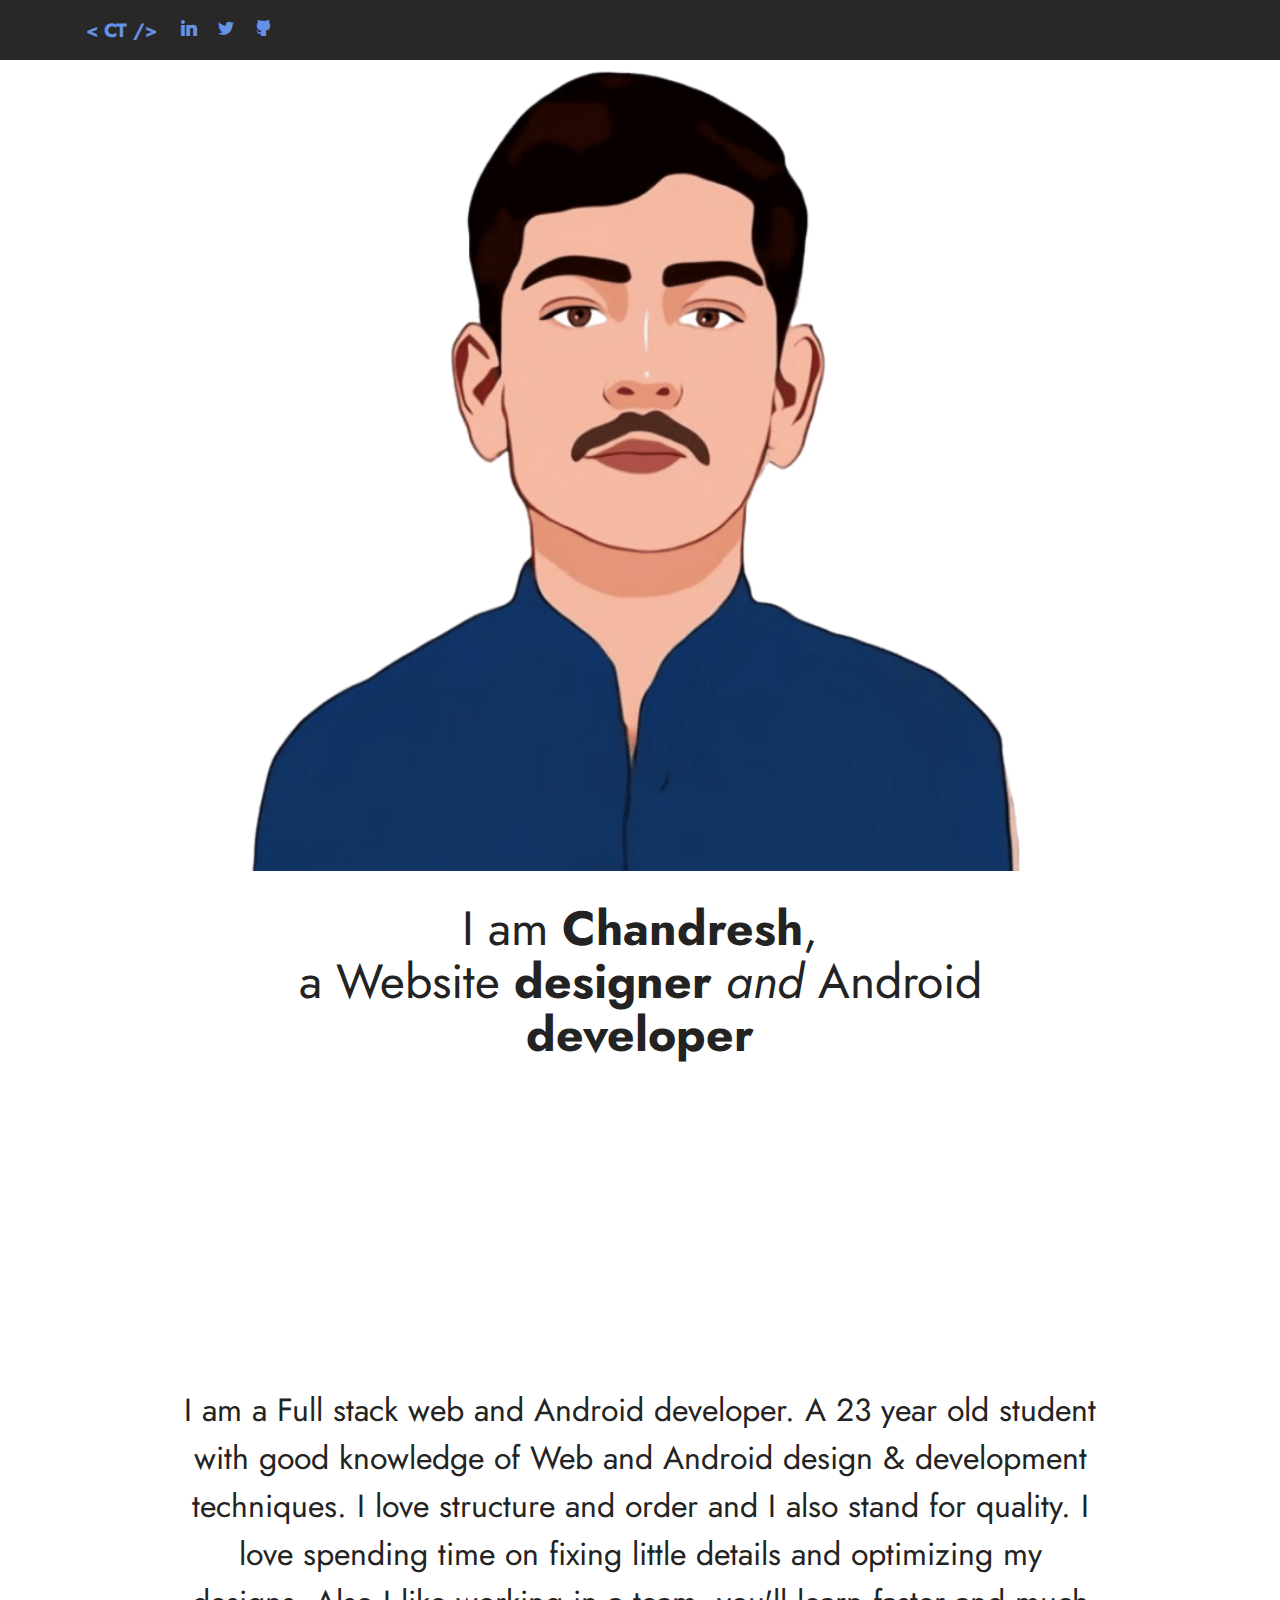
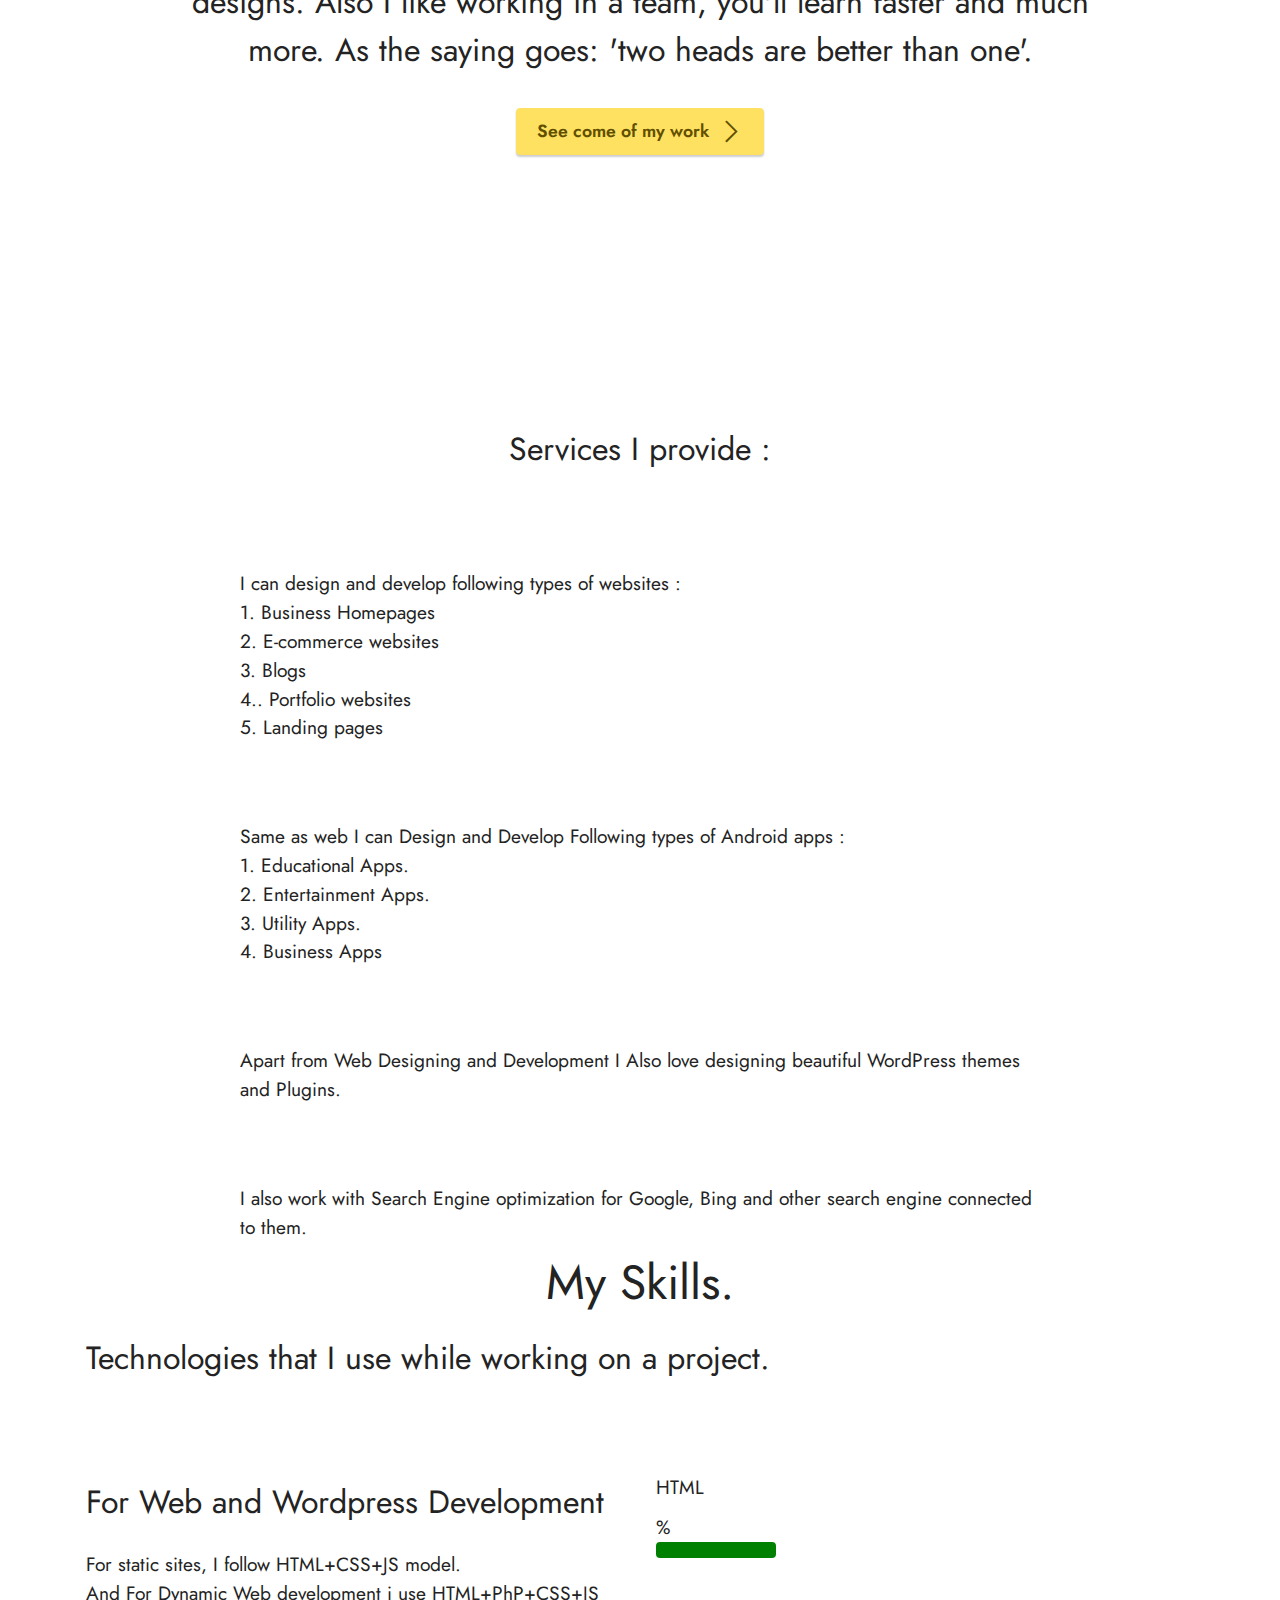
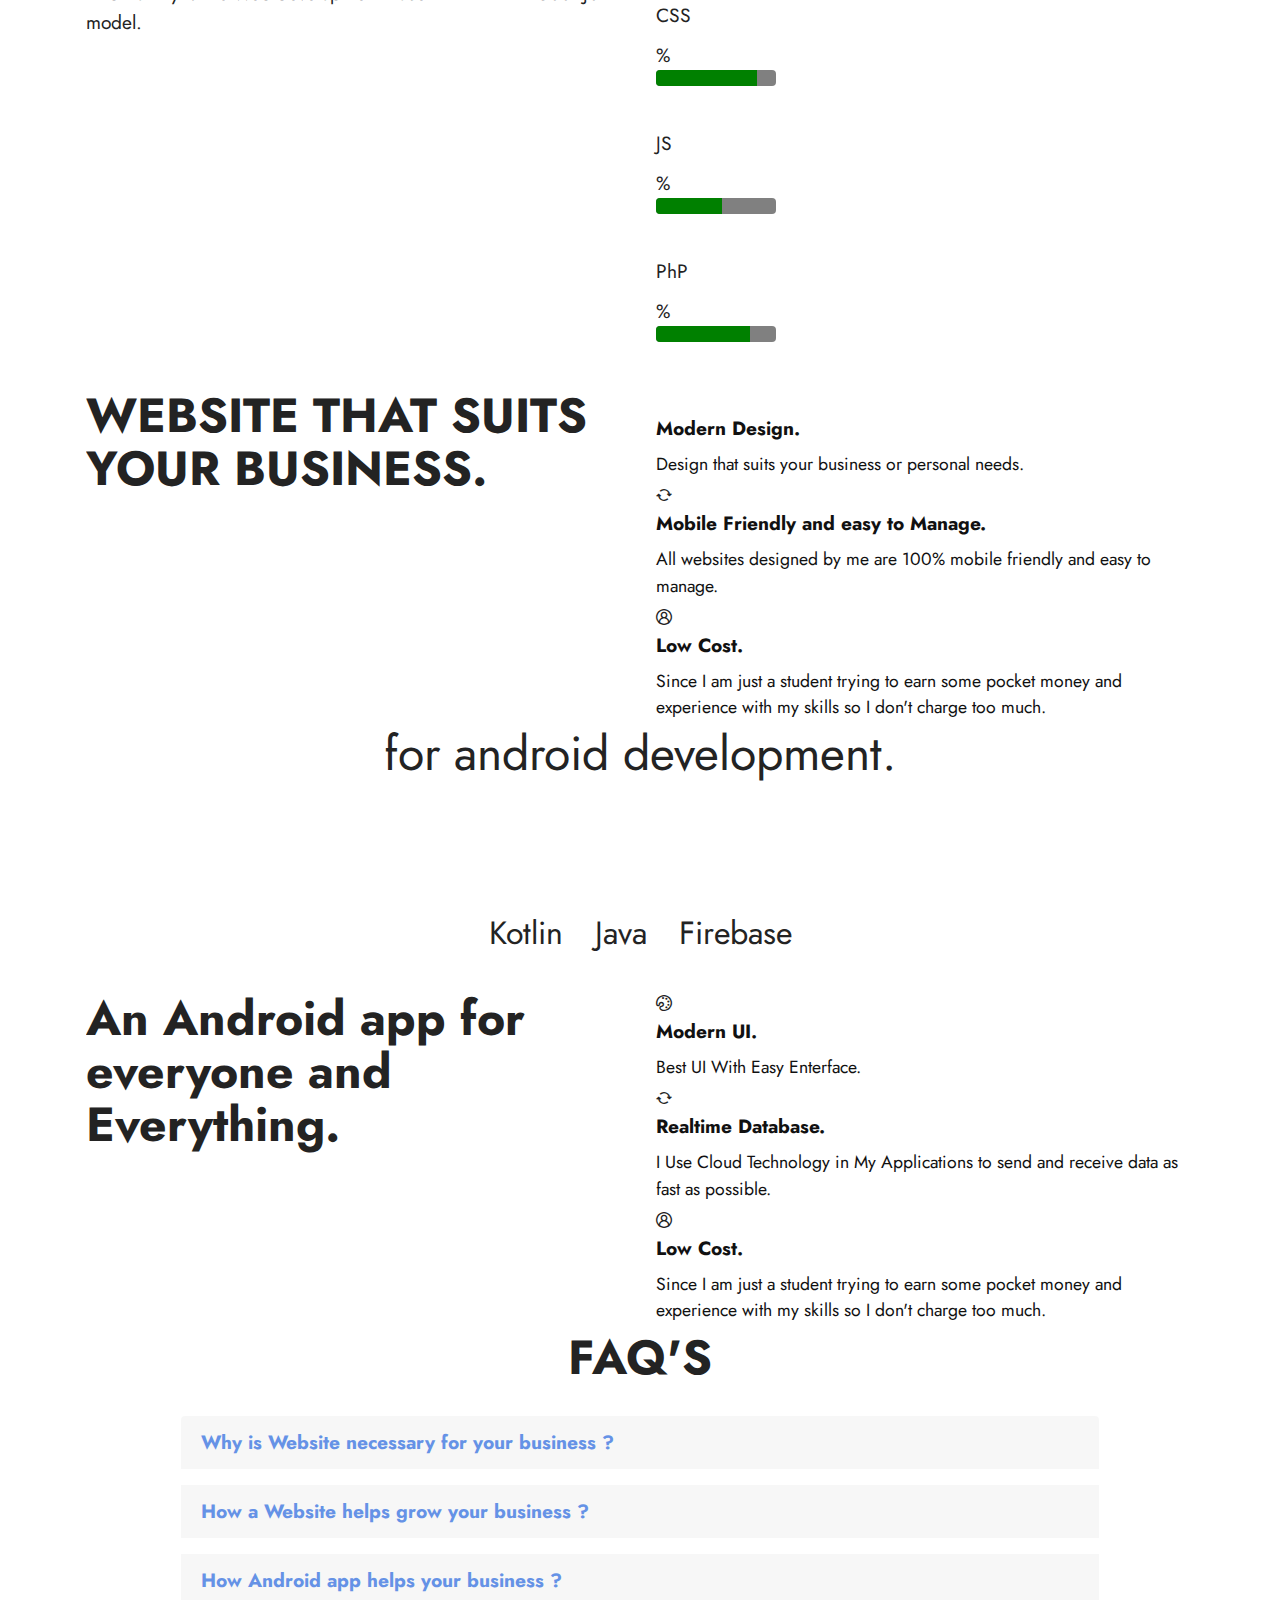
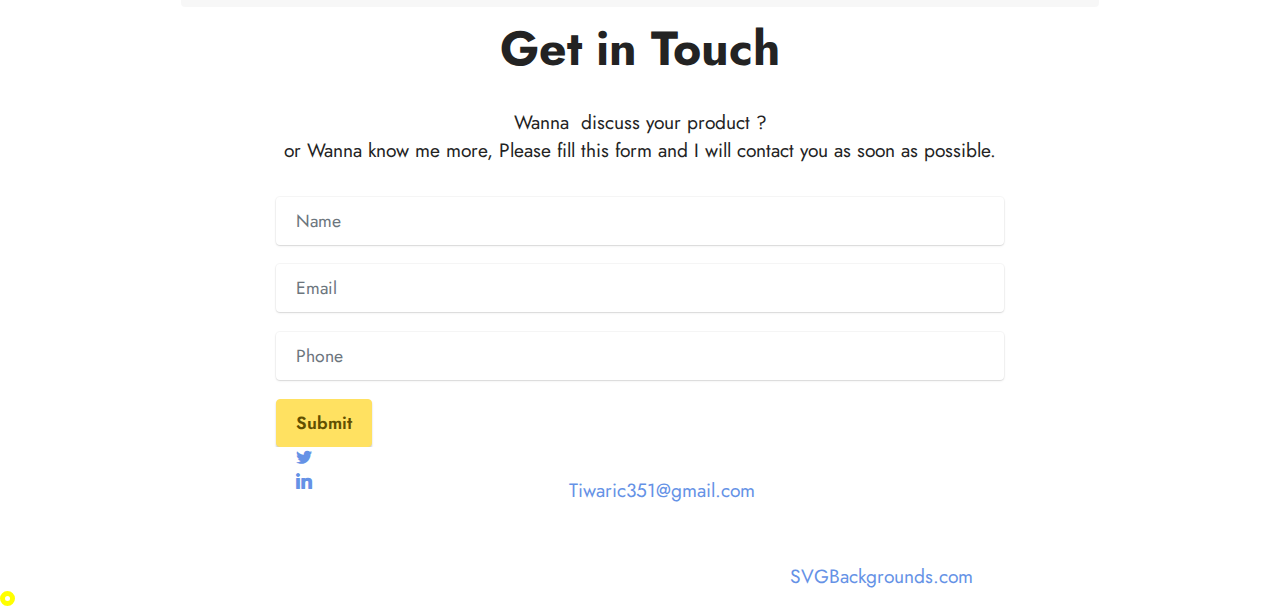
==== index.html @ 20e08c9a "Update index.html" ====
<!DOCTYPE html>
<html lang="en-US">
<head>
  
  <meta charset="UTF-8">
  <meta http-equiv="X-UA-Compatible" content="IE=edge">
  <meta name="robots" content="index, follow">
  
  <meta name="twitter:card" content="summary_large_image"/>
  <meta name="twitter:image:src" content="assets/images/index-meta.jpg">
  <meta property="og:image" content="assets/images/index-meta.jpg">
  <meta name="twitter:title" content="Freelancer full stack web and Android developer | CodewithCT.com">
  <meta name="viewport" content="width=device-width, initial-scale=1, minimum-scale=1">
  <link rel="shortcut icon" href="assets/images/favicon-1.ico" type="image/x-icon">
  <meta name="description" content="a full stack website designer and Android developer. I am a 23 year old student with good knowledge of Web design and Android development techniques.">
  <meta name="keywords" content="HTML, CSS, JavaScript, web developer, web designer, freelancer, android, app, developer">
  <meta name="tags" content="HTML, CSS, JavaScript, web developer, web designer, freelancer, android, app, developer">
  <meta name="author" content="Chandresh Tiwari">
  
  
  <title>Freelancer full stack web and Android developer | CodewithCT.com</title>
  <link rel="stylesheet" href="assets/web/assets/codewithct-icons2/codewithct2.css">
  <link rel="stylesheet" href="assets/web/assets/codewithct-icons/codewithct-icons.css">
  <link rel="stylesheet" href="assets/web/assets/codewithct-icons-bold/codewithct-icons-bold.css">
  <link rel="stylesheet" href="assets/tether/tether.min.css">
  <link rel="stylesheet" href="assets/bootstrap/css/bootstrap.min.css">
  <link rel="stylesheet" href="assets/bootstrap/css/bootstrap-grid.min.css">
  <link rel="stylesheet" href="assets/bootstrap/css/bootstrap-reboot.min.css">
  <link rel="stylesheet" href="assets/dropdown/css/style.css">
  <link rel="stylesheet" href="assets/as-pie-progress/css/progress.min.css">
  <link rel="stylesheet" href="assets/formstyler/jquery.formstyler.css">
  <link rel="stylesheet" href="assets/formstyler/jquery.formstyler.theme.css">
  <link rel="stylesheet" href="assets/datepicker/jquery.datetimepicker.min.css">
  <link rel="stylesheet" href="assets/socicon/css/styles.css">
  <link rel="stylesheet" href="assets/theme/css/style.css">
  <link rel="stylesheet" href="assets/cursor/cursorct.css">
  <link href="assets/fonts/style.css" rel="stylesheet">
  <link rel="preload" href="https://fonts.googleapis.com/css?family=Jost:100,200,300,400,500,600,700,800,900,100i,200i,300i,400i,500i,600i,700i,800i,900i&display=swap" as="style" onload="this.onload=null;this.rel='stylesheet'">
  <noscript><link rel="stylesheet" href="https://fonts.googleapis.com/css?family=Jost:100,200,300,400,500,600,700,800,900,100i,200i,300i,400i,500i,600i,700i,800i,900i&display=swap"></noscript>
  <link rel="preload" as="style" href="assets/codewithct/css/mbr-additional.css"><link rel="stylesheet" href="assets/codewithct/css/mbr-additional.css" type="text/css">

   <!-- Clarity tracking code for http://www.codewithct.com --><script>    (function(c,l,a,r,i,t,y){        c[a]=c[a]||function(){(c[a].q=c[a].q||[]).push(arguments)};        t=l.createElement(r);t.async=1;t.src="https://www.clarity.ms/tag/"+i+"?ref=bwt";        y=l.getElementsByTagName(r)[0];y.parentNode.insertBefore(t,y);    })(window, document, "clarity", "script", "75ow5qo7jx");</script>
  
  
  
  
  
</head>
<body>
  
  <section class="menu menu1 cid-sAToTck0s3" once="menu" id="menu1-11">
    

    <nav class="navbar navbar-dropdown navbar-fixed-top navbar-expand-lg">
        <div class="container">
            <div class="navbar-brand">
                
                <span class="navbar-caption-wrap"><a class="navbar-caption text-primary display-7" href="index.html#top">&lt; CT /&gt;</a></span>
            </div>
            <button class="navbar-toggler" type="button" data-toggle="collapse" data-target="#navbarSupportedContent" aria-controls="navbarNavAltMarkup" aria-expanded="false" aria-label="Toggle navigation">
                <div class="hamburger">
                    <span></span>
                    <span></span>
                    <span></span>
                    <span></span>
                </div>
            </button>
            <div class="collapse navbar-collapse" id="navbarSupportedContent">
             
                <div class="icons-menu">
                    <a class="iconfont-wrapper" href="https://linkedin.com/in/tiwaric351" target="_blank">
                        <span class="p-2 mbr-iconfont socicon-linkedin socicon"></span>
                    </a>
                    <a class="iconfont-wrapper" href="https://twitter.com/tiwaric351" target="_blank">
                        <span class="p-2 mbr-iconfont socicon-twitter socicon"></span>
                    </a>
                    <a class="iconfont-wrapper" href="https://github.com/codewithct" target="_blank">
                        <span class="p-2 mbr-iconfont socicon-github socicon"></span>
                    </a>
                    
                </div>
                
            </div>
        </div>
    </nav>
</section>

<section class="header9 cid-sATgW39Pqu mbr-fullscreen" id="header9-x">

    

    

    <div class="text-center container">
        <div class="row justify-content-center">
            <div class="col-md-12 col-lg-9">
                <div class="image-wrap mb-4">
                    <img src="assets/images/1616324937390-696x696.png" alt="Chandresh Tiwari">
                </div>
                <h4 class="mbr-section-title mbr-fonts-style mb-3 display-2">I am<strong> Chandresh</strong>,<div>a<strong> </strong>Website <strong>designer</strong><em><strong>&nbsp;</strong>and</em>&nbsp;Android<strong> developer</strong></div></h4>
                
                
            </div>
        </div>
    </div>
</section>

<section class="header1 cid-sATpk5YneS mbr-fullscreen" id="header16-12">

    

    

    <div class="container">
        <div class="row justify-content-md-center">
            <div class="col-md-10 align-center">
                
                
                <h1 class="mbr-text pb-3 mbr-fonts-style display-5">I am a Full stack web and Android developer. A 23 year old student with good knowledge of Web and Android design &amp; development techniques. I love structure and order and I also stand for quality. I love spending time on fixing little details and optimizing my designs. Also I like working in a team, you'll learn faster and much more. As the saying goes: 'two heads are better than one'.<br></h1>
                <div class="mbr-section-btn"><a class="btn btn-md btn-warning display-4" href="demos/index.html"><span class="mobi-mbri mobi-mbri-arrow-next mbr-iconfont mbr-iconfont-btn"></span>See come of my work</a></div>
            </div>
        </div>
    </div>

</section>

<section class="content4 cid-sATutIsgRt" id="content4-15">
    
    
    <div class="container-fluid">
        <div class="row justify-content-center">
            <div class="title col-md-12 col-lg-7">
                
                <h4 class="mbr-section-subtitle align-center mbr-fonts-style mb-4 display-5">
                    Services I provide :<br></h4>
                
            </div>
        </div>
    </div>
</section>

<section class="content15 cid-sATuuzBR5l" id="content15-16">

    

    
    <div class="container-fluid">
        <div class="row justify-content-center">
            <div class="card col-md-12 col-lg-8">
                <div class="card-wrapper">
                    <div class="card-box align-left">
                        <h4 class="card-title mbr-fonts-style mbr-white mb-3 display-5">
                            <strong>
</strong><div><span style="font-size: 2rem;">Web Designing and Development.</span><br></div></h4>
                        <p class="mbr-text mbr-fonts-style display-7">I can design and develop following types of websites :
<br>1. Business Homepages
<br>2.  E-commerce websites
<br>3. Blogs
<br>4..  Portfolio websites
<br> 5. Landing pages</p>
                        
                    </div>
                </div>
            </div>
        </div>
    </div>
</section>

<section class="content15 cid-sATuveB1mz" id="content15-17">

    

    
    <div class="container-fluid">
        <div class="row justify-content-center">
            <div class="card col-md-12 col-lg-8">
                <div class="card-wrapper">
                    <div class="card-box align-left">
                        <h4 class="card-title mbr-fonts-style mbr-white mb-3 display-5">
                            <strong>
</strong><div>Android Application development.</div></h4>
                        <p class="mbr-text mbr-fonts-style display-7">Same as web I can Design and Develop Following types of Android apps : 
<br>1. Educational Apps.
<br>2. Entertainment Apps.
<br>3. Utility Apps.
<br>4. Business Apps</p>
                        
                    </div>
                </div>
            </div>
        </div>
    </div>
</section>

<section class="content15 cid-sATz8chSTM" id="content15-1i">

    

    
    <div class="container-fluid">
        <div class="row justify-content-center">
            <div class="card col-md-12 col-lg-8">
                <div class="card-wrapper">
                    <div class="card-box align-left">
                        <h4 class="card-title mbr-fonts-style mbr-white mb-3 display-5">WordPress Development</h4>
                        <p class="mbr-text mbr-fonts-style display-7">Apart from Web Designing and Development I Also love designing beautiful WordPress themes and Plugins.</p>
                        
                    </div>
                </div>
            </div>
        </div>
    </div>
</section>

<section class="content15 cid-sATuvvnBgK" id="content15-18">

    

    
    <div class="container-fluid">
        <div class="row justify-content-center">
            <div class="card col-md-12 col-lg-8">
                <div class="card-wrapper">
                    <div class="card-box align-left">
                        <h4 class="card-title mbr-fonts-style mbr-white mb-3 display-5">On page SEO or Web Management.</h4>
                        <p class="mbr-text mbr-fonts-style display-7">I also work with Search Engine optimization for Google, Bing and other search engine connected to them.</p>
                        
                    </div>
                </div>
            </div>
        </div>
    </div>
</section>

<section class="progress-bars2 cid-sATv9GaW3u" id="progress-bars2-19">
    
     

    

    <div class="container">
        <h2 class="mbr-section-title pb-3 align-center mbr-fonts-style display-2">My Skills.</h2>

        <h3 class="mbr-section-subtitle mbr-fonts-style display-5">Technologies that I use while working on a project.&nbsp;</h3>

        <div class="row pt-5 mt-5">
            <div class="col-md-6 text-elements">
                <h4 class="section-content-title pb-3 align-left mbr-fonts-style display-5">For Web and Wordpress Development</h4>
                <p class="section-content-text align-left mbr-fonts-style display-7">
                    For static sites, I follow HTML+CSS+JS model.<br>And For Dynamic Web development i use HTML+PhP+CSS+JS model.</p>
            </div>
            <div class="progress_elements col-md-6">
                <div class="progress1 pb-5">
                    <div class="title-wrap">
                        <div class="progressbar-title mbr-fonts-style display-7">
                            <p>HTML</p>
                        </div>
                        <div class="progress_value mbr-fonts-style display-7">
                            <div class="progressbar-number">
                            </div>
                            <span>%</span>
                        </div>
                    </div>
                    <progress class="progress progress-primary " max="100" value="100">
                    </progress>
                </div>
                 
                <div class="progress2 pb-5">
                    <div class="title-wrap">
                        <div class="progressbar-title mbr-fonts-style display-7">
                            <p>
                                CSS</p>
                        </div>
                    <div class="progress_value mbr-fonts-style display-7">
                        <div class="progressbar-number">
                        </div>
                        <span>%</span>
                    </div>
                    </div>
                    <progress class="progress progress-primary" max="100" value="84">
                    </progress>
                </div>
                
                <div class="progress3 pb-5">
                    <div class="title-wrap">
                        <div class="progressbar-title mbr-fonts-style display-7">
                            <p>
                                JS</p>
                        </div>
                    <div class="progress_value mbr-fonts-style display-7">
                        <div class="progressbar-number">
                        </div>
                        <span>%</span>
                    </div>
                    </div>
                    <progress class="progress progress-primary" max="100" value="55">
                    </progress>
                </div>
                
                <div class="progress4 pb-5">
                    <div class="title-wrap">
                        <div class="progressbar-title mbr-fonts-style display-7">
                            <p>
                                PhP</p>
                        </div>
                    <div class="progress_value mbr-fonts-style display-7">
                        <div class="progressbar-number">
                        </div>
                        <span>%</span>
                    </div>
                    </div>
                    <progress class="progress progress-primary" max="100" value="78">
                    </progress>
                </div>
            
                
            </div>
        </div>
    </div>
</section>

<section class="features12 cid-sATwjLiS8d" id="features13-1e">

    
    
    <div class="container">
        <div class="row justify-content-center">
            <div class="col-12 col-lg-6">
                <div class="card-wrapper">
                    <div class="card-box align-left">
                        <h4 class="card-title mbr-fonts-style mb-4 display-2">
                            <strong>WEBSITE THAT SUITS YOUR BUSINESS.</strong></h4>
                        
                        
                    </div>
                </div>
            </div>
            <div class="col-12 col-lg-6">
                <div class="item mbr-flex">
                    <div class="icon-box">
                        <span class="mbr-iconfont mobi-mbri-change-style mobi-mbri" style="color: rgb(255, 255, 255); fill: rgb(255, 255, 255);"></span>
                    </div>
                    <div class="text-box">
                        <h4 class="icon-title mbr-black mbr-fonts-style display-7">
                            <strong>Modern Design.</strong></h4>
                        <h5 class="icon-text mbr-black mbr-fonts-style display-4">Design that suits your business or personal needs.<br></h5>
                    </div>
                </div>
                <div class="item mbr-flex">
                    <div class="icon-box">
                        <span class="mbr-iconfont mobi-mbri-update mobi-mbri"></span>
                    </div>
                    <div class="text-box">
                        <h4 class="icon-title mbr-black mbr-fonts-style display-7">
                            <strong>Mobile Friendly and easy to Manage.</strong></h4>
                        <h5 class="icon-text mbr-black mbr-fonts-style display-4">All websites designed by me are 100% mobile friendly and easy to manage.</h5>
                    </div>
                </div>
                <div class="item mbr-flex">
                    <div class="icon-box">
                        <span class="mbr-iconfont mobi-mbri-user-2 mobi-mbri"></span>
                    </div>
                    <div class="text-box">
                        <h4 class="icon-title mbr-black mbr-fonts-style display-7"><strong>Low Cost.</strong></h4>
                        <h5 class="icon-text mbr-black mbr-fonts-style display-4">Since I am just a student trying to earn some pocket money and experience with my skills so I don't charge too much.</h5>
                    </div>
                </div>
            </div>
        </div>
    </div>
</section>

<section class="progress-bars3 cid-sATv9X6Xob" id="progress-bars3-1a">
 
     

    
    
    <div class="container">
        <h2 class="mbr-section-title pb-3 align-center mbr-fonts-style display-2">
            for android development.</h2>

        
    
        <div class="media-container-row pt-5 mt-2">
            <div class="card p-3 align-center">
                <div class="wrap">
                    <div class="pie_progress progress1" role="progressbar" data-goal="88">
                        <p class="pie_progress__number mbr-fonts-style display-5"></p>
                    </div>
                </div> 
                <div class="mbr-crt-title pt-3">
                    <h4 class="card-title py-2 mbr-fonts-style display-5">
                        Kotlin</h4>
                </div>                 
            </div>

            <div class="card p-3 align-center">
                <div class="wrap">
                    <div class="pie_progress progress2" role="progressbar" data-goal="77">
                        <p class="pie_progress__number mbr-fonts-style display-5"></p>
                    </div>
                </div> 
                <div class="mbr-crt-title pt-3">
                    <h4 class="card-title py-2 mbr-fonts-style display-5">
                        Java</h4>
                </div>                 
            </div>

            <div class="card p-3 align-center">
                <div class="wrap">
                    <div class="pie_progress progress3" role="progressbar" data-goal="100">
                        <p class="pie_progress__number mbr-fonts-style display-5"></p>
                    </div>
                </div> 
                <div class="mbr-crt-title pt-3">
                    <h4 class="card-title py-2 mbr-fonts-style display-5">
                        Firebase</h4>
                </div>                 
            </div>

            

            

            
        </div>
</div></section>

<section class="features12 cid-sATwkWQdXM" id="features13-1f">

    
    
    <div class="container">
        <div class="row justify-content-center">
            <div class="col-12 col-lg-6">
                <div class="card-wrapper">
                    <div class="card-box align-left">
                        <h4 class="card-title mbr-fonts-style mb-4 display-2">
                            <strong>An Android app for everyone and Everything.</strong><br><strong><br></strong></h4>
                        
                    </div>
                </div>
            </div>
            <div class="col-12 col-lg-6">
                <div class="item mbr-flex">
                    <div class="icon-box">
                        <span class="mbr-iconfont mobi-mbri-change-style mobi-mbri"></span>
                    </div>
                    <div class="text-box">
                        <h4 class="icon-title mbr-black mbr-fonts-style display-7">
                            <strong>Modern UI.</strong></h4>
                        <h5 class="icon-text mbr-black mbr-fonts-style display-4">Best UI With Easy Enterface.<br></h5>
                    </div>
                </div>
                <div class="item mbr-flex">
                    <div class="icon-box">
                        <span class="mbr-iconfont mobi-mbri-update mobi-mbri"></span>
                    </div>
                    <div class="text-box">
                        <h4 class="icon-title mbr-black mbr-fonts-style display-7"><strong>Realtime Database.</strong></h4>
                        <h5 class="icon-text mbr-black mbr-fonts-style display-4">I Use Cloud Technology in My Applications to send and receive data as fast as possible.</h5>
                    </div>
                </div>
                <div class="item mbr-flex">
                    <div class="icon-box">
                        <span class="mbr-iconfont mobi-mbri-user-2 mobi-mbri"></span>
                    </div>
                    <div class="text-box">
                        <h4 class="icon-title mbr-black mbr-fonts-style display-7"><strong>Low Cost.</strong></h4>
                        <h5 class="icon-text mbr-black mbr-fonts-style display-4">Since I am just a student trying to earn some pocket money and experience with my skills so I don't charge too much.</h5>
                    </div>
                </div>
            </div>
        </div>
    </div>
</section>

<section class="content16 cid-sATvBIXCqu" id="content16-1d">

    

    
    <div class="container">
        <div class="row justify-content-center">
            <div class="col-12 col-md-10">
                <div class="mbr-section-head align-center mb-4">
                    <h3 class="mbr-section-title mb-0 mbr-fonts-style display-2"><strong>FAQ'S</strong></h3>
                    
                </div>
                <div id="bootstrap-accordion_12" class="panel-group accordionStyles accordion" role="tablist" aria-multiselectable="true">
                    <div class="card mb-3">
                        <div class="card-header" role="tab" id="headingOne">
                            <a role="button" class="panel-title collapsed" data-toggle="collapse" data-core="" href="#collapse1_12" aria-expanded="false" aria-controls="collapse1">
                                <h6 class="panel-title-edit mbr-fonts-style mb-0 display-7"><strong>Why is Website </strong><span style="font-size: 19.2px;"><strong>necessary</strong></span><strong>&nbsp;for your business ?</strong></h6>
                                <span class="sign mbr-iconfont mbri-arrow-down"></span>
                            </a>
                        </div>
                        <div id="collapse1_12" class="panel-collapse noScroll collapse" role="tabpanel" aria-labelledby="headingOne" data-parent="#bootstrap-accordion_12">
                            <div class="panel-body">
                                <p class="mbr-fonts-style panel-text display-4">If your business has gotten this far without a website, you might be wondering: do I need a website for my business? What’s the point if my business is already successful without one?
<br>
<br>The short answer is that there has never been a better or more important time to invest in a website for your business. A website offers a wide variety of benefits for small businesses, and most of these benefits increase in value exponentially year over year, just like the Internet itself.<br>
<br>Not convinced? I’ve collected eight of the biggest benefits your small business can receive from even a simple website.<br><br>1. A website makes you look professional.<br>2. Your website can attract new customers through Google.<br>3. You can clearly showcase your products and services.<br>4. You can display your best reviews and testimonials prominently on your website.<br>5. A website can encourage customers to contact you.<br>6. You can integrate your website with Google Maps so people can find you more easily.<br>7. Your website establishes your place in the industry.<br>8. A website ensures your success over the long term<br>Reed full article <a href="https://themeisle.com/blog/do-i-need-a-website-for-my-business/" class="text-primary" target="_blank">here</a><br><br></p>
                            </div>
                        </div>
                    </div>
                    <div class="card mb-3">
                        <div class="card-header" role="tab" id="headingOne">
                            <a role="button" class="panel-title collapsed" data-toggle="collapse" data-core="" href="#collapse2_12" aria-expanded="false" aria-controls="collapse2">
                                <h6 class="panel-title-edit mbr-fonts-style mb-0 display-7"><strong>How a Website helps grow your business ?</strong></h6>
                                <span class="sign mbr-iconfont mbri-arrow-down"></span>
                            </a>
                        </div>
                        <div id="collapse2_12" class="panel-collapse noScroll collapse" role="tabpanel" aria-labelledby="headingOne" data-parent="#bootstrap-accordion_12">
                            <div class="panel-body">
                                <p class="mbr-fonts-style panel-text display-4">
                                    Having a website has become mandatory for any business regardless of the scale and the industry. As a matter of fact, a website can help any business to grow in many ways and the purpose of this answer is to stress those ways.<br><br>1. Your website helps build your online reputation<br>2. It is a highly effective way to promote what you sell<br>3. It is an affordable way of advertising<br>4. It provides proof that you are not an outdated business<br>5. It allows customers to interact with your business<br>6. To empower social media presence<br>7. It displays your credibility<br><br>so with these 7 points I can say that a website can help your business grow more faster and easier.<br><br></p>
                            </div>
                        </div>
                    </div>
                    <div class="card mb-3">
                        <div class="card-header" role="tab" id="headingOne">
                            <a role="button" class="panel-title collapsed" data-toggle="collapse" data-core="" href="#collapse3_12" aria-expanded="false" aria-controls="collapse3">
                                <h6 class="panel-title-edit mbr-fonts-style mb-0 display-7"><strong>How Android app helps your business ?</strong></h6>
                                <span class="sign mbr-iconfont mbri-arrow-down"></span>
                            </a>
                        </div>
                        <div id="collapse3_12" class="panel-collapse noScroll collapse" role="tabpanel" aria-labelledby="headingOne" data-parent="#bootstrap-accordion_12">
                            <div class="panel-body">
                                <p class="mbr-fonts-style panel-text display-4">Mobile apps offer a variety of advantages for businesses trying to grow their customer base and increase engagement. These four benefits of mobile apps demonstrate the importance of developing an app for your company.<br><br>1. Mobile apps are created for some specific purposes where you can easily build an instantaneous and direct relationship with your customers and gain their loyalty. <br>2.&nbsp;If customers are satisfied using your app they will also suggest it to others. This will give you the mileage to remain a step ahead of your close competitors and&nbsp; hence it Enhances Your Accessibility.<br>3.&nbsp;Your mobile app can provide an added channel for customer service. With an increased connection to customers, your company feels more real to users.<br>4.&nbsp;Whenever someone downloads your app to ask a question or make a purchase, you now have an additional channel to gather information about that user and you can use this information to manage your business according customers needs.<br>5. With mobile app you can get valuable feedback from your customers.<br>Reed full article <a href="https://clutch.co/app-developers/resources/how-mobile-apps-help-optimize-business-prospects" class="text-primary" target="_blank">here&nbsp;</a><br><br></p>
                            </div>
                        </div>
                    </div>
                    
                    
                    
                </div>
            </div>
        </div>
    </div>
</section>

<section class="form7 cid-sATvaRyzJb" id="form7-1b">
    
    
    <div class="container">
        <div class="mbr-section-head">
            <h3 class="mbr-section-title mbr-fonts-style align-center mb-0 display-2">
                <strong>Get in Touch</strong>
            </h3>
            
        </div>
        <div class="row justify-content-center mt-4">
            <div class="col-lg-8 mx-auto mbr-form" data-form-type="formoid">
                <form action="https://codewithct.com/" method="POST" class="mbr-form form-with-styler mx-auto" data-form-title="Form Name"><input type="hidden" name="email" data-form-email="true" value="PrZEnB2grEx10s6qNZeTyiobTme0t2Vbntsv7GvGoSk2XTfi5S7SyYI+jztJ53yeCoZ6zp+IN7dLuWKykuxmUyd5MmTPMKHdU/YncJg+1YmGG/1DxYTzYAULhIOXFmWU">
                    <p class="mbr-text mbr-fonts-style align-center mb-4 display-7">
                        Wanna&nbsp; discuss your product ?<br>or Wanna know me more, Please fill this form and I will contact you as soon as possible.</p>
                    <div class="row">
                        <div hidden="hidden" data-form-alert="" class="alert alert-success col-12">Thanks for filling
                            out the form!</div>
                        <div hidden="hidden" data-form-alert-danger="" class="alert alert-danger col-12">Oops...! some
                            problem!</div>
                    </div>
                    <div class="dragArea row">
                        <div class="col-lg-12 col-md-12 col-sm-12 form-group" data-for="name">
                            <input type="text" name="name" placeholder="Name" data-form-field="name" class="form-control" value="" id="name-form7-1b">
                        </div>
                        <div class="col-lg-12 col-md-12 col-sm-12 form-group" data-for="email">
                            <input type="email" name="email" placeholder="Email" data-form-field="email" class="form-control" value="" id="email-form7-1b">
                        </div>
                        <div data-for="phone" class="col-lg-12 col-md-12 col-sm-12 form-group">
                            <input type="tel" name="phone" placeholder="Phone" data-form-field="phone" class="form-control" value="" id="phone-form7-1b">
                        </div>
                        <div class="col-auto mbr-section-btn align-center"><button type="submit" class="btn btn-warning display-4">Submit</button></div>
                    </div>
                </form>
            </div>
        </div>
    </div>
</section>

<section class="footer3 cid-sATvb7IqUY" once="footers" id="footer3-sAkHXYrPJc-sAkHXYrPJc-sAkHXYrPJc-sAkHXYrPJc-sAkHXYrPJc-sAkHXYrPJc-sAkHXYrPJc-sAkHXYrPJc-sAkHXYrPJc-1c">

    

    

    <div class="container">
        <div class="media-container-row align-center mbr-white">
            
            <div class="row social-row">
                <div class="social-list align-right pb-2">
                    
                    
                    
                    
                    
                    
                <div class="soc-item">
                        <a href="https://twitter.com/tiwaric351" target="_blank">
                            <span class="mbr-iconfont mbr-iconfont-social socicon-twitter socicon"></span>
                        </a>
                    </div><div class="soc-item">
                        <a href="https://linkedin.com/in/tiwaric351" target="_blank">
                            <span class="mbr-iconfont mbr-iconfont-social socicon-linkedin socicon"></span>
                        </a>
                    </div><div class="soc-item">
                        <a href="https://github.com/codewithct" target="_blank">
                            <span class="mbr-iconfont mbr-iconfont-social mbrib-github"></span>
                        </a>
                    </div></div>
            </div>
            <div class="row row-copirayt">
                <p class="mbr-text mb-0 mbr-fonts-style mbr-white align-center display-7">CodeWithCT.com<br>Email - <a href="mailto:tiwaric351@gmail.com" class="text-primary">Tiwaric351@gmail.com</a><a href="mailto:tiwaric351@gmail.com" class="text-primary"><br></a><br><br>I customized the wicked cool background on my homepage at <a href="https://svgbackgrounds.com" class="text-primary" target="_blank">SVGBackgrounds.com</a>.&nbsp;<a href="mailto:tiwaric351@gmail.com" class="text-primary"><br></a></p>
            </div>
        </div>
    </div></section>
    <div class="cursor"></div>
    <a href="https://mobirise.site"></a>
    <script src="assets/web/assets/jquery/jquery.min.js"></script>  
    <script src="assets/popper/popper.min.js"></script>  
    <script src="assets/tether/tether.min.js"></script>  
    <script src="assets/bootstrap/js/bootstrap.min.js"></script>  
    <script src="assets/smoothscroll/smooth-scroll.js"></script>  
    <script src="assets/dropdown/js/nav-dropdown.js"></script>  
    <script src="assets/dropdown/js/navbar-dropdown.js"></script>  
    <script src="assets/touchswipe/jquery.touch-swipe.min.js"></script>  
    <script src="assets/as-pie-progress/jquery-as-pie-progress.min.js"></script>  
    <script src="assets/mbr-switch-arrow/mbr-switch-arrow.js"></script>  
    <script src="assets/formstyler/jquery.formstyler.js"></script>  
    <script src="assets/formstyler/jquery.formstyler.min.js"></script>  
    <script src="assets/datepicker/jquery.datetimepicker.full.js"></script>  
    <script src="assets/theme/js/script.js"></script>  
    <script src="assets/formoid/formoid.min.js"></script>  
    <script src="assets/cursor/cursorct.js"></script>
  
  
 <div id="scrollToTop" class="scrollToTop mbr-arrow-up"><a style="text-align: center;"><i class="mbr-arrow-up-icon mbr-arrow-up-icon-cm cm-icon cm-icon-smallarrow-up"></i></a></div>
  </body>
</html>
---- assets/web/assets/codewithct-icons2/codewithct2.css ----
@font-face {
  font-family: 'Moririse2';
  font-display: swap;
  src:  url('mobirise2.eot?f2bix4');
  src:  url('mobirise2.eot?f2bix4#iefix') format('embedded-opentype'),
    url('mobirise2.ttf?f2bix4') format('truetype'),
    url('mobirise2.woff?f2bix4') format('woff'),
    url('mobirise2.svg?f2bix4#mobirise2') format('svg');
  font-weight: normal;
  font-style: normal;
}

[class^="mobi-"], [class*=" mobi-"] {
  /* use !important to prevent issues with browser extensions that change fonts */
  font-family: 'Moririse2' !important;
  speak: none;
  font-style: normal;
  font-weight: normal;
  font-variant: normal;
  text-transform: none;
  line-height: 1;

  /* Better Font Rendering =========== */
  -webkit-font-smoothing: antialiased;
  -moz-osx-font-smoothing: grayscale;
}

.mobi-mbri-add-submenu:before {
  content: "\e900";
}
.mobi-mbri-alert:before {
  content: "\e901";
}
.mobi-mbri-align-center:before {
  content: "\e902";
}
.mobi-mbri-align-justify:before {
  content: "\e903";
}
.mobi-mbri-align-left:before {
  content: "\e904";
}
.mobi-mbri-align-right:before {
  content: "\e905";
}
.mobi-mbri-android:before {
  content: "\e906";
}
.mobi-mbri-apple:before {
  content: "\e907";
}
.mobi-mbri-arrow-down:before {
  content: "\e908";
}
.mobi-mbri-arrow-next:before {
  content: "\e909";
}
.mobi-mbri-arrow-prev:before {
  content: "\e90a";
}
.mobi-mbri-arrow-up:before {
  content: "\e90b";
}
.mobi-mbri-bold:before {
  content: "\e90c";
}
.mobi-mbri-bookmark:before {
  content: "\e90d";
}
.mobi-mbri-bootstrap:before {
  content: "\e90e";
}
.mobi-mbri-briefcase:before {
  content: "\e90f";
}
.mobi-mbri-browse:before {
  content: "\e910";
}
.mobi-mbri-bulleted-list:before {
  content: "\e911";
}
.mobi-mbri-calendar:before {
  content: "\e912";
}
.mobi-mbri-camera:before {
  content: "\e913";
}
.mobi-mbri-cart-add:before {
  content: "\e914";
}
.mobi-mbri-cart-full:before {
  content: "\e915";
}
.mobi-mbri-cash:before {
  content: "\e916";
}
.mobi-mbri-change-style:before {
  content: "\e917";
}
.mobi-mbri-chat:before {
  content: "\e918";
}
.mobi-mbri-clock:before {
  content: "\e919";
}
.mobi-mbri-close:before {
  content: "\e91a";
}
.mobi-mbri-cloud:before {
  content: "\e91b";
}
.mobi-mbri-code:before {
  content: "\e91c";
}
.mobi-mbri-contact-form:before {
  content: "\e91d";
}
.mobi-mbri-credit-card:before {
  content: "\e91e";
}
.mobi-mbri-cursor-click:before {
  content: "\e91f";
}
.mobi-mbri-cust-feedback:before {
  content: "\e920";
}
.mobi-mbri-database:before {
  content: "\e921";
}
.mobi-mbri-delivery:before {
  content: "\e922";
}
.mobi-mbri-desktop:before {
  content: "\e923";
}
.mobi-mbri-devices:before {
  content: "\e924";
}
.mobi-mbri-down:before {
  content: "\e925";
}
.mobi-mbri-download-2:before {
  content: "\e926";
}
.mobi-mbri-download:before {
  content: "\e927";
}
.mobi-mbri-drag-n-drop-2:before {
  content: "\e928";
}
.mobi-mbri-drag-n-drop:before {
  content: "\e929";
}
.mobi-mbri-edit-2:before {
  content: "\e92a";
}
.mobi-mbri-edit:before {
  content: "\e92b";
}
.mobi-mbri-error:before {
  content: "\e92c";
}
.mobi-mbri-extension:before {
  content: "\e92d";
}
.mobi-mbri-features:before {
  content: "\e92e";
}
.mobi-mbri-file:before {
  content: "\e92f";
}
.mobi-mbri-flag:before {
  content: "\e930";
}
.mobi-mbri-folder:before {
  content: "\e931";
}
.mobi-mbri-gift:before {
  content: "\e932";
}
.mobi-mbri-github:before {
  content: "\e933";
}
.mobi-mbri-globe-2:before {
  content: "\e934";
}
.mobi-mbri-globe:before {
  content: "\e935";
}
.mobi-mbri-growing-chart:before {
  content: "\e936";
}
.mobi-mbri-hearth:before {
  content: "\e937";
}
.mobi-mbri-help:before {
  content: "\e938";
}
.mobi-mbri-home:before {
  content: "\e939";
}
.mobi-mbri-hot-cup:before {
  content: "\e93a";
}
.mobi-mbri-idea:before {
  content: "\e93b";
}
.mobi-mbri-image-gallery:before {
  content: "\e93c";
}
.mobi-mbri-image-slider:before {
  content: "\e93d";
}
.mobi-mbri-info:before {
  content: "\e93e";
}
.mobi-mbri-italic:before {
  content: "\e93f";
}
.mobi-mbri-key:before {
  content: "\e940";
}
.mobi-mbri-laptop:before {
  content: "\e941";
}
.mobi-mbri-layers:before {
  content: "\e942";
}
.mobi-mbri-left-right:before {
  content: "\e943";
}
.mobi-mbri-left:before {
  content: "\e944";
}
.mobi-mbri-letter:before {
  content: "\e945";
}
.mobi-mbri-like:before {
  content: "\e946";
}
.mobi-mbri-link:before {
  content: "\e947";
}
.mobi-mbri-lock:before {
  content: "\e948";
}
.mobi-mbri-login:before {
  content: "\e949";
}
.mobi-mbri-logout:before {
  content: "\e94a";
}
.mobi-mbri-magic-stick:before {
  content: "\e94b";
}
.mobi-mbri-map-pin:before {
  content: "\e94c";
}
.mobi-mbri-menu:before {
  content: "\e94d";
}
.mobi-mbri-mobile-2:before {
  content: "\e94e";
}
.mobi-mbri-mobile-horizontal:before {
  content: "\e94f";
}
.mobi-mbri-mobile:before {
  content: "\e950";
}
.mobi-mbri-mobirise:before {
  content: "\e951";
}
.mobi-mbri-more-horizontal:before {
  content: "\e952";
}
.mobi-mbri-more-vertical:before {
  content: "\e953";
}
.mobi-mbri-music:before {
  content: "\e954";
}
.mobi-mbri-new-file:before {
  content: "\e955";
}
.mobi-mbri-numbered-list:before {
  content: "\e956";
}
.mobi-mbri-opened-folder:before {
  content: "\e957";
}
.mobi-mbri-pages:before {
  content: "\e958";
}
.mobi-mbri-paper-plane:before {
  content: "\e959";
}
.mobi-mbri-paperclip:before {
  content: "\e95a";
}
.mobi-mbri-phone:before {
  content: "\e95b";
}
.mobi-mbri-photo:before {
  content: "\e95c";
}
.mobi-mbri-photos:before {
  content: "\e95d";
}
.mobi-mbri-pin:before {
  content: "\e95e";
}
.mobi-mbri-play:before {
  content: "\e95f";
}
.mobi-mbri-plus:before {
  content: "\e960";
}
.mobi-mbri-preview:before {
  content: "\e961";
}
.mobi-mbri-print:before {
  content: "\e962";
}
.mobi-mbri-protect:before {
  content: "\e963";
}
.mobi-mbri-question:before {
  content: "\e964";
}
.mobi-mbri-quote-left:before {
  content: "\e965";
}
.mobi-mbri-quote-right:before {
  content: "\e966";
}
.mobi-mbri-redo:before {
  content: "\e967";
}
.mobi-mbri-refresh:before {
  content: "\e968";
}
.mobi-mbri-responsive-2:before {
  content: "\e969";
}
.mobi-mbri-responsive:before {
  content: "\e96a";
}
.mobi-mbri-right:before {
  content: "\e96b";
}
.mobi-mbri-rocket:before {
  content: "\e96c";
}
.mobi-mbri-sad-face:before {
  content: "\e96d";
}
.mobi-mbri-sale:before {
  content: "\e96e";
}
.mobi-mbri-save:before {
  content: "\e96f";
}
.mobi-mbri-search:before {
  content: "\e970";
}
.mobi-mbri-setting-2:before {
  content: "\e971";
}
.mobi-mbri-setting-3:before {
  content: "\e972";
}
.mobi-mbri-setting:before {
  content: "\e973";
}
.mobi-mbri-share:before {
  content: "\e974";
}
.mobi-mbri-shopping-bag:before {
  content: "\e975";
}
.mobi-mbri-shopping-basket:before {
  content: "\e976";
}
.mobi-mbri-shopping-cart:before {
  content: "\e977";
}
.mobi-mbri-sites:before {
  content: "\e978";
}
.mobi-mbri-smile-face:before {
  content: "\e979";
}
.mobi-mbri-speed:before {
  content: "\e97a";
}
.mobi-mbri-star:before {
  content: "\e97b";
}
.mobi-mbri-success:before {
  content: "\e97c";
}
.mobi-mbri-sun:before {
  content: "\e97d";
}
.mobi-mbri-sun2:before {
  content: "\e97e";
}
.mobi-mbri-tablet-vertical:before {
  content: "\e97f";
}
.mobi-mbri-tablet:before {
  content: "\e980";
}
.mobi-mbri-target:before {
  content: "\e981";
}
.mobi-mbri-timer:before {
  content: "\e982";
}
.mobi-mbri-to-ftp:before {
  content: "\e983";
}
.mobi-mbri-to-local-drive:before {
  content: "\e984";
}
.mobi-mbri-touch-swipe:before {
  content: "\e985";
}
.mobi-mbri-touch:before {
  content: "\e986";
}
.mobi-mbri-trash:before {
  content: "\e987";
}
.mobi-mbri-underline:before {
  content: "\e988";
}
.mobi-mbri-undo:before {
  content: "\e989";
}
.mobi-mbri-unlink:before {
  content: "\e98a";
}
.mobi-mbri-unlock:before {
  content: "\e98b";
}
.mobi-mbri-up-down:before {
  content: "\e98c";
}
.mobi-mbri-up:before {
  content: "\e98d";
}
.mobi-mbri-update:before {
  content: "\e98e";
}
.mobi-mbri-upload-2:before {
  content: "\e98f";
}
.mobi-mbri-upload:before {
  content: "\e990";
}
.mobi-mbri-user-2:before {
  content: "\e991";
}
.mobi-mbri-user:before {
  content: "\e992";
}
.mobi-mbri-users:before {
  content: "\e993";
}
.mobi-mbri-video-play:before {
  content: "\e994";
}
.mobi-mbri-video:before {
  content: "\e995";
}
.mobi-mbri-watch:before {
  content: "\e996";
}
.mobi-mbri-website-theme-2:before {
  content: "\e997";
}
.mobi-mbri-website-theme:before {
  content: "\e998";
}
.mobi-mbri-wifi:before {
  content: "\e999";
}
.mobi-mbri-windows:before {
  content: "\e99a";
}
.mobi-mbri-zoom-in:before {
  content: "\e99b";
}
.mobi-mbri-zoom-out:before {
  content: "\e99c";
}
---- assets/dropdown/css/style.css ----
.navbar-dropdown {
  left: 0;
  padding: 0;
  position: absolute;
  right: 0;
  top: 0;
  transition: all 0.45s ease;
  z-index: 1030;
  background: #282828; }
  .navbar-dropdown .navbar-logo {
    margin-right: 0.8rem;
    transition: margin 0.3s ease-in-out;
    vertical-align: middle; }
    .navbar-dropdown .navbar-logo img {
      height: 3.125rem;
      transition: all 0.3s ease-in-out; }
    .navbar-dropdown .navbar-logo.mbr-iconfont {
      font-size: 3.125rem;
      line-height: 3.125rem; }
  .navbar-dropdown .navbar-caption {
    font-weight: 700;
    white-space: normal;
    vertical-align: -4px;
    line-height: 3.125rem !important; }
    .navbar-dropdown .navbar-caption, .navbar-dropdown .navbar-caption:hover {
      color: inherit;
      text-decoration: none; }
  .navbar-dropdown .mbr-iconfont + .navbar-caption {
    vertical-align: -1px; }
  .navbar-dropdown.navbar-fixed-top {
    position: fixed; }
  .navbar-dropdown .navbar-brand span {
    vertical-align: -4px; }
  .navbar-dropdown.bg-color.transparent {
    background: none; }
  .navbar-dropdown.navbar-short .navbar-brand {
    padding: 0.625rem 0; }
    .navbar-dropdown.navbar-short .navbar-brand span {
      vertical-align: -1px; }
  .navbar-dropdown.navbar-short .navbar-caption {
    line-height: 2.375rem !important;
    vertical-align: -2px; }
  .navbar-dropdown.navbar-short .navbar-logo {
    margin-right: 0.5rem; }
    .navbar-dropdown.navbar-short .navbar-logo img {
      height: 2.375rem; }
    .navbar-dropdown.navbar-short .navbar-logo.mbr-iconfont {
      font-size: 2.375rem;
      line-height: 2.375rem; }
  .navbar-dropdown.navbar-short .mbr-table-cell {
    height: 3.625rem; }
  .navbar-dropdown .navbar-close {
    left: 0.6875rem;
    position: fixed;
    top: 0.75rem;
    z-index: 1000; }
  .navbar-dropdown .hamburger-icon {
    content: "";
    display: inline-block;
    vertical-align: middle;
    width: 16px;
    -webkit-box-shadow: 0 -6px 0 1px #282828,0 0 0 1px #282828,0 6px 0 1px #282828;
    -moz-box-shadow: 0 -6px 0 1px #282828,0 0 0 1px #282828,0 6px 0 1px #282828;
    box-shadow: 0 -6px 0 1px #282828,0 0 0 1px #282828,0 6px 0 1px #282828; }

.dropdown-menu .dropdown-toggle[data-toggle="dropdown-submenu"]::after {
  border-bottom: 0.35em solid transparent;
  border-left: 0.35em solid;
  border-right: 0;
  border-top: 0.35em solid transparent;
  margin-left: 0.3rem; }

.dropdown-menu .dropdown-item:focus {
  outline: 0; }

.nav-dropdown {
  font-size: 0.75rem;
  font-weight: 500;
  height: auto !important; }
  .nav-dropdown .nav-btn {
    padding-left: 1rem; }
  .nav-dropdown .link {
    margin: .667em 1.667em;
    font-weight: 500;
    padding: 0;
    transition: color .2s ease-in-out; }
    .nav-dropdown .link.dropdown-toggle {
      margin-right: 2.583em; }
      .nav-dropdown .link.dropdown-toggle::after {
        margin-left: .25rem;
        border-top: 0.35em solid;
        border-right: 0.35em solid transparent;
        border-left: 0.35em solid transparent;
        border-bottom: 0; }
      .nav-dropdown .link.dropdown-toggle[aria-expanded="true"] {
        margin: 0;
        padding: 0.667em 3.263em  0.667em 1.667em; }
  .nav-dropdown .link::after,
  .nav-dropdown .dropdown-item::after {
    color: inherit; }
  .nav-dropdown .btn {
    font-size: 0.75rem;
    font-weight: 700;
    letter-spacing: 0;
    margin-bottom: 0;
    padding-left: 1.25rem;
    padding-right: 1.25rem; }
  .nav-dropdown .dropdown-menu {
    border-radius: 0;
    border: 0;
    left: 0;
    margin: 0;
    padding-bottom: 1.25rem;
    padding-top: 1.25rem;
    position: relative; }
  .nav-dropdown .dropdown-submenu {
    margin-left: 0.125rem;
    top: 0; }
  .nav-dropdown .dropdown-item {
    font-weight: 500;
    line-height: 2;
    padding: 0.3846em 4.615em 0.3846em 1.5385em;
    position: relative;
    transition: color .2s ease-in-out, background-color .2s ease-in-out; }
    .nav-dropdown .dropdown-item::after {
      margin-top: -0.3077em;
      position: absolute;
      right: 1.1538em;
      top: 50%; }
    .nav-dropdown .dropdown-item:focus, .nav-dropdown .dropdown-item:hover {
      background: none; }

@media (max-width: 767px) {
  .nav-dropdown.navbar-toggleable-sm {
    bottom: 0;
    display: none;
    left: 0;
    overflow-x: hidden;
    position: fixed;
    top: 0;
    transform: translateX(-100%);
    -ms-transform: translateX(-100%);
    -webkit-transform: translateX(-100%);
    width: 18.75rem;
    z-index: 999; } }
.nav-dropdown.navbar-toggleable-xl {
  bottom: 0;
  display: none;
  left: 0;
  overflow-x: hidden;
  position: fixed;
  top: 0;
  transform: translateX(-100%);
  -ms-transform: translateX(-100%);
  -webkit-transform: translateX(-100%);
  width: 18.75rem;
  z-index: 999; }

.nav-dropdown-sm {
  display: block !important;
  overflow-x: hidden;
  overflow: auto;
  padding-top: 3.875rem; }
  .nav-dropdown-sm::after {
    content: "";
    display: block;
    height: 3rem;
    width: 100%; }
  .nav-dropdown-sm.collapse.in ~ .navbar-close {
    display: block !important; }
  .nav-dropdown-sm.collapsing, .nav-dropdown-sm.collapse.in {
    transform: translateX(0);
    -ms-transform: translateX(0);
    -webkit-transform: translateX(0);
    transition: all 0.25s ease-out;
    -webkit-transition: all 0.25s ease-out;
    background: #282828; }
  .nav-dropdown-sm.collapsing[aria-expanded="false"] {
    transform: translateX(-100%);
    -ms-transform: translateX(-100%);
    -webkit-transform: translateX(-100%); }
  .nav-dropdown-sm .nav-item {
    display: block;
    margin-left: 0 !important;
    padding-left: 0; }
  .nav-dropdown-sm .link,
  .nav-dropdown-sm .dropdown-item {
    border-top: 1px dotted rgba(255, 255, 255, 0.1);
    font-size: 0.8125rem;
    line-height: 1.6;
    margin: 0 !important;
    padding: 0.875rem 2.4rem 0.875rem 1.5625rem !important;
    position: relative;
    white-space: normal; }
    .nav-dropdown-sm .link:focus, .nav-dropdown-sm .link:hover,
    .nav-dropdown-sm .dropdown-item:focus,
    .nav-dropdown-sm .dropdown-item:hover {
      background: rgba(0, 0, 0, 0.2) !important;
      color: #c0a375; }
  .nav-dropdown-sm .nav-btn {
    position: relative;
    padding: 1.5625rem 1.5625rem 0 1.5625rem; }
    .nav-dropdown-sm .nav-btn::before {
      border-top: 1px dotted rgba(255, 255, 255, 0.1);
      content: "";
      left: 0;
      position: absolute;
      top: 0;
      width: 100%; }
    .nav-dropdown-sm .nav-btn + .nav-btn {
      padding-top: 0.625rem; }
      .nav-dropdown-sm .nav-btn + .nav-btn::before {
        display: none; }
  .nav-dropdown-sm .btn {
    padding: 0.625rem 0; }
  .nav-dropdown-sm .dropdown-toggle[data-toggle="dropdown-submenu"]::after {
    margin-left: .25rem;
    border-top: 0.35em solid;
    border-right: 0.35em solid transparent;
    border-left: 0.35em solid transparent;
    border-bottom: 0; }
  .nav-dropdown-sm .dropdown-toggle[data-toggle="dropdown-submenu"][aria-expanded="true"]::after {
    border-top: 0;
    border-right: 0.35em solid transparent;
    border-left: 0.35em solid transparent;
    border-bottom: 0.35em solid; }
  .nav-dropdown-sm .dropdown-menu {
    margin: 0;
    padding: 0;
    position: relative;
    top: 0;
    left: 0;
    width: 100%;
    border: 0;
    float: none;
    border-radius: 0;
    background: none; }
  .nav-dropdown-sm .dropdown-submenu {
    left: 100%;
    margin-left: 0.125rem;
    margin-top: -1.25rem;
    top: 0; }

.navbar-toggleable-sm .nav-dropdown .dropdown-menu {
  position: absolute; }

.navbar-toggleable-sm .nav-dropdown .dropdown-submenu {
  left: 100%;
  margin-left: 0.125rem;
  margin-top: -1.25rem;
  top: 0; }

.navbar-toggleable-sm.opened .nav-dropdown .dropdown-menu {
  position: relative; }

.navbar-toggleable-sm.opened .nav-dropdown .dropdown-submenu {
  left: 0;
  margin-left: 00rem;
  margin-top: 0rem;
  top: 0; }

.is-builder .nav-dropdown.collapsing {
  transition: none !important; }

/*# sourceMappingURL=style.css.map */
---- assets/socicon/css/styles.css ----
@charset "UTF-8";

@font-face {
  font-family: 'Socicon';
  src:  url('../fonts/socicon.eot');
  src:  url('../fonts/socicon.eot?#iefix') format('embedded-opentype'),
    url('../fonts/socicon.woff2') format('woff2'),
    url('../fonts/socicon.ttf') format('truetype'),
    url('../fonts/socicon.woff') format('woff'),
    url('../fonts/socicon.svg#socicon') format('svg');
  font-weight: normal;
  font-style: normal;
  font-display: swap;
}

[data-icon]:before {
  font-family: "socicon" !important;
  content: attr(data-icon);
  font-style: normal !important;
  font-weight: normal !important;
  font-variant: normal !important;
  text-transform: none !important;
  speak: none;
  line-height: 1;
  -webkit-font-smoothing: antialiased;
  -moz-osx-font-smoothing: grayscale;
}

[class^="socicon-"], [class*=" socicon-"] {
  /* use !important to prevent issues with browser extensions that change fonts */
  font-family: 'Socicon' !important;
  speak: none;
  font-style: normal;
  font-weight: normal;
  font-variant: normal;
  text-transform: none;
  line-height: 1;

  /* Better Font Rendering =========== */
  -webkit-font-smoothing: antialiased;
  -moz-osx-font-smoothing: grayscale;
}

.socicon-eitaa:before {
  content: "\e97c";
}
.socicon-soroush:before {
  content: "\e97d";
}
.socicon-bale:before {
  content: "\e97e";
}
.socicon-zazzle:before {
  content: "\e97b";
}
.socicon-society6:before {
  content: "\e97a";
}
.socicon-redbubble:before {
  content: "\e979";
}
.socicon-avvo:before {
  content: "\e978";
}
.socicon-stitcher:before {
  content: "\e977";
}
.socicon-googlehangouts:before {
  content: "\e974";
}
.socicon-dlive:before {
  content: "\e975";
}
.socicon-vsco:before {
  content: "\e976";
}
.socicon-flipboard:before {
  content: "\e973";
}
.socicon-ubuntu:before {
  content: "\e958";
}
.socicon-artstation:before {
  content: "\e959";
}
.socicon-invision:before {
  content: "\e95a";
}
.socicon-torial:before {
  content: "\e95b";
}
.socicon-collectorz:before {
  content: "\e95c";
}
.socicon-seenthis:before {
  content: "\e95d";
}
.socicon-googleplaymusic:before {
  content: "\e95e";
}
.socicon-debian:before {
  content: "\e95f";
}
.socicon-filmfreeway:before {
  content: "\e960";
}
.socicon-gnome:before {
  content: "\e961";
}
.socicon-itchio:before {
  content: "\e962";
}
.socicon-jamendo:before {
  content: "\e963";
}
.socicon-mix:before {
  content: "\e964";
}
.socicon-sharepoint:before {
  content: "\e965";
}
.socicon-tinder:before {
  content: "\e966";
}
.socicon-windguru:before {
  content: "\e967";
}
.socicon-cdbaby:before {
  content: "\e968";
}
.socicon-elementaryos:before {
  content: "\e969";
}
.socicon-stage32:before {
  content: "\e96a";
}
.socicon-tiktok:before {
  content: "\e96b";
}
.socicon-gitter:before {
  content: "\e96c";
}
.socicon-letterboxd:before {
  content: "\e96d";
}
.socicon-threema:before {
  content: "\e96e";
}
.socicon-splice:before {
  content: "\e96f";
}
.socicon-metapop:before {
  content: "\e970";
}
.socicon-naver:before {
  content: "\e971";
}
.socicon-remote:before {
  content: "\e972";
}
.socicon-internet:before {
  content: "\e957";
}
.socicon-moddb:before {
  content: "\e94b";
}
.socicon-indiedb:before {
  content: "\e94c";
}
.socicon-traxsource:before {
  content: "\e94d";
}
.socicon-gamefor:before {
  content: "\e94e";
}
.socicon-pixiv:before {
  content: "\e94f";
}
.socicon-myanimelist:before {
  content: "\e950";
}
.socicon-blackberry:before {
  content: "\e951";
}
.socicon-wickr:before {
  content: "\e952";
}
.socicon-spip:before {
  content: "\e953";
}
.socicon-napster:before {
  content: "\e954";
}
.socicon-beatport:before {
  content: "\e955";
}
.socicon-hackerone:before {
  content: "\e956";
}
.socicon-hackernews:before {
  content: "\e946";
}
.socicon-smashwords:before {
  content: "\e947";
}
.socicon-kobo:before {
  content: "\e948";
}
.socicon-bookbub:before {
  content: "\e949";
}
.socicon-mailru:before {
  content: "\e94a";
}
.socicon-gitlab:before {
  content: "\e945";
}
.socicon-instructables:before {
  content: "\e944";
}
.socicon-portfolio:before {
  content: "\e943";
}
.socicon-codered:before {
  content: "\e940";
}
.socicon-origin:before {
  content: "\e941";
}
.socicon-nextdoor:before {
  content: "\e942";
}
.socicon-udemy:before {
  content: "\e93f";
}
.socicon-livemaster:before {
  content: "\e93e";
}
.socicon-crunchbase:before {
  content: "\e93b";
}
.socicon-homefy:before {
  content: "\e93c";
}
.socicon-calendly:before {
  content: "\e93d";
}
.socicon-realtor:before {
  content: "\e90f";
}
.socicon-tidal:before {
  content: "\e910";
}
.socicon-qobuz:before {
  content: "\e911";
}
.socicon-natgeo:before {
  content: "\e912";
}
.socicon-mastodon:before {
  content: "\e913";
}
.socicon-unsplash:before {
  content: "\e914";
}
.socicon-homeadvisor:before {
  content: "\e915";
}
.socicon-angieslist:before {
  content: "\e916";
}
.socicon-codepen:before {
  content: "\e917";
}
.socicon-slack:before {
  content: "\e918";
}
.socicon-openaigym:before {
  content: "\e919";
}
.socicon-logmein:before {
  content: "\e91a";
}
.socicon-fiverr:before {
  content: "\e91b";
}
.socicon-gotomeeting:before {
  content: "\e91c";
}
.socicon-aliexpress:before {
  content: "\e91d";
}
.socicon-guru:before {
  content: "\e91e";
}
.socicon-appstore:before {
  content: "\e91f";
}
.socicon-homes:before {
  content: "\e920";
}
.socicon-zoom:before {
  content: "\e921";
}
.socicon-alibaba:before {
  content: "\e922";
}
.socicon-craigslist:before {
  content: "\e923";
}
.socicon-wix:before {
  content: "\e924";
}
.socicon-redfin:before {
  content: "\e925";
}
.socicon-googlecalendar:before {
  content: "\e926";
}
.socicon-shopify:before {
  content: "\e927";
}
.socicon-freelancer:before {
  content: "\e928";
}
.socicon-seedrs:before {
  content: "\e929";
}
.socicon-bing:before {
  content: "\e92a";
}
.socicon-doodle:before {
  content: "\e92b";
}
.socicon-bonanza:before {
  content: "\e92c";
}
.socicon-squarespace:before {
  content: "\e92d";
}
.socicon-toptal:before {
  content: "\e92e";
}
.socicon-gust:before {
  content: "\e92f";
}
.socicon-ask:before {
  content: "\e930";
}
.socicon-trulia:before {
  content: "\e931";
}
.socicon-loomly:before {
  content: "\e932";
}
.socicon-ghost:before {
  content: "\e933";
}
.socicon-upwork:before {
  content: "\e934";
}
.socicon-fundable:before {
  content: "\e935";
}
.socicon-booking:before {
  content: "\e936";
}
.socicon-googlemaps:before {
  content: "\e937";
}
.socicon-zillow:before {
  content: "\e938";
}
.socicon-niconico:before {
  content: "\e939";
}
.socicon-toneden:before {
  content: "\e93a";
}
.socicon-augment:before {
  content: "\e908";
}
.socicon-bitbucket:before {
  content: "\e909";
}
.socicon-fyuse:before {
  content: "\e90a";
}
.socicon-yt-gaming:before {
  content: "\e90b";
}
.socicon-sketchfab:before {
  content: "\e90c";
}
.socicon-mobcrush:before {
  content: "\e90d";
}
.socicon-microsoft:before {
  content: "\e90e";
}
.socicon-pandora:before {
  content: "\e907";
}
.socicon-messenger:before {
  content: "\e906";
}
.socicon-gamewisp:before {
  content: "\e905";
}
.socicon-bloglovin:before {
  content: "\e904";
}
.socicon-tunein:before {
  content: "\e903";
}
.socicon-gamejolt:before {
  content: "\e901";
}
.socicon-trello:before {
  content: "\e902";
}
.socicon-spreadshirt:before {
  content: "\e900";
}
.socicon-500px:before {
  content: "\e000";
}
.socicon-8tracks:before {
  content: "\e001";
}
.socicon-airbnb:before {
  content: "\e002";
}
.socicon-alliance:before {
  content: "\e003";
}
.socicon-amazon:before {
  content: "\e004";
}
.socicon-amplement:before {
  content: "\e005";
}
.socicon-android:before {
  content: "\e006";
}
.socicon-angellist:before {
  content: "\e007";
}
.socicon-apple:before {
  content: "\e008";
}
.socicon-appnet:before {
  content: "\e009";
}
.socicon-baidu:before {
  content: "\e00a";
}
.socicon-bandcamp:before {
  content: "\e00b";
}
.socicon-battlenet:before {
  content: "\e00c";
}
.socicon-mixer:before {
  content: "\e00d";
}
.socicon-bebee:before {
  content: "\e00e";
}
.socicon-bebo:before {
  content: "\e00f";
}
.socicon-behance:before {
  content: "\e010";
}
.socicon-blizzard:before {
  content: "\e011";
}
.socicon-blogger:before {
  content: "\e012";
}
.socicon-buffer:before {
  content: "\e013";
}
.socicon-chrome:before {
  content: "\e014";
}
.socicon-coderwall:before {
  content: "\e015";
}
.socicon-curse:before {
  content: "\e016";
}
.socicon-dailymotion:before {
  content: "\e017";
}
.socicon-deezer:before {
  content: "\e018";
}
.socicon-delicious:before {
  content: "\e019";
}
.socicon-deviantart:before {
  content: "\e01a";
}
.socicon-diablo:before {
  content: "\e01b";
}
.socicon-digg:before {
  content: "\e01c";
}
.socicon-discord:before {
  content: "\e01d";
}
.socicon-disqus:before {
  content: "\e01e";
}
.socicon-douban:before {
  content: "\e01f";
}
.socicon-draugiem:before {
  content: "\e020";
}
.socicon-dribbble:before {
  content: "\e021";
}
.socicon-drupal:before {
  content: "\e022";
}
.socicon-ebay:before {
  content: "\e023";
}
.socicon-ello:before {
  content: "\e024";
}
.socicon-endomodo:before {
  content: "\e025";
}
.socicon-envato:before {
  content: "\e026";
}
.socicon-etsy:before {
  content: "\e027";
}
.socicon-facebook:before {
  content: "\e028";
}
.socicon-feedburner:before {
  content: "\e029";
}
.socicon-filmweb:before {
  content: "\e02a";
}
.socicon-firefox:before {
  content: "\e02b";
}
.socicon-flattr:before {
  content: "\e02c";
}
.socicon-flickr:before {
  content: "\e02d";
}
.socicon-formulr:before {
  content: "\e02e";
}
.socicon-forrst:before {
  content: "\e02f";
}
.socicon-foursquare:before {
  content: "\e030";
}
.socicon-friendfeed:before {
  content: "\e031";
}
.socicon-github:before {
  content: "\e032";
}
.socicon-goodreads:before {
  content: "\e033";
}
.socicon-google:before {
  content: "\e034";
}
.socicon-googlescholar:before {
  content: "\e035";
}
.socicon-googlegroups:before {
  content: "\e036";
}
.socicon-googlephotos:before {
  content: "\e037";
}
.socicon-googleplus:before {
  content: "\e038";
}
.socicon-grooveshark:before {
  content: "\e039";
}
.socicon-hackerrank:before {
  content: "\e03a";
}
.socicon-hearthstone:before {
  content: "\e03b";
}
.socicon-hellocoton:before {
  content: "\e03c";
}
.socicon-heroes:before {
  content: "\e03d";
}
.socicon-smashcast:before {
  content: "\e03e";
}
.socicon-horde:before {
  content: "\e03f";
}
.socicon-houzz:before {
  content: "\e040";
}
.socicon-icq:before {
  content: "\e041";
}
.socicon-identica:before {
  content: "\e042";
}
.socicon-imdb:before {
  content: "\e043";
}
.socicon-instagram:before {
  content: "\e044";
}
.socicon-issuu:before {
  content: "\e045";
}
.socicon-istock:before {
  content: "\e046";
}
.socicon-itunes:before {
  content: "\e047";
}
.socicon-keybase:before {
  content: "\e048";
}
.socicon-lanyrd:before {
  content: "\e049";
}
.socicon-lastfm:before {
  content: "\e04a";
}
.socicon-line:before {
  content: "\e04b";
}
.socicon-linkedin:before {
  content: "\e04c";
}
.socicon-livejournal:before {
  content: "\e04d";
}
.socicon-lyft:before {
  content: "\e04e";
}
.socicon-macos:before {
  content: "\e04f";
}
.socicon-mail:before {
  content: "\e050";
}
.socicon-medium:before {
  content: "\e051";
}
.socicon-meetup:before {
  content: "\e052";
}
.socicon-mixcloud:before {
  content: "\e053";
}
.socicon-modelmayhem:before {
  content: "\e054";
}
.socicon-mumble:before {
  content: "\e055";
}
.socicon-myspace:before {
  content: "\e056";
}
.socicon-newsvine:before {
  content: "\e057";
}
.socicon-nintendo:before {
  content: "\e058";
}
.socicon-npm:before {
  content: "\e059";
}
.socicon-odnoklassniki:before {
  content: "\e05a";
}
.socicon-openid:before {
  content: "\e05b";
}
.socicon-opera:before {
  content: "\e05c";
}
.socicon-outlook:before {
  content: "\e05d";
}
.socicon-overwatch:before {
  content: "\e05e";
}
.socicon-patreon:before {
  content: "\e05f";
}
.socicon-paypal:before {
  content: "\e060";
}
.socicon-periscope:before {
  content: "\e061";
}
.socicon-persona:before {
  content: "\e062";
}
.socicon-pinterest:before {
  content: "\e063";
}
.socicon-play:before {
  content: "\e064";
}
.socicon-player:before {
  content: "\e065";
}
.socicon-playstation:before {
  content: "\e066";
}
.socicon-pocket:before {
  content: "\e067";
}
.socicon-qq:before {
  content: "\e068";
}
.socicon-quora:before {
  content: "\e069";
}
.socicon-raidcall:before {
  content: "\e06a";
}
.socicon-ravelry:before {
  content: "\e06b";
}
.socicon-reddit:before {
  content: "\e06c";
}
.socicon-renren:before {
  content: "\e06d";
}
.socicon-researchgate:before {
  content: "\e06e";
}
.socicon-residentadvisor:before {
  content: "\e06f";
}
.socicon-reverbnation:before {
  content: "\e070";
}
.socicon-rss:before {
  content: "\e071";
}
.socicon-sharethis:before {
  content: "\e072";
}
.socicon-skype:before {
  content: "\e073";
}
.socicon-slideshare:before {
  content: "\e074";
}
.socicon-smugmug:before {
  content: "\e075";
}
.socicon-snapchat:before {
  content: "\e076";
}
.socicon-songkick:before {
  content: "\e077";
}
.socicon-soundcloud:before {
  content: "\e078";
}
.socicon-spotify:before {
  content: "\e079";
}
.socicon-stackexchange:before {
  content: "\e07a";
}
.socicon-stackoverflow:before {
  content: "\e07b";
}
.socicon-starcraft:before {
  content: "\e07c";
}
.socicon-stayfriends:before {
  content: "\e07d";
}
.socicon-steam:before {
  content: "\e07e";
}
.socicon-storehouse:before {
  content: "\e07f";
}
.socicon-strava:before {
  content: "\e080";
}
.socicon-streamjar:before {
  content: "\e081";
}
.socicon-stumbleupon:before {
  content: "\e082";
}
.socicon-swarm:before {
  content: "\e083";
}
.socicon-teamspeak:before {
  content: "\e084";
}
.socicon-teamviewer:before {
  content: "\e085";
}
.socicon-technorati:before {
  content: "\e086";
}
.socicon-telegram:before {
  content: "\e087";
}
.socicon-tripadvisor:before {
  content: "\e088";
}
.socicon-tripit:before {
  content: "\e089";
}
.socicon-triplej:before {
  content: "\e08a";
}
.socicon-tumblr:before {
  content: "\e08b";
}
.socicon-twitch:before {
  content: "\e08c";
}
.socicon-twitter:before {
  content: "\e08d";
}
.socicon-uber:before {
  content: "\e08e";
}
.socicon-ventrilo:before {
  content: "\e08f";
}
.socicon-viadeo:before {
  content: "\e090";
}
.socicon-viber:before {
  content: "\e091";
}
.socicon-viewbug:before {
  content: "\e092";
}
.socicon-vimeo:before {
  content: "\e093";
}
.socicon-vine:before {
  content: "\e094";
}
.socicon-vkontakte:before {
  content: "\e095";
}
.socicon-warcraft:before {
  content: "\e096";
}
.socicon-wechat:before {
  content: "\e097";
}
.socicon-weibo:before {
  content: "\e098";
}
.socicon-whatsapp:before {
  content: "\e099";
}
.socicon-wikipedia:before {
  content: "\e09a";
}
.socicon-windows:before {
  content: "\e09b";
}
.socicon-wordpress:before {
  content: "\e09c";
}
.socicon-wykop:before {
  content: "\e09d";
}
.socicon-xbox:before {
  content: "\e09e";
}
.socicon-xing:before {
  content: "\e09f";
}
.socicon-yahoo:before {
  content: "\e0a0";
}
.socicon-yammer:before {
  content: "\e0a1";
}
.socicon-yandex:before {
  content: "\e0a2";
}
.socicon-yelp:before {
  content: "\e0a3";
}
.socicon-younow:before {
  content: "\e0a4";
}
.socicon-youtube:before {
  content: "\e0a5";
}
.socicon-zapier:before {
  content: "\e0a6";
}
.socicon-zerply:before {
  content: "\e0a7";
}
.socicon-zomato:before {
  content: "\e0a8";
}
.socicon-zynga:before {
  content: "\e0a9";
}
---- assets/theme/css/style.css ----
@charset "UTF-8";
section {
  background-color: #ffffff;
}

body {
  font-style: normal;
  line-height: 1.5;
  font-weight: 400;
  color: #232323;
  position: relative;
}

section,
.container,
.container-fluid {
  position: relative;
  word-wrap: break-word;
}

a.mbr-iconfont:hover {
  text-decoration: none;
}

.article .lead p,
.article .lead ul,
.article .lead ol,
.article .lead pre,
.article .lead blockquote {
  margin-bottom: 0;
}

a {
  font-style: normal;
  font-weight: 400;
  cursor: pointer;
}
a, a:hover {
  text-decoration: none;
}

.mbr-section-title {
  font-style: normal;
  line-height: 1.3;
}

.mbr-section-subtitle {
  line-height: 1.3;
}

.mbr-text {
  font-style: normal;
  line-height: 1.7;
}

h1,
h2,
h3,
h4,
h5,
h6,
.display-1,
.display-2,
.display-4,
.display-5,
.display-7,
span,
p,
a {
  line-height: 1;
  word-break: break-word;
  word-wrap: break-word;
  font-weight: 400;
}

b,
strong {
  font-weight: bold;
}

input:-webkit-autofill, input:-webkit-autofill:hover, input:-webkit-autofill:focus, input:-webkit-autofill:active {
  transition-delay: 9999s;
  -webkit-transition-property: background-color, color;
  transition-property: background-color, color;
}

textarea[type=hidden] {
  display: none;
}

section {
  background-position: 50% 50%;
  background-repeat: no-repeat;
  background-size: cover;
}
section .mbr-background-video,
section .mbr-background-video-preview {
  position: absolute;
  bottom: 0;
  left: 0;
  right: 0;
  top: 0;
}

.hidden {
  visibility: hidden;
}

.mbr-z-index20 {
  z-index: 20;
}

/*! Base colors */
.mbr-white {
  color: #ffffff;
}

.mbr-black {
  color: #111111;
}

.mbr-bg-white {
  background-color: #ffffff;
}

.mbr-bg-black {
  background-color: #000000;
}

/*! Text-aligns */
.align-left {
  text-align: left;
}

.align-center {
  text-align: center;
}

.align-right {
  text-align: right;
}

/*! Font-weight  */
.mbr-light {
  font-weight: 300;
}

.mbr-regular {
  font-weight: 400;
}

.mbr-semibold {
  font-weight: 500;
}

.mbr-bold {
  font-weight: 700;
}

/*! Media  */
.media-content {
  flex-basis: 100%;
}

.media-container-row {
  display: flex;
  flex-direction: row;
  flex-wrap: wrap;
  justify-content: center;
  align-content: center;
  align-items: start;
}
.media-container-row .media-size-item {
  width: 400px;
}

.media-container-column {
  display: flex;
  flex-direction: column;
  flex-wrap: wrap;
  justify-content: center;
  align-content: center;
  align-items: stretch;
}
.media-container-column > * {
  width: 100%;
}

@media (min-width: 992px) {
  .media-container-row {
    flex-wrap: nowrap;
  }
}
figure {
  margin-bottom: 0;
  overflow: hidden;
}

figure[mbr-media-size] {
  transition: width 0.1s;
}

img,
iframe {
  display: block;
  width: 100%;
}

.card {
  background-color: transparent;
  border: none;
}

.card-box {
  width: 100%;
}

.card-img {
  text-align: center;
  flex-shrink: 0;
  -webkit-flex-shrink: 0;
}

.media {
  max-width: 100%;
  margin: 0 auto;
}

.mbr-figure {
  align-self: center;
}

.media-container > div {
  max-width: 100%;
}

.mbr-figure img,
.card-img img {
  width: 100%;
}

@media (max-width: 991px) {
  .media-size-item {
    width: auto !important;
  }

  .media {
    width: auto;
  }

  .mbr-figure {
    width: 100% !important;
  }
}
/*! Buttons */
.mbr-section-btn {
  margin-left: -0.6rem;
  margin-right: -0.6rem;
  font-size: 0;
}

.btn {
  font-weight: 600;
  border-width: 1px;
  font-style: normal;
  margin: 0.6rem 0.6rem;
  white-space: normal;
  transition: all 0.2s ease-in-out;
  display: inline-flex;
  align-items: center;
  justify-content: center;
  word-break: break-word;
}

.btn-sm {
  font-weight: 600;
  letter-spacing: 0px;
  transition: all 0.3s ease-in-out;
}

.btn-md {
  font-weight: 600;
  letter-spacing: 0px;
  transition: all 0.3s ease-in-out;
}

.btn-lg {
  font-weight: 600;
  letter-spacing: 0px;
  transition: all 0.3s ease-in-out;
}

.btn-form {
  margin: 0;
}
.btn-form:hover {
  cursor: pointer;
}

nav .mbr-section-btn {
  margin-left: 0rem;
  margin-right: 0rem;
}

/*! Btn icon margin */
.btn .mbr-iconfont,
.btn.btn-sm .mbr-iconfont {
  order: 1;
  cursor: pointer;
  margin-left: 0.5rem;
  vertical-align: sub;
}

.btn.btn-md .mbr-iconfont,
.btn.btn-md .mbr-iconfont {
  margin-left: 0.8rem;
}

.mbr-regular {
  font-weight: 400;
}

.mbr-semibold {
  font-weight: 500;
}

.mbr-bold {
  font-weight: 700;
}

[type=submit] {
  -webkit-appearance: none;
}

/*! Full-screen */
.mbr-fullscreen .mbr-overlay {
  min-height: 100vh;
}

.mbr-fullscreen {
  display: flex;
  display: -moz-flex;
  display: -ms-flex;
  display: -o-flex;
  align-items: center;
  min-height: 100vh;
  padding-top: 3rem;
  padding-bottom: 3rem;
}

/*! Map */
.map {
  height: 25rem;
  position: relative;
}
.map iframe {
  width: 100%;
  height: 100%;
}

/*! Scroll to top arrow */
.mbr-arrow-up {
  bottom: 25px;
  right: 90px;
  position: fixed;
  text-align: right;
  z-index: 5000;
  color: #ffffff;
  font-size: 22px;
}

.mbr-arrow-up a {
  background: rgba(0, 0, 0, 0.2);
  border-radius: 50%;
  color: #fff;
  display: inline-block;
  height: 60px;
  width: 60px;
  border: 2px solid #fff;
  outline-style: none !important;
  position: relative;
  text-decoration: none;
  transition: all 0.3s ease-in-out;
  cursor: pointer;
  text-align: center;
}
.mbr-arrow-up a:hover {
  background-color: rgba(0, 0, 0, 0.4);
}
.mbr-arrow-up a i {
  line-height: 60px;
}

.mbr-arrow-up-icon {
  display: block;
  color: #fff;
}

.mbr-arrow-up-icon::before {
  content: "›";
  display: inline-block;
  font-family: serif;
  font-size: 22px;
  line-height: 1;
  font-style: normal;
  position: relative;
  top: 6px;
  left: -4px;
  transform: rotate(-90deg);
}

/*! Arrow Down */
.mbr-arrow {
  position: absolute;
  bottom: 45px;
  left: 50%;
  width: 60px;
  height: 60px;
  cursor: pointer;
  background-color: rgba(80, 80, 80, 0.5);
  border-radius: 50%;
  transform: translateX(-50%);
}
@media (max-width: 767px) {
  .mbr-arrow {
    display: none;
  }
}
.mbr-arrow > a {
  display: inline-block;
  text-decoration: none;
  outline-style: none;
  -webkit-animation: arrowdown 1.7s ease-in-out infinite;
          animation: arrowdown 1.7s ease-in-out infinite;
  color: #ffffff;
}
.mbr-arrow > a > i {
  position: absolute;
  top: -2px;
  left: 15px;
  font-size: 2rem;
}

#scrollToTop a i::before {
  content: "";
  position: absolute;
  display: block;
  border-bottom: 2.5px solid #fff;
  border-left: 2.5px solid #fff;
  width: 27.8%;
  height: 27.8%;
  left: 50%;
  top: 51%;
  transform: translateY(-30%) translateX(-50%) rotate(135deg);
}

@keyframes arrowdown {
  0% {
    transform: translateY(0px);
  }
  50% {
    transform: translateY(-5px);
  }
  100% {
    transform: translateY(0px);
  }
}
@-webkit-keyframes arrowdown {
  0% {
    transform: translateY(0px);
  }
  50% {
    transform: translateY(-5px);
  }
  100% {
    transform: translateY(0px);
  }
}
@media (max-width: 500px) {
  .mbr-arrow-up {
    left: 0;
    right: 0;
    text-align: center;
  }
}
/*Gradients animation*/
@keyframes gradient-animation {
  from {
    background-position: 0% 100%;
    -webkit-animation-timing-function: ease-in-out;
            animation-timing-function: ease-in-out;
  }
  to {
    background-position: 100% 0%;
    -webkit-animation-timing-function: ease-in-out;
            animation-timing-function: ease-in-out;
  }
}
@-webkit-keyframes gradient-animation {
  from {
    background-position: 0% 100%;
    -webkit-animation-timing-function: ease-in-out;
            animation-timing-function: ease-in-out;
  }
  to {
    background-position: 100% 0%;
    -webkit-animation-timing-function: ease-in-out;
            animation-timing-function: ease-in-out;
  }
}
.bg-gradient {
  background-size: 200% 200%;
  animation: gradient-animation 5s infinite alternate;
  -webkit-animation: gradient-animation 5s infinite alternate;
}

.menu .navbar-brand {
  display: -webkit-flex;
}
.menu .navbar-brand span {
  display: flex;
  display: -webkit-flex;
}
.menu .navbar-brand .navbar-caption-wrap {
  display: -webkit-flex;
}
.menu .navbar-brand .navbar-logo img {
  display: -webkit-flex;
  width: auto;
}
@media (min-width: 768px) and (max-width: 991px) {
  .menu .navbar-toggleable-sm .navbar-nav {
    display: -ms-flexbox;
  }
}
@media (max-width: 991px) {
  .menu .navbar-collapse {
    max-height: 93.5vh;
  }
  .menu .navbar-collapse.show {
    overflow: auto;
  }
}
@media (min-width: 992px) {
  .menu .navbar-nav.nav-dropdown {
    display: -webkit-flex;
  }
  .menu .navbar-toggleable-sm .navbar-collapse {
    display: -webkit-flex !important;
  }
  .menu .collapsed .navbar-collapse {
    max-height: 93.5vh;
  }
  .menu .collapsed .navbar-collapse.show {
    overflow: auto;
  }
}
@media (max-width: 767px) {
  .menu .navbar-collapse {
    max-height: 80vh;
  }
}

.nav-link .mbr-iconfont {
  margin-right: 0.5rem;
}

.navbar {
  display: -webkit-flex;
  -webkit-flex-wrap: wrap;
  -webkit-align-items: center;
  -webkit-justify-content: space-between;
}

.navbar-collapse {
  -webkit-flex-basis: 100%;
  -webkit-flex-grow: 1;
  -webkit-align-items: center;
}

.nav-dropdown .link {
  padding: 0.667em 1.667em !important;
  margin: 0 !important;
}

.nav {
  display: -webkit-flex;
  -webkit-flex-wrap: wrap;
}

.row {
  display: -webkit-flex;
  -webkit-flex-wrap: wrap;
}

.justify-content-center {
  -webkit-justify-content: center;
}

.form-inline {
  display: -webkit-flex;
}

.card-wrapper {
  -webkit-flex: 1;
}

.carousel-control {
  z-index: 10;
  display: -webkit-flex;
}

.carousel-controls {
  display: -webkit-flex;
}

.media {
  display: -webkit-flex;
}

.form-group:focus {
  outline: none;
}

.jq-selectbox__select {
  padding: 7px 0;
  position: relative;
}

.jq-selectbox__dropdown {
  overflow: hidden;
  border-radius: 10px;
  position: absolute;
  top: 100%;
  left: 0 !important;
  width: 100% !important;
}

.jq-selectbox__trigger-arrow {
  right: 0;
  transform: translateY(-50%);
}

.jq-selectbox li {
  padding: 1.07em 0.5em;
}

input[type=range] {
  padding-left: 0 !important;
  padding-right: 0 !important;
}

.modal-dialog,
.modal-content {
  height: 100%;
}

.modal-dialog .carousel-inner {
  height: calc(100vh - 1.75rem);
}
@media (max-width: 575px) {
  .modal-dialog .carousel-inner {
    height: calc(100vh - 1rem);
  }
}

.carousel-item {
  text-align: center;
}

.carousel-item img {
  margin: auto;
}

.navbar-toggler {
  align-self: flex-start;
  padding: 0.25rem 0.75rem;
  font-size: 1.25rem;
  line-height: 1;
  background: transparent;
  border: 1px solid transparent;
  border-radius: 0.25rem;
}

.navbar-toggler:focus,
.navbar-toggler:hover {
  text-decoration: none;
}

.navbar-toggler-icon {
  display: inline-block;
  width: 1.5em;
  height: 1.5em;
  vertical-align: middle;
  content: "";
  background: no-repeat center center;
  background-size: 100% 100%;
}

.navbar-toggler-left {
  position: absolute;
  left: 1rem;
}

.navbar-toggler-right {
  position: absolute;
  right: 1rem;
}

.card-img {
  width: auto;
}

.menu .navbar.collapsed:not(.beta-menu) {
  flex-direction: column;
}

.carousel-item.active,
.carousel-item-next,
.carousel-item-prev {
  display: flex;
}

.note-air-layout .dropup .dropdown-menu,
.note-air-layout .navbar-fixed-bottom .dropdown .dropdown-menu {
  bottom: initial !important;
}

html,
body {
  height: auto;
  min-height: 100vh;
}

.dropup .dropdown-toggle::after {
  display: none;
}

.form-asterisk {
  font-family: initial;
  position: absolute;
  top: -2px;
  font-weight: normal;
}

.form-control-label {
  position: relative;
  cursor: pointer;
  margin-bottom: 0.357em;
  padding: 0;
}

.alert {
  color: #ffffff;
  border-radius: 0;
  border: 0;
  font-size: 1.1rem;
  line-height: 1.5;
  margin-bottom: 1.875rem;
  padding: 1.25rem;
  position: relative;
  text-align: center;
}
.alert.alert-form::after {
  background-color: inherit;
  bottom: -7px;
  content: "";
  display: block;
  height: 14px;
  left: 50%;
  margin-left: -7px;
  position: absolute;
  transform: rotate(45deg);
  width: 14px;
}

.form-control {
  background-color: #ffffff;
  background-clip: border-box;
  color: #232323;
  line-height: 1rem !important;
  height: auto;
  padding: 0.6rem 1.2rem;
  transition: border-color 0.25s ease 0s;
  border: 1px solid transparent !important;
  border-radius: 4px;
  box-shadow: rgba(0, 0, 0, 0.07) 0px 1px 1px 0px, rgba(0, 0, 0, 0.07) 0px 1px 3px 0px, rgba(0, 0, 0, 0.03) 0px 0px 0px 1px;
}
.form-active .form-control:invalid {
  border-color: red;
}

form .row {
  margin-left: -0.6rem;
  margin-right: -0.6rem;
}
form .row [class*=col] {
  padding-left: 0.6rem;
  padding-right: 0.6rem;
}

form .mbr-section-btn {
  margin: 0;
  padding-left: 0.6rem;
  padding-right: 0.6rem;
}

form .btn {
  display: flex;
  padding: 0.6rem 1.2rem;
  margin: 0;
}

form .form-check-input {
  margin-top: 0.5;
}

textarea.form-control {
  line-height: 1.5rem !important;
}

.form-group {
  margin-bottom: 1.2rem;
}

.form-control,
form .btn {
  min-height: 48px;
}

.gdpr-block label span.textGDPR input[name=gdpr] {
  top: 7px;
}

.form-control:focus {
  box-shadow: none;
}

:focus {
  outline: none;
}

.mbr-overlay {
  background-color: #000;
  bottom: 0;
  left: 0;
  opacity: 0.5;
  position: absolute;
  right: 0;
  top: 0;
  z-index: 0;
  pointer-events: none;
}

blockquote {
  font-style: italic;
  padding: 3rem;
  font-size: 1.09rem;
  position: relative;
  border-left: 3px solid;
}

ul,
ol,
pre,
blockquote {
  margin-bottom: 2.3125rem;
}

.mt-4 {
  margin-top: 2rem !important;
}

.mb-4 {
  margin-bottom: 2rem !important;
}

@media (min-width: 992px) {
  .container {
    padding-left: 16px;
    padding-right: 16px;
  }

  .row {
    margin-left: -16px;
    margin-right: -16px;
  }
  .row > [class*=col] {
    padding-left: 16px;
    padding-right: 16px;
  }
}
@media (min-width: 768px) {
  .container-fluid {
    padding-left: 32px;
    padding-right: 32px;
  }
}
@media (min-width: 768px) and (max-width: 991px) {
  .mbr-container {
    padding-left: 32px;
    padding-right: 32px;
  }
}
@media (max-width: 767px) {
  .mbr-container {
    padding-left: 16px;
    padding-right: 16px;
  }
}
.card-wrapper,
.item-wrapper {
  overflow: hidden;
}

.app-video-wrapper > img {
  opacity: 1;
}.engine {
	position: absolute;
	text-indent: -2400px;
	text-align: center;
	padding: 0;
	top: 0;
	left: -2400px;
}
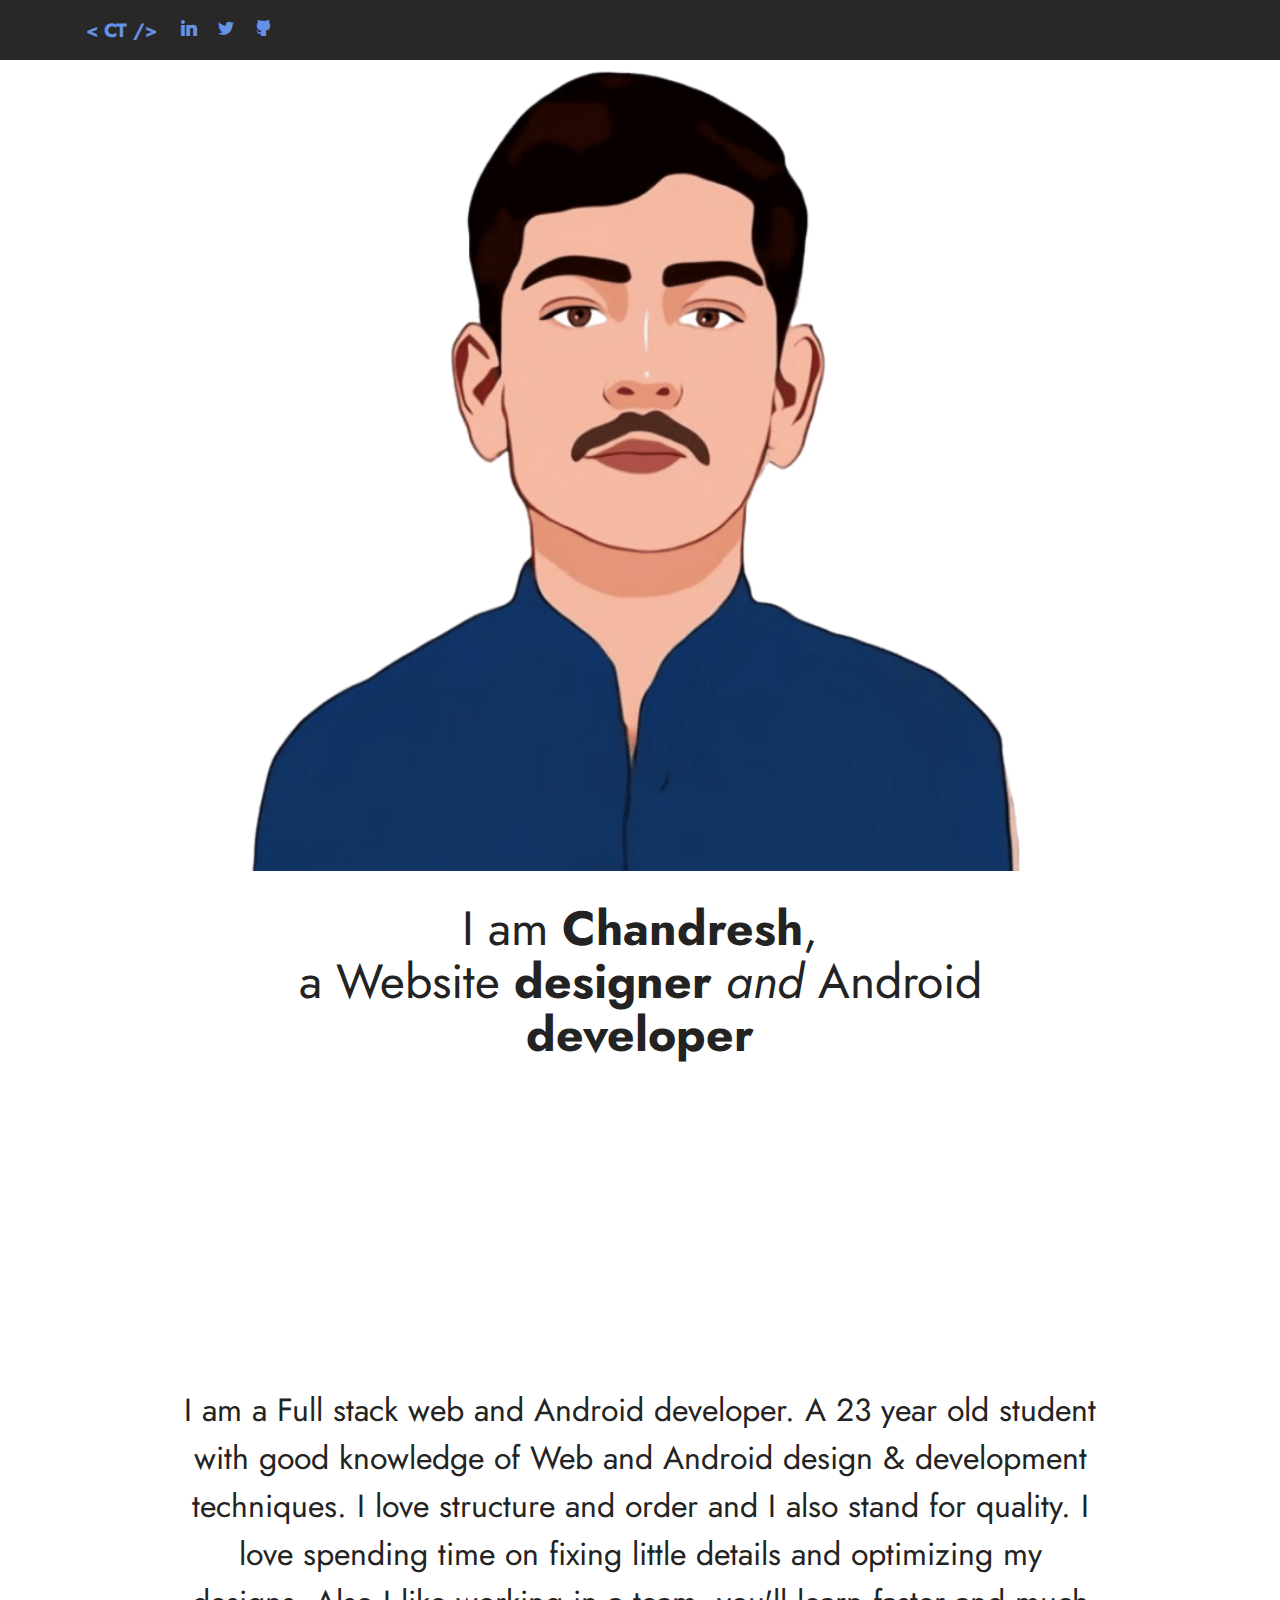
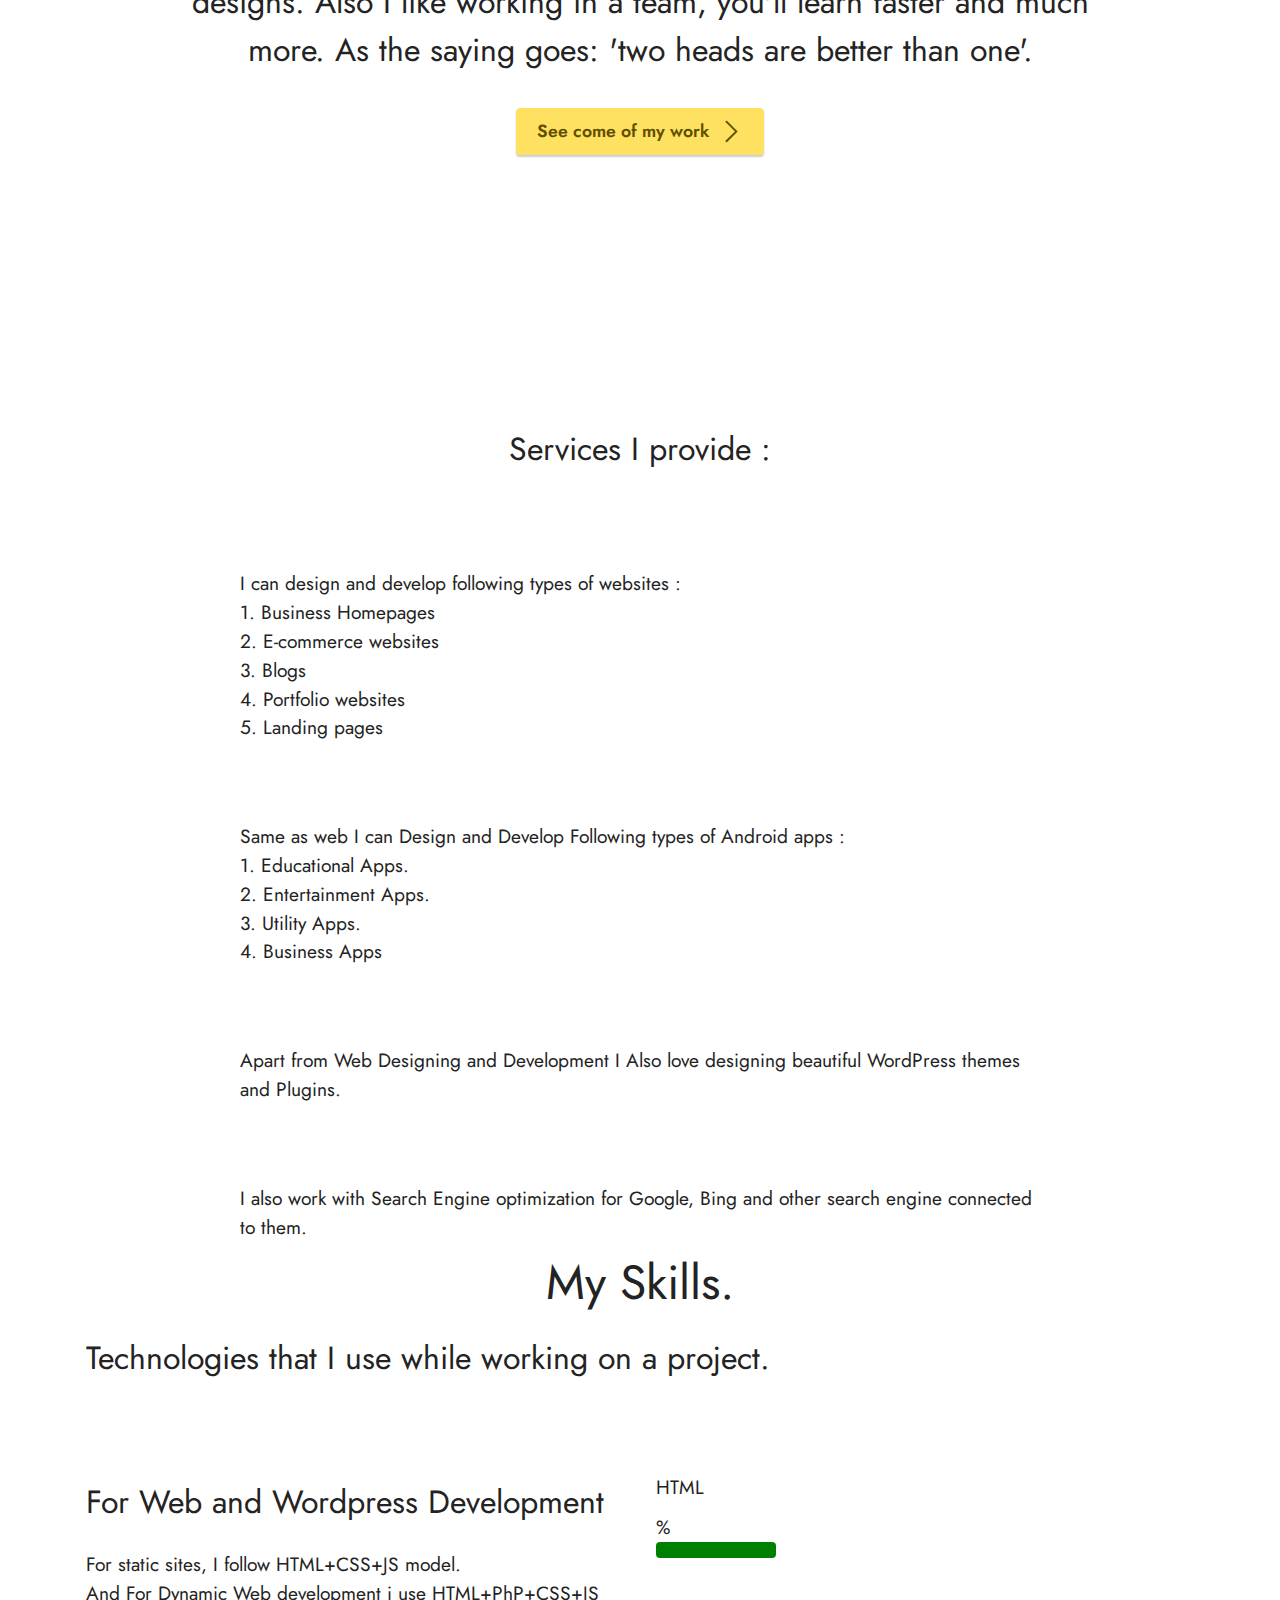
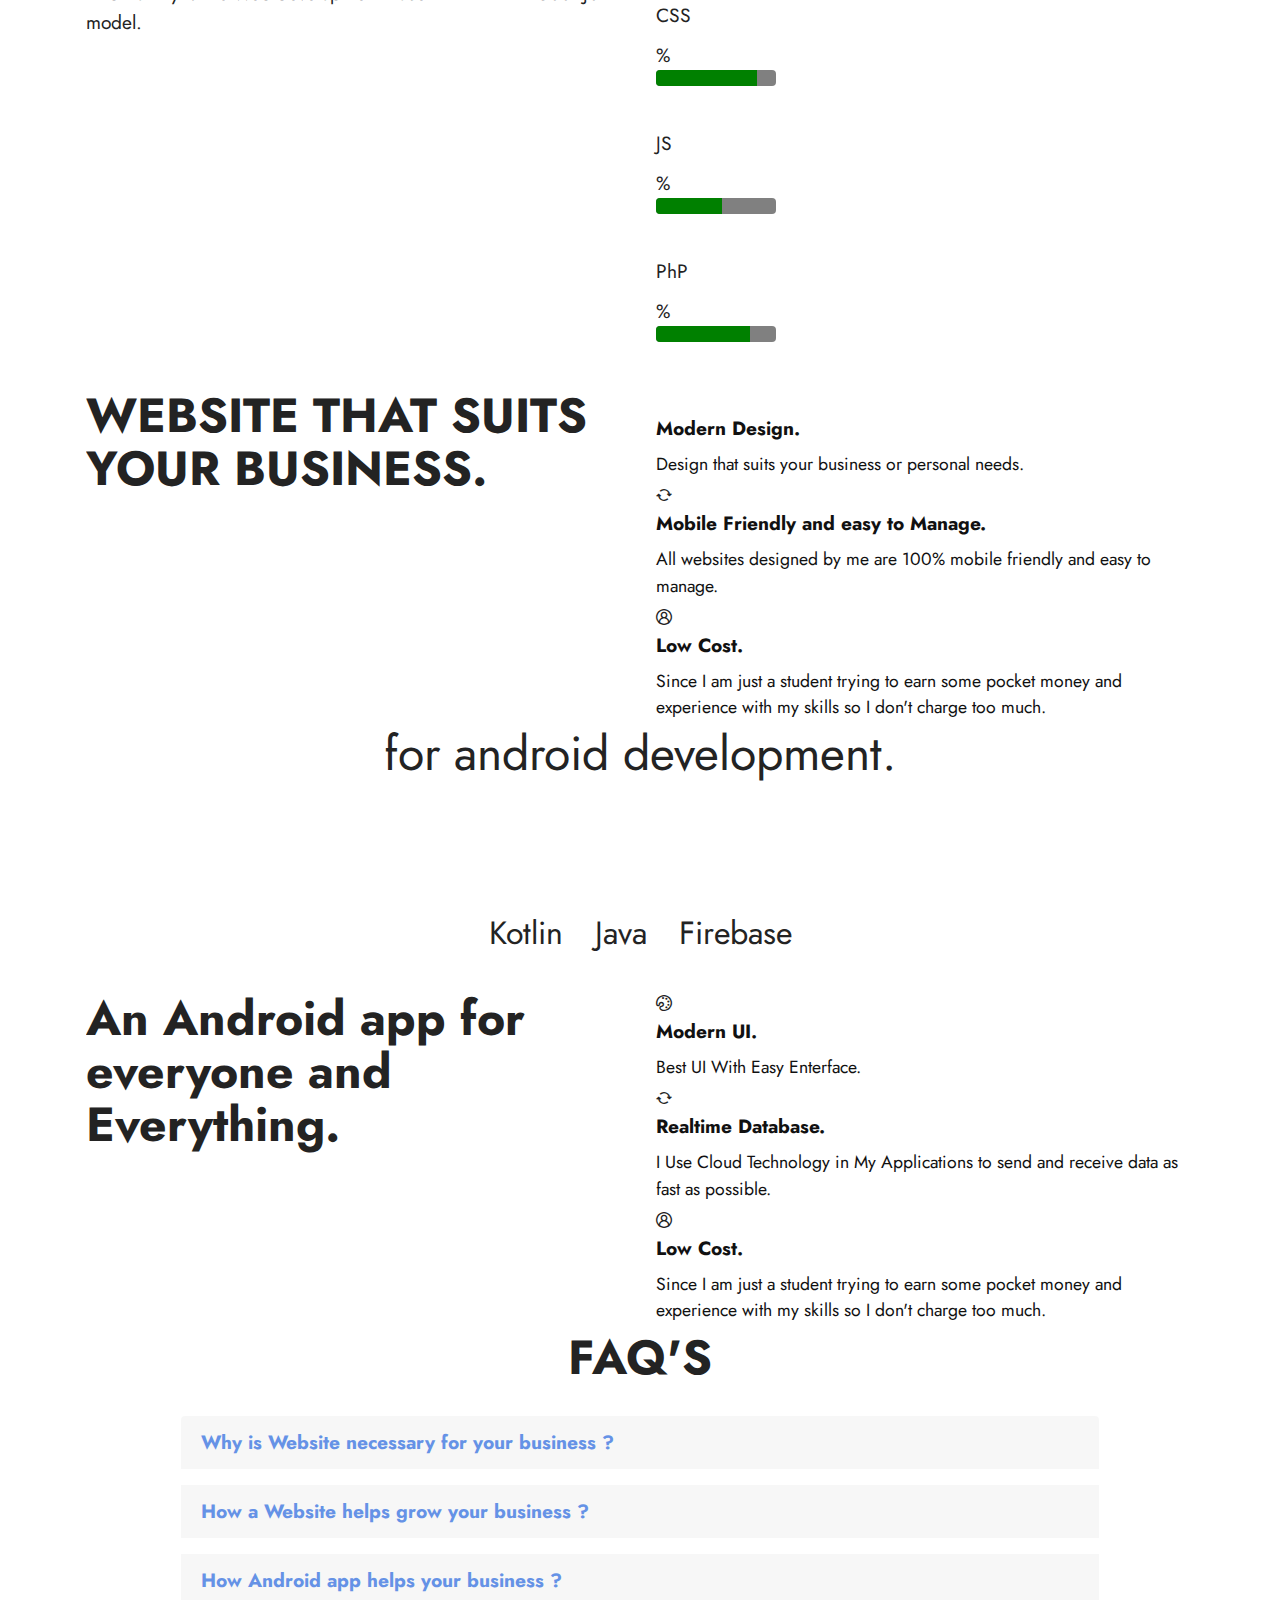
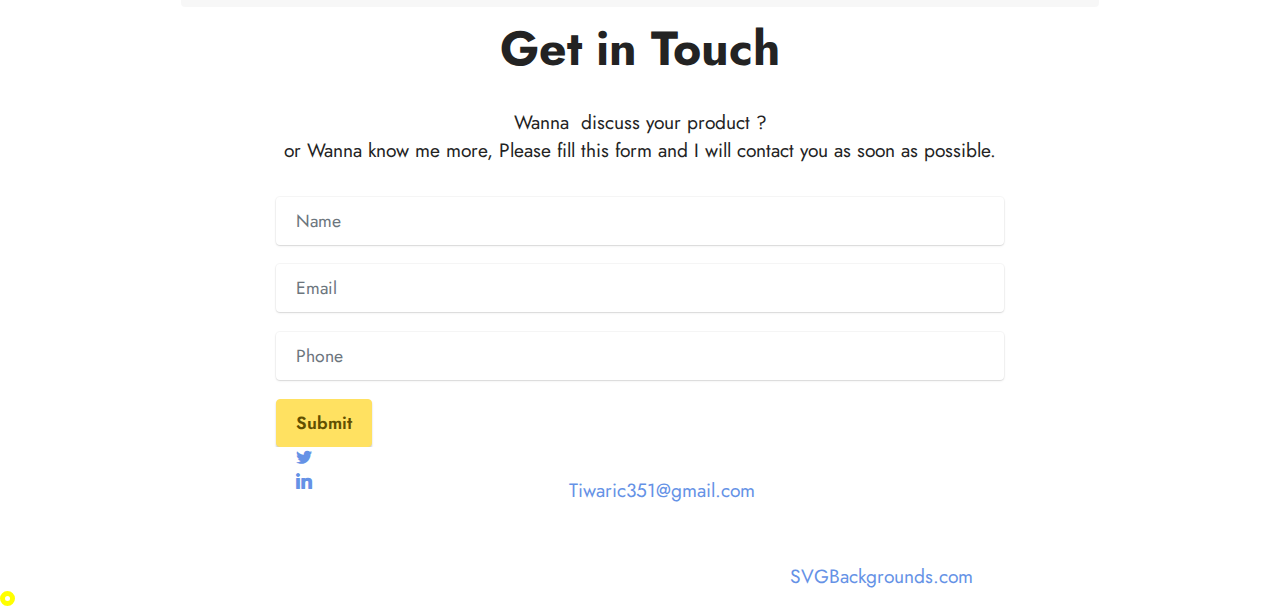
==== commit 5b6aea3a: "Update index.html" ====
--- a/index.html
+++ b/index.html
@@ -14,7 +14,6 @@
   <link rel="shortcut icon" href="assets/images/favicon-1.ico" type="image/x-icon">
   <meta name="description" content="a full stack website designer and Android developer. I am a 23 year old student with good knowledge of Web design and Android development techniques.">
   <meta name="keywords" content="HTML, CSS, JavaScript, web developer, web designer, freelancer, android, app, developer">
-  <meta name="tags" content="HTML, CSS, JavaScript, web developer, web designer, freelancer, android, app, developer">
   <meta name="author" content="Chandresh Tiwari">
   
   
@@ -156,7 +155,7 @@
 <br>1. Business Homepages
 <br>2.  E-commerce websites
 <br>3. Blogs
-<br>4..  Portfolio websites
+<br>4.  Portfolio websites
 <br> 5. Landing pages</p>
                         
                     </div>
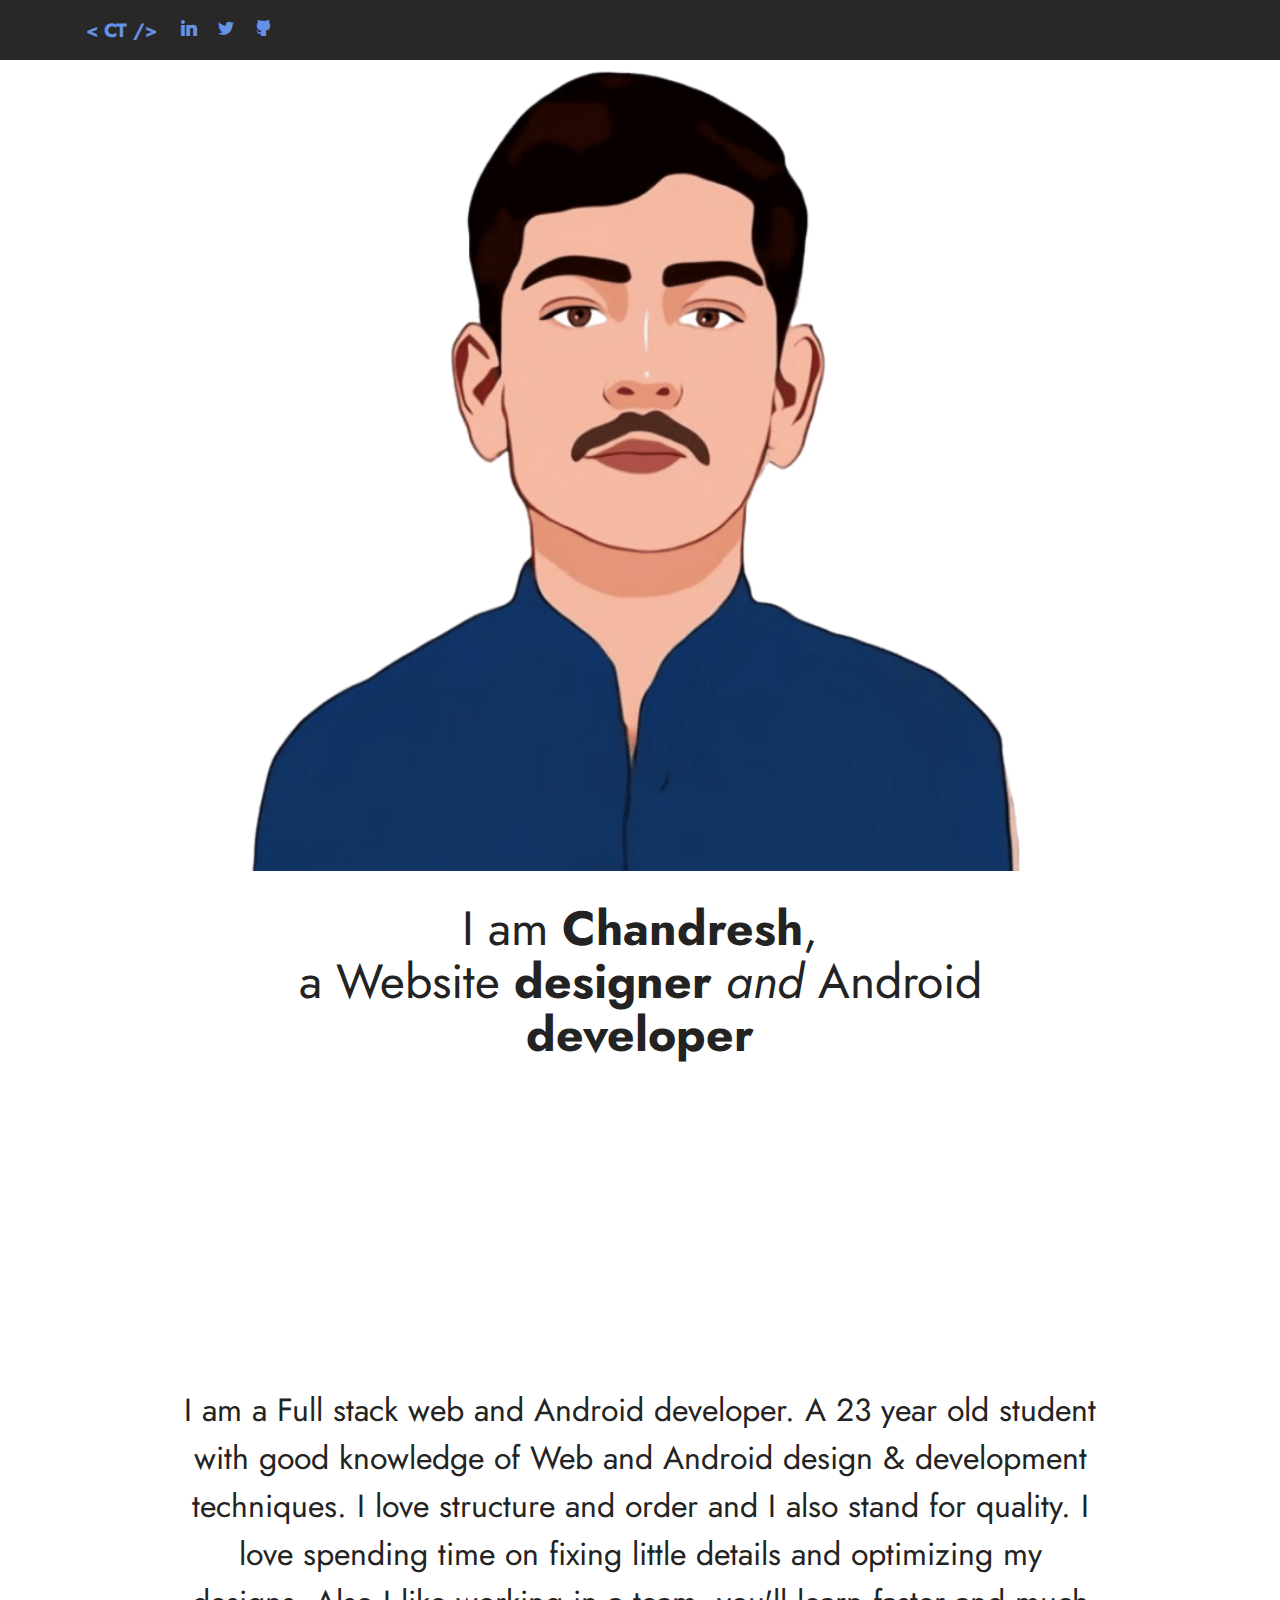
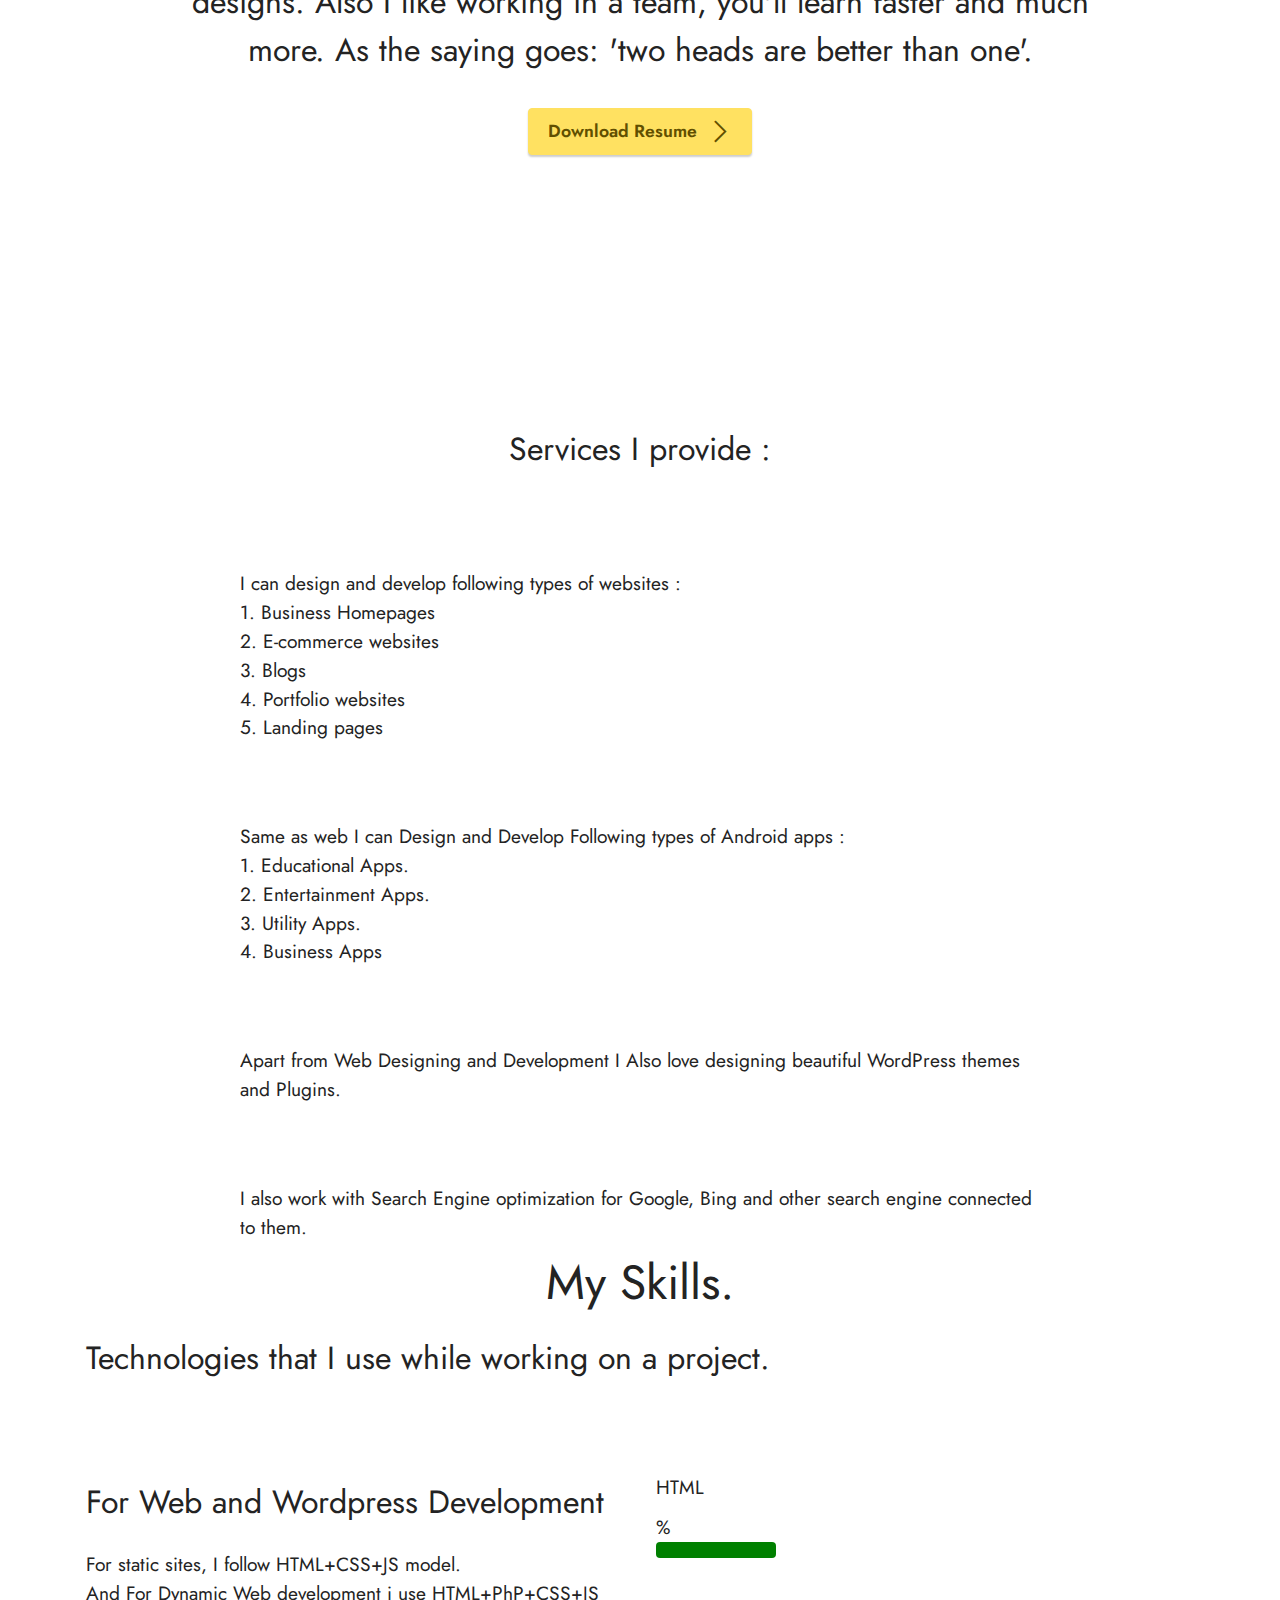
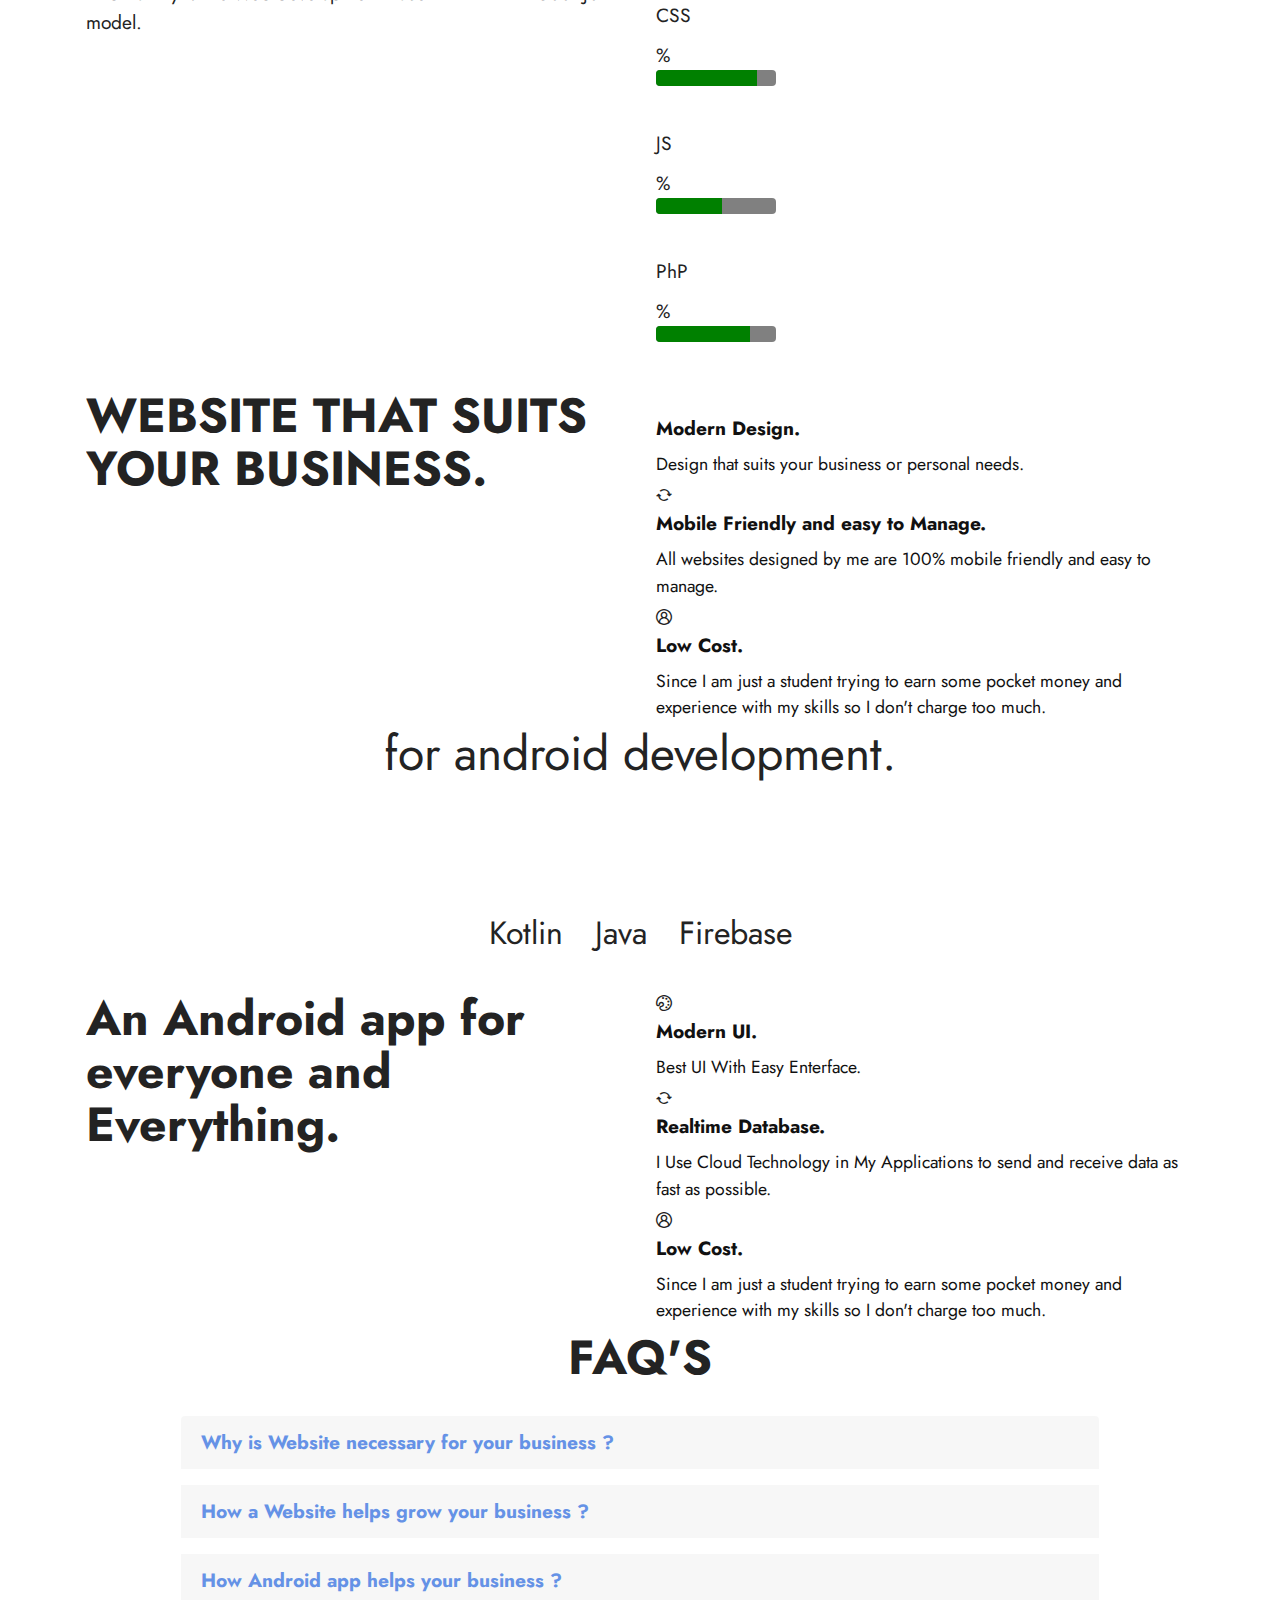
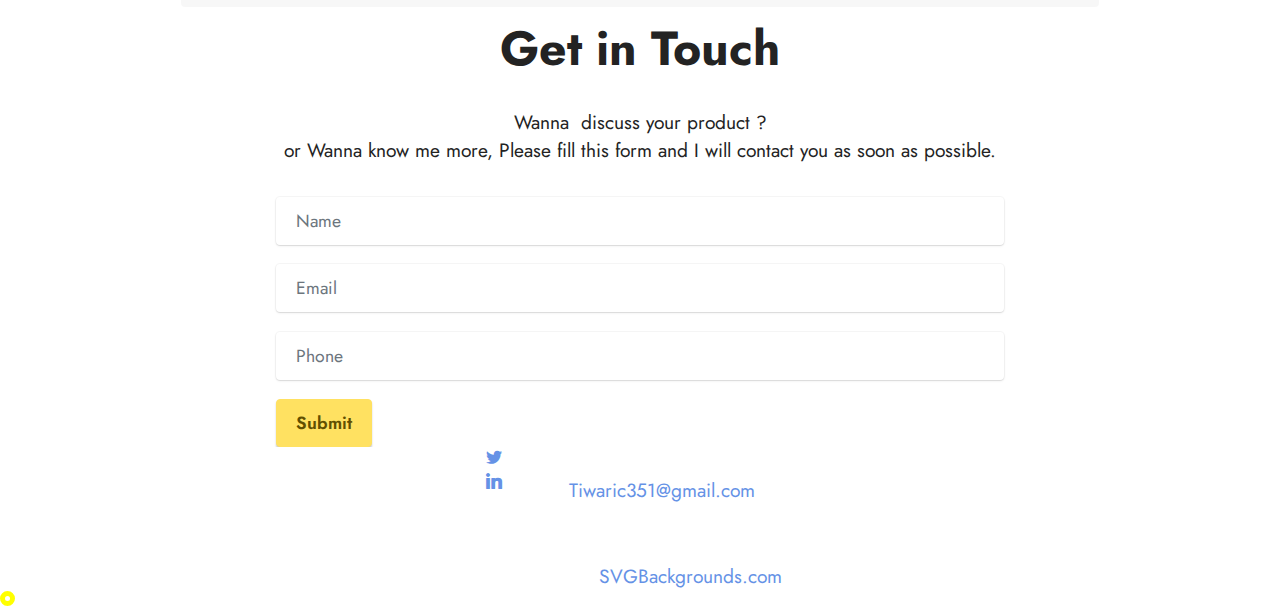
==== commit d6086cd3: "Update index.html" ====
--- a/index.html
+++ b/index.html
@@ -40,6 +40,15 @@
 
    <!-- Clarity tracking code for http://www.codewithct.com --><script>    (function(c,l,a,r,i,t,y){        c[a]=c[a]||function(){(c[a].q=c[a].q||[]).push(arguments)};        t=l.createElement(r);t.async=1;t.src="https://www.clarity.ms/tag/"+i+"?ref=bwt";        y=l.getElementsByTagName(r)[0];y.parentNode.insertBefore(t,y);    })(window, document, "clarity", "script", "75ow5qo7jx");</script>
   
+  <!-- Global site tag (gtag.js) - Google Analytics -->
+<script async src="https://www.googletagmanager.com/gtag/js?id=G-C9JXLMP145"></script>
+<script>
+  window.dataLayer = window.dataLayer || [];
+  function gtag(){dataLayer.push(arguments);}
+  gtag('js', new Date());
+
+  gtag('config', 'G-C9JXLMP145');
+</script>
   
   
   
@@ -116,7 +125,7 @@
                 
                 
                 <h1 class="mbr-text pb-3 mbr-fonts-style display-5">I am a Full stack web and Android developer. A 23 year old student with good knowledge of Web and Android design &amp; development techniques. I love structure and order and I also stand for quality. I love spending time on fixing little details and optimizing my designs. Also I like working in a team, you'll learn faster and much more. As the saying goes: 'two heads are better than one'.<br></h1>
-                <div class="mbr-section-btn"><a class="btn btn-md btn-warning display-4" href="demos/index.html"><span class="mobi-mbri mobi-mbri-arrow-next mbr-iconfont mbr-iconfont-btn"></span>See come of my work</a></div>
+                <div class="mbr-section-btn"><a class="btn btn-md btn-warning display-4" href="demos/resume_chandresh.pdf"><span class="mobi-mbri mobi-mbri-arrow-next mbr-iconfont mbr-iconfont-btn"></span>Download Resume</a></div>
             </div>
         </div>
     </div>
@@ -611,7 +620,7 @@
                     </div></div>
             </div>
             <div class="row row-copirayt">
-                <p class="mbr-text mb-0 mbr-fonts-style mbr-white align-center display-7">CodeWithCT.com<br>Email - <a href="mailto:tiwaric351@gmail.com" class="text-primary">Tiwaric351@gmail.com</a><a href="mailto:tiwaric351@gmail.com" class="text-primary"><br></a><br><br>I customized the wicked cool background on my homepage at <a href="https://svgbackgrounds.com" class="text-primary" target="_blank">SVGBackgrounds.com</a>.&nbsp;<a href="mailto:tiwaric351@gmail.com" class="text-primary"><br></a></p>
+                <p class="mbr-text mb-0 mbr-fonts-style mbr-white align-center display-7">CodeWithCT.com<br>Email - <a href="mailto:tiwaric351@gmail.com" class="text-primary">Tiwaric351@gmail.com</a><a href="mailto:tiwaric351@gmail.com" class="text-primary"><br></a><br><br>Write a Review <a href="/reviews/index.html" class="text-primary" target="_blank">SVGBackgrounds.com</a>.&nbsp;<a href="mailto:tiwaric351@gmail.com" class="text-primary"><br></a></p>
             </div>
         </div>
     </div></section>
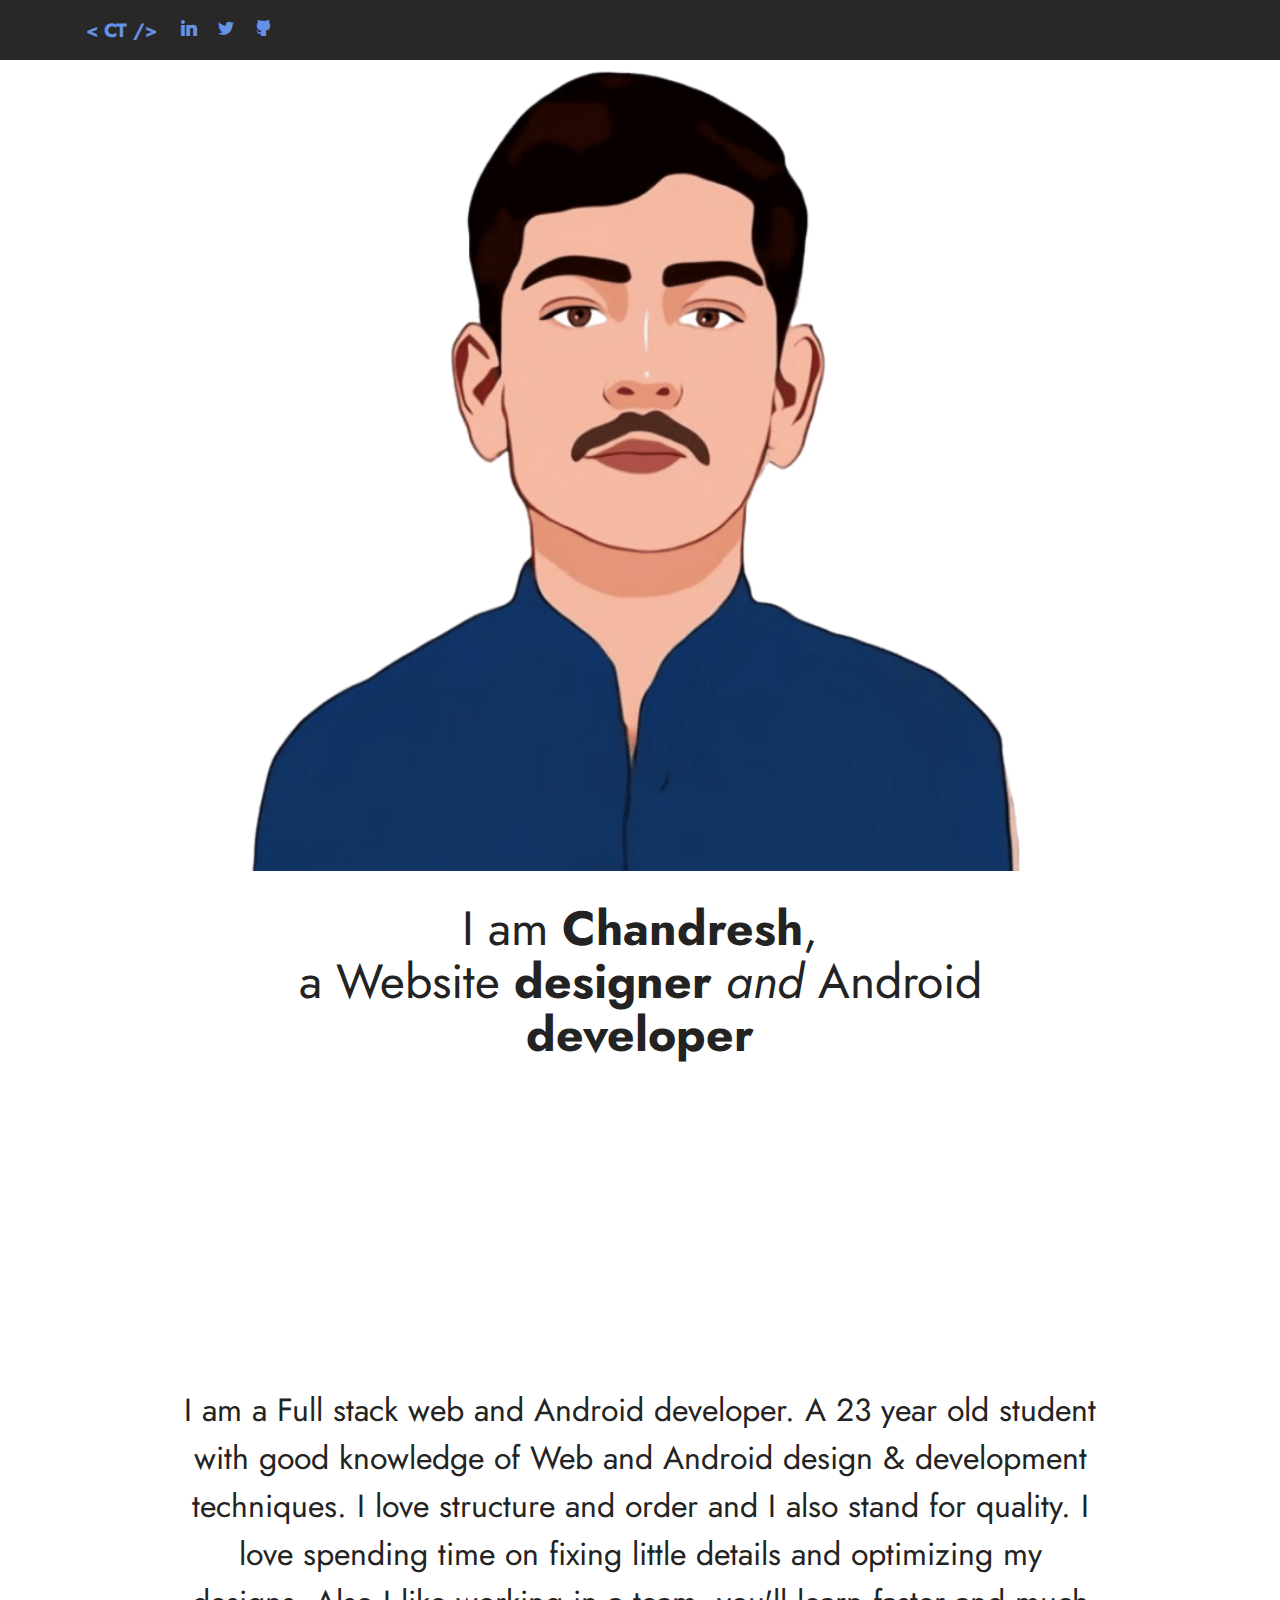
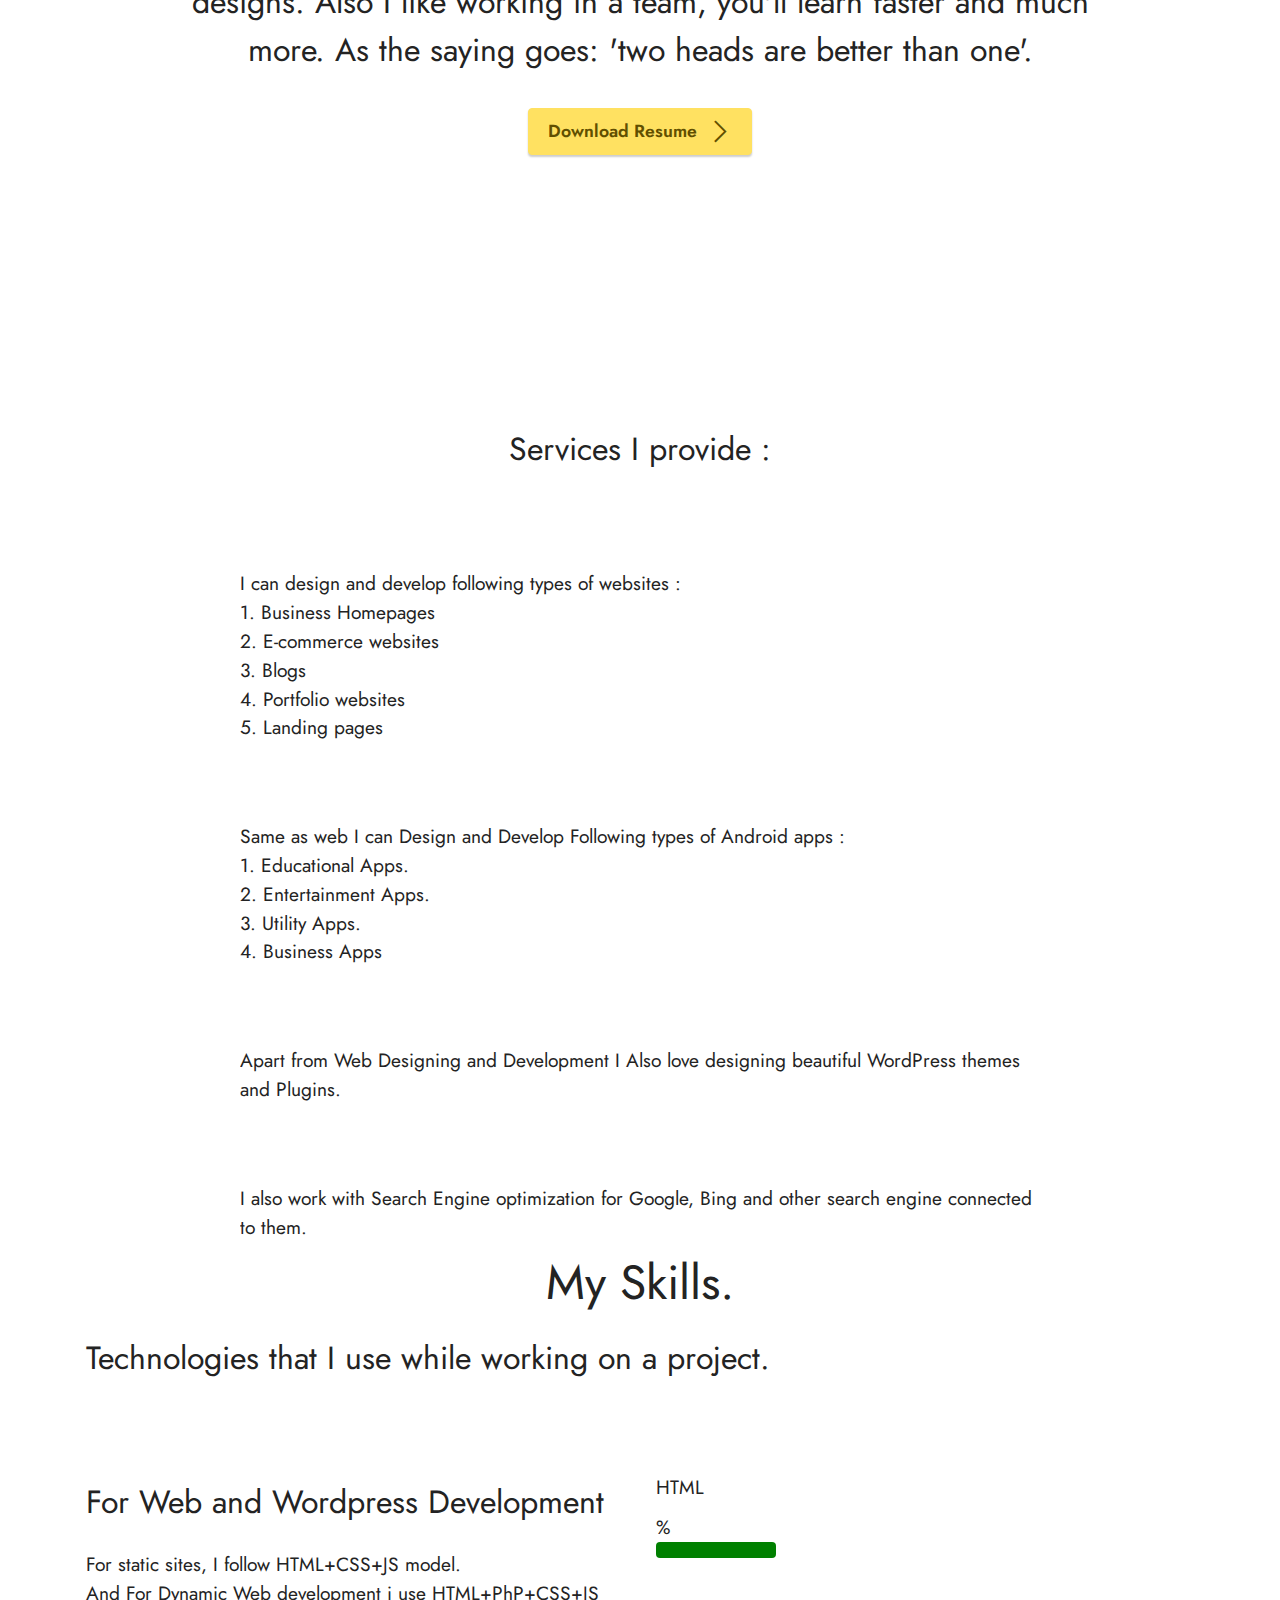
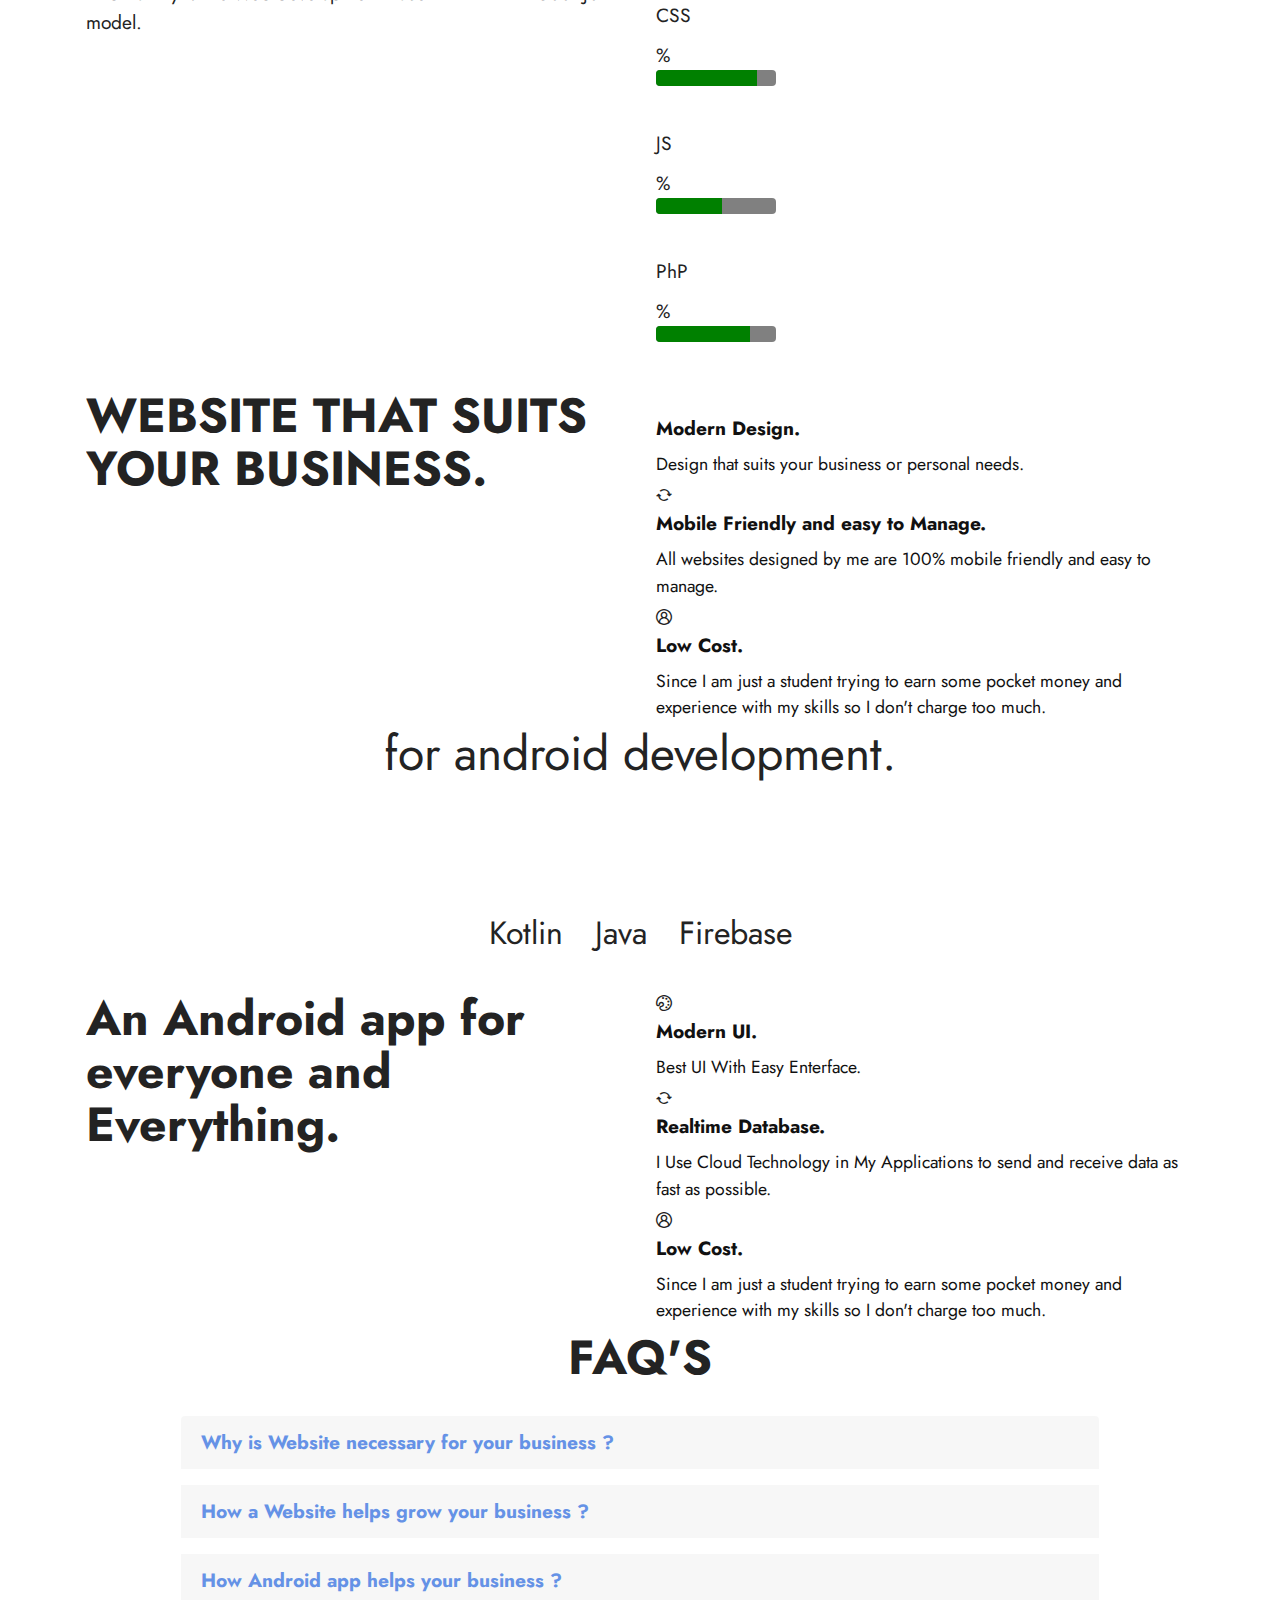
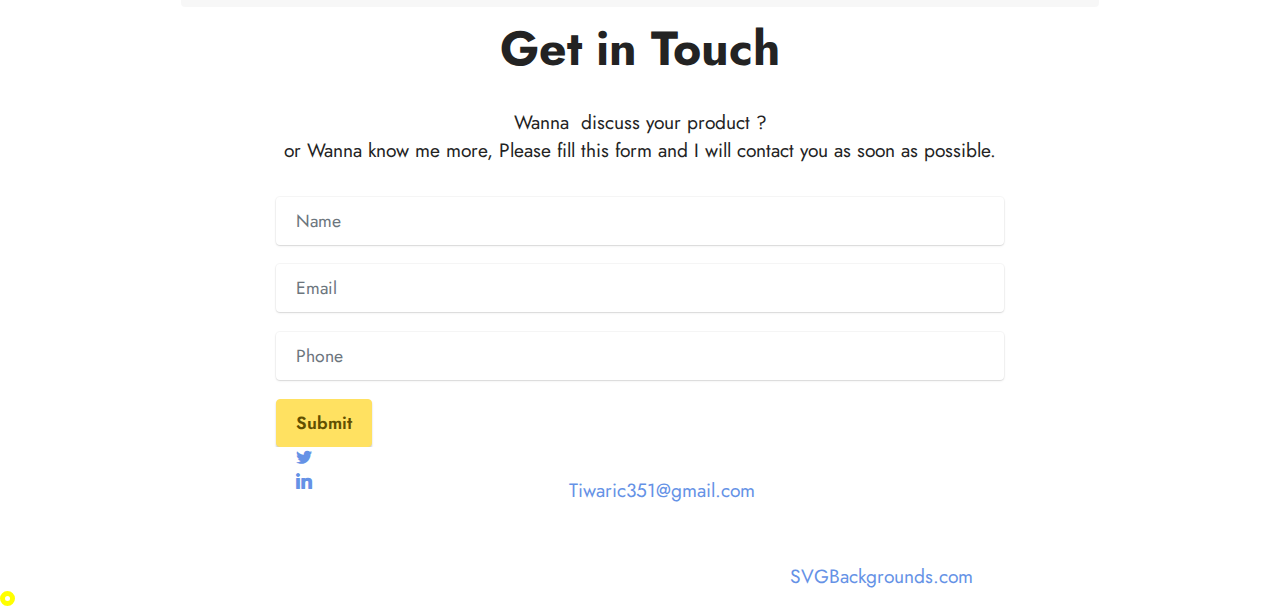
==== commit e6c1acfc: "Revert "Update index.html"" ====
--- a/index.html
+++ b/index.html
@@ -620,7 +620,7 @@
                     </div></div>
             </div>
             <div class="row row-copirayt">
-                <p class="mbr-text mb-0 mbr-fonts-style mbr-white align-center display-7">CodeWithCT.com<br>Email - <a href="mailto:tiwaric351@gmail.com" class="text-primary">Tiwaric351@gmail.com</a><a href="mailto:tiwaric351@gmail.com" class="text-primary"><br></a><br><br>Write a Review <a href="/reviews/index.html" class="text-primary" target="_blank">SVGBackgrounds.com</a>.&nbsp;<a href="mailto:tiwaric351@gmail.com" class="text-primary"><br></a></p>
+                <p class="mbr-text mb-0 mbr-fonts-style mbr-white align-center display-7">CodeWithCT.com<br>Email - <a href="mailto:tiwaric351@gmail.com" class="text-primary">Tiwaric351@gmail.com</a><a href="mailto:tiwaric351@gmail.com" class="text-primary"><br></a><br><br>I customized the wicked cool background on my homepage at <a href="https://svgbackgrounds.com" class="text-primary" target="_blank">SVGBackgrounds.com</a>.&nbsp;<a href="mailto:tiwaric351@gmail.com" class="text-primary"><br></a></p>
             </div>
         </div>
     </div></section>
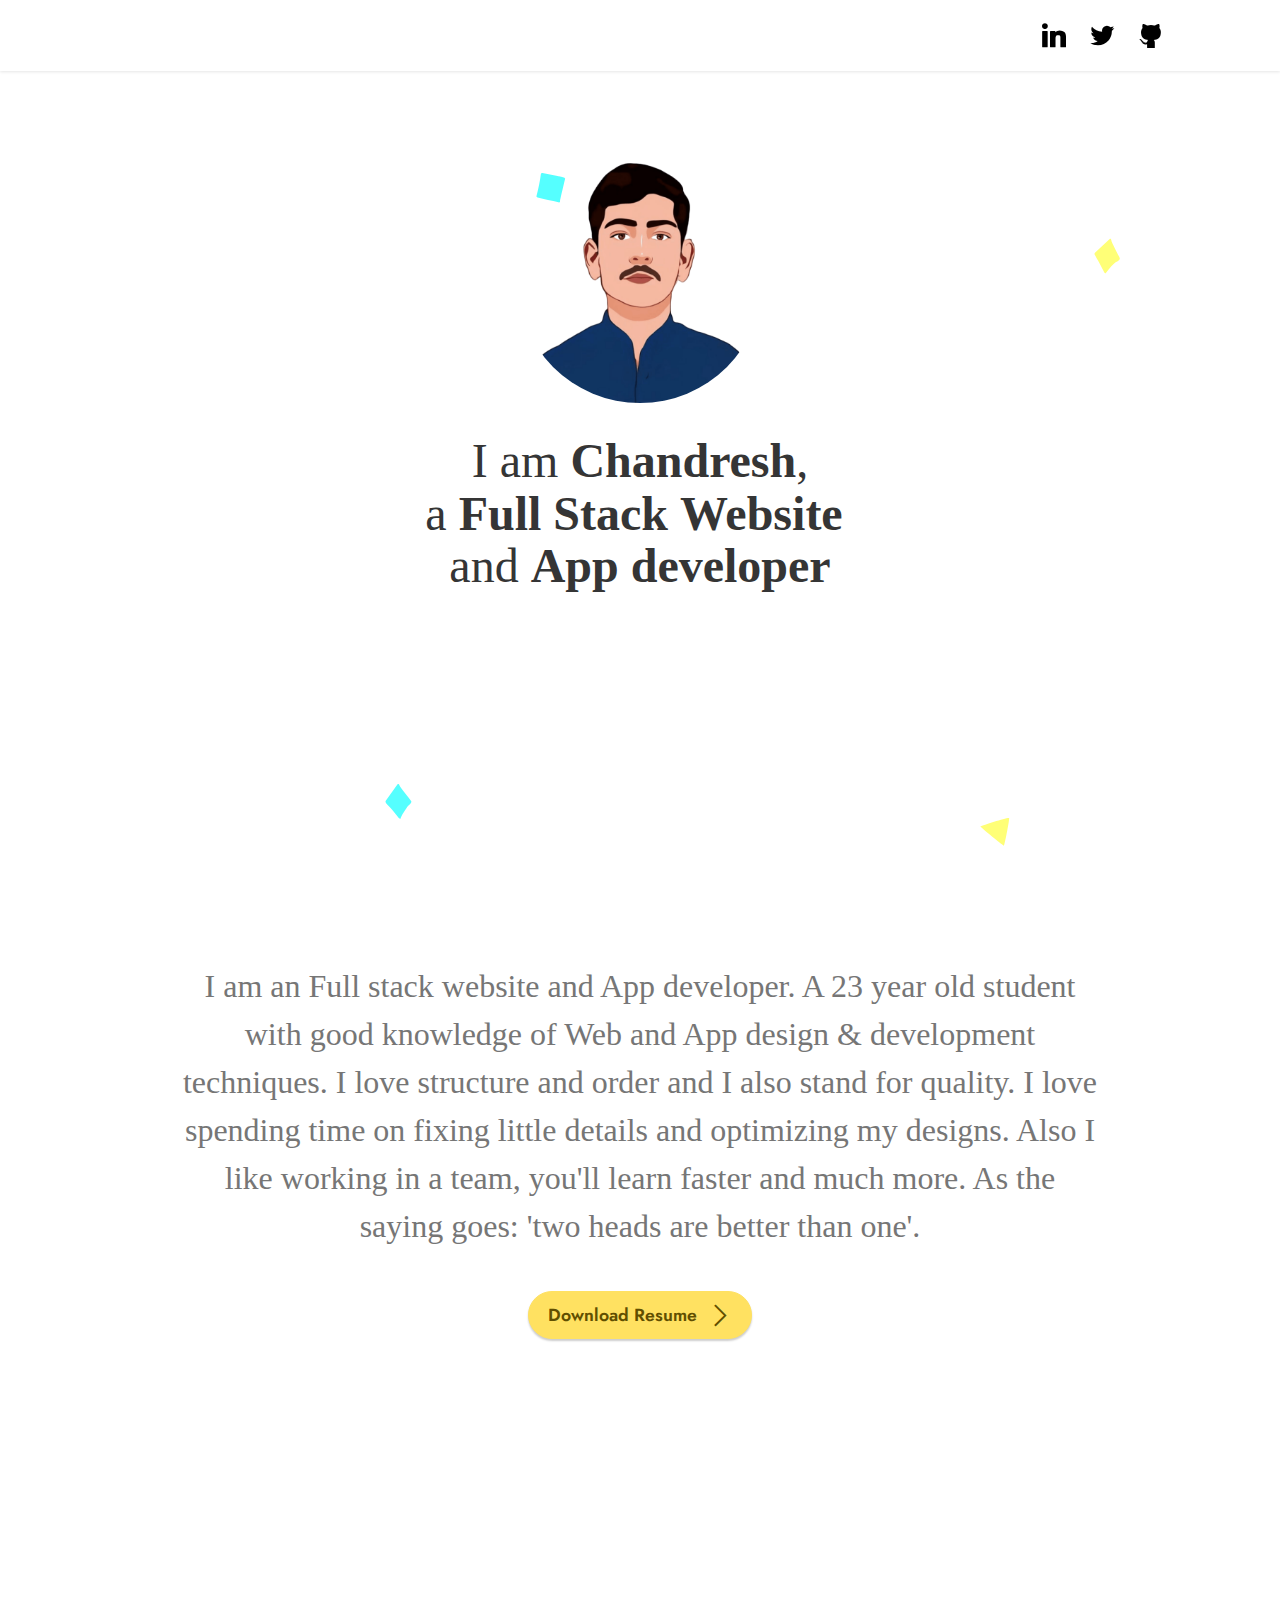
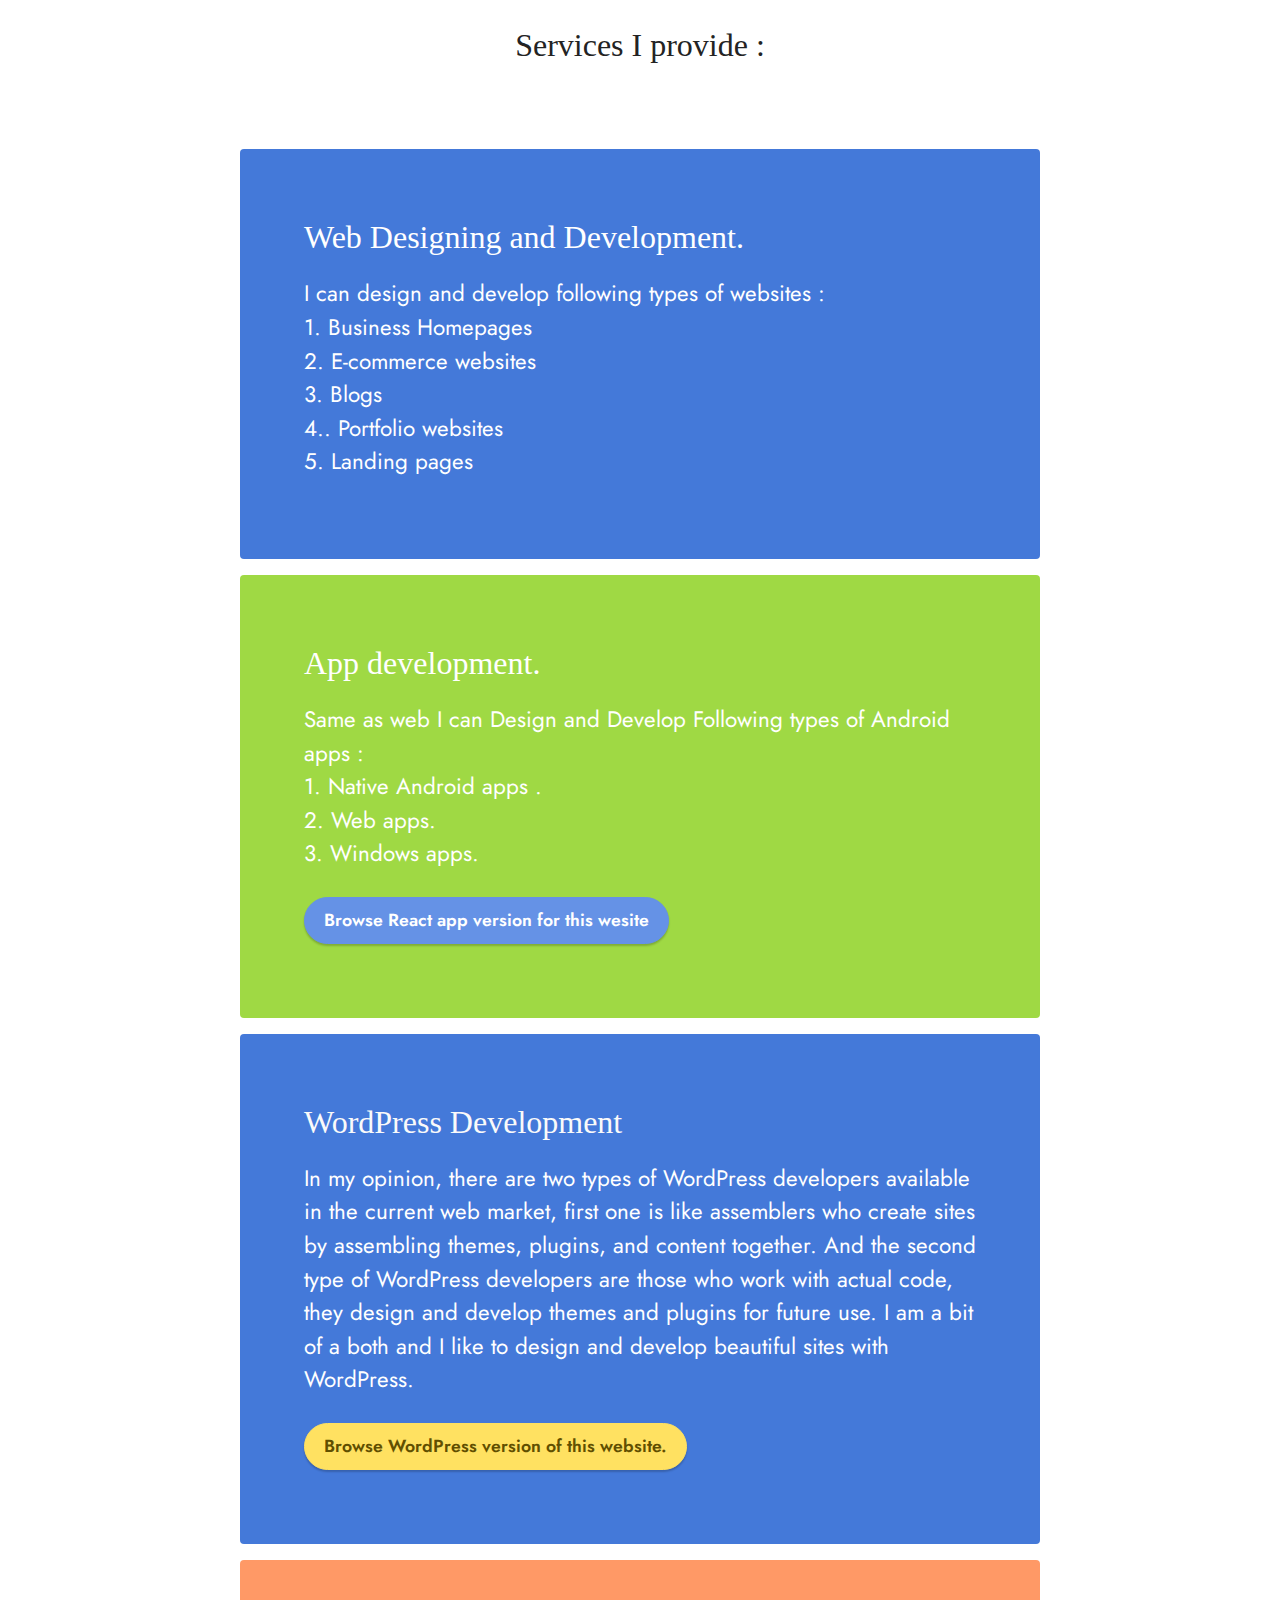
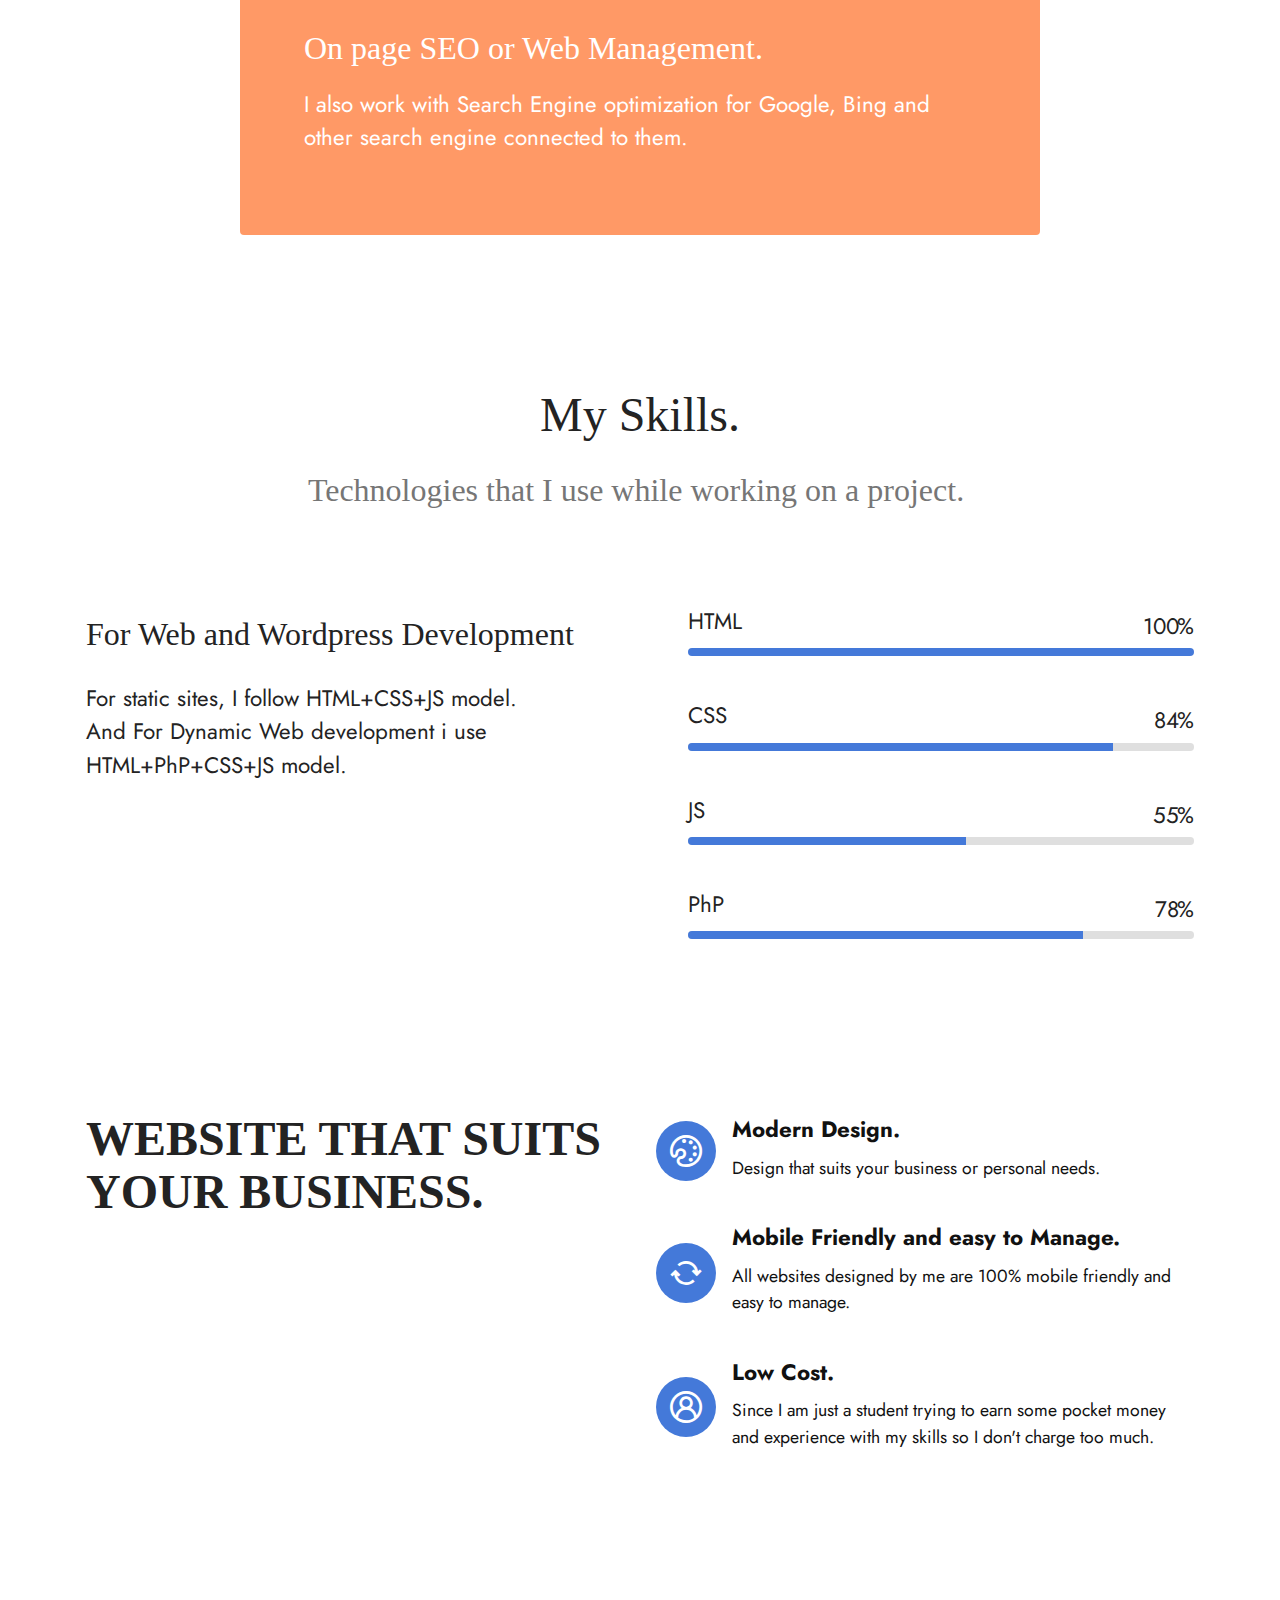
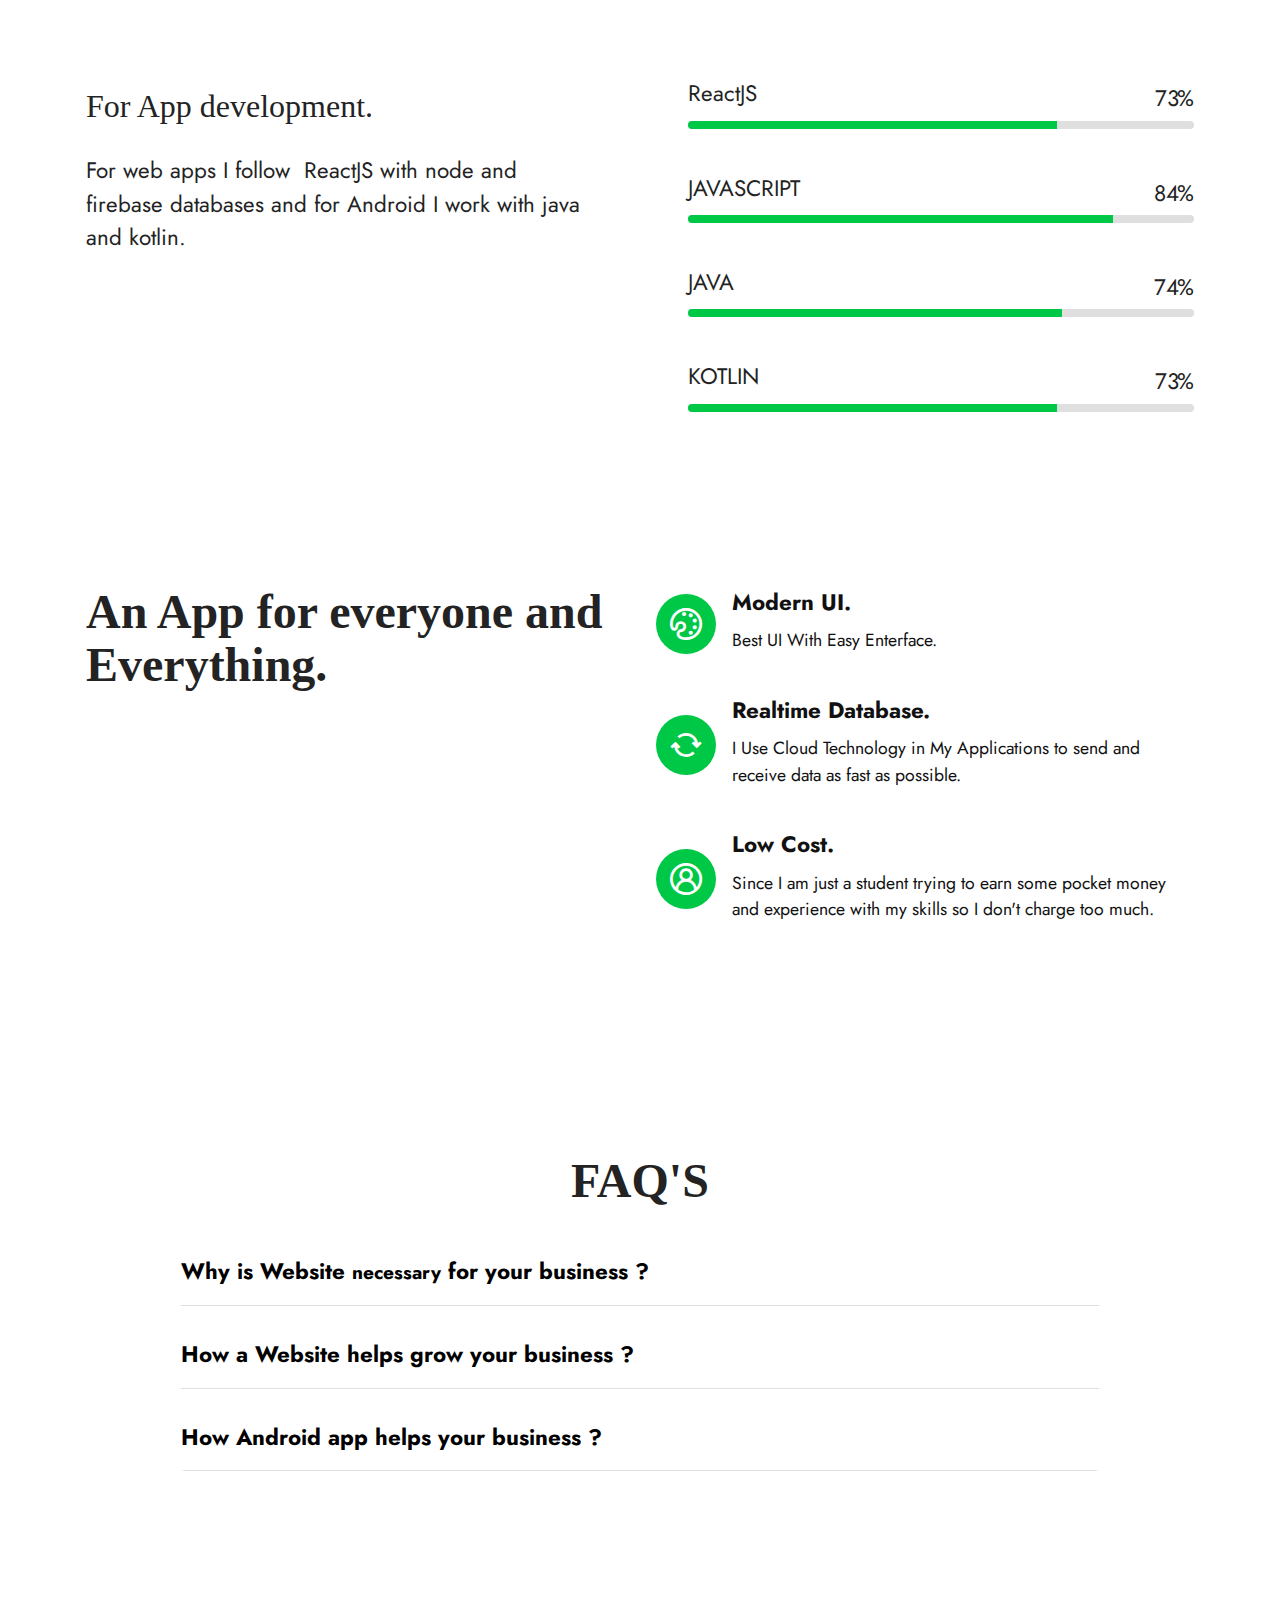
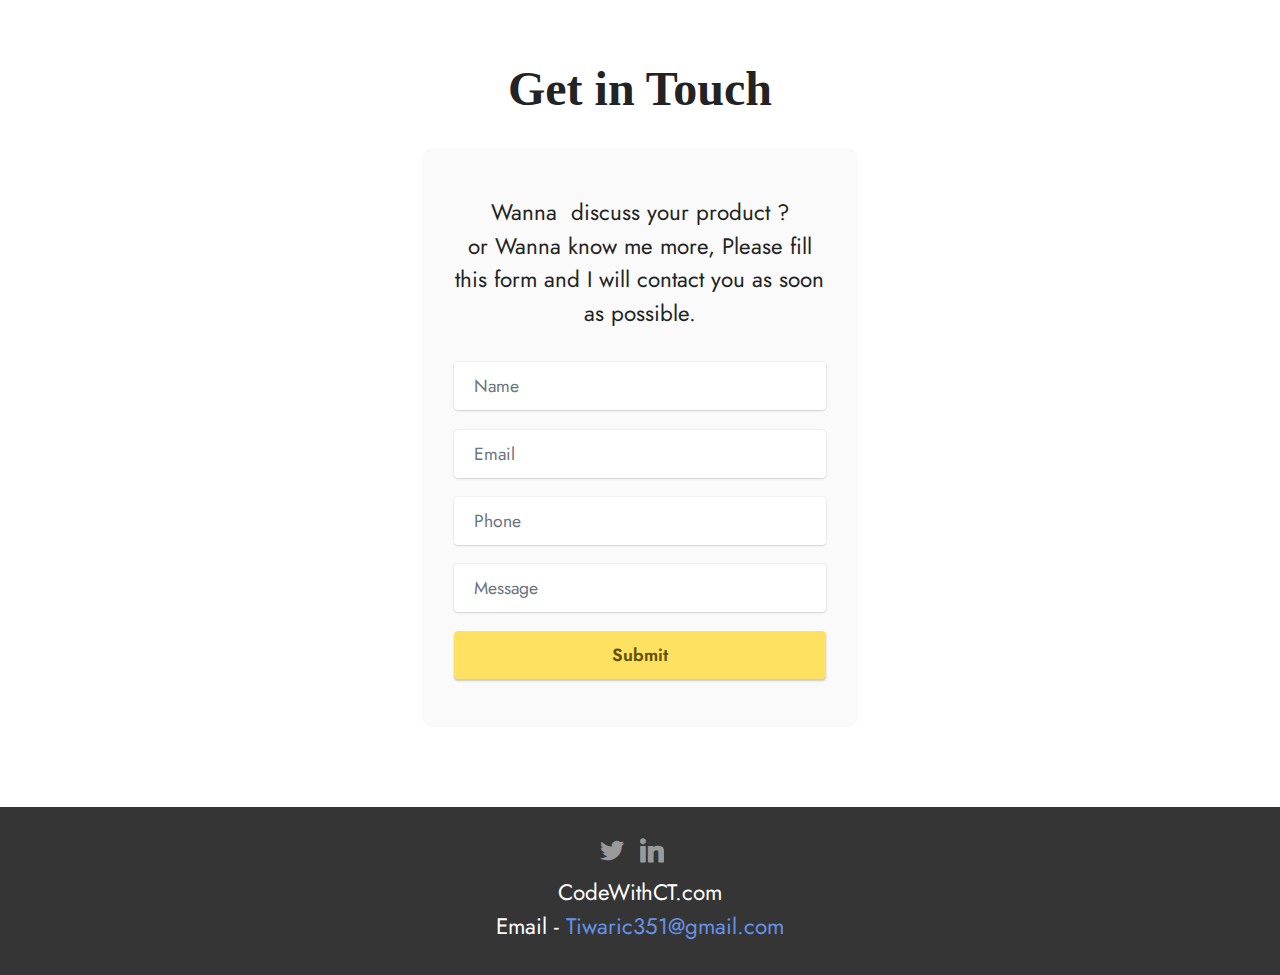
==== commit 54dfa767: "big edit suggested by jayesh" ====
--- a/index.html
+++ b/index.html
@@ -26,7 +26,6 @@
   <link rel="stylesheet" href="assets/bootstrap/css/bootstrap-grid.min.css">
   <link rel="stylesheet" href="assets/bootstrap/css/bootstrap-reboot.min.css">
   <link rel="stylesheet" href="assets/dropdown/css/style.css">
-  <link rel="stylesheet" href="assets/as-pie-progress/css/progress.min.css">
   <link rel="stylesheet" href="assets/formstyler/jquery.formstyler.css">
   <link rel="stylesheet" href="assets/formstyler/jquery.formstyler.theme.css">
   <link rel="stylesheet" href="assets/datepicker/jquery.datetimepicker.min.css">
@@ -37,8 +36,15 @@
   <link rel="preload" href="https://fonts.googleapis.com/css?family=Jost:100,200,300,400,500,600,700,800,900,100i,200i,300i,400i,500i,600i,700i,800i,900i&display=swap" as="style" onload="this.onload=null;this.rel='stylesheet'">
   <noscript><link rel="stylesheet" href="https://fonts.googleapis.com/css?family=Jost:100,200,300,400,500,600,700,800,900,100i,200i,300i,400i,500i,600i,700i,800i,900i&display=swap"></noscript>
   <link rel="preload" as="style" href="assets/codewithct/css/mbr-additional.css"><link rel="stylesheet" href="assets/codewithct/css/mbr-additional.css" type="text/css">
-
-   <!-- Clarity tracking code for http://www.codewithct.com --><script>    (function(c,l,a,r,i,t,y){        c[a]=c[a]||function(){(c[a].q=c[a].q||[]).push(arguments)};        t=l.createElement(r);t.async=1;t.src="https://www.clarity.ms/tag/"+i+"?ref=bwt";        y=l.getElementsByTagName(r)[0];y.parentNode.insertBefore(t,y);    })(window, document, "clarity", "script", "75ow5qo7jx");</script>
+  
+  
+  
+  
+</head>
+<body>
+
+<!-- Analytics -->
+<!-- Clarity tracking code for http://www.codewithct.com --><script>    (function(c,l,a,r,i,t,y){        c[a]=c[a]||function(){(c[a].q=c[a].q||[]).push(arguments)};        t=l.createElement(r);t.async=1;t.src="https://www.clarity.ms/tag/"+i+"?ref=bwt";        y=l.getElementsByTagName(r)[0];y.parentNode.insertBefore(t,y);    })(window, document, "clarity", "script", "75ow5qo7jx");</script>
   
   <!-- Global site tag (gtag.js) - Google Analytics -->
 <script async src="https://www.googletagmanager.com/gtag/js?id=G-C9JXLMP145"></script>
@@ -49,21 +55,22 @@
 
   gtag('config', 'G-C9JXLMP145');
 </script>
-  
-  
-  
-  
-</head>
-<body>
-  
-  <section class="menu menu1 cid-sAToTck0s3" once="menu" id="menu1-11">
+<!-- /Analytics -->
+
+
+  
+  <section class="menu menu1 cid-sAToTck0s3" once="menu" id="menu1-1g">
     
 
     <nav class="navbar navbar-dropdown navbar-fixed-top navbar-expand-lg">
         <div class="container">
             <div class="navbar-brand">
-                
-                <span class="navbar-caption-wrap"><a class="navbar-caption text-primary display-7" href="index.html#top">&lt; CT /&gt;</a></span>
+                <span class="navbar-logo">
+                    <a href="https://mobiri.se">
+                        <img src="assets/images/favicon.ico" alt="" style="height: 3rem;">
+                    </a>
+                </span>
+                
             </div>
             <button class="navbar-toggler" type="button" data-toggle="collapse" data-target="#navbarSupportedContent" aria-controls="navbarNavAltMarkup" aria-expanded="false" aria-label="Toggle navigation">
                 <div class="hamburger">
@@ -74,7 +81,7 @@
                 </div>
             </button>
             <div class="collapse navbar-collapse" id="navbarSupportedContent">
-             
+                
                 <div class="icons-menu">
                     <a class="iconfont-wrapper" href="https://linkedin.com/in/tiwaric351" target="_blank">
                         <span class="p-2 mbr-iconfont socicon-linkedin socicon"></span>
@@ -93,7 +100,7 @@
     </nav>
 </section>
 
-<section class="header9 cid-sATgW39Pqu mbr-fullscreen" id="header9-x">
+<section class="header9 cid-sATgW39Pqu" id="header9-x">
 
     
 
@@ -103,9 +110,9 @@
         <div class="row justify-content-center">
             <div class="col-md-12 col-lg-9">
                 <div class="image-wrap mb-4">
-                    <img src="assets/images/1616324937390-696x696.png" alt="Chandresh Tiwari">
-                </div>
-                <h4 class="mbr-section-title mbr-fonts-style mb-3 display-2">I am<strong> Chandresh</strong>,<div>a<strong> </strong>Website <strong>designer</strong><em><strong>&nbsp;</strong>and</em>&nbsp;Android<strong> developer</strong></div></h4>
+                    <img src="assets/images/1616324937390-696x696.png" alt="">
+                </div>
+                <h4 class="mbr-section-title mbr-fonts-style mb-3 display-2">I am<strong> Chandresh</strong>,<div>a <strong>Full Stack&nbsp;Website&nbsp;</strong></div><div>and&nbsp;<strong>App&nbsp;developer</strong></div></h4>
                 
                 
             </div>
@@ -114,17 +121,10 @@
 </section>
 
 <section class="header1 cid-sATpk5YneS mbr-fullscreen" id="header16-12">
-
-    
-
-    
-
     <div class="container">
         <div class="row justify-content-md-center">
             <div class="col-md-10 align-center">
-                
-                
-                <h1 class="mbr-text pb-3 mbr-fonts-style display-5">I am a Full stack web and Android developer. A 23 year old student with good knowledge of Web and Android design &amp; development techniques. I love structure and order and I also stand for quality. I love spending time on fixing little details and optimizing my designs. Also I like working in a team, you'll learn faster and much more. As the saying goes: 'two heads are better than one'.<br></h1>
+                               <p class="mbr-text pb-3 mbr-fonts-style display-5">I am an Full stack website and App developer. A 23 year old student with good knowledge of Web and App design &amp; development techniques. I love structure and order and I also stand for quality. I love spending time on fixing little details and optimizing my designs. Also I like working in a team, you'll learn faster and much more. As the saying goes: 'two heads are better than one'.<br></p>
                 <div class="mbr-section-btn"><a class="btn btn-md btn-warning display-4" href="demos/resume_chandresh.pdf"><span class="mobi-mbri mobi-mbri-arrow-next mbr-iconfont mbr-iconfont-btn"></span>Download Resume</a></div>
             </div>
         </div>
@@ -133,8 +133,6 @@
 </section>
 
 <section class="content4 cid-sATutIsgRt" id="content4-15">
-    
-    
     <div class="container-fluid">
         <div class="row justify-content-center">
             <div class="title col-md-12 col-lg-7">
@@ -148,10 +146,6 @@
 </section>
 
 <section class="content15 cid-sATuuzBR5l" id="content15-16">
-
-    
-
-    
     <div class="container-fluid">
         <div class="row justify-content-center">
             <div class="card col-md-12 col-lg-8">
@@ -164,7 +158,7 @@
 <br>1. Business Homepages
 <br>2.  E-commerce websites
 <br>3. Blogs
-<br>4.  Portfolio websites
+<br>4..  Portfolio websites
 <br> 5. Landing pages</p>
                         
                     </div>
@@ -175,10 +169,6 @@
 </section>
 
 <section class="content15 cid-sATuveB1mz" id="content15-17">
-
-    
-
-    
     <div class="container-fluid">
         <div class="row justify-content-center">
             <div class="card col-md-12 col-lg-8">
@@ -186,13 +176,12 @@
                     <div class="card-box align-left">
                         <h4 class="card-title mbr-fonts-style mbr-white mb-3 display-5">
                             <strong>
-</strong><div>Android Application development.</div></h4>
+</strong><div>App development.</div></h4>
                         <p class="mbr-text mbr-fonts-style display-7">Same as web I can Design and Develop Following types of Android apps : 
-<br>1. Educational Apps.
-<br>2. Entertainment Apps.
-<br>3. Utility Apps.
-<br>4. Business Apps</p>
-                        
+<br>1. Native Android apps .
+<br>2. Web apps.
+<br>3. Windows apps.<br></p>
+                        <div class="mbr-section-btn mt-3"><a class="btn btn-primary display-4" href="https://codewithct.web.app" target="_blank">Browse React app version for this wesite</a></div>
                     </div>
                 </div>
             </div>
@@ -201,18 +190,14 @@
 </section>
 
 <section class="content15 cid-sATz8chSTM" id="content15-1i">
-
-    
-
-    
     <div class="container-fluid">
         <div class="row justify-content-center">
             <div class="card col-md-12 col-lg-8">
                 <div class="card-wrapper">
                     <div class="card-box align-left">
-                        <h4 class="card-title mbr-fonts-style mbr-white mb-3 display-5">WordPress Development</h4>
-                        <p class="mbr-text mbr-fonts-style display-7">Apart from Web Designing and Development I Also love designing beautiful WordPress themes and Plugins.</p>
-                        
+                        <h4 class="card-title mbr-fonts-style mbr-white mb-3 display-5"><a href="page5.html#top" class="text-white">WordPress Development</a></h4>
+                        <p class="mbr-text mbr-fonts-style display-7">In my opinion, there are two types of WordPress developers available in the current web market, first one is like assemblers who create sites by assembling themes, plugins, and content together. And the second type of WordPress developers are those who work with actual code, they design and develop themes and plugins for future use. I am a bit of a both and I like to design and develop beautiful sites with WordPress.</p>
+                        <div class="mbr-section-btn mt-3"><a class="btn btn-warning display-4" href="https://wp.codewithct.com" target="_blank">Browse WordPress version of this website. </a></div>
                     </div>
                 </div>
             </div>
@@ -221,10 +206,6 @@
 </section>
 
 <section class="content15 cid-sATuvvnBgK" id="content15-18">
-
-    
-
-    
     <div class="container-fluid">
         <div class="row justify-content-center">
             <div class="card col-md-12 col-lg-8">
@@ -241,11 +222,6 @@
 </section>
 
 <section class="progress-bars2 cid-sATv9GaW3u" id="progress-bars2-19">
-    
-     
-
-    
-
     <div class="container">
         <h2 class="mbr-section-title pb-3 align-center mbr-fonts-style display-2">My Skills.</h2>
 
@@ -328,9 +304,6 @@
 </section>
 
 <section class="features12 cid-sATwjLiS8d" id="features13-1e">
-
-    
-    
     <div class="container">
         <div class="row justify-content-center">
             <div class="col-12 col-lg-6">
@@ -378,74 +351,91 @@
     </div>
 </section>
 
-<section class="progress-bars3 cid-sATv9X6Xob" id="progress-bars3-1a">
- 
-     
-
-    
-    
-    <div class="container">
-        <h2 class="mbr-section-title pb-3 align-center mbr-fonts-style display-2">
-            for android development.</h2>
-
-        
-    
-        <div class="media-container-row pt-5 mt-2">
-            <div class="card p-3 align-center">
-                <div class="wrap">
-                    <div class="pie_progress progress1" role="progressbar" data-goal="88">
-                        <p class="pie_progress__number mbr-fonts-style display-5"></p>
-                    </div>
-                </div> 
-                <div class="mbr-crt-title pt-3">
-                    <h4 class="card-title py-2 mbr-fonts-style display-5">
-                        Kotlin</h4>
-                </div>                 
-            </div>
-
-            <div class="card p-3 align-center">
-                <div class="wrap">
-                    <div class="pie_progress progress2" role="progressbar" data-goal="77">
-                        <p class="pie_progress__number mbr-fonts-style display-5"></p>
-                    </div>
-                </div> 
-                <div class="mbr-crt-title pt-3">
-                    <h4 class="card-title py-2 mbr-fonts-style display-5">
-                        Java</h4>
-                </div>                 
-            </div>
-
-            <div class="card p-3 align-center">
-                <div class="wrap">
-                    <div class="pie_progress progress3" role="progressbar" data-goal="100">
-                        <p class="pie_progress__number mbr-fonts-style display-5"></p>
-                    </div>
-                </div> 
-                <div class="mbr-crt-title pt-3">
-                    <h4 class="card-title py-2 mbr-fonts-style display-5">
-                        Firebase</h4>
-                </div>                 
-            </div>
-
+<section class="progress-bars2 cid-sD6lTTlgLp" id="progress-bars2-22">
+    <div class="container">
+        <div class="row pt-5 mt-5">
+            <div class="col-md-6 text-elements">
+                <h4 class="section-content-title pb-3 align-left mbr-fonts-style display-5">For App development.&nbsp;</h4>
+                <p class="section-content-text align-left mbr-fonts-style display-7">For web apps I follow&nbsp; ReactJS with node and firebase databases and for Android I work with java and kotlin.&nbsp;</p>
+            </div>
+            <div class="progress_elements col-md-6">
+                <div class="progress1 pb-5">
+                    <div class="title-wrap">
+                        <div class="progressbar-title mbr-fonts-style display-7">
+                            <p>ReactJS</p>
+                        </div>
+                        <div class="progress_value mbr-fonts-style display-7">
+                            <div class="progressbar-number">
+                            </div>
+                            <span>%</span>
+                        </div>
+                    </div>
+                    <progress class="progress progress-primary " max="100" value="73">
+                    </progress>
+                </div>
+                 
+                <div class="progress2 pb-5">
+                    <div class="title-wrap">
+                        <div class="progressbar-title mbr-fonts-style display-7">
+                            <p>
+                                JAVASCRIPT</p>
+                        </div>
+                    <div class="progress_value mbr-fonts-style display-7">
+                        <div class="progressbar-number">
+                        </div>
+                        <span>%</span>
+                    </div>
+                    </div>
+                    <progress class="progress progress-primary" max="100" value="84">
+                    </progress>
+                </div>
+                
+                <div class="progress3 pb-5">
+                    <div class="title-wrap">
+                        <div class="progressbar-title mbr-fonts-style display-7">
+                            <p>
+                                JAVA</p>
+                        </div>
+                    <div class="progress_value mbr-fonts-style display-7">
+                        <div class="progressbar-number">
+                        </div>
+                        <span>%</span>
+                    </div>
+                    </div>
+                    <progress class="progress progress-primary" max="100" value="74">
+                    </progress>
+                </div>
+                
+                <div class="progress4 pb-5">
+                    <div class="title-wrap">
+                        <div class="progressbar-title mbr-fonts-style display-7">
+                            <p>
+                                KOTLIN</p>
+                        </div>
+                    <div class="progress_value mbr-fonts-style display-7">
+                        <div class="progressbar-number">
+                        </div>
+                        <span>%</span>
+                    </div>
+                    </div>
+                    <progress class="progress progress-primary" max="100" value="73">
+                    </progress>
+                </div>
             
-
-            
-
-            
-        </div>
-</div></section>
+                
+            </div>
+        </div>
+    </div>
+</section>
 
 <section class="features12 cid-sATwkWQdXM" id="features13-1f">
-
-    
-    
     <div class="container">
         <div class="row justify-content-center">
             <div class="col-12 col-lg-6">
                 <div class="card-wrapper">
                     <div class="card-box align-left">
                         <h4 class="card-title mbr-fonts-style mb-4 display-2">
-                            <strong>An Android app for everyone and Everything.</strong><br><strong><br></strong></h4>
+                            <strong>An App for everyone and Everything.</strong><br><strong><br></strong></h4>
                         
                     </div>
                 </div>
@@ -484,11 +474,7 @@
     </div>
 </section>
 
-<section class="content16 cid-sATvBIXCqu" id="content16-1d">
-
-    
-
-    
+<section class="content16 cid-sD6sp50dXQ" id="content16-23">
     <div class="container">
         <div class="row justify-content-center">
             <div class="col-12 col-md-10">
@@ -549,9 +535,7 @@
     </div>
 </section>
 
-<section class="form7 cid-sATvaRyzJb" id="form7-1b">
-    
-    
+<section class="form7 cid-sD6sqS8SD1" id="form7-24">
     <div class="container">
         <div class="mbr-section-head">
             <h3 class="mbr-section-title mbr-fonts-style align-center mb-0 display-2">
@@ -561,7 +545,7 @@
         </div>
         <div class="row justify-content-center mt-4">
             <div class="col-lg-8 mx-auto mbr-form" data-form-type="formoid">
-                <form action="https://codewithct.com/" method="POST" class="mbr-form form-with-styler mx-auto" data-form-title="Form Name"><input type="hidden" name="email" data-form-email="true" value="PrZEnB2grEx10s6qNZeTyiobTme0t2Vbntsv7GvGoSk2XTfi5S7SyYI+jztJ53yeCoZ6zp+IN7dLuWKykuxmUyd5MmTPMKHdU/YncJg+1YmGG/1DxYTzYAULhIOXFmWU">
+                <form action="https://codewithct.com/" method="POST" class="mbr-form form-with-styler mx-auto" data-form-title="Form Name"><input type="hidden" name="email" data-form-email="true" value="N6gpAhybZdATYfs2DL3ksi9H8tLmswp8RhYVO2zaJ74+0hHMGzdiDIDKlhEf8uSKkWN0frIHgysb27g6K3BCCUW5/TVWDL54Lt6gb54bDRG41GNEEZNinmk6K3+gvOMB">
                     <p class="mbr-text mbr-fonts-style align-center mb-4 display-7">
                         Wanna&nbsp; discuss your product ?<br>or Wanna know me more, Please fill this form and I will contact you as soon as possible.</p>
                     <div class="row">
@@ -572,13 +556,16 @@
                     </div>
                     <div class="dragArea row">
                         <div class="col-lg-12 col-md-12 col-sm-12 form-group" data-for="name">
-                            <input type="text" name="name" placeholder="Name" data-form-field="name" class="form-control" value="" id="name-form7-1b">
+                            <input type="text" name="name" placeholder="Name" data-form-field="name" class="form-control" value="" id="name-form7-24">
                         </div>
                         <div class="col-lg-12 col-md-12 col-sm-12 form-group" data-for="email">
-                            <input type="email" name="email" placeholder="Email" data-form-field="email" class="form-control" value="" id="email-form7-1b">
+                            <input type="email" name="email" placeholder="Email" data-form-field="email" class="form-control" value="" id="email-form7-24">
                         </div>
                         <div data-for="phone" class="col-lg-12 col-md-12 col-sm-12 form-group">
-                            <input type="tel" name="phone" placeholder="Phone" data-form-field="phone" class="form-control" value="" id="phone-form7-1b">
+                            <input type="tel" name="phone" placeholder="Phone" data-form-field="phone" class="form-control" value="" id="phone-form7-24">
+                        </div>
+                        <div data-for="message" class="col-lg-12 col-md-12 col-sm-12 form-group">
+                            <input type="text" name="message" placeholder="Message" data-form-field="message" class="form-control" value="" id="message-form7-24">
                         </div>
                         <div class="col-auto mbr-section-btn align-center"><button type="submit" class="btn btn-warning display-4">Submit</button></div>
                     </div>
@@ -589,21 +576,11 @@
 </section>
 
 <section class="footer3 cid-sATvb7IqUY" once="footers" id="footer3-sAkHXYrPJc-sAkHXYrPJc-sAkHXYrPJc-sAkHXYrPJc-sAkHXYrPJc-sAkHXYrPJc-sAkHXYrPJc-sAkHXYrPJc-sAkHXYrPJc-1c">
-
-    
-
-    
-
     <div class="container">
         <div class="media-container-row align-center mbr-white">
             
             <div class="row social-row">
                 <div class="social-list align-right pb-2">
-                    
-                    
-                    
-                    
-                    
                     
                 <div class="soc-item">
                         <a href="https://twitter.com/tiwaric351" target="_blank">
@@ -620,7 +597,7 @@
                     </div></div>
             </div>
             <div class="row row-copirayt">
-                <p class="mbr-text mb-0 mbr-fonts-style mbr-white align-center display-7">CodeWithCT.com<br>Email - <a href="mailto:tiwaric351@gmail.com" class="text-primary">Tiwaric351@gmail.com</a><a href="mailto:tiwaric351@gmail.com" class="text-primary"><br></a><br><br>I customized the wicked cool background on my homepage at <a href="https://svgbackgrounds.com" class="text-primary" target="_blank">SVGBackgrounds.com</a>.&nbsp;<a href="mailto:tiwaric351@gmail.com" class="text-primary"><br></a></p>
+                <p class="mbr-text mb-0 mbr-fonts-style mbr-white align-center display-7">CodeWithCT.com<br>Email - <a href="mailto:tiwaric351@gmail.com" class="text-primary">Tiwaric351@gmail.com</a><a href="mailto:tiwaric351@gmail.com" class="text-primary"><br></a></p>
             </div>
         </div>
     </div></section>
@@ -634,14 +611,13 @@
     <script src="assets/dropdown/js/nav-dropdown.js"></script>  
     <script src="assets/dropdown/js/navbar-dropdown.js"></script>  
     <script src="assets/touchswipe/jquery.touch-swipe.min.js"></script>  
-    <script src="assets/as-pie-progress/jquery-as-pie-progress.min.js"></script>  
     <script src="assets/mbr-switch-arrow/mbr-switch-arrow.js"></script>  
     <script src="assets/formstyler/jquery.formstyler.js"></script>  
     <script src="assets/formstyler/jquery.formstyler.min.js"></script>  
     <script src="assets/datepicker/jquery.datetimepicker.full.js"></script>  
     <script src="assets/theme/js/script.js"></script>  
-    <script src="assets/formoid/formoid.min.js"></script>  
-    <script src="assets/cursor/cursorct.js"></script>
+    <script src="assets/formoid/formoid.min.js"></script> 
+    <script src="assets/cursor/cursorct.js"></script> 
   
   
  <div id="scrollToTop" class="scrollToTop mbr-arrow-up"><a style="text-align: center;"><i class="mbr-arrow-up-icon mbr-arrow-up-icon-cm cm-icon cm-icon-smallarrow-up"></i></a></div>
--- a/assets/codewithct/css/mbr-additional.css
+++ b/assets/codewithct/css/mbr-additional.css
@@ -1,60 +1,16 @@
 body {
   font-family: Jost;
 }
-.cursor {
-  width: 15px;
-  height: 15px;
-  border: 5px solid yellow;
-  border-radius: 50%;
-  position: absolute;
-  transition-duration: 100ms;
-  transition-timing-function: ease-out;
-  animation: cursorAnim 0.5s infinite alternate;
-  pointer-events: none;
-}
-
-@keyframes cursorAnim {
-  from {
-    transform: scale(1);
-  }
-  to {
-    transform: scale(0.7);
-  }
-}
-@keyframes cursorAnim2 {
-  from {
-    transform: scale(1);
-  }
-  to {
-    transform: scale(0.4);
-  }
-}
-@keyframes cursorAnim3 {
-  0% {
-    transform: scale(1);
-  }
-  50% {
-    transform: scale(3);
-  }
-  100% {
-    transform: scale(1);
-    opacity: 0;
-  }
-}
-.expand {
-  animation: cursorAnim3 0.5s forwards;
-  border: 1px solid red;
-}
 .display-1 {
   font-family: 'Jost', sans-serif;
-  font-size: 3.5rem;
+  font-size: 4.2rem;
   line-height: 1.1;
 }
 .display-1 > .mbr-iconfont {
-  font-size: 4.375rem;
+  font-size: 5.25rem;
 }
 .display-2 {
-  font-family: 'Jost', sans-serif;
+  font-family: 'basiercircle-regular-webfont';
   font-size: 3rem;
   line-height: 1.1;
 }
@@ -70,7 +26,7 @@
   font-size: 1.375rem;
 }
 .display-5 {
-  font-family: 'Jost', sans-serif;
+  font-family: 'basiercircle-regular-webfont';
   font-size: 2rem;
   line-height: 1.5;
 }
@@ -79,11 +35,11 @@
 }
 .display-7 {
   font-family: 'Jost', sans-serif;
-  font-size: 1.2rem;
+  font-size: 1.4rem;
   line-height: 1.5;
 }
 .display-7 > .mbr-iconfont {
-  font-size: 1.5rem;
+  font-size: 1.75rem;
 }
 /* ---- Fluid typography for mobile devices ---- */
 /* 1.4 - font scale ratio ( bootstrap == 1.42857 ) */
@@ -92,14 +48,14 @@
 /* 0.65 - min scale variable, may vary */
 @media (max-width: 992px) {
   .display-1 {
-    font-size: 2.8rem;
+    font-size: 3.36rem;
   }
 }
 @media (max-width: 768px) {
   .display-1 {
-    font-size: 2.45rem;
-    font-size: calc( 1.875rem + (3.5 - 1.875) * ((100vw - 20rem) / (48 - 20)));
-    line-height: calc( 1.1 * (1.875rem + (3.5 - 1.875) * ((100vw - 20rem) / (48 - 20))));
+    font-size: 2.94rem;
+    font-size: calc( 2.12rem + (4.2 - 2.12) * ((100vw - 20rem) / (48 - 20)));
+    line-height: calc( 1.1 * (2.12rem + (4.2 - 2.12) * ((100vw - 20rem) / (48 - 20))));
   }
   .display-2 {
     font-size: 2.4rem;
@@ -117,9 +73,9 @@
     line-height: calc( 1.4 * (1.35rem + (2 - 1.35) * ((100vw - 20rem) / (48 - 20))));
   }
   .display-7 {
-    font-size: 0.96rem;
-    font-size: calc( 1.07rem + (1.2 - 1.07) * ((100vw - 20rem) / (48 - 20)));
-    line-height: calc( 1.4 * (1.07rem + (1.2 - 1.07) * ((100vw - 20rem) / (48 - 20))));
+    font-size: 1.12rem;
+    font-size: calc( 1.14rem + (1.4 - 1.14) * ((100vw - 20rem) / (48 - 20)));
+    line-height: calc( 1.4 * (1.14rem + (1.4 - 1.14) * ((100vw - 20rem) / (48 - 20))));
   }
 }
 /* Buttons */
@@ -146,7 +102,7 @@
   background-color: #40b0bf !important;
 }
 .bg-info {
-  background-color: #47b5ed !important;
+  background-color: #00c847 !important;
 }
 .bg-warning {
   background-color: #ffe161 !important;
@@ -200,8 +156,8 @@
 }
 .btn-info,
 .btn-info:active {
-  background-color: #47b5ed !important;
-  border-color: #47b5ed !important;
+  background-color: #00c847 !important;
+  border-color: #00c847 !important;
   color: #ffffff !important;
   box-shadow: 0 2px 2px 0 rgba(0, 0, 0, 0.2);
 }
@@ -210,15 +166,15 @@
 .btn-info.focus,
 .btn-info.active {
   color: #ffffff !important;
-  background-color: #148cca !important;
-  border-color: #148cca !important;
+  background-color: #007128 !important;
+  border-color: #007128 !important;
   box-shadow: 0 2px 5px 0 rgba(0, 0, 0, 0.2);
 }
 .btn-info.disabled,
 .btn-info:disabled {
   color: #ffffff !important;
-  background-color: #148cca !important;
-  border-color: #148cca !important;
+  background-color: #007128 !important;
+  border-color: #007128 !important;
 }
 .btn-success,
 .btn-success:active {
@@ -376,13 +332,13 @@
 .btn-info-outline:active {
   background-color: transparent !important;
   border-color: transparent;
-  color: #47b5ed;
+  color: #00c847;
 }
 .btn-info-outline:hover,
 .btn-info-outline:focus,
 .btn-info-outline.focus,
 .btn-info-outline.active {
-  color: #148cca !important;
+  color: #007128 !important;
   background-color: transparent!important;
   border-color: transparent!important;
   box-shadow: none!important;
@@ -390,8 +346,8 @@
 .btn-info-outline.disabled,
 .btn-info-outline:disabled {
   color: #ffffff !important;
-  background-color: #47b5ed !important;
-  border-color: #47b5ed !important;
+  background-color: #00c847 !important;
+  border-color: #00c847 !important;
 }
 .btn-success-outline,
 .btn-success-outline:active {
@@ -508,7 +464,7 @@
   color: #40b0bf !important;
 }
 .text-info {
-  color: #47b5ed !important;
+  color: #00c847 !important;
 }
 .text-warning {
   color: #ffe161 !important;
@@ -540,7 +496,7 @@
 a.text-info:hover,
 a.text-info:focus,
 a.text-info.active {
-  color: #1283bc !important;
+  color: #006223 !important;
 }
 a.text-warning:hover,
 a.text-warning:focus,
@@ -585,13 +541,19 @@
   background-color: #70c770;
 }
 .alert-info {
-  background-color: #47b5ed;
+  background-color: #00c847;
 }
 .alert-warning {
   background-color: #ffe161;
 }
 .alert-danger {
   background-color: #ff9966;
+}
+.mbr-section-btn a.btn:not(.btn-form) {
+  border-radius: 100px;
+}
+.mbr-gallery-filter li a {
+  border-radius: 100px !important;
 }
 .mbr-gallery-filter li.active .btn {
   background-color: #6592e6;
@@ -601,6 +563,9 @@
 .mbr-gallery-filter li.active .btn:focus {
   box-shadow: none;
 }
+.nav-tabs .nav-link {
+  border-radius: 100px !important;
+}
 a,
 a:hover {
   color: #6592e6;
@@ -615,7 +580,7 @@
 }
 .mbr-plan-header.bg-info .mbr-plan-subtitle,
 .mbr-plan-header.bg-info .mbr-plan-price-desc {
-  color: #ffffff;
+  color: #48ff89;
 }
 .mbr-plan-header.bg-warning .mbr-plan-subtitle,
 .mbr-plan-header.bg-warning .mbr-plan-price-desc {
@@ -626,8 +591,8 @@
   color: #ffffff;
 }
 /* Scroll to top button*/
-.scrollToTop_wraper {
-  display: none;
+#scrollToTop a {
+  border-radius: 100px;
 }
 .form-control {
   font-family: 'Jost', sans-serif;
@@ -656,6 +621,19 @@
   border-color: #6592e6;
 }
 /* Forms */
+.mbr-form .input-group-btn a.btn {
+  border-radius: 100px !important;
+}
+.mbr-form .input-group-btn a.btn:hover {
+  box-shadow: 0 10px 40px 0 rgba(0, 0, 0, 0.2);
+}
+.mbr-form .input-group-btn button[type="submit"] {
+  border-radius: 100px !important;
+  padding: 1rem 3rem;
+}
+.mbr-form .input-group-btn button[type="submit"]:hover {
+  box-shadow: 0 10px 40px 0 rgba(0, 0, 0, 0.2);
+}
 .jq-selectbox li:hover,
 .jq-selectbox li.selected {
   background-color: #6592e6;
@@ -726,16 +704,51 @@
 a {
   transition: color 0.6s;
 }
-.cid-sAkfGkf05s {
+.cid-sATgW39Pqu {
+  padding-top: 6rem;
+  padding-bottom: 6rem;
+  background-color: #ffffff;
+  background-image: url("data:image/svg+xml,%3Csvg xmlns='http://www.w3.org/2000/svg' width='2000' height='1000' viewBox='0 0 1600 800'%3E%3Cpath fill='%23FF7' d='M1102.5 734.8c2.5-1.2 24.8-8.6 25.6-7.5.5.7-3.9 23.8-4.6 24.5C1123.3 752.1 1107.5 739.5 1102.5 734.8zM1226.3 229.1c0-.1-4.9-9.4-7-14.2-.1-.3-.3-1.1-.4-1.6-.1-.4-.3-.7-.6-.9-.3-.2-.6-.1-.8.1l-13.1 12.3c0 0 0 0 0 0-.2.2-.3.5-.4.8 0 .3 0 .7.2 1 .1.1 1.4 2.5 2.1 3.6 2.4 3.7 6.5 12.1 6.5 12.2.2.3.4.5.7.6.3 0 .5-.1.7-.3 0 0 1.8-2.5 2.7-3.6 1.5-1.6 3-3.2 4.6-4.7 1.2-1.2 1.6-1.4 2.1-1.6.5-.3 1.1-.5 2.5-1.9C1226.5 230.4 1226.6 229.6 1226.3 229.1zM33 770.3C33 770.3 33 770.3 33 770.3c0-.7-.5-1.2-1.2-1.2-.1 0-.3 0-.4.1-1.6.2-14.3.1-22.2 0-.3 0-.6.1-.9.4-.2.2-.4.5-.4.9 0 .2 0 4.9.1 5.9l.4 13.6c0 .3.2.6.4.9.2.2.5.3.8.3 0 0 .1 0 .1 0 7.3-.7 14.7-.9 22-.6.3 0 .7-.1.9-.3.2-.2.4-.6.4-.9C32.9 783.3 32.9 776.2 33 770.3z'/%3E%3Cpath fill='%235ff' d='M171.1 383.4c1.3-2.5 14.3-22 15.6-21.6.8.3 11.5 21.2 11.5 22.1C198.1 384.2 177.9 384 171.1 383.4zM596.4 711.8c-.1-.1-6.7-8.2-9.7-12.5-.2-.3-.5-1-.7-1.5-.2-.4-.4-.7-.7-.8-.3-.1-.6 0-.8.3L574 712c0 0 0 0 0 0-.2.2-.2.5-.2.9 0 .3.2.7.4.9.1.1 1.8 2.2 2.8 3.1 3.1 3.1 8.8 10.5 8.9 10.6.2.3.5.4.8.4.3 0 .5-.2.6-.5 0 0 1.2-2.8 2-4.1 1.1-1.9 2.3-3.7 3.5-5.5.9-1.4 1.3-1.7 1.7-2 .5-.4 1-.7 2.1-2.4C596.9 713.1 596.8 712.3 596.4 711.8zM727.5 179.9C727.5 179.9 727.5 179.9 727.5 179.9c.6.2 1.3-.2 1.4-.8 0-.1 0-.2 0-.4.2-1.4 2.8-12.6 4.5-19.5.1-.3 0-.6-.2-.8-.2-.3-.5-.4-.8-.5-.2 0-4.7-1.1-5.7-1.3l-13.4-2.7c-.3-.1-.7 0-.9.2-.2.2-.4.4-.5.6 0 0 0 .1 0 .1-.8 6.5-2.2 13.1-3.9 19.4-.1.3 0 .6.2.9.2.3.5.4.8.5C714.8 176.9 721.7 178.5 727.5 179.9zM728.5 178.1c-.1-.1-.2-.2-.4-.2C728.3 177.9 728.4 178 728.5 178.1z'/%3E%3Cg fill-opacity='0.53' fill='%23FFF'%3E%3Cpath d='M699.6 472.7c-1.5 0-2.8-.8-3.5-2.3-.8-1.9 0-4.2 1.9-5 3.7-1.6 6.8-4.7 8.4-8.5 1.6-3.8 1.7-8.1.2-11.9-.3-.9-.8-1.8-1.2-2.8-.8-1.7-1.8-3.7-2.3-5.9-.9-4.1-.2-8.6 2-12.8 1.7-3.1 4.1-6.1 7.6-9.1 1.6-1.4 4-1.2 5.3.4 1.4 1.6 1.2 4-.4 5.3-2.8 2.5-4.7 4.7-5.9 7-1.4 2.6-1.9 5.3-1.3 7.6.3 1.4 1 2.8 1.7 4.3.5 1.1 1 2.2 1.5 3.3 2.1 5.6 2 12-.3 17.6-2.3 5.5-6.8 10.1-12.3 12.5C700.6 472.6 700.1 472.7 699.6 472.7zM740.4 421.4c1.5-.2 3 .5 3.8 1.9 1.1 1.8.4 4.2-1.4 5.3-3.7 2.1-6.4 5.6-7.6 9.5-1.2 4-.8 8.4 1.1 12.1.4.9 1 1.7 1.6 2.7 1 1.7 2.2 3.5 3 5.7 1.4 4 1.2 8.7-.6 13.2-1.4 3.4-3.5 6.6-6.8 10.1-1.5 1.6-3.9 1.7-5.5.2-1.6-1.4-1.7-3.9-.2-5.4 2.6-2.8 4.3-5.3 5.3-7.7 1.1-2.8 1.3-5.6.5-7.9-.5-1.3-1.3-2.7-2.2-4.1-.6-1-1.3-2.1-1.9-3.2-2.8-5.4-3.4-11.9-1.7-17.8 1.8-5.9 5.8-11 11.2-14C739.4 421.6 739.9 421.4 740.4 421.4zM261.3 590.9c5.7 6.8 9 15.7 9.4 22.4.5 7.3-2.4 16.4-10.2 20.4-3 1.5-6.7 2.2-11.2 2.2-7.9-.1-12.9-2.9-15.4-8.4-2.1-4.7-2.3-11.4 1.8-15.9 3.2-3.5 7.8-4.1 11.2-1.6 1.2.9 1.5 2.7.6 3.9-.9 1.2-2.7 1.5-3.9.6-1.8-1.3-3.6.6-3.8.8-2.4 2.6-2.1 7-.8 9.9 1.5 3.4 4.7 5 10.4 5.1 3.6 0 6.4-.5 8.6-1.6 4.7-2.4 7.7-8.6 7.2-15-.5-7.3-5.3-18.2-13-23.9-4.2-3.1-8.5-4.1-12.9-3.1-3.1.7-6.2 2.4-9.7 5-6.6 5.1-11.7 11.8-14.2 19-2.7 7.7-2.1 15.8 1.9 23.9.7 1.4.1 3.1-1.3 3.7-1.4.7-3.1.1-3.7-1.3-4.6-9.4-5.4-19.2-2.2-28.2 2.9-8.2 8.6-15.9 16.1-21.6 4.1-3.1 8-5.1 11.8-6 6-1.4 12 0 17.5 4C257.6 586.9 259.6 588.8 261.3 590.9z'/%3E%3Ccircle cx='1013.7' cy='153.9' r='7.1'/%3E%3Ccircle cx='1024.3' cy='132.1' r='7.1'/%3E%3Ccircle cx='1037.3' cy='148.9' r='7.1'/%3E%3Cpath d='M1508.7 297.2c-4.8-5.4-9.7-10.8-14.8-16.2 5.6-5.6 11.1-11.5 15.6-18.2 1.2-1.7.7-4.1-1-5.2-1.7-1.2-4.1-.7-5.2 1-4.2 6.2-9.1 11.6-14.5 16.9-4.8-5-9.7-10-14.7-14.9-1.5-1.5-3.9-1.5-5.3 0-1.5 1.5-1.5 3.9 0 5.3 4.9 4.8 9.7 9.8 14.5 14.8-1.1 1.1-2.3 2.2-3.5 3.2-4.1 3.8-8.4 7.8-12.4 12-1.4 1.5-1.4 3.8 0 5.3 0 0 0 0 0 0 1.5 1.4 3.9 1.4 5.3-.1 3.9-4 8.1-7.9 12.1-11.7 1.2-1.1 2.3-2.2 3.5-3.3 4.9 5.3 9.8 10.6 14.6 15.9.1.1.1.1.2.2 1.4 1.4 3.7 1.5 5.2.2C1510 301.2 1510.1 298.8 1508.7 297.2zM327.6 248.6l-.4-2.6c-1.5-11.1-2.2-23.2-2.3-37 0-5.5 0-11.5.2-18.5 0-.7 0-1.5 0-2.3 0-5 0-11.2 3.9-13.5 2.2-1.3 5.1-1 8.5.9 5.7 3.1 13.2 8.7 17.5 14.9 5.5 7.8 7.3 16.9 5 25.7-3.2 12.3-15 31-30 32.1L327.6 248.6zM332.1 179.2c-.2 0-.3 0-.4.1-.1.1-.7.5-1.1 2.7-.3 1.9-.3 4.2-.3 6.3 0 .8 0 1.7 0 2.4-.2 6.9-.2 12.8-.2 18.3.1 12.5.7 23.5 2 33.7 11-2.7 20.4-18.1 23-27.8 1.9-7.2.4-14.8-4.2-21.3l0 0C347 188.1 340 183 335 180.3 333.6 179.5 332.6 179.2 332.1 179.2zM516.3 60.8c-.1 0-.2 0-.4-.1-2.4-.7-4-.9-6.7-.7-.7 0-1.3-.5-1.4-1.2 0-.7.5-1.3 1.2-1.4 3.1-.2 4.9 0 7.6.8.7.2 1.1.9.9 1.6C517.3 60.4 516.8 60.8 516.3 60.8zM506.1 70.5c-.5 0-1-.3-1.2-.8-.8-2.1-1.2-4.3-1.3-6.6 0-.7.5-1.3 1.2-1.3.7 0 1.3.5 1.3 1.2.1 2 .5 3.9 1.1 5.8.2.7-.1 1.4-.8 1.6C506.4 70.5 506.2 70.5 506.1 70.5zM494.1 64.4c-.4 0-.8-.2-1-.5-.4-.6-.3-1.4.2-1.8 1.8-1.4 3.7-2.6 5.8-3.6.6-.3 1.4 0 1.7.6.3.6 0 1.4-.6 1.7-1.9.9-3.7 2-5.3 3.3C494.7 64.3 494.4 64.4 494.1 64.4zM500.5 55.3c-.5 0-.9-.3-1.2-.7-.5-1-1.2-1.9-2.4-3.4-.3-.4-.7-.9-1.1-1.4-.4-.6-.3-1.4.2-1.8.6-.4 1.4-.3 1.8.2.4.5.8 1 1.1 1.4 1.3 1.6 2.1 2.6 2.7 3.9.3.6 0 1.4-.6 1.7C500.9 55.3 500.7 55.3 500.5 55.3zM506.7 55c-.3 0-.5-.1-.8-.2-.6-.4-.7-1.2-.3-1.8 1.2-1.7 2.3-3.4 3.3-5.2.3-.6 1.1-.9 1.7-.5.6.3.9 1.1.5 1.7-1 1.9-2.2 3.8-3.5 5.6C507.4 54.8 507.1 55 506.7 55zM1029.3 382.8c-.1 0-.2 0-.4-.1-2.4-.7-4-.9-6.7-.7-.7 0-1.3-.5-1.4-1.2 0-.7.5-1.3 1.2-1.4 3.1-.2 4.9 0 7.6.8.7.2 1.1.9.9 1.6C1030.3 382.4 1029.8 382.8 1029.3 382.8zM1019.1 392.5c-.5 0-1-.3-1.2-.8-.8-2.1-1.2-4.3-1.3-6.6 0-.7.5-1.3 1.2-1.3.7 0 1.3.5 1.3 1.2.1 2 .5 3.9 1.1 5.8.2.7-.1 1.4-.8 1.6C1019.4 392.5 1019.2 392.5 1019.1 392.5zM1007.1 386.4c-.4 0-.8-.2-1-.5-.4-.6-.3-1.4.2-1.8 1.8-1.4 3.7-2.6 5.8-3.6.6-.3 1.4 0 1.7.6.3.6 0 1.4-.6 1.7-1.9.9-3.7 2-5.3 3.3C1007.7 386.3 1007.4 386.4 1007.1 386.4zM1013.5 377.3c-.5 0-.9-.3-1.2-.7-.5-1-1.2-1.9-2.4-3.4-.3-.4-.7-.9-1.1-1.4-.4-.6-.3-1.4.2-1.8.6-.4 1.4-.3 1.8.2.4.5.8 1 1.1 1.4 1.3 1.6 2.1 2.6 2.7 3.9.3.6 0 1.4-.6 1.7C1013.9 377.3 1013.7 377.3 1013.5 377.3zM1019.7 377c-.3 0-.5-.1-.8-.2-.6-.4-.7-1.2-.3-1.8 1.2-1.7 2.3-3.4 3.3-5.2.3-.6 1.1-.9 1.7-.5.6.3.9 1.1.5 1.7-1 1.9-2.2 3.8-3.5 5.6C1020.4 376.8 1020.1 377 1019.7 377zM1329.7 573.4c-1.4 0-2.9-.2-4.5-.7-8.4-2.7-16.6-12.7-18.7-20-.4-1.4-.7-2.9-.9-4.4-8.1 3.3-15.5 10.6-15.4 21 0 1.5-1.2 2.7-2.7 2.8 0 0 0 0 0 0-1.5 0-2.7-1.2-2.7-2.7-.1-6.7 2.4-12.9 7-18 3.6-4 8.4-7.1 13.7-8.8.5-6.5 3.1-12.9 7.4-17.4 7-7.4 18.2-8.9 27.3-10.1l.7-.1c1.5-.2 2.9.9 3.1 2.3.2 1.5-.9 2.9-2.3 3.1l-.7.1c-8.6 1.2-18.4 2.5-24 8.4-3 3.2-5 7.7-5.7 12.4 7.9-1 17.7 1.3 24.3 5.7 4.3 2.9 7.1 7.8 7.2 12.7.2 4.3-1.7 8.3-5.2 11.1C1335.2 572.4 1332.6 573.4 1329.7 573.4zM1311 546.7c.1 1.5.4 3 .8 4.4 1.7 5.8 8.7 14.2 15.1 16.3 2.8.9 5.1.5 7.2-1.1 2.7-2.1 3.2-4.8 3.1-6.6-.1-3.2-2-6.4-4.8-8.3C1326.7 547.5 1317.7 545.6 1311 546.7z'/%3E%3C/g%3E%3C/svg%3E");
+  background-attachment: fixed;
+}
+.cid-sATgW39Pqu .image-wrap img {
+  width: 100%;
+  border-radius: 50%;
+}
+@media (min-width: 992px) {
+  .cid-sATgW39Pqu .image-wrap img {
+    display: block;
+    margin: auto;
+    width: 30%;
+  }
+}
+@media (min-width: 432px) {
+  .cid-sATgW39Pqu .image-wrap img {
+    display: block;
+    margin: auto;
+    width: 30%;
+  }
+}
+@media (max-width: 432px) {
+  .cid-sATgW39Pqu .image-wrap img {
+    display: block;
+    margin: auto;
+    width: 45%;
+  }
+}
+.cid-sATgW39Pqu .mbr-section-title {
+  color: #353535;
+}
+.cid-sAToTck0s3 {
   z-index: 1000;
   width: 100%;
   position: relative;
   min-height: 60px;
 }
-.cid-sAkfGkf05s nav.navbar {
+.cid-sAToTck0s3 nav.navbar {
   position: fixed;
 }
-.cid-sAkfGkf05s .dropdown-item:before {
+.cid-sAToTck0s3 .dropdown-item:before {
   font-family: Moririse2 !important;
   content: "\e966";
   display: inline-block;
@@ -752,116 +765,121 @@
   transform: scale(0, 1);
   transition: all 0.25s ease-in-out;
 }
-.cid-sAkfGkf05s .dropdown-menu {
+.cid-sAToTck0s3 .dropdown-menu {
   padding: 0;
   border-radius: 4px;
   box-shadow: 0 1px 3px 0 rgba(0, 0, 0, 0.1);
 }
-.cid-sAkfGkf05s .dropdown-item {
+.cid-sAToTck0s3 .dropdown-item {
   border-bottom: 1px solid #e6e6e6;
 }
-.cid-sAkfGkf05s .dropdown-item:hover,
-.cid-sAkfGkf05s .dropdown-item:focus {
+.cid-sAToTck0s3 .dropdown-item:hover,
+.cid-sAToTck0s3 .dropdown-item:focus {
   background: #6592e6 !important;
   color: white !important;
 }
-.cid-sAkfGkf05s .dropdown-item:first-child {
+.cid-sAToTck0s3 .dropdown-item:first-child {
   border-top-left-radius: 4px;
   border-top-right-radius: 4px;
 }
-.cid-sAkfGkf05s .dropdown-item:last-child {
+.cid-sAToTck0s3 .dropdown-item:last-child {
   border-bottom: none;
   border-bottom-left-radius: 4px;
   border-bottom-right-radius: 4px;
 }
-.cid-sAkfGkf05s .nav-dropdown .link {
+.cid-sAToTck0s3 .nav-dropdown .link {
   padding: 0 0.3em !important;
   margin: 0.667em 1em !important;
 }
-.cid-sAkfGkf05s .nav-dropdown .link.dropdown-toggle::after {
+.cid-sAToTck0s3 .nav-dropdown .link.dropdown-toggle::after {
   margin-left: 0.5rem;
   margin-top: 0.2rem;
 }
-.cid-sAkfGkf05s .nav-link {
+.cid-sAToTck0s3 .nav-link {
   position: relative;
 }
-.cid-sAkfGkf05s .container {
+.cid-sAToTck0s3 .container {
   display: flex;
   margin: auto;
 }
-.cid-sAkfGkf05s .iconfont-wrapper {
+.cid-sAToTck0s3 .iconfont-wrapper {
   color: #000000 !important;
   font-size: 1.5rem;
   padding-right: 0.5rem;
 }
-.cid-sAkfGkf05s .dropdown-menu,
-.cid-sAkfGkf05s .navbar.opened {
+.cid-sAToTck0s3 .dropdown-menu,
+.cid-sAToTck0s3 .navbar.opened {
   background: #ffffff !important;
 }
-.cid-sAkfGkf05s .nav-item:focus,
-.cid-sAkfGkf05s .nav-link:focus {
+.cid-sAToTck0s3 .nav-item:focus,
+.cid-sAToTck0s3 .nav-link:focus {
   outline: none;
 }
-.cid-sAkfGkf05s .dropdown .dropdown-menu .dropdown-item {
+.cid-sAToTck0s3 .dropdown .dropdown-menu .dropdown-item {
   width: auto;
   transition: all 0.25s ease-in-out;
 }
-.cid-sAkfGkf05s .dropdown .dropdown-menu .dropdown-item::after {
+.cid-sAToTck0s3 .dropdown .dropdown-menu .dropdown-item::after {
   right: 0.5rem;
 }
-.cid-sAkfGkf05s .dropdown .dropdown-menu .dropdown-item .mbr-iconfont {
+.cid-sAToTck0s3 .dropdown .dropdown-menu .dropdown-item .mbr-iconfont {
   margin-right: 0.5rem;
   vertical-align: sub;
 }
-.cid-sAkfGkf05s .dropdown .dropdown-menu .dropdown-item .mbr-iconfont:before {
+.cid-sAToTck0s3 .dropdown .dropdown-menu .dropdown-item .mbr-iconfont:before {
   display: inline-block;
   transform: scale(1, 1);
   transition: all 0.25s ease-in-out;
 }
-.cid-sAkfGkf05s .collapsed .dropdown-menu .dropdown-item:before {
+.cid-sAToTck0s3 .collapsed .dropdown-menu .dropdown-item:before {
   display: none;
 }
-.cid-sAkfGkf05s .collapsed .dropdown .dropdown-menu .dropdown-item {
+.cid-sAToTck0s3 .collapsed .dropdown .dropdown-menu .dropdown-item {
   padding: 0.235em 1.5em 0.235em 1.5em !important;
   transition: none;
   margin: 0 !important;
 }
-.cid-sAkfGkf05s .navbar {
+.cid-sAToTck0s3 .navbar {
   min-height: 70px;
   transition: all 0.3s;
   border-bottom: 1px solid transparent;
   box-shadow: 0 1px 3px 0 rgba(0, 0, 0, 0.1);
   background: #ffffff;
 }
-.cid-sAkfGkf05s .navbar.opened {
+.cid-sAToTck0s3 .navbar.opened {
   transition: all 0.3s;
 }
-.cid-sAkfGkf05s .navbar .dropdown-item {
+.cid-sAToTck0s3 .navbar .dropdown-item {
   padding: 0.5rem 1.8rem;
 }
-.cid-sAkfGkf05s .navbar .navbar-logo img {
+.cid-sAToTck0s3 .navbar .navbar-logo img {
   width: auto;
 }
-.cid-sAkfGkf05s .navbar .navbar-collapse {
+.cid-sAToTck0s3 .navbar .navbar-collapse {
   justify-content: flex-end;
   z-index: 1;
 }
-.cid-sAkfGkf05s .navbar.collapsed {
+.cid-sAToTck0s3 .navbar.collapsed {
   justify-content: center;
 }
-.cid-sAkfGkf05s .navbar.collapsed .nav-item .nav-link::before {
+.cid-sAToTck0s3 .navbar.collapsed .nav-item .nav-link::before {
   display: none;
 }
-.cid-sAkfGkf05s .navbar.collapsed.opened .dropdown-menu {
+.cid-sAToTck0s3 .navbar.collapsed.opened .dropdown-menu {
   top: 0;
 }
-.cid-sAkfGkf05s .navbar.collapsed .dropdown-menu .dropdown-submenu {
+@media (min-width: 992px) {
+  .cid-sAToTck0s3 .navbar.collapsed.opened:not(.navbar-short) .navbar-collapse {
+    max-height: calc(98.5vh - 3rem);
+  }
+}
+.cid-sAToTck0s3 .navbar.collapsed .dropdown-menu .dropdown-submenu {
   left: 0 !important;
 }
-.cid-sAkfGkf05s .navbar.collapsed .dropdown-menu .dropdown-item:after {
+.cid-sAToTck0s3 .navbar.collapsed .dropdown-menu .dropdown-item:after {
   right: auto;
 }
-.cid-sAkfGkf05s .navbar.collapsed .dropdown-menu .dropdown-toggle[data-toggle="dropdown-submenu"]:after {
+.cid-sAToTck0s3 .navbar.collapsed .dropdown-menu .dropdown-toggle[data-toggle="dropdown-submenu"]:after {
   margin-left: 0.5rem;
   margin-top: 0.2rem;
   border-top: 0.35em solid;
@@ -870,33 +888,33 @@
   border-bottom: 0;
   top: 41%;
 }
-.cid-sAkfGkf05s .navbar.collapsed ul.navbar-nav li {
+.cid-sAToTck0s3 .navbar.collapsed ul.navbar-nav li {
   margin: auto;
 }
-.cid-sAkfGkf05s .navbar.collapsed .dropdown-menu .dropdown-item {
+.cid-sAToTck0s3 .navbar.collapsed .dropdown-menu .dropdown-item {
   padding: 0.25rem 1.5rem;
   text-align: center;
 }
-.cid-sAkfGkf05s .navbar.collapsed .icons-menu {
+.cid-sAToTck0s3 .navbar.collapsed .icons-menu {
   padding-left: 0;
   padding-right: 0;
   padding-top: 0.5rem;
   padding-bottom: 0.5rem;
 }
 @media (max-width: 991px) {
-  .cid-sAkfGkf05s .navbar .nav-item .nav-link::before {
+  .cid-sAToTck0s3 .navbar .nav-item .nav-link::before {
     display: none;
   }
-  .cid-sAkfGkf05s .navbar.opened .dropdown-menu {
+  .cid-sAToTck0s3 .navbar.opened .dropdown-menu {
     top: 0;
   }
-  .cid-sAkfGkf05s .navbar .dropdown-menu .dropdown-submenu {
+  .cid-sAToTck0s3 .navbar .dropdown-menu .dropdown-submenu {
     left: 0 !important;
   }
-  .cid-sAkfGkf05s .navbar .dropdown-menu .dropdown-item:after {
+  .cid-sAToTck0s3 .navbar .dropdown-menu .dropdown-item:after {
     right: auto;
   }
-  .cid-sAkfGkf05s .navbar .dropdown-menu .dropdown-toggle[data-toggle="dropdown-submenu"]:after {
+  .cid-sAToTck0s3 .navbar .dropdown-menu .dropdown-toggle[data-toggle="dropdown-submenu"]:after {
     margin-left: 0.5rem;
     margin-top: 0.2rem;
     border-top: 0.35em solid;
@@ -905,42 +923,42 @@
     border-bottom: 0;
     top: 40%;
   }
-  .cid-sAkfGkf05s .navbar .navbar-logo img {
+  .cid-sAToTck0s3 .navbar .navbar-logo img {
     height: 3rem !important;
   }
-  .cid-sAkfGkf05s .navbar ul.navbar-nav li {
+  .cid-sAToTck0s3 .navbar ul.navbar-nav li {
     margin: auto;
   }
-  .cid-sAkfGkf05s .navbar .dropdown-menu .dropdown-item {
+  .cid-sAToTck0s3 .navbar .dropdown-menu .dropdown-item {
     padding: 0.25rem 1.5rem !important;
     text-align: center;
   }
-  .cid-sAkfGkf05s .navbar .navbar-brand {
+  .cid-sAToTck0s3 .navbar .navbar-brand {
     flex-shrink: initial;
     flex-basis: auto;
     word-break: break-word;
     padding-right: 2rem;
   }
-  .cid-sAkfGkf05s .navbar .navbar-toggler {
+  .cid-sAToTck0s3 .navbar .navbar-toggler {
     flex-basis: auto;
   }
-  .cid-sAkfGkf05s .navbar .icons-menu {
+  .cid-sAToTck0s3 .navbar .icons-menu {
     padding-left: 0;
     padding-top: 0.5rem;
     padding-bottom: 0.5rem;
   }
 }
-.cid-sAkfGkf05s .navbar.navbar-short {
+.cid-sAToTck0s3 .navbar.navbar-short {
   min-height: 60px;
 }
-.cid-sAkfGkf05s .navbar.navbar-short .navbar-logo img {
+.cid-sAToTck0s3 .navbar.navbar-short .navbar-logo img {
   height: 2.5rem !important;
 }
-.cid-sAkfGkf05s .navbar.navbar-short .navbar-brand {
+.cid-sAToTck0s3 .navbar.navbar-short .navbar-brand {
   min-height: 60px;
   padding: 0;
 }
-.cid-sAkfGkf05s .navbar-brand {
+.cid-sAToTck0s3 .navbar-brand {
   min-height: 70px;
   flex-shrink: 0;
   align-items: center;
@@ -950,44 +968,44 @@
   word-break: break-word;
   z-index: 1;
 }
-.cid-sAkfGkf05s .navbar-brand .navbar-caption {
+.cid-sAToTck0s3 .navbar-brand .navbar-caption {
   line-height: inherit !important;
 }
-.cid-sAkfGkf05s .navbar-brand .navbar-logo a {
+.cid-sAToTck0s3 .navbar-brand .navbar-logo a {
   outline: none;
 }
-.cid-sAkfGkf05s .dropdown-item.active,
-.cid-sAkfGkf05s .dropdown-item:active {
+.cid-sAToTck0s3 .dropdown-item.active,
+.cid-sAToTck0s3 .dropdown-item:active {
   background-color: transparent;
 }
-.cid-sAkfGkf05s .navbar-expand-lg .navbar-nav .nav-link {
+.cid-sAToTck0s3 .navbar-expand-lg .navbar-nav .nav-link {
   padding: 0;
 }
-.cid-sAkfGkf05s .nav-dropdown .link.dropdown-toggle {
+.cid-sAToTck0s3 .nav-dropdown .link.dropdown-toggle {
   margin-right: 1.667em;
 }
-.cid-sAkfGkf05s .nav-dropdown .link.dropdown-toggle[aria-expanded="true"] {
+.cid-sAToTck0s3 .nav-dropdown .link.dropdown-toggle[aria-expanded="true"] {
   margin-right: 0;
   padding: 0.667em 1.667em;
 }
-.cid-sAkfGkf05s .navbar.navbar-expand-lg .dropdown .dropdown-menu {
+.cid-sAToTck0s3 .navbar.navbar-expand-lg .dropdown .dropdown-menu {
   background: #ffffff;
 }
-.cid-sAkfGkf05s .navbar.navbar-expand-lg .dropdown .dropdown-menu .dropdown-submenu {
+.cid-sAToTck0s3 .navbar.navbar-expand-lg .dropdown .dropdown-menu .dropdown-submenu {
   margin: 0;
   left: 100%;
 }
-.cid-sAkfGkf05s .navbar .dropdown.open > .dropdown-menu {
+.cid-sAToTck0s3 .navbar .dropdown.open > .dropdown-menu {
   display: block;
 }
-.cid-sAkfGkf05s ul.navbar-nav {
+.cid-sAToTck0s3 ul.navbar-nav {
   flex-wrap: wrap;
 }
-.cid-sAkfGkf05s .navbar-buttons {
+.cid-sAToTck0s3 .navbar-buttons {
   text-align: center;
   min-width: 170px;
 }
-.cid-sAkfGkf05s button.navbar-toggler {
+.cid-sAToTck0s3 button.navbar-toggler {
   outline: none;
   width: 31px;
   height: 20px;
@@ -996,7 +1014,7 @@
   position: relative;
   align-self: center;
 }
-.cid-sAkfGkf05s button.navbar-toggler .hamburger span {
+.cid-sAToTck0s3 button.navbar-toggler .hamburger span {
   position: absolute;
   right: 0;
   width: 30px;
@@ -1004,54 +1022,54 @@
   border-right: 5px;
   background-color: #000000;
 }
-.cid-sAkfGkf05s button.navbar-toggler .hamburger span:nth-child(1) {
+.cid-sAToTck0s3 button.navbar-toggler .hamburger span:nth-child(1) {
   top: 0;
   transition: all 0.2s;
 }
-.cid-sAkfGkf05s button.navbar-toggler .hamburger span:nth-child(2) {
+.cid-sAToTck0s3 button.navbar-toggler .hamburger span:nth-child(2) {
   top: 8px;
   transition: all 0.15s;
 }
-.cid-sAkfGkf05s button.navbar-toggler .hamburger span:nth-child(3) {
+.cid-sAToTck0s3 button.navbar-toggler .hamburger span:nth-child(3) {
   top: 8px;
   transition: all 0.15s;
 }
-.cid-sAkfGkf05s button.navbar-toggler .hamburger span:nth-child(4) {
+.cid-sAToTck0s3 button.navbar-toggler .hamburger span:nth-child(4) {
   top: 16px;
   transition: all 0.2s;
 }
-.cid-sAkfGkf05s nav.opened .hamburger span:nth-child(1) {
+.cid-sAToTck0s3 nav.opened .hamburger span:nth-child(1) {
   top: 8px;
   width: 0;
   opacity: 0;
   right: 50%;
   transition: all 0.2s;
 }
-.cid-sAkfGkf05s nav.opened .hamburger span:nth-child(2) {
+.cid-sAToTck0s3 nav.opened .hamburger span:nth-child(2) {
   transform: rotate(45deg);
   transition: all 0.25s;
 }
-.cid-sAkfGkf05s nav.opened .hamburger span:nth-child(3) {
+.cid-sAToTck0s3 nav.opened .hamburger span:nth-child(3) {
   transform: rotate(-45deg);
   transition: all 0.25s;
 }
-.cid-sAkfGkf05s nav.opened .hamburger span:nth-child(4) {
+.cid-sAToTck0s3 nav.opened .hamburger span:nth-child(4) {
   top: 8px;
   width: 0;
   opacity: 0;
   right: 50%;
   transition: all 0.2s;
 }
-.cid-sAkfGkf05s .navbar-dropdown {
+.cid-sAToTck0s3 .navbar-dropdown {
   padding: 0 1rem;
   position: fixed;
 }
-.cid-sAkfGkf05s a.nav-link {
+.cid-sAToTck0s3 a.nav-link {
   display: flex;
   align-items: center;
   justify-content: center;
 }
-.cid-sAkfGkf05s .icons-menu {
+.cid-sAToTck0s3 .icons-menu {
   flex-wrap: nowrap;
   display: flex;
   justify-content: center;
@@ -1061,103 +1079,276 @@
   text-align: center;
 }
 @media screen and (-ms-high-contrast: active), (-ms-high-contrast: none) {
-  .cid-sAkfGkf05s .navbar {
+  .cid-sAToTck0s3 .navbar {
     height: 70px;
   }
-  .cid-sAkfGkf05s .navbar.opened {
+  .cid-sAToTck0s3 .navbar.opened {
     height: auto;
   }
-  .cid-sAkfGkf05s .nav-item .nav-link:hover::before {
+  .cid-sAToTck0s3 .nav-item .nav-link:hover::before {
     width: 175%;
     max-width: calc(100% + 2rem);
     left: -1rem;
   }
 }
-.cid-sAnCb3LKWi {
-  padding-top: 6rem;
-  padding-bottom: 6rem;
-  background-color: #bed3f9;
+.cid-sATpk5YneS {
+  background-color: #ffffff;
   background-image: url("data:image/svg+xml,%3Csvg xmlns='http://www.w3.org/2000/svg' width='2000' height='1000' viewBox='0 0 1600 800'%3E%3Cpath fill='%23FF7' d='M1102.5 734.8c2.5-1.2 24.8-8.6 25.6-7.5.5.7-3.9 23.8-4.6 24.5C1123.3 752.1 1107.5 739.5 1102.5 734.8zM1226.3 229.1c0-.1-4.9-9.4-7-14.2-.1-.3-.3-1.1-.4-1.6-.1-.4-.3-.7-.6-.9-.3-.2-.6-.1-.8.1l-13.1 12.3c0 0 0 0 0 0-.2.2-.3.5-.4.8 0 .3 0 .7.2 1 .1.1 1.4 2.5 2.1 3.6 2.4 3.7 6.5 12.1 6.5 12.2.2.3.4.5.7.6.3 0 .5-.1.7-.3 0 0 1.8-2.5 2.7-3.6 1.5-1.6 3-3.2 4.6-4.7 1.2-1.2 1.6-1.4 2.1-1.6.5-.3 1.1-.5 2.5-1.9C1226.5 230.4 1226.6 229.6 1226.3 229.1zM33 770.3C33 770.3 33 770.3 33 770.3c0-.7-.5-1.2-1.2-1.2-.1 0-.3 0-.4.1-1.6.2-14.3.1-22.2 0-.3 0-.6.1-.9.4-.2.2-.4.5-.4.9 0 .2 0 4.9.1 5.9l.4 13.6c0 .3.2.6.4.9.2.2.5.3.8.3 0 0 .1 0 .1 0 7.3-.7 14.7-.9 22-.6.3 0 .7-.1.9-.3.2-.2.4-.6.4-.9C32.9 783.3 32.9 776.2 33 770.3z'/%3E%3Cpath fill='%235ff' d='M171.1 383.4c1.3-2.5 14.3-22 15.6-21.6.8.3 11.5 21.2 11.5 22.1C198.1 384.2 177.9 384 171.1 383.4zM596.4 711.8c-.1-.1-6.7-8.2-9.7-12.5-.2-.3-.5-1-.7-1.5-.2-.4-.4-.7-.7-.8-.3-.1-.6 0-.8.3L574 712c0 0 0 0 0 0-.2.2-.2.5-.2.9 0 .3.2.7.4.9.1.1 1.8 2.2 2.8 3.1 3.1 3.1 8.8 10.5 8.9 10.6.2.3.5.4.8.4.3 0 .5-.2.6-.5 0 0 1.2-2.8 2-4.1 1.1-1.9 2.3-3.7 3.5-5.5.9-1.4 1.3-1.7 1.7-2 .5-.4 1-.7 2.1-2.4C596.9 713.1 596.8 712.3 596.4 711.8zM727.5 179.9C727.5 179.9 727.5 179.9 727.5 179.9c.6.2 1.3-.2 1.4-.8 0-.1 0-.2 0-.4.2-1.4 2.8-12.6 4.5-19.5.1-.3 0-.6-.2-.8-.2-.3-.5-.4-.8-.5-.2 0-4.7-1.1-5.7-1.3l-13.4-2.7c-.3-.1-.7 0-.9.2-.2.2-.4.4-.5.6 0 0 0 .1 0 .1-.8 6.5-2.2 13.1-3.9 19.4-.1.3 0 .6.2.9.2.3.5.4.8.5C714.8 176.9 721.7 178.5 727.5 179.9zM728.5 178.1c-.1-.1-.2-.2-.4-.2C728.3 177.9 728.4 178 728.5 178.1z'/%3E%3Cg fill-opacity='0.53' fill='%23FFF'%3E%3Cpath d='M699.6 472.7c-1.5 0-2.8-.8-3.5-2.3-.8-1.9 0-4.2 1.9-5 3.7-1.6 6.8-4.7 8.4-8.5 1.6-3.8 1.7-8.1.2-11.9-.3-.9-.8-1.8-1.2-2.8-.8-1.7-1.8-3.7-2.3-5.9-.9-4.1-.2-8.6 2-12.8 1.7-3.1 4.1-6.1 7.6-9.1 1.6-1.4 4-1.2 5.3.4 1.4 1.6 1.2 4-.4 5.3-2.8 2.5-4.7 4.7-5.9 7-1.4 2.6-1.9 5.3-1.3 7.6.3 1.4 1 2.8 1.7 4.3.5 1.1 1 2.2 1.5 3.3 2.1 5.6 2 12-.3 17.6-2.3 5.5-6.8 10.1-12.3 12.5C700.6 472.6 700.1 472.7 699.6 472.7zM740.4 421.4c1.5-.2 3 .5 3.8 1.9 1.1 1.8.4 4.2-1.4 5.3-3.7 2.1-6.4 5.6-7.6 9.5-1.2 4-.8 8.4 1.1 12.1.4.9 1 1.7 1.6 2.7 1 1.7 2.2 3.5 3 5.7 1.4 4 1.2 8.7-.6 13.2-1.4 3.4-3.5 6.6-6.8 10.1-1.5 1.6-3.9 1.7-5.5.2-1.6-1.4-1.7-3.9-.2-5.4 2.6-2.8 4.3-5.3 5.3-7.7 1.1-2.8 1.3-5.6.5-7.9-.5-1.3-1.3-2.7-2.2-4.1-.6-1-1.3-2.1-1.9-3.2-2.8-5.4-3.4-11.9-1.7-17.8 1.8-5.9 5.8-11 11.2-14C739.4 421.6 739.9 421.4 740.4 421.4zM261.3 590.9c5.7 6.8 9 15.7 9.4 22.4.5 7.3-2.4 16.4-10.2 20.4-3 1.5-6.7 2.2-11.2 2.2-7.9-.1-12.9-2.9-15.4-8.4-2.1-4.7-2.3-11.4 1.8-15.9 3.2-3.5 7.8-4.1 11.2-1.6 1.2.9 1.5 2.7.6 3.9-.9 1.2-2.7 1.5-3.9.6-1.8-1.3-3.6.6-3.8.8-2.4 2.6-2.1 7-.8 9.9 1.5 3.4 4.7 5 10.4 5.1 3.6 0 6.4-.5 8.6-1.6 4.7-2.4 7.7-8.6 7.2-15-.5-7.3-5.3-18.2-13-23.9-4.2-3.1-8.5-4.1-12.9-3.1-3.1.7-6.2 2.4-9.7 5-6.6 5.1-11.7 11.8-14.2 19-2.7 7.7-2.1 15.8 1.9 23.9.7 1.4.1 3.1-1.3 3.7-1.4.7-3.1.1-3.7-1.3-4.6-9.4-5.4-19.2-2.2-28.2 2.9-8.2 8.6-15.9 16.1-21.6 4.1-3.1 8-5.1 11.8-6 6-1.4 12 0 17.5 4C257.6 586.9 259.6 588.8 261.3 590.9z'/%3E%3Ccircle cx='1013.7' cy='153.9' r='7.1'/%3E%3Ccircle cx='1024.3' cy='132.1' r='7.1'/%3E%3Ccircle cx='1037.3' cy='148.9' r='7.1'/%3E%3Cpath d='M1508.7 297.2c-4.8-5.4-9.7-10.8-14.8-16.2 5.6-5.6 11.1-11.5 15.6-18.2 1.2-1.7.7-4.1-1-5.2-1.7-1.2-4.1-.7-5.2 1-4.2 6.2-9.1 11.6-14.5 16.9-4.8-5-9.7-10-14.7-14.9-1.5-1.5-3.9-1.5-5.3 0-1.5 1.5-1.5 3.9 0 5.3 4.9 4.8 9.7 9.8 14.5 14.8-1.1 1.1-2.3 2.2-3.5 3.2-4.1 3.8-8.4 7.8-12.4 12-1.4 1.5-1.4 3.8 0 5.3 0 0 0 0 0 0 1.5 1.4 3.9 1.4 5.3-.1 3.9-4 8.1-7.9 12.1-11.7 1.2-1.1 2.3-2.2 3.5-3.3 4.9 5.3 9.8 10.6 14.6 15.9.1.1.1.1.2.2 1.4 1.4 3.7 1.5 5.2.2C1510 301.2 1510.1 298.8 1508.7 297.2zM327.6 248.6l-.4-2.6c-1.5-11.1-2.2-23.2-2.3-37 0-5.5 0-11.5.2-18.5 0-.7 0-1.5 0-2.3 0-5 0-11.2 3.9-13.5 2.2-1.3 5.1-1 8.5.9 5.7 3.1 13.2 8.7 17.5 14.9 5.5 7.8 7.3 16.9 5 25.7-3.2 12.3-15 31-30 32.1L327.6 248.6zM332.1 179.2c-.2 0-.3 0-.4.1-.1.1-.7.5-1.1 2.7-.3 1.9-.3 4.2-.3 6.3 0 .8 0 1.7 0 2.4-.2 6.9-.2 12.8-.2 18.3.1 12.5.7 23.5 2 33.7 11-2.7 20.4-18.1 23-27.8 1.9-7.2.4-14.8-4.2-21.3l0 0C347 188.1 340 183 335 180.3 333.6 179.5 332.6 179.2 332.1 179.2zM516.3 60.8c-.1 0-.2 0-.4-.1-2.4-.7-4-.9-6.7-.7-.7 0-1.3-.5-1.4-1.2 0-.7.5-1.3 1.2-1.4 3.1-.2 4.9 0 7.6.8.7.2 1.1.9.9 1.6C517.3 60.4 516.8 60.8 516.3 60.8zM506.1 70.5c-.5 0-1-.3-1.2-.8-.8-2.1-1.2-4.3-1.3-6.6 0-.7.5-1.3 1.2-1.3.7 0 1.3.5 1.3 1.2.1 2 .5 3.9 1.1 5.8.2.7-.1 1.4-.8 1.6C506.4 70.5 506.2 70.5 506.1 70.5zM494.1 64.4c-.4 0-.8-.2-1-.5-.4-.6-.3-1.4.2-1.8 1.8-1.4 3.7-2.6 5.8-3.6.6-.3 1.4 0 1.7.6.3.6 0 1.4-.6 1.7-1.9.9-3.7 2-5.3 3.3C494.7 64.3 494.4 64.4 494.1 64.4zM500.5 55.3c-.5 0-.9-.3-1.2-.7-.5-1-1.2-1.9-2.4-3.4-.3-.4-.7-.9-1.1-1.4-.4-.6-.3-1.4.2-1.8.6-.4 1.4-.3 1.8.2.4.5.8 1 1.1 1.4 1.3 1.6 2.1 2.6 2.7 3.9.3.6 0 1.4-.6 1.7C500.9 55.3 500.7 55.3 500.5 55.3zM506.7 55c-.3 0-.5-.1-.8-.2-.6-.4-.7-1.2-.3-1.8 1.2-1.7 2.3-3.4 3.3-5.2.3-.6 1.1-.9 1.7-.5.6.3.9 1.1.5 1.7-1 1.9-2.2 3.8-3.5 5.6C507.4 54.8 507.1 55 506.7 55zM1029.3 382.8c-.1 0-.2 0-.4-.1-2.4-.7-4-.9-6.7-.7-.7 0-1.3-.5-1.4-1.2 0-.7.5-1.3 1.2-1.4 3.1-.2 4.9 0 7.6.8.7.2 1.1.9.9 1.6C1030.3 382.4 1029.8 382.8 1029.3 382.8zM1019.1 392.5c-.5 0-1-.3-1.2-.8-.8-2.1-1.2-4.3-1.3-6.6 0-.7.5-1.3 1.2-1.3.7 0 1.3.5 1.3 1.2.1 2 .5 3.9 1.1 5.8.2.7-.1 1.4-.8 1.6C1019.4 392.5 1019.2 392.5 1019.1 392.5zM1007.1 386.4c-.4 0-.8-.2-1-.5-.4-.6-.3-1.4.2-1.8 1.8-1.4 3.7-2.6 5.8-3.6.6-.3 1.4 0 1.7.6.3.6 0 1.4-.6 1.7-1.9.9-3.7 2-5.3 3.3C1007.7 386.3 1007.4 386.4 1007.1 386.4zM1013.5 377.3c-.5 0-.9-.3-1.2-.7-.5-1-1.2-1.9-2.4-3.4-.3-.4-.7-.9-1.1-1.4-.4-.6-.3-1.4.2-1.8.6-.4 1.4-.3 1.8.2.4.5.8 1 1.1 1.4 1.3 1.6 2.1 2.6 2.7 3.9.3.6 0 1.4-.6 1.7C1013.9 377.3 1013.7 377.3 1013.5 377.3zM1019.7 377c-.3 0-.5-.1-.8-.2-.6-.4-.7-1.2-.3-1.8 1.2-1.7 2.3-3.4 3.3-5.2.3-.6 1.1-.9 1.7-.5.6.3.9 1.1.5 1.7-1 1.9-2.2 3.8-3.5 5.6C1020.4 376.8 1020.1 377 1019.7 377zM1329.7 573.4c-1.4 0-2.9-.2-4.5-.7-8.4-2.7-16.6-12.7-18.7-20-.4-1.4-.7-2.9-.9-4.4-8.1 3.3-15.5 10.6-15.4 21 0 1.5-1.2 2.7-2.7 2.8 0 0 0 0 0 0-1.5 0-2.7-1.2-2.7-2.7-.1-6.7 2.4-12.9 7-18 3.6-4 8.4-7.1 13.7-8.8.5-6.5 3.1-12.9 7.4-17.4 7-7.4 18.2-8.9 27.3-10.1l.7-.1c1.5-.2 2.9.9 3.1 2.3.2 1.5-.9 2.9-2.3 3.1l-.7.1c-8.6 1.2-18.4 2.5-24 8.4-3 3.2-5 7.7-5.7 12.4 7.9-1 17.7 1.3 24.3 5.7 4.3 2.9 7.1 7.8 7.2 12.7.2 4.3-1.7 8.3-5.2 11.1C1335.2 572.4 1332.6 573.4 1329.7 573.4zM1311 546.7c.1 1.5.4 3 .8 4.4 1.7 5.8 8.7 14.2 15.1 16.3 2.8.9 5.1.5 7.2-1.1 2.7-2.1 3.2-4.8 3.1-6.6-.1-3.2-2-6.4-4.8-8.3C1326.7 547.5 1317.7 545.6 1311 546.7z'/%3E%3C/g%3E%3C/svg%3E");
   background-attachment: fixed;
 }
-.cid-sAnCb3LKWi .card-wrapper {
-  padding-right: 2rem;
-}
-@media (max-width: 992px) {
-  .cid-sAnCb3LKWi .card {
-    margin-bottom: 2rem!important;
-  }
-  .cid-sAnCb3LKWi .card-wrapper {
-    padding: 0 1rem;
-  }
+.cid-sATpk5YneS P {
+  color: #767676;
+}
+.cid-sATutIsgRt {
+  padding-top: 1rem;
+  padding-bottom: 0rem;
+  background-color: #ffffff;
+}
+.cid-sATuuzBR5l {
+  padding-top: 3rem;
+  padding-bottom: 0rem;
+  background-color: #ffffff;
+  background-image: url("data:image/svg+xml,%3Csvg xmlns='http://www.w3.org/2000/svg' width='2000' height='1000' viewBox='0 0 1600 800'%3E%3Cpath fill='%23FF7' d='M1102.5 734.8c2.5-1.2 24.8-8.6 25.6-7.5.5.7-3.9 23.8-4.6 24.5C1123.3 752.1 1107.5 739.5 1102.5 734.8zM1226.3 229.1c0-.1-4.9-9.4-7-14.2-.1-.3-.3-1.1-.4-1.6-.1-.4-.3-.7-.6-.9-.3-.2-.6-.1-.8.1l-13.1 12.3c0 0 0 0 0 0-.2.2-.3.5-.4.8 0 .3 0 .7.2 1 .1.1 1.4 2.5 2.1 3.6 2.4 3.7 6.5 12.1 6.5 12.2.2.3.4.5.7.6.3 0 .5-.1.7-.3 0 0 1.8-2.5 2.7-3.6 1.5-1.6 3-3.2 4.6-4.7 1.2-1.2 1.6-1.4 2.1-1.6.5-.3 1.1-.5 2.5-1.9C1226.5 230.4 1226.6 229.6 1226.3 229.1zM33 770.3C33 770.3 33 770.3 33 770.3c0-.7-.5-1.2-1.2-1.2-.1 0-.3 0-.4.1-1.6.2-14.3.1-22.2 0-.3 0-.6.1-.9.4-.2.2-.4.5-.4.9 0 .2 0 4.9.1 5.9l.4 13.6c0 .3.2.6.4.9.2.2.5.3.8.3 0 0 .1 0 .1 0 7.3-.7 14.7-.9 22-.6.3 0 .7-.1.9-.3.2-.2.4-.6.4-.9C32.9 783.3 32.9 776.2 33 770.3z'/%3E%3Cpath fill='%235ff' d='M171.1 383.4c1.3-2.5 14.3-22 15.6-21.6.8.3 11.5 21.2 11.5 22.1C198.1 384.2 177.9 384 171.1 383.4zM596.4 711.8c-.1-.1-6.7-8.2-9.7-12.5-.2-.3-.5-1-.7-1.5-.2-.4-.4-.7-.7-.8-.3-.1-.6 0-.8.3L574 712c0 0 0 0 0 0-.2.2-.2.5-.2.9 0 .3.2.7.4.9.1.1 1.8 2.2 2.8 3.1 3.1 3.1 8.8 10.5 8.9 10.6.2.3.5.4.8.4.3 0 .5-.2.6-.5 0 0 1.2-2.8 2-4.1 1.1-1.9 2.3-3.7 3.5-5.5.9-1.4 1.3-1.7 1.7-2 .5-.4 1-.7 2.1-2.4C596.9 713.1 596.8 712.3 596.4 711.8zM727.5 179.9C727.5 179.9 727.5 179.9 727.5 179.9c.6.2 1.3-.2 1.4-.8 0-.1 0-.2 0-.4.2-1.4 2.8-12.6 4.5-19.5.1-.3 0-.6-.2-.8-.2-.3-.5-.4-.8-.5-.2 0-4.7-1.1-5.7-1.3l-13.4-2.7c-.3-.1-.7 0-.9.2-.2.2-.4.4-.5.6 0 0 0 .1 0 .1-.8 6.5-2.2 13.1-3.9 19.4-.1.3 0 .6.2.9.2.3.5.4.8.5C714.8 176.9 721.7 178.5 727.5 179.9zM728.5 178.1c-.1-.1-.2-.2-.4-.2C728.3 177.9 728.4 178 728.5 178.1z'/%3E%3Cg fill-opacity='0.53' fill='%23FFF'%3E%3Cpath d='M699.6 472.7c-1.5 0-2.8-.8-3.5-2.3-.8-1.9 0-4.2 1.9-5 3.7-1.6 6.8-4.7 8.4-8.5 1.6-3.8 1.7-8.1.2-11.9-.3-.9-.8-1.8-1.2-2.8-.8-1.7-1.8-3.7-2.3-5.9-.9-4.1-.2-8.6 2-12.8 1.7-3.1 4.1-6.1 7.6-9.1 1.6-1.4 4-1.2 5.3.4 1.4 1.6 1.2 4-.4 5.3-2.8 2.5-4.7 4.7-5.9 7-1.4 2.6-1.9 5.3-1.3 7.6.3 1.4 1 2.8 1.7 4.3.5 1.1 1 2.2 1.5 3.3 2.1 5.6 2 12-.3 17.6-2.3 5.5-6.8 10.1-12.3 12.5C700.6 472.6 700.1 472.7 699.6 472.7zM740.4 421.4c1.5-.2 3 .5 3.8 1.9 1.1 1.8.4 4.2-1.4 5.3-3.7 2.1-6.4 5.6-7.6 9.5-1.2 4-.8 8.4 1.1 12.1.4.9 1 1.7 1.6 2.7 1 1.7 2.2 3.5 3 5.7 1.4 4 1.2 8.7-.6 13.2-1.4 3.4-3.5 6.6-6.8 10.1-1.5 1.6-3.9 1.7-5.5.2-1.6-1.4-1.7-3.9-.2-5.4 2.6-2.8 4.3-5.3 5.3-7.7 1.1-2.8 1.3-5.6.5-7.9-.5-1.3-1.3-2.7-2.2-4.1-.6-1-1.3-2.1-1.9-3.2-2.8-5.4-3.4-11.9-1.7-17.8 1.8-5.9 5.8-11 11.2-14C739.4 421.6 739.9 421.4 740.4 421.4zM261.3 590.9c5.7 6.8 9 15.7 9.4 22.4.5 7.3-2.4 16.4-10.2 20.4-3 1.5-6.7 2.2-11.2 2.2-7.9-.1-12.9-2.9-15.4-8.4-2.1-4.7-2.3-11.4 1.8-15.9 3.2-3.5 7.8-4.1 11.2-1.6 1.2.9 1.5 2.7.6 3.9-.9 1.2-2.7 1.5-3.9.6-1.8-1.3-3.6.6-3.8.8-2.4 2.6-2.1 7-.8 9.9 1.5 3.4 4.7 5 10.4 5.1 3.6 0 6.4-.5 8.6-1.6 4.7-2.4 7.7-8.6 7.2-15-.5-7.3-5.3-18.2-13-23.9-4.2-3.1-8.5-4.1-12.9-3.1-3.1.7-6.2 2.4-9.7 5-6.6 5.1-11.7 11.8-14.2 19-2.7 7.7-2.1 15.8 1.9 23.9.7 1.4.1 3.1-1.3 3.7-1.4.7-3.1.1-3.7-1.3-4.6-9.4-5.4-19.2-2.2-28.2 2.9-8.2 8.6-15.9 16.1-21.6 4.1-3.1 8-5.1 11.8-6 6-1.4 12 0 17.5 4C257.6 586.9 259.6 588.8 261.3 590.9z'/%3E%3Ccircle cx='1013.7' cy='153.9' r='7.1'/%3E%3Ccircle cx='1024.3' cy='132.1' r='7.1'/%3E%3Ccircle cx='1037.3' cy='148.9' r='7.1'/%3E%3Cpath d='M1508.7 297.2c-4.8-5.4-9.7-10.8-14.8-16.2 5.6-5.6 11.1-11.5 15.6-18.2 1.2-1.7.7-4.1-1-5.2-1.7-1.2-4.1-.7-5.2 1-4.2 6.2-9.1 11.6-14.5 16.9-4.8-5-9.7-10-14.7-14.9-1.5-1.5-3.9-1.5-5.3 0-1.5 1.5-1.5 3.9 0 5.3 4.9 4.8 9.7 9.8 14.5 14.8-1.1 1.1-2.3 2.2-3.5 3.2-4.1 3.8-8.4 7.8-12.4 12-1.4 1.5-1.4 3.8 0 5.3 0 0 0 0 0 0 1.5 1.4 3.9 1.4 5.3-.1 3.9-4 8.1-7.9 12.1-11.7 1.2-1.1 2.3-2.2 3.5-3.3 4.9 5.3 9.8 10.6 14.6 15.9.1.1.1.1.2.2 1.4 1.4 3.7 1.5 5.2.2C1510 301.2 1510.1 298.8 1508.7 297.2zM327.6 248.6l-.4-2.6c-1.5-11.1-2.2-23.2-2.3-37 0-5.5 0-11.5.2-18.5 0-.7 0-1.5 0-2.3 0-5 0-11.2 3.9-13.5 2.2-1.3 5.1-1 8.5.9 5.7 3.1 13.2 8.7 17.5 14.9 5.5 7.8 7.3 16.9 5 25.7-3.2 12.3-15 31-30 32.1L327.6 248.6zM332.1 179.2c-.2 0-.3 0-.4.1-.1.1-.7.5-1.1 2.7-.3 1.9-.3 4.2-.3 6.3 0 .8 0 1.7 0 2.4-.2 6.9-.2 12.8-.2 18.3.1 12.5.7 23.5 2 33.7 11-2.7 20.4-18.1 23-27.8 1.9-7.2.4-14.8-4.2-21.3l0 0C347 188.1 340 183 335 180.3 333.6 179.5 332.6 179.2 332.1 179.2zM516.3 60.8c-.1 0-.2 0-.4-.1-2.4-.7-4-.9-6.7-.7-.7 0-1.3-.5-1.4-1.2 0-.7.5-1.3 1.2-1.4 3.1-.2 4.9 0 7.6.8.7.2 1.1.9.9 1.6C517.3 60.4 516.8 60.8 516.3 60.8zM506.1 70.5c-.5 0-1-.3-1.2-.8-.8-2.1-1.2-4.3-1.3-6.6 0-.7.5-1.3 1.2-1.3.7 0 1.3.5 1.3 1.2.1 2 .5 3.9 1.1 5.8.2.7-.1 1.4-.8 1.6C506.4 70.5 506.2 70.5 506.1 70.5zM494.1 64.4c-.4 0-.8-.2-1-.5-.4-.6-.3-1.4.2-1.8 1.8-1.4 3.7-2.6 5.8-3.6.6-.3 1.4 0 1.7.6.3.6 0 1.4-.6 1.7-1.9.9-3.7 2-5.3 3.3C494.7 64.3 494.4 64.4 494.1 64.4zM500.5 55.3c-.5 0-.9-.3-1.2-.7-.5-1-1.2-1.9-2.4-3.4-.3-.4-.7-.9-1.1-1.4-.4-.6-.3-1.4.2-1.8.6-.4 1.4-.3 1.8.2.4.5.8 1 1.1 1.4 1.3 1.6 2.1 2.6 2.7 3.9.3.6 0 1.4-.6 1.7C500.9 55.3 500.7 55.3 500.5 55.3zM506.7 55c-.3 0-.5-.1-.8-.2-.6-.4-.7-1.2-.3-1.8 1.2-1.7 2.3-3.4 3.3-5.2.3-.6 1.1-.9 1.7-.5.6.3.9 1.1.5 1.7-1 1.9-2.2 3.8-3.5 5.6C507.4 54.8 507.1 55 506.7 55zM1029.3 382.8c-.1 0-.2 0-.4-.1-2.4-.7-4-.9-6.7-.7-.7 0-1.3-.5-1.4-1.2 0-.7.5-1.3 1.2-1.4 3.1-.2 4.9 0 7.6.8.7.2 1.1.9.9 1.6C1030.3 382.4 1029.8 382.8 1029.3 382.8zM1019.1 392.5c-.5 0-1-.3-1.2-.8-.8-2.1-1.2-4.3-1.3-6.6 0-.7.5-1.3 1.2-1.3.7 0 1.3.5 1.3 1.2.1 2 .5 3.9 1.1 5.8.2.7-.1 1.4-.8 1.6C1019.4 392.5 1019.2 392.5 1019.1 392.5zM1007.1 386.4c-.4 0-.8-.2-1-.5-.4-.6-.3-1.4.2-1.8 1.8-1.4 3.7-2.6 5.8-3.6.6-.3 1.4 0 1.7.6.3.6 0 1.4-.6 1.7-1.9.9-3.7 2-5.3 3.3C1007.7 386.3 1007.4 386.4 1007.1 386.4zM1013.5 377.3c-.5 0-.9-.3-1.2-.7-.5-1-1.2-1.9-2.4-3.4-.3-.4-.7-.9-1.1-1.4-.4-.6-.3-1.4.2-1.8.6-.4 1.4-.3 1.8.2.4.5.8 1 1.1 1.4 1.3 1.6 2.1 2.6 2.7 3.9.3.6 0 1.4-.6 1.7C1013.9 377.3 1013.7 377.3 1013.5 377.3zM1019.7 377c-.3 0-.5-.1-.8-.2-.6-.4-.7-1.2-.3-1.8 1.2-1.7 2.3-3.4 3.3-5.2.3-.6 1.1-.9 1.7-.5.6.3.9 1.1.5 1.7-1 1.9-2.2 3.8-3.5 5.6C1020.4 376.8 1020.1 377 1019.7 377zM1329.7 573.4c-1.4 0-2.9-.2-4.5-.7-8.4-2.7-16.6-12.7-18.7-20-.4-1.4-.7-2.9-.9-4.4-8.1 3.3-15.5 10.6-15.4 21 0 1.5-1.2 2.7-2.7 2.8 0 0 0 0 0 0-1.5 0-2.7-1.2-2.7-2.7-.1-6.7 2.4-12.9 7-18 3.6-4 8.4-7.1 13.7-8.8.5-6.5 3.1-12.9 7.4-17.4 7-7.4 18.2-8.9 27.3-10.1l.7-.1c1.5-.2 2.9.9 3.1 2.3.2 1.5-.9 2.9-2.3 3.1l-.7.1c-8.6 1.2-18.4 2.5-24 8.4-3 3.2-5 7.7-5.7 12.4 7.9-1 17.7 1.3 24.3 5.7 4.3 2.9 7.1 7.8 7.2 12.7.2 4.3-1.7 8.3-5.2 11.1C1335.2 572.4 1332.6 573.4 1329.7 573.4zM1311 546.7c.1 1.5.4 3 .8 4.4 1.7 5.8 8.7 14.2 15.1 16.3 2.8.9 5.1.5 7.2-1.1 2.7-2.1 3.2-4.8 3.1-6.6-.1-3.2-2-6.4-4.8-8.3C1326.7 547.5 1317.7 545.6 1311 546.7z'/%3E%3C/g%3E%3C/svg%3E");
+  background-attachment: fixed;
+}
+.cid-sATuuzBR5l .card-wrapper {
+  background: #4479d9;
+  border-radius: 4px;
+  background-image: url("data:image/svg+xml,%3Csvg xmlns='http://www.w3.org/2000/svg' width='2000' height='1000' viewBox='0 0 1600 800'%3E%3Cpath fill='%23FF7' d='M1102.5 734.8c2.5-1.2 24.8-8.6 25.6-7.5.5.7-3.9 23.8-4.6 24.5C1123.3 752.1 1107.5 739.5 1102.5 734.8zM1226.3 229.1c0-.1-4.9-9.4-7-14.2-.1-.3-.3-1.1-.4-1.6-.1-.4-.3-.7-.6-.9-.3-.2-.6-.1-.8.1l-13.1 12.3c0 0 0 0 0 0-.2.2-.3.5-.4.8 0 .3 0 .7.2 1 .1.1 1.4 2.5 2.1 3.6 2.4 3.7 6.5 12.1 6.5 12.2.2.3.4.5.7.6.3 0 .5-.1.7-.3 0 0 1.8-2.5 2.7-3.6 1.5-1.6 3-3.2 4.6-4.7 1.2-1.2 1.6-1.4 2.1-1.6.5-.3 1.1-.5 2.5-1.9C1226.5 230.4 1226.6 229.6 1226.3 229.1zM33 770.3C33 770.3 33 770.3 33 770.3c0-.7-.5-1.2-1.2-1.2-.1 0-.3 0-.4.1-1.6.2-14.3.1-22.2 0-.3 0-.6.1-.9.4-.2.2-.4.5-.4.9 0 .2 0 4.9.1 5.9l.4 13.6c0 .3.2.6.4.9.2.2.5.3.8.3 0 0 .1 0 .1 0 7.3-.7 14.7-.9 22-.6.3 0 .7-.1.9-.3.2-.2.4-.6.4-.9C32.9 783.3 32.9 776.2 33 770.3z'/%3E%3Cpath fill='%235ff' d='M171.1 383.4c1.3-2.5 14.3-22 15.6-21.6.8.3 11.5 21.2 11.5 22.1C198.1 384.2 177.9 384 171.1 383.4zM596.4 711.8c-.1-.1-6.7-8.2-9.7-12.5-.2-.3-.5-1-.7-1.5-.2-.4-.4-.7-.7-.8-.3-.1-.6 0-.8.3L574 712c0 0 0 0 0 0-.2.2-.2.5-.2.9 0 .3.2.7.4.9.1.1 1.8 2.2 2.8 3.1 3.1 3.1 8.8 10.5 8.9 10.6.2.3.5.4.8.4.3 0 .5-.2.6-.5 0 0 1.2-2.8 2-4.1 1.1-1.9 2.3-3.7 3.5-5.5.9-1.4 1.3-1.7 1.7-2 .5-.4 1-.7 2.1-2.4C596.9 713.1 596.8 712.3 596.4 711.8zM727.5 179.9C727.5 179.9 727.5 179.9 727.5 179.9c.6.2 1.3-.2 1.4-.8 0-.1 0-.2 0-.4.2-1.4 2.8-12.6 4.5-19.5.1-.3 0-.6-.2-.8-.2-.3-.5-.4-.8-.5-.2 0-4.7-1.1-5.7-1.3l-13.4-2.7c-.3-.1-.7 0-.9.2-.2.2-.4.4-.5.6 0 0 0 .1 0 .1-.8 6.5-2.2 13.1-3.9 19.4-.1.3 0 .6.2.9.2.3.5.4.8.5C714.8 176.9 721.7 178.5 727.5 179.9zM728.5 178.1c-.1-.1-.2-.2-.4-.2C728.3 177.9 728.4 178 728.5 178.1z'/%3E%3Cg fill-opacity='0.53' fill='%23FFF'%3E%3Cpath d='M699.6 472.7c-1.5 0-2.8-.8-3.5-2.3-.8-1.9 0-4.2 1.9-5 3.7-1.6 6.8-4.7 8.4-8.5 1.6-3.8 1.7-8.1.2-11.9-.3-.9-.8-1.8-1.2-2.8-.8-1.7-1.8-3.7-2.3-5.9-.9-4.1-.2-8.6 2-12.8 1.7-3.1 4.1-6.1 7.6-9.1 1.6-1.4 4-1.2 5.3.4 1.4 1.6 1.2 4-.4 5.3-2.8 2.5-4.7 4.7-5.9 7-1.4 2.6-1.9 5.3-1.3 7.6.3 1.4 1 2.8 1.7 4.3.5 1.1 1 2.2 1.5 3.3 2.1 5.6 2 12-.3 17.6-2.3 5.5-6.8 10.1-12.3 12.5C700.6 472.6 700.1 472.7 699.6 472.7zM740.4 421.4c1.5-.2 3 .5 3.8 1.9 1.1 1.8.4 4.2-1.4 5.3-3.7 2.1-6.4 5.6-7.6 9.5-1.2 4-.8 8.4 1.1 12.1.4.9 1 1.7 1.6 2.7 1 1.7 2.2 3.5 3 5.7 1.4 4 1.2 8.7-.6 13.2-1.4 3.4-3.5 6.6-6.8 10.1-1.5 1.6-3.9 1.7-5.5.2-1.6-1.4-1.7-3.9-.2-5.4 2.6-2.8 4.3-5.3 5.3-7.7 1.1-2.8 1.3-5.6.5-7.9-.5-1.3-1.3-2.7-2.2-4.1-.6-1-1.3-2.1-1.9-3.2-2.8-5.4-3.4-11.9-1.7-17.8 1.8-5.9 5.8-11 11.2-14C739.4 421.6 739.9 421.4 740.4 421.4zM261.3 590.9c5.7 6.8 9 15.7 9.4 22.4.5 7.3-2.4 16.4-10.2 20.4-3 1.5-6.7 2.2-11.2 2.2-7.9-.1-12.9-2.9-15.4-8.4-2.1-4.7-2.3-11.4 1.8-15.9 3.2-3.5 7.8-4.1 11.2-1.6 1.2.9 1.5 2.7.6 3.9-.9 1.2-2.7 1.5-3.9.6-1.8-1.3-3.6.6-3.8.8-2.4 2.6-2.1 7-.8 9.9 1.5 3.4 4.7 5 10.4 5.1 3.6 0 6.4-.5 8.6-1.6 4.7-2.4 7.7-8.6 7.2-15-.5-7.3-5.3-18.2-13-23.9-4.2-3.1-8.5-4.1-12.9-3.1-3.1.7-6.2 2.4-9.7 5-6.6 5.1-11.7 11.8-14.2 19-2.7 7.7-2.1 15.8 1.9 23.9.7 1.4.1 3.1-1.3 3.7-1.4.7-3.1.1-3.7-1.3-4.6-9.4-5.4-19.2-2.2-28.2 2.9-8.2 8.6-15.9 16.1-21.6 4.1-3.1 8-5.1 11.8-6 6-1.4 12 0 17.5 4C257.6 586.9 259.6 588.8 261.3 590.9z'/%3E%3Ccircle cx='1013.7' cy='153.9' r='7.1'/%3E%3Ccircle cx='1024.3' cy='132.1' r='7.1'/%3E%3Ccircle cx='1037.3' cy='148.9' r='7.1'/%3E%3Cpath d='M1508.7 297.2c-4.8-5.4-9.7-10.8-14.8-16.2 5.6-5.6 11.1-11.5 15.6-18.2 1.2-1.7.7-4.1-1-5.2-1.7-1.2-4.1-.7-5.2 1-4.2 6.2-9.1 11.6-14.5 16.9-4.8-5-9.7-10-14.7-14.9-1.5-1.5-3.9-1.5-5.3 0-1.5 1.5-1.5 3.9 0 5.3 4.9 4.8 9.7 9.8 14.5 14.8-1.1 1.1-2.3 2.2-3.5 3.2-4.1 3.8-8.4 7.8-12.4 12-1.4 1.5-1.4 3.8 0 5.3 0 0 0 0 0 0 1.5 1.4 3.9 1.4 5.3-.1 3.9-4 8.1-7.9 12.1-11.7 1.2-1.1 2.3-2.2 3.5-3.3 4.9 5.3 9.8 10.6 14.6 15.9.1.1.1.1.2.2 1.4 1.4 3.7 1.5 5.2.2C1510 301.2 1510.1 298.8 1508.7 297.2zM327.6 248.6l-.4-2.6c-1.5-11.1-2.2-23.2-2.3-37 0-5.5 0-11.5.2-18.5 0-.7 0-1.5 0-2.3 0-5 0-11.2 3.9-13.5 2.2-1.3 5.1-1 8.5.9 5.7 3.1 13.2 8.7 17.5 14.9 5.5 7.8 7.3 16.9 5 25.7-3.2 12.3-15 31-30 32.1L327.6 248.6zM332.1 179.2c-.2 0-.3 0-.4.1-.1.1-.7.5-1.1 2.7-.3 1.9-.3 4.2-.3 6.3 0 .8 0 1.7 0 2.4-.2 6.9-.2 12.8-.2 18.3.1 12.5.7 23.5 2 33.7 11-2.7 20.4-18.1 23-27.8 1.9-7.2.4-14.8-4.2-21.3l0 0C347 188.1 340 183 335 180.3 333.6 179.5 332.6 179.2 332.1 179.2zM516.3 60.8c-.1 0-.2 0-.4-.1-2.4-.7-4-.9-6.7-.7-.7 0-1.3-.5-1.4-1.2 0-.7.5-1.3 1.2-1.4 3.1-.2 4.9 0 7.6.8.7.2 1.1.9.9 1.6C517.3 60.4 516.8 60.8 516.3 60.8zM506.1 70.5c-.5 0-1-.3-1.2-.8-.8-2.1-1.2-4.3-1.3-6.6 0-.7.5-1.3 1.2-1.3.7 0 1.3.5 1.3 1.2.1 2 .5 3.9 1.1 5.8.2.7-.1 1.4-.8 1.6C506.4 70.5 506.2 70.5 506.1 70.5zM494.1 64.4c-.4 0-.8-.2-1-.5-.4-.6-.3-1.4.2-1.8 1.8-1.4 3.7-2.6 5.8-3.6.6-.3 1.4 0 1.7.6.3.6 0 1.4-.6 1.7-1.9.9-3.7 2-5.3 3.3C494.7 64.3 494.4 64.4 494.1 64.4zM500.5 55.3c-.5 0-.9-.3-1.2-.7-.5-1-1.2-1.9-2.4-3.4-.3-.4-.7-.9-1.1-1.4-.4-.6-.3-1.4.2-1.8.6-.4 1.4-.3 1.8.2.4.5.8 1 1.1 1.4 1.3 1.6 2.1 2.6 2.7 3.9.3.6 0 1.4-.6 1.7C500.9 55.3 500.7 55.3 500.5 55.3zM506.7 55c-.3 0-.5-.1-.8-.2-.6-.4-.7-1.2-.3-1.8 1.2-1.7 2.3-3.4 3.3-5.2.3-.6 1.1-.9 1.7-.5.6.3.9 1.1.5 1.7-1 1.9-2.2 3.8-3.5 5.6C507.4 54.8 507.1 55 506.7 55zM1029.3 382.8c-.1 0-.2 0-.4-.1-2.4-.7-4-.9-6.7-.7-.7 0-1.3-.5-1.4-1.2 0-.7.5-1.3 1.2-1.4 3.1-.2 4.9 0 7.6.8.7.2 1.1.9.9 1.6C1030.3 382.4 1029.8 382.8 1029.3 382.8zM1019.1 392.5c-.5 0-1-.3-1.2-.8-.8-2.1-1.2-4.3-1.3-6.6 0-.7.5-1.3 1.2-1.3.7 0 1.3.5 1.3 1.2.1 2 .5 3.9 1.1 5.8.2.7-.1 1.4-.8 1.6C1019.4 392.5 1019.2 392.5 1019.1 392.5zM1007.1 386.4c-.4 0-.8-.2-1-.5-.4-.6-.3-1.4.2-1.8 1.8-1.4 3.7-2.6 5.8-3.6.6-.3 1.4 0 1.7.6.3.6 0 1.4-.6 1.7-1.9.9-3.7 2-5.3 3.3C1007.7 386.3 1007.4 386.4 1007.1 386.4zM1013.5 377.3c-.5 0-.9-.3-1.2-.7-.5-1-1.2-1.9-2.4-3.4-.3-.4-.7-.9-1.1-1.4-.4-.6-.3-1.4.2-1.8.6-.4 1.4-.3 1.8.2.4.5.8 1 1.1 1.4 1.3 1.6 2.1 2.6 2.7 3.9.3.6 0 1.4-.6 1.7C1013.9 377.3 1013.7 377.3 1013.5 377.3zM1019.7 377c-.3 0-.5-.1-.8-.2-.6-.4-.7-1.2-.3-1.8 1.2-1.7 2.3-3.4 3.3-5.2.3-.6 1.1-.9 1.7-.5.6.3.9 1.1.5 1.7-1 1.9-2.2 3.8-3.5 5.6C1020.4 376.8 1020.1 377 1019.7 377zM1329.7 573.4c-1.4 0-2.9-.2-4.5-.7-8.4-2.7-16.6-12.7-18.7-20-.4-1.4-.7-2.9-.9-4.4-8.1 3.3-15.5 10.6-15.4 21 0 1.5-1.2 2.7-2.7 2.8 0 0 0 0 0 0-1.5 0-2.7-1.2-2.7-2.7-.1-6.7 2.4-12.9 7-18 3.6-4 8.4-7.1 13.7-8.8.5-6.5 3.1-12.9 7.4-17.4 7-7.4 18.2-8.9 27.3-10.1l.7-.1c1.5-.2 2.9.9 3.1 2.3.2 1.5-.9 2.9-2.3 3.1l-.7.1c-8.6 1.2-18.4 2.5-24 8.4-3 3.2-5 7.7-5.7 12.4 7.9-1 17.7 1.3 24.3 5.7 4.3 2.9 7.1 7.8 7.2 12.7.2 4.3-1.7 8.3-5.2 11.1C1335.2 572.4 1332.6 573.4 1329.7 573.4zM1311 546.7c.1 1.5.4 3 .8 4.4 1.7 5.8 8.7 14.2 15.1 16.3 2.8.9 5.1.5 7.2-1.1 2.7-2.1 3.2-4.8 3.1-6.6-.1-3.2-2-6.4-4.8-8.3C1326.7 547.5 1317.7 545.6 1311 546.7z'/%3E%3C/g%3E%3C/svg%3E");
+  background-attachment: fixed;
 }
 @media (max-width: 767px) {
-  .cid-sAnCb3LKWi .link-wrap {
-    align-items: center;
-  }
-}
-.cid-sAnCb3LKWi .image-wrapper img {
+  .cid-sATuuzBR5l .card-wrapper {
+    padding: 1rem;
+  }
+}
+@media (min-width: 768px) and (max-width: 991px) {
+  .cid-sATuuzBR5l .card-wrapper {
+    padding: 2rem;
+  }
+}
+@media (min-width: 992px) {
+  .cid-sATuuzBR5l .card-wrapper {
+    padding: 4rem;
+  }
+}
+.cid-sATuuzBR5l .mbr-text,
+.cid-sATuuzBR5l .mbr-section-btn {
+  color: #ffffff;
+}
+.cid-sATuuzBR5l .card-title,
+.cid-sATuuzBR5l .card-box {
+  text-align: left;
+}
+.cid-sATuveB1mz {
+  padding-top: 1rem;
+  padding-bottom: 0rem;
+  background-color: #ffffff;
+  background-image: url("data:image/svg+xml,%3Csvg xmlns='http://www.w3.org/2000/svg' width='2000' height='1000' viewBox='0 0 1600 800'%3E%3Cpath fill='%23FF7' d='M1102.5 734.8c2.5-1.2 24.8-8.6 25.6-7.5.5.7-3.9 23.8-4.6 24.5C1123.3 752.1 1107.5 739.5 1102.5 734.8zM1226.3 229.1c0-.1-4.9-9.4-7-14.2-.1-.3-.3-1.1-.4-1.6-.1-.4-.3-.7-.6-.9-.3-.2-.6-.1-.8.1l-13.1 12.3c0 0 0 0 0 0-.2.2-.3.5-.4.8 0 .3 0 .7.2 1 .1.1 1.4 2.5 2.1 3.6 2.4 3.7 6.5 12.1 6.5 12.2.2.3.4.5.7.6.3 0 .5-.1.7-.3 0 0 1.8-2.5 2.7-3.6 1.5-1.6 3-3.2 4.6-4.7 1.2-1.2 1.6-1.4 2.1-1.6.5-.3 1.1-.5 2.5-1.9C1226.5 230.4 1226.6 229.6 1226.3 229.1zM33 770.3C33 770.3 33 770.3 33 770.3c0-.7-.5-1.2-1.2-1.2-.1 0-.3 0-.4.1-1.6.2-14.3.1-22.2 0-.3 0-.6.1-.9.4-.2.2-.4.5-.4.9 0 .2 0 4.9.1 5.9l.4 13.6c0 .3.2.6.4.9.2.2.5.3.8.3 0 0 .1 0 .1 0 7.3-.7 14.7-.9 22-.6.3 0 .7-.1.9-.3.2-.2.4-.6.4-.9C32.9 783.3 32.9 776.2 33 770.3z'/%3E%3Cpath fill='%235ff' d='M171.1 383.4c1.3-2.5 14.3-22 15.6-21.6.8.3 11.5 21.2 11.5 22.1C198.1 384.2 177.9 384 171.1 383.4zM596.4 711.8c-.1-.1-6.7-8.2-9.7-12.5-.2-.3-.5-1-.7-1.5-.2-.4-.4-.7-.7-.8-.3-.1-.6 0-.8.3L574 712c0 0 0 0 0 0-.2.2-.2.5-.2.9 0 .3.2.7.4.9.1.1 1.8 2.2 2.8 3.1 3.1 3.1 8.8 10.5 8.9 10.6.2.3.5.4.8.4.3 0 .5-.2.6-.5 0 0 1.2-2.8 2-4.1 1.1-1.9 2.3-3.7 3.5-5.5.9-1.4 1.3-1.7 1.7-2 .5-.4 1-.7 2.1-2.4C596.9 713.1 596.8 712.3 596.4 711.8zM727.5 179.9C727.5 179.9 727.5 179.9 727.5 179.9c.6.2 1.3-.2 1.4-.8 0-.1 0-.2 0-.4.2-1.4 2.8-12.6 4.5-19.5.1-.3 0-.6-.2-.8-.2-.3-.5-.4-.8-.5-.2 0-4.7-1.1-5.7-1.3l-13.4-2.7c-.3-.1-.7 0-.9.2-.2.2-.4.4-.5.6 0 0 0 .1 0 .1-.8 6.5-2.2 13.1-3.9 19.4-.1.3 0 .6.2.9.2.3.5.4.8.5C714.8 176.9 721.7 178.5 727.5 179.9zM728.5 178.1c-.1-.1-.2-.2-.4-.2C728.3 177.9 728.4 178 728.5 178.1z'/%3E%3Cg fill-opacity='0.53' fill='%23FFF'%3E%3Cpath d='M699.6 472.7c-1.5 0-2.8-.8-3.5-2.3-.8-1.9 0-4.2 1.9-5 3.7-1.6 6.8-4.7 8.4-8.5 1.6-3.8 1.7-8.1.2-11.9-.3-.9-.8-1.8-1.2-2.8-.8-1.7-1.8-3.7-2.3-5.9-.9-4.1-.2-8.6 2-12.8 1.7-3.1 4.1-6.1 7.6-9.1 1.6-1.4 4-1.2 5.3.4 1.4 1.6 1.2 4-.4 5.3-2.8 2.5-4.7 4.7-5.9 7-1.4 2.6-1.9 5.3-1.3 7.6.3 1.4 1 2.8 1.7 4.3.5 1.1 1 2.2 1.5 3.3 2.1 5.6 2 12-.3 17.6-2.3 5.5-6.8 10.1-12.3 12.5C700.6 472.6 700.1 472.7 699.6 472.7zM740.4 421.4c1.5-.2 3 .5 3.8 1.9 1.1 1.8.4 4.2-1.4 5.3-3.7 2.1-6.4 5.6-7.6 9.5-1.2 4-.8 8.4 1.1 12.1.4.9 1 1.7 1.6 2.7 1 1.7 2.2 3.5 3 5.7 1.4 4 1.2 8.7-.6 13.2-1.4 3.4-3.5 6.6-6.8 10.1-1.5 1.6-3.9 1.7-5.5.2-1.6-1.4-1.7-3.9-.2-5.4 2.6-2.8 4.3-5.3 5.3-7.7 1.1-2.8 1.3-5.6.5-7.9-.5-1.3-1.3-2.7-2.2-4.1-.6-1-1.3-2.1-1.9-3.2-2.8-5.4-3.4-11.9-1.7-17.8 1.8-5.9 5.8-11 11.2-14C739.4 421.6 739.9 421.4 740.4 421.4zM261.3 590.9c5.7 6.8 9 15.7 9.4 22.4.5 7.3-2.4 16.4-10.2 20.4-3 1.5-6.7 2.2-11.2 2.2-7.9-.1-12.9-2.9-15.4-8.4-2.1-4.7-2.3-11.4 1.8-15.9 3.2-3.5 7.8-4.1 11.2-1.6 1.2.9 1.5 2.7.6 3.9-.9 1.2-2.7 1.5-3.9.6-1.8-1.3-3.6.6-3.8.8-2.4 2.6-2.1 7-.8 9.9 1.5 3.4 4.7 5 10.4 5.1 3.6 0 6.4-.5 8.6-1.6 4.7-2.4 7.7-8.6 7.2-15-.5-7.3-5.3-18.2-13-23.9-4.2-3.1-8.5-4.1-12.9-3.1-3.1.7-6.2 2.4-9.7 5-6.6 5.1-11.7 11.8-14.2 19-2.7 7.7-2.1 15.8 1.9 23.9.7 1.4.1 3.1-1.3 3.7-1.4.7-3.1.1-3.7-1.3-4.6-9.4-5.4-19.2-2.2-28.2 2.9-8.2 8.6-15.9 16.1-21.6 4.1-3.1 8-5.1 11.8-6 6-1.4 12 0 17.5 4C257.6 586.9 259.6 588.8 261.3 590.9z'/%3E%3Ccircle cx='1013.7' cy='153.9' r='7.1'/%3E%3Ccircle cx='1024.3' cy='132.1' r='7.1'/%3E%3Ccircle cx='1037.3' cy='148.9' r='7.1'/%3E%3Cpath d='M1508.7 297.2c-4.8-5.4-9.7-10.8-14.8-16.2 5.6-5.6 11.1-11.5 15.6-18.2 1.2-1.7.7-4.1-1-5.2-1.7-1.2-4.1-.7-5.2 1-4.2 6.2-9.1 11.6-14.5 16.9-4.8-5-9.7-10-14.7-14.9-1.5-1.5-3.9-1.5-5.3 0-1.5 1.5-1.5 3.9 0 5.3 4.9 4.8 9.7 9.8 14.5 14.8-1.1 1.1-2.3 2.2-3.5 3.2-4.1 3.8-8.4 7.8-12.4 12-1.4 1.5-1.4 3.8 0 5.3 0 0 0 0 0 0 1.5 1.4 3.9 1.4 5.3-.1 3.9-4 8.1-7.9 12.1-11.7 1.2-1.1 2.3-2.2 3.5-3.3 4.9 5.3 9.8 10.6 14.6 15.9.1.1.1.1.2.2 1.4 1.4 3.7 1.5 5.2.2C1510 301.2 1510.1 298.8 1508.7 297.2zM327.6 248.6l-.4-2.6c-1.5-11.1-2.2-23.2-2.3-37 0-5.5 0-11.5.2-18.5 0-.7 0-1.5 0-2.3 0-5 0-11.2 3.9-13.5 2.2-1.3 5.1-1 8.5.9 5.7 3.1 13.2 8.7 17.5 14.9 5.5 7.8 7.3 16.9 5 25.7-3.2 12.3-15 31-30 32.1L327.6 248.6zM332.1 179.2c-.2 0-.3 0-.4.1-.1.1-.7.5-1.1 2.7-.3 1.9-.3 4.2-.3 6.3 0 .8 0 1.7 0 2.4-.2 6.9-.2 12.8-.2 18.3.1 12.5.7 23.5 2 33.7 11-2.7 20.4-18.1 23-27.8 1.9-7.2.4-14.8-4.2-21.3l0 0C347 188.1 340 183 335 180.3 333.6 179.5 332.6 179.2 332.1 179.2zM516.3 60.8c-.1 0-.2 0-.4-.1-2.4-.7-4-.9-6.7-.7-.7 0-1.3-.5-1.4-1.2 0-.7.5-1.3 1.2-1.4 3.1-.2 4.9 0 7.6.8.7.2 1.1.9.9 1.6C517.3 60.4 516.8 60.8 516.3 60.8zM506.1 70.5c-.5 0-1-.3-1.2-.8-.8-2.1-1.2-4.3-1.3-6.6 0-.7.5-1.3 1.2-1.3.7 0 1.3.5 1.3 1.2.1 2 .5 3.9 1.1 5.8.2.7-.1 1.4-.8 1.6C506.4 70.5 506.2 70.5 506.1 70.5zM494.1 64.4c-.4 0-.8-.2-1-.5-.4-.6-.3-1.4.2-1.8 1.8-1.4 3.7-2.6 5.8-3.6.6-.3 1.4 0 1.7.6.3.6 0 1.4-.6 1.7-1.9.9-3.7 2-5.3 3.3C494.7 64.3 494.4 64.4 494.1 64.4zM500.5 55.3c-.5 0-.9-.3-1.2-.7-.5-1-1.2-1.9-2.4-3.4-.3-.4-.7-.9-1.1-1.4-.4-.6-.3-1.4.2-1.8.6-.4 1.4-.3 1.8.2.4.5.8 1 1.1 1.4 1.3 1.6 2.1 2.6 2.7 3.9.3.6 0 1.4-.6 1.7C500.9 55.3 500.7 55.3 500.5 55.3zM506.7 55c-.3 0-.5-.1-.8-.2-.6-.4-.7-1.2-.3-1.8 1.2-1.7 2.3-3.4 3.3-5.2.3-.6 1.1-.9 1.7-.5.6.3.9 1.1.5 1.7-1 1.9-2.2 3.8-3.5 5.6C507.4 54.8 507.1 55 506.7 55zM1029.3 382.8c-.1 0-.2 0-.4-.1-2.4-.7-4-.9-6.7-.7-.7 0-1.3-.5-1.4-1.2 0-.7.5-1.3 1.2-1.4 3.1-.2 4.9 0 7.6.8.7.2 1.1.9.9 1.6C1030.3 382.4 1029.8 382.8 1029.3 382.8zM1019.1 392.5c-.5 0-1-.3-1.2-.8-.8-2.1-1.2-4.3-1.3-6.6 0-.7.5-1.3 1.2-1.3.7 0 1.3.5 1.3 1.2.1 2 .5 3.9 1.1 5.8.2.7-.1 1.4-.8 1.6C1019.4 392.5 1019.2 392.5 1019.1 392.5zM1007.1 386.4c-.4 0-.8-.2-1-.5-.4-.6-.3-1.4.2-1.8 1.8-1.4 3.7-2.6 5.8-3.6.6-.3 1.4 0 1.7.6.3.6 0 1.4-.6 1.7-1.9.9-3.7 2-5.3 3.3C1007.7 386.3 1007.4 386.4 1007.1 386.4zM1013.5 377.3c-.5 0-.9-.3-1.2-.7-.5-1-1.2-1.9-2.4-3.4-.3-.4-.7-.9-1.1-1.4-.4-.6-.3-1.4.2-1.8.6-.4 1.4-.3 1.8.2.4.5.8 1 1.1 1.4 1.3 1.6 2.1 2.6 2.7 3.9.3.6 0 1.4-.6 1.7C1013.9 377.3 1013.7 377.3 1013.5 377.3zM1019.7 377c-.3 0-.5-.1-.8-.2-.6-.4-.7-1.2-.3-1.8 1.2-1.7 2.3-3.4 3.3-5.2.3-.6 1.1-.9 1.7-.5.6.3.9 1.1.5 1.7-1 1.9-2.2 3.8-3.5 5.6C1020.4 376.8 1020.1 377 1019.7 377zM1329.7 573.4c-1.4 0-2.9-.2-4.5-.7-8.4-2.7-16.6-12.7-18.7-20-.4-1.4-.7-2.9-.9-4.4-8.1 3.3-15.5 10.6-15.4 21 0 1.5-1.2 2.7-2.7 2.8 0 0 0 0 0 0-1.5 0-2.7-1.2-2.7-2.7-.1-6.7 2.4-12.9 7-18 3.6-4 8.4-7.1 13.7-8.8.5-6.5 3.1-12.9 7.4-17.4 7-7.4 18.2-8.9 27.3-10.1l.7-.1c1.5-.2 2.9.9 3.1 2.3.2 1.5-.9 2.9-2.3 3.1l-.7.1c-8.6 1.2-18.4 2.5-24 8.4-3 3.2-5 7.7-5.7 12.4 7.9-1 17.7 1.3 24.3 5.7 4.3 2.9 7.1 7.8 7.2 12.7.2 4.3-1.7 8.3-5.2 11.1C1335.2 572.4 1332.6 573.4 1329.7 573.4zM1311 546.7c.1 1.5.4 3 .8 4.4 1.7 5.8 8.7 14.2 15.1 16.3 2.8.9 5.1.5 7.2-1.1 2.7-2.1 3.2-4.8 3.1-6.6-.1-3.2-2-6.4-4.8-8.3C1326.7 547.5 1317.7 545.6 1311 546.7z'/%3E%3C/g%3E%3C/svg%3E");
+  background-attachment: fixed;
+}
+.cid-sATuveB1mz .card-wrapper {
+  background: #9fd944;
+  border-radius: 4px;
+  background-image: url("data:image/svg+xml,%3Csvg xmlns='http://www.w3.org/2000/svg' width='2000' height='1000' viewBox='0 0 1600 800'%3E%3Cpath fill='%23FF7' d='M1102.5 734.8c2.5-1.2 24.8-8.6 25.6-7.5.5.7-3.9 23.8-4.6 24.5C1123.3 752.1 1107.5 739.5 1102.5 734.8zM1226.3 229.1c0-.1-4.9-9.4-7-14.2-.1-.3-.3-1.1-.4-1.6-.1-.4-.3-.7-.6-.9-.3-.2-.6-.1-.8.1l-13.1 12.3c0 0 0 0 0 0-.2.2-.3.5-.4.8 0 .3 0 .7.2 1 .1.1 1.4 2.5 2.1 3.6 2.4 3.7 6.5 12.1 6.5 12.2.2.3.4.5.7.6.3 0 .5-.1.7-.3 0 0 1.8-2.5 2.7-3.6 1.5-1.6 3-3.2 4.6-4.7 1.2-1.2 1.6-1.4 2.1-1.6.5-.3 1.1-.5 2.5-1.9C1226.5 230.4 1226.6 229.6 1226.3 229.1zM33 770.3C33 770.3 33 770.3 33 770.3c0-.7-.5-1.2-1.2-1.2-.1 0-.3 0-.4.1-1.6.2-14.3.1-22.2 0-.3 0-.6.1-.9.4-.2.2-.4.5-.4.9 0 .2 0 4.9.1 5.9l.4 13.6c0 .3.2.6.4.9.2.2.5.3.8.3 0 0 .1 0 .1 0 7.3-.7 14.7-.9 22-.6.3 0 .7-.1.9-.3.2-.2.4-.6.4-.9C32.9 783.3 32.9 776.2 33 770.3z'/%3E%3Cpath fill='%235ff' d='M171.1 383.4c1.3-2.5 14.3-22 15.6-21.6.8.3 11.5 21.2 11.5 22.1C198.1 384.2 177.9 384 171.1 383.4zM596.4 711.8c-.1-.1-6.7-8.2-9.7-12.5-.2-.3-.5-1-.7-1.5-.2-.4-.4-.7-.7-.8-.3-.1-.6 0-.8.3L574 712c0 0 0 0 0 0-.2.2-.2.5-.2.9 0 .3.2.7.4.9.1.1 1.8 2.2 2.8 3.1 3.1 3.1 8.8 10.5 8.9 10.6.2.3.5.4.8.4.3 0 .5-.2.6-.5 0 0 1.2-2.8 2-4.1 1.1-1.9 2.3-3.7 3.5-5.5.9-1.4 1.3-1.7 1.7-2 .5-.4 1-.7 2.1-2.4C596.9 713.1 596.8 712.3 596.4 711.8zM727.5 179.9C727.5 179.9 727.5 179.9 727.5 179.9c.6.2 1.3-.2 1.4-.8 0-.1 0-.2 0-.4.2-1.4 2.8-12.6 4.5-19.5.1-.3 0-.6-.2-.8-.2-.3-.5-.4-.8-.5-.2 0-4.7-1.1-5.7-1.3l-13.4-2.7c-.3-.1-.7 0-.9.2-.2.2-.4.4-.5.6 0 0 0 .1 0 .1-.8 6.5-2.2 13.1-3.9 19.4-.1.3 0 .6.2.9.2.3.5.4.8.5C714.8 176.9 721.7 178.5 727.5 179.9zM728.5 178.1c-.1-.1-.2-.2-.4-.2C728.3 177.9 728.4 178 728.5 178.1z'/%3E%3Cg fill-opacity='0.53' fill='%23FFF'%3E%3Cpath d='M699.6 472.7c-1.5 0-2.8-.8-3.5-2.3-.8-1.9 0-4.2 1.9-5 3.7-1.6 6.8-4.7 8.4-8.5 1.6-3.8 1.7-8.1.2-11.9-.3-.9-.8-1.8-1.2-2.8-.8-1.7-1.8-3.7-2.3-5.9-.9-4.1-.2-8.6 2-12.8 1.7-3.1 4.1-6.1 7.6-9.1 1.6-1.4 4-1.2 5.3.4 1.4 1.6 1.2 4-.4 5.3-2.8 2.5-4.7 4.7-5.9 7-1.4 2.6-1.9 5.3-1.3 7.6.3 1.4 1 2.8 1.7 4.3.5 1.1 1 2.2 1.5 3.3 2.1 5.6 2 12-.3 17.6-2.3 5.5-6.8 10.1-12.3 12.5C700.6 472.6 700.1 472.7 699.6 472.7zM740.4 421.4c1.5-.2 3 .5 3.8 1.9 1.1 1.8.4 4.2-1.4 5.3-3.7 2.1-6.4 5.6-7.6 9.5-1.2 4-.8 8.4 1.1 12.1.4.9 1 1.7 1.6 2.7 1 1.7 2.2 3.5 3 5.7 1.4 4 1.2 8.7-.6 13.2-1.4 3.4-3.5 6.6-6.8 10.1-1.5 1.6-3.9 1.7-5.5.2-1.6-1.4-1.7-3.9-.2-5.4 2.6-2.8 4.3-5.3 5.3-7.7 1.1-2.8 1.3-5.6.5-7.9-.5-1.3-1.3-2.7-2.2-4.1-.6-1-1.3-2.1-1.9-3.2-2.8-5.4-3.4-11.9-1.7-17.8 1.8-5.9 5.8-11 11.2-14C739.4 421.6 739.9 421.4 740.4 421.4zM261.3 590.9c5.7 6.8 9 15.7 9.4 22.4.5 7.3-2.4 16.4-10.2 20.4-3 1.5-6.7 2.2-11.2 2.2-7.9-.1-12.9-2.9-15.4-8.4-2.1-4.7-2.3-11.4 1.8-15.9 3.2-3.5 7.8-4.1 11.2-1.6 1.2.9 1.5 2.7.6 3.9-.9 1.2-2.7 1.5-3.9.6-1.8-1.3-3.6.6-3.8.8-2.4 2.6-2.1 7-.8 9.9 1.5 3.4 4.7 5 10.4 5.1 3.6 0 6.4-.5 8.6-1.6 4.7-2.4 7.7-8.6 7.2-15-.5-7.3-5.3-18.2-13-23.9-4.2-3.1-8.5-4.1-12.9-3.1-3.1.7-6.2 2.4-9.7 5-6.6 5.1-11.7 11.8-14.2 19-2.7 7.7-2.1 15.8 1.9 23.9.7 1.4.1 3.1-1.3 3.7-1.4.7-3.1.1-3.7-1.3-4.6-9.4-5.4-19.2-2.2-28.2 2.9-8.2 8.6-15.9 16.1-21.6 4.1-3.1 8-5.1 11.8-6 6-1.4 12 0 17.5 4C257.6 586.9 259.6 588.8 261.3 590.9z'/%3E%3Ccircle cx='1013.7' cy='153.9' r='7.1'/%3E%3Ccircle cx='1024.3' cy='132.1' r='7.1'/%3E%3Ccircle cx='1037.3' cy='148.9' r='7.1'/%3E%3Cpath d='M1508.7 297.2c-4.8-5.4-9.7-10.8-14.8-16.2 5.6-5.6 11.1-11.5 15.6-18.2 1.2-1.7.7-4.1-1-5.2-1.7-1.2-4.1-.7-5.2 1-4.2 6.2-9.1 11.6-14.5 16.9-4.8-5-9.7-10-14.7-14.9-1.5-1.5-3.9-1.5-5.3 0-1.5 1.5-1.5 3.9 0 5.3 4.9 4.8 9.7 9.8 14.5 14.8-1.1 1.1-2.3 2.2-3.5 3.2-4.1 3.8-8.4 7.8-12.4 12-1.4 1.5-1.4 3.8 0 5.3 0 0 0 0 0 0 1.5 1.4 3.9 1.4 5.3-.1 3.9-4 8.1-7.9 12.1-11.7 1.2-1.1 2.3-2.2 3.5-3.3 4.9 5.3 9.8 10.6 14.6 15.9.1.1.1.1.2.2 1.4 1.4 3.7 1.5 5.2.2C1510 301.2 1510.1 298.8 1508.7 297.2zM327.6 248.6l-.4-2.6c-1.5-11.1-2.2-23.2-2.3-37 0-5.5 0-11.5.2-18.5 0-.7 0-1.5 0-2.3 0-5 0-11.2 3.9-13.5 2.2-1.3 5.1-1 8.5.9 5.7 3.1 13.2 8.7 17.5 14.9 5.5 7.8 7.3 16.9 5 25.7-3.2 12.3-15 31-30 32.1L327.6 248.6zM332.1 179.2c-.2 0-.3 0-.4.1-.1.1-.7.5-1.1 2.7-.3 1.9-.3 4.2-.3 6.3 0 .8 0 1.7 0 2.4-.2 6.9-.2 12.8-.2 18.3.1 12.5.7 23.5 2 33.7 11-2.7 20.4-18.1 23-27.8 1.9-7.2.4-14.8-4.2-21.3l0 0C347 188.1 340 183 335 180.3 333.6 179.5 332.6 179.2 332.1 179.2zM516.3 60.8c-.1 0-.2 0-.4-.1-2.4-.7-4-.9-6.7-.7-.7 0-1.3-.5-1.4-1.2 0-.7.5-1.3 1.2-1.4 3.1-.2 4.9 0 7.6.8.7.2 1.1.9.9 1.6C517.3 60.4 516.8 60.8 516.3 60.8zM506.1 70.5c-.5 0-1-.3-1.2-.8-.8-2.1-1.2-4.3-1.3-6.6 0-.7.5-1.3 1.2-1.3.7 0 1.3.5 1.3 1.2.1 2 .5 3.9 1.1 5.8.2.7-.1 1.4-.8 1.6C506.4 70.5 506.2 70.5 506.1 70.5zM494.1 64.4c-.4 0-.8-.2-1-.5-.4-.6-.3-1.4.2-1.8 1.8-1.4 3.7-2.6 5.8-3.6.6-.3 1.4 0 1.7.6.3.6 0 1.4-.6 1.7-1.9.9-3.7 2-5.3 3.3C494.7 64.3 494.4 64.4 494.1 64.4zM500.5 55.3c-.5 0-.9-.3-1.2-.7-.5-1-1.2-1.9-2.4-3.4-.3-.4-.7-.9-1.1-1.4-.4-.6-.3-1.4.2-1.8.6-.4 1.4-.3 1.8.2.4.5.8 1 1.1 1.4 1.3 1.6 2.1 2.6 2.7 3.9.3.6 0 1.4-.6 1.7C500.9 55.3 500.7 55.3 500.5 55.3zM506.7 55c-.3 0-.5-.1-.8-.2-.6-.4-.7-1.2-.3-1.8 1.2-1.7 2.3-3.4 3.3-5.2.3-.6 1.1-.9 1.7-.5.6.3.9 1.1.5 1.7-1 1.9-2.2 3.8-3.5 5.6C507.4 54.8 507.1 55 506.7 55zM1029.3 382.8c-.1 0-.2 0-.4-.1-2.4-.7-4-.9-6.7-.7-.7 0-1.3-.5-1.4-1.2 0-.7.5-1.3 1.2-1.4 3.1-.2 4.9 0 7.6.8.7.2 1.1.9.9 1.6C1030.3 382.4 1029.8 382.8 1029.3 382.8zM1019.1 392.5c-.5 0-1-.3-1.2-.8-.8-2.1-1.2-4.3-1.3-6.6 0-.7.5-1.3 1.2-1.3.7 0 1.3.5 1.3 1.2.1 2 .5 3.9 1.1 5.8.2.7-.1 1.4-.8 1.6C1019.4 392.5 1019.2 392.5 1019.1 392.5zM1007.1 386.4c-.4 0-.8-.2-1-.5-.4-.6-.3-1.4.2-1.8 1.8-1.4 3.7-2.6 5.8-3.6.6-.3 1.4 0 1.7.6.3.6 0 1.4-.6 1.7-1.9.9-3.7 2-5.3 3.3C1007.7 386.3 1007.4 386.4 1007.1 386.4zM1013.5 377.3c-.5 0-.9-.3-1.2-.7-.5-1-1.2-1.9-2.4-3.4-.3-.4-.7-.9-1.1-1.4-.4-.6-.3-1.4.2-1.8.6-.4 1.4-.3 1.8.2.4.5.8 1 1.1 1.4 1.3 1.6 2.1 2.6 2.7 3.9.3.6 0 1.4-.6 1.7C1013.9 377.3 1013.7 377.3 1013.5 377.3zM1019.7 377c-.3 0-.5-.1-.8-.2-.6-.4-.7-1.2-.3-1.8 1.2-1.7 2.3-3.4 3.3-5.2.3-.6 1.1-.9 1.7-.5.6.3.9 1.1.5 1.7-1 1.9-2.2 3.8-3.5 5.6C1020.4 376.8 1020.1 377 1019.7 377zM1329.7 573.4c-1.4 0-2.9-.2-4.5-.7-8.4-2.7-16.6-12.7-18.7-20-.4-1.4-.7-2.9-.9-4.4-8.1 3.3-15.5 10.6-15.4 21 0 1.5-1.2 2.7-2.7 2.8 0 0 0 0 0 0-1.5 0-2.7-1.2-2.7-2.7-.1-6.7 2.4-12.9 7-18 3.6-4 8.4-7.1 13.7-8.8.5-6.5 3.1-12.9 7.4-17.4 7-7.4 18.2-8.9 27.3-10.1l.7-.1c1.5-.2 2.9.9 3.1 2.3.2 1.5-.9 2.9-2.3 3.1l-.7.1c-8.6 1.2-18.4 2.5-24 8.4-3 3.2-5 7.7-5.7 12.4 7.9-1 17.7 1.3 24.3 5.7 4.3 2.9 7.1 7.8 7.2 12.7.2 4.3-1.7 8.3-5.2 11.1C1335.2 572.4 1332.6 573.4 1329.7 573.4zM1311 546.7c.1 1.5.4 3 .8 4.4 1.7 5.8 8.7 14.2 15.1 16.3 2.8.9 5.1.5 7.2-1.1 2.7-2.1 3.2-4.8 3.1-6.6-.1-3.2-2-6.4-4.8-8.3C1326.7 547.5 1317.7 545.6 1311 546.7z'/%3E%3C/g%3E%3C/svg%3E");
+  background-attachment: fixed;
+}
+@media (max-width: 767px) {
+  .cid-sATuveB1mz .card-wrapper {
+    padding: 1rem;
+  }
+}
+@media (min-width: 768px) and (max-width: 991px) {
+  .cid-sATuveB1mz .card-wrapper {
+    padding: 2rem;
+  }
+}
+@media (min-width: 992px) {
+  .cid-sATuveB1mz .card-wrapper {
+    padding: 4rem;
+  }
+}
+.cid-sATuveB1mz .mbr-text,
+.cid-sATuveB1mz .mbr-section-btn {
+  color: #ffffff;
+}
+.cid-sATuveB1mz .card-title,
+.cid-sATuveB1mz .card-box {
+  text-align: left;
+}
+.cid-sATz8chSTM {
+  padding-top: 1rem;
+  padding-bottom: 1rem;
+  background-color: #ffffff;
+  background-image: url("data:image/svg+xml,%3Csvg xmlns='http://www.w3.org/2000/svg' width='2000' height='1000' viewBox='0 0 1600 800'%3E%3Cpath fill='%23FF7' d='M1102.5 734.8c2.5-1.2 24.8-8.6 25.6-7.5.5.7-3.9 23.8-4.6 24.5C1123.3 752.1 1107.5 739.5 1102.5 734.8zM1226.3 229.1c0-.1-4.9-9.4-7-14.2-.1-.3-.3-1.1-.4-1.6-.1-.4-.3-.7-.6-.9-.3-.2-.6-.1-.8.1l-13.1 12.3c0 0 0 0 0 0-.2.2-.3.5-.4.8 0 .3 0 .7.2 1 .1.1 1.4 2.5 2.1 3.6 2.4 3.7 6.5 12.1 6.5 12.2.2.3.4.5.7.6.3 0 .5-.1.7-.3 0 0 1.8-2.5 2.7-3.6 1.5-1.6 3-3.2 4.6-4.7 1.2-1.2 1.6-1.4 2.1-1.6.5-.3 1.1-.5 2.5-1.9C1226.5 230.4 1226.6 229.6 1226.3 229.1zM33 770.3C33 770.3 33 770.3 33 770.3c0-.7-.5-1.2-1.2-1.2-.1 0-.3 0-.4.1-1.6.2-14.3.1-22.2 0-.3 0-.6.1-.9.4-.2.2-.4.5-.4.9 0 .2 0 4.9.1 5.9l.4 13.6c0 .3.2.6.4.9.2.2.5.3.8.3 0 0 .1 0 .1 0 7.3-.7 14.7-.9 22-.6.3 0 .7-.1.9-.3.2-.2.4-.6.4-.9C32.9 783.3 32.9 776.2 33 770.3z'/%3E%3Cpath fill='%235ff' d='M171.1 383.4c1.3-2.5 14.3-22 15.6-21.6.8.3 11.5 21.2 11.5 22.1C198.1 384.2 177.9 384 171.1 383.4zM596.4 711.8c-.1-.1-6.7-8.2-9.7-12.5-.2-.3-.5-1-.7-1.5-.2-.4-.4-.7-.7-.8-.3-.1-.6 0-.8.3L574 712c0 0 0 0 0 0-.2.2-.2.5-.2.9 0 .3.2.7.4.9.1.1 1.8 2.2 2.8 3.1 3.1 3.1 8.8 10.5 8.9 10.6.2.3.5.4.8.4.3 0 .5-.2.6-.5 0 0 1.2-2.8 2-4.1 1.1-1.9 2.3-3.7 3.5-5.5.9-1.4 1.3-1.7 1.7-2 .5-.4 1-.7 2.1-2.4C596.9 713.1 596.8 712.3 596.4 711.8zM727.5 179.9C727.5 179.9 727.5 179.9 727.5 179.9c.6.2 1.3-.2 1.4-.8 0-.1 0-.2 0-.4.2-1.4 2.8-12.6 4.5-19.5.1-.3 0-.6-.2-.8-.2-.3-.5-.4-.8-.5-.2 0-4.7-1.1-5.7-1.3l-13.4-2.7c-.3-.1-.7 0-.9.2-.2.2-.4.4-.5.6 0 0 0 .1 0 .1-.8 6.5-2.2 13.1-3.9 19.4-.1.3 0 .6.2.9.2.3.5.4.8.5C714.8 176.9 721.7 178.5 727.5 179.9zM728.5 178.1c-.1-.1-.2-.2-.4-.2C728.3 177.9 728.4 178 728.5 178.1z'/%3E%3Cg fill-opacity='0.53' fill='%23FFF'%3E%3Cpath d='M699.6 472.7c-1.5 0-2.8-.8-3.5-2.3-.8-1.9 0-4.2 1.9-5 3.7-1.6 6.8-4.7 8.4-8.5 1.6-3.8 1.7-8.1.2-11.9-.3-.9-.8-1.8-1.2-2.8-.8-1.7-1.8-3.7-2.3-5.9-.9-4.1-.2-8.6 2-12.8 1.7-3.1 4.1-6.1 7.6-9.1 1.6-1.4 4-1.2 5.3.4 1.4 1.6 1.2 4-.4 5.3-2.8 2.5-4.7 4.7-5.9 7-1.4 2.6-1.9 5.3-1.3 7.6.3 1.4 1 2.8 1.7 4.3.5 1.1 1 2.2 1.5 3.3 2.1 5.6 2 12-.3 17.6-2.3 5.5-6.8 10.1-12.3 12.5C700.6 472.6 700.1 472.7 699.6 472.7zM740.4 421.4c1.5-.2 3 .5 3.8 1.9 1.1 1.8.4 4.2-1.4 5.3-3.7 2.1-6.4 5.6-7.6 9.5-1.2 4-.8 8.4 1.1 12.1.4.9 1 1.7 1.6 2.7 1 1.7 2.2 3.5 3 5.7 1.4 4 1.2 8.7-.6 13.2-1.4 3.4-3.5 6.6-6.8 10.1-1.5 1.6-3.9 1.7-5.5.2-1.6-1.4-1.7-3.9-.2-5.4 2.6-2.8 4.3-5.3 5.3-7.7 1.1-2.8 1.3-5.6.5-7.9-.5-1.3-1.3-2.7-2.2-4.1-.6-1-1.3-2.1-1.9-3.2-2.8-5.4-3.4-11.9-1.7-17.8 1.8-5.9 5.8-11 11.2-14C739.4 421.6 739.9 421.4 740.4 421.4zM261.3 590.9c5.7 6.8 9 15.7 9.4 22.4.5 7.3-2.4 16.4-10.2 20.4-3 1.5-6.7 2.2-11.2 2.2-7.9-.1-12.9-2.9-15.4-8.4-2.1-4.7-2.3-11.4 1.8-15.9 3.2-3.5 7.8-4.1 11.2-1.6 1.2.9 1.5 2.7.6 3.9-.9 1.2-2.7 1.5-3.9.6-1.8-1.3-3.6.6-3.8.8-2.4 2.6-2.1 7-.8 9.9 1.5 3.4 4.7 5 10.4 5.1 3.6 0 6.4-.5 8.6-1.6 4.7-2.4 7.7-8.6 7.2-15-.5-7.3-5.3-18.2-13-23.9-4.2-3.1-8.5-4.1-12.9-3.1-3.1.7-6.2 2.4-9.7 5-6.6 5.1-11.7 11.8-14.2 19-2.7 7.7-2.1 15.8 1.9 23.9.7 1.4.1 3.1-1.3 3.7-1.4.7-3.1.1-3.7-1.3-4.6-9.4-5.4-19.2-2.2-28.2 2.9-8.2 8.6-15.9 16.1-21.6 4.1-3.1 8-5.1 11.8-6 6-1.4 12 0 17.5 4C257.6 586.9 259.6 588.8 261.3 590.9z'/%3E%3Ccircle cx='1013.7' cy='153.9' r='7.1'/%3E%3Ccircle cx='1024.3' cy='132.1' r='7.1'/%3E%3Ccircle cx='1037.3' cy='148.9' r='7.1'/%3E%3Cpath d='M1508.7 297.2c-4.8-5.4-9.7-10.8-14.8-16.2 5.6-5.6 11.1-11.5 15.6-18.2 1.2-1.7.7-4.1-1-5.2-1.7-1.2-4.1-.7-5.2 1-4.2 6.2-9.1 11.6-14.5 16.9-4.8-5-9.7-10-14.7-14.9-1.5-1.5-3.9-1.5-5.3 0-1.5 1.5-1.5 3.9 0 5.3 4.9 4.8 9.7 9.8 14.5 14.8-1.1 1.1-2.3 2.2-3.5 3.2-4.1 3.8-8.4 7.8-12.4 12-1.4 1.5-1.4 3.8 0 5.3 0 0 0 0 0 0 1.5 1.4 3.9 1.4 5.3-.1 3.9-4 8.1-7.9 12.1-11.7 1.2-1.1 2.3-2.2 3.5-3.3 4.9 5.3 9.8 10.6 14.6 15.9.1.1.1.1.2.2 1.4 1.4 3.7 1.5 5.2.2C1510 301.2 1510.1 298.8 1508.7 297.2zM327.6 248.6l-.4-2.6c-1.5-11.1-2.2-23.2-2.3-37 0-5.5 0-11.5.2-18.5 0-.7 0-1.5 0-2.3 0-5 0-11.2 3.9-13.5 2.2-1.3 5.1-1 8.5.9 5.7 3.1 13.2 8.7 17.5 14.9 5.5 7.8 7.3 16.9 5 25.7-3.2 12.3-15 31-30 32.1L327.6 248.6zM332.1 179.2c-.2 0-.3 0-.4.1-.1.1-.7.5-1.1 2.7-.3 1.9-.3 4.2-.3 6.3 0 .8 0 1.7 0 2.4-.2 6.9-.2 12.8-.2 18.3.1 12.5.7 23.5 2 33.7 11-2.7 20.4-18.1 23-27.8 1.9-7.2.4-14.8-4.2-21.3l0 0C347 188.1 340 183 335 180.3 333.6 179.5 332.6 179.2 332.1 179.2zM516.3 60.8c-.1 0-.2 0-.4-.1-2.4-.7-4-.9-6.7-.7-.7 0-1.3-.5-1.4-1.2 0-.7.5-1.3 1.2-1.4 3.1-.2 4.9 0 7.6.8.7.2 1.1.9.9 1.6C517.3 60.4 516.8 60.8 516.3 60.8zM506.1 70.5c-.5 0-1-.3-1.2-.8-.8-2.1-1.2-4.3-1.3-6.6 0-.7.5-1.3 1.2-1.3.7 0 1.3.5 1.3 1.2.1 2 .5 3.9 1.1 5.8.2.7-.1 1.4-.8 1.6C506.4 70.5 506.2 70.5 506.1 70.5zM494.1 64.4c-.4 0-.8-.2-1-.5-.4-.6-.3-1.4.2-1.8 1.8-1.4 3.7-2.6 5.8-3.6.6-.3 1.4 0 1.7.6.3.6 0 1.4-.6 1.7-1.9.9-3.7 2-5.3 3.3C494.7 64.3 494.4 64.4 494.1 64.4zM500.5 55.3c-.5 0-.9-.3-1.2-.7-.5-1-1.2-1.9-2.4-3.4-.3-.4-.7-.9-1.1-1.4-.4-.6-.3-1.4.2-1.8.6-.4 1.4-.3 1.8.2.4.5.8 1 1.1 1.4 1.3 1.6 2.1 2.6 2.7 3.9.3.6 0 1.4-.6 1.7C500.9 55.3 500.7 55.3 500.5 55.3zM506.7 55c-.3 0-.5-.1-.8-.2-.6-.4-.7-1.2-.3-1.8 1.2-1.7 2.3-3.4 3.3-5.2.3-.6 1.1-.9 1.7-.5.6.3.9 1.1.5 1.7-1 1.9-2.2 3.8-3.5 5.6C507.4 54.8 507.1 55 506.7 55zM1029.3 382.8c-.1 0-.2 0-.4-.1-2.4-.7-4-.9-6.7-.7-.7 0-1.3-.5-1.4-1.2 0-.7.5-1.3 1.2-1.4 3.1-.2 4.9 0 7.6.8.7.2 1.1.9.9 1.6C1030.3 382.4 1029.8 382.8 1029.3 382.8zM1019.1 392.5c-.5 0-1-.3-1.2-.8-.8-2.1-1.2-4.3-1.3-6.6 0-.7.5-1.3 1.2-1.3.7 0 1.3.5 1.3 1.2.1 2 .5 3.9 1.1 5.8.2.7-.1 1.4-.8 1.6C1019.4 392.5 1019.2 392.5 1019.1 392.5zM1007.1 386.4c-.4 0-.8-.2-1-.5-.4-.6-.3-1.4.2-1.8 1.8-1.4 3.7-2.6 5.8-3.6.6-.3 1.4 0 1.7.6.3.6 0 1.4-.6 1.7-1.9.9-3.7 2-5.3 3.3C1007.7 386.3 1007.4 386.4 1007.1 386.4zM1013.5 377.3c-.5 0-.9-.3-1.2-.7-.5-1-1.2-1.9-2.4-3.4-.3-.4-.7-.9-1.1-1.4-.4-.6-.3-1.4.2-1.8.6-.4 1.4-.3 1.8.2.4.5.8 1 1.1 1.4 1.3 1.6 2.1 2.6 2.7 3.9.3.6 0 1.4-.6 1.7C1013.9 377.3 1013.7 377.3 1013.5 377.3zM1019.7 377c-.3 0-.5-.1-.8-.2-.6-.4-.7-1.2-.3-1.8 1.2-1.7 2.3-3.4 3.3-5.2.3-.6 1.1-.9 1.7-.5.6.3.9 1.1.5 1.7-1 1.9-2.2 3.8-3.5 5.6C1020.4 376.8 1020.1 377 1019.7 377zM1329.7 573.4c-1.4 0-2.9-.2-4.5-.7-8.4-2.7-16.6-12.7-18.7-20-.4-1.4-.7-2.9-.9-4.4-8.1 3.3-15.5 10.6-15.4 21 0 1.5-1.2 2.7-2.7 2.8 0 0 0 0 0 0-1.5 0-2.7-1.2-2.7-2.7-.1-6.7 2.4-12.9 7-18 3.6-4 8.4-7.1 13.7-8.8.5-6.5 3.1-12.9 7.4-17.4 7-7.4 18.2-8.9 27.3-10.1l.7-.1c1.5-.2 2.9.9 3.1 2.3.2 1.5-.9 2.9-2.3 3.1l-.7.1c-8.6 1.2-18.4 2.5-24 8.4-3 3.2-5 7.7-5.7 12.4 7.9-1 17.7 1.3 24.3 5.7 4.3 2.9 7.1 7.8 7.2 12.7.2 4.3-1.7 8.3-5.2 11.1C1335.2 572.4 1332.6 573.4 1329.7 573.4zM1311 546.7c.1 1.5.4 3 .8 4.4 1.7 5.8 8.7 14.2 15.1 16.3 2.8.9 5.1.5 7.2-1.1 2.7-2.1 3.2-4.8 3.1-6.6-.1-3.2-2-6.4-4.8-8.3C1326.7 547.5 1317.7 545.6 1311 546.7z'/%3E%3C/g%3E%3C/svg%3E");
+  background-attachment: fixed;
+}
+.cid-sATz8chSTM .card-wrapper {
+  background: #4479d9;
+  border-radius: 4px;
+  background-image: url("data:image/svg+xml,%3Csvg xmlns='http://www.w3.org/2000/svg' width='2000' height='1000' viewBox='0 0 1600 800'%3E%3Cpath fill='%23FF7' d='M1102.5 734.8c2.5-1.2 24.8-8.6 25.6-7.5.5.7-3.9 23.8-4.6 24.5C1123.3 752.1 1107.5 739.5 1102.5 734.8zM1226.3 229.1c0-.1-4.9-9.4-7-14.2-.1-.3-.3-1.1-.4-1.6-.1-.4-.3-.7-.6-.9-.3-.2-.6-.1-.8.1l-13.1 12.3c0 0 0 0 0 0-.2.2-.3.5-.4.8 0 .3 0 .7.2 1 .1.1 1.4 2.5 2.1 3.6 2.4 3.7 6.5 12.1 6.5 12.2.2.3.4.5.7.6.3 0 .5-.1.7-.3 0 0 1.8-2.5 2.7-3.6 1.5-1.6 3-3.2 4.6-4.7 1.2-1.2 1.6-1.4 2.1-1.6.5-.3 1.1-.5 2.5-1.9C1226.5 230.4 1226.6 229.6 1226.3 229.1zM33 770.3C33 770.3 33 770.3 33 770.3c0-.7-.5-1.2-1.2-1.2-.1 0-.3 0-.4.1-1.6.2-14.3.1-22.2 0-.3 0-.6.1-.9.4-.2.2-.4.5-.4.9 0 .2 0 4.9.1 5.9l.4 13.6c0 .3.2.6.4.9.2.2.5.3.8.3 0 0 .1 0 .1 0 7.3-.7 14.7-.9 22-.6.3 0 .7-.1.9-.3.2-.2.4-.6.4-.9C32.9 783.3 32.9 776.2 33 770.3z'/%3E%3Cpath fill='%235ff' d='M171.1 383.4c1.3-2.5 14.3-22 15.6-21.6.8.3 11.5 21.2 11.5 22.1C198.1 384.2 177.9 384 171.1 383.4zM596.4 711.8c-.1-.1-6.7-8.2-9.7-12.5-.2-.3-.5-1-.7-1.5-.2-.4-.4-.7-.7-.8-.3-.1-.6 0-.8.3L574 712c0 0 0 0 0 0-.2.2-.2.5-.2.9 0 .3.2.7.4.9.1.1 1.8 2.2 2.8 3.1 3.1 3.1 8.8 10.5 8.9 10.6.2.3.5.4.8.4.3 0 .5-.2.6-.5 0 0 1.2-2.8 2-4.1 1.1-1.9 2.3-3.7 3.5-5.5.9-1.4 1.3-1.7 1.7-2 .5-.4 1-.7 2.1-2.4C596.9 713.1 596.8 712.3 596.4 711.8zM727.5 179.9C727.5 179.9 727.5 179.9 727.5 179.9c.6.2 1.3-.2 1.4-.8 0-.1 0-.2 0-.4.2-1.4 2.8-12.6 4.5-19.5.1-.3 0-.6-.2-.8-.2-.3-.5-.4-.8-.5-.2 0-4.7-1.1-5.7-1.3l-13.4-2.7c-.3-.1-.7 0-.9.2-.2.2-.4.4-.5.6 0 0 0 .1 0 .1-.8 6.5-2.2 13.1-3.9 19.4-.1.3 0 .6.2.9.2.3.5.4.8.5C714.8 176.9 721.7 178.5 727.5 179.9zM728.5 178.1c-.1-.1-.2-.2-.4-.2C728.3 177.9 728.4 178 728.5 178.1z'/%3E%3Cg fill-opacity='0.53' fill='%23FFF'%3E%3Cpath d='M699.6 472.7c-1.5 0-2.8-.8-3.5-2.3-.8-1.9 0-4.2 1.9-5 3.7-1.6 6.8-4.7 8.4-8.5 1.6-3.8 1.7-8.1.2-11.9-.3-.9-.8-1.8-1.2-2.8-.8-1.7-1.8-3.7-2.3-5.9-.9-4.1-.2-8.6 2-12.8 1.7-3.1 4.1-6.1 7.6-9.1 1.6-1.4 4-1.2 5.3.4 1.4 1.6 1.2 4-.4 5.3-2.8 2.5-4.7 4.7-5.9 7-1.4 2.6-1.9 5.3-1.3 7.6.3 1.4 1 2.8 1.7 4.3.5 1.1 1 2.2 1.5 3.3 2.1 5.6 2 12-.3 17.6-2.3 5.5-6.8 10.1-12.3 12.5C700.6 472.6 700.1 472.7 699.6 472.7zM740.4 421.4c1.5-.2 3 .5 3.8 1.9 1.1 1.8.4 4.2-1.4 5.3-3.7 2.1-6.4 5.6-7.6 9.5-1.2 4-.8 8.4 1.1 12.1.4.9 1 1.7 1.6 2.7 1 1.7 2.2 3.5 3 5.7 1.4 4 1.2 8.7-.6 13.2-1.4 3.4-3.5 6.6-6.8 10.1-1.5 1.6-3.9 1.7-5.5.2-1.6-1.4-1.7-3.9-.2-5.4 2.6-2.8 4.3-5.3 5.3-7.7 1.1-2.8 1.3-5.6.5-7.9-.5-1.3-1.3-2.7-2.2-4.1-.6-1-1.3-2.1-1.9-3.2-2.8-5.4-3.4-11.9-1.7-17.8 1.8-5.9 5.8-11 11.2-14C739.4 421.6 739.9 421.4 740.4 421.4zM261.3 590.9c5.7 6.8 9 15.7 9.4 22.4.5 7.3-2.4 16.4-10.2 20.4-3 1.5-6.7 2.2-11.2 2.2-7.9-.1-12.9-2.9-15.4-8.4-2.1-4.7-2.3-11.4 1.8-15.9 3.2-3.5 7.8-4.1 11.2-1.6 1.2.9 1.5 2.7.6 3.9-.9 1.2-2.7 1.5-3.9.6-1.8-1.3-3.6.6-3.8.8-2.4 2.6-2.1 7-.8 9.9 1.5 3.4 4.7 5 10.4 5.1 3.6 0 6.4-.5 8.6-1.6 4.7-2.4 7.7-8.6 7.2-15-.5-7.3-5.3-18.2-13-23.9-4.2-3.1-8.5-4.1-12.9-3.1-3.1.7-6.2 2.4-9.7 5-6.6 5.1-11.7 11.8-14.2 19-2.7 7.7-2.1 15.8 1.9 23.9.7 1.4.1 3.1-1.3 3.7-1.4.7-3.1.1-3.7-1.3-4.6-9.4-5.4-19.2-2.2-28.2 2.9-8.2 8.6-15.9 16.1-21.6 4.1-3.1 8-5.1 11.8-6 6-1.4 12 0 17.5 4C257.6 586.9 259.6 588.8 261.3 590.9z'/%3E%3Ccircle cx='1013.7' cy='153.9' r='7.1'/%3E%3Ccircle cx='1024.3' cy='132.1' r='7.1'/%3E%3Ccircle cx='1037.3' cy='148.9' r='7.1'/%3E%3Cpath d='M1508.7 297.2c-4.8-5.4-9.7-10.8-14.8-16.2 5.6-5.6 11.1-11.5 15.6-18.2 1.2-1.7.7-4.1-1-5.2-1.7-1.2-4.1-.7-5.2 1-4.2 6.2-9.1 11.6-14.5 16.9-4.8-5-9.7-10-14.7-14.9-1.5-1.5-3.9-1.5-5.3 0-1.5 1.5-1.5 3.9 0 5.3 4.9 4.8 9.7 9.8 14.5 14.8-1.1 1.1-2.3 2.2-3.5 3.2-4.1 3.8-8.4 7.8-12.4 12-1.4 1.5-1.4 3.8 0 5.3 0 0 0 0 0 0 1.5 1.4 3.9 1.4 5.3-.1 3.9-4 8.1-7.9 12.1-11.7 1.2-1.1 2.3-2.2 3.5-3.3 4.9 5.3 9.8 10.6 14.6 15.9.1.1.1.1.2.2 1.4 1.4 3.7 1.5 5.2.2C1510 301.2 1510.1 298.8 1508.7 297.2zM327.6 248.6l-.4-2.6c-1.5-11.1-2.2-23.2-2.3-37 0-5.5 0-11.5.2-18.5 0-.7 0-1.5 0-2.3 0-5 0-11.2 3.9-13.5 2.2-1.3 5.1-1 8.5.9 5.7 3.1 13.2 8.7 17.5 14.9 5.5 7.8 7.3 16.9 5 25.7-3.2 12.3-15 31-30 32.1L327.6 248.6zM332.1 179.2c-.2 0-.3 0-.4.1-.1.1-.7.5-1.1 2.7-.3 1.9-.3 4.2-.3 6.3 0 .8 0 1.7 0 2.4-.2 6.9-.2 12.8-.2 18.3.1 12.5.7 23.5 2 33.7 11-2.7 20.4-18.1 23-27.8 1.9-7.2.4-14.8-4.2-21.3l0 0C347 188.1 340 183 335 180.3 333.6 179.5 332.6 179.2 332.1 179.2zM516.3 60.8c-.1 0-.2 0-.4-.1-2.4-.7-4-.9-6.7-.7-.7 0-1.3-.5-1.4-1.2 0-.7.5-1.3 1.2-1.4 3.1-.2 4.9 0 7.6.8.7.2 1.1.9.9 1.6C517.3 60.4 516.8 60.8 516.3 60.8zM506.1 70.5c-.5 0-1-.3-1.2-.8-.8-2.1-1.2-4.3-1.3-6.6 0-.7.5-1.3 1.2-1.3.7 0 1.3.5 1.3 1.2.1 2 .5 3.9 1.1 5.8.2.7-.1 1.4-.8 1.6C506.4 70.5 506.2 70.5 506.1 70.5zM494.1 64.4c-.4 0-.8-.2-1-.5-.4-.6-.3-1.4.2-1.8 1.8-1.4 3.7-2.6 5.8-3.6.6-.3 1.4 0 1.7.6.3.6 0 1.4-.6 1.7-1.9.9-3.7 2-5.3 3.3C494.7 64.3 494.4 64.4 494.1 64.4zM500.5 55.3c-.5 0-.9-.3-1.2-.7-.5-1-1.2-1.9-2.4-3.4-.3-.4-.7-.9-1.1-1.4-.4-.6-.3-1.4.2-1.8.6-.4 1.4-.3 1.8.2.4.5.8 1 1.1 1.4 1.3 1.6 2.1 2.6 2.7 3.9.3.6 0 1.4-.6 1.7C500.9 55.3 500.7 55.3 500.5 55.3zM506.7 55c-.3 0-.5-.1-.8-.2-.6-.4-.7-1.2-.3-1.8 1.2-1.7 2.3-3.4 3.3-5.2.3-.6 1.1-.9 1.7-.5.6.3.9 1.1.5 1.7-1 1.9-2.2 3.8-3.5 5.6C507.4 54.8 507.1 55 506.7 55zM1029.3 382.8c-.1 0-.2 0-.4-.1-2.4-.7-4-.9-6.7-.7-.7 0-1.3-.5-1.4-1.2 0-.7.5-1.3 1.2-1.4 3.1-.2 4.9 0 7.6.8.7.2 1.1.9.9 1.6C1030.3 382.4 1029.8 382.8 1029.3 382.8zM1019.1 392.5c-.5 0-1-.3-1.2-.8-.8-2.1-1.2-4.3-1.3-6.6 0-.7.5-1.3 1.2-1.3.7 0 1.3.5 1.3 1.2.1 2 .5 3.9 1.1 5.8.2.7-.1 1.4-.8 1.6C1019.4 392.5 1019.2 392.5 1019.1 392.5zM1007.1 386.4c-.4 0-.8-.2-1-.5-.4-.6-.3-1.4.2-1.8 1.8-1.4 3.7-2.6 5.8-3.6.6-.3 1.4 0 1.7.6.3.6 0 1.4-.6 1.7-1.9.9-3.7 2-5.3 3.3C1007.7 386.3 1007.4 386.4 1007.1 386.4zM1013.5 377.3c-.5 0-.9-.3-1.2-.7-.5-1-1.2-1.9-2.4-3.4-.3-.4-.7-.9-1.1-1.4-.4-.6-.3-1.4.2-1.8.6-.4 1.4-.3 1.8.2.4.5.8 1 1.1 1.4 1.3 1.6 2.1 2.6 2.7 3.9.3.6 0 1.4-.6 1.7C1013.9 377.3 1013.7 377.3 1013.5 377.3zM1019.7 377c-.3 0-.5-.1-.8-.2-.6-.4-.7-1.2-.3-1.8 1.2-1.7 2.3-3.4 3.3-5.2.3-.6 1.1-.9 1.7-.5.6.3.9 1.1.5 1.7-1 1.9-2.2 3.8-3.5 5.6C1020.4 376.8 1020.1 377 1019.7 377zM1329.7 573.4c-1.4 0-2.9-.2-4.5-.7-8.4-2.7-16.6-12.7-18.7-20-.4-1.4-.7-2.9-.9-4.4-8.1 3.3-15.5 10.6-15.4 21 0 1.5-1.2 2.7-2.7 2.8 0 0 0 0 0 0-1.5 0-2.7-1.2-2.7-2.7-.1-6.7 2.4-12.9 7-18 3.6-4 8.4-7.1 13.7-8.8.5-6.5 3.1-12.9 7.4-17.4 7-7.4 18.2-8.9 27.3-10.1l.7-.1c1.5-.2 2.9.9 3.1 2.3.2 1.5-.9 2.9-2.3 3.1l-.7.1c-8.6 1.2-18.4 2.5-24 8.4-3 3.2-5 7.7-5.7 12.4 7.9-1 17.7 1.3 24.3 5.7 4.3 2.9 7.1 7.8 7.2 12.7.2 4.3-1.7 8.3-5.2 11.1C1335.2 572.4 1332.6 573.4 1329.7 573.4zM1311 546.7c.1 1.5.4 3 .8 4.4 1.7 5.8 8.7 14.2 15.1 16.3 2.8.9 5.1.5 7.2-1.1 2.7-2.1 3.2-4.8 3.1-6.6-.1-3.2-2-6.4-4.8-8.3C1326.7 547.5 1317.7 545.6 1311 546.7z'/%3E%3C/g%3E%3C/svg%3E");
+  background-attachment: fixed;
+}
+@media (max-width: 767px) {
+  .cid-sATz8chSTM .card-wrapper {
+    padding: 1rem;
+  }
+}
+@media (min-width: 768px) and (max-width: 991px) {
+  .cid-sATz8chSTM .card-wrapper {
+    padding: 2rem;
+  }
+}
+@media (min-width: 992px) {
+  .cid-sATz8chSTM .card-wrapper {
+    padding: 4rem;
+  }
+}
+.cid-sATz8chSTM .mbr-text,
+.cid-sATz8chSTM .mbr-section-btn {
+  color: #ffffff;
+}
+.cid-sATz8chSTM .card-title,
+.cid-sATz8chSTM .card-box {
+  text-align: left;
+}
+.cid-sATuvvnBgK {
+  padding-top: 0rem;
+  padding-bottom: 4rem;
+  background-color: #ffffff;
+  background-image: url("data:image/svg+xml,%3Csvg xmlns='http://www.w3.org/2000/svg' width='2000' height='1000' viewBox='0 0 1600 800'%3E%3Cpath fill='%23FF7' d='M1102.5 734.8c2.5-1.2 24.8-8.6 25.6-7.5.5.7-3.9 23.8-4.6 24.5C1123.3 752.1 1107.5 739.5 1102.5 734.8zM1226.3 229.1c0-.1-4.9-9.4-7-14.2-.1-.3-.3-1.1-.4-1.6-.1-.4-.3-.7-.6-.9-.3-.2-.6-.1-.8.1l-13.1 12.3c0 0 0 0 0 0-.2.2-.3.5-.4.8 0 .3 0 .7.2 1 .1.1 1.4 2.5 2.1 3.6 2.4 3.7 6.5 12.1 6.5 12.2.2.3.4.5.7.6.3 0 .5-.1.7-.3 0 0 1.8-2.5 2.7-3.6 1.5-1.6 3-3.2 4.6-4.7 1.2-1.2 1.6-1.4 2.1-1.6.5-.3 1.1-.5 2.5-1.9C1226.5 230.4 1226.6 229.6 1226.3 229.1zM33 770.3C33 770.3 33 770.3 33 770.3c0-.7-.5-1.2-1.2-1.2-.1 0-.3 0-.4.1-1.6.2-14.3.1-22.2 0-.3 0-.6.1-.9.4-.2.2-.4.5-.4.9 0 .2 0 4.9.1 5.9l.4 13.6c0 .3.2.6.4.9.2.2.5.3.8.3 0 0 .1 0 .1 0 7.3-.7 14.7-.9 22-.6.3 0 .7-.1.9-.3.2-.2.4-.6.4-.9C32.9 783.3 32.9 776.2 33 770.3z'/%3E%3Cpath fill='%235ff' d='M171.1 383.4c1.3-2.5 14.3-22 15.6-21.6.8.3 11.5 21.2 11.5 22.1C198.1 384.2 177.9 384 171.1 383.4zM596.4 711.8c-.1-.1-6.7-8.2-9.7-12.5-.2-.3-.5-1-.7-1.5-.2-.4-.4-.7-.7-.8-.3-.1-.6 0-.8.3L574 712c0 0 0 0 0 0-.2.2-.2.5-.2.9 0 .3.2.7.4.9.1.1 1.8 2.2 2.8 3.1 3.1 3.1 8.8 10.5 8.9 10.6.2.3.5.4.8.4.3 0 .5-.2.6-.5 0 0 1.2-2.8 2-4.1 1.1-1.9 2.3-3.7 3.5-5.5.9-1.4 1.3-1.7 1.7-2 .5-.4 1-.7 2.1-2.4C596.9 713.1 596.8 712.3 596.4 711.8zM727.5 179.9C727.5 179.9 727.5 179.9 727.5 179.9c.6.2 1.3-.2 1.4-.8 0-.1 0-.2 0-.4.2-1.4 2.8-12.6 4.5-19.5.1-.3 0-.6-.2-.8-.2-.3-.5-.4-.8-.5-.2 0-4.7-1.1-5.7-1.3l-13.4-2.7c-.3-.1-.7 0-.9.2-.2.2-.4.4-.5.6 0 0 0 .1 0 .1-.8 6.5-2.2 13.1-3.9 19.4-.1.3 0 .6.2.9.2.3.5.4.8.5C714.8 176.9 721.7 178.5 727.5 179.9zM728.5 178.1c-.1-.1-.2-.2-.4-.2C728.3 177.9 728.4 178 728.5 178.1z'/%3E%3Cg fill-opacity='0.53' fill='%23FFF'%3E%3Cpath d='M699.6 472.7c-1.5 0-2.8-.8-3.5-2.3-.8-1.9 0-4.2 1.9-5 3.7-1.6 6.8-4.7 8.4-8.5 1.6-3.8 1.7-8.1.2-11.9-.3-.9-.8-1.8-1.2-2.8-.8-1.7-1.8-3.7-2.3-5.9-.9-4.1-.2-8.6 2-12.8 1.7-3.1 4.1-6.1 7.6-9.1 1.6-1.4 4-1.2 5.3.4 1.4 1.6 1.2 4-.4 5.3-2.8 2.5-4.7 4.7-5.9 7-1.4 2.6-1.9 5.3-1.3 7.6.3 1.4 1 2.8 1.7 4.3.5 1.1 1 2.2 1.5 3.3 2.1 5.6 2 12-.3 17.6-2.3 5.5-6.8 10.1-12.3 12.5C700.6 472.6 700.1 472.7 699.6 472.7zM740.4 421.4c1.5-.2 3 .5 3.8 1.9 1.1 1.8.4 4.2-1.4 5.3-3.7 2.1-6.4 5.6-7.6 9.5-1.2 4-.8 8.4 1.1 12.1.4.9 1 1.7 1.6 2.7 1 1.7 2.2 3.5 3 5.7 1.4 4 1.2 8.7-.6 13.2-1.4 3.4-3.5 6.6-6.8 10.1-1.5 1.6-3.9 1.7-5.5.2-1.6-1.4-1.7-3.9-.2-5.4 2.6-2.8 4.3-5.3 5.3-7.7 1.1-2.8 1.3-5.6.5-7.9-.5-1.3-1.3-2.7-2.2-4.1-.6-1-1.3-2.1-1.9-3.2-2.8-5.4-3.4-11.9-1.7-17.8 1.8-5.9 5.8-11 11.2-14C739.4 421.6 739.9 421.4 740.4 421.4zM261.3 590.9c5.7 6.8 9 15.7 9.4 22.4.5 7.3-2.4 16.4-10.2 20.4-3 1.5-6.7 2.2-11.2 2.2-7.9-.1-12.9-2.9-15.4-8.4-2.1-4.7-2.3-11.4 1.8-15.9 3.2-3.5 7.8-4.1 11.2-1.6 1.2.9 1.5 2.7.6 3.9-.9 1.2-2.7 1.5-3.9.6-1.8-1.3-3.6.6-3.8.8-2.4 2.6-2.1 7-.8 9.9 1.5 3.4 4.7 5 10.4 5.1 3.6 0 6.4-.5 8.6-1.6 4.7-2.4 7.7-8.6 7.2-15-.5-7.3-5.3-18.2-13-23.9-4.2-3.1-8.5-4.1-12.9-3.1-3.1.7-6.2 2.4-9.7 5-6.6 5.1-11.7 11.8-14.2 19-2.7 7.7-2.1 15.8 1.9 23.9.7 1.4.1 3.1-1.3 3.7-1.4.7-3.1.1-3.7-1.3-4.6-9.4-5.4-19.2-2.2-28.2 2.9-8.2 8.6-15.9 16.1-21.6 4.1-3.1 8-5.1 11.8-6 6-1.4 12 0 17.5 4C257.6 586.9 259.6 588.8 261.3 590.9z'/%3E%3Ccircle cx='1013.7' cy='153.9' r='7.1'/%3E%3Ccircle cx='1024.3' cy='132.1' r='7.1'/%3E%3Ccircle cx='1037.3' cy='148.9' r='7.1'/%3E%3Cpath d='M1508.7 297.2c-4.8-5.4-9.7-10.8-14.8-16.2 5.6-5.6 11.1-11.5 15.6-18.2 1.2-1.7.7-4.1-1-5.2-1.7-1.2-4.1-.7-5.2 1-4.2 6.2-9.1 11.6-14.5 16.9-4.8-5-9.7-10-14.7-14.9-1.5-1.5-3.9-1.5-5.3 0-1.5 1.5-1.5 3.9 0 5.3 4.9 4.8 9.7 9.8 14.5 14.8-1.1 1.1-2.3 2.2-3.5 3.2-4.1 3.8-8.4 7.8-12.4 12-1.4 1.5-1.4 3.8 0 5.3 0 0 0 0 0 0 1.5 1.4 3.9 1.4 5.3-.1 3.9-4 8.1-7.9 12.1-11.7 1.2-1.1 2.3-2.2 3.5-3.3 4.9 5.3 9.8 10.6 14.6 15.9.1.1.1.1.2.2 1.4 1.4 3.7 1.5 5.2.2C1510 301.2 1510.1 298.8 1508.7 297.2zM327.6 248.6l-.4-2.6c-1.5-11.1-2.2-23.2-2.3-37 0-5.5 0-11.5.2-18.5 0-.7 0-1.5 0-2.3 0-5 0-11.2 3.9-13.5 2.2-1.3 5.1-1 8.5.9 5.7 3.1 13.2 8.7 17.5 14.9 5.5 7.8 7.3 16.9 5 25.7-3.2 12.3-15 31-30 32.1L327.6 248.6zM332.1 179.2c-.2 0-.3 0-.4.1-.1.1-.7.5-1.1 2.7-.3 1.9-.3 4.2-.3 6.3 0 .8 0 1.7 0 2.4-.2 6.9-.2 12.8-.2 18.3.1 12.5.7 23.5 2 33.7 11-2.7 20.4-18.1 23-27.8 1.9-7.2.4-14.8-4.2-21.3l0 0C347 188.1 340 183 335 180.3 333.6 179.5 332.6 179.2 332.1 179.2zM516.3 60.8c-.1 0-.2 0-.4-.1-2.4-.7-4-.9-6.7-.7-.7 0-1.3-.5-1.4-1.2 0-.7.5-1.3 1.2-1.4 3.1-.2 4.9 0 7.6.8.7.2 1.1.9.9 1.6C517.3 60.4 516.8 60.8 516.3 60.8zM506.1 70.5c-.5 0-1-.3-1.2-.8-.8-2.1-1.2-4.3-1.3-6.6 0-.7.5-1.3 1.2-1.3.7 0 1.3.5 1.3 1.2.1 2 .5 3.9 1.1 5.8.2.7-.1 1.4-.8 1.6C506.4 70.5 506.2 70.5 506.1 70.5zM494.1 64.4c-.4 0-.8-.2-1-.5-.4-.6-.3-1.4.2-1.8 1.8-1.4 3.7-2.6 5.8-3.6.6-.3 1.4 0 1.7.6.3.6 0 1.4-.6 1.7-1.9.9-3.7 2-5.3 3.3C494.7 64.3 494.4 64.4 494.1 64.4zM500.5 55.3c-.5 0-.9-.3-1.2-.7-.5-1-1.2-1.9-2.4-3.4-.3-.4-.7-.9-1.1-1.4-.4-.6-.3-1.4.2-1.8.6-.4 1.4-.3 1.8.2.4.5.8 1 1.1 1.4 1.3 1.6 2.1 2.6 2.7 3.9.3.6 0 1.4-.6 1.7C500.9 55.3 500.7 55.3 500.5 55.3zM506.7 55c-.3 0-.5-.1-.8-.2-.6-.4-.7-1.2-.3-1.8 1.2-1.7 2.3-3.4 3.3-5.2.3-.6 1.1-.9 1.7-.5.6.3.9 1.1.5 1.7-1 1.9-2.2 3.8-3.5 5.6C507.4 54.8 507.1 55 506.7 55zM1029.3 382.8c-.1 0-.2 0-.4-.1-2.4-.7-4-.9-6.7-.7-.7 0-1.3-.5-1.4-1.2 0-.7.5-1.3 1.2-1.4 3.1-.2 4.9 0 7.6.8.7.2 1.1.9.9 1.6C1030.3 382.4 1029.8 382.8 1029.3 382.8zM1019.1 392.5c-.5 0-1-.3-1.2-.8-.8-2.1-1.2-4.3-1.3-6.6 0-.7.5-1.3 1.2-1.3.7 0 1.3.5 1.3 1.2.1 2 .5 3.9 1.1 5.8.2.7-.1 1.4-.8 1.6C1019.4 392.5 1019.2 392.5 1019.1 392.5zM1007.1 386.4c-.4 0-.8-.2-1-.5-.4-.6-.3-1.4.2-1.8 1.8-1.4 3.7-2.6 5.8-3.6.6-.3 1.4 0 1.7.6.3.6 0 1.4-.6 1.7-1.9.9-3.7 2-5.3 3.3C1007.7 386.3 1007.4 386.4 1007.1 386.4zM1013.5 377.3c-.5 0-.9-.3-1.2-.7-.5-1-1.2-1.9-2.4-3.4-.3-.4-.7-.9-1.1-1.4-.4-.6-.3-1.4.2-1.8.6-.4 1.4-.3 1.8.2.4.5.8 1 1.1 1.4 1.3 1.6 2.1 2.6 2.7 3.9.3.6 0 1.4-.6 1.7C1013.9 377.3 1013.7 377.3 1013.5 377.3zM1019.7 377c-.3 0-.5-.1-.8-.2-.6-.4-.7-1.2-.3-1.8 1.2-1.7 2.3-3.4 3.3-5.2.3-.6 1.1-.9 1.7-.5.6.3.9 1.1.5 1.7-1 1.9-2.2 3.8-3.5 5.6C1020.4 376.8 1020.1 377 1019.7 377zM1329.7 573.4c-1.4 0-2.9-.2-4.5-.7-8.4-2.7-16.6-12.7-18.7-20-.4-1.4-.7-2.9-.9-4.4-8.1 3.3-15.5 10.6-15.4 21 0 1.5-1.2 2.7-2.7 2.8 0 0 0 0 0 0-1.5 0-2.7-1.2-2.7-2.7-.1-6.7 2.4-12.9 7-18 3.6-4 8.4-7.1 13.7-8.8.5-6.5 3.1-12.9 7.4-17.4 7-7.4 18.2-8.9 27.3-10.1l.7-.1c1.5-.2 2.9.9 3.1 2.3.2 1.5-.9 2.9-2.3 3.1l-.7.1c-8.6 1.2-18.4 2.5-24 8.4-3 3.2-5 7.7-5.7 12.4 7.9-1 17.7 1.3 24.3 5.7 4.3 2.9 7.1 7.8 7.2 12.7.2 4.3-1.7 8.3-5.2 11.1C1335.2 572.4 1332.6 573.4 1329.7 573.4zM1311 546.7c.1 1.5.4 3 .8 4.4 1.7 5.8 8.7 14.2 15.1 16.3 2.8.9 5.1.5 7.2-1.1 2.7-2.1 3.2-4.8 3.1-6.6-.1-3.2-2-6.4-4.8-8.3C1326.7 547.5 1317.7 545.6 1311 546.7z'/%3E%3C/g%3E%3C/svg%3E");
+  background-attachment: fixed;
+}
+.cid-sATuvvnBgK .card-wrapper {
+  background: #ff9966;
+  border-radius: 4px;
+  background-image: url("data:image/svg+xml,%3Csvg xmlns='http://www.w3.org/2000/svg' width='2000' height='1000' viewBox='0 0 1600 800'%3E%3Cpath fill='%23FF7' d='M1102.5 734.8c2.5-1.2 24.8-8.6 25.6-7.5.5.7-3.9 23.8-4.6 24.5C1123.3 752.1 1107.5 739.5 1102.5 734.8zM1226.3 229.1c0-.1-4.9-9.4-7-14.2-.1-.3-.3-1.1-.4-1.6-.1-.4-.3-.7-.6-.9-.3-.2-.6-.1-.8.1l-13.1 12.3c0 0 0 0 0 0-.2.2-.3.5-.4.8 0 .3 0 .7.2 1 .1.1 1.4 2.5 2.1 3.6 2.4 3.7 6.5 12.1 6.5 12.2.2.3.4.5.7.6.3 0 .5-.1.7-.3 0 0 1.8-2.5 2.7-3.6 1.5-1.6 3-3.2 4.6-4.7 1.2-1.2 1.6-1.4 2.1-1.6.5-.3 1.1-.5 2.5-1.9C1226.5 230.4 1226.6 229.6 1226.3 229.1zM33 770.3C33 770.3 33 770.3 33 770.3c0-.7-.5-1.2-1.2-1.2-.1 0-.3 0-.4.1-1.6.2-14.3.1-22.2 0-.3 0-.6.1-.9.4-.2.2-.4.5-.4.9 0 .2 0 4.9.1 5.9l.4 13.6c0 .3.2.6.4.9.2.2.5.3.8.3 0 0 .1 0 .1 0 7.3-.7 14.7-.9 22-.6.3 0 .7-.1.9-.3.2-.2.4-.6.4-.9C32.9 783.3 32.9 776.2 33 770.3z'/%3E%3Cpath fill='%235ff' d='M171.1 383.4c1.3-2.5 14.3-22 15.6-21.6.8.3 11.5 21.2 11.5 22.1C198.1 384.2 177.9 384 171.1 383.4zM596.4 711.8c-.1-.1-6.7-8.2-9.7-12.5-.2-.3-.5-1-.7-1.5-.2-.4-.4-.7-.7-.8-.3-.1-.6 0-.8.3L574 712c0 0 0 0 0 0-.2.2-.2.5-.2.9 0 .3.2.7.4.9.1.1 1.8 2.2 2.8 3.1 3.1 3.1 8.8 10.5 8.9 10.6.2.3.5.4.8.4.3 0 .5-.2.6-.5 0 0 1.2-2.8 2-4.1 1.1-1.9 2.3-3.7 3.5-5.5.9-1.4 1.3-1.7 1.7-2 .5-.4 1-.7 2.1-2.4C596.9 713.1 596.8 712.3 596.4 711.8zM727.5 179.9C727.5 179.9 727.5 179.9 727.5 179.9c.6.2 1.3-.2 1.4-.8 0-.1 0-.2 0-.4.2-1.4 2.8-12.6 4.5-19.5.1-.3 0-.6-.2-.8-.2-.3-.5-.4-.8-.5-.2 0-4.7-1.1-5.7-1.3l-13.4-2.7c-.3-.1-.7 0-.9.2-.2.2-.4.4-.5.6 0 0 0 .1 0 .1-.8 6.5-2.2 13.1-3.9 19.4-.1.3 0 .6.2.9.2.3.5.4.8.5C714.8 176.9 721.7 178.5 727.5 179.9zM728.5 178.1c-.1-.1-.2-.2-.4-.2C728.3 177.9 728.4 178 728.5 178.1z'/%3E%3Cg fill-opacity='0.53' fill='%23FFF'%3E%3Cpath d='M699.6 472.7c-1.5 0-2.8-.8-3.5-2.3-.8-1.9 0-4.2 1.9-5 3.7-1.6 6.8-4.7 8.4-8.5 1.6-3.8 1.7-8.1.2-11.9-.3-.9-.8-1.8-1.2-2.8-.8-1.7-1.8-3.7-2.3-5.9-.9-4.1-.2-8.6 2-12.8 1.7-3.1 4.1-6.1 7.6-9.1 1.6-1.4 4-1.2 5.3.4 1.4 1.6 1.2 4-.4 5.3-2.8 2.5-4.7 4.7-5.9 7-1.4 2.6-1.9 5.3-1.3 7.6.3 1.4 1 2.8 1.7 4.3.5 1.1 1 2.2 1.5 3.3 2.1 5.6 2 12-.3 17.6-2.3 5.5-6.8 10.1-12.3 12.5C700.6 472.6 700.1 472.7 699.6 472.7zM740.4 421.4c1.5-.2 3 .5 3.8 1.9 1.1 1.8.4 4.2-1.4 5.3-3.7 2.1-6.4 5.6-7.6 9.5-1.2 4-.8 8.4 1.1 12.1.4.9 1 1.7 1.6 2.7 1 1.7 2.2 3.5 3 5.7 1.4 4 1.2 8.7-.6 13.2-1.4 3.4-3.5 6.6-6.8 10.1-1.5 1.6-3.9 1.7-5.5.2-1.6-1.4-1.7-3.9-.2-5.4 2.6-2.8 4.3-5.3 5.3-7.7 1.1-2.8 1.3-5.6.5-7.9-.5-1.3-1.3-2.7-2.2-4.1-.6-1-1.3-2.1-1.9-3.2-2.8-5.4-3.4-11.9-1.7-17.8 1.8-5.9 5.8-11 11.2-14C739.4 421.6 739.9 421.4 740.4 421.4zM261.3 590.9c5.7 6.8 9 15.7 9.4 22.4.5 7.3-2.4 16.4-10.2 20.4-3 1.5-6.7 2.2-11.2 2.2-7.9-.1-12.9-2.9-15.4-8.4-2.1-4.7-2.3-11.4 1.8-15.9 3.2-3.5 7.8-4.1 11.2-1.6 1.2.9 1.5 2.7.6 3.9-.9 1.2-2.7 1.5-3.9.6-1.8-1.3-3.6.6-3.8.8-2.4 2.6-2.1 7-.8 9.9 1.5 3.4 4.7 5 10.4 5.1 3.6 0 6.4-.5 8.6-1.6 4.7-2.4 7.7-8.6 7.2-15-.5-7.3-5.3-18.2-13-23.9-4.2-3.1-8.5-4.1-12.9-3.1-3.1.7-6.2 2.4-9.7 5-6.6 5.1-11.7 11.8-14.2 19-2.7 7.7-2.1 15.8 1.9 23.9.7 1.4.1 3.1-1.3 3.7-1.4.7-3.1.1-3.7-1.3-4.6-9.4-5.4-19.2-2.2-28.2 2.9-8.2 8.6-15.9 16.1-21.6 4.1-3.1 8-5.1 11.8-6 6-1.4 12 0 17.5 4C257.6 586.9 259.6 588.8 261.3 590.9z'/%3E%3Ccircle cx='1013.7' cy='153.9' r='7.1'/%3E%3Ccircle cx='1024.3' cy='132.1' r='7.1'/%3E%3Ccircle cx='1037.3' cy='148.9' r='7.1'/%3E%3Cpath d='M1508.7 297.2c-4.8-5.4-9.7-10.8-14.8-16.2 5.6-5.6 11.1-11.5 15.6-18.2 1.2-1.7.7-4.1-1-5.2-1.7-1.2-4.1-.7-5.2 1-4.2 6.2-9.1 11.6-14.5 16.9-4.8-5-9.7-10-14.7-14.9-1.5-1.5-3.9-1.5-5.3 0-1.5 1.5-1.5 3.9 0 5.3 4.9 4.8 9.7 9.8 14.5 14.8-1.1 1.1-2.3 2.2-3.5 3.2-4.1 3.8-8.4 7.8-12.4 12-1.4 1.5-1.4 3.8 0 5.3 0 0 0 0 0 0 1.5 1.4 3.9 1.4 5.3-.1 3.9-4 8.1-7.9 12.1-11.7 1.2-1.1 2.3-2.2 3.5-3.3 4.9 5.3 9.8 10.6 14.6 15.9.1.1.1.1.2.2 1.4 1.4 3.7 1.5 5.2.2C1510 301.2 1510.1 298.8 1508.7 297.2zM327.6 248.6l-.4-2.6c-1.5-11.1-2.2-23.2-2.3-37 0-5.5 0-11.5.2-18.5 0-.7 0-1.5 0-2.3 0-5 0-11.2 3.9-13.5 2.2-1.3 5.1-1 8.5.9 5.7 3.1 13.2 8.7 17.5 14.9 5.5 7.8 7.3 16.9 5 25.7-3.2 12.3-15 31-30 32.1L327.6 248.6zM332.1 179.2c-.2 0-.3 0-.4.1-.1.1-.7.5-1.1 2.7-.3 1.9-.3 4.2-.3 6.3 0 .8 0 1.7 0 2.4-.2 6.9-.2 12.8-.2 18.3.1 12.5.7 23.5 2 33.7 11-2.7 20.4-18.1 23-27.8 1.9-7.2.4-14.8-4.2-21.3l0 0C347 188.1 340 183 335 180.3 333.6 179.5 332.6 179.2 332.1 179.2zM516.3 60.8c-.1 0-.2 0-.4-.1-2.4-.7-4-.9-6.7-.7-.7 0-1.3-.5-1.4-1.2 0-.7.5-1.3 1.2-1.4 3.1-.2 4.9 0 7.6.8.7.2 1.1.9.9 1.6C517.3 60.4 516.8 60.8 516.3 60.8zM506.1 70.5c-.5 0-1-.3-1.2-.8-.8-2.1-1.2-4.3-1.3-6.6 0-.7.5-1.3 1.2-1.3.7 0 1.3.5 1.3 1.2.1 2 .5 3.9 1.1 5.8.2.7-.1 1.4-.8 1.6C506.4 70.5 506.2 70.5 506.1 70.5zM494.1 64.4c-.4 0-.8-.2-1-.5-.4-.6-.3-1.4.2-1.8 1.8-1.4 3.7-2.6 5.8-3.6.6-.3 1.4 0 1.7.6.3.6 0 1.4-.6 1.7-1.9.9-3.7 2-5.3 3.3C494.7 64.3 494.4 64.4 494.1 64.4zM500.5 55.3c-.5 0-.9-.3-1.2-.7-.5-1-1.2-1.9-2.4-3.4-.3-.4-.7-.9-1.1-1.4-.4-.6-.3-1.4.2-1.8.6-.4 1.4-.3 1.8.2.4.5.8 1 1.1 1.4 1.3 1.6 2.1 2.6 2.7 3.9.3.6 0 1.4-.6 1.7C500.9 55.3 500.7 55.3 500.5 55.3zM506.7 55c-.3 0-.5-.1-.8-.2-.6-.4-.7-1.2-.3-1.8 1.2-1.7 2.3-3.4 3.3-5.2.3-.6 1.1-.9 1.7-.5.6.3.9 1.1.5 1.7-1 1.9-2.2 3.8-3.5 5.6C507.4 54.8 507.1 55 506.7 55zM1029.3 382.8c-.1 0-.2 0-.4-.1-2.4-.7-4-.9-6.7-.7-.7 0-1.3-.5-1.4-1.2 0-.7.5-1.3 1.2-1.4 3.1-.2 4.9 0 7.6.8.7.2 1.1.9.9 1.6C1030.3 382.4 1029.8 382.8 1029.3 382.8zM1019.1 392.5c-.5 0-1-.3-1.2-.8-.8-2.1-1.2-4.3-1.3-6.6 0-.7.5-1.3 1.2-1.3.7 0 1.3.5 1.3 1.2.1 2 .5 3.9 1.1 5.8.2.7-.1 1.4-.8 1.6C1019.4 392.5 1019.2 392.5 1019.1 392.5zM1007.1 386.4c-.4 0-.8-.2-1-.5-.4-.6-.3-1.4.2-1.8 1.8-1.4 3.7-2.6 5.8-3.6.6-.3 1.4 0 1.7.6.3.6 0 1.4-.6 1.7-1.9.9-3.7 2-5.3 3.3C1007.7 386.3 1007.4 386.4 1007.1 386.4zM1013.5 377.3c-.5 0-.9-.3-1.2-.7-.5-1-1.2-1.9-2.4-3.4-.3-.4-.7-.9-1.1-1.4-.4-.6-.3-1.4.2-1.8.6-.4 1.4-.3 1.8.2.4.5.8 1 1.1 1.4 1.3 1.6 2.1 2.6 2.7 3.9.3.6 0 1.4-.6 1.7C1013.9 377.3 1013.7 377.3 1013.5 377.3zM1019.7 377c-.3 0-.5-.1-.8-.2-.6-.4-.7-1.2-.3-1.8 1.2-1.7 2.3-3.4 3.3-5.2.3-.6 1.1-.9 1.7-.5.6.3.9 1.1.5 1.7-1 1.9-2.2 3.8-3.5 5.6C1020.4 376.8 1020.1 377 1019.7 377zM1329.7 573.4c-1.4 0-2.9-.2-4.5-.7-8.4-2.7-16.6-12.7-18.7-20-.4-1.4-.7-2.9-.9-4.4-8.1 3.3-15.5 10.6-15.4 21 0 1.5-1.2 2.7-2.7 2.8 0 0 0 0 0 0-1.5 0-2.7-1.2-2.7-2.7-.1-6.7 2.4-12.9 7-18 3.6-4 8.4-7.1 13.7-8.8.5-6.5 3.1-12.9 7.4-17.4 7-7.4 18.2-8.9 27.3-10.1l.7-.1c1.5-.2 2.9.9 3.1 2.3.2 1.5-.9 2.9-2.3 3.1l-.7.1c-8.6 1.2-18.4 2.5-24 8.4-3 3.2-5 7.7-5.7 12.4 7.9-1 17.7 1.3 24.3 5.7 4.3 2.9 7.1 7.8 7.2 12.7.2 4.3-1.7 8.3-5.2 11.1C1335.2 572.4 1332.6 573.4 1329.7 573.4zM1311 546.7c.1 1.5.4 3 .8 4.4 1.7 5.8 8.7 14.2 15.1 16.3 2.8.9 5.1.5 7.2-1.1 2.7-2.1 3.2-4.8 3.1-6.6-.1-3.2-2-6.4-4.8-8.3C1326.7 547.5 1317.7 545.6 1311 546.7z'/%3E%3C/g%3E%3C/svg%3E");
+  background-attachment: fixed;
+}
+@media (max-width: 767px) {
+  .cid-sATuvvnBgK .card-wrapper {
+    padding: 1rem;
+  }
+}
+@media (min-width: 768px) and (max-width: 991px) {
+  .cid-sATuvvnBgK .card-wrapper {
+    padding: 2rem;
+  }
+}
+@media (min-width: 992px) {
+  .cid-sATuvvnBgK .card-wrapper {
+    padding: 4rem;
+  }
+}
+.cid-sATuvvnBgK .mbr-text,
+.cid-sATuvvnBgK .mbr-section-btn {
+  color: #ffffff;
+}
+.cid-sATuvvnBgK .card-title,
+.cid-sATuvvnBgK .card-box {
+  text-align: left;
+}
+.cid-sATv9GaW3u {
+  padding-top: 90px;
+  padding-bottom: 30px;
+  background-color: #ffffff;
+  background-image: url("data:image/svg+xml,%3Csvg xmlns='http://www.w3.org/2000/svg' width='2000' height='1000' viewBox='0 0 1600 800'%3E%3Cpath fill='%23FF7' d='M1102.5 734.8c2.5-1.2 24.8-8.6 25.6-7.5.5.7-3.9 23.8-4.6 24.5C1123.3 752.1 1107.5 739.5 1102.5 734.8zM1226.3 229.1c0-.1-4.9-9.4-7-14.2-.1-.3-.3-1.1-.4-1.6-.1-.4-.3-.7-.6-.9-.3-.2-.6-.1-.8.1l-13.1 12.3c0 0 0 0 0 0-.2.2-.3.5-.4.8 0 .3 0 .7.2 1 .1.1 1.4 2.5 2.1 3.6 2.4 3.7 6.5 12.1 6.5 12.2.2.3.4.5.7.6.3 0 .5-.1.7-.3 0 0 1.8-2.5 2.7-3.6 1.5-1.6 3-3.2 4.6-4.7 1.2-1.2 1.6-1.4 2.1-1.6.5-.3 1.1-.5 2.5-1.9C1226.5 230.4 1226.6 229.6 1226.3 229.1zM33 770.3C33 770.3 33 770.3 33 770.3c0-.7-.5-1.2-1.2-1.2-.1 0-.3 0-.4.1-1.6.2-14.3.1-22.2 0-.3 0-.6.1-.9.4-.2.2-.4.5-.4.9 0 .2 0 4.9.1 5.9l.4 13.6c0 .3.2.6.4.9.2.2.5.3.8.3 0 0 .1 0 .1 0 7.3-.7 14.7-.9 22-.6.3 0 .7-.1.9-.3.2-.2.4-.6.4-.9C32.9 783.3 32.9 776.2 33 770.3z'/%3E%3Cpath fill='%235ff' d='M171.1 383.4c1.3-2.5 14.3-22 15.6-21.6.8.3 11.5 21.2 11.5 22.1C198.1 384.2 177.9 384 171.1 383.4zM596.4 711.8c-.1-.1-6.7-8.2-9.7-12.5-.2-.3-.5-1-.7-1.5-.2-.4-.4-.7-.7-.8-.3-.1-.6 0-.8.3L574 712c0 0 0 0 0 0-.2.2-.2.5-.2.9 0 .3.2.7.4.9.1.1 1.8 2.2 2.8 3.1 3.1 3.1 8.8 10.5 8.9 10.6.2.3.5.4.8.4.3 0 .5-.2.6-.5 0 0 1.2-2.8 2-4.1 1.1-1.9 2.3-3.7 3.5-5.5.9-1.4 1.3-1.7 1.7-2 .5-.4 1-.7 2.1-2.4C596.9 713.1 596.8 712.3 596.4 711.8zM727.5 179.9C727.5 179.9 727.5 179.9 727.5 179.9c.6.2 1.3-.2 1.4-.8 0-.1 0-.2 0-.4.2-1.4 2.8-12.6 4.5-19.5.1-.3 0-.6-.2-.8-.2-.3-.5-.4-.8-.5-.2 0-4.7-1.1-5.7-1.3l-13.4-2.7c-.3-.1-.7 0-.9.2-.2.2-.4.4-.5.6 0 0 0 .1 0 .1-.8 6.5-2.2 13.1-3.9 19.4-.1.3 0 .6.2.9.2.3.5.4.8.5C714.8 176.9 721.7 178.5 727.5 179.9zM728.5 178.1c-.1-.1-.2-.2-.4-.2C728.3 177.9 728.4 178 728.5 178.1z'/%3E%3Cg fill-opacity='0.53' fill='%23FFF'%3E%3Cpath d='M699.6 472.7c-1.5 0-2.8-.8-3.5-2.3-.8-1.9 0-4.2 1.9-5 3.7-1.6 6.8-4.7 8.4-8.5 1.6-3.8 1.7-8.1.2-11.9-.3-.9-.8-1.8-1.2-2.8-.8-1.7-1.8-3.7-2.3-5.9-.9-4.1-.2-8.6 2-12.8 1.7-3.1 4.1-6.1 7.6-9.1 1.6-1.4 4-1.2 5.3.4 1.4 1.6 1.2 4-.4 5.3-2.8 2.5-4.7 4.7-5.9 7-1.4 2.6-1.9 5.3-1.3 7.6.3 1.4 1 2.8 1.7 4.3.5 1.1 1 2.2 1.5 3.3 2.1 5.6 2 12-.3 17.6-2.3 5.5-6.8 10.1-12.3 12.5C700.6 472.6 700.1 472.7 699.6 472.7zM740.4 421.4c1.5-.2 3 .5 3.8 1.9 1.1 1.8.4 4.2-1.4 5.3-3.7 2.1-6.4 5.6-7.6 9.5-1.2 4-.8 8.4 1.1 12.1.4.9 1 1.7 1.6 2.7 1 1.7 2.2 3.5 3 5.7 1.4 4 1.2 8.7-.6 13.2-1.4 3.4-3.5 6.6-6.8 10.1-1.5 1.6-3.9 1.7-5.5.2-1.6-1.4-1.7-3.9-.2-5.4 2.6-2.8 4.3-5.3 5.3-7.7 1.1-2.8 1.3-5.6.5-7.9-.5-1.3-1.3-2.7-2.2-4.1-.6-1-1.3-2.1-1.9-3.2-2.8-5.4-3.4-11.9-1.7-17.8 1.8-5.9 5.8-11 11.2-14C739.4 421.6 739.9 421.4 740.4 421.4zM261.3 590.9c5.7 6.8 9 15.7 9.4 22.4.5 7.3-2.4 16.4-10.2 20.4-3 1.5-6.7 2.2-11.2 2.2-7.9-.1-12.9-2.9-15.4-8.4-2.1-4.7-2.3-11.4 1.8-15.9 3.2-3.5 7.8-4.1 11.2-1.6 1.2.9 1.5 2.7.6 3.9-.9 1.2-2.7 1.5-3.9.6-1.8-1.3-3.6.6-3.8.8-2.4 2.6-2.1 7-.8 9.9 1.5 3.4 4.7 5 10.4 5.1 3.6 0 6.4-.5 8.6-1.6 4.7-2.4 7.7-8.6 7.2-15-.5-7.3-5.3-18.2-13-23.9-4.2-3.1-8.5-4.1-12.9-3.1-3.1.7-6.2 2.4-9.7 5-6.6 5.1-11.7 11.8-14.2 19-2.7 7.7-2.1 15.8 1.9 23.9.7 1.4.1 3.1-1.3 3.7-1.4.7-3.1.1-3.7-1.3-4.6-9.4-5.4-19.2-2.2-28.2 2.9-8.2 8.6-15.9 16.1-21.6 4.1-3.1 8-5.1 11.8-6 6-1.4 12 0 17.5 4C257.6 586.9 259.6 588.8 261.3 590.9z'/%3E%3Ccircle cx='1013.7' cy='153.9' r='7.1'/%3E%3Ccircle cx='1024.3' cy='132.1' r='7.1'/%3E%3Ccircle cx='1037.3' cy='148.9' r='7.1'/%3E%3Cpath d='M1508.7 297.2c-4.8-5.4-9.7-10.8-14.8-16.2 5.6-5.6 11.1-11.5 15.6-18.2 1.2-1.7.7-4.1-1-5.2-1.7-1.2-4.1-.7-5.2 1-4.2 6.2-9.1 11.6-14.5 16.9-4.8-5-9.7-10-14.7-14.9-1.5-1.5-3.9-1.5-5.3 0-1.5 1.5-1.5 3.9 0 5.3 4.9 4.8 9.7 9.8 14.5 14.8-1.1 1.1-2.3 2.2-3.5 3.2-4.1 3.8-8.4 7.8-12.4 12-1.4 1.5-1.4 3.8 0 5.3 0 0 0 0 0 0 1.5 1.4 3.9 1.4 5.3-.1 3.9-4 8.1-7.9 12.1-11.7 1.2-1.1 2.3-2.2 3.5-3.3 4.9 5.3 9.8 10.6 14.6 15.9.1.1.1.1.2.2 1.4 1.4 3.7 1.5 5.2.2C1510 301.2 1510.1 298.8 1508.7 297.2zM327.6 248.6l-.4-2.6c-1.5-11.1-2.2-23.2-2.3-37 0-5.5 0-11.5.2-18.5 0-.7 0-1.5 0-2.3 0-5 0-11.2 3.9-13.5 2.2-1.3 5.1-1 8.5.9 5.7 3.1 13.2 8.7 17.5 14.9 5.5 7.8 7.3 16.9 5 25.7-3.2 12.3-15 31-30 32.1L327.6 248.6zM332.1 179.2c-.2 0-.3 0-.4.1-.1.1-.7.5-1.1 2.7-.3 1.9-.3 4.2-.3 6.3 0 .8 0 1.7 0 2.4-.2 6.9-.2 12.8-.2 18.3.1 12.5.7 23.5 2 33.7 11-2.7 20.4-18.1 23-27.8 1.9-7.2.4-14.8-4.2-21.3l0 0C347 188.1 340 183 335 180.3 333.6 179.5 332.6 179.2 332.1 179.2zM516.3 60.8c-.1 0-.2 0-.4-.1-2.4-.7-4-.9-6.7-.7-.7 0-1.3-.5-1.4-1.2 0-.7.5-1.3 1.2-1.4 3.1-.2 4.9 0 7.6.8.7.2 1.1.9.9 1.6C517.3 60.4 516.8 60.8 516.3 60.8zM506.1 70.5c-.5 0-1-.3-1.2-.8-.8-2.1-1.2-4.3-1.3-6.6 0-.7.5-1.3 1.2-1.3.7 0 1.3.5 1.3 1.2.1 2 .5 3.9 1.1 5.8.2.7-.1 1.4-.8 1.6C506.4 70.5 506.2 70.5 506.1 70.5zM494.1 64.4c-.4 0-.8-.2-1-.5-.4-.6-.3-1.4.2-1.8 1.8-1.4 3.7-2.6 5.8-3.6.6-.3 1.4 0 1.7.6.3.6 0 1.4-.6 1.7-1.9.9-3.7 2-5.3 3.3C494.7 64.3 494.4 64.4 494.1 64.4zM500.5 55.3c-.5 0-.9-.3-1.2-.7-.5-1-1.2-1.9-2.4-3.4-.3-.4-.7-.9-1.1-1.4-.4-.6-.3-1.4.2-1.8.6-.4 1.4-.3 1.8.2.4.5.8 1 1.1 1.4 1.3 1.6 2.1 2.6 2.7 3.9.3.6 0 1.4-.6 1.7C500.9 55.3 500.7 55.3 500.5 55.3zM506.7 55c-.3 0-.5-.1-.8-.2-.6-.4-.7-1.2-.3-1.8 1.2-1.7 2.3-3.4 3.3-5.2.3-.6 1.1-.9 1.7-.5.6.3.9 1.1.5 1.7-1 1.9-2.2 3.8-3.5 5.6C507.4 54.8 507.1 55 506.7 55zM1029.3 382.8c-.1 0-.2 0-.4-.1-2.4-.7-4-.9-6.7-.7-.7 0-1.3-.5-1.4-1.2 0-.7.5-1.3 1.2-1.4 3.1-.2 4.9 0 7.6.8.7.2 1.1.9.9 1.6C1030.3 382.4 1029.8 382.8 1029.3 382.8zM1019.1 392.5c-.5 0-1-.3-1.2-.8-.8-2.1-1.2-4.3-1.3-6.6 0-.7.5-1.3 1.2-1.3.7 0 1.3.5 1.3 1.2.1 2 .5 3.9 1.1 5.8.2.7-.1 1.4-.8 1.6C1019.4 392.5 1019.2 392.5 1019.1 392.5zM1007.1 386.4c-.4 0-.8-.2-1-.5-.4-.6-.3-1.4.2-1.8 1.8-1.4 3.7-2.6 5.8-3.6.6-.3 1.4 0 1.7.6.3.6 0 1.4-.6 1.7-1.9.9-3.7 2-5.3 3.3C1007.7 386.3 1007.4 386.4 1007.1 386.4zM1013.5 377.3c-.5 0-.9-.3-1.2-.7-.5-1-1.2-1.9-2.4-3.4-.3-.4-.7-.9-1.1-1.4-.4-.6-.3-1.4.2-1.8.6-.4 1.4-.3 1.8.2.4.5.8 1 1.1 1.4 1.3 1.6 2.1 2.6 2.7 3.9.3.6 0 1.4-.6 1.7C1013.9 377.3 1013.7 377.3 1013.5 377.3zM1019.7 377c-.3 0-.5-.1-.8-.2-.6-.4-.7-1.2-.3-1.8 1.2-1.7 2.3-3.4 3.3-5.2.3-.6 1.1-.9 1.7-.5.6.3.9 1.1.5 1.7-1 1.9-2.2 3.8-3.5 5.6C1020.4 376.8 1020.1 377 1019.7 377zM1329.7 573.4c-1.4 0-2.9-.2-4.5-.7-8.4-2.7-16.6-12.7-18.7-20-.4-1.4-.7-2.9-.9-4.4-8.1 3.3-15.5 10.6-15.4 21 0 1.5-1.2 2.7-2.7 2.8 0 0 0 0 0 0-1.5 0-2.7-1.2-2.7-2.7-.1-6.7 2.4-12.9 7-18 3.6-4 8.4-7.1 13.7-8.8.5-6.5 3.1-12.9 7.4-17.4 7-7.4 18.2-8.9 27.3-10.1l.7-.1c1.5-.2 2.9.9 3.1 2.3.2 1.5-.9 2.9-2.3 3.1l-.7.1c-8.6 1.2-18.4 2.5-24 8.4-3 3.2-5 7.7-5.7 12.4 7.9-1 17.7 1.3 24.3 5.7 4.3 2.9 7.1 7.8 7.2 12.7.2 4.3-1.7 8.3-5.2 11.1C1335.2 572.4 1332.6 573.4 1329.7 573.4zM1311 546.7c.1 1.5.4 3 .8 4.4 1.7 5.8 8.7 14.2 15.1 16.3 2.8.9 5.1.5 7.2-1.1 2.7-2.1 3.2-4.8 3.1-6.6-.1-3.2-2-6.4-4.8-8.3C1326.7 547.5 1317.7 545.6 1311 546.7z'/%3E%3C/g%3E%3C/svg%3E");
+  background-attachment: fixed;
+}
+.cid-sATv9GaW3u h3 {
+  text-align: center;
+  font-weight: 300;
+}
+.cid-sATv9GaW3u .progress {
   width: 100%;
-  object-fit: cover;
-  border-radius: 50%;
-  background-color: #ffffff;
-}
-.cid-sAncAsjKkP {
-  background-color: #bed3f9;
-}
-.cid-sAncAsjKkP .wave1 {
-  fill: #ffffff;
-}
-.cid-sAncAsjKkP .wave2 {
-  fill: #ffffff;
-  opacity: 0.5;
-}
-.cid-sAncAsjKkP .wave3,
-.cid-sAncAsjKkP .wave4 {
-  fill: #ffffff;
-  opacity: 0.35;
-}
-.cid-sAkhaONNsT {
+}
+.cid-sATv9GaW3u .title-wrap {
+  display: flex;
+  justify-content: space-between;
+  -webkit-justify-content: space-between;
+}
+.cid-sATv9GaW3u progress {
+  height: 8px;
+}
+.cid-sATv9GaW3u .progressbar-number {
+  display: inline-block;
+  word-break: normal;
+}
+.cid-sATv9GaW3u .progress-primary {
+  background: rgba(206, 206, 206, 0.4);
+  border: none;
+  outline: none;
+}
+.cid-sATv9GaW3u .progress-primary::-webkit-progress-bar {
+  background: rgba(206, 206, 206, 0.4);
+}
+.cid-sATv9GaW3u .mbr-section-subtitle {
+  color: #767676;
+}
+.cid-sATv9GaW3u .section-content-title {
+  font-weight: 500;
+}
+.cid-sATv9GaW3u .progress_value {
+  position: relative;
+}
+.cid-sATv9GaW3u .progress1 .progressbar-number:before,
+.cid-sATv9GaW3u .progress2 .progressbar-number:before,
+.cid-sATv9GaW3u .progress3 .progressbar-number:before,
+.cid-sATv9GaW3u .progress4 .progressbar-number:before,
+.cid-sATv9GaW3u .progress5 .progressbar-number:before {
+  position: absolute;
+  right: 15px;
+  top: 0;
+}
+.cid-sATv9GaW3u progress[value]::-webkit-progress-bar {
+  background: rgba(206, 206, 206, 0.4);
+}
+.cid-sATv9GaW3u progress::-webkit-progress-value {
+  background: #4479d9;
+}
+.cid-sATv9GaW3u progress[value]::-moz-progress-bar {
+  background: #4479d9;
+}
+.cid-sATv9GaW3u progress::-ms-fill {
+  background: #4479d9;
+}
+.cid-sATv9GaW3u .progress1 .progressbar-number:before {
+  content: '100';
+}
+.cid-sATv9GaW3u .progress2 .progressbar-number:before {
+  content: '84';
+}
+.cid-sATv9GaW3u .progress3 .progressbar-number:before {
+  content: '55';
+}
+.cid-sATv9GaW3u .progress4 .progressbar-number:before {
+  content: '78';
+}
+.cid-sATv9GaW3u .progress5 .progressbar-number:before {
+  content: '60';
+}
+@media (min-width: 768px) {
+  .cid-sATv9GaW3u .text-elements {
+    padding-right: 3rem;
+  }
+  .cid-sATv9GaW3u .progress_elements {
+    padding-left: 3rem;
+  }
+}
+.cid-sATwjLiS8d {
   padding-top: 6rem;
   padding-bottom: 6rem;
   background-color: #ffffff;
   background-image: url("data:image/svg+xml,%3Csvg xmlns='http://www.w3.org/2000/svg' width='2000' height='1000' viewBox='0 0 1600 800'%3E%3Cpath fill='%23FF7' d='M1102.5 734.8c2.5-1.2 24.8-8.6 25.6-7.5.5.7-3.9 23.8-4.6 24.5C1123.3 752.1 1107.5 739.5 1102.5 734.8zM1226.3 229.1c0-.1-4.9-9.4-7-14.2-.1-.3-.3-1.1-.4-1.6-.1-.4-.3-.7-.6-.9-.3-.2-.6-.1-.8.1l-13.1 12.3c0 0 0 0 0 0-.2.2-.3.5-.4.8 0 .3 0 .7.2 1 .1.1 1.4 2.5 2.1 3.6 2.4 3.7 6.5 12.1 6.5 12.2.2.3.4.5.7.6.3 0 .5-.1.7-.3 0 0 1.8-2.5 2.7-3.6 1.5-1.6 3-3.2 4.6-4.7 1.2-1.2 1.6-1.4 2.1-1.6.5-.3 1.1-.5 2.5-1.9C1226.5 230.4 1226.6 229.6 1226.3 229.1zM33 770.3C33 770.3 33 770.3 33 770.3c0-.7-.5-1.2-1.2-1.2-.1 0-.3 0-.4.1-1.6.2-14.3.1-22.2 0-.3 0-.6.1-.9.4-.2.2-.4.5-.4.9 0 .2 0 4.9.1 5.9l.4 13.6c0 .3.2.6.4.9.2.2.5.3.8.3 0 0 .1 0 .1 0 7.3-.7 14.7-.9 22-.6.3 0 .7-.1.9-.3.2-.2.4-.6.4-.9C32.9 783.3 32.9 776.2 33 770.3z'/%3E%3Cpath fill='%235ff' d='M171.1 383.4c1.3-2.5 14.3-22 15.6-21.6.8.3 11.5 21.2 11.5 22.1C198.1 384.2 177.9 384 171.1 383.4zM596.4 711.8c-.1-.1-6.7-8.2-9.7-12.5-.2-.3-.5-1-.7-1.5-.2-.4-.4-.7-.7-.8-.3-.1-.6 0-.8.3L574 712c0 0 0 0 0 0-.2.2-.2.5-.2.9 0 .3.2.7.4.9.1.1 1.8 2.2 2.8 3.1 3.1 3.1 8.8 10.5 8.9 10.6.2.3.5.4.8.4.3 0 .5-.2.6-.5 0 0 1.2-2.8 2-4.1 1.1-1.9 2.3-3.7 3.5-5.5.9-1.4 1.3-1.7 1.7-2 .5-.4 1-.7 2.1-2.4C596.9 713.1 596.8 712.3 596.4 711.8zM727.5 179.9C727.5 179.9 727.5 179.9 727.5 179.9c.6.2 1.3-.2 1.4-.8 0-.1 0-.2 0-.4.2-1.4 2.8-12.6 4.5-19.5.1-.3 0-.6-.2-.8-.2-.3-.5-.4-.8-.5-.2 0-4.7-1.1-5.7-1.3l-13.4-2.7c-.3-.1-.7 0-.9.2-.2.2-.4.4-.5.6 0 0 0 .1 0 .1-.8 6.5-2.2 13.1-3.9 19.4-.1.3 0 .6.2.9.2.3.5.4.8.5C714.8 176.9 721.7 178.5 727.5 179.9zM728.5 178.1c-.1-.1-.2-.2-.4-.2C728.3 177.9 728.4 178 728.5 178.1z'/%3E%3Cg fill-opacity='0.53' fill='%23FFF'%3E%3Cpath d='M699.6 472.7c-1.5 0-2.8-.8-3.5-2.3-.8-1.9 0-4.2 1.9-5 3.7-1.6 6.8-4.7 8.4-8.5 1.6-3.8 1.7-8.1.2-11.9-.3-.9-.8-1.8-1.2-2.8-.8-1.7-1.8-3.7-2.3-5.9-.9-4.1-.2-8.6 2-12.8 1.7-3.1 4.1-6.1 7.6-9.1 1.6-1.4 4-1.2 5.3.4 1.4 1.6 1.2 4-.4 5.3-2.8 2.5-4.7 4.7-5.9 7-1.4 2.6-1.9 5.3-1.3 7.6.3 1.4 1 2.8 1.7 4.3.5 1.1 1 2.2 1.5 3.3 2.1 5.6 2 12-.3 17.6-2.3 5.5-6.8 10.1-12.3 12.5C700.6 472.6 700.1 472.7 699.6 472.7zM740.4 421.4c1.5-.2 3 .5 3.8 1.9 1.1 1.8.4 4.2-1.4 5.3-3.7 2.1-6.4 5.6-7.6 9.5-1.2 4-.8 8.4 1.1 12.1.4.9 1 1.7 1.6 2.7 1 1.7 2.2 3.5 3 5.7 1.4 4 1.2 8.7-.6 13.2-1.4 3.4-3.5 6.6-6.8 10.1-1.5 1.6-3.9 1.7-5.5.2-1.6-1.4-1.7-3.9-.2-5.4 2.6-2.8 4.3-5.3 5.3-7.7 1.1-2.8 1.3-5.6.5-7.9-.5-1.3-1.3-2.7-2.2-4.1-.6-1-1.3-2.1-1.9-3.2-2.8-5.4-3.4-11.9-1.7-17.8 1.8-5.9 5.8-11 11.2-14C739.4 421.6 739.9 421.4 740.4 421.4zM261.3 590.9c5.7 6.8 9 15.7 9.4 22.4.5 7.3-2.4 16.4-10.2 20.4-3 1.5-6.7 2.2-11.2 2.2-7.9-.1-12.9-2.9-15.4-8.4-2.1-4.7-2.3-11.4 1.8-15.9 3.2-3.5 7.8-4.1 11.2-1.6 1.2.9 1.5 2.7.6 3.9-.9 1.2-2.7 1.5-3.9.6-1.8-1.3-3.6.6-3.8.8-2.4 2.6-2.1 7-.8 9.9 1.5 3.4 4.7 5 10.4 5.1 3.6 0 6.4-.5 8.6-1.6 4.7-2.4 7.7-8.6 7.2-15-.5-7.3-5.3-18.2-13-23.9-4.2-3.1-8.5-4.1-12.9-3.1-3.1.7-6.2 2.4-9.7 5-6.6 5.1-11.7 11.8-14.2 19-2.7 7.7-2.1 15.8 1.9 23.9.7 1.4.1 3.1-1.3 3.7-1.4.7-3.1.1-3.7-1.3-4.6-9.4-5.4-19.2-2.2-28.2 2.9-8.2 8.6-15.9 16.1-21.6 4.1-3.1 8-5.1 11.8-6 6-1.4 12 0 17.5 4C257.6 586.9 259.6 588.8 261.3 590.9z'/%3E%3Ccircle cx='1013.7' cy='153.9' r='7.1'/%3E%3Ccircle cx='1024.3' cy='132.1' r='7.1'/%3E%3Ccircle cx='1037.3' cy='148.9' r='7.1'/%3E%3Cpath d='M1508.7 297.2c-4.8-5.4-9.7-10.8-14.8-16.2 5.6-5.6 11.1-11.5 15.6-18.2 1.2-1.7.7-4.1-1-5.2-1.7-1.2-4.1-.7-5.2 1-4.2 6.2-9.1 11.6-14.5 16.9-4.8-5-9.7-10-14.7-14.9-1.5-1.5-3.9-1.5-5.3 0-1.5 1.5-1.5 3.9 0 5.3 4.9 4.8 9.7 9.8 14.5 14.8-1.1 1.1-2.3 2.2-3.5 3.2-4.1 3.8-8.4 7.8-12.4 12-1.4 1.5-1.4 3.8 0 5.3 0 0 0 0 0 0 1.5 1.4 3.9 1.4 5.3-.1 3.9-4 8.1-7.9 12.1-11.7 1.2-1.1 2.3-2.2 3.5-3.3 4.9 5.3 9.8 10.6 14.6 15.9.1.1.1.1.2.2 1.4 1.4 3.7 1.5 5.2.2C1510 301.2 1510.1 298.8 1508.7 297.2zM327.6 248.6l-.4-2.6c-1.5-11.1-2.2-23.2-2.3-37 0-5.5 0-11.5.2-18.5 0-.7 0-1.5 0-2.3 0-5 0-11.2 3.9-13.5 2.2-1.3 5.1-1 8.5.9 5.7 3.1 13.2 8.7 17.5 14.9 5.5 7.8 7.3 16.9 5 25.7-3.2 12.3-15 31-30 32.1L327.6 248.6zM332.1 179.2c-.2 0-.3 0-.4.1-.1.1-.7.5-1.1 2.7-.3 1.9-.3 4.2-.3 6.3 0 .8 0 1.7 0 2.4-.2 6.9-.2 12.8-.2 18.3.1 12.5.7 23.5 2 33.7 11-2.7 20.4-18.1 23-27.8 1.9-7.2.4-14.8-4.2-21.3l0 0C347 188.1 340 183 335 180.3 333.6 179.5 332.6 179.2 332.1 179.2zM516.3 60.8c-.1 0-.2 0-.4-.1-2.4-.7-4-.9-6.7-.7-.7 0-1.3-.5-1.4-1.2 0-.7.5-1.3 1.2-1.4 3.1-.2 4.9 0 7.6.8.7.2 1.1.9.9 1.6C517.3 60.4 516.8 60.8 516.3 60.8zM506.1 70.5c-.5 0-1-.3-1.2-.8-.8-2.1-1.2-4.3-1.3-6.6 0-.7.5-1.3 1.2-1.3.7 0 1.3.5 1.3 1.2.1 2 .5 3.9 1.1 5.8.2.7-.1 1.4-.8 1.6C506.4 70.5 506.2 70.5 506.1 70.5zM494.1 64.4c-.4 0-.8-.2-1-.5-.4-.6-.3-1.4.2-1.8 1.8-1.4 3.7-2.6 5.8-3.6.6-.3 1.4 0 1.7.6.3.6 0 1.4-.6 1.7-1.9.9-3.7 2-5.3 3.3C494.7 64.3 494.4 64.4 494.1 64.4zM500.5 55.3c-.5 0-.9-.3-1.2-.7-.5-1-1.2-1.9-2.4-3.4-.3-.4-.7-.9-1.1-1.4-.4-.6-.3-1.4.2-1.8.6-.4 1.4-.3 1.8.2.4.5.8 1 1.1 1.4 1.3 1.6 2.1 2.6 2.7 3.9.3.6 0 1.4-.6 1.7C500.9 55.3 500.7 55.3 500.5 55.3zM506.7 55c-.3 0-.5-.1-.8-.2-.6-.4-.7-1.2-.3-1.8 1.2-1.7 2.3-3.4 3.3-5.2.3-.6 1.1-.9 1.7-.5.6.3.9 1.1.5 1.7-1 1.9-2.2 3.8-3.5 5.6C507.4 54.8 507.1 55 506.7 55zM1029.3 382.8c-.1 0-.2 0-.4-.1-2.4-.7-4-.9-6.7-.7-.7 0-1.3-.5-1.4-1.2 0-.7.5-1.3 1.2-1.4 3.1-.2 4.9 0 7.6.8.7.2 1.1.9.9 1.6C1030.3 382.4 1029.8 382.8 1029.3 382.8zM1019.1 392.5c-.5 0-1-.3-1.2-.8-.8-2.1-1.2-4.3-1.3-6.6 0-.7.5-1.3 1.2-1.3.7 0 1.3.5 1.3 1.2.1 2 .5 3.9 1.1 5.8.2.7-.1 1.4-.8 1.6C1019.4 392.5 1019.2 392.5 1019.1 392.5zM1007.1 386.4c-.4 0-.8-.2-1-.5-.4-.6-.3-1.4.2-1.8 1.8-1.4 3.7-2.6 5.8-3.6.6-.3 1.4 0 1.7.6.3.6 0 1.4-.6 1.7-1.9.9-3.7 2-5.3 3.3C1007.7 386.3 1007.4 386.4 1007.1 386.4zM1013.5 377.3c-.5 0-.9-.3-1.2-.7-.5-1-1.2-1.9-2.4-3.4-.3-.4-.7-.9-1.1-1.4-.4-.6-.3-1.4.2-1.8.6-.4 1.4-.3 1.8.2.4.5.8 1 1.1 1.4 1.3 1.6 2.1 2.6 2.7 3.9.3.6 0 1.4-.6 1.7C1013.9 377.3 1013.7 377.3 1013.5 377.3zM1019.7 377c-.3 0-.5-.1-.8-.2-.6-.4-.7-1.2-.3-1.8 1.2-1.7 2.3-3.4 3.3-5.2.3-.6 1.1-.9 1.7-.5.6.3.9 1.1.5 1.7-1 1.9-2.2 3.8-3.5 5.6C1020.4 376.8 1020.1 377 1019.7 377zM1329.7 573.4c-1.4 0-2.9-.2-4.5-.7-8.4-2.7-16.6-12.7-18.7-20-.4-1.4-.7-2.9-.9-4.4-8.1 3.3-15.5 10.6-15.4 21 0 1.5-1.2 2.7-2.7 2.8 0 0 0 0 0 0-1.5 0-2.7-1.2-2.7-2.7-.1-6.7 2.4-12.9 7-18 3.6-4 8.4-7.1 13.7-8.8.5-6.5 3.1-12.9 7.4-17.4 7-7.4 18.2-8.9 27.3-10.1l.7-.1c1.5-.2 2.9.9 3.1 2.3.2 1.5-.9 2.9-2.3 3.1l-.7.1c-8.6 1.2-18.4 2.5-24 8.4-3 3.2-5 7.7-5.7 12.4 7.9-1 17.7 1.3 24.3 5.7 4.3 2.9 7.1 7.8 7.2 12.7.2 4.3-1.7 8.3-5.2 11.1C1335.2 572.4 1332.6 573.4 1329.7 573.4zM1311 546.7c.1 1.5.4 3 .8 4.4 1.7 5.8 8.7 14.2 15.1 16.3 2.8.9 5.1.5 7.2-1.1 2.7-2.1 3.2-4.8 3.1-6.6-.1-3.2-2-6.4-4.8-8.3C1326.7 547.5 1317.7 545.6 1311 546.7z'/%3E%3C/g%3E%3C/svg%3E");
   background-attachment: fixed;
 }
-.cid-sAkhaONNsT .card-wrapper {
-  padding-right: 2rem;
-}
-@media (max-width: 992px) {
-  .cid-sAkhaONNsT .card {
-    margin-bottom: 2rem!important;
-  }
-  .cid-sAkhaONNsT .card-wrapper {
-    padding: 0 1rem;
-  }
-}
-@media (max-width: 767px) {
-  .cid-sAkhaONNsT .link-wrap {
-    align-items: center;
-  }
-}
-.cid-sAkhaONNsT .image-wrapper img {
-  width: 100%;
-  object-fit: cover;
-}
-.cid-sAkiQrZP7F {
-  padding-top: 6rem;
-  padding-bottom: 6rem;
-  background-color: #ffffff;
-  background-image: url("data:image/svg+xml,%3Csvg xmlns='http://www.w3.org/2000/svg' width='2000' height='1000' viewBox='0 0 1600 800'%3E%3Cpath fill='%23FF7' d='M1102.5 734.8c2.5-1.2 24.8-8.6 25.6-7.5.5.7-3.9 23.8-4.6 24.5C1123.3 752.1 1107.5 739.5 1102.5 734.8zM1226.3 229.1c0-.1-4.9-9.4-7-14.2-.1-.3-.3-1.1-.4-1.6-.1-.4-.3-.7-.6-.9-.3-.2-.6-.1-.8.1l-13.1 12.3c0 0 0 0 0 0-.2.2-.3.5-.4.8 0 .3 0 .7.2 1 .1.1 1.4 2.5 2.1 3.6 2.4 3.7 6.5 12.1 6.5 12.2.2.3.4.5.7.6.3 0 .5-.1.7-.3 0 0 1.8-2.5 2.7-3.6 1.5-1.6 3-3.2 4.6-4.7 1.2-1.2 1.6-1.4 2.1-1.6.5-.3 1.1-.5 2.5-1.9C1226.5 230.4 1226.6 229.6 1226.3 229.1zM33 770.3C33 770.3 33 770.3 33 770.3c0-.7-.5-1.2-1.2-1.2-.1 0-.3 0-.4.1-1.6.2-14.3.1-22.2 0-.3 0-.6.1-.9.4-.2.2-.4.5-.4.9 0 .2 0 4.9.1 5.9l.4 13.6c0 .3.2.6.4.9.2.2.5.3.8.3 0 0 .1 0 .1 0 7.3-.7 14.7-.9 22-.6.3 0 .7-.1.9-.3.2-.2.4-.6.4-.9C32.9 783.3 32.9 776.2 33 770.3z'/%3E%3Cpath fill='%235ff' d='M171.1 383.4c1.3-2.5 14.3-22 15.6-21.6.8.3 11.5 21.2 11.5 22.1C198.1 384.2 177.9 384 171.1 383.4zM596.4 711.8c-.1-.1-6.7-8.2-9.7-12.5-.2-.3-.5-1-.7-1.5-.2-.4-.4-.7-.7-.8-.3-.1-.6 0-.8.3L574 712c0 0 0 0 0 0-.2.2-.2.5-.2.9 0 .3.2.7.4.9.1.1 1.8 2.2 2.8 3.1 3.1 3.1 8.8 10.5 8.9 10.6.2.3.5.4.8.4.3 0 .5-.2.6-.5 0 0 1.2-2.8 2-4.1 1.1-1.9 2.3-3.7 3.5-5.5.9-1.4 1.3-1.7 1.7-2 .5-.4 1-.7 2.1-2.4C596.9 713.1 596.8 712.3 596.4 711.8zM727.5 179.9C727.5 179.9 727.5 179.9 727.5 179.9c.6.2 1.3-.2 1.4-.8 0-.1 0-.2 0-.4.2-1.4 2.8-12.6 4.5-19.5.1-.3 0-.6-.2-.8-.2-.3-.5-.4-.8-.5-.2 0-4.7-1.1-5.7-1.3l-13.4-2.7c-.3-.1-.7 0-.9.2-.2.2-.4.4-.5.6 0 0 0 .1 0 .1-.8 6.5-2.2 13.1-3.9 19.4-.1.3 0 .6.2.9.2.3.5.4.8.5C714.8 176.9 721.7 178.5 727.5 179.9zM728.5 178.1c-.1-.1-.2-.2-.4-.2C728.3 177.9 728.4 178 728.5 178.1z'/%3E%3Cg fill-opacity='0.53' fill='%23FFF'%3E%3Cpath d='M699.6 472.7c-1.5 0-2.8-.8-3.5-2.3-.8-1.9 0-4.2 1.9-5 3.7-1.6 6.8-4.7 8.4-8.5 1.6-3.8 1.7-8.1.2-11.9-.3-.9-.8-1.8-1.2-2.8-.8-1.7-1.8-3.7-2.3-5.9-.9-4.1-.2-8.6 2-12.8 1.7-3.1 4.1-6.1 7.6-9.1 1.6-1.4 4-1.2 5.3.4 1.4 1.6 1.2 4-.4 5.3-2.8 2.5-4.7 4.7-5.9 7-1.4 2.6-1.9 5.3-1.3 7.6.3 1.4 1 2.8 1.7 4.3.5 1.1 1 2.2 1.5 3.3 2.1 5.6 2 12-.3 17.6-2.3 5.5-6.8 10.1-12.3 12.5C700.6 472.6 700.1 472.7 699.6 472.7zM740.4 421.4c1.5-.2 3 .5 3.8 1.9 1.1 1.8.4 4.2-1.4 5.3-3.7 2.1-6.4 5.6-7.6 9.5-1.2 4-.8 8.4 1.1 12.1.4.9 1 1.7 1.6 2.7 1 1.7 2.2 3.5 3 5.7 1.4 4 1.2 8.7-.6 13.2-1.4 3.4-3.5 6.6-6.8 10.1-1.5 1.6-3.9 1.7-5.5.2-1.6-1.4-1.7-3.9-.2-5.4 2.6-2.8 4.3-5.3 5.3-7.7 1.1-2.8 1.3-5.6.5-7.9-.5-1.3-1.3-2.7-2.2-4.1-.6-1-1.3-2.1-1.9-3.2-2.8-5.4-3.4-11.9-1.7-17.8 1.8-5.9 5.8-11 11.2-14C739.4 421.6 739.9 421.4 740.4 421.4zM261.3 590.9c5.7 6.8 9 15.7 9.4 22.4.5 7.3-2.4 16.4-10.2 20.4-3 1.5-6.7 2.2-11.2 2.2-7.9-.1-12.9-2.9-15.4-8.4-2.1-4.7-2.3-11.4 1.8-15.9 3.2-3.5 7.8-4.1 11.2-1.6 1.2.9 1.5 2.7.6 3.9-.9 1.2-2.7 1.5-3.9.6-1.8-1.3-3.6.6-3.8.8-2.4 2.6-2.1 7-.8 9.9 1.5 3.4 4.7 5 10.4 5.1 3.6 0 6.4-.5 8.6-1.6 4.7-2.4 7.7-8.6 7.2-15-.5-7.3-5.3-18.2-13-23.9-4.2-3.1-8.5-4.1-12.9-3.1-3.1.7-6.2 2.4-9.7 5-6.6 5.1-11.7 11.8-14.2 19-2.7 7.7-2.1 15.8 1.9 23.9.7 1.4.1 3.1-1.3 3.7-1.4.7-3.1.1-3.7-1.3-4.6-9.4-5.4-19.2-2.2-28.2 2.9-8.2 8.6-15.9 16.1-21.6 4.1-3.1 8-5.1 11.8-6 6-1.4 12 0 17.5 4C257.6 586.9 259.6 588.8 261.3 590.9z'/%3E%3Ccircle cx='1013.7' cy='153.9' r='7.1'/%3E%3Ccircle cx='1024.3' cy='132.1' r='7.1'/%3E%3Ccircle cx='1037.3' cy='148.9' r='7.1'/%3E%3Cpath d='M1508.7 297.2c-4.8-5.4-9.7-10.8-14.8-16.2 5.6-5.6 11.1-11.5 15.6-18.2 1.2-1.7.7-4.1-1-5.2-1.7-1.2-4.1-.7-5.2 1-4.2 6.2-9.1 11.6-14.5 16.9-4.8-5-9.7-10-14.7-14.9-1.5-1.5-3.9-1.5-5.3 0-1.5 1.5-1.5 3.9 0 5.3 4.9 4.8 9.7 9.8 14.5 14.8-1.1 1.1-2.3 2.2-3.5 3.2-4.1 3.8-8.4 7.8-12.4 12-1.4 1.5-1.4 3.8 0 5.3 0 0 0 0 0 0 1.5 1.4 3.9 1.4 5.3-.1 3.9-4 8.1-7.9 12.1-11.7 1.2-1.1 2.3-2.2 3.5-3.3 4.9 5.3 9.8 10.6 14.6 15.9.1.1.1.1.2.2 1.4 1.4 3.7 1.5 5.2.2C1510 301.2 1510.1 298.8 1508.7 297.2zM327.6 248.6l-.4-2.6c-1.5-11.1-2.2-23.2-2.3-37 0-5.5 0-11.5.2-18.5 0-.7 0-1.5 0-2.3 0-5 0-11.2 3.9-13.5 2.2-1.3 5.1-1 8.5.9 5.7 3.1 13.2 8.7 17.5 14.9 5.5 7.8 7.3 16.9 5 25.7-3.2 12.3-15 31-30 32.1L327.6 248.6zM332.1 179.2c-.2 0-.3 0-.4.1-.1.1-.7.5-1.1 2.7-.3 1.9-.3 4.2-.3 6.3 0 .8 0 1.7 0 2.4-.2 6.9-.2 12.8-.2 18.3.1 12.5.7 23.5 2 33.7 11-2.7 20.4-18.1 23-27.8 1.9-7.2.4-14.8-4.2-21.3l0 0C347 188.1 340 183 335 180.3 333.6 179.5 332.6 179.2 332.1 179.2zM516.3 60.8c-.1 0-.2 0-.4-.1-2.4-.7-4-.9-6.7-.7-.7 0-1.3-.5-1.4-1.2 0-.7.5-1.3 1.2-1.4 3.1-.2 4.9 0 7.6.8.7.2 1.1.9.9 1.6C517.3 60.4 516.8 60.8 516.3 60.8zM506.1 70.5c-.5 0-1-.3-1.2-.8-.8-2.1-1.2-4.3-1.3-6.6 0-.7.5-1.3 1.2-1.3.7 0 1.3.5 1.3 1.2.1 2 .5 3.9 1.1 5.8.2.7-.1 1.4-.8 1.6C506.4 70.5 506.2 70.5 506.1 70.5zM494.1 64.4c-.4 0-.8-.2-1-.5-.4-.6-.3-1.4.2-1.8 1.8-1.4 3.7-2.6 5.8-3.6.6-.3 1.4 0 1.7.6.3.6 0 1.4-.6 1.7-1.9.9-3.7 2-5.3 3.3C494.7 64.3 494.4 64.4 494.1 64.4zM500.5 55.3c-.5 0-.9-.3-1.2-.7-.5-1-1.2-1.9-2.4-3.4-.3-.4-.7-.9-1.1-1.4-.4-.6-.3-1.4.2-1.8.6-.4 1.4-.3 1.8.2.4.5.8 1 1.1 1.4 1.3 1.6 2.1 2.6 2.7 3.9.3.6 0 1.4-.6 1.7C500.9 55.3 500.7 55.3 500.5 55.3zM506.7 55c-.3 0-.5-.1-.8-.2-.6-.4-.7-1.2-.3-1.8 1.2-1.7 2.3-3.4 3.3-5.2.3-.6 1.1-.9 1.7-.5.6.3.9 1.1.5 1.7-1 1.9-2.2 3.8-3.5 5.6C507.4 54.8 507.1 55 506.7 55zM1029.3 382.8c-.1 0-.2 0-.4-.1-2.4-.7-4-.9-6.7-.7-.7 0-1.3-.5-1.4-1.2 0-.7.5-1.3 1.2-1.4 3.1-.2 4.9 0 7.6.8.7.2 1.1.9.9 1.6C1030.3 382.4 1029.8 382.8 1029.3 382.8zM1019.1 392.5c-.5 0-1-.3-1.2-.8-.8-2.1-1.2-4.3-1.3-6.6 0-.7.5-1.3 1.2-1.3.7 0 1.3.5 1.3 1.2.1 2 .5 3.9 1.1 5.8.2.7-.1 1.4-.8 1.6C1019.4 392.5 1019.2 392.5 1019.1 392.5zM1007.1 386.4c-.4 0-.8-.2-1-.5-.4-.6-.3-1.4.2-1.8 1.8-1.4 3.7-2.6 5.8-3.6.6-.3 1.4 0 1.7.6.3.6 0 1.4-.6 1.7-1.9.9-3.7 2-5.3 3.3C1007.7 386.3 1007.4 386.4 1007.1 386.4zM1013.5 377.3c-.5 0-.9-.3-1.2-.7-.5-1-1.2-1.9-2.4-3.4-.3-.4-.7-.9-1.1-1.4-.4-.6-.3-1.4.2-1.8.6-.4 1.4-.3 1.8.2.4.5.8 1 1.1 1.4 1.3 1.6 2.1 2.6 2.7 3.9.3.6 0 1.4-.6 1.7C1013.9 377.3 1013.7 377.3 1013.5 377.3zM1019.7 377c-.3 0-.5-.1-.8-.2-.6-.4-.7-1.2-.3-1.8 1.2-1.7 2.3-3.4 3.3-5.2.3-.6 1.1-.9 1.7-.5.6.3.9 1.1.5 1.7-1 1.9-2.2 3.8-3.5 5.6C1020.4 376.8 1020.1 377 1019.7 377zM1329.7 573.4c-1.4 0-2.9-.2-4.5-.7-8.4-2.7-16.6-12.7-18.7-20-.4-1.4-.7-2.9-.9-4.4-8.1 3.3-15.5 10.6-15.4 21 0 1.5-1.2 2.7-2.7 2.8 0 0 0 0 0 0-1.5 0-2.7-1.2-2.7-2.7-.1-6.7 2.4-12.9 7-18 3.6-4 8.4-7.1 13.7-8.8.5-6.5 3.1-12.9 7.4-17.4 7-7.4 18.2-8.9 27.3-10.1l.7-.1c1.5-.2 2.9.9 3.1 2.3.2 1.5-.9 2.9-2.3 3.1l-.7.1c-8.6 1.2-18.4 2.5-24 8.4-3 3.2-5 7.7-5.7 12.4 7.9-1 17.7 1.3 24.3 5.7 4.3 2.9 7.1 7.8 7.2 12.7.2 4.3-1.7 8.3-5.2 11.1C1335.2 572.4 1332.6 573.4 1329.7 573.4zM1311 546.7c.1 1.5.4 3 .8 4.4 1.7 5.8 8.7 14.2 15.1 16.3 2.8.9 5.1.5 7.2-1.1 2.7-2.1 3.2-4.8 3.1-6.6-.1-3.2-2-6.4-4.8-8.3C1326.7 547.5 1317.7 545.6 1311 546.7z'/%3E%3C/g%3E%3C/svg%3E");
-  background-attachment: fixed;
-}
-.cid-sAkiQrZP7F .item {
+.cid-sATwjLiS8d .item {
   display: flex;
   align-items: center;
   margin-bottom: 2rem;
 }
-.cid-sAkiQrZP7F .icon-box {
-  background: #6592e6;
+.cid-sATwjLiS8d .icon-box {
+  background: #4479d9;
   width: 60px;
   min-width: 60px;
   height: 60px;
@@ -1167,32 +1358,119 @@
   justify-content: center;
   align-items: center;
 }
-.cid-sAkiQrZP7F .mbr-iconfont {
+.cid-sATwjLiS8d .mbr-iconfont {
   font-size: 2rem;
   color: #ffffff;
 }
 @media (max-width: 991px) {
-  .cid-sAkiQrZP7F .card {
+  .cid-sATwjLiS8d .card {
     margin-bottom: 2rem;
   }
-  .cid-sAkiQrZP7F .card-wrapper {
+  .cid-sATwjLiS8d .card-wrapper {
     margin-bottom: 2rem;
   }
 }
-.cid-sAp7dSwVR1 {
+.cid-sD6lTTlgLp {
+  padding-top: 0px;
+  padding-bottom: 30px;
+  background-color: #ffffff;
+  background-image: url("data:image/svg+xml,%3Csvg xmlns='http://www.w3.org/2000/svg' width='2000' height='1000' viewBox='0 0 1600 800'%3E%3Cpath fill='%23FF7' d='M1102.5 734.8c2.5-1.2 24.8-8.6 25.6-7.5.5.7-3.9 23.8-4.6 24.5C1123.3 752.1 1107.5 739.5 1102.5 734.8zM1226.3 229.1c0-.1-4.9-9.4-7-14.2-.1-.3-.3-1.1-.4-1.6-.1-.4-.3-.7-.6-.9-.3-.2-.6-.1-.8.1l-13.1 12.3c0 0 0 0 0 0-.2.2-.3.5-.4.8 0 .3 0 .7.2 1 .1.1 1.4 2.5 2.1 3.6 2.4 3.7 6.5 12.1 6.5 12.2.2.3.4.5.7.6.3 0 .5-.1.7-.3 0 0 1.8-2.5 2.7-3.6 1.5-1.6 3-3.2 4.6-4.7 1.2-1.2 1.6-1.4 2.1-1.6.5-.3 1.1-.5 2.5-1.9C1226.5 230.4 1226.6 229.6 1226.3 229.1zM33 770.3C33 770.3 33 770.3 33 770.3c0-.7-.5-1.2-1.2-1.2-.1 0-.3 0-.4.1-1.6.2-14.3.1-22.2 0-.3 0-.6.1-.9.4-.2.2-.4.5-.4.9 0 .2 0 4.9.1 5.9l.4 13.6c0 .3.2.6.4.9.2.2.5.3.8.3 0 0 .1 0 .1 0 7.3-.7 14.7-.9 22-.6.3 0 .7-.1.9-.3.2-.2.4-.6.4-.9C32.9 783.3 32.9 776.2 33 770.3z'/%3E%3Cpath fill='%235ff' d='M171.1 383.4c1.3-2.5 14.3-22 15.6-21.6.8.3 11.5 21.2 11.5 22.1C198.1 384.2 177.9 384 171.1 383.4zM596.4 711.8c-.1-.1-6.7-8.2-9.7-12.5-.2-.3-.5-1-.7-1.5-.2-.4-.4-.7-.7-.8-.3-.1-.6 0-.8.3L574 712c0 0 0 0 0 0-.2.2-.2.5-.2.9 0 .3.2.7.4.9.1.1 1.8 2.2 2.8 3.1 3.1 3.1 8.8 10.5 8.9 10.6.2.3.5.4.8.4.3 0 .5-.2.6-.5 0 0 1.2-2.8 2-4.1 1.1-1.9 2.3-3.7 3.5-5.5.9-1.4 1.3-1.7 1.7-2 .5-.4 1-.7 2.1-2.4C596.9 713.1 596.8 712.3 596.4 711.8zM727.5 179.9C727.5 179.9 727.5 179.9 727.5 179.9c.6.2 1.3-.2 1.4-.8 0-.1 0-.2 0-.4.2-1.4 2.8-12.6 4.5-19.5.1-.3 0-.6-.2-.8-.2-.3-.5-.4-.8-.5-.2 0-4.7-1.1-5.7-1.3l-13.4-2.7c-.3-.1-.7 0-.9.2-.2.2-.4.4-.5.6 0 0 0 .1 0 .1-.8 6.5-2.2 13.1-3.9 19.4-.1.3 0 .6.2.9.2.3.5.4.8.5C714.8 176.9 721.7 178.5 727.5 179.9zM728.5 178.1c-.1-.1-.2-.2-.4-.2C728.3 177.9 728.4 178 728.5 178.1z'/%3E%3Cg fill-opacity='0.53' fill='%23FFF'%3E%3Cpath d='M699.6 472.7c-1.5 0-2.8-.8-3.5-2.3-.8-1.9 0-4.2 1.9-5 3.7-1.6 6.8-4.7 8.4-8.5 1.6-3.8 1.7-8.1.2-11.9-.3-.9-.8-1.8-1.2-2.8-.8-1.7-1.8-3.7-2.3-5.9-.9-4.1-.2-8.6 2-12.8 1.7-3.1 4.1-6.1 7.6-9.1 1.6-1.4 4-1.2 5.3.4 1.4 1.6 1.2 4-.4 5.3-2.8 2.5-4.7 4.7-5.9 7-1.4 2.6-1.9 5.3-1.3 7.6.3 1.4 1 2.8 1.7 4.3.5 1.1 1 2.2 1.5 3.3 2.1 5.6 2 12-.3 17.6-2.3 5.5-6.8 10.1-12.3 12.5C700.6 472.6 700.1 472.7 699.6 472.7zM740.4 421.4c1.5-.2 3 .5 3.8 1.9 1.1 1.8.4 4.2-1.4 5.3-3.7 2.1-6.4 5.6-7.6 9.5-1.2 4-.8 8.4 1.1 12.1.4.9 1 1.7 1.6 2.7 1 1.7 2.2 3.5 3 5.7 1.4 4 1.2 8.7-.6 13.2-1.4 3.4-3.5 6.6-6.8 10.1-1.5 1.6-3.9 1.7-5.5.2-1.6-1.4-1.7-3.9-.2-5.4 2.6-2.8 4.3-5.3 5.3-7.7 1.1-2.8 1.3-5.6.5-7.9-.5-1.3-1.3-2.7-2.2-4.1-.6-1-1.3-2.1-1.9-3.2-2.8-5.4-3.4-11.9-1.7-17.8 1.8-5.9 5.8-11 11.2-14C739.4 421.6 739.9 421.4 740.4 421.4zM261.3 590.9c5.7 6.8 9 15.7 9.4 22.4.5 7.3-2.4 16.4-10.2 20.4-3 1.5-6.7 2.2-11.2 2.2-7.9-.1-12.9-2.9-15.4-8.4-2.1-4.7-2.3-11.4 1.8-15.9 3.2-3.5 7.8-4.1 11.2-1.6 1.2.9 1.5 2.7.6 3.9-.9 1.2-2.7 1.5-3.9.6-1.8-1.3-3.6.6-3.8.8-2.4 2.6-2.1 7-.8 9.9 1.5 3.4 4.7 5 10.4 5.1 3.6 0 6.4-.5 8.6-1.6 4.7-2.4 7.7-8.6 7.2-15-.5-7.3-5.3-18.2-13-23.9-4.2-3.1-8.5-4.1-12.9-3.1-3.1.7-6.2 2.4-9.7 5-6.6 5.1-11.7 11.8-14.2 19-2.7 7.7-2.1 15.8 1.9 23.9.7 1.4.1 3.1-1.3 3.7-1.4.7-3.1.1-3.7-1.3-4.6-9.4-5.4-19.2-2.2-28.2 2.9-8.2 8.6-15.9 16.1-21.6 4.1-3.1 8-5.1 11.8-6 6-1.4 12 0 17.5 4C257.6 586.9 259.6 588.8 261.3 590.9z'/%3E%3Ccircle cx='1013.7' cy='153.9' r='7.1'/%3E%3Ccircle cx='1024.3' cy='132.1' r='7.1'/%3E%3Ccircle cx='1037.3' cy='148.9' r='7.1'/%3E%3Cpath d='M1508.7 297.2c-4.8-5.4-9.7-10.8-14.8-16.2 5.6-5.6 11.1-11.5 15.6-18.2 1.2-1.7.7-4.1-1-5.2-1.7-1.2-4.1-.7-5.2 1-4.2 6.2-9.1 11.6-14.5 16.9-4.8-5-9.7-10-14.7-14.9-1.5-1.5-3.9-1.5-5.3 0-1.5 1.5-1.5 3.9 0 5.3 4.9 4.8 9.7 9.8 14.5 14.8-1.1 1.1-2.3 2.2-3.5 3.2-4.1 3.8-8.4 7.8-12.4 12-1.4 1.5-1.4 3.8 0 5.3 0 0 0 0 0 0 1.5 1.4 3.9 1.4 5.3-.1 3.9-4 8.1-7.9 12.1-11.7 1.2-1.1 2.3-2.2 3.5-3.3 4.9 5.3 9.8 10.6 14.6 15.9.1.1.1.1.2.2 1.4 1.4 3.7 1.5 5.2.2C1510 301.2 1510.1 298.8 1508.7 297.2zM327.6 248.6l-.4-2.6c-1.5-11.1-2.2-23.2-2.3-37 0-5.5 0-11.5.2-18.5 0-.7 0-1.5 0-2.3 0-5 0-11.2 3.9-13.5 2.2-1.3 5.1-1 8.5.9 5.7 3.1 13.2 8.7 17.5 14.9 5.5 7.8 7.3 16.9 5 25.7-3.2 12.3-15 31-30 32.1L327.6 248.6zM332.1 179.2c-.2 0-.3 0-.4.1-.1.1-.7.5-1.1 2.7-.3 1.9-.3 4.2-.3 6.3 0 .8 0 1.7 0 2.4-.2 6.9-.2 12.8-.2 18.3.1 12.5.7 23.5 2 33.7 11-2.7 20.4-18.1 23-27.8 1.9-7.2.4-14.8-4.2-21.3l0 0C347 188.1 340 183 335 180.3 333.6 179.5 332.6 179.2 332.1 179.2zM516.3 60.8c-.1 0-.2 0-.4-.1-2.4-.7-4-.9-6.7-.7-.7 0-1.3-.5-1.4-1.2 0-.7.5-1.3 1.2-1.4 3.1-.2 4.9 0 7.6.8.7.2 1.1.9.9 1.6C517.3 60.4 516.8 60.8 516.3 60.8zM506.1 70.5c-.5 0-1-.3-1.2-.8-.8-2.1-1.2-4.3-1.3-6.6 0-.7.5-1.3 1.2-1.3.7 0 1.3.5 1.3 1.2.1 2 .5 3.9 1.1 5.8.2.7-.1 1.4-.8 1.6C506.4 70.5 506.2 70.5 506.1 70.5zM494.1 64.4c-.4 0-.8-.2-1-.5-.4-.6-.3-1.4.2-1.8 1.8-1.4 3.7-2.6 5.8-3.6.6-.3 1.4 0 1.7.6.3.6 0 1.4-.6 1.7-1.9.9-3.7 2-5.3 3.3C494.7 64.3 494.4 64.4 494.1 64.4zM500.5 55.3c-.5 0-.9-.3-1.2-.7-.5-1-1.2-1.9-2.4-3.4-.3-.4-.7-.9-1.1-1.4-.4-.6-.3-1.4.2-1.8.6-.4 1.4-.3 1.8.2.4.5.8 1 1.1 1.4 1.3 1.6 2.1 2.6 2.7 3.9.3.6 0 1.4-.6 1.7C500.9 55.3 500.7 55.3 500.5 55.3zM506.7 55c-.3 0-.5-.1-.8-.2-.6-.4-.7-1.2-.3-1.8 1.2-1.7 2.3-3.4 3.3-5.2.3-.6 1.1-.9 1.7-.5.6.3.9 1.1.5 1.7-1 1.9-2.2 3.8-3.5 5.6C507.4 54.8 507.1 55 506.7 55zM1029.3 382.8c-.1 0-.2 0-.4-.1-2.4-.7-4-.9-6.7-.7-.7 0-1.3-.5-1.4-1.2 0-.7.5-1.3 1.2-1.4 3.1-.2 4.9 0 7.6.8.7.2 1.1.9.9 1.6C1030.3 382.4 1029.8 382.8 1029.3 382.8zM1019.1 392.5c-.5 0-1-.3-1.2-.8-.8-2.1-1.2-4.3-1.3-6.6 0-.7.5-1.3 1.2-1.3.7 0 1.3.5 1.3 1.2.1 2 .5 3.9 1.1 5.8.2.7-.1 1.4-.8 1.6C1019.4 392.5 1019.2 392.5 1019.1 392.5zM1007.1 386.4c-.4 0-.8-.2-1-.5-.4-.6-.3-1.4.2-1.8 1.8-1.4 3.7-2.6 5.8-3.6.6-.3 1.4 0 1.7.6.3.6 0 1.4-.6 1.7-1.9.9-3.7 2-5.3 3.3C1007.7 386.3 1007.4 386.4 1007.1 386.4zM1013.5 377.3c-.5 0-.9-.3-1.2-.7-.5-1-1.2-1.9-2.4-3.4-.3-.4-.7-.9-1.1-1.4-.4-.6-.3-1.4.2-1.8.6-.4 1.4-.3 1.8.2.4.5.8 1 1.1 1.4 1.3 1.6 2.1 2.6 2.7 3.9.3.6 0 1.4-.6 1.7C1013.9 377.3 1013.7 377.3 1013.5 377.3zM1019.7 377c-.3 0-.5-.1-.8-.2-.6-.4-.7-1.2-.3-1.8 1.2-1.7 2.3-3.4 3.3-5.2.3-.6 1.1-.9 1.7-.5.6.3.9 1.1.5 1.7-1 1.9-2.2 3.8-3.5 5.6C1020.4 376.8 1020.1 377 1019.7 377zM1329.7 573.4c-1.4 0-2.9-.2-4.5-.7-8.4-2.7-16.6-12.7-18.7-20-.4-1.4-.7-2.9-.9-4.4-8.1 3.3-15.5 10.6-15.4 21 0 1.5-1.2 2.7-2.7 2.8 0 0 0 0 0 0-1.5 0-2.7-1.2-2.7-2.7-.1-6.7 2.4-12.9 7-18 3.6-4 8.4-7.1 13.7-8.8.5-6.5 3.1-12.9 7.4-17.4 7-7.4 18.2-8.9 27.3-10.1l.7-.1c1.5-.2 2.9.9 3.1 2.3.2 1.5-.9 2.9-2.3 3.1l-.7.1c-8.6 1.2-18.4 2.5-24 8.4-3 3.2-5 7.7-5.7 12.4 7.9-1 17.7 1.3 24.3 5.7 4.3 2.9 7.1 7.8 7.2 12.7.2 4.3-1.7 8.3-5.2 11.1C1335.2 572.4 1332.6 573.4 1329.7 573.4zM1311 546.7c.1 1.5.4 3 .8 4.4 1.7 5.8 8.7 14.2 15.1 16.3 2.8.9 5.1.5 7.2-1.1 2.7-2.1 3.2-4.8 3.1-6.6-.1-3.2-2-6.4-4.8-8.3C1326.7 547.5 1317.7 545.6 1311 546.7z'/%3E%3C/g%3E%3C/svg%3E");
+  background-attachment: fixed;
+}
+.cid-sD6lTTlgLp h3 {
+  text-align: center;
+  font-weight: 300;
+}
+.cid-sD6lTTlgLp .progress {
+  width: 100%;
+}
+.cid-sD6lTTlgLp .title-wrap {
+  display: flex;
+  justify-content: space-between;
+  -webkit-justify-content: space-between;
+}
+.cid-sD6lTTlgLp progress {
+  height: 8px;
+}
+.cid-sD6lTTlgLp .progressbar-number {
+  display: inline-block;
+  word-break: normal;
+}
+.cid-sD6lTTlgLp .progress-primary {
+  background: rgba(206, 206, 206, 0.4);
+  border: none;
+  outline: none;
+}
+.cid-sD6lTTlgLp .progress-primary::-webkit-progress-bar {
+  background: rgba(206, 206, 206, 0.4);
+}
+.cid-sD6lTTlgLp .mbr-section-subtitle {
+  color: #767676;
+}
+.cid-sD6lTTlgLp .section-content-title {
+  font-weight: 500;
+}
+.cid-sD6lTTlgLp .progress_value {
+  position: relative;
+}
+.cid-sD6lTTlgLp .progress1 .progressbar-number:before,
+.cid-sD6lTTlgLp .progress2 .progressbar-number:before,
+.cid-sD6lTTlgLp .progress3 .progressbar-number:before,
+.cid-sD6lTTlgLp .progress4 .progressbar-number:before,
+.cid-sD6lTTlgLp .progress5 .progressbar-number:before {
+  position: absolute;
+  right: 15px;
+  top: 0;
+}
+.cid-sD6lTTlgLp progress[value]::-webkit-progress-bar {
+  background: rgba(206, 206, 206, 0.4);
+}
+.cid-sD6lTTlgLp progress::-webkit-progress-value {
+  background: #00c847;
+}
+.cid-sD6lTTlgLp progress[value]::-moz-progress-bar {
+  background: #00c847;
+}
+.cid-sD6lTTlgLp progress::-ms-fill {
+  background: #00c847;
+}
+.cid-sD6lTTlgLp .progress1 .progressbar-number:before {
+  content: '73';
+}
+.cid-sD6lTTlgLp .progress2 .progressbar-number:before {
+  content: '84';
+}
+.cid-sD6lTTlgLp .progress3 .progressbar-number:before {
+  content: '74';
+}
+.cid-sD6lTTlgLp .progress4 .progressbar-number:before {
+  content: '73';
+}
+.cid-sD6lTTlgLp .progress5 .progressbar-number:before {
+  content: '60';
+}
+@media (min-width: 768px) {
+  .cid-sD6lTTlgLp .text-elements {
+    padding-right: 3rem;
+  }
+  .cid-sD6lTTlgLp .progress_elements {
+    padding-left: 3rem;
+  }
+}
+.cid-sATwkWQdXM {
   padding-top: 6rem;
   padding-bottom: 6rem;
   background-color: #ffffff;
   background-image: url("data:image/svg+xml,%3Csvg xmlns='http://www.w3.org/2000/svg' width='2000' height='1000' viewBox='0 0 1600 800'%3E%3Cpath fill='%23FF7' d='M1102.5 734.8c2.5-1.2 24.8-8.6 25.6-7.5.5.7-3.9 23.8-4.6 24.5C1123.3 752.1 1107.5 739.5 1102.5 734.8zM1226.3 229.1c0-.1-4.9-9.4-7-14.2-.1-.3-.3-1.1-.4-1.6-.1-.4-.3-.7-.6-.9-.3-.2-.6-.1-.8.1l-13.1 12.3c0 0 0 0 0 0-.2.2-.3.5-.4.8 0 .3 0 .7.2 1 .1.1 1.4 2.5 2.1 3.6 2.4 3.7 6.5 12.1 6.5 12.2.2.3.4.5.7.6.3 0 .5-.1.7-.3 0 0 1.8-2.5 2.7-3.6 1.5-1.6 3-3.2 4.6-4.7 1.2-1.2 1.6-1.4 2.1-1.6.5-.3 1.1-.5 2.5-1.9C1226.5 230.4 1226.6 229.6 1226.3 229.1zM33 770.3C33 770.3 33 770.3 33 770.3c0-.7-.5-1.2-1.2-1.2-.1 0-.3 0-.4.1-1.6.2-14.3.1-22.2 0-.3 0-.6.1-.9.4-.2.2-.4.5-.4.9 0 .2 0 4.9.1 5.9l.4 13.6c0 .3.2.6.4.9.2.2.5.3.8.3 0 0 .1 0 .1 0 7.3-.7 14.7-.9 22-.6.3 0 .7-.1.9-.3.2-.2.4-.6.4-.9C32.9 783.3 32.9 776.2 33 770.3z'/%3E%3Cpath fill='%235ff' d='M171.1 383.4c1.3-2.5 14.3-22 15.6-21.6.8.3 11.5 21.2 11.5 22.1C198.1 384.2 177.9 384 171.1 383.4zM596.4 711.8c-.1-.1-6.7-8.2-9.7-12.5-.2-.3-.5-1-.7-1.5-.2-.4-.4-.7-.7-.8-.3-.1-.6 0-.8.3L574 712c0 0 0 0 0 0-.2.2-.2.5-.2.9 0 .3.2.7.4.9.1.1 1.8 2.2 2.8 3.1 3.1 3.1 8.8 10.5 8.9 10.6.2.3.5.4.8.4.3 0 .5-.2.6-.5 0 0 1.2-2.8 2-4.1 1.1-1.9 2.3-3.7 3.5-5.5.9-1.4 1.3-1.7 1.7-2 .5-.4 1-.7 2.1-2.4C596.9 713.1 596.8 712.3 596.4 711.8zM727.5 179.9C727.5 179.9 727.5 179.9 727.5 179.9c.6.2 1.3-.2 1.4-.8 0-.1 0-.2 0-.4.2-1.4 2.8-12.6 4.5-19.5.1-.3 0-.6-.2-.8-.2-.3-.5-.4-.8-.5-.2 0-4.7-1.1-5.7-1.3l-13.4-2.7c-.3-.1-.7 0-.9.2-.2.2-.4.4-.5.6 0 0 0 .1 0 .1-.8 6.5-2.2 13.1-3.9 19.4-.1.3 0 .6.2.9.2.3.5.4.8.5C714.8 176.9 721.7 178.5 727.5 179.9zM728.5 178.1c-.1-.1-.2-.2-.4-.2C728.3 177.9 728.4 178 728.5 178.1z'/%3E%3Cg fill-opacity='0.53' fill='%23FFF'%3E%3Cpath d='M699.6 472.7c-1.5 0-2.8-.8-3.5-2.3-.8-1.9 0-4.2 1.9-5 3.7-1.6 6.8-4.7 8.4-8.5 1.6-3.8 1.7-8.1.2-11.9-.3-.9-.8-1.8-1.2-2.8-.8-1.7-1.8-3.7-2.3-5.9-.9-4.1-.2-8.6 2-12.8 1.7-3.1 4.1-6.1 7.6-9.1 1.6-1.4 4-1.2 5.3.4 1.4 1.6 1.2 4-.4 5.3-2.8 2.5-4.7 4.7-5.9 7-1.4 2.6-1.9 5.3-1.3 7.6.3 1.4 1 2.8 1.7 4.3.5 1.1 1 2.2 1.5 3.3 2.1 5.6 2 12-.3 17.6-2.3 5.5-6.8 10.1-12.3 12.5C700.6 472.6 700.1 472.7 699.6 472.7zM740.4 421.4c1.5-.2 3 .5 3.8 1.9 1.1 1.8.4 4.2-1.4 5.3-3.7 2.1-6.4 5.6-7.6 9.5-1.2 4-.8 8.4 1.1 12.1.4.9 1 1.7 1.6 2.7 1 1.7 2.2 3.5 3 5.7 1.4 4 1.2 8.7-.6 13.2-1.4 3.4-3.5 6.6-6.8 10.1-1.5 1.6-3.9 1.7-5.5.2-1.6-1.4-1.7-3.9-.2-5.4 2.6-2.8 4.3-5.3 5.3-7.7 1.1-2.8 1.3-5.6.5-7.9-.5-1.3-1.3-2.7-2.2-4.1-.6-1-1.3-2.1-1.9-3.2-2.8-5.4-3.4-11.9-1.7-17.8 1.8-5.9 5.8-11 11.2-14C739.4 421.6 739.9 421.4 740.4 421.4zM261.3 590.9c5.7 6.8 9 15.7 9.4 22.4.5 7.3-2.4 16.4-10.2 20.4-3 1.5-6.7 2.2-11.2 2.2-7.9-.1-12.9-2.9-15.4-8.4-2.1-4.7-2.3-11.4 1.8-15.9 3.2-3.5 7.8-4.1 11.2-1.6 1.2.9 1.5 2.7.6 3.9-.9 1.2-2.7 1.5-3.9.6-1.8-1.3-3.6.6-3.8.8-2.4 2.6-2.1 7-.8 9.9 1.5 3.4 4.7 5 10.4 5.1 3.6 0 6.4-.5 8.6-1.6 4.7-2.4 7.7-8.6 7.2-15-.5-7.3-5.3-18.2-13-23.9-4.2-3.1-8.5-4.1-12.9-3.1-3.1.7-6.2 2.4-9.7 5-6.6 5.1-11.7 11.8-14.2 19-2.7 7.7-2.1 15.8 1.9 23.9.7 1.4.1 3.1-1.3 3.7-1.4.7-3.1.1-3.7-1.3-4.6-9.4-5.4-19.2-2.2-28.2 2.9-8.2 8.6-15.9 16.1-21.6 4.1-3.1 8-5.1 11.8-6 6-1.4 12 0 17.5 4C257.6 586.9 259.6 588.8 261.3 590.9z'/%3E%3Ccircle cx='1013.7' cy='153.9' r='7.1'/%3E%3Ccircle cx='1024.3' cy='132.1' r='7.1'/%3E%3Ccircle cx='1037.3' cy='148.9' r='7.1'/%3E%3Cpath d='M1508.7 297.2c-4.8-5.4-9.7-10.8-14.8-16.2 5.6-5.6 11.1-11.5 15.6-18.2 1.2-1.7.7-4.1-1-5.2-1.7-1.2-4.1-.7-5.2 1-4.2 6.2-9.1 11.6-14.5 16.9-4.8-5-9.7-10-14.7-14.9-1.5-1.5-3.9-1.5-5.3 0-1.5 1.5-1.5 3.9 0 5.3 4.9 4.8 9.7 9.8 14.5 14.8-1.1 1.1-2.3 2.2-3.5 3.2-4.1 3.8-8.4 7.8-12.4 12-1.4 1.5-1.4 3.8 0 5.3 0 0 0 0 0 0 1.5 1.4 3.9 1.4 5.3-.1 3.9-4 8.1-7.9 12.1-11.7 1.2-1.1 2.3-2.2 3.5-3.3 4.9 5.3 9.8 10.6 14.6 15.9.1.1.1.1.2.2 1.4 1.4 3.7 1.5 5.2.2C1510 301.2 1510.1 298.8 1508.7 297.2zM327.6 248.6l-.4-2.6c-1.5-11.1-2.2-23.2-2.3-37 0-5.5 0-11.5.2-18.5 0-.7 0-1.5 0-2.3 0-5 0-11.2 3.9-13.5 2.2-1.3 5.1-1 8.5.9 5.7 3.1 13.2 8.7 17.5 14.9 5.5 7.8 7.3 16.9 5 25.7-3.2 12.3-15 31-30 32.1L327.6 248.6zM332.1 179.2c-.2 0-.3 0-.4.1-.1.1-.7.5-1.1 2.7-.3 1.9-.3 4.2-.3 6.3 0 .8 0 1.7 0 2.4-.2 6.9-.2 12.8-.2 18.3.1 12.5.7 23.5 2 33.7 11-2.7 20.4-18.1 23-27.8 1.9-7.2.4-14.8-4.2-21.3l0 0C347 188.1 340 183 335 180.3 333.6 179.5 332.6 179.2 332.1 179.2zM516.3 60.8c-.1 0-.2 0-.4-.1-2.4-.7-4-.9-6.7-.7-.7 0-1.3-.5-1.4-1.2 0-.7.5-1.3 1.2-1.4 3.1-.2 4.9 0 7.6.8.7.2 1.1.9.9 1.6C517.3 60.4 516.8 60.8 516.3 60.8zM506.1 70.5c-.5 0-1-.3-1.2-.8-.8-2.1-1.2-4.3-1.3-6.6 0-.7.5-1.3 1.2-1.3.7 0 1.3.5 1.3 1.2.1 2 .5 3.9 1.1 5.8.2.7-.1 1.4-.8 1.6C506.4 70.5 506.2 70.5 506.1 70.5zM494.1 64.4c-.4 0-.8-.2-1-.5-.4-.6-.3-1.4.2-1.8 1.8-1.4 3.7-2.6 5.8-3.6.6-.3 1.4 0 1.7.6.3.6 0 1.4-.6 1.7-1.9.9-3.7 2-5.3 3.3C494.7 64.3 494.4 64.4 494.1 64.4zM500.5 55.3c-.5 0-.9-.3-1.2-.7-.5-1-1.2-1.9-2.4-3.4-.3-.4-.7-.9-1.1-1.4-.4-.6-.3-1.4.2-1.8.6-.4 1.4-.3 1.8.2.4.5.8 1 1.1 1.4 1.3 1.6 2.1 2.6 2.7 3.9.3.6 0 1.4-.6 1.7C500.9 55.3 500.7 55.3 500.5 55.3zM506.7 55c-.3 0-.5-.1-.8-.2-.6-.4-.7-1.2-.3-1.8 1.2-1.7 2.3-3.4 3.3-5.2.3-.6 1.1-.9 1.7-.5.6.3.9 1.1.5 1.7-1 1.9-2.2 3.8-3.5 5.6C507.4 54.8 507.1 55 506.7 55zM1029.3 382.8c-.1 0-.2 0-.4-.1-2.4-.7-4-.9-6.7-.7-.7 0-1.3-.5-1.4-1.2 0-.7.5-1.3 1.2-1.4 3.1-.2 4.9 0 7.6.8.7.2 1.1.9.9 1.6C1030.3 382.4 1029.8 382.8 1029.3 382.8zM1019.1 392.5c-.5 0-1-.3-1.2-.8-.8-2.1-1.2-4.3-1.3-6.6 0-.7.5-1.3 1.2-1.3.7 0 1.3.5 1.3 1.2.1 2 .5 3.9 1.1 5.8.2.7-.1 1.4-.8 1.6C1019.4 392.5 1019.2 392.5 1019.1 392.5zM1007.1 386.4c-.4 0-.8-.2-1-.5-.4-.6-.3-1.4.2-1.8 1.8-1.4 3.7-2.6 5.8-3.6.6-.3 1.4 0 1.7.6.3.6 0 1.4-.6 1.7-1.9.9-3.7 2-5.3 3.3C1007.7 386.3 1007.4 386.4 1007.1 386.4zM1013.5 377.3c-.5 0-.9-.3-1.2-.7-.5-1-1.2-1.9-2.4-3.4-.3-.4-.7-.9-1.1-1.4-.4-.6-.3-1.4.2-1.8.6-.4 1.4-.3 1.8.2.4.5.8 1 1.1 1.4 1.3 1.6 2.1 2.6 2.7 3.9.3.6 0 1.4-.6 1.7C1013.9 377.3 1013.7 377.3 1013.5 377.3zM1019.7 377c-.3 0-.5-.1-.8-.2-.6-.4-.7-1.2-.3-1.8 1.2-1.7 2.3-3.4 3.3-5.2.3-.6 1.1-.9 1.7-.5.6.3.9 1.1.5 1.7-1 1.9-2.2 3.8-3.5 5.6C1020.4 376.8 1020.1 377 1019.7 377zM1329.7 573.4c-1.4 0-2.9-.2-4.5-.7-8.4-2.7-16.6-12.7-18.7-20-.4-1.4-.7-2.9-.9-4.4-8.1 3.3-15.5 10.6-15.4 21 0 1.5-1.2 2.7-2.7 2.8 0 0 0 0 0 0-1.5 0-2.7-1.2-2.7-2.7-.1-6.7 2.4-12.9 7-18 3.6-4 8.4-7.1 13.7-8.8.5-6.5 3.1-12.9 7.4-17.4 7-7.4 18.2-8.9 27.3-10.1l.7-.1c1.5-.2 2.9.9 3.1 2.3.2 1.5-.9 2.9-2.3 3.1l-.7.1c-8.6 1.2-18.4 2.5-24 8.4-3 3.2-5 7.7-5.7 12.4 7.9-1 17.7 1.3 24.3 5.7 4.3 2.9 7.1 7.8 7.2 12.7.2 4.3-1.7 8.3-5.2 11.1C1335.2 572.4 1332.6 573.4 1329.7 573.4zM1311 546.7c.1 1.5.4 3 .8 4.4 1.7 5.8 8.7 14.2 15.1 16.3 2.8.9 5.1.5 7.2-1.1 2.7-2.1 3.2-4.8 3.1-6.6-.1-3.2-2-6.4-4.8-8.3C1326.7 547.5 1317.7 545.6 1311 546.7z'/%3E%3C/g%3E%3C/svg%3E");
   background-attachment: fixed;
 }
-.cid-sAp7dSwVR1 .item {
+.cid-sATwkWQdXM .item {
   display: flex;
   align-items: center;
   margin-bottom: 2rem;
 }
-.cid-sAp7dSwVR1 .icon-box {
-  background: #ffe161;
+.cid-sATwkWQdXM .icon-box {
+  background: #00c847;
   width: 60px;
   min-width: 60px;
   height: 60px;
@@ -1202,133 +1480,102 @@
   justify-content: center;
   align-items: center;
 }
-.cid-sAp7dSwVR1 .mbr-iconfont {
+.cid-sATwkWQdXM .mbr-iconfont {
   font-size: 2rem;
-  color: #614f00;
+  color: #ffffff;
 }
 @media (max-width: 991px) {
-  .cid-sAp7dSwVR1 .card {
+  .cid-sATwkWQdXM .card {
     margin-bottom: 2rem;
   }
-  .cid-sAp7dSwVR1 .card-wrapper {
+  .cid-sATwkWQdXM .card-wrapper {
     margin-bottom: 2rem;
   }
 }
-.cid-sApoxM2ih4 {
-  padding-top: 4rem;
-  padding-bottom: 0rem;
-  background-color: #fff0b0;
+.cid-sD6sp50dXQ {
+  padding-top: 6rem;
+  padding-bottom: 6rem;
+  background-color: #ffffff;
   background-image: url("data:image/svg+xml,%3Csvg xmlns='http://www.w3.org/2000/svg' width='2000' height='1000' viewBox='0 0 1600 800'%3E%3Cpath fill='%23FF7' d='M1102.5 734.8c2.5-1.2 24.8-8.6 25.6-7.5.5.7-3.9 23.8-4.6 24.5C1123.3 752.1 1107.5 739.5 1102.5 734.8zM1226.3 229.1c0-.1-4.9-9.4-7-14.2-.1-.3-.3-1.1-.4-1.6-.1-.4-.3-.7-.6-.9-.3-.2-.6-.1-.8.1l-13.1 12.3c0 0 0 0 0 0-.2.2-.3.5-.4.8 0 .3 0 .7.2 1 .1.1 1.4 2.5 2.1 3.6 2.4 3.7 6.5 12.1 6.5 12.2.2.3.4.5.7.6.3 0 .5-.1.7-.3 0 0 1.8-2.5 2.7-3.6 1.5-1.6 3-3.2 4.6-4.7 1.2-1.2 1.6-1.4 2.1-1.6.5-.3 1.1-.5 2.5-1.9C1226.5 230.4 1226.6 229.6 1226.3 229.1zM33 770.3C33 770.3 33 770.3 33 770.3c0-.7-.5-1.2-1.2-1.2-.1 0-.3 0-.4.1-1.6.2-14.3.1-22.2 0-.3 0-.6.1-.9.4-.2.2-.4.5-.4.9 0 .2 0 4.9.1 5.9l.4 13.6c0 .3.2.6.4.9.2.2.5.3.8.3 0 0 .1 0 .1 0 7.3-.7 14.7-.9 22-.6.3 0 .7-.1.9-.3.2-.2.4-.6.4-.9C32.9 783.3 32.9 776.2 33 770.3z'/%3E%3Cpath fill='%235ff' d='M171.1 383.4c1.3-2.5 14.3-22 15.6-21.6.8.3 11.5 21.2 11.5 22.1C198.1 384.2 177.9 384 171.1 383.4zM596.4 711.8c-.1-.1-6.7-8.2-9.7-12.5-.2-.3-.5-1-.7-1.5-.2-.4-.4-.7-.7-.8-.3-.1-.6 0-.8.3L574 712c0 0 0 0 0 0-.2.2-.2.5-.2.9 0 .3.2.7.4.9.1.1 1.8 2.2 2.8 3.1 3.1 3.1 8.8 10.5 8.9 10.6.2.3.5.4.8.4.3 0 .5-.2.6-.5 0 0 1.2-2.8 2-4.1 1.1-1.9 2.3-3.7 3.5-5.5.9-1.4 1.3-1.7 1.7-2 .5-.4 1-.7 2.1-2.4C596.9 713.1 596.8 712.3 596.4 711.8zM727.5 179.9C727.5 179.9 727.5 179.9 727.5 179.9c.6.2 1.3-.2 1.4-.8 0-.1 0-.2 0-.4.2-1.4 2.8-12.6 4.5-19.5.1-.3 0-.6-.2-.8-.2-.3-.5-.4-.8-.5-.2 0-4.7-1.1-5.7-1.3l-13.4-2.7c-.3-.1-.7 0-.9.2-.2.2-.4.4-.5.6 0 0 0 .1 0 .1-.8 6.5-2.2 13.1-3.9 19.4-.1.3 0 .6.2.9.2.3.5.4.8.5C714.8 176.9 721.7 178.5 727.5 179.9zM728.5 178.1c-.1-.1-.2-.2-.4-.2C728.3 177.9 728.4 178 728.5 178.1z'/%3E%3Cg fill-opacity='0.53' fill='%23FFF'%3E%3Cpath d='M699.6 472.7c-1.5 0-2.8-.8-3.5-2.3-.8-1.9 0-4.2 1.9-5 3.7-1.6 6.8-4.7 8.4-8.5 1.6-3.8 1.7-8.1.2-11.9-.3-.9-.8-1.8-1.2-2.8-.8-1.7-1.8-3.7-2.3-5.9-.9-4.1-.2-8.6 2-12.8 1.7-3.1 4.1-6.1 7.6-9.1 1.6-1.4 4-1.2 5.3.4 1.4 1.6 1.2 4-.4 5.3-2.8 2.5-4.7 4.7-5.9 7-1.4 2.6-1.9 5.3-1.3 7.6.3 1.4 1 2.8 1.7 4.3.5 1.1 1 2.2 1.5 3.3 2.1 5.6 2 12-.3 17.6-2.3 5.5-6.8 10.1-12.3 12.5C700.6 472.6 700.1 472.7 699.6 472.7zM740.4 421.4c1.5-.2 3 .5 3.8 1.9 1.1 1.8.4 4.2-1.4 5.3-3.7 2.1-6.4 5.6-7.6 9.5-1.2 4-.8 8.4 1.1 12.1.4.9 1 1.7 1.6 2.7 1 1.7 2.2 3.5 3 5.7 1.4 4 1.2 8.7-.6 13.2-1.4 3.4-3.5 6.6-6.8 10.1-1.5 1.6-3.9 1.7-5.5.2-1.6-1.4-1.7-3.9-.2-5.4 2.6-2.8 4.3-5.3 5.3-7.7 1.1-2.8 1.3-5.6.5-7.9-.5-1.3-1.3-2.7-2.2-4.1-.6-1-1.3-2.1-1.9-3.2-2.8-5.4-3.4-11.9-1.7-17.8 1.8-5.9 5.8-11 11.2-14C739.4 421.6 739.9 421.4 740.4 421.4zM261.3 590.9c5.7 6.8 9 15.7 9.4 22.4.5 7.3-2.4 16.4-10.2 20.4-3 1.5-6.7 2.2-11.2 2.2-7.9-.1-12.9-2.9-15.4-8.4-2.1-4.7-2.3-11.4 1.8-15.9 3.2-3.5 7.8-4.1 11.2-1.6 1.2.9 1.5 2.7.6 3.9-.9 1.2-2.7 1.5-3.9.6-1.8-1.3-3.6.6-3.8.8-2.4 2.6-2.1 7-.8 9.9 1.5 3.4 4.7 5 10.4 5.1 3.6 0 6.4-.5 8.6-1.6 4.7-2.4 7.7-8.6 7.2-15-.5-7.3-5.3-18.2-13-23.9-4.2-3.1-8.5-4.1-12.9-3.1-3.1.7-6.2 2.4-9.7 5-6.6 5.1-11.7 11.8-14.2 19-2.7 7.7-2.1 15.8 1.9 23.9.7 1.4.1 3.1-1.3 3.7-1.4.7-3.1.1-3.7-1.3-4.6-9.4-5.4-19.2-2.2-28.2 2.9-8.2 8.6-15.9 16.1-21.6 4.1-3.1 8-5.1 11.8-6 6-1.4 12 0 17.5 4C257.6 586.9 259.6 588.8 261.3 590.9z'/%3E%3Ccircle cx='1013.7' cy='153.9' r='7.1'/%3E%3Ccircle cx='1024.3' cy='132.1' r='7.1'/%3E%3Ccircle cx='1037.3' cy='148.9' r='7.1'/%3E%3Cpath d='M1508.7 297.2c-4.8-5.4-9.7-10.8-14.8-16.2 5.6-5.6 11.1-11.5 15.6-18.2 1.2-1.7.7-4.1-1-5.2-1.7-1.2-4.1-.7-5.2 1-4.2 6.2-9.1 11.6-14.5 16.9-4.8-5-9.7-10-14.7-14.9-1.5-1.5-3.9-1.5-5.3 0-1.5 1.5-1.5 3.9 0 5.3 4.9 4.8 9.7 9.8 14.5 14.8-1.1 1.1-2.3 2.2-3.5 3.2-4.1 3.8-8.4 7.8-12.4 12-1.4 1.5-1.4 3.8 0 5.3 0 0 0 0 0 0 1.5 1.4 3.9 1.4 5.3-.1 3.9-4 8.1-7.9 12.1-11.7 1.2-1.1 2.3-2.2 3.5-3.3 4.9 5.3 9.8 10.6 14.6 15.9.1.1.1.1.2.2 1.4 1.4 3.7 1.5 5.2.2C1510 301.2 1510.1 298.8 1508.7 297.2zM327.6 248.6l-.4-2.6c-1.5-11.1-2.2-23.2-2.3-37 0-5.5 0-11.5.2-18.5 0-.7 0-1.5 0-2.3 0-5 0-11.2 3.9-13.5 2.2-1.3 5.1-1 8.5.9 5.7 3.1 13.2 8.7 17.5 14.9 5.5 7.8 7.3 16.9 5 25.7-3.2 12.3-15 31-30 32.1L327.6 248.6zM332.1 179.2c-.2 0-.3 0-.4.1-.1.1-.7.5-1.1 2.7-.3 1.9-.3 4.2-.3 6.3 0 .8 0 1.7 0 2.4-.2 6.9-.2 12.8-.2 18.3.1 12.5.7 23.5 2 33.7 11-2.7 20.4-18.1 23-27.8 1.9-7.2.4-14.8-4.2-21.3l0 0C347 188.1 340 183 335 180.3 333.6 179.5 332.6 179.2 332.1 179.2zM516.3 60.8c-.1 0-.2 0-.4-.1-2.4-.7-4-.9-6.7-.7-.7 0-1.3-.5-1.4-1.2 0-.7.5-1.3 1.2-1.4 3.1-.2 4.9 0 7.6.8.7.2 1.1.9.9 1.6C517.3 60.4 516.8 60.8 516.3 60.8zM506.1 70.5c-.5 0-1-.3-1.2-.8-.8-2.1-1.2-4.3-1.3-6.6 0-.7.5-1.3 1.2-1.3.7 0 1.3.5 1.3 1.2.1 2 .5 3.9 1.1 5.8.2.7-.1 1.4-.8 1.6C506.4 70.5 506.2 70.5 506.1 70.5zM494.1 64.4c-.4 0-.8-.2-1-.5-.4-.6-.3-1.4.2-1.8 1.8-1.4 3.7-2.6 5.8-3.6.6-.3 1.4 0 1.7.6.3.6 0 1.4-.6 1.7-1.9.9-3.7 2-5.3 3.3C494.7 64.3 494.4 64.4 494.1 64.4zM500.5 55.3c-.5 0-.9-.3-1.2-.7-.5-1-1.2-1.9-2.4-3.4-.3-.4-.7-.9-1.1-1.4-.4-.6-.3-1.4.2-1.8.6-.4 1.4-.3 1.8.2.4.5.8 1 1.1 1.4 1.3 1.6 2.1 2.6 2.7 3.9.3.6 0 1.4-.6 1.7C500.9 55.3 500.7 55.3 500.5 55.3zM506.7 55c-.3 0-.5-.1-.8-.2-.6-.4-.7-1.2-.3-1.8 1.2-1.7 2.3-3.4 3.3-5.2.3-.6 1.1-.9 1.7-.5.6.3.9 1.1.5 1.7-1 1.9-2.2 3.8-3.5 5.6C507.4 54.8 507.1 55 506.7 55zM1029.3 382.8c-.1 0-.2 0-.4-.1-2.4-.7-4-.9-6.7-.7-.7 0-1.3-.5-1.4-1.2 0-.7.5-1.3 1.2-1.4 3.1-.2 4.9 0 7.6.8.7.2 1.1.9.9 1.6C1030.3 382.4 1029.8 382.8 1029.3 382.8zM1019.1 392.5c-.5 0-1-.3-1.2-.8-.8-2.1-1.2-4.3-1.3-6.6 0-.7.5-1.3 1.2-1.3.7 0 1.3.5 1.3 1.2.1 2 .5 3.9 1.1 5.8.2.7-.1 1.4-.8 1.6C1019.4 392.5 1019.2 392.5 1019.1 392.5zM1007.1 386.4c-.4 0-.8-.2-1-.5-.4-.6-.3-1.4.2-1.8 1.8-1.4 3.7-2.6 5.8-3.6.6-.3 1.4 0 1.7.6.3.6 0 1.4-.6 1.7-1.9.9-3.7 2-5.3 3.3C1007.7 386.3 1007.4 386.4 1007.1 386.4zM1013.5 377.3c-.5 0-.9-.3-1.2-.7-.5-1-1.2-1.9-2.4-3.4-.3-.4-.7-.9-1.1-1.4-.4-.6-.3-1.4.2-1.8.6-.4 1.4-.3 1.8.2.4.5.8 1 1.1 1.4 1.3 1.6 2.1 2.6 2.7 3.9.3.6 0 1.4-.6 1.7C1013.9 377.3 1013.7 377.3 1013.5 377.3zM1019.7 377c-.3 0-.5-.1-.8-.2-.6-.4-.7-1.2-.3-1.8 1.2-1.7 2.3-3.4 3.3-5.2.3-.6 1.1-.9 1.7-.5.6.3.9 1.1.5 1.7-1 1.9-2.2 3.8-3.5 5.6C1020.4 376.8 1020.1 377 1019.7 377zM1329.7 573.4c-1.4 0-2.9-.2-4.5-.7-8.4-2.7-16.6-12.7-18.7-20-.4-1.4-.7-2.9-.9-4.4-8.1 3.3-15.5 10.6-15.4 21 0 1.5-1.2 2.7-2.7 2.8 0 0 0 0 0 0-1.5 0-2.7-1.2-2.7-2.7-.1-6.7 2.4-12.9 7-18 3.6-4 8.4-7.1 13.7-8.8.5-6.5 3.1-12.9 7.4-17.4 7-7.4 18.2-8.9 27.3-10.1l.7-.1c1.5-.2 2.9.9 3.1 2.3.2 1.5-.9 2.9-2.3 3.1l-.7.1c-8.6 1.2-18.4 2.5-24 8.4-3 3.2-5 7.7-5.7 12.4 7.9-1 17.7 1.3 24.3 5.7 4.3 2.9 7.1 7.8 7.2 12.7.2 4.3-1.7 8.3-5.2 11.1C1335.2 572.4 1332.6 573.4 1329.7 573.4zM1311 546.7c.1 1.5.4 3 .8 4.4 1.7 5.8 8.7 14.2 15.1 16.3 2.8.9 5.1.5 7.2-1.1 2.7-2.1 3.2-4.8 3.1-6.6-.1-3.2-2-6.4-4.8-8.3C1326.7 547.5 1317.7 545.6 1311 546.7z'/%3E%3C/g%3E%3C/svg%3E");
   background-attachment: fixed;
 }
-@media (min-width: 1500px) {
-  .cid-sApoxM2ih4 .container {
-    max-width: 1400px;
-  }
-}
-.cid-sApoxM2ih4 .mbr-iconfont {
-  display: block;
-  font-size: 5rem;
+.cid-sD6sp50dXQ .mbr-iconfont {
+  font-size: 1.4rem !important;
+  font-family: 'Moririse2' !important;
   color: #6592e6;
-  margin-bottom: 2rem;
-}
-.cid-sApoxM2ih4 .card-wrapper {
-  margin-top: 3rem;
-}
-.cid-sApoxM2ih4 .row {
-  justify-content: center;
-}
-.cid-sApbfycaPq {
-  padding-top: 0rem;
-  padding-bottom: 5rem;
-  background-color: #fff0b0;
-  background-image: url("data:image/svg+xml,%3Csvg xmlns='http://www.w3.org/2000/svg' width='2000' height='1000' viewBox='0 0 1600 800'%3E%3Cpath fill='%23FF7' d='M1102.5 734.8c2.5-1.2 24.8-8.6 25.6-7.5.5.7-3.9 23.8-4.6 24.5C1123.3 752.1 1107.5 739.5 1102.5 734.8zM1226.3 229.1c0-.1-4.9-9.4-7-14.2-.1-.3-.3-1.1-.4-1.6-.1-.4-.3-.7-.6-.9-.3-.2-.6-.1-.8.1l-13.1 12.3c0 0 0 0 0 0-.2.2-.3.5-.4.8 0 .3 0 .7.2 1 .1.1 1.4 2.5 2.1 3.6 2.4 3.7 6.5 12.1 6.5 12.2.2.3.4.5.7.6.3 0 .5-.1.7-.3 0 0 1.8-2.5 2.7-3.6 1.5-1.6 3-3.2 4.6-4.7 1.2-1.2 1.6-1.4 2.1-1.6.5-.3 1.1-.5 2.5-1.9C1226.5 230.4 1226.6 229.6 1226.3 229.1zM33 770.3C33 770.3 33 770.3 33 770.3c0-.7-.5-1.2-1.2-1.2-.1 0-.3 0-.4.1-1.6.2-14.3.1-22.2 0-.3 0-.6.1-.9.4-.2.2-.4.5-.4.9 0 .2 0 4.9.1 5.9l.4 13.6c0 .3.2.6.4.9.2.2.5.3.8.3 0 0 .1 0 .1 0 7.3-.7 14.7-.9 22-.6.3 0 .7-.1.9-.3.2-.2.4-.6.4-.9C32.9 783.3 32.9 776.2 33 770.3z'/%3E%3Cpath fill='%235ff' d='M171.1 383.4c1.3-2.5 14.3-22 15.6-21.6.8.3 11.5 21.2 11.5 22.1C198.1 384.2 177.9 384 171.1 383.4zM596.4 711.8c-.1-.1-6.7-8.2-9.7-12.5-.2-.3-.5-1-.7-1.5-.2-.4-.4-.7-.7-.8-.3-.1-.6 0-.8.3L574 712c0 0 0 0 0 0-.2.2-.2.5-.2.9 0 .3.2.7.4.9.1.1 1.8 2.2 2.8 3.1 3.1 3.1 8.8 10.5 8.9 10.6.2.3.5.4.8.4.3 0 .5-.2.6-.5 0 0 1.2-2.8 2-4.1 1.1-1.9 2.3-3.7 3.5-5.5.9-1.4 1.3-1.7 1.7-2 .5-.4 1-.7 2.1-2.4C596.9 713.1 596.8 712.3 596.4 711.8zM727.5 179.9C727.5 179.9 727.5 179.9 727.5 179.9c.6.2 1.3-.2 1.4-.8 0-.1 0-.2 0-.4.2-1.4 2.8-12.6 4.5-19.5.1-.3 0-.6-.2-.8-.2-.3-.5-.4-.8-.5-.2 0-4.7-1.1-5.7-1.3l-13.4-2.7c-.3-.1-.7 0-.9.2-.2.2-.4.4-.5.6 0 0 0 .1 0 .1-.8 6.5-2.2 13.1-3.9 19.4-.1.3 0 .6.2.9.2.3.5.4.8.5C714.8 176.9 721.7 178.5 727.5 179.9zM728.5 178.1c-.1-.1-.2-.2-.4-.2C728.3 177.9 728.4 178 728.5 178.1z'/%3E%3Cg fill-opacity='0.53' fill='%23FFF'%3E%3Cpath d='M699.6 472.7c-1.5 0-2.8-.8-3.5-2.3-.8-1.9 0-4.2 1.9-5 3.7-1.6 6.8-4.7 8.4-8.5 1.6-3.8 1.7-8.1.2-11.9-.3-.9-.8-1.8-1.2-2.8-.8-1.7-1.8-3.7-2.3-5.9-.9-4.1-.2-8.6 2-12.8 1.7-3.1 4.1-6.1 7.6-9.1 1.6-1.4 4-1.2 5.3.4 1.4 1.6 1.2 4-.4 5.3-2.8 2.5-4.7 4.7-5.9 7-1.4 2.6-1.9 5.3-1.3 7.6.3 1.4 1 2.8 1.7 4.3.5 1.1 1 2.2 1.5 3.3 2.1 5.6 2 12-.3 17.6-2.3 5.5-6.8 10.1-12.3 12.5C700.6 472.6 700.1 472.7 699.6 472.7zM740.4 421.4c1.5-.2 3 .5 3.8 1.9 1.1 1.8.4 4.2-1.4 5.3-3.7 2.1-6.4 5.6-7.6 9.5-1.2 4-.8 8.4 1.1 12.1.4.9 1 1.7 1.6 2.7 1 1.7 2.2 3.5 3 5.7 1.4 4 1.2 8.7-.6 13.2-1.4 3.4-3.5 6.6-6.8 10.1-1.5 1.6-3.9 1.7-5.5.2-1.6-1.4-1.7-3.9-.2-5.4 2.6-2.8 4.3-5.3 5.3-7.7 1.1-2.8 1.3-5.6.5-7.9-.5-1.3-1.3-2.7-2.2-4.1-.6-1-1.3-2.1-1.9-3.2-2.8-5.4-3.4-11.9-1.7-17.8 1.8-5.9 5.8-11 11.2-14C739.4 421.6 739.9 421.4 740.4 421.4zM261.3 590.9c5.7 6.8 9 15.7 9.4 22.4.5 7.3-2.4 16.4-10.2 20.4-3 1.5-6.7 2.2-11.2 2.2-7.9-.1-12.9-2.9-15.4-8.4-2.1-4.7-2.3-11.4 1.8-15.9 3.2-3.5 7.8-4.1 11.2-1.6 1.2.9 1.5 2.7.6 3.9-.9 1.2-2.7 1.5-3.9.6-1.8-1.3-3.6.6-3.8.8-2.4 2.6-2.1 7-.8 9.9 1.5 3.4 4.7 5 10.4 5.1 3.6 0 6.4-.5 8.6-1.6 4.7-2.4 7.7-8.6 7.2-15-.5-7.3-5.3-18.2-13-23.9-4.2-3.1-8.5-4.1-12.9-3.1-3.1.7-6.2 2.4-9.7 5-6.6 5.1-11.7 11.8-14.2 19-2.7 7.7-2.1 15.8 1.9 23.9.7 1.4.1 3.1-1.3 3.7-1.4.7-3.1.1-3.7-1.3-4.6-9.4-5.4-19.2-2.2-28.2 2.9-8.2 8.6-15.9 16.1-21.6 4.1-3.1 8-5.1 11.8-6 6-1.4 12 0 17.5 4C257.6 586.9 259.6 588.8 261.3 590.9z'/%3E%3Ccircle cx='1013.7' cy='153.9' r='7.1'/%3E%3Ccircle cx='1024.3' cy='132.1' r='7.1'/%3E%3Ccircle cx='1037.3' cy='148.9' r='7.1'/%3E%3Cpath d='M1508.7 297.2c-4.8-5.4-9.7-10.8-14.8-16.2 5.6-5.6 11.1-11.5 15.6-18.2 1.2-1.7.7-4.1-1-5.2-1.7-1.2-4.1-.7-5.2 1-4.2 6.2-9.1 11.6-14.5 16.9-4.8-5-9.7-10-14.7-14.9-1.5-1.5-3.9-1.5-5.3 0-1.5 1.5-1.5 3.9 0 5.3 4.9 4.8 9.7 9.8 14.5 14.8-1.1 1.1-2.3 2.2-3.5 3.2-4.1 3.8-8.4 7.8-12.4 12-1.4 1.5-1.4 3.8 0 5.3 0 0 0 0 0 0 1.5 1.4 3.9 1.4 5.3-.1 3.9-4 8.1-7.9 12.1-11.7 1.2-1.1 2.3-2.2 3.5-3.3 4.9 5.3 9.8 10.6 14.6 15.9.1.1.1.1.2.2 1.4 1.4 3.7 1.5 5.2.2C1510 301.2 1510.1 298.8 1508.7 297.2zM327.6 248.6l-.4-2.6c-1.5-11.1-2.2-23.2-2.3-37 0-5.5 0-11.5.2-18.5 0-.7 0-1.5 0-2.3 0-5 0-11.2 3.9-13.5 2.2-1.3 5.1-1 8.5.9 5.7 3.1 13.2 8.7 17.5 14.9 5.5 7.8 7.3 16.9 5 25.7-3.2 12.3-15 31-30 32.1L327.6 248.6zM332.1 179.2c-.2 0-.3 0-.4.1-.1.1-.7.5-1.1 2.7-.3 1.9-.3 4.2-.3 6.3 0 .8 0 1.7 0 2.4-.2 6.9-.2 12.8-.2 18.3.1 12.5.7 23.5 2 33.7 11-2.7 20.4-18.1 23-27.8 1.9-7.2.4-14.8-4.2-21.3l0 0C347 188.1 340 183 335 180.3 333.6 179.5 332.6 179.2 332.1 179.2zM516.3 60.8c-.1 0-.2 0-.4-.1-2.4-.7-4-.9-6.7-.7-.7 0-1.3-.5-1.4-1.2 0-.7.5-1.3 1.2-1.4 3.1-.2 4.9 0 7.6.8.7.2 1.1.9.9 1.6C517.3 60.4 516.8 60.8 516.3 60.8zM506.1 70.5c-.5 0-1-.3-1.2-.8-.8-2.1-1.2-4.3-1.3-6.6 0-.7.5-1.3 1.2-1.3.7 0 1.3.5 1.3 1.2.1 2 .5 3.9 1.1 5.8.2.7-.1 1.4-.8 1.6C506.4 70.5 506.2 70.5 506.1 70.5zM494.1 64.4c-.4 0-.8-.2-1-.5-.4-.6-.3-1.4.2-1.8 1.8-1.4 3.7-2.6 5.8-3.6.6-.3 1.4 0 1.7.6.3.6 0 1.4-.6 1.7-1.9.9-3.7 2-5.3 3.3C494.7 64.3 494.4 64.4 494.1 64.4zM500.5 55.3c-.5 0-.9-.3-1.2-.7-.5-1-1.2-1.9-2.4-3.4-.3-.4-.7-.9-1.1-1.4-.4-.6-.3-1.4.2-1.8.6-.4 1.4-.3 1.8.2.4.5.8 1 1.1 1.4 1.3 1.6 2.1 2.6 2.7 3.9.3.6 0 1.4-.6 1.7C500.9 55.3 500.7 55.3 500.5 55.3zM506.7 55c-.3 0-.5-.1-.8-.2-.6-.4-.7-1.2-.3-1.8 1.2-1.7 2.3-3.4 3.3-5.2.3-.6 1.1-.9 1.7-.5.6.3.9 1.1.5 1.7-1 1.9-2.2 3.8-3.5 5.6C507.4 54.8 507.1 55 506.7 55zM1029.3 382.8c-.1 0-.2 0-.4-.1-2.4-.7-4-.9-6.7-.7-.7 0-1.3-.5-1.4-1.2 0-.7.5-1.3 1.2-1.4 3.1-.2 4.9 0 7.6.8.7.2 1.1.9.9 1.6C1030.3 382.4 1029.8 382.8 1029.3 382.8zM1019.1 392.5c-.5 0-1-.3-1.2-.8-.8-2.1-1.2-4.3-1.3-6.6 0-.7.5-1.3 1.2-1.3.7 0 1.3.5 1.3 1.2.1 2 .5 3.9 1.1 5.8.2.7-.1 1.4-.8 1.6C1019.4 392.5 1019.2 392.5 1019.1 392.5zM1007.1 386.4c-.4 0-.8-.2-1-.5-.4-.6-.3-1.4.2-1.8 1.8-1.4 3.7-2.6 5.8-3.6.6-.3 1.4 0 1.7.6.3.6 0 1.4-.6 1.7-1.9.9-3.7 2-5.3 3.3C1007.7 386.3 1007.4 386.4 1007.1 386.4zM1013.5 377.3c-.5 0-.9-.3-1.2-.7-.5-1-1.2-1.9-2.4-3.4-.3-.4-.7-.9-1.1-1.4-.4-.6-.3-1.4.2-1.8.6-.4 1.4-.3 1.8.2.4.5.8 1 1.1 1.4 1.3 1.6 2.1 2.6 2.7 3.9.3.6 0 1.4-.6 1.7C1013.9 377.3 1013.7 377.3 1013.5 377.3zM1019.7 377c-.3 0-.5-.1-.8-.2-.6-.4-.7-1.2-.3-1.8 1.2-1.7 2.3-3.4 3.3-5.2.3-.6 1.1-.9 1.7-.5.6.3.9 1.1.5 1.7-1 1.9-2.2 3.8-3.5 5.6C1020.4 376.8 1020.1 377 1019.7 377zM1329.7 573.4c-1.4 0-2.9-.2-4.5-.7-8.4-2.7-16.6-12.7-18.7-20-.4-1.4-.7-2.9-.9-4.4-8.1 3.3-15.5 10.6-15.4 21 0 1.5-1.2 2.7-2.7 2.8 0 0 0 0 0 0-1.5 0-2.7-1.2-2.7-2.7-.1-6.7 2.4-12.9 7-18 3.6-4 8.4-7.1 13.7-8.8.5-6.5 3.1-12.9 7.4-17.4 7-7.4 18.2-8.9 27.3-10.1l.7-.1c1.5-.2 2.9.9 3.1 2.3.2 1.5-.9 2.9-2.3 3.1l-.7.1c-8.6 1.2-18.4 2.5-24 8.4-3 3.2-5 7.7-5.7 12.4 7.9-1 17.7 1.3 24.3 5.7 4.3 2.9 7.1 7.8 7.2 12.7.2 4.3-1.7 8.3-5.2 11.1C1335.2 572.4 1332.6 573.4 1329.7 573.4zM1311 546.7c.1 1.5.4 3 .8 4.4 1.7 5.8 8.7 14.2 15.1 16.3 2.8.9 5.1.5 7.2-1.1 2.7-2.1 3.2-4.8 3.1-6.6-.1-3.2-2-6.4-4.8-8.3C1326.7 547.5 1317.7 545.6 1311 546.7z'/%3E%3C/g%3E%3C/svg%3E");
-  background-attachment: fixed;
-}
-@media (min-width: 1500px) {
-  .cid-sApbfycaPq .container {
-    max-width: 1400px;
-  }
-}
-.cid-sApbfycaPq .mbr-iconfont {
-  display: block;
-  font-size: 5rem;
-  color: #6592e6;
-  margin-bottom: 2rem;
-}
-.cid-sApbfycaPq .card-wrapper {
-  margin-top: 3rem;
-}
-.cid-sApbfycaPq .row {
-  justify-content: center;
-}
-.cid-sAkHUxEDKY {
+  margin-left: 1rem;
+}
+.cid-sD6sp50dXQ .panel-group {
+  border: none;
+}
+.cid-sD6sp50dXQ .panel-title {
+  display: flex;
+  align-items: center;
+  justify-content: space-between;
+}
+.cid-sD6sp50dXQ .panel-body,
+.cid-sD6sp50dXQ .card-header {
+  padding: 1rem 0;
+}
+.cid-sD6sp50dXQ .panel-title-edit {
+  color: #000000;
+}
+.cid-sD6sp50dXQ .card .card-header {
+  background-color: transparent;
+  margin-bottom: 0;
+}
+.cid-sD6sqS8SD1 {
   padding-top: 5rem;
   padding-bottom: 5rem;
   background-color: #ffffff;
   background-image: url("data:image/svg+xml,%3Csvg xmlns='http://www.w3.org/2000/svg' width='2000' height='1000' viewBox='0 0 1600 800'%3E%3Cpath fill='%23FF7' d='M1102.5 734.8c2.5-1.2 24.8-8.6 25.6-7.5.5.7-3.9 23.8-4.6 24.5C1123.3 752.1 1107.5 739.5 1102.5 734.8zM1226.3 229.1c0-.1-4.9-9.4-7-14.2-.1-.3-.3-1.1-.4-1.6-.1-.4-.3-.7-.6-.9-.3-.2-.6-.1-.8.1l-13.1 12.3c0 0 0 0 0 0-.2.2-.3.5-.4.8 0 .3 0 .7.2 1 .1.1 1.4 2.5 2.1 3.6 2.4 3.7 6.5 12.1 6.5 12.2.2.3.4.5.7.6.3 0 .5-.1.7-.3 0 0 1.8-2.5 2.7-3.6 1.5-1.6 3-3.2 4.6-4.7 1.2-1.2 1.6-1.4 2.1-1.6.5-.3 1.1-.5 2.5-1.9C1226.5 230.4 1226.6 229.6 1226.3 229.1zM33 770.3C33 770.3 33 770.3 33 770.3c0-.7-.5-1.2-1.2-1.2-.1 0-.3 0-.4.1-1.6.2-14.3.1-22.2 0-.3 0-.6.1-.9.4-.2.2-.4.5-.4.9 0 .2 0 4.9.1 5.9l.4 13.6c0 .3.2.6.4.9.2.2.5.3.8.3 0 0 .1 0 .1 0 7.3-.7 14.7-.9 22-.6.3 0 .7-.1.9-.3.2-.2.4-.6.4-.9C32.9 783.3 32.9 776.2 33 770.3z'/%3E%3Cpath fill='%235ff' d='M171.1 383.4c1.3-2.5 14.3-22 15.6-21.6.8.3 11.5 21.2 11.5 22.1C198.1 384.2 177.9 384 171.1 383.4zM596.4 711.8c-.1-.1-6.7-8.2-9.7-12.5-.2-.3-.5-1-.7-1.5-.2-.4-.4-.7-.7-.8-.3-.1-.6 0-.8.3L574 712c0 0 0 0 0 0-.2.2-.2.5-.2.9 0 .3.2.7.4.9.1.1 1.8 2.2 2.8 3.1 3.1 3.1 8.8 10.5 8.9 10.6.2.3.5.4.8.4.3 0 .5-.2.6-.5 0 0 1.2-2.8 2-4.1 1.1-1.9 2.3-3.7 3.5-5.5.9-1.4 1.3-1.7 1.7-2 .5-.4 1-.7 2.1-2.4C596.9 713.1 596.8 712.3 596.4 711.8zM727.5 179.9C727.5 179.9 727.5 179.9 727.5 179.9c.6.2 1.3-.2 1.4-.8 0-.1 0-.2 0-.4.2-1.4 2.8-12.6 4.5-19.5.1-.3 0-.6-.2-.8-.2-.3-.5-.4-.8-.5-.2 0-4.7-1.1-5.7-1.3l-13.4-2.7c-.3-.1-.7 0-.9.2-.2.2-.4.4-.5.6 0 0 0 .1 0 .1-.8 6.5-2.2 13.1-3.9 19.4-.1.3 0 .6.2.9.2.3.5.4.8.5C714.8 176.9 721.7 178.5 727.5 179.9zM728.5 178.1c-.1-.1-.2-.2-.4-.2C728.3 177.9 728.4 178 728.5 178.1z'/%3E%3Cg fill-opacity='0.53' fill='%23FFF'%3E%3Cpath d='M699.6 472.7c-1.5 0-2.8-.8-3.5-2.3-.8-1.9 0-4.2 1.9-5 3.7-1.6 6.8-4.7 8.4-8.5 1.6-3.8 1.7-8.1.2-11.9-.3-.9-.8-1.8-1.2-2.8-.8-1.7-1.8-3.7-2.3-5.9-.9-4.1-.2-8.6 2-12.8 1.7-3.1 4.1-6.1 7.6-9.1 1.6-1.4 4-1.2 5.3.4 1.4 1.6 1.2 4-.4 5.3-2.8 2.5-4.7 4.7-5.9 7-1.4 2.6-1.9 5.3-1.3 7.6.3 1.4 1 2.8 1.7 4.3.5 1.1 1 2.2 1.5 3.3 2.1 5.6 2 12-.3 17.6-2.3 5.5-6.8 10.1-12.3 12.5C700.6 472.6 700.1 472.7 699.6 472.7zM740.4 421.4c1.5-.2 3 .5 3.8 1.9 1.1 1.8.4 4.2-1.4 5.3-3.7 2.1-6.4 5.6-7.6 9.5-1.2 4-.8 8.4 1.1 12.1.4.9 1 1.7 1.6 2.7 1 1.7 2.2 3.5 3 5.7 1.4 4 1.2 8.7-.6 13.2-1.4 3.4-3.5 6.6-6.8 10.1-1.5 1.6-3.9 1.7-5.5.2-1.6-1.4-1.7-3.9-.2-5.4 2.6-2.8 4.3-5.3 5.3-7.7 1.1-2.8 1.3-5.6.5-7.9-.5-1.3-1.3-2.7-2.2-4.1-.6-1-1.3-2.1-1.9-3.2-2.8-5.4-3.4-11.9-1.7-17.8 1.8-5.9 5.8-11 11.2-14C739.4 421.6 739.9 421.4 740.4 421.4zM261.3 590.9c5.7 6.8 9 15.7 9.4 22.4.5 7.3-2.4 16.4-10.2 20.4-3 1.5-6.7 2.2-11.2 2.2-7.9-.1-12.9-2.9-15.4-8.4-2.1-4.7-2.3-11.4 1.8-15.9 3.2-3.5 7.8-4.1 11.2-1.6 1.2.9 1.5 2.7.6 3.9-.9 1.2-2.7 1.5-3.9.6-1.8-1.3-3.6.6-3.8.8-2.4 2.6-2.1 7-.8 9.9 1.5 3.4 4.7 5 10.4 5.1 3.6 0 6.4-.5 8.6-1.6 4.7-2.4 7.7-8.6 7.2-15-.5-7.3-5.3-18.2-13-23.9-4.2-3.1-8.5-4.1-12.9-3.1-3.1.7-6.2 2.4-9.7 5-6.6 5.1-11.7 11.8-14.2 19-2.7 7.7-2.1 15.8 1.9 23.9.7 1.4.1 3.1-1.3 3.7-1.4.7-3.1.1-3.7-1.3-4.6-9.4-5.4-19.2-2.2-28.2 2.9-8.2 8.6-15.9 16.1-21.6 4.1-3.1 8-5.1 11.8-6 6-1.4 12 0 17.5 4C257.6 586.9 259.6 588.8 261.3 590.9z'/%3E%3Ccircle cx='1013.7' cy='153.9' r='7.1'/%3E%3Ccircle cx='1024.3' cy='132.1' r='7.1'/%3E%3Ccircle cx='1037.3' cy='148.9' r='7.1'/%3E%3Cpath d='M1508.7 297.2c-4.8-5.4-9.7-10.8-14.8-16.2 5.6-5.6 11.1-11.5 15.6-18.2 1.2-1.7.7-4.1-1-5.2-1.7-1.2-4.1-.7-5.2 1-4.2 6.2-9.1 11.6-14.5 16.9-4.8-5-9.7-10-14.7-14.9-1.5-1.5-3.9-1.5-5.3 0-1.5 1.5-1.5 3.9 0 5.3 4.9 4.8 9.7 9.8 14.5 14.8-1.1 1.1-2.3 2.2-3.5 3.2-4.1 3.8-8.4 7.8-12.4 12-1.4 1.5-1.4 3.8 0 5.3 0 0 0 0 0 0 1.5 1.4 3.9 1.4 5.3-.1 3.9-4 8.1-7.9 12.1-11.7 1.2-1.1 2.3-2.2 3.5-3.3 4.9 5.3 9.8 10.6 14.6 15.9.1.1.1.1.2.2 1.4 1.4 3.7 1.5 5.2.2C1510 301.2 1510.1 298.8 1508.7 297.2zM327.6 248.6l-.4-2.6c-1.5-11.1-2.2-23.2-2.3-37 0-5.5 0-11.5.2-18.5 0-.7 0-1.5 0-2.3 0-5 0-11.2 3.9-13.5 2.2-1.3 5.1-1 8.5.9 5.7 3.1 13.2 8.7 17.5 14.9 5.5 7.8 7.3 16.9 5 25.7-3.2 12.3-15 31-30 32.1L327.6 248.6zM332.1 179.2c-.2 0-.3 0-.4.1-.1.1-.7.5-1.1 2.7-.3 1.9-.3 4.2-.3 6.3 0 .8 0 1.7 0 2.4-.2 6.9-.2 12.8-.2 18.3.1 12.5.7 23.5 2 33.7 11-2.7 20.4-18.1 23-27.8 1.9-7.2.4-14.8-4.2-21.3l0 0C347 188.1 340 183 335 180.3 333.6 179.5 332.6 179.2 332.1 179.2zM516.3 60.8c-.1 0-.2 0-.4-.1-2.4-.7-4-.9-6.7-.7-.7 0-1.3-.5-1.4-1.2 0-.7.5-1.3 1.2-1.4 3.1-.2 4.9 0 7.6.8.7.2 1.1.9.9 1.6C517.3 60.4 516.8 60.8 516.3 60.8zM506.1 70.5c-.5 0-1-.3-1.2-.8-.8-2.1-1.2-4.3-1.3-6.6 0-.7.5-1.3 1.2-1.3.7 0 1.3.5 1.3 1.2.1 2 .5 3.9 1.1 5.8.2.7-.1 1.4-.8 1.6C506.4 70.5 506.2 70.5 506.1 70.5zM494.1 64.4c-.4 0-.8-.2-1-.5-.4-.6-.3-1.4.2-1.8 1.8-1.4 3.7-2.6 5.8-3.6.6-.3 1.4 0 1.7.6.3.6 0 1.4-.6 1.7-1.9.9-3.7 2-5.3 3.3C494.7 64.3 494.4 64.4 494.1 64.4zM500.5 55.3c-.5 0-.9-.3-1.2-.7-.5-1-1.2-1.9-2.4-3.4-.3-.4-.7-.9-1.1-1.4-.4-.6-.3-1.4.2-1.8.6-.4 1.4-.3 1.8.2.4.5.8 1 1.1 1.4 1.3 1.6 2.1 2.6 2.7 3.9.3.6 0 1.4-.6 1.7C500.9 55.3 500.7 55.3 500.5 55.3zM506.7 55c-.3 0-.5-.1-.8-.2-.6-.4-.7-1.2-.3-1.8 1.2-1.7 2.3-3.4 3.3-5.2.3-.6 1.1-.9 1.7-.5.6.3.9 1.1.5 1.7-1 1.9-2.2 3.8-3.5 5.6C507.4 54.8 507.1 55 506.7 55zM1029.3 382.8c-.1 0-.2 0-.4-.1-2.4-.7-4-.9-6.7-.7-.7 0-1.3-.5-1.4-1.2 0-.7.5-1.3 1.2-1.4 3.1-.2 4.9 0 7.6.8.7.2 1.1.9.9 1.6C1030.3 382.4 1029.8 382.8 1029.3 382.8zM1019.1 392.5c-.5 0-1-.3-1.2-.8-.8-2.1-1.2-4.3-1.3-6.6 0-.7.5-1.3 1.2-1.3.7 0 1.3.5 1.3 1.2.1 2 .5 3.9 1.1 5.8.2.7-.1 1.4-.8 1.6C1019.4 392.5 1019.2 392.5 1019.1 392.5zM1007.1 386.4c-.4 0-.8-.2-1-.5-.4-.6-.3-1.4.2-1.8 1.8-1.4 3.7-2.6 5.8-3.6.6-.3 1.4 0 1.7.6.3.6 0 1.4-.6 1.7-1.9.9-3.7 2-5.3 3.3C1007.7 386.3 1007.4 386.4 1007.1 386.4zM1013.5 377.3c-.5 0-.9-.3-1.2-.7-.5-1-1.2-1.9-2.4-3.4-.3-.4-.7-.9-1.1-1.4-.4-.6-.3-1.4.2-1.8.6-.4 1.4-.3 1.8.2.4.5.8 1 1.1 1.4 1.3 1.6 2.1 2.6 2.7 3.9.3.6 0 1.4-.6 1.7C1013.9 377.3 1013.7 377.3 1013.5 377.3zM1019.7 377c-.3 0-.5-.1-.8-.2-.6-.4-.7-1.2-.3-1.8 1.2-1.7 2.3-3.4 3.3-5.2.3-.6 1.1-.9 1.7-.5.6.3.9 1.1.5 1.7-1 1.9-2.2 3.8-3.5 5.6C1020.4 376.8 1020.1 377 1019.7 377zM1329.7 573.4c-1.4 0-2.9-.2-4.5-.7-8.4-2.7-16.6-12.7-18.7-20-.4-1.4-.7-2.9-.9-4.4-8.1 3.3-15.5 10.6-15.4 21 0 1.5-1.2 2.7-2.7 2.8 0 0 0 0 0 0-1.5 0-2.7-1.2-2.7-2.7-.1-6.7 2.4-12.9 7-18 3.6-4 8.4-7.1 13.7-8.8.5-6.5 3.1-12.9 7.4-17.4 7-7.4 18.2-8.9 27.3-10.1l.7-.1c1.5-.2 2.9.9 3.1 2.3.2 1.5-.9 2.9-2.3 3.1l-.7.1c-8.6 1.2-18.4 2.5-24 8.4-3 3.2-5 7.7-5.7 12.4 7.9-1 17.7 1.3 24.3 5.7 4.3 2.9 7.1 7.8 7.2 12.7.2 4.3-1.7 8.3-5.2 11.1C1335.2 572.4 1332.6 573.4 1329.7 573.4zM1311 546.7c.1 1.5.4 3 .8 4.4 1.7 5.8 8.7 14.2 15.1 16.3 2.8.9 5.1.5 7.2-1.1 2.7-2.1 3.2-4.8 3.1-6.6-.1-3.2-2-6.4-4.8-8.3C1326.7 547.5 1317.7 545.6 1311 546.7z'/%3E%3C/g%3E%3C/svg%3E");
   background-attachment: fixed;
 }
-.cid-sAkHUxEDKY .mbr-overlay {
+.cid-sD6sqS8SD1 .mbr-overlay {
   background-color: #ffffff;
   opacity: 0.4;
 }
-.cid-sAkHUxEDKY form.mbr-form {
+.cid-sD6sqS8SD1 form.mbr-form {
   border-radius: 10px;
   background-color: #fafafa;
 }
 @media (min-width: 992px) {
-  .cid-sAkHUxEDKY form.mbr-form {
+  .cid-sD6sqS8SD1 form.mbr-form {
     padding: 3rem 2rem;
     width: 60%;
   }
 }
 @media (max-width: 991px) {
-  .cid-sAkHUxEDKY form.mbr-form {
+  .cid-sD6sqS8SD1 form.mbr-form {
     padding: 1rem;
   }
 }
-.cid-sAkHUxEDKY form.mbr-form .mbr-section-btn {
+.cid-sD6sqS8SD1 form.mbr-form .mbr-section-btn {
   text-align: center;
   width: 100%;
 }
-.cid-sAkHUxEDKY form.mbr-form .mbr-section-btn .btn {
+.cid-sD6sqS8SD1 form.mbr-form .mbr-section-btn .btn {
   width: 100%;
 }
-.cid-sAncEQOAgz {
-  background-color: #fafafa;
-}
-.cid-sAncEQOAgz .wave1 {
-  fill: #353535;
-}
-.cid-sAncEQOAgz .wave2 {
-  fill: #353535;
-  opacity: 0.5;
-}
-.cid-sAncEQOAgz .wave3,
-.cid-sAncEQOAgz .wave4 {
-  fill: #353535;
-  opacity: 0.35;
-}
-.cid-sAkHXYrPJc {
+.cid-sATvb7IqUY {
   padding-top: 2rem;
   padding-bottom: 2rem;
   background-color: #353535;
 }
-.cid-sAkHXYrPJc .row-links {
+.cid-sATvb7IqUY .row-links {
   width: 100%;
   justify-content: center;
 }
-.cid-sAkHXYrPJc .social-row {
+.cid-sATvb7IqUY .social-row {
   width: 100%;
   justify-content: center;
 }
-.cid-sAkHXYrPJc .media-container-row {
+.cid-sATvb7IqUY .media-container-row {
   flex-direction: column;
   justify-content: center;
   align-items: center;
 }
-.cid-sAkHXYrPJc .media-container-row .foot-menu {
+.cid-sATvb7IqUY .media-container-row .foot-menu {
   list-style: none;
   display: flex;
   justify-content: center;
@@ -1336,13 +1583,13 @@
   padding: 0;
   margin-bottom: 0;
 }
-.cid-sAkHXYrPJc .media-container-row .foot-menu li {
+.cid-sATvb7IqUY .media-container-row .foot-menu li {
   padding: 0 1rem 1rem 1rem;
 }
-.cid-sAkHXYrPJc .media-container-row .foot-menu li p {
+.cid-sATvb7IqUY .media-container-row .foot-menu li p {
   margin: 0;
 }
-.cid-sAkHXYrPJc .media-container-row .social-list {
+.cid-sATvb7IqUY .media-container-row .social-list {
   padding-left: 0;
   margin-bottom: 0;
   list-style: none;
@@ -1350,31 +1597,31 @@
   flex-wrap: wrap;
   justify-content: flex-end;
 }
-.cid-sAkHXYrPJc .media-container-row .social-list .mbr-iconfont-social {
+.cid-sATvb7IqUY .media-container-row .social-list .mbr-iconfont-social {
   font-size: 1.5rem;
   color: #ffffff;
 }
-.cid-sAkHXYrPJc .media-container-row .social-list .soc-item {
+.cid-sATvb7IqUY .media-container-row .social-list .soc-item {
   margin: 0 .5rem;
 }
-.cid-sAkHXYrPJc .media-container-row .social-list a {
+.cid-sATvb7IqUY .media-container-row .social-list a {
   margin: 0;
   opacity: .5;
   transition: .2s linear;
 }
-.cid-sAkHXYrPJc .media-container-row .social-list a:hover {
+.cid-sATvb7IqUY .media-container-row .social-list a:hover {
   opacity: 1;
 }
 @media (max-width: 767px) {
-  .cid-sAkHXYrPJc .media-container-row .social-list {
+  .cid-sATvb7IqUY .media-container-row .social-list {
     -webkit-justify-content: center;
     justify-content: center;
   }
 }
-.cid-sAkHXYrPJc .media-container-row .row-copirayt {
+.cid-sATvb7IqUY .media-container-row .row-copirayt {
   word-break: break-word;
   width: 100%;
 }
-.cid-sAkHXYrPJc .media-container-row .row-copirayt p {
+.cid-sATvb7IqUY .media-container-row .row-copirayt p {
   width: 100%;
 }
--- a/assets/codewithct/css/mbr-additional.css
+++ b/assets/codewithct/css/mbr-additional.css
@@ -1,60 +1,16 @@
 body {
   font-family: Jost;
 }
-.cursor {
-  width: 15px;
-  height: 15px;
-  border: 5px solid yellow;
-  border-radius: 50%;
-  position: absolute;
-  transition-duration: 100ms;
-  transition-timing-function: ease-out;
-  animation: cursorAnim 0.5s infinite alternate;
-  pointer-events: none;
-}
-
-@keyframes cursorAnim {
-  from {
-    transform: scale(1);
-  }
-  to {
-    transform: scale(0.7);
-  }
-}
-@keyframes cursorAnim2 {
-  from {
-    transform: scale(1);
-  }
-  to {
-    transform: scale(0.4);
-  }
-}
-@keyframes cursorAnim3 {
-  0% {
-    transform: scale(1);
-  }
-  50% {
-    transform: scale(3);
-  }
-  100% {
-    transform: scale(1);
-    opacity: 0;
-  }
-}
-.expand {
-  animation: cursorAnim3 0.5s forwards;
-  border: 1px solid red;
-}
 .display-1 {
   font-family: 'Jost', sans-serif;
-  font-size: 3.5rem;
+  font-size: 4.2rem;
   line-height: 1.1;
 }
 .display-1 > .mbr-iconfont {
-  font-size: 4.375rem;
+  font-size: 5.25rem;
 }
 .display-2 {
-  font-family: 'Jost', sans-serif;
+  font-family: 'basiercircle-regular-webfont';
   font-size: 3rem;
   line-height: 1.1;
 }
@@ -70,7 +26,7 @@
   font-size: 1.375rem;
 }
 .display-5 {
-  font-family: 'Jost', sans-serif;
+  font-family: 'basiercircle-regular-webfont';
   font-size: 2rem;
   line-height: 1.5;
 }
@@ -79,11 +35,11 @@
 }
 .display-7 {
   font-family: 'Jost', sans-serif;
-  font-size: 1.2rem;
+  font-size: 1.4rem;
   line-height: 1.5;
 }
 .display-7 > .mbr-iconfont {
-  font-size: 1.5rem;
+  font-size: 1.75rem;
 }
 /* ---- Fluid typography for mobile devices ---- */
 /* 1.4 - font scale ratio ( bootstrap == 1.42857 ) */
@@ -92,14 +48,14 @@
 /* 0.65 - min scale variable, may vary */
 @media (max-width: 992px) {
   .display-1 {
-    font-size: 2.8rem;
+    font-size: 3.36rem;
   }
 }
 @media (max-width: 768px) {
   .display-1 {
-    font-size: 2.45rem;
-    font-size: calc( 1.875rem + (3.5 - 1.875) * ((100vw - 20rem) / (48 - 20)));
-    line-height: calc( 1.1 * (1.875rem + (3.5 - 1.875) * ((100vw - 20rem) / (48 - 20))));
+    font-size: 2.94rem;
+    font-size: calc( 2.12rem + (4.2 - 2.12) * ((100vw - 20rem) / (48 - 20)));
+    line-height: calc( 1.1 * (2.12rem + (4.2 - 2.12) * ((100vw - 20rem) / (48 - 20))));
   }
   .display-2 {
     font-size: 2.4rem;
@@ -117,9 +73,9 @@
     line-height: calc( 1.4 * (1.35rem + (2 - 1.35) * ((100vw - 20rem) / (48 - 20))));
   }
   .display-7 {
-    font-size: 0.96rem;
-    font-size: calc( 1.07rem + (1.2 - 1.07) * ((100vw - 20rem) / (48 - 20)));
-    line-height: calc( 1.4 * (1.07rem + (1.2 - 1.07) * ((100vw - 20rem) / (48 - 20))));
+    font-size: 1.12rem;
+    font-size: calc( 1.14rem + (1.4 - 1.14) * ((100vw - 20rem) / (48 - 20)));
+    line-height: calc( 1.4 * (1.14rem + (1.4 - 1.14) * ((100vw - 20rem) / (48 - 20))));
   }
 }
 /* Buttons */
@@ -146,7 +102,7 @@
   background-color: #40b0bf !important;
 }
 .bg-info {
-  background-color: #47b5ed !important;
+  background-color: #00c847 !important;
 }
 .bg-warning {
   background-color: #ffe161 !important;
@@ -200,8 +156,8 @@
 }
 .btn-info,
 .btn-info:active {
-  background-color: #47b5ed !important;
-  border-color: #47b5ed !important;
+  background-color: #00c847 !important;
+  border-color: #00c847 !important;
   color: #ffffff !important;
   box-shadow: 0 2px 2px 0 rgba(0, 0, 0, 0.2);
 }
@@ -210,15 +166,15 @@
 .btn-info.focus,
 .btn-info.active {
   color: #ffffff !important;
-  background-color: #148cca !important;
-  border-color: #148cca !important;
+  background-color: #007128 !important;
+  border-color: #007128 !important;
   box-shadow: 0 2px 5px 0 rgba(0, 0, 0, 0.2);
 }
 .btn-info.disabled,
 .btn-info:disabled {
   color: #ffffff !important;
-  background-color: #148cca !important;
-  border-color: #148cca !important;
+  background-color: #007128 !important;
+  border-color: #007128 !important;
 }
 .btn-success,
 .btn-success:active {
@@ -376,13 +332,13 @@
 .btn-info-outline:active {
   background-color: transparent !important;
   border-color: transparent;
-  color: #47b5ed;
+  color: #00c847;
 }
 .btn-info-outline:hover,
 .btn-info-outline:focus,
 .btn-info-outline.focus,
 .btn-info-outline.active {
-  color: #148cca !important;
+  color: #007128 !important;
   background-color: transparent!important;
   border-color: transparent!important;
   box-shadow: none!important;
@@ -390,8 +346,8 @@
 .btn-info-outline.disabled,
 .btn-info-outline:disabled {
   color: #ffffff !important;
-  background-color: #47b5ed !important;
-  border-color: #47b5ed !important;
+  background-color: #00c847 !important;
+  border-color: #00c847 !important;
 }
 .btn-success-outline,
 .btn-success-outline:active {
@@ -508,7 +464,7 @@
   color: #40b0bf !important;
 }
 .text-info {
-  color: #47b5ed !important;
+  color: #00c847 !important;
 }
 .text-warning {
   color: #ffe161 !important;
@@ -540,7 +496,7 @@
 a.text-info:hover,
 a.text-info:focus,
 a.text-info.active {
-  color: #1283bc !important;
+  color: #006223 !important;
 }
 a.text-warning:hover,
 a.text-warning:focus,
@@ -585,13 +541,19 @@
   background-color: #70c770;
 }
 .alert-info {
-  background-color: #47b5ed;
+  background-color: #00c847;
 }
 .alert-warning {
   background-color: #ffe161;
 }
 .alert-danger {
   background-color: #ff9966;
+}
+.mbr-section-btn a.btn:not(.btn-form) {
+  border-radius: 100px;
+}
+.mbr-gallery-filter li a {
+  border-radius: 100px !important;
 }
 .mbr-gallery-filter li.active .btn {
   background-color: #6592e6;
@@ -601,6 +563,9 @@
 .mbr-gallery-filter li.active .btn:focus {
   box-shadow: none;
 }
+.nav-tabs .nav-link {
+  border-radius: 100px !important;
+}
 a,
 a:hover {
   color: #6592e6;
@@ -615,7 +580,7 @@
 }
 .mbr-plan-header.bg-info .mbr-plan-subtitle,
 .mbr-plan-header.bg-info .mbr-plan-price-desc {
-  color: #ffffff;
+  color: #48ff89;
 }
 .mbr-plan-header.bg-warning .mbr-plan-subtitle,
 .mbr-plan-header.bg-warning .mbr-plan-price-desc {
@@ -626,8 +591,8 @@
   color: #ffffff;
 }
 /* Scroll to top button*/
-.scrollToTop_wraper {
-  display: none;
+#scrollToTop a {
+  border-radius: 100px;
 }
 .form-control {
   font-family: 'Jost', sans-serif;
@@ -656,6 +621,19 @@
   border-color: #6592e6;
 }
 /* Forms */
+.mbr-form .input-group-btn a.btn {
+  border-radius: 100px !important;
+}
+.mbr-form .input-group-btn a.btn:hover {
+  box-shadow: 0 10px 40px 0 rgba(0, 0, 0, 0.2);
+}
+.mbr-form .input-group-btn button[type="submit"] {
+  border-radius: 100px !important;
+  padding: 1rem 3rem;
+}
+.mbr-form .input-group-btn button[type="submit"]:hover {
+  box-shadow: 0 10px 40px 0 rgba(0, 0, 0, 0.2);
+}
 .jq-selectbox li:hover,
 .jq-selectbox li.selected {
   background-color: #6592e6;
@@ -726,16 +704,51 @@
 a {
   transition: color 0.6s;
 }
-.cid-sAkfGkf05s {
+.cid-sATgW39Pqu {
+  padding-top: 6rem;
+  padding-bottom: 6rem;
+  background-color: #ffffff;
+  background-image: url("data:image/svg+xml,%3Csvg xmlns='http://www.w3.org/2000/svg' width='2000' height='1000' viewBox='0 0 1600 800'%3E%3Cpath fill='%23FF7' d='M1102.5 734.8c2.5-1.2 24.8-8.6 25.6-7.5.5.7-3.9 23.8-4.6 24.5C1123.3 752.1 1107.5 739.5 1102.5 734.8zM1226.3 229.1c0-.1-4.9-9.4-7-14.2-.1-.3-.3-1.1-.4-1.6-.1-.4-.3-.7-.6-.9-.3-.2-.6-.1-.8.1l-13.1 12.3c0 0 0 0 0 0-.2.2-.3.5-.4.8 0 .3 0 .7.2 1 .1.1 1.4 2.5 2.1 3.6 2.4 3.7 6.5 12.1 6.5 12.2.2.3.4.5.7.6.3 0 .5-.1.7-.3 0 0 1.8-2.5 2.7-3.6 1.5-1.6 3-3.2 4.6-4.7 1.2-1.2 1.6-1.4 2.1-1.6.5-.3 1.1-.5 2.5-1.9C1226.5 230.4 1226.6 229.6 1226.3 229.1zM33 770.3C33 770.3 33 770.3 33 770.3c0-.7-.5-1.2-1.2-1.2-.1 0-.3 0-.4.1-1.6.2-14.3.1-22.2 0-.3 0-.6.1-.9.4-.2.2-.4.5-.4.9 0 .2 0 4.9.1 5.9l.4 13.6c0 .3.2.6.4.9.2.2.5.3.8.3 0 0 .1 0 .1 0 7.3-.7 14.7-.9 22-.6.3 0 .7-.1.9-.3.2-.2.4-.6.4-.9C32.9 783.3 32.9 776.2 33 770.3z'/%3E%3Cpath fill='%235ff' d='M171.1 383.4c1.3-2.5 14.3-22 15.6-21.6.8.3 11.5 21.2 11.5 22.1C198.1 384.2 177.9 384 171.1 383.4zM596.4 711.8c-.1-.1-6.7-8.2-9.7-12.5-.2-.3-.5-1-.7-1.5-.2-.4-.4-.7-.7-.8-.3-.1-.6 0-.8.3L574 712c0 0 0 0 0 0-.2.2-.2.5-.2.9 0 .3.2.7.4.9.1.1 1.8 2.2 2.8 3.1 3.1 3.1 8.8 10.5 8.9 10.6.2.3.5.4.8.4.3 0 .5-.2.6-.5 0 0 1.2-2.8 2-4.1 1.1-1.9 2.3-3.7 3.5-5.5.9-1.4 1.3-1.7 1.7-2 .5-.4 1-.7 2.1-2.4C596.9 713.1 596.8 712.3 596.4 711.8zM727.5 179.9C727.5 179.9 727.5 179.9 727.5 179.9c.6.2 1.3-.2 1.4-.8 0-.1 0-.2 0-.4.2-1.4 2.8-12.6 4.5-19.5.1-.3 0-.6-.2-.8-.2-.3-.5-.4-.8-.5-.2 0-4.7-1.1-5.7-1.3l-13.4-2.7c-.3-.1-.7 0-.9.2-.2.2-.4.4-.5.6 0 0 0 .1 0 .1-.8 6.5-2.2 13.1-3.9 19.4-.1.3 0 .6.2.9.2.3.5.4.8.5C714.8 176.9 721.7 178.5 727.5 179.9zM728.5 178.1c-.1-.1-.2-.2-.4-.2C728.3 177.9 728.4 178 728.5 178.1z'/%3E%3Cg fill-opacity='0.53' fill='%23FFF'%3E%3Cpath d='M699.6 472.7c-1.5 0-2.8-.8-3.5-2.3-.8-1.9 0-4.2 1.9-5 3.7-1.6 6.8-4.7 8.4-8.5 1.6-3.8 1.7-8.1.2-11.9-.3-.9-.8-1.8-1.2-2.8-.8-1.7-1.8-3.7-2.3-5.9-.9-4.1-.2-8.6 2-12.8 1.7-3.1 4.1-6.1 7.6-9.1 1.6-1.4 4-1.2 5.3.4 1.4 1.6 1.2 4-.4 5.3-2.8 2.5-4.7 4.7-5.9 7-1.4 2.6-1.9 5.3-1.3 7.6.3 1.4 1 2.8 1.7 4.3.5 1.1 1 2.2 1.5 3.3 2.1 5.6 2 12-.3 17.6-2.3 5.5-6.8 10.1-12.3 12.5C700.6 472.6 700.1 472.7 699.6 472.7zM740.4 421.4c1.5-.2 3 .5 3.8 1.9 1.1 1.8.4 4.2-1.4 5.3-3.7 2.1-6.4 5.6-7.6 9.5-1.2 4-.8 8.4 1.1 12.1.4.9 1 1.7 1.6 2.7 1 1.7 2.2 3.5 3 5.7 1.4 4 1.2 8.7-.6 13.2-1.4 3.4-3.5 6.6-6.8 10.1-1.5 1.6-3.9 1.7-5.5.2-1.6-1.4-1.7-3.9-.2-5.4 2.6-2.8 4.3-5.3 5.3-7.7 1.1-2.8 1.3-5.6.5-7.9-.5-1.3-1.3-2.7-2.2-4.1-.6-1-1.3-2.1-1.9-3.2-2.8-5.4-3.4-11.9-1.7-17.8 1.8-5.9 5.8-11 11.2-14C739.4 421.6 739.9 421.4 740.4 421.4zM261.3 590.9c5.7 6.8 9 15.7 9.4 22.4.5 7.3-2.4 16.4-10.2 20.4-3 1.5-6.7 2.2-11.2 2.2-7.9-.1-12.9-2.9-15.4-8.4-2.1-4.7-2.3-11.4 1.8-15.9 3.2-3.5 7.8-4.1 11.2-1.6 1.2.9 1.5 2.7.6 3.9-.9 1.2-2.7 1.5-3.9.6-1.8-1.3-3.6.6-3.8.8-2.4 2.6-2.1 7-.8 9.9 1.5 3.4 4.7 5 10.4 5.1 3.6 0 6.4-.5 8.6-1.6 4.7-2.4 7.7-8.6 7.2-15-.5-7.3-5.3-18.2-13-23.9-4.2-3.1-8.5-4.1-12.9-3.1-3.1.7-6.2 2.4-9.7 5-6.6 5.1-11.7 11.8-14.2 19-2.7 7.7-2.1 15.8 1.9 23.9.7 1.4.1 3.1-1.3 3.7-1.4.7-3.1.1-3.7-1.3-4.6-9.4-5.4-19.2-2.2-28.2 2.9-8.2 8.6-15.9 16.1-21.6 4.1-3.1 8-5.1 11.8-6 6-1.4 12 0 17.5 4C257.6 586.9 259.6 588.8 261.3 590.9z'/%3E%3Ccircle cx='1013.7' cy='153.9' r='7.1'/%3E%3Ccircle cx='1024.3' cy='132.1' r='7.1'/%3E%3Ccircle cx='1037.3' cy='148.9' r='7.1'/%3E%3Cpath d='M1508.7 297.2c-4.8-5.4-9.7-10.8-14.8-16.2 5.6-5.6 11.1-11.5 15.6-18.2 1.2-1.7.7-4.1-1-5.2-1.7-1.2-4.1-.7-5.2 1-4.2 6.2-9.1 11.6-14.5 16.9-4.8-5-9.7-10-14.7-14.9-1.5-1.5-3.9-1.5-5.3 0-1.5 1.5-1.5 3.9 0 5.3 4.9 4.8 9.7 9.8 14.5 14.8-1.1 1.1-2.3 2.2-3.5 3.2-4.1 3.8-8.4 7.8-12.4 12-1.4 1.5-1.4 3.8 0 5.3 0 0 0 0 0 0 1.5 1.4 3.9 1.4 5.3-.1 3.9-4 8.1-7.9 12.1-11.7 1.2-1.1 2.3-2.2 3.5-3.3 4.9 5.3 9.8 10.6 14.6 15.9.1.1.1.1.2.2 1.4 1.4 3.7 1.5 5.2.2C1510 301.2 1510.1 298.8 1508.7 297.2zM327.6 248.6l-.4-2.6c-1.5-11.1-2.2-23.2-2.3-37 0-5.5 0-11.5.2-18.5 0-.7 0-1.5 0-2.3 0-5 0-11.2 3.9-13.5 2.2-1.3 5.1-1 8.5.9 5.7 3.1 13.2 8.7 17.5 14.9 5.5 7.8 7.3 16.9 5 25.7-3.2 12.3-15 31-30 32.1L327.6 248.6zM332.1 179.2c-.2 0-.3 0-.4.1-.1.1-.7.5-1.1 2.7-.3 1.9-.3 4.2-.3 6.3 0 .8 0 1.7 0 2.4-.2 6.9-.2 12.8-.2 18.3.1 12.5.7 23.5 2 33.7 11-2.7 20.4-18.1 23-27.8 1.9-7.2.4-14.8-4.2-21.3l0 0C347 188.1 340 183 335 180.3 333.6 179.5 332.6 179.2 332.1 179.2zM516.3 60.8c-.1 0-.2 0-.4-.1-2.4-.7-4-.9-6.7-.7-.7 0-1.3-.5-1.4-1.2 0-.7.5-1.3 1.2-1.4 3.1-.2 4.9 0 7.6.8.7.2 1.1.9.9 1.6C517.3 60.4 516.8 60.8 516.3 60.8zM506.1 70.5c-.5 0-1-.3-1.2-.8-.8-2.1-1.2-4.3-1.3-6.6 0-.7.5-1.3 1.2-1.3.7 0 1.3.5 1.3 1.2.1 2 .5 3.9 1.1 5.8.2.7-.1 1.4-.8 1.6C506.4 70.5 506.2 70.5 506.1 70.5zM494.1 64.4c-.4 0-.8-.2-1-.5-.4-.6-.3-1.4.2-1.8 1.8-1.4 3.7-2.6 5.8-3.6.6-.3 1.4 0 1.7.6.3.6 0 1.4-.6 1.7-1.9.9-3.7 2-5.3 3.3C494.7 64.3 494.4 64.4 494.1 64.4zM500.5 55.3c-.5 0-.9-.3-1.2-.7-.5-1-1.2-1.9-2.4-3.4-.3-.4-.7-.9-1.1-1.4-.4-.6-.3-1.4.2-1.8.6-.4 1.4-.3 1.8.2.4.5.8 1 1.1 1.4 1.3 1.6 2.1 2.6 2.7 3.9.3.6 0 1.4-.6 1.7C500.9 55.3 500.7 55.3 500.5 55.3zM506.7 55c-.3 0-.5-.1-.8-.2-.6-.4-.7-1.2-.3-1.8 1.2-1.7 2.3-3.4 3.3-5.2.3-.6 1.1-.9 1.7-.5.6.3.9 1.1.5 1.7-1 1.9-2.2 3.8-3.5 5.6C507.4 54.8 507.1 55 506.7 55zM1029.3 382.8c-.1 0-.2 0-.4-.1-2.4-.7-4-.9-6.7-.7-.7 0-1.3-.5-1.4-1.2 0-.7.5-1.3 1.2-1.4 3.1-.2 4.9 0 7.6.8.7.2 1.1.9.9 1.6C1030.3 382.4 1029.8 382.8 1029.3 382.8zM1019.1 392.5c-.5 0-1-.3-1.2-.8-.8-2.1-1.2-4.3-1.3-6.6 0-.7.5-1.3 1.2-1.3.7 0 1.3.5 1.3 1.2.1 2 .5 3.9 1.1 5.8.2.7-.1 1.4-.8 1.6C1019.4 392.5 1019.2 392.5 1019.1 392.5zM1007.1 386.4c-.4 0-.8-.2-1-.5-.4-.6-.3-1.4.2-1.8 1.8-1.4 3.7-2.6 5.8-3.6.6-.3 1.4 0 1.7.6.3.6 0 1.4-.6 1.7-1.9.9-3.7 2-5.3 3.3C1007.7 386.3 1007.4 386.4 1007.1 386.4zM1013.5 377.3c-.5 0-.9-.3-1.2-.7-.5-1-1.2-1.9-2.4-3.4-.3-.4-.7-.9-1.1-1.4-.4-.6-.3-1.4.2-1.8.6-.4 1.4-.3 1.8.2.4.5.8 1 1.1 1.4 1.3 1.6 2.1 2.6 2.7 3.9.3.6 0 1.4-.6 1.7C1013.9 377.3 1013.7 377.3 1013.5 377.3zM1019.7 377c-.3 0-.5-.1-.8-.2-.6-.4-.7-1.2-.3-1.8 1.2-1.7 2.3-3.4 3.3-5.2.3-.6 1.1-.9 1.7-.5.6.3.9 1.1.5 1.7-1 1.9-2.2 3.8-3.5 5.6C1020.4 376.8 1020.1 377 1019.7 377zM1329.7 573.4c-1.4 0-2.9-.2-4.5-.7-8.4-2.7-16.6-12.7-18.7-20-.4-1.4-.7-2.9-.9-4.4-8.1 3.3-15.5 10.6-15.4 21 0 1.5-1.2 2.7-2.7 2.8 0 0 0 0 0 0-1.5 0-2.7-1.2-2.7-2.7-.1-6.7 2.4-12.9 7-18 3.6-4 8.4-7.1 13.7-8.8.5-6.5 3.1-12.9 7.4-17.4 7-7.4 18.2-8.9 27.3-10.1l.7-.1c1.5-.2 2.9.9 3.1 2.3.2 1.5-.9 2.9-2.3 3.1l-.7.1c-8.6 1.2-18.4 2.5-24 8.4-3 3.2-5 7.7-5.7 12.4 7.9-1 17.7 1.3 24.3 5.7 4.3 2.9 7.1 7.8 7.2 12.7.2 4.3-1.7 8.3-5.2 11.1C1335.2 572.4 1332.6 573.4 1329.7 573.4zM1311 546.7c.1 1.5.4 3 .8 4.4 1.7 5.8 8.7 14.2 15.1 16.3 2.8.9 5.1.5 7.2-1.1 2.7-2.1 3.2-4.8 3.1-6.6-.1-3.2-2-6.4-4.8-8.3C1326.7 547.5 1317.7 545.6 1311 546.7z'/%3E%3C/g%3E%3C/svg%3E");
+  background-attachment: fixed;
+}
+.cid-sATgW39Pqu .image-wrap img {
+  width: 100%;
+  border-radius: 50%;
+}
+@media (min-width: 992px) {
+  .cid-sATgW39Pqu .image-wrap img {
+    display: block;
+    margin: auto;
+    width: 30%;
+  }
+}
+@media (min-width: 432px) {
+  .cid-sATgW39Pqu .image-wrap img {
+    display: block;
+    margin: auto;
+    width: 30%;
+  }
+}
+@media (max-width: 432px) {
+  .cid-sATgW39Pqu .image-wrap img {
+    display: block;
+    margin: auto;
+    width: 45%;
+  }
+}
+.cid-sATgW39Pqu .mbr-section-title {
+  color: #353535;
+}
+.cid-sAToTck0s3 {
   z-index: 1000;
   width: 100%;
   position: relative;
   min-height: 60px;
 }
-.cid-sAkfGkf05s nav.navbar {
+.cid-sAToTck0s3 nav.navbar {
   position: fixed;
 }
-.cid-sAkfGkf05s .dropdown-item:before {
+.cid-sAToTck0s3 .dropdown-item:before {
   font-family: Moririse2 !important;
   content: "\e966";
   display: inline-block;
@@ -752,116 +765,121 @@
   transform: scale(0, 1);
   transition: all 0.25s ease-in-out;
 }
-.cid-sAkfGkf05s .dropdown-menu {
+.cid-sAToTck0s3 .dropdown-menu {
   padding: 0;
   border-radius: 4px;
   box-shadow: 0 1px 3px 0 rgba(0, 0, 0, 0.1);
 }
-.cid-sAkfGkf05s .dropdown-item {
+.cid-sAToTck0s3 .dropdown-item {
   border-bottom: 1px solid #e6e6e6;
 }
-.cid-sAkfGkf05s .dropdown-item:hover,
-.cid-sAkfGkf05s .dropdown-item:focus {
+.cid-sAToTck0s3 .dropdown-item:hover,
+.cid-sAToTck0s3 .dropdown-item:focus {
   background: #6592e6 !important;
   color: white !important;
 }
-.cid-sAkfGkf05s .dropdown-item:first-child {
+.cid-sAToTck0s3 .dropdown-item:first-child {
   border-top-left-radius: 4px;
   border-top-right-radius: 4px;
 }
-.cid-sAkfGkf05s .dropdown-item:last-child {
+.cid-sAToTck0s3 .dropdown-item:last-child {
   border-bottom: none;
   border-bottom-left-radius: 4px;
   border-bottom-right-radius: 4px;
 }
-.cid-sAkfGkf05s .nav-dropdown .link {
+.cid-sAToTck0s3 .nav-dropdown .link {
   padding: 0 0.3em !important;
   margin: 0.667em 1em !important;
 }
-.cid-sAkfGkf05s .nav-dropdown .link.dropdown-toggle::after {
+.cid-sAToTck0s3 .nav-dropdown .link.dropdown-toggle::after {
   margin-left: 0.5rem;
   margin-top: 0.2rem;
 }
-.cid-sAkfGkf05s .nav-link {
+.cid-sAToTck0s3 .nav-link {
   position: relative;
 }
-.cid-sAkfGkf05s .container {
+.cid-sAToTck0s3 .container {
   display: flex;
   margin: auto;
 }
-.cid-sAkfGkf05s .iconfont-wrapper {
+.cid-sAToTck0s3 .iconfont-wrapper {
   color: #000000 !important;
   font-size: 1.5rem;
   padding-right: 0.5rem;
 }
-.cid-sAkfGkf05s .dropdown-menu,
-.cid-sAkfGkf05s .navbar.opened {
+.cid-sAToTck0s3 .dropdown-menu,
+.cid-sAToTck0s3 .navbar.opened {
   background: #ffffff !important;
 }
-.cid-sAkfGkf05s .nav-item:focus,
-.cid-sAkfGkf05s .nav-link:focus {
+.cid-sAToTck0s3 .nav-item:focus,
+.cid-sAToTck0s3 .nav-link:focus {
   outline: none;
 }
-.cid-sAkfGkf05s .dropdown .dropdown-menu .dropdown-item {
+.cid-sAToTck0s3 .dropdown .dropdown-menu .dropdown-item {
   width: auto;
   transition: all 0.25s ease-in-out;
 }
-.cid-sAkfGkf05s .dropdown .dropdown-menu .dropdown-item::after {
+.cid-sAToTck0s3 .dropdown .dropdown-menu .dropdown-item::after {
   right: 0.5rem;
 }
-.cid-sAkfGkf05s .dropdown .dropdown-menu .dropdown-item .mbr-iconfont {
+.cid-sAToTck0s3 .dropdown .dropdown-menu .dropdown-item .mbr-iconfont {
   margin-right: 0.5rem;
   vertical-align: sub;
 }
-.cid-sAkfGkf05s .dropdown .dropdown-menu .dropdown-item .mbr-iconfont:before {
+.cid-sAToTck0s3 .dropdown .dropdown-menu .dropdown-item .mbr-iconfont:before {
   display: inline-block;
   transform: scale(1, 1);
   transition: all 0.25s ease-in-out;
 }
-.cid-sAkfGkf05s .collapsed .dropdown-menu .dropdown-item:before {
+.cid-sAToTck0s3 .collapsed .dropdown-menu .dropdown-item:before {
   display: none;
 }
-.cid-sAkfGkf05s .collapsed .dropdown .dropdown-menu .dropdown-item {
+.cid-sAToTck0s3 .collapsed .dropdown .dropdown-menu .dropdown-item {
   padding: 0.235em 1.5em 0.235em 1.5em !important;
   transition: none;
   margin: 0 !important;
 }
-.cid-sAkfGkf05s .navbar {
+.cid-sAToTck0s3 .navbar {
   min-height: 70px;
   transition: all 0.3s;
   border-bottom: 1px solid transparent;
   box-shadow: 0 1px 3px 0 rgba(0, 0, 0, 0.1);
   background: #ffffff;
 }
-.cid-sAkfGkf05s .navbar.opened {
+.cid-sAToTck0s3 .navbar.opened {
   transition: all 0.3s;
 }
-.cid-sAkfGkf05s .navbar .dropdown-item {
+.cid-sAToTck0s3 .navbar .dropdown-item {
   padding: 0.5rem 1.8rem;
 }
-.cid-sAkfGkf05s .navbar .navbar-logo img {
+.cid-sAToTck0s3 .navbar .navbar-logo img {
   width: auto;
 }
-.cid-sAkfGkf05s .navbar .navbar-collapse {
+.cid-sAToTck0s3 .navbar .navbar-collapse {
   justify-content: flex-end;
   z-index: 1;
 }
-.cid-sAkfGkf05s .navbar.collapsed {
+.cid-sAToTck0s3 .navbar.collapsed {
   justify-content: center;
 }
-.cid-sAkfGkf05s .navbar.collapsed .nav-item .nav-link::before {
+.cid-sAToTck0s3 .navbar.collapsed .nav-item .nav-link::before {
   display: none;
 }
-.cid-sAkfGkf05s .navbar.collapsed.opened .dropdown-menu {
+.cid-sAToTck0s3 .navbar.collapsed.opened .dropdown-menu {
   top: 0;
 }
-.cid-sAkfGkf05s .navbar.collapsed .dropdown-menu .dropdown-submenu {
+@media (min-width: 992px) {
+  .cid-sAToTck0s3 .navbar.collapsed.opened:not(.navbar-short) .navbar-collapse {
+    max-height: calc(98.5vh - 3rem);
+  }
+}
+.cid-sAToTck0s3 .navbar.collapsed .dropdown-menu .dropdown-submenu {
   left: 0 !important;
 }
-.cid-sAkfGkf05s .navbar.collapsed .dropdown-menu .dropdown-item:after {
+.cid-sAToTck0s3 .navbar.collapsed .dropdown-menu .dropdown-item:after {
   right: auto;
 }
-.cid-sAkfGkf05s .navbar.collapsed .dropdown-menu .dropdown-toggle[data-toggle="dropdown-submenu"]:after {
+.cid-sAToTck0s3 .navbar.collapsed .dropdown-menu .dropdown-toggle[data-toggle="dropdown-submenu"]:after {
   margin-left: 0.5rem;
   margin-top: 0.2rem;
   border-top: 0.35em solid;
@@ -870,33 +888,33 @@
   border-bottom: 0;
   top: 41%;
 }
-.cid-sAkfGkf05s .navbar.collapsed ul.navbar-nav li {
+.cid-sAToTck0s3 .navbar.collapsed ul.navbar-nav li {
   margin: auto;
 }
-.cid-sAkfGkf05s .navbar.collapsed .dropdown-menu .dropdown-item {
+.cid-sAToTck0s3 .navbar.collapsed .dropdown-menu .dropdown-item {
   padding: 0.25rem 1.5rem;
   text-align: center;
 }
-.cid-sAkfGkf05s .navbar.collapsed .icons-menu {
+.cid-sAToTck0s3 .navbar.collapsed .icons-menu {
   padding-left: 0;
   padding-right: 0;
   padding-top: 0.5rem;
   padding-bottom: 0.5rem;
 }
 @media (max-width: 991px) {
-  .cid-sAkfGkf05s .navbar .nav-item .nav-link::before {
+  .cid-sAToTck0s3 .navbar .nav-item .nav-link::before {
     display: none;
   }
-  .cid-sAkfGkf05s .navbar.opened .dropdown-menu {
+  .cid-sAToTck0s3 .navbar.opened .dropdown-menu {
     top: 0;
   }
-  .cid-sAkfGkf05s .navbar .dropdown-menu .dropdown-submenu {
+  .cid-sAToTck0s3 .navbar .dropdown-menu .dropdown-submenu {
     left: 0 !important;
   }
-  .cid-sAkfGkf05s .navbar .dropdown-menu .dropdown-item:after {
+  .cid-sAToTck0s3 .navbar .dropdown-menu .dropdown-item:after {
     right: auto;
   }
-  .cid-sAkfGkf05s .navbar .dropdown-menu .dropdown-toggle[data-toggle="dropdown-submenu"]:after {
+  .cid-sAToTck0s3 .navbar .dropdown-menu .dropdown-toggle[data-toggle="dropdown-submenu"]:after {
     margin-left: 0.5rem;
     margin-top: 0.2rem;
     border-top: 0.35em solid;
@@ -905,42 +923,42 @@
     border-bottom: 0;
     top: 40%;
   }
-  .cid-sAkfGkf05s .navbar .navbar-logo img {
+  .cid-sAToTck0s3 .navbar .navbar-logo img {
     height: 3rem !important;
   }
-  .cid-sAkfGkf05s .navbar ul.navbar-nav li {
+  .cid-sAToTck0s3 .navbar ul.navbar-nav li {
     margin: auto;
   }
-  .cid-sAkfGkf05s .navbar .dropdown-menu .dropdown-item {
+  .cid-sAToTck0s3 .navbar .dropdown-menu .dropdown-item {
     padding: 0.25rem 1.5rem !important;
     text-align: center;
   }
-  .cid-sAkfGkf05s .navbar .navbar-brand {
+  .cid-sAToTck0s3 .navbar .navbar-brand {
     flex-shrink: initial;
     flex-basis: auto;
     word-break: break-word;
     padding-right: 2rem;
   }
-  .cid-sAkfGkf05s .navbar .navbar-toggler {
+  .cid-sAToTck0s3 .navbar .navbar-toggler {
     flex-basis: auto;
   }
-  .cid-sAkfGkf05s .navbar .icons-menu {
+  .cid-sAToTck0s3 .navbar .icons-menu {
     padding-left: 0;
     padding-top: 0.5rem;
     padding-bottom: 0.5rem;
   }
 }
-.cid-sAkfGkf05s .navbar.navbar-short {
+.cid-sAToTck0s3 .navbar.navbar-short {
   min-height: 60px;
 }
-.cid-sAkfGkf05s .navbar.navbar-short .navbar-logo img {
+.cid-sAToTck0s3 .navbar.navbar-short .navbar-logo img {
   height: 2.5rem !important;
 }
-.cid-sAkfGkf05s .navbar.navbar-short .navbar-brand {
+.cid-sAToTck0s3 .navbar.navbar-short .navbar-brand {
   min-height: 60px;
   padding: 0;
 }
-.cid-sAkfGkf05s .navbar-brand {
+.cid-sAToTck0s3 .navbar-brand {
   min-height: 70px;
   flex-shrink: 0;
   align-items: center;
@@ -950,44 +968,44 @@
   word-break: break-word;
   z-index: 1;
 }
-.cid-sAkfGkf05s .navbar-brand .navbar-caption {
+.cid-sAToTck0s3 .navbar-brand .navbar-caption {
   line-height: inherit !important;
 }
-.cid-sAkfGkf05s .navbar-brand .navbar-logo a {
+.cid-sAToTck0s3 .navbar-brand .navbar-logo a {
   outline: none;
 }
-.cid-sAkfGkf05s .dropdown-item.active,
-.cid-sAkfGkf05s .dropdown-item:active {
+.cid-sAToTck0s3 .dropdown-item.active,
+.cid-sAToTck0s3 .dropdown-item:active {
   background-color: transparent;
 }
-.cid-sAkfGkf05s .navbar-expand-lg .navbar-nav .nav-link {
+.cid-sAToTck0s3 .navbar-expand-lg .navbar-nav .nav-link {
   padding: 0;
 }
-.cid-sAkfGkf05s .nav-dropdown .link.dropdown-toggle {
+.cid-sAToTck0s3 .nav-dropdown .link.dropdown-toggle {
   margin-right: 1.667em;
 }
-.cid-sAkfGkf05s .nav-dropdown .link.dropdown-toggle[aria-expanded="true"] {
+.cid-sAToTck0s3 .nav-dropdown .link.dropdown-toggle[aria-expanded="true"] {
   margin-right: 0;
   padding: 0.667em 1.667em;
 }
-.cid-sAkfGkf05s .navbar.navbar-expand-lg .dropdown .dropdown-menu {
+.cid-sAToTck0s3 .navbar.navbar-expand-lg .dropdown .dropdown-menu {
   background: #ffffff;
 }
-.cid-sAkfGkf05s .navbar.navbar-expand-lg .dropdown .dropdown-menu .dropdown-submenu {
+.cid-sAToTck0s3 .navbar.navbar-expand-lg .dropdown .dropdown-menu .dropdown-submenu {
   margin: 0;
   left: 100%;
 }
-.cid-sAkfGkf05s .navbar .dropdown.open > .dropdown-menu {
+.cid-sAToTck0s3 .navbar .dropdown.open > .dropdown-menu {
   display: block;
 }
-.cid-sAkfGkf05s ul.navbar-nav {
+.cid-sAToTck0s3 ul.navbar-nav {
   flex-wrap: wrap;
 }
-.cid-sAkfGkf05s .navbar-buttons {
+.cid-sAToTck0s3 .navbar-buttons {
   text-align: center;
   min-width: 170px;
 }
-.cid-sAkfGkf05s button.navbar-toggler {
+.cid-sAToTck0s3 button.navbar-toggler {
   outline: none;
   width: 31px;
   height: 20px;
@@ -996,7 +1014,7 @@
   position: relative;
   align-self: center;
 }
-.cid-sAkfGkf05s button.navbar-toggler .hamburger span {
+.cid-sAToTck0s3 button.navbar-toggler .hamburger span {
   position: absolute;
   right: 0;
   width: 30px;
@@ -1004,54 +1022,54 @@
   border-right: 5px;
   background-color: #000000;
 }
-.cid-sAkfGkf05s button.navbar-toggler .hamburger span:nth-child(1) {
+.cid-sAToTck0s3 button.navbar-toggler .hamburger span:nth-child(1) {
   top: 0;
   transition: all 0.2s;
 }
-.cid-sAkfGkf05s button.navbar-toggler .hamburger span:nth-child(2) {
+.cid-sAToTck0s3 button.navbar-toggler .hamburger span:nth-child(2) {
   top: 8px;
   transition: all 0.15s;
 }
-.cid-sAkfGkf05s button.navbar-toggler .hamburger span:nth-child(3) {
+.cid-sAToTck0s3 button.navbar-toggler .hamburger span:nth-child(3) {
   top: 8px;
   transition: all 0.15s;
 }
-.cid-sAkfGkf05s button.navbar-toggler .hamburger span:nth-child(4) {
+.cid-sAToTck0s3 button.navbar-toggler .hamburger span:nth-child(4) {
   top: 16px;
   transition: all 0.2s;
 }
-.cid-sAkfGkf05s nav.opened .hamburger span:nth-child(1) {
+.cid-sAToTck0s3 nav.opened .hamburger span:nth-child(1) {
   top: 8px;
   width: 0;
   opacity: 0;
   right: 50%;
   transition: all 0.2s;
 }
-.cid-sAkfGkf05s nav.opened .hamburger span:nth-child(2) {
+.cid-sAToTck0s3 nav.opened .hamburger span:nth-child(2) {
   transform: rotate(45deg);
   transition: all 0.25s;
 }
-.cid-sAkfGkf05s nav.opened .hamburger span:nth-child(3) {
+.cid-sAToTck0s3 nav.opened .hamburger span:nth-child(3) {
   transform: rotate(-45deg);
   transition: all 0.25s;
 }
-.cid-sAkfGkf05s nav.opened .hamburger span:nth-child(4) {
+.cid-sAToTck0s3 nav.opened .hamburger span:nth-child(4) {
   top: 8px;
   width: 0;
   opacity: 0;
   right: 50%;
   transition: all 0.2s;
 }
-.cid-sAkfGkf05s .navbar-dropdown {
+.cid-sAToTck0s3 .navbar-dropdown {
   padding: 0 1rem;
   position: fixed;
 }
-.cid-sAkfGkf05s a.nav-link {
+.cid-sAToTck0s3 a.nav-link {
   display: flex;
   align-items: center;
   justify-content: center;
 }
-.cid-sAkfGkf05s .icons-menu {
+.cid-sAToTck0s3 .icons-menu {
   flex-wrap: nowrap;
   display: flex;
   justify-content: center;
@@ -1061,103 +1079,276 @@
   text-align: center;
 }
 @media screen and (-ms-high-contrast: active), (-ms-high-contrast: none) {
-  .cid-sAkfGkf05s .navbar {
+  .cid-sAToTck0s3 .navbar {
     height: 70px;
   }
-  .cid-sAkfGkf05s .navbar.opened {
+  .cid-sAToTck0s3 .navbar.opened {
     height: auto;
   }
-  .cid-sAkfGkf05s .nav-item .nav-link:hover::before {
+  .cid-sAToTck0s3 .nav-item .nav-link:hover::before {
     width: 175%;
     max-width: calc(100% + 2rem);
     left: -1rem;
   }
 }
-.cid-sAnCb3LKWi {
-  padding-top: 6rem;
-  padding-bottom: 6rem;
-  background-color: #bed3f9;
+.cid-sATpk5YneS {
+  background-color: #ffffff;
   background-image: url("data:image/svg+xml,%3Csvg xmlns='http://www.w3.org/2000/svg' width='2000' height='1000' viewBox='0 0 1600 800'%3E%3Cpath fill='%23FF7' d='M1102.5 734.8c2.5-1.2 24.8-8.6 25.6-7.5.5.7-3.9 23.8-4.6 24.5C1123.3 752.1 1107.5 739.5 1102.5 734.8zM1226.3 229.1c0-.1-4.9-9.4-7-14.2-.1-.3-.3-1.1-.4-1.6-.1-.4-.3-.7-.6-.9-.3-.2-.6-.1-.8.1l-13.1 12.3c0 0 0 0 0 0-.2.2-.3.5-.4.8 0 .3 0 .7.2 1 .1.1 1.4 2.5 2.1 3.6 2.4 3.7 6.5 12.1 6.5 12.2.2.3.4.5.7.6.3 0 .5-.1.7-.3 0 0 1.8-2.5 2.7-3.6 1.5-1.6 3-3.2 4.6-4.7 1.2-1.2 1.6-1.4 2.1-1.6.5-.3 1.1-.5 2.5-1.9C1226.5 230.4 1226.6 229.6 1226.3 229.1zM33 770.3C33 770.3 33 770.3 33 770.3c0-.7-.5-1.2-1.2-1.2-.1 0-.3 0-.4.1-1.6.2-14.3.1-22.2 0-.3 0-.6.1-.9.4-.2.2-.4.5-.4.9 0 .2 0 4.9.1 5.9l.4 13.6c0 .3.2.6.4.9.2.2.5.3.8.3 0 0 .1 0 .1 0 7.3-.7 14.7-.9 22-.6.3 0 .7-.1.9-.3.2-.2.4-.6.4-.9C32.9 783.3 32.9 776.2 33 770.3z'/%3E%3Cpath fill='%235ff' d='M171.1 383.4c1.3-2.5 14.3-22 15.6-21.6.8.3 11.5 21.2 11.5 22.1C198.1 384.2 177.9 384 171.1 383.4zM596.4 711.8c-.1-.1-6.7-8.2-9.7-12.5-.2-.3-.5-1-.7-1.5-.2-.4-.4-.7-.7-.8-.3-.1-.6 0-.8.3L574 712c0 0 0 0 0 0-.2.2-.2.5-.2.9 0 .3.2.7.4.9.1.1 1.8 2.2 2.8 3.1 3.1 3.1 8.8 10.5 8.9 10.6.2.3.5.4.8.4.3 0 .5-.2.6-.5 0 0 1.2-2.8 2-4.1 1.1-1.9 2.3-3.7 3.5-5.5.9-1.4 1.3-1.7 1.7-2 .5-.4 1-.7 2.1-2.4C596.9 713.1 596.8 712.3 596.4 711.8zM727.5 179.9C727.5 179.9 727.5 179.9 727.5 179.9c.6.2 1.3-.2 1.4-.8 0-.1 0-.2 0-.4.2-1.4 2.8-12.6 4.5-19.5.1-.3 0-.6-.2-.8-.2-.3-.5-.4-.8-.5-.2 0-4.7-1.1-5.7-1.3l-13.4-2.7c-.3-.1-.7 0-.9.2-.2.2-.4.4-.5.6 0 0 0 .1 0 .1-.8 6.5-2.2 13.1-3.9 19.4-.1.3 0 .6.2.9.2.3.5.4.8.5C714.8 176.9 721.7 178.5 727.5 179.9zM728.5 178.1c-.1-.1-.2-.2-.4-.2C728.3 177.9 728.4 178 728.5 178.1z'/%3E%3Cg fill-opacity='0.53' fill='%23FFF'%3E%3Cpath d='M699.6 472.7c-1.5 0-2.8-.8-3.5-2.3-.8-1.9 0-4.2 1.9-5 3.7-1.6 6.8-4.7 8.4-8.5 1.6-3.8 1.7-8.1.2-11.9-.3-.9-.8-1.8-1.2-2.8-.8-1.7-1.8-3.7-2.3-5.9-.9-4.1-.2-8.6 2-12.8 1.7-3.1 4.1-6.1 7.6-9.1 1.6-1.4 4-1.2 5.3.4 1.4 1.6 1.2 4-.4 5.3-2.8 2.5-4.7 4.7-5.9 7-1.4 2.6-1.9 5.3-1.3 7.6.3 1.4 1 2.8 1.7 4.3.5 1.1 1 2.2 1.5 3.3 2.1 5.6 2 12-.3 17.6-2.3 5.5-6.8 10.1-12.3 12.5C700.6 472.6 700.1 472.7 699.6 472.7zM740.4 421.4c1.5-.2 3 .5 3.8 1.9 1.1 1.8.4 4.2-1.4 5.3-3.7 2.1-6.4 5.6-7.6 9.5-1.2 4-.8 8.4 1.1 12.1.4.9 1 1.7 1.6 2.7 1 1.7 2.2 3.5 3 5.7 1.4 4 1.2 8.7-.6 13.2-1.4 3.4-3.5 6.6-6.8 10.1-1.5 1.6-3.9 1.7-5.5.2-1.6-1.4-1.7-3.9-.2-5.4 2.6-2.8 4.3-5.3 5.3-7.7 1.1-2.8 1.3-5.6.5-7.9-.5-1.3-1.3-2.7-2.2-4.1-.6-1-1.3-2.1-1.9-3.2-2.8-5.4-3.4-11.9-1.7-17.8 1.8-5.9 5.8-11 11.2-14C739.4 421.6 739.9 421.4 740.4 421.4zM261.3 590.9c5.7 6.8 9 15.7 9.4 22.4.5 7.3-2.4 16.4-10.2 20.4-3 1.5-6.7 2.2-11.2 2.2-7.9-.1-12.9-2.9-15.4-8.4-2.1-4.7-2.3-11.4 1.8-15.9 3.2-3.5 7.8-4.1 11.2-1.6 1.2.9 1.5 2.7.6 3.9-.9 1.2-2.7 1.5-3.9.6-1.8-1.3-3.6.6-3.8.8-2.4 2.6-2.1 7-.8 9.9 1.5 3.4 4.7 5 10.4 5.1 3.6 0 6.4-.5 8.6-1.6 4.7-2.4 7.7-8.6 7.2-15-.5-7.3-5.3-18.2-13-23.9-4.2-3.1-8.5-4.1-12.9-3.1-3.1.7-6.2 2.4-9.7 5-6.6 5.1-11.7 11.8-14.2 19-2.7 7.7-2.1 15.8 1.9 23.9.7 1.4.1 3.1-1.3 3.7-1.4.7-3.1.1-3.7-1.3-4.6-9.4-5.4-19.2-2.2-28.2 2.9-8.2 8.6-15.9 16.1-21.6 4.1-3.1 8-5.1 11.8-6 6-1.4 12 0 17.5 4C257.6 586.9 259.6 588.8 261.3 590.9z'/%3E%3Ccircle cx='1013.7' cy='153.9' r='7.1'/%3E%3Ccircle cx='1024.3' cy='132.1' r='7.1'/%3E%3Ccircle cx='1037.3' cy='148.9' r='7.1'/%3E%3Cpath d='M1508.7 297.2c-4.8-5.4-9.7-10.8-14.8-16.2 5.6-5.6 11.1-11.5 15.6-18.2 1.2-1.7.7-4.1-1-5.2-1.7-1.2-4.1-.7-5.2 1-4.2 6.2-9.1 11.6-14.5 16.9-4.8-5-9.7-10-14.7-14.9-1.5-1.5-3.9-1.5-5.3 0-1.5 1.5-1.5 3.9 0 5.3 4.9 4.8 9.7 9.8 14.5 14.8-1.1 1.1-2.3 2.2-3.5 3.2-4.1 3.8-8.4 7.8-12.4 12-1.4 1.5-1.4 3.8 0 5.3 0 0 0 0 0 0 1.5 1.4 3.9 1.4 5.3-.1 3.9-4 8.1-7.9 12.1-11.7 1.2-1.1 2.3-2.2 3.5-3.3 4.9 5.3 9.8 10.6 14.6 15.9.1.1.1.1.2.2 1.4 1.4 3.7 1.5 5.2.2C1510 301.2 1510.1 298.8 1508.7 297.2zM327.6 248.6l-.4-2.6c-1.5-11.1-2.2-23.2-2.3-37 0-5.5 0-11.5.2-18.5 0-.7 0-1.5 0-2.3 0-5 0-11.2 3.9-13.5 2.2-1.3 5.1-1 8.5.9 5.7 3.1 13.2 8.7 17.5 14.9 5.5 7.8 7.3 16.9 5 25.7-3.2 12.3-15 31-30 32.1L327.6 248.6zM332.1 179.2c-.2 0-.3 0-.4.1-.1.1-.7.5-1.1 2.7-.3 1.9-.3 4.2-.3 6.3 0 .8 0 1.7 0 2.4-.2 6.9-.2 12.8-.2 18.3.1 12.5.7 23.5 2 33.7 11-2.7 20.4-18.1 23-27.8 1.9-7.2.4-14.8-4.2-21.3l0 0C347 188.1 340 183 335 180.3 333.6 179.5 332.6 179.2 332.1 179.2zM516.3 60.8c-.1 0-.2 0-.4-.1-2.4-.7-4-.9-6.7-.7-.7 0-1.3-.5-1.4-1.2 0-.7.5-1.3 1.2-1.4 3.1-.2 4.9 0 7.6.8.7.2 1.1.9.9 1.6C517.3 60.4 516.8 60.8 516.3 60.8zM506.1 70.5c-.5 0-1-.3-1.2-.8-.8-2.1-1.2-4.3-1.3-6.6 0-.7.5-1.3 1.2-1.3.7 0 1.3.5 1.3 1.2.1 2 .5 3.9 1.1 5.8.2.7-.1 1.4-.8 1.6C506.4 70.5 506.2 70.5 506.1 70.5zM494.1 64.4c-.4 0-.8-.2-1-.5-.4-.6-.3-1.4.2-1.8 1.8-1.4 3.7-2.6 5.8-3.6.6-.3 1.4 0 1.7.6.3.6 0 1.4-.6 1.7-1.9.9-3.7 2-5.3 3.3C494.7 64.3 494.4 64.4 494.1 64.4zM500.5 55.3c-.5 0-.9-.3-1.2-.7-.5-1-1.2-1.9-2.4-3.4-.3-.4-.7-.9-1.1-1.4-.4-.6-.3-1.4.2-1.8.6-.4 1.4-.3 1.8.2.4.5.8 1 1.1 1.4 1.3 1.6 2.1 2.6 2.7 3.9.3.6 0 1.4-.6 1.7C500.9 55.3 500.7 55.3 500.5 55.3zM506.7 55c-.3 0-.5-.1-.8-.2-.6-.4-.7-1.2-.3-1.8 1.2-1.7 2.3-3.4 3.3-5.2.3-.6 1.1-.9 1.7-.5.6.3.9 1.1.5 1.7-1 1.9-2.2 3.8-3.5 5.6C507.4 54.8 507.1 55 506.7 55zM1029.3 382.8c-.1 0-.2 0-.4-.1-2.4-.7-4-.9-6.7-.7-.7 0-1.3-.5-1.4-1.2 0-.7.5-1.3 1.2-1.4 3.1-.2 4.9 0 7.6.8.7.2 1.1.9.9 1.6C1030.3 382.4 1029.8 382.8 1029.3 382.8zM1019.1 392.5c-.5 0-1-.3-1.2-.8-.8-2.1-1.2-4.3-1.3-6.6 0-.7.5-1.3 1.2-1.3.7 0 1.3.5 1.3 1.2.1 2 .5 3.9 1.1 5.8.2.7-.1 1.4-.8 1.6C1019.4 392.5 1019.2 392.5 1019.1 392.5zM1007.1 386.4c-.4 0-.8-.2-1-.5-.4-.6-.3-1.4.2-1.8 1.8-1.4 3.7-2.6 5.8-3.6.6-.3 1.4 0 1.7.6.3.6 0 1.4-.6 1.7-1.9.9-3.7 2-5.3 3.3C1007.7 386.3 1007.4 386.4 1007.1 386.4zM1013.5 377.3c-.5 0-.9-.3-1.2-.7-.5-1-1.2-1.9-2.4-3.4-.3-.4-.7-.9-1.1-1.4-.4-.6-.3-1.4.2-1.8.6-.4 1.4-.3 1.8.2.4.5.8 1 1.1 1.4 1.3 1.6 2.1 2.6 2.7 3.9.3.6 0 1.4-.6 1.7C1013.9 377.3 1013.7 377.3 1013.5 377.3zM1019.7 377c-.3 0-.5-.1-.8-.2-.6-.4-.7-1.2-.3-1.8 1.2-1.7 2.3-3.4 3.3-5.2.3-.6 1.1-.9 1.7-.5.6.3.9 1.1.5 1.7-1 1.9-2.2 3.8-3.5 5.6C1020.4 376.8 1020.1 377 1019.7 377zM1329.7 573.4c-1.4 0-2.9-.2-4.5-.7-8.4-2.7-16.6-12.7-18.7-20-.4-1.4-.7-2.9-.9-4.4-8.1 3.3-15.5 10.6-15.4 21 0 1.5-1.2 2.7-2.7 2.8 0 0 0 0 0 0-1.5 0-2.7-1.2-2.7-2.7-.1-6.7 2.4-12.9 7-18 3.6-4 8.4-7.1 13.7-8.8.5-6.5 3.1-12.9 7.4-17.4 7-7.4 18.2-8.9 27.3-10.1l.7-.1c1.5-.2 2.9.9 3.1 2.3.2 1.5-.9 2.9-2.3 3.1l-.7.1c-8.6 1.2-18.4 2.5-24 8.4-3 3.2-5 7.7-5.7 12.4 7.9-1 17.7 1.3 24.3 5.7 4.3 2.9 7.1 7.8 7.2 12.7.2 4.3-1.7 8.3-5.2 11.1C1335.2 572.4 1332.6 573.4 1329.7 573.4zM1311 546.7c.1 1.5.4 3 .8 4.4 1.7 5.8 8.7 14.2 15.1 16.3 2.8.9 5.1.5 7.2-1.1 2.7-2.1 3.2-4.8 3.1-6.6-.1-3.2-2-6.4-4.8-8.3C1326.7 547.5 1317.7 545.6 1311 546.7z'/%3E%3C/g%3E%3C/svg%3E");
   background-attachment: fixed;
 }
-.cid-sAnCb3LKWi .card-wrapper {
-  padding-right: 2rem;
-}
-@media (max-width: 992px) {
-  .cid-sAnCb3LKWi .card {
-    margin-bottom: 2rem!important;
-  }
-  .cid-sAnCb3LKWi .card-wrapper {
-    padding: 0 1rem;
-  }
+.cid-sATpk5YneS P {
+  color: #767676;
+}
+.cid-sATutIsgRt {
+  padding-top: 1rem;
+  padding-bottom: 0rem;
+  background-color: #ffffff;
+}
+.cid-sATuuzBR5l {
+  padding-top: 3rem;
+  padding-bottom: 0rem;
+  background-color: #ffffff;
+  background-image: url("data:image/svg+xml,%3Csvg xmlns='http://www.w3.org/2000/svg' width='2000' height='1000' viewBox='0 0 1600 800'%3E%3Cpath fill='%23FF7' d='M1102.5 734.8c2.5-1.2 24.8-8.6 25.6-7.5.5.7-3.9 23.8-4.6 24.5C1123.3 752.1 1107.5 739.5 1102.5 734.8zM1226.3 229.1c0-.1-4.9-9.4-7-14.2-.1-.3-.3-1.1-.4-1.6-.1-.4-.3-.7-.6-.9-.3-.2-.6-.1-.8.1l-13.1 12.3c0 0 0 0 0 0-.2.2-.3.5-.4.8 0 .3 0 .7.2 1 .1.1 1.4 2.5 2.1 3.6 2.4 3.7 6.5 12.1 6.5 12.2.2.3.4.5.7.6.3 0 .5-.1.7-.3 0 0 1.8-2.5 2.7-3.6 1.5-1.6 3-3.2 4.6-4.7 1.2-1.2 1.6-1.4 2.1-1.6.5-.3 1.1-.5 2.5-1.9C1226.5 230.4 1226.6 229.6 1226.3 229.1zM33 770.3C33 770.3 33 770.3 33 770.3c0-.7-.5-1.2-1.2-1.2-.1 0-.3 0-.4.1-1.6.2-14.3.1-22.2 0-.3 0-.6.1-.9.4-.2.2-.4.5-.4.9 0 .2 0 4.9.1 5.9l.4 13.6c0 .3.2.6.4.9.2.2.5.3.8.3 0 0 .1 0 .1 0 7.3-.7 14.7-.9 22-.6.3 0 .7-.1.9-.3.2-.2.4-.6.4-.9C32.9 783.3 32.9 776.2 33 770.3z'/%3E%3Cpath fill='%235ff' d='M171.1 383.4c1.3-2.5 14.3-22 15.6-21.6.8.3 11.5 21.2 11.5 22.1C198.1 384.2 177.9 384 171.1 383.4zM596.4 711.8c-.1-.1-6.7-8.2-9.7-12.5-.2-.3-.5-1-.7-1.5-.2-.4-.4-.7-.7-.8-.3-.1-.6 0-.8.3L574 712c0 0 0 0 0 0-.2.2-.2.5-.2.9 0 .3.2.7.4.9.1.1 1.8 2.2 2.8 3.1 3.1 3.1 8.8 10.5 8.9 10.6.2.3.5.4.8.4.3 0 .5-.2.6-.5 0 0 1.2-2.8 2-4.1 1.1-1.9 2.3-3.7 3.5-5.5.9-1.4 1.3-1.7 1.7-2 .5-.4 1-.7 2.1-2.4C596.9 713.1 596.8 712.3 596.4 711.8zM727.5 179.9C727.5 179.9 727.5 179.9 727.5 179.9c.6.2 1.3-.2 1.4-.8 0-.1 0-.2 0-.4.2-1.4 2.8-12.6 4.5-19.5.1-.3 0-.6-.2-.8-.2-.3-.5-.4-.8-.5-.2 0-4.7-1.1-5.7-1.3l-13.4-2.7c-.3-.1-.7 0-.9.2-.2.2-.4.4-.5.6 0 0 0 .1 0 .1-.8 6.5-2.2 13.1-3.9 19.4-.1.3 0 .6.2.9.2.3.5.4.8.5C714.8 176.9 721.7 178.5 727.5 179.9zM728.5 178.1c-.1-.1-.2-.2-.4-.2C728.3 177.9 728.4 178 728.5 178.1z'/%3E%3Cg fill-opacity='0.53' fill='%23FFF'%3E%3Cpath d='M699.6 472.7c-1.5 0-2.8-.8-3.5-2.3-.8-1.9 0-4.2 1.9-5 3.7-1.6 6.8-4.7 8.4-8.5 1.6-3.8 1.7-8.1.2-11.9-.3-.9-.8-1.8-1.2-2.8-.8-1.7-1.8-3.7-2.3-5.9-.9-4.1-.2-8.6 2-12.8 1.7-3.1 4.1-6.1 7.6-9.1 1.6-1.4 4-1.2 5.3.4 1.4 1.6 1.2 4-.4 5.3-2.8 2.5-4.7 4.7-5.9 7-1.4 2.6-1.9 5.3-1.3 7.6.3 1.4 1 2.8 1.7 4.3.5 1.1 1 2.2 1.5 3.3 2.1 5.6 2 12-.3 17.6-2.3 5.5-6.8 10.1-12.3 12.5C700.6 472.6 700.1 472.7 699.6 472.7zM740.4 421.4c1.5-.2 3 .5 3.8 1.9 1.1 1.8.4 4.2-1.4 5.3-3.7 2.1-6.4 5.6-7.6 9.5-1.2 4-.8 8.4 1.1 12.1.4.9 1 1.7 1.6 2.7 1 1.7 2.2 3.5 3 5.7 1.4 4 1.2 8.7-.6 13.2-1.4 3.4-3.5 6.6-6.8 10.1-1.5 1.6-3.9 1.7-5.5.2-1.6-1.4-1.7-3.9-.2-5.4 2.6-2.8 4.3-5.3 5.3-7.7 1.1-2.8 1.3-5.6.5-7.9-.5-1.3-1.3-2.7-2.2-4.1-.6-1-1.3-2.1-1.9-3.2-2.8-5.4-3.4-11.9-1.7-17.8 1.8-5.9 5.8-11 11.2-14C739.4 421.6 739.9 421.4 740.4 421.4zM261.3 590.9c5.7 6.8 9 15.7 9.4 22.4.5 7.3-2.4 16.4-10.2 20.4-3 1.5-6.7 2.2-11.2 2.2-7.9-.1-12.9-2.9-15.4-8.4-2.1-4.7-2.3-11.4 1.8-15.9 3.2-3.5 7.8-4.1 11.2-1.6 1.2.9 1.5 2.7.6 3.9-.9 1.2-2.7 1.5-3.9.6-1.8-1.3-3.6.6-3.8.8-2.4 2.6-2.1 7-.8 9.9 1.5 3.4 4.7 5 10.4 5.1 3.6 0 6.4-.5 8.6-1.6 4.7-2.4 7.7-8.6 7.2-15-.5-7.3-5.3-18.2-13-23.9-4.2-3.1-8.5-4.1-12.9-3.1-3.1.7-6.2 2.4-9.7 5-6.6 5.1-11.7 11.8-14.2 19-2.7 7.7-2.1 15.8 1.9 23.9.7 1.4.1 3.1-1.3 3.7-1.4.7-3.1.1-3.7-1.3-4.6-9.4-5.4-19.2-2.2-28.2 2.9-8.2 8.6-15.9 16.1-21.6 4.1-3.1 8-5.1 11.8-6 6-1.4 12 0 17.5 4C257.6 586.9 259.6 588.8 261.3 590.9z'/%3E%3Ccircle cx='1013.7' cy='153.9' r='7.1'/%3E%3Ccircle cx='1024.3' cy='132.1' r='7.1'/%3E%3Ccircle cx='1037.3' cy='148.9' r='7.1'/%3E%3Cpath d='M1508.7 297.2c-4.8-5.4-9.7-10.8-14.8-16.2 5.6-5.6 11.1-11.5 15.6-18.2 1.2-1.7.7-4.1-1-5.2-1.7-1.2-4.1-.7-5.2 1-4.2 6.2-9.1 11.6-14.5 16.9-4.8-5-9.7-10-14.7-14.9-1.5-1.5-3.9-1.5-5.3 0-1.5 1.5-1.5 3.9 0 5.3 4.9 4.8 9.7 9.8 14.5 14.8-1.1 1.1-2.3 2.2-3.5 3.2-4.1 3.8-8.4 7.8-12.4 12-1.4 1.5-1.4 3.8 0 5.3 0 0 0 0 0 0 1.5 1.4 3.9 1.4 5.3-.1 3.9-4 8.1-7.9 12.1-11.7 1.2-1.1 2.3-2.2 3.5-3.3 4.9 5.3 9.8 10.6 14.6 15.9.1.1.1.1.2.2 1.4 1.4 3.7 1.5 5.2.2C1510 301.2 1510.1 298.8 1508.7 297.2zM327.6 248.6l-.4-2.6c-1.5-11.1-2.2-23.2-2.3-37 0-5.5 0-11.5.2-18.5 0-.7 0-1.5 0-2.3 0-5 0-11.2 3.9-13.5 2.2-1.3 5.1-1 8.5.9 5.7 3.1 13.2 8.7 17.5 14.9 5.5 7.8 7.3 16.9 5 25.7-3.2 12.3-15 31-30 32.1L327.6 248.6zM332.1 179.2c-.2 0-.3 0-.4.1-.1.1-.7.5-1.1 2.7-.3 1.9-.3 4.2-.3 6.3 0 .8 0 1.7 0 2.4-.2 6.9-.2 12.8-.2 18.3.1 12.5.7 23.5 2 33.7 11-2.7 20.4-18.1 23-27.8 1.9-7.2.4-14.8-4.2-21.3l0 0C347 188.1 340 183 335 180.3 333.6 179.5 332.6 179.2 332.1 179.2zM516.3 60.8c-.1 0-.2 0-.4-.1-2.4-.7-4-.9-6.7-.7-.7 0-1.3-.5-1.4-1.2 0-.7.5-1.3 1.2-1.4 3.1-.2 4.9 0 7.6.8.7.2 1.1.9.9 1.6C517.3 60.4 516.8 60.8 516.3 60.8zM506.1 70.5c-.5 0-1-.3-1.2-.8-.8-2.1-1.2-4.3-1.3-6.6 0-.7.5-1.3 1.2-1.3.7 0 1.3.5 1.3 1.2.1 2 .5 3.9 1.1 5.8.2.7-.1 1.4-.8 1.6C506.4 70.5 506.2 70.5 506.1 70.5zM494.1 64.4c-.4 0-.8-.2-1-.5-.4-.6-.3-1.4.2-1.8 1.8-1.4 3.7-2.6 5.8-3.6.6-.3 1.4 0 1.7.6.3.6 0 1.4-.6 1.7-1.9.9-3.7 2-5.3 3.3C494.7 64.3 494.4 64.4 494.1 64.4zM500.5 55.3c-.5 0-.9-.3-1.2-.7-.5-1-1.2-1.9-2.4-3.4-.3-.4-.7-.9-1.1-1.4-.4-.6-.3-1.4.2-1.8.6-.4 1.4-.3 1.8.2.4.5.8 1 1.1 1.4 1.3 1.6 2.1 2.6 2.7 3.9.3.6 0 1.4-.6 1.7C500.9 55.3 500.7 55.3 500.5 55.3zM506.7 55c-.3 0-.5-.1-.8-.2-.6-.4-.7-1.2-.3-1.8 1.2-1.7 2.3-3.4 3.3-5.2.3-.6 1.1-.9 1.7-.5.6.3.9 1.1.5 1.7-1 1.9-2.2 3.8-3.5 5.6C507.4 54.8 507.1 55 506.7 55zM1029.3 382.8c-.1 0-.2 0-.4-.1-2.4-.7-4-.9-6.7-.7-.7 0-1.3-.5-1.4-1.2 0-.7.5-1.3 1.2-1.4 3.1-.2 4.9 0 7.6.8.7.2 1.1.9.9 1.6C1030.3 382.4 1029.8 382.8 1029.3 382.8zM1019.1 392.5c-.5 0-1-.3-1.2-.8-.8-2.1-1.2-4.3-1.3-6.6 0-.7.5-1.3 1.2-1.3.7 0 1.3.5 1.3 1.2.1 2 .5 3.9 1.1 5.8.2.7-.1 1.4-.8 1.6C1019.4 392.5 1019.2 392.5 1019.1 392.5zM1007.1 386.4c-.4 0-.8-.2-1-.5-.4-.6-.3-1.4.2-1.8 1.8-1.4 3.7-2.6 5.8-3.6.6-.3 1.4 0 1.7.6.3.6 0 1.4-.6 1.7-1.9.9-3.7 2-5.3 3.3C1007.7 386.3 1007.4 386.4 1007.1 386.4zM1013.5 377.3c-.5 0-.9-.3-1.2-.7-.5-1-1.2-1.9-2.4-3.4-.3-.4-.7-.9-1.1-1.4-.4-.6-.3-1.4.2-1.8.6-.4 1.4-.3 1.8.2.4.5.8 1 1.1 1.4 1.3 1.6 2.1 2.6 2.7 3.9.3.6 0 1.4-.6 1.7C1013.9 377.3 1013.7 377.3 1013.5 377.3zM1019.7 377c-.3 0-.5-.1-.8-.2-.6-.4-.7-1.2-.3-1.8 1.2-1.7 2.3-3.4 3.3-5.2.3-.6 1.1-.9 1.7-.5.6.3.9 1.1.5 1.7-1 1.9-2.2 3.8-3.5 5.6C1020.4 376.8 1020.1 377 1019.7 377zM1329.7 573.4c-1.4 0-2.9-.2-4.5-.7-8.4-2.7-16.6-12.7-18.7-20-.4-1.4-.7-2.9-.9-4.4-8.1 3.3-15.5 10.6-15.4 21 0 1.5-1.2 2.7-2.7 2.8 0 0 0 0 0 0-1.5 0-2.7-1.2-2.7-2.7-.1-6.7 2.4-12.9 7-18 3.6-4 8.4-7.1 13.7-8.8.5-6.5 3.1-12.9 7.4-17.4 7-7.4 18.2-8.9 27.3-10.1l.7-.1c1.5-.2 2.9.9 3.1 2.3.2 1.5-.9 2.9-2.3 3.1l-.7.1c-8.6 1.2-18.4 2.5-24 8.4-3 3.2-5 7.7-5.7 12.4 7.9-1 17.7 1.3 24.3 5.7 4.3 2.9 7.1 7.8 7.2 12.7.2 4.3-1.7 8.3-5.2 11.1C1335.2 572.4 1332.6 573.4 1329.7 573.4zM1311 546.7c.1 1.5.4 3 .8 4.4 1.7 5.8 8.7 14.2 15.1 16.3 2.8.9 5.1.5 7.2-1.1 2.7-2.1 3.2-4.8 3.1-6.6-.1-3.2-2-6.4-4.8-8.3C1326.7 547.5 1317.7 545.6 1311 546.7z'/%3E%3C/g%3E%3C/svg%3E");
+  background-attachment: fixed;
+}
+.cid-sATuuzBR5l .card-wrapper {
+  background: #4479d9;
+  border-radius: 4px;
+  background-image: url("data:image/svg+xml,%3Csvg xmlns='http://www.w3.org/2000/svg' width='2000' height='1000' viewBox='0 0 1600 800'%3E%3Cpath fill='%23FF7' d='M1102.5 734.8c2.5-1.2 24.8-8.6 25.6-7.5.5.7-3.9 23.8-4.6 24.5C1123.3 752.1 1107.5 739.5 1102.5 734.8zM1226.3 229.1c0-.1-4.9-9.4-7-14.2-.1-.3-.3-1.1-.4-1.6-.1-.4-.3-.7-.6-.9-.3-.2-.6-.1-.8.1l-13.1 12.3c0 0 0 0 0 0-.2.2-.3.5-.4.8 0 .3 0 .7.2 1 .1.1 1.4 2.5 2.1 3.6 2.4 3.7 6.5 12.1 6.5 12.2.2.3.4.5.7.6.3 0 .5-.1.7-.3 0 0 1.8-2.5 2.7-3.6 1.5-1.6 3-3.2 4.6-4.7 1.2-1.2 1.6-1.4 2.1-1.6.5-.3 1.1-.5 2.5-1.9C1226.5 230.4 1226.6 229.6 1226.3 229.1zM33 770.3C33 770.3 33 770.3 33 770.3c0-.7-.5-1.2-1.2-1.2-.1 0-.3 0-.4.1-1.6.2-14.3.1-22.2 0-.3 0-.6.1-.9.4-.2.2-.4.5-.4.9 0 .2 0 4.9.1 5.9l.4 13.6c0 .3.2.6.4.9.2.2.5.3.8.3 0 0 .1 0 .1 0 7.3-.7 14.7-.9 22-.6.3 0 .7-.1.9-.3.2-.2.4-.6.4-.9C32.9 783.3 32.9 776.2 33 770.3z'/%3E%3Cpath fill='%235ff' d='M171.1 383.4c1.3-2.5 14.3-22 15.6-21.6.8.3 11.5 21.2 11.5 22.1C198.1 384.2 177.9 384 171.1 383.4zM596.4 711.8c-.1-.1-6.7-8.2-9.7-12.5-.2-.3-.5-1-.7-1.5-.2-.4-.4-.7-.7-.8-.3-.1-.6 0-.8.3L574 712c0 0 0 0 0 0-.2.2-.2.5-.2.9 0 .3.2.7.4.9.1.1 1.8 2.2 2.8 3.1 3.1 3.1 8.8 10.5 8.9 10.6.2.3.5.4.8.4.3 0 .5-.2.6-.5 0 0 1.2-2.8 2-4.1 1.1-1.9 2.3-3.7 3.5-5.5.9-1.4 1.3-1.7 1.7-2 .5-.4 1-.7 2.1-2.4C596.9 713.1 596.8 712.3 596.4 711.8zM727.5 179.9C727.5 179.9 727.5 179.9 727.5 179.9c.6.2 1.3-.2 1.4-.8 0-.1 0-.2 0-.4.2-1.4 2.8-12.6 4.5-19.5.1-.3 0-.6-.2-.8-.2-.3-.5-.4-.8-.5-.2 0-4.7-1.1-5.7-1.3l-13.4-2.7c-.3-.1-.7 0-.9.2-.2.2-.4.4-.5.6 0 0 0 .1 0 .1-.8 6.5-2.2 13.1-3.9 19.4-.1.3 0 .6.2.9.2.3.5.4.8.5C714.8 176.9 721.7 178.5 727.5 179.9zM728.5 178.1c-.1-.1-.2-.2-.4-.2C728.3 177.9 728.4 178 728.5 178.1z'/%3E%3Cg fill-opacity='0.53' fill='%23FFF'%3E%3Cpath d='M699.6 472.7c-1.5 0-2.8-.8-3.5-2.3-.8-1.9 0-4.2 1.9-5 3.7-1.6 6.8-4.7 8.4-8.5 1.6-3.8 1.7-8.1.2-11.9-.3-.9-.8-1.8-1.2-2.8-.8-1.7-1.8-3.7-2.3-5.9-.9-4.1-.2-8.6 2-12.8 1.7-3.1 4.1-6.1 7.6-9.1 1.6-1.4 4-1.2 5.3.4 1.4 1.6 1.2 4-.4 5.3-2.8 2.5-4.7 4.7-5.9 7-1.4 2.6-1.9 5.3-1.3 7.6.3 1.4 1 2.8 1.7 4.3.5 1.1 1 2.2 1.5 3.3 2.1 5.6 2 12-.3 17.6-2.3 5.5-6.8 10.1-12.3 12.5C700.6 472.6 700.1 472.7 699.6 472.7zM740.4 421.4c1.5-.2 3 .5 3.8 1.9 1.1 1.8.4 4.2-1.4 5.3-3.7 2.1-6.4 5.6-7.6 9.5-1.2 4-.8 8.4 1.1 12.1.4.9 1 1.7 1.6 2.7 1 1.7 2.2 3.5 3 5.7 1.4 4 1.2 8.7-.6 13.2-1.4 3.4-3.5 6.6-6.8 10.1-1.5 1.6-3.9 1.7-5.5.2-1.6-1.4-1.7-3.9-.2-5.4 2.6-2.8 4.3-5.3 5.3-7.7 1.1-2.8 1.3-5.6.5-7.9-.5-1.3-1.3-2.7-2.2-4.1-.6-1-1.3-2.1-1.9-3.2-2.8-5.4-3.4-11.9-1.7-17.8 1.8-5.9 5.8-11 11.2-14C739.4 421.6 739.9 421.4 740.4 421.4zM261.3 590.9c5.7 6.8 9 15.7 9.4 22.4.5 7.3-2.4 16.4-10.2 20.4-3 1.5-6.7 2.2-11.2 2.2-7.9-.1-12.9-2.9-15.4-8.4-2.1-4.7-2.3-11.4 1.8-15.9 3.2-3.5 7.8-4.1 11.2-1.6 1.2.9 1.5 2.7.6 3.9-.9 1.2-2.7 1.5-3.9.6-1.8-1.3-3.6.6-3.8.8-2.4 2.6-2.1 7-.8 9.9 1.5 3.4 4.7 5 10.4 5.1 3.6 0 6.4-.5 8.6-1.6 4.7-2.4 7.7-8.6 7.2-15-.5-7.3-5.3-18.2-13-23.9-4.2-3.1-8.5-4.1-12.9-3.1-3.1.7-6.2 2.4-9.7 5-6.6 5.1-11.7 11.8-14.2 19-2.7 7.7-2.1 15.8 1.9 23.9.7 1.4.1 3.1-1.3 3.7-1.4.7-3.1.1-3.7-1.3-4.6-9.4-5.4-19.2-2.2-28.2 2.9-8.2 8.6-15.9 16.1-21.6 4.1-3.1 8-5.1 11.8-6 6-1.4 12 0 17.5 4C257.6 586.9 259.6 588.8 261.3 590.9z'/%3E%3Ccircle cx='1013.7' cy='153.9' r='7.1'/%3E%3Ccircle cx='1024.3' cy='132.1' r='7.1'/%3E%3Ccircle cx='1037.3' cy='148.9' r='7.1'/%3E%3Cpath d='M1508.7 297.2c-4.8-5.4-9.7-10.8-14.8-16.2 5.6-5.6 11.1-11.5 15.6-18.2 1.2-1.7.7-4.1-1-5.2-1.7-1.2-4.1-.7-5.2 1-4.2 6.2-9.1 11.6-14.5 16.9-4.8-5-9.7-10-14.7-14.9-1.5-1.5-3.9-1.5-5.3 0-1.5 1.5-1.5 3.9 0 5.3 4.9 4.8 9.7 9.8 14.5 14.8-1.1 1.1-2.3 2.2-3.5 3.2-4.1 3.8-8.4 7.8-12.4 12-1.4 1.5-1.4 3.8 0 5.3 0 0 0 0 0 0 1.5 1.4 3.9 1.4 5.3-.1 3.9-4 8.1-7.9 12.1-11.7 1.2-1.1 2.3-2.2 3.5-3.3 4.9 5.3 9.8 10.6 14.6 15.9.1.1.1.1.2.2 1.4 1.4 3.7 1.5 5.2.2C1510 301.2 1510.1 298.8 1508.7 297.2zM327.6 248.6l-.4-2.6c-1.5-11.1-2.2-23.2-2.3-37 0-5.5 0-11.5.2-18.5 0-.7 0-1.5 0-2.3 0-5 0-11.2 3.9-13.5 2.2-1.3 5.1-1 8.5.9 5.7 3.1 13.2 8.7 17.5 14.9 5.5 7.8 7.3 16.9 5 25.7-3.2 12.3-15 31-30 32.1L327.6 248.6zM332.1 179.2c-.2 0-.3 0-.4.1-.1.1-.7.5-1.1 2.7-.3 1.9-.3 4.2-.3 6.3 0 .8 0 1.7 0 2.4-.2 6.9-.2 12.8-.2 18.3.1 12.5.7 23.5 2 33.7 11-2.7 20.4-18.1 23-27.8 1.9-7.2.4-14.8-4.2-21.3l0 0C347 188.1 340 183 335 180.3 333.6 179.5 332.6 179.2 332.1 179.2zM516.3 60.8c-.1 0-.2 0-.4-.1-2.4-.7-4-.9-6.7-.7-.7 0-1.3-.5-1.4-1.2 0-.7.5-1.3 1.2-1.4 3.1-.2 4.9 0 7.6.8.7.2 1.1.9.9 1.6C517.3 60.4 516.8 60.8 516.3 60.8zM506.1 70.5c-.5 0-1-.3-1.2-.8-.8-2.1-1.2-4.3-1.3-6.6 0-.7.5-1.3 1.2-1.3.7 0 1.3.5 1.3 1.2.1 2 .5 3.9 1.1 5.8.2.7-.1 1.4-.8 1.6C506.4 70.5 506.2 70.5 506.1 70.5zM494.1 64.4c-.4 0-.8-.2-1-.5-.4-.6-.3-1.4.2-1.8 1.8-1.4 3.7-2.6 5.8-3.6.6-.3 1.4 0 1.7.6.3.6 0 1.4-.6 1.7-1.9.9-3.7 2-5.3 3.3C494.7 64.3 494.4 64.4 494.1 64.4zM500.5 55.3c-.5 0-.9-.3-1.2-.7-.5-1-1.2-1.9-2.4-3.4-.3-.4-.7-.9-1.1-1.4-.4-.6-.3-1.4.2-1.8.6-.4 1.4-.3 1.8.2.4.5.8 1 1.1 1.4 1.3 1.6 2.1 2.6 2.7 3.9.3.6 0 1.4-.6 1.7C500.9 55.3 500.7 55.3 500.5 55.3zM506.7 55c-.3 0-.5-.1-.8-.2-.6-.4-.7-1.2-.3-1.8 1.2-1.7 2.3-3.4 3.3-5.2.3-.6 1.1-.9 1.7-.5.6.3.9 1.1.5 1.7-1 1.9-2.2 3.8-3.5 5.6C507.4 54.8 507.1 55 506.7 55zM1029.3 382.8c-.1 0-.2 0-.4-.1-2.4-.7-4-.9-6.7-.7-.7 0-1.3-.5-1.4-1.2 0-.7.5-1.3 1.2-1.4 3.1-.2 4.9 0 7.6.8.7.2 1.1.9.9 1.6C1030.3 382.4 1029.8 382.8 1029.3 382.8zM1019.1 392.5c-.5 0-1-.3-1.2-.8-.8-2.1-1.2-4.3-1.3-6.6 0-.7.5-1.3 1.2-1.3.7 0 1.3.5 1.3 1.2.1 2 .5 3.9 1.1 5.8.2.7-.1 1.4-.8 1.6C1019.4 392.5 1019.2 392.5 1019.1 392.5zM1007.1 386.4c-.4 0-.8-.2-1-.5-.4-.6-.3-1.4.2-1.8 1.8-1.4 3.7-2.6 5.8-3.6.6-.3 1.4 0 1.7.6.3.6 0 1.4-.6 1.7-1.9.9-3.7 2-5.3 3.3C1007.7 386.3 1007.4 386.4 1007.1 386.4zM1013.5 377.3c-.5 0-.9-.3-1.2-.7-.5-1-1.2-1.9-2.4-3.4-.3-.4-.7-.9-1.1-1.4-.4-.6-.3-1.4.2-1.8.6-.4 1.4-.3 1.8.2.4.5.8 1 1.1 1.4 1.3 1.6 2.1 2.6 2.7 3.9.3.6 0 1.4-.6 1.7C1013.9 377.3 1013.7 377.3 1013.5 377.3zM1019.7 377c-.3 0-.5-.1-.8-.2-.6-.4-.7-1.2-.3-1.8 1.2-1.7 2.3-3.4 3.3-5.2.3-.6 1.1-.9 1.7-.5.6.3.9 1.1.5 1.7-1 1.9-2.2 3.8-3.5 5.6C1020.4 376.8 1020.1 377 1019.7 377zM1329.7 573.4c-1.4 0-2.9-.2-4.5-.7-8.4-2.7-16.6-12.7-18.7-20-.4-1.4-.7-2.9-.9-4.4-8.1 3.3-15.5 10.6-15.4 21 0 1.5-1.2 2.7-2.7 2.8 0 0 0 0 0 0-1.5 0-2.7-1.2-2.7-2.7-.1-6.7 2.4-12.9 7-18 3.6-4 8.4-7.1 13.7-8.8.5-6.5 3.1-12.9 7.4-17.4 7-7.4 18.2-8.9 27.3-10.1l.7-.1c1.5-.2 2.9.9 3.1 2.3.2 1.5-.9 2.9-2.3 3.1l-.7.1c-8.6 1.2-18.4 2.5-24 8.4-3 3.2-5 7.7-5.7 12.4 7.9-1 17.7 1.3 24.3 5.7 4.3 2.9 7.1 7.8 7.2 12.7.2 4.3-1.7 8.3-5.2 11.1C1335.2 572.4 1332.6 573.4 1329.7 573.4zM1311 546.7c.1 1.5.4 3 .8 4.4 1.7 5.8 8.7 14.2 15.1 16.3 2.8.9 5.1.5 7.2-1.1 2.7-2.1 3.2-4.8 3.1-6.6-.1-3.2-2-6.4-4.8-8.3C1326.7 547.5 1317.7 545.6 1311 546.7z'/%3E%3C/g%3E%3C/svg%3E");
+  background-attachment: fixed;
 }
 @media (max-width: 767px) {
-  .cid-sAnCb3LKWi .link-wrap {
-    align-items: center;
-  }
-}
-.cid-sAnCb3LKWi .image-wrapper img {
+  .cid-sATuuzBR5l .card-wrapper {
+    padding: 1rem;
+  }
+}
+@media (min-width: 768px) and (max-width: 991px) {
+  .cid-sATuuzBR5l .card-wrapper {
+    padding: 2rem;
+  }
+}
+@media (min-width: 992px) {
+  .cid-sATuuzBR5l .card-wrapper {
+    padding: 4rem;
+  }
+}
+.cid-sATuuzBR5l .mbr-text,
+.cid-sATuuzBR5l .mbr-section-btn {
+  color: #ffffff;
+}
+.cid-sATuuzBR5l .card-title,
+.cid-sATuuzBR5l .card-box {
+  text-align: left;
+}
+.cid-sATuveB1mz {
+  padding-top: 1rem;
+  padding-bottom: 0rem;
+  background-color: #ffffff;
+  background-image: url("data:image/svg+xml,%3Csvg xmlns='http://www.w3.org/2000/svg' width='2000' height='1000' viewBox='0 0 1600 800'%3E%3Cpath fill='%23FF7' d='M1102.5 734.8c2.5-1.2 24.8-8.6 25.6-7.5.5.7-3.9 23.8-4.6 24.5C1123.3 752.1 1107.5 739.5 1102.5 734.8zM1226.3 229.1c0-.1-4.9-9.4-7-14.2-.1-.3-.3-1.1-.4-1.6-.1-.4-.3-.7-.6-.9-.3-.2-.6-.1-.8.1l-13.1 12.3c0 0 0 0 0 0-.2.2-.3.5-.4.8 0 .3 0 .7.2 1 .1.1 1.4 2.5 2.1 3.6 2.4 3.7 6.5 12.1 6.5 12.2.2.3.4.5.7.6.3 0 .5-.1.7-.3 0 0 1.8-2.5 2.7-3.6 1.5-1.6 3-3.2 4.6-4.7 1.2-1.2 1.6-1.4 2.1-1.6.5-.3 1.1-.5 2.5-1.9C1226.5 230.4 1226.6 229.6 1226.3 229.1zM33 770.3C33 770.3 33 770.3 33 770.3c0-.7-.5-1.2-1.2-1.2-.1 0-.3 0-.4.1-1.6.2-14.3.1-22.2 0-.3 0-.6.1-.9.4-.2.2-.4.5-.4.9 0 .2 0 4.9.1 5.9l.4 13.6c0 .3.2.6.4.9.2.2.5.3.8.3 0 0 .1 0 .1 0 7.3-.7 14.7-.9 22-.6.3 0 .7-.1.9-.3.2-.2.4-.6.4-.9C32.9 783.3 32.9 776.2 33 770.3z'/%3E%3Cpath fill='%235ff' d='M171.1 383.4c1.3-2.5 14.3-22 15.6-21.6.8.3 11.5 21.2 11.5 22.1C198.1 384.2 177.9 384 171.1 383.4zM596.4 711.8c-.1-.1-6.7-8.2-9.7-12.5-.2-.3-.5-1-.7-1.5-.2-.4-.4-.7-.7-.8-.3-.1-.6 0-.8.3L574 712c0 0 0 0 0 0-.2.2-.2.5-.2.9 0 .3.2.7.4.9.1.1 1.8 2.2 2.8 3.1 3.1 3.1 8.8 10.5 8.9 10.6.2.3.5.4.8.4.3 0 .5-.2.6-.5 0 0 1.2-2.8 2-4.1 1.1-1.9 2.3-3.7 3.5-5.5.9-1.4 1.3-1.7 1.7-2 .5-.4 1-.7 2.1-2.4C596.9 713.1 596.8 712.3 596.4 711.8zM727.5 179.9C727.5 179.9 727.5 179.9 727.5 179.9c.6.2 1.3-.2 1.4-.8 0-.1 0-.2 0-.4.2-1.4 2.8-12.6 4.5-19.5.1-.3 0-.6-.2-.8-.2-.3-.5-.4-.8-.5-.2 0-4.7-1.1-5.7-1.3l-13.4-2.7c-.3-.1-.7 0-.9.2-.2.2-.4.4-.5.6 0 0 0 .1 0 .1-.8 6.5-2.2 13.1-3.9 19.4-.1.3 0 .6.2.9.2.3.5.4.8.5C714.8 176.9 721.7 178.5 727.5 179.9zM728.5 178.1c-.1-.1-.2-.2-.4-.2C728.3 177.9 728.4 178 728.5 178.1z'/%3E%3Cg fill-opacity='0.53' fill='%23FFF'%3E%3Cpath d='M699.6 472.7c-1.5 0-2.8-.8-3.5-2.3-.8-1.9 0-4.2 1.9-5 3.7-1.6 6.8-4.7 8.4-8.5 1.6-3.8 1.7-8.1.2-11.9-.3-.9-.8-1.8-1.2-2.8-.8-1.7-1.8-3.7-2.3-5.9-.9-4.1-.2-8.6 2-12.8 1.7-3.1 4.1-6.1 7.6-9.1 1.6-1.4 4-1.2 5.3.4 1.4 1.6 1.2 4-.4 5.3-2.8 2.5-4.7 4.7-5.9 7-1.4 2.6-1.9 5.3-1.3 7.6.3 1.4 1 2.8 1.7 4.3.5 1.1 1 2.2 1.5 3.3 2.1 5.6 2 12-.3 17.6-2.3 5.5-6.8 10.1-12.3 12.5C700.6 472.6 700.1 472.7 699.6 472.7zM740.4 421.4c1.5-.2 3 .5 3.8 1.9 1.1 1.8.4 4.2-1.4 5.3-3.7 2.1-6.4 5.6-7.6 9.5-1.2 4-.8 8.4 1.1 12.1.4.9 1 1.7 1.6 2.7 1 1.7 2.2 3.5 3 5.7 1.4 4 1.2 8.7-.6 13.2-1.4 3.4-3.5 6.6-6.8 10.1-1.5 1.6-3.9 1.7-5.5.2-1.6-1.4-1.7-3.9-.2-5.4 2.6-2.8 4.3-5.3 5.3-7.7 1.1-2.8 1.3-5.6.5-7.9-.5-1.3-1.3-2.7-2.2-4.1-.6-1-1.3-2.1-1.9-3.2-2.8-5.4-3.4-11.9-1.7-17.8 1.8-5.9 5.8-11 11.2-14C739.4 421.6 739.9 421.4 740.4 421.4zM261.3 590.9c5.7 6.8 9 15.7 9.4 22.4.5 7.3-2.4 16.4-10.2 20.4-3 1.5-6.7 2.2-11.2 2.2-7.9-.1-12.9-2.9-15.4-8.4-2.1-4.7-2.3-11.4 1.8-15.9 3.2-3.5 7.8-4.1 11.2-1.6 1.2.9 1.5 2.7.6 3.9-.9 1.2-2.7 1.5-3.9.6-1.8-1.3-3.6.6-3.8.8-2.4 2.6-2.1 7-.8 9.9 1.5 3.4 4.7 5 10.4 5.1 3.6 0 6.4-.5 8.6-1.6 4.7-2.4 7.7-8.6 7.2-15-.5-7.3-5.3-18.2-13-23.9-4.2-3.1-8.5-4.1-12.9-3.1-3.1.7-6.2 2.4-9.7 5-6.6 5.1-11.7 11.8-14.2 19-2.7 7.7-2.1 15.8 1.9 23.9.7 1.4.1 3.1-1.3 3.7-1.4.7-3.1.1-3.7-1.3-4.6-9.4-5.4-19.2-2.2-28.2 2.9-8.2 8.6-15.9 16.1-21.6 4.1-3.1 8-5.1 11.8-6 6-1.4 12 0 17.5 4C257.6 586.9 259.6 588.8 261.3 590.9z'/%3E%3Ccircle cx='1013.7' cy='153.9' r='7.1'/%3E%3Ccircle cx='1024.3' cy='132.1' r='7.1'/%3E%3Ccircle cx='1037.3' cy='148.9' r='7.1'/%3E%3Cpath d='M1508.7 297.2c-4.8-5.4-9.7-10.8-14.8-16.2 5.6-5.6 11.1-11.5 15.6-18.2 1.2-1.7.7-4.1-1-5.2-1.7-1.2-4.1-.7-5.2 1-4.2 6.2-9.1 11.6-14.5 16.9-4.8-5-9.7-10-14.7-14.9-1.5-1.5-3.9-1.5-5.3 0-1.5 1.5-1.5 3.9 0 5.3 4.9 4.8 9.7 9.8 14.5 14.8-1.1 1.1-2.3 2.2-3.5 3.2-4.1 3.8-8.4 7.8-12.4 12-1.4 1.5-1.4 3.8 0 5.3 0 0 0 0 0 0 1.5 1.4 3.9 1.4 5.3-.1 3.9-4 8.1-7.9 12.1-11.7 1.2-1.1 2.3-2.2 3.5-3.3 4.9 5.3 9.8 10.6 14.6 15.9.1.1.1.1.2.2 1.4 1.4 3.7 1.5 5.2.2C1510 301.2 1510.1 298.8 1508.7 297.2zM327.6 248.6l-.4-2.6c-1.5-11.1-2.2-23.2-2.3-37 0-5.5 0-11.5.2-18.5 0-.7 0-1.5 0-2.3 0-5 0-11.2 3.9-13.5 2.2-1.3 5.1-1 8.5.9 5.7 3.1 13.2 8.7 17.5 14.9 5.5 7.8 7.3 16.9 5 25.7-3.2 12.3-15 31-30 32.1L327.6 248.6zM332.1 179.2c-.2 0-.3 0-.4.1-.1.1-.7.5-1.1 2.7-.3 1.9-.3 4.2-.3 6.3 0 .8 0 1.7 0 2.4-.2 6.9-.2 12.8-.2 18.3.1 12.5.7 23.5 2 33.7 11-2.7 20.4-18.1 23-27.8 1.9-7.2.4-14.8-4.2-21.3l0 0C347 188.1 340 183 335 180.3 333.6 179.5 332.6 179.2 332.1 179.2zM516.3 60.8c-.1 0-.2 0-.4-.1-2.4-.7-4-.9-6.7-.7-.7 0-1.3-.5-1.4-1.2 0-.7.5-1.3 1.2-1.4 3.1-.2 4.9 0 7.6.8.7.2 1.1.9.9 1.6C517.3 60.4 516.8 60.8 516.3 60.8zM506.1 70.5c-.5 0-1-.3-1.2-.8-.8-2.1-1.2-4.3-1.3-6.6 0-.7.5-1.3 1.2-1.3.7 0 1.3.5 1.3 1.2.1 2 .5 3.9 1.1 5.8.2.7-.1 1.4-.8 1.6C506.4 70.5 506.2 70.5 506.1 70.5zM494.1 64.4c-.4 0-.8-.2-1-.5-.4-.6-.3-1.4.2-1.8 1.8-1.4 3.7-2.6 5.8-3.6.6-.3 1.4 0 1.7.6.3.6 0 1.4-.6 1.7-1.9.9-3.7 2-5.3 3.3C494.7 64.3 494.4 64.4 494.1 64.4zM500.5 55.3c-.5 0-.9-.3-1.2-.7-.5-1-1.2-1.9-2.4-3.4-.3-.4-.7-.9-1.1-1.4-.4-.6-.3-1.4.2-1.8.6-.4 1.4-.3 1.8.2.4.5.8 1 1.1 1.4 1.3 1.6 2.1 2.6 2.7 3.9.3.6 0 1.4-.6 1.7C500.9 55.3 500.7 55.3 500.5 55.3zM506.7 55c-.3 0-.5-.1-.8-.2-.6-.4-.7-1.2-.3-1.8 1.2-1.7 2.3-3.4 3.3-5.2.3-.6 1.1-.9 1.7-.5.6.3.9 1.1.5 1.7-1 1.9-2.2 3.8-3.5 5.6C507.4 54.8 507.1 55 506.7 55zM1029.3 382.8c-.1 0-.2 0-.4-.1-2.4-.7-4-.9-6.7-.7-.7 0-1.3-.5-1.4-1.2 0-.7.5-1.3 1.2-1.4 3.1-.2 4.9 0 7.6.8.7.2 1.1.9.9 1.6C1030.3 382.4 1029.8 382.8 1029.3 382.8zM1019.1 392.5c-.5 0-1-.3-1.2-.8-.8-2.1-1.2-4.3-1.3-6.6 0-.7.5-1.3 1.2-1.3.7 0 1.3.5 1.3 1.2.1 2 .5 3.9 1.1 5.8.2.7-.1 1.4-.8 1.6C1019.4 392.5 1019.2 392.5 1019.1 392.5zM1007.1 386.4c-.4 0-.8-.2-1-.5-.4-.6-.3-1.4.2-1.8 1.8-1.4 3.7-2.6 5.8-3.6.6-.3 1.4 0 1.7.6.3.6 0 1.4-.6 1.7-1.9.9-3.7 2-5.3 3.3C1007.7 386.3 1007.4 386.4 1007.1 386.4zM1013.5 377.3c-.5 0-.9-.3-1.2-.7-.5-1-1.2-1.9-2.4-3.4-.3-.4-.7-.9-1.1-1.4-.4-.6-.3-1.4.2-1.8.6-.4 1.4-.3 1.8.2.4.5.8 1 1.1 1.4 1.3 1.6 2.1 2.6 2.7 3.9.3.6 0 1.4-.6 1.7C1013.9 377.3 1013.7 377.3 1013.5 377.3zM1019.7 377c-.3 0-.5-.1-.8-.2-.6-.4-.7-1.2-.3-1.8 1.2-1.7 2.3-3.4 3.3-5.2.3-.6 1.1-.9 1.7-.5.6.3.9 1.1.5 1.7-1 1.9-2.2 3.8-3.5 5.6C1020.4 376.8 1020.1 377 1019.7 377zM1329.7 573.4c-1.4 0-2.9-.2-4.5-.7-8.4-2.7-16.6-12.7-18.7-20-.4-1.4-.7-2.9-.9-4.4-8.1 3.3-15.5 10.6-15.4 21 0 1.5-1.2 2.7-2.7 2.8 0 0 0 0 0 0-1.5 0-2.7-1.2-2.7-2.7-.1-6.7 2.4-12.9 7-18 3.6-4 8.4-7.1 13.7-8.8.5-6.5 3.1-12.9 7.4-17.4 7-7.4 18.2-8.9 27.3-10.1l.7-.1c1.5-.2 2.9.9 3.1 2.3.2 1.5-.9 2.9-2.3 3.1l-.7.1c-8.6 1.2-18.4 2.5-24 8.4-3 3.2-5 7.7-5.7 12.4 7.9-1 17.7 1.3 24.3 5.7 4.3 2.9 7.1 7.8 7.2 12.7.2 4.3-1.7 8.3-5.2 11.1C1335.2 572.4 1332.6 573.4 1329.7 573.4zM1311 546.7c.1 1.5.4 3 .8 4.4 1.7 5.8 8.7 14.2 15.1 16.3 2.8.9 5.1.5 7.2-1.1 2.7-2.1 3.2-4.8 3.1-6.6-.1-3.2-2-6.4-4.8-8.3C1326.7 547.5 1317.7 545.6 1311 546.7z'/%3E%3C/g%3E%3C/svg%3E");
+  background-attachment: fixed;
+}
+.cid-sATuveB1mz .card-wrapper {
+  background: #9fd944;
+  border-radius: 4px;
+  background-image: url("data:image/svg+xml,%3Csvg xmlns='http://www.w3.org/2000/svg' width='2000' height='1000' viewBox='0 0 1600 800'%3E%3Cpath fill='%23FF7' d='M1102.5 734.8c2.5-1.2 24.8-8.6 25.6-7.5.5.7-3.9 23.8-4.6 24.5C1123.3 752.1 1107.5 739.5 1102.5 734.8zM1226.3 229.1c0-.1-4.9-9.4-7-14.2-.1-.3-.3-1.1-.4-1.6-.1-.4-.3-.7-.6-.9-.3-.2-.6-.1-.8.1l-13.1 12.3c0 0 0 0 0 0-.2.2-.3.5-.4.8 0 .3 0 .7.2 1 .1.1 1.4 2.5 2.1 3.6 2.4 3.7 6.5 12.1 6.5 12.2.2.3.4.5.7.6.3 0 .5-.1.7-.3 0 0 1.8-2.5 2.7-3.6 1.5-1.6 3-3.2 4.6-4.7 1.2-1.2 1.6-1.4 2.1-1.6.5-.3 1.1-.5 2.5-1.9C1226.5 230.4 1226.6 229.6 1226.3 229.1zM33 770.3C33 770.3 33 770.3 33 770.3c0-.7-.5-1.2-1.2-1.2-.1 0-.3 0-.4.1-1.6.2-14.3.1-22.2 0-.3 0-.6.1-.9.4-.2.2-.4.5-.4.9 0 .2 0 4.9.1 5.9l.4 13.6c0 .3.2.6.4.9.2.2.5.3.8.3 0 0 .1 0 .1 0 7.3-.7 14.7-.9 22-.6.3 0 .7-.1.9-.3.2-.2.4-.6.4-.9C32.9 783.3 32.9 776.2 33 770.3z'/%3E%3Cpath fill='%235ff' d='M171.1 383.4c1.3-2.5 14.3-22 15.6-21.6.8.3 11.5 21.2 11.5 22.1C198.1 384.2 177.9 384 171.1 383.4zM596.4 711.8c-.1-.1-6.7-8.2-9.7-12.5-.2-.3-.5-1-.7-1.5-.2-.4-.4-.7-.7-.8-.3-.1-.6 0-.8.3L574 712c0 0 0 0 0 0-.2.2-.2.5-.2.9 0 .3.2.7.4.9.1.1 1.8 2.2 2.8 3.1 3.1 3.1 8.8 10.5 8.9 10.6.2.3.5.4.8.4.3 0 .5-.2.6-.5 0 0 1.2-2.8 2-4.1 1.1-1.9 2.3-3.7 3.5-5.5.9-1.4 1.3-1.7 1.7-2 .5-.4 1-.7 2.1-2.4C596.9 713.1 596.8 712.3 596.4 711.8zM727.5 179.9C727.5 179.9 727.5 179.9 727.5 179.9c.6.2 1.3-.2 1.4-.8 0-.1 0-.2 0-.4.2-1.4 2.8-12.6 4.5-19.5.1-.3 0-.6-.2-.8-.2-.3-.5-.4-.8-.5-.2 0-4.7-1.1-5.7-1.3l-13.4-2.7c-.3-.1-.7 0-.9.2-.2.2-.4.4-.5.6 0 0 0 .1 0 .1-.8 6.5-2.2 13.1-3.9 19.4-.1.3 0 .6.2.9.2.3.5.4.8.5C714.8 176.9 721.7 178.5 727.5 179.9zM728.5 178.1c-.1-.1-.2-.2-.4-.2C728.3 177.9 728.4 178 728.5 178.1z'/%3E%3Cg fill-opacity='0.53' fill='%23FFF'%3E%3Cpath d='M699.6 472.7c-1.5 0-2.8-.8-3.5-2.3-.8-1.9 0-4.2 1.9-5 3.7-1.6 6.8-4.7 8.4-8.5 1.6-3.8 1.7-8.1.2-11.9-.3-.9-.8-1.8-1.2-2.8-.8-1.7-1.8-3.7-2.3-5.9-.9-4.1-.2-8.6 2-12.8 1.7-3.1 4.1-6.1 7.6-9.1 1.6-1.4 4-1.2 5.3.4 1.4 1.6 1.2 4-.4 5.3-2.8 2.5-4.7 4.7-5.9 7-1.4 2.6-1.9 5.3-1.3 7.6.3 1.4 1 2.8 1.7 4.3.5 1.1 1 2.2 1.5 3.3 2.1 5.6 2 12-.3 17.6-2.3 5.5-6.8 10.1-12.3 12.5C700.6 472.6 700.1 472.7 699.6 472.7zM740.4 421.4c1.5-.2 3 .5 3.8 1.9 1.1 1.8.4 4.2-1.4 5.3-3.7 2.1-6.4 5.6-7.6 9.5-1.2 4-.8 8.4 1.1 12.1.4.9 1 1.7 1.6 2.7 1 1.7 2.2 3.5 3 5.7 1.4 4 1.2 8.7-.6 13.2-1.4 3.4-3.5 6.6-6.8 10.1-1.5 1.6-3.9 1.7-5.5.2-1.6-1.4-1.7-3.9-.2-5.4 2.6-2.8 4.3-5.3 5.3-7.7 1.1-2.8 1.3-5.6.5-7.9-.5-1.3-1.3-2.7-2.2-4.1-.6-1-1.3-2.1-1.9-3.2-2.8-5.4-3.4-11.9-1.7-17.8 1.8-5.9 5.8-11 11.2-14C739.4 421.6 739.9 421.4 740.4 421.4zM261.3 590.9c5.7 6.8 9 15.7 9.4 22.4.5 7.3-2.4 16.4-10.2 20.4-3 1.5-6.7 2.2-11.2 2.2-7.9-.1-12.9-2.9-15.4-8.4-2.1-4.7-2.3-11.4 1.8-15.9 3.2-3.5 7.8-4.1 11.2-1.6 1.2.9 1.5 2.7.6 3.9-.9 1.2-2.7 1.5-3.9.6-1.8-1.3-3.6.6-3.8.8-2.4 2.6-2.1 7-.8 9.9 1.5 3.4 4.7 5 10.4 5.1 3.6 0 6.4-.5 8.6-1.6 4.7-2.4 7.7-8.6 7.2-15-.5-7.3-5.3-18.2-13-23.9-4.2-3.1-8.5-4.1-12.9-3.1-3.1.7-6.2 2.4-9.7 5-6.6 5.1-11.7 11.8-14.2 19-2.7 7.7-2.1 15.8 1.9 23.9.7 1.4.1 3.1-1.3 3.7-1.4.7-3.1.1-3.7-1.3-4.6-9.4-5.4-19.2-2.2-28.2 2.9-8.2 8.6-15.9 16.1-21.6 4.1-3.1 8-5.1 11.8-6 6-1.4 12 0 17.5 4C257.6 586.9 259.6 588.8 261.3 590.9z'/%3E%3Ccircle cx='1013.7' cy='153.9' r='7.1'/%3E%3Ccircle cx='1024.3' cy='132.1' r='7.1'/%3E%3Ccircle cx='1037.3' cy='148.9' r='7.1'/%3E%3Cpath d='M1508.7 297.2c-4.8-5.4-9.7-10.8-14.8-16.2 5.6-5.6 11.1-11.5 15.6-18.2 1.2-1.7.7-4.1-1-5.2-1.7-1.2-4.1-.7-5.2 1-4.2 6.2-9.1 11.6-14.5 16.9-4.8-5-9.7-10-14.7-14.9-1.5-1.5-3.9-1.5-5.3 0-1.5 1.5-1.5 3.9 0 5.3 4.9 4.8 9.7 9.8 14.5 14.8-1.1 1.1-2.3 2.2-3.5 3.2-4.1 3.8-8.4 7.8-12.4 12-1.4 1.5-1.4 3.8 0 5.3 0 0 0 0 0 0 1.5 1.4 3.9 1.4 5.3-.1 3.9-4 8.1-7.9 12.1-11.7 1.2-1.1 2.3-2.2 3.5-3.3 4.9 5.3 9.8 10.6 14.6 15.9.1.1.1.1.2.2 1.4 1.4 3.7 1.5 5.2.2C1510 301.2 1510.1 298.8 1508.7 297.2zM327.6 248.6l-.4-2.6c-1.5-11.1-2.2-23.2-2.3-37 0-5.5 0-11.5.2-18.5 0-.7 0-1.5 0-2.3 0-5 0-11.2 3.9-13.5 2.2-1.3 5.1-1 8.5.9 5.7 3.1 13.2 8.7 17.5 14.9 5.5 7.8 7.3 16.9 5 25.7-3.2 12.3-15 31-30 32.1L327.6 248.6zM332.1 179.2c-.2 0-.3 0-.4.1-.1.1-.7.5-1.1 2.7-.3 1.9-.3 4.2-.3 6.3 0 .8 0 1.7 0 2.4-.2 6.9-.2 12.8-.2 18.3.1 12.5.7 23.5 2 33.7 11-2.7 20.4-18.1 23-27.8 1.9-7.2.4-14.8-4.2-21.3l0 0C347 188.1 340 183 335 180.3 333.6 179.5 332.6 179.2 332.1 179.2zM516.3 60.8c-.1 0-.2 0-.4-.1-2.4-.7-4-.9-6.7-.7-.7 0-1.3-.5-1.4-1.2 0-.7.5-1.3 1.2-1.4 3.1-.2 4.9 0 7.6.8.7.2 1.1.9.9 1.6C517.3 60.4 516.8 60.8 516.3 60.8zM506.1 70.5c-.5 0-1-.3-1.2-.8-.8-2.1-1.2-4.3-1.3-6.6 0-.7.5-1.3 1.2-1.3.7 0 1.3.5 1.3 1.2.1 2 .5 3.9 1.1 5.8.2.7-.1 1.4-.8 1.6C506.4 70.5 506.2 70.5 506.1 70.5zM494.1 64.4c-.4 0-.8-.2-1-.5-.4-.6-.3-1.4.2-1.8 1.8-1.4 3.7-2.6 5.8-3.6.6-.3 1.4 0 1.7.6.3.6 0 1.4-.6 1.7-1.9.9-3.7 2-5.3 3.3C494.7 64.3 494.4 64.4 494.1 64.4zM500.5 55.3c-.5 0-.9-.3-1.2-.7-.5-1-1.2-1.9-2.4-3.4-.3-.4-.7-.9-1.1-1.4-.4-.6-.3-1.4.2-1.8.6-.4 1.4-.3 1.8.2.4.5.8 1 1.1 1.4 1.3 1.6 2.1 2.6 2.7 3.9.3.6 0 1.4-.6 1.7C500.9 55.3 500.7 55.3 500.5 55.3zM506.7 55c-.3 0-.5-.1-.8-.2-.6-.4-.7-1.2-.3-1.8 1.2-1.7 2.3-3.4 3.3-5.2.3-.6 1.1-.9 1.7-.5.6.3.9 1.1.5 1.7-1 1.9-2.2 3.8-3.5 5.6C507.4 54.8 507.1 55 506.7 55zM1029.3 382.8c-.1 0-.2 0-.4-.1-2.4-.7-4-.9-6.7-.7-.7 0-1.3-.5-1.4-1.2 0-.7.5-1.3 1.2-1.4 3.1-.2 4.9 0 7.6.8.7.2 1.1.9.9 1.6C1030.3 382.4 1029.8 382.8 1029.3 382.8zM1019.1 392.5c-.5 0-1-.3-1.2-.8-.8-2.1-1.2-4.3-1.3-6.6 0-.7.5-1.3 1.2-1.3.7 0 1.3.5 1.3 1.2.1 2 .5 3.9 1.1 5.8.2.7-.1 1.4-.8 1.6C1019.4 392.5 1019.2 392.5 1019.1 392.5zM1007.1 386.4c-.4 0-.8-.2-1-.5-.4-.6-.3-1.4.2-1.8 1.8-1.4 3.7-2.6 5.8-3.6.6-.3 1.4 0 1.7.6.3.6 0 1.4-.6 1.7-1.9.9-3.7 2-5.3 3.3C1007.7 386.3 1007.4 386.4 1007.1 386.4zM1013.5 377.3c-.5 0-.9-.3-1.2-.7-.5-1-1.2-1.9-2.4-3.4-.3-.4-.7-.9-1.1-1.4-.4-.6-.3-1.4.2-1.8.6-.4 1.4-.3 1.8.2.4.5.8 1 1.1 1.4 1.3 1.6 2.1 2.6 2.7 3.9.3.6 0 1.4-.6 1.7C1013.9 377.3 1013.7 377.3 1013.5 377.3zM1019.7 377c-.3 0-.5-.1-.8-.2-.6-.4-.7-1.2-.3-1.8 1.2-1.7 2.3-3.4 3.3-5.2.3-.6 1.1-.9 1.7-.5.6.3.9 1.1.5 1.7-1 1.9-2.2 3.8-3.5 5.6C1020.4 376.8 1020.1 377 1019.7 377zM1329.7 573.4c-1.4 0-2.9-.2-4.5-.7-8.4-2.7-16.6-12.7-18.7-20-.4-1.4-.7-2.9-.9-4.4-8.1 3.3-15.5 10.6-15.4 21 0 1.5-1.2 2.7-2.7 2.8 0 0 0 0 0 0-1.5 0-2.7-1.2-2.7-2.7-.1-6.7 2.4-12.9 7-18 3.6-4 8.4-7.1 13.7-8.8.5-6.5 3.1-12.9 7.4-17.4 7-7.4 18.2-8.9 27.3-10.1l.7-.1c1.5-.2 2.9.9 3.1 2.3.2 1.5-.9 2.9-2.3 3.1l-.7.1c-8.6 1.2-18.4 2.5-24 8.4-3 3.2-5 7.7-5.7 12.4 7.9-1 17.7 1.3 24.3 5.7 4.3 2.9 7.1 7.8 7.2 12.7.2 4.3-1.7 8.3-5.2 11.1C1335.2 572.4 1332.6 573.4 1329.7 573.4zM1311 546.7c.1 1.5.4 3 .8 4.4 1.7 5.8 8.7 14.2 15.1 16.3 2.8.9 5.1.5 7.2-1.1 2.7-2.1 3.2-4.8 3.1-6.6-.1-3.2-2-6.4-4.8-8.3C1326.7 547.5 1317.7 545.6 1311 546.7z'/%3E%3C/g%3E%3C/svg%3E");
+  background-attachment: fixed;
+}
+@media (max-width: 767px) {
+  .cid-sATuveB1mz .card-wrapper {
+    padding: 1rem;
+  }
+}
+@media (min-width: 768px) and (max-width: 991px) {
+  .cid-sATuveB1mz .card-wrapper {
+    padding: 2rem;
+  }
+}
+@media (min-width: 992px) {
+  .cid-sATuveB1mz .card-wrapper {
+    padding: 4rem;
+  }
+}
+.cid-sATuveB1mz .mbr-text,
+.cid-sATuveB1mz .mbr-section-btn {
+  color: #ffffff;
+}
+.cid-sATuveB1mz .card-title,
+.cid-sATuveB1mz .card-box {
+  text-align: left;
+}
+.cid-sATz8chSTM {
+  padding-top: 1rem;
+  padding-bottom: 1rem;
+  background-color: #ffffff;
+  background-image: url("data:image/svg+xml,%3Csvg xmlns='http://www.w3.org/2000/svg' width='2000' height='1000' viewBox='0 0 1600 800'%3E%3Cpath fill='%23FF7' d='M1102.5 734.8c2.5-1.2 24.8-8.6 25.6-7.5.5.7-3.9 23.8-4.6 24.5C1123.3 752.1 1107.5 739.5 1102.5 734.8zM1226.3 229.1c0-.1-4.9-9.4-7-14.2-.1-.3-.3-1.1-.4-1.6-.1-.4-.3-.7-.6-.9-.3-.2-.6-.1-.8.1l-13.1 12.3c0 0 0 0 0 0-.2.2-.3.5-.4.8 0 .3 0 .7.2 1 .1.1 1.4 2.5 2.1 3.6 2.4 3.7 6.5 12.1 6.5 12.2.2.3.4.5.7.6.3 0 .5-.1.7-.3 0 0 1.8-2.5 2.7-3.6 1.5-1.6 3-3.2 4.6-4.7 1.2-1.2 1.6-1.4 2.1-1.6.5-.3 1.1-.5 2.5-1.9C1226.5 230.4 1226.6 229.6 1226.3 229.1zM33 770.3C33 770.3 33 770.3 33 770.3c0-.7-.5-1.2-1.2-1.2-.1 0-.3 0-.4.1-1.6.2-14.3.1-22.2 0-.3 0-.6.1-.9.4-.2.2-.4.5-.4.9 0 .2 0 4.9.1 5.9l.4 13.6c0 .3.2.6.4.9.2.2.5.3.8.3 0 0 .1 0 .1 0 7.3-.7 14.7-.9 22-.6.3 0 .7-.1.9-.3.2-.2.4-.6.4-.9C32.9 783.3 32.9 776.2 33 770.3z'/%3E%3Cpath fill='%235ff' d='M171.1 383.4c1.3-2.5 14.3-22 15.6-21.6.8.3 11.5 21.2 11.5 22.1C198.1 384.2 177.9 384 171.1 383.4zM596.4 711.8c-.1-.1-6.7-8.2-9.7-12.5-.2-.3-.5-1-.7-1.5-.2-.4-.4-.7-.7-.8-.3-.1-.6 0-.8.3L574 712c0 0 0 0 0 0-.2.2-.2.5-.2.9 0 .3.2.7.4.9.1.1 1.8 2.2 2.8 3.1 3.1 3.1 8.8 10.5 8.9 10.6.2.3.5.4.8.4.3 0 .5-.2.6-.5 0 0 1.2-2.8 2-4.1 1.1-1.9 2.3-3.7 3.5-5.5.9-1.4 1.3-1.7 1.7-2 .5-.4 1-.7 2.1-2.4C596.9 713.1 596.8 712.3 596.4 711.8zM727.5 179.9C727.5 179.9 727.5 179.9 727.5 179.9c.6.2 1.3-.2 1.4-.8 0-.1 0-.2 0-.4.2-1.4 2.8-12.6 4.5-19.5.1-.3 0-.6-.2-.8-.2-.3-.5-.4-.8-.5-.2 0-4.7-1.1-5.7-1.3l-13.4-2.7c-.3-.1-.7 0-.9.2-.2.2-.4.4-.5.6 0 0 0 .1 0 .1-.8 6.5-2.2 13.1-3.9 19.4-.1.3 0 .6.2.9.2.3.5.4.8.5C714.8 176.9 721.7 178.5 727.5 179.9zM728.5 178.1c-.1-.1-.2-.2-.4-.2C728.3 177.9 728.4 178 728.5 178.1z'/%3E%3Cg fill-opacity='0.53' fill='%23FFF'%3E%3Cpath d='M699.6 472.7c-1.5 0-2.8-.8-3.5-2.3-.8-1.9 0-4.2 1.9-5 3.7-1.6 6.8-4.7 8.4-8.5 1.6-3.8 1.7-8.1.2-11.9-.3-.9-.8-1.8-1.2-2.8-.8-1.7-1.8-3.7-2.3-5.9-.9-4.1-.2-8.6 2-12.8 1.7-3.1 4.1-6.1 7.6-9.1 1.6-1.4 4-1.2 5.3.4 1.4 1.6 1.2 4-.4 5.3-2.8 2.5-4.7 4.7-5.9 7-1.4 2.6-1.9 5.3-1.3 7.6.3 1.4 1 2.8 1.7 4.3.5 1.1 1 2.2 1.5 3.3 2.1 5.6 2 12-.3 17.6-2.3 5.5-6.8 10.1-12.3 12.5C700.6 472.6 700.1 472.7 699.6 472.7zM740.4 421.4c1.5-.2 3 .5 3.8 1.9 1.1 1.8.4 4.2-1.4 5.3-3.7 2.1-6.4 5.6-7.6 9.5-1.2 4-.8 8.4 1.1 12.1.4.9 1 1.7 1.6 2.7 1 1.7 2.2 3.5 3 5.7 1.4 4 1.2 8.7-.6 13.2-1.4 3.4-3.5 6.6-6.8 10.1-1.5 1.6-3.9 1.7-5.5.2-1.6-1.4-1.7-3.9-.2-5.4 2.6-2.8 4.3-5.3 5.3-7.7 1.1-2.8 1.3-5.6.5-7.9-.5-1.3-1.3-2.7-2.2-4.1-.6-1-1.3-2.1-1.9-3.2-2.8-5.4-3.4-11.9-1.7-17.8 1.8-5.9 5.8-11 11.2-14C739.4 421.6 739.9 421.4 740.4 421.4zM261.3 590.9c5.7 6.8 9 15.7 9.4 22.4.5 7.3-2.4 16.4-10.2 20.4-3 1.5-6.7 2.2-11.2 2.2-7.9-.1-12.9-2.9-15.4-8.4-2.1-4.7-2.3-11.4 1.8-15.9 3.2-3.5 7.8-4.1 11.2-1.6 1.2.9 1.5 2.7.6 3.9-.9 1.2-2.7 1.5-3.9.6-1.8-1.3-3.6.6-3.8.8-2.4 2.6-2.1 7-.8 9.9 1.5 3.4 4.7 5 10.4 5.1 3.6 0 6.4-.5 8.6-1.6 4.7-2.4 7.7-8.6 7.2-15-.5-7.3-5.3-18.2-13-23.9-4.2-3.1-8.5-4.1-12.9-3.1-3.1.7-6.2 2.4-9.7 5-6.6 5.1-11.7 11.8-14.2 19-2.7 7.7-2.1 15.8 1.9 23.9.7 1.4.1 3.1-1.3 3.7-1.4.7-3.1.1-3.7-1.3-4.6-9.4-5.4-19.2-2.2-28.2 2.9-8.2 8.6-15.9 16.1-21.6 4.1-3.1 8-5.1 11.8-6 6-1.4 12 0 17.5 4C257.6 586.9 259.6 588.8 261.3 590.9z'/%3E%3Ccircle cx='1013.7' cy='153.9' r='7.1'/%3E%3Ccircle cx='1024.3' cy='132.1' r='7.1'/%3E%3Ccircle cx='1037.3' cy='148.9' r='7.1'/%3E%3Cpath d='M1508.7 297.2c-4.8-5.4-9.7-10.8-14.8-16.2 5.6-5.6 11.1-11.5 15.6-18.2 1.2-1.7.7-4.1-1-5.2-1.7-1.2-4.1-.7-5.2 1-4.2 6.2-9.1 11.6-14.5 16.9-4.8-5-9.7-10-14.7-14.9-1.5-1.5-3.9-1.5-5.3 0-1.5 1.5-1.5 3.9 0 5.3 4.9 4.8 9.7 9.8 14.5 14.8-1.1 1.1-2.3 2.2-3.5 3.2-4.1 3.8-8.4 7.8-12.4 12-1.4 1.5-1.4 3.8 0 5.3 0 0 0 0 0 0 1.5 1.4 3.9 1.4 5.3-.1 3.9-4 8.1-7.9 12.1-11.7 1.2-1.1 2.3-2.2 3.5-3.3 4.9 5.3 9.8 10.6 14.6 15.9.1.1.1.1.2.2 1.4 1.4 3.7 1.5 5.2.2C1510 301.2 1510.1 298.8 1508.7 297.2zM327.6 248.6l-.4-2.6c-1.5-11.1-2.2-23.2-2.3-37 0-5.5 0-11.5.2-18.5 0-.7 0-1.5 0-2.3 0-5 0-11.2 3.9-13.5 2.2-1.3 5.1-1 8.5.9 5.7 3.1 13.2 8.7 17.5 14.9 5.5 7.8 7.3 16.9 5 25.7-3.2 12.3-15 31-30 32.1L327.6 248.6zM332.1 179.2c-.2 0-.3 0-.4.1-.1.1-.7.5-1.1 2.7-.3 1.9-.3 4.2-.3 6.3 0 .8 0 1.7 0 2.4-.2 6.9-.2 12.8-.2 18.3.1 12.5.7 23.5 2 33.7 11-2.7 20.4-18.1 23-27.8 1.9-7.2.4-14.8-4.2-21.3l0 0C347 188.1 340 183 335 180.3 333.6 179.5 332.6 179.2 332.1 179.2zM516.3 60.8c-.1 0-.2 0-.4-.1-2.4-.7-4-.9-6.7-.7-.7 0-1.3-.5-1.4-1.2 0-.7.5-1.3 1.2-1.4 3.1-.2 4.9 0 7.6.8.7.2 1.1.9.9 1.6C517.3 60.4 516.8 60.8 516.3 60.8zM506.1 70.5c-.5 0-1-.3-1.2-.8-.8-2.1-1.2-4.3-1.3-6.6 0-.7.5-1.3 1.2-1.3.7 0 1.3.5 1.3 1.2.1 2 .5 3.9 1.1 5.8.2.7-.1 1.4-.8 1.6C506.4 70.5 506.2 70.5 506.1 70.5zM494.1 64.4c-.4 0-.8-.2-1-.5-.4-.6-.3-1.4.2-1.8 1.8-1.4 3.7-2.6 5.8-3.6.6-.3 1.4 0 1.7.6.3.6 0 1.4-.6 1.7-1.9.9-3.7 2-5.3 3.3C494.7 64.3 494.4 64.4 494.1 64.4zM500.5 55.3c-.5 0-.9-.3-1.2-.7-.5-1-1.2-1.9-2.4-3.4-.3-.4-.7-.9-1.1-1.4-.4-.6-.3-1.4.2-1.8.6-.4 1.4-.3 1.8.2.4.5.8 1 1.1 1.4 1.3 1.6 2.1 2.6 2.7 3.9.3.6 0 1.4-.6 1.7C500.9 55.3 500.7 55.3 500.5 55.3zM506.7 55c-.3 0-.5-.1-.8-.2-.6-.4-.7-1.2-.3-1.8 1.2-1.7 2.3-3.4 3.3-5.2.3-.6 1.1-.9 1.7-.5.6.3.9 1.1.5 1.7-1 1.9-2.2 3.8-3.5 5.6C507.4 54.8 507.1 55 506.7 55zM1029.3 382.8c-.1 0-.2 0-.4-.1-2.4-.7-4-.9-6.7-.7-.7 0-1.3-.5-1.4-1.2 0-.7.5-1.3 1.2-1.4 3.1-.2 4.9 0 7.6.8.7.2 1.1.9.9 1.6C1030.3 382.4 1029.8 382.8 1029.3 382.8zM1019.1 392.5c-.5 0-1-.3-1.2-.8-.8-2.1-1.2-4.3-1.3-6.6 0-.7.5-1.3 1.2-1.3.7 0 1.3.5 1.3 1.2.1 2 .5 3.9 1.1 5.8.2.7-.1 1.4-.8 1.6C1019.4 392.5 1019.2 392.5 1019.1 392.5zM1007.1 386.4c-.4 0-.8-.2-1-.5-.4-.6-.3-1.4.2-1.8 1.8-1.4 3.7-2.6 5.8-3.6.6-.3 1.4 0 1.7.6.3.6 0 1.4-.6 1.7-1.9.9-3.7 2-5.3 3.3C1007.7 386.3 1007.4 386.4 1007.1 386.4zM1013.5 377.3c-.5 0-.9-.3-1.2-.7-.5-1-1.2-1.9-2.4-3.4-.3-.4-.7-.9-1.1-1.4-.4-.6-.3-1.4.2-1.8.6-.4 1.4-.3 1.8.2.4.5.8 1 1.1 1.4 1.3 1.6 2.1 2.6 2.7 3.9.3.6 0 1.4-.6 1.7C1013.9 377.3 1013.7 377.3 1013.5 377.3zM1019.7 377c-.3 0-.5-.1-.8-.2-.6-.4-.7-1.2-.3-1.8 1.2-1.7 2.3-3.4 3.3-5.2.3-.6 1.1-.9 1.7-.5.6.3.9 1.1.5 1.7-1 1.9-2.2 3.8-3.5 5.6C1020.4 376.8 1020.1 377 1019.7 377zM1329.7 573.4c-1.4 0-2.9-.2-4.5-.7-8.4-2.7-16.6-12.7-18.7-20-.4-1.4-.7-2.9-.9-4.4-8.1 3.3-15.5 10.6-15.4 21 0 1.5-1.2 2.7-2.7 2.8 0 0 0 0 0 0-1.5 0-2.7-1.2-2.7-2.7-.1-6.7 2.4-12.9 7-18 3.6-4 8.4-7.1 13.7-8.8.5-6.5 3.1-12.9 7.4-17.4 7-7.4 18.2-8.9 27.3-10.1l.7-.1c1.5-.2 2.9.9 3.1 2.3.2 1.5-.9 2.9-2.3 3.1l-.7.1c-8.6 1.2-18.4 2.5-24 8.4-3 3.2-5 7.7-5.7 12.4 7.9-1 17.7 1.3 24.3 5.7 4.3 2.9 7.1 7.8 7.2 12.7.2 4.3-1.7 8.3-5.2 11.1C1335.2 572.4 1332.6 573.4 1329.7 573.4zM1311 546.7c.1 1.5.4 3 .8 4.4 1.7 5.8 8.7 14.2 15.1 16.3 2.8.9 5.1.5 7.2-1.1 2.7-2.1 3.2-4.8 3.1-6.6-.1-3.2-2-6.4-4.8-8.3C1326.7 547.5 1317.7 545.6 1311 546.7z'/%3E%3C/g%3E%3C/svg%3E");
+  background-attachment: fixed;
+}
+.cid-sATz8chSTM .card-wrapper {
+  background: #4479d9;
+  border-radius: 4px;
+  background-image: url("data:image/svg+xml,%3Csvg xmlns='http://www.w3.org/2000/svg' width='2000' height='1000' viewBox='0 0 1600 800'%3E%3Cpath fill='%23FF7' d='M1102.5 734.8c2.5-1.2 24.8-8.6 25.6-7.5.5.7-3.9 23.8-4.6 24.5C1123.3 752.1 1107.5 739.5 1102.5 734.8zM1226.3 229.1c0-.1-4.9-9.4-7-14.2-.1-.3-.3-1.1-.4-1.6-.1-.4-.3-.7-.6-.9-.3-.2-.6-.1-.8.1l-13.1 12.3c0 0 0 0 0 0-.2.2-.3.5-.4.8 0 .3 0 .7.2 1 .1.1 1.4 2.5 2.1 3.6 2.4 3.7 6.5 12.1 6.5 12.2.2.3.4.5.7.6.3 0 .5-.1.7-.3 0 0 1.8-2.5 2.7-3.6 1.5-1.6 3-3.2 4.6-4.7 1.2-1.2 1.6-1.4 2.1-1.6.5-.3 1.1-.5 2.5-1.9C1226.5 230.4 1226.6 229.6 1226.3 229.1zM33 770.3C33 770.3 33 770.3 33 770.3c0-.7-.5-1.2-1.2-1.2-.1 0-.3 0-.4.1-1.6.2-14.3.1-22.2 0-.3 0-.6.1-.9.4-.2.2-.4.5-.4.9 0 .2 0 4.9.1 5.9l.4 13.6c0 .3.2.6.4.9.2.2.5.3.8.3 0 0 .1 0 .1 0 7.3-.7 14.7-.9 22-.6.3 0 .7-.1.9-.3.2-.2.4-.6.4-.9C32.9 783.3 32.9 776.2 33 770.3z'/%3E%3Cpath fill='%235ff' d='M171.1 383.4c1.3-2.5 14.3-22 15.6-21.6.8.3 11.5 21.2 11.5 22.1C198.1 384.2 177.9 384 171.1 383.4zM596.4 711.8c-.1-.1-6.7-8.2-9.7-12.5-.2-.3-.5-1-.7-1.5-.2-.4-.4-.7-.7-.8-.3-.1-.6 0-.8.3L574 712c0 0 0 0 0 0-.2.2-.2.5-.2.9 0 .3.2.7.4.9.1.1 1.8 2.2 2.8 3.1 3.1 3.1 8.8 10.5 8.9 10.6.2.3.5.4.8.4.3 0 .5-.2.6-.5 0 0 1.2-2.8 2-4.1 1.1-1.9 2.3-3.7 3.5-5.5.9-1.4 1.3-1.7 1.7-2 .5-.4 1-.7 2.1-2.4C596.9 713.1 596.8 712.3 596.4 711.8zM727.5 179.9C727.5 179.9 727.5 179.9 727.5 179.9c.6.2 1.3-.2 1.4-.8 0-.1 0-.2 0-.4.2-1.4 2.8-12.6 4.5-19.5.1-.3 0-.6-.2-.8-.2-.3-.5-.4-.8-.5-.2 0-4.7-1.1-5.7-1.3l-13.4-2.7c-.3-.1-.7 0-.9.2-.2.2-.4.4-.5.6 0 0 0 .1 0 .1-.8 6.5-2.2 13.1-3.9 19.4-.1.3 0 .6.2.9.2.3.5.4.8.5C714.8 176.9 721.7 178.5 727.5 179.9zM728.5 178.1c-.1-.1-.2-.2-.4-.2C728.3 177.9 728.4 178 728.5 178.1z'/%3E%3Cg fill-opacity='0.53' fill='%23FFF'%3E%3Cpath d='M699.6 472.7c-1.5 0-2.8-.8-3.5-2.3-.8-1.9 0-4.2 1.9-5 3.7-1.6 6.8-4.7 8.4-8.5 1.6-3.8 1.7-8.1.2-11.9-.3-.9-.8-1.8-1.2-2.8-.8-1.7-1.8-3.7-2.3-5.9-.9-4.1-.2-8.6 2-12.8 1.7-3.1 4.1-6.1 7.6-9.1 1.6-1.4 4-1.2 5.3.4 1.4 1.6 1.2 4-.4 5.3-2.8 2.5-4.7 4.7-5.9 7-1.4 2.6-1.9 5.3-1.3 7.6.3 1.4 1 2.8 1.7 4.3.5 1.1 1 2.2 1.5 3.3 2.1 5.6 2 12-.3 17.6-2.3 5.5-6.8 10.1-12.3 12.5C700.6 472.6 700.1 472.7 699.6 472.7zM740.4 421.4c1.5-.2 3 .5 3.8 1.9 1.1 1.8.4 4.2-1.4 5.3-3.7 2.1-6.4 5.6-7.6 9.5-1.2 4-.8 8.4 1.1 12.1.4.9 1 1.7 1.6 2.7 1 1.7 2.2 3.5 3 5.7 1.4 4 1.2 8.7-.6 13.2-1.4 3.4-3.5 6.6-6.8 10.1-1.5 1.6-3.9 1.7-5.5.2-1.6-1.4-1.7-3.9-.2-5.4 2.6-2.8 4.3-5.3 5.3-7.7 1.1-2.8 1.3-5.6.5-7.9-.5-1.3-1.3-2.7-2.2-4.1-.6-1-1.3-2.1-1.9-3.2-2.8-5.4-3.4-11.9-1.7-17.8 1.8-5.9 5.8-11 11.2-14C739.4 421.6 739.9 421.4 740.4 421.4zM261.3 590.9c5.7 6.8 9 15.7 9.4 22.4.5 7.3-2.4 16.4-10.2 20.4-3 1.5-6.7 2.2-11.2 2.2-7.9-.1-12.9-2.9-15.4-8.4-2.1-4.7-2.3-11.4 1.8-15.9 3.2-3.5 7.8-4.1 11.2-1.6 1.2.9 1.5 2.7.6 3.9-.9 1.2-2.7 1.5-3.9.6-1.8-1.3-3.6.6-3.8.8-2.4 2.6-2.1 7-.8 9.9 1.5 3.4 4.7 5 10.4 5.1 3.6 0 6.4-.5 8.6-1.6 4.7-2.4 7.7-8.6 7.2-15-.5-7.3-5.3-18.2-13-23.9-4.2-3.1-8.5-4.1-12.9-3.1-3.1.7-6.2 2.4-9.7 5-6.6 5.1-11.7 11.8-14.2 19-2.7 7.7-2.1 15.8 1.9 23.9.7 1.4.1 3.1-1.3 3.7-1.4.7-3.1.1-3.7-1.3-4.6-9.4-5.4-19.2-2.2-28.2 2.9-8.2 8.6-15.9 16.1-21.6 4.1-3.1 8-5.1 11.8-6 6-1.4 12 0 17.5 4C257.6 586.9 259.6 588.8 261.3 590.9z'/%3E%3Ccircle cx='1013.7' cy='153.9' r='7.1'/%3E%3Ccircle cx='1024.3' cy='132.1' r='7.1'/%3E%3Ccircle cx='1037.3' cy='148.9' r='7.1'/%3E%3Cpath d='M1508.7 297.2c-4.8-5.4-9.7-10.8-14.8-16.2 5.6-5.6 11.1-11.5 15.6-18.2 1.2-1.7.7-4.1-1-5.2-1.7-1.2-4.1-.7-5.2 1-4.2 6.2-9.1 11.6-14.5 16.9-4.8-5-9.7-10-14.7-14.9-1.5-1.5-3.9-1.5-5.3 0-1.5 1.5-1.5 3.9 0 5.3 4.9 4.8 9.7 9.8 14.5 14.8-1.1 1.1-2.3 2.2-3.5 3.2-4.1 3.8-8.4 7.8-12.4 12-1.4 1.5-1.4 3.8 0 5.3 0 0 0 0 0 0 1.5 1.4 3.9 1.4 5.3-.1 3.9-4 8.1-7.9 12.1-11.7 1.2-1.1 2.3-2.2 3.5-3.3 4.9 5.3 9.8 10.6 14.6 15.9.1.1.1.1.2.2 1.4 1.4 3.7 1.5 5.2.2C1510 301.2 1510.1 298.8 1508.7 297.2zM327.6 248.6l-.4-2.6c-1.5-11.1-2.2-23.2-2.3-37 0-5.5 0-11.5.2-18.5 0-.7 0-1.5 0-2.3 0-5 0-11.2 3.9-13.5 2.2-1.3 5.1-1 8.5.9 5.7 3.1 13.2 8.7 17.5 14.9 5.5 7.8 7.3 16.9 5 25.7-3.2 12.3-15 31-30 32.1L327.6 248.6zM332.1 179.2c-.2 0-.3 0-.4.1-.1.1-.7.5-1.1 2.7-.3 1.9-.3 4.2-.3 6.3 0 .8 0 1.7 0 2.4-.2 6.9-.2 12.8-.2 18.3.1 12.5.7 23.5 2 33.7 11-2.7 20.4-18.1 23-27.8 1.9-7.2.4-14.8-4.2-21.3l0 0C347 188.1 340 183 335 180.3 333.6 179.5 332.6 179.2 332.1 179.2zM516.3 60.8c-.1 0-.2 0-.4-.1-2.4-.7-4-.9-6.7-.7-.7 0-1.3-.5-1.4-1.2 0-.7.5-1.3 1.2-1.4 3.1-.2 4.9 0 7.6.8.7.2 1.1.9.9 1.6C517.3 60.4 516.8 60.8 516.3 60.8zM506.1 70.5c-.5 0-1-.3-1.2-.8-.8-2.1-1.2-4.3-1.3-6.6 0-.7.5-1.3 1.2-1.3.7 0 1.3.5 1.3 1.2.1 2 .5 3.9 1.1 5.8.2.7-.1 1.4-.8 1.6C506.4 70.5 506.2 70.5 506.1 70.5zM494.1 64.4c-.4 0-.8-.2-1-.5-.4-.6-.3-1.4.2-1.8 1.8-1.4 3.7-2.6 5.8-3.6.6-.3 1.4 0 1.7.6.3.6 0 1.4-.6 1.7-1.9.9-3.7 2-5.3 3.3C494.7 64.3 494.4 64.4 494.1 64.4zM500.5 55.3c-.5 0-.9-.3-1.2-.7-.5-1-1.2-1.9-2.4-3.4-.3-.4-.7-.9-1.1-1.4-.4-.6-.3-1.4.2-1.8.6-.4 1.4-.3 1.8.2.4.5.8 1 1.1 1.4 1.3 1.6 2.1 2.6 2.7 3.9.3.6 0 1.4-.6 1.7C500.9 55.3 500.7 55.3 500.5 55.3zM506.7 55c-.3 0-.5-.1-.8-.2-.6-.4-.7-1.2-.3-1.8 1.2-1.7 2.3-3.4 3.3-5.2.3-.6 1.1-.9 1.7-.5.6.3.9 1.1.5 1.7-1 1.9-2.2 3.8-3.5 5.6C507.4 54.8 507.1 55 506.7 55zM1029.3 382.8c-.1 0-.2 0-.4-.1-2.4-.7-4-.9-6.7-.7-.7 0-1.3-.5-1.4-1.2 0-.7.5-1.3 1.2-1.4 3.1-.2 4.9 0 7.6.8.7.2 1.1.9.9 1.6C1030.3 382.4 1029.8 382.8 1029.3 382.8zM1019.1 392.5c-.5 0-1-.3-1.2-.8-.8-2.1-1.2-4.3-1.3-6.6 0-.7.5-1.3 1.2-1.3.7 0 1.3.5 1.3 1.2.1 2 .5 3.9 1.1 5.8.2.7-.1 1.4-.8 1.6C1019.4 392.5 1019.2 392.5 1019.1 392.5zM1007.1 386.4c-.4 0-.8-.2-1-.5-.4-.6-.3-1.4.2-1.8 1.8-1.4 3.7-2.6 5.8-3.6.6-.3 1.4 0 1.7.6.3.6 0 1.4-.6 1.7-1.9.9-3.7 2-5.3 3.3C1007.7 386.3 1007.4 386.4 1007.1 386.4zM1013.5 377.3c-.5 0-.9-.3-1.2-.7-.5-1-1.2-1.9-2.4-3.4-.3-.4-.7-.9-1.1-1.4-.4-.6-.3-1.4.2-1.8.6-.4 1.4-.3 1.8.2.4.5.8 1 1.1 1.4 1.3 1.6 2.1 2.6 2.7 3.9.3.6 0 1.4-.6 1.7C1013.9 377.3 1013.7 377.3 1013.5 377.3zM1019.7 377c-.3 0-.5-.1-.8-.2-.6-.4-.7-1.2-.3-1.8 1.2-1.7 2.3-3.4 3.3-5.2.3-.6 1.1-.9 1.7-.5.6.3.9 1.1.5 1.7-1 1.9-2.2 3.8-3.5 5.6C1020.4 376.8 1020.1 377 1019.7 377zM1329.7 573.4c-1.4 0-2.9-.2-4.5-.7-8.4-2.7-16.6-12.7-18.7-20-.4-1.4-.7-2.9-.9-4.4-8.1 3.3-15.5 10.6-15.4 21 0 1.5-1.2 2.7-2.7 2.8 0 0 0 0 0 0-1.5 0-2.7-1.2-2.7-2.7-.1-6.7 2.4-12.9 7-18 3.6-4 8.4-7.1 13.7-8.8.5-6.5 3.1-12.9 7.4-17.4 7-7.4 18.2-8.9 27.3-10.1l.7-.1c1.5-.2 2.9.9 3.1 2.3.2 1.5-.9 2.9-2.3 3.1l-.7.1c-8.6 1.2-18.4 2.5-24 8.4-3 3.2-5 7.7-5.7 12.4 7.9-1 17.7 1.3 24.3 5.7 4.3 2.9 7.1 7.8 7.2 12.7.2 4.3-1.7 8.3-5.2 11.1C1335.2 572.4 1332.6 573.4 1329.7 573.4zM1311 546.7c.1 1.5.4 3 .8 4.4 1.7 5.8 8.7 14.2 15.1 16.3 2.8.9 5.1.5 7.2-1.1 2.7-2.1 3.2-4.8 3.1-6.6-.1-3.2-2-6.4-4.8-8.3C1326.7 547.5 1317.7 545.6 1311 546.7z'/%3E%3C/g%3E%3C/svg%3E");
+  background-attachment: fixed;
+}
+@media (max-width: 767px) {
+  .cid-sATz8chSTM .card-wrapper {
+    padding: 1rem;
+  }
+}
+@media (min-width: 768px) and (max-width: 991px) {
+  .cid-sATz8chSTM .card-wrapper {
+    padding: 2rem;
+  }
+}
+@media (min-width: 992px) {
+  .cid-sATz8chSTM .card-wrapper {
+    padding: 4rem;
+  }
+}
+.cid-sATz8chSTM .mbr-text,
+.cid-sATz8chSTM .mbr-section-btn {
+  color: #ffffff;
+}
+.cid-sATz8chSTM .card-title,
+.cid-sATz8chSTM .card-box {
+  text-align: left;
+}
+.cid-sATuvvnBgK {
+  padding-top: 0rem;
+  padding-bottom: 4rem;
+  background-color: #ffffff;
+  background-image: url("data:image/svg+xml,%3Csvg xmlns='http://www.w3.org/2000/svg' width='2000' height='1000' viewBox='0 0 1600 800'%3E%3Cpath fill='%23FF7' d='M1102.5 734.8c2.5-1.2 24.8-8.6 25.6-7.5.5.7-3.9 23.8-4.6 24.5C1123.3 752.1 1107.5 739.5 1102.5 734.8zM1226.3 229.1c0-.1-4.9-9.4-7-14.2-.1-.3-.3-1.1-.4-1.6-.1-.4-.3-.7-.6-.9-.3-.2-.6-.1-.8.1l-13.1 12.3c0 0 0 0 0 0-.2.2-.3.5-.4.8 0 .3 0 .7.2 1 .1.1 1.4 2.5 2.1 3.6 2.4 3.7 6.5 12.1 6.5 12.2.2.3.4.5.7.6.3 0 .5-.1.7-.3 0 0 1.8-2.5 2.7-3.6 1.5-1.6 3-3.2 4.6-4.7 1.2-1.2 1.6-1.4 2.1-1.6.5-.3 1.1-.5 2.5-1.9C1226.5 230.4 1226.6 229.6 1226.3 229.1zM33 770.3C33 770.3 33 770.3 33 770.3c0-.7-.5-1.2-1.2-1.2-.1 0-.3 0-.4.1-1.6.2-14.3.1-22.2 0-.3 0-.6.1-.9.4-.2.2-.4.5-.4.9 0 .2 0 4.9.1 5.9l.4 13.6c0 .3.2.6.4.9.2.2.5.3.8.3 0 0 .1 0 .1 0 7.3-.7 14.7-.9 22-.6.3 0 .7-.1.9-.3.2-.2.4-.6.4-.9C32.9 783.3 32.9 776.2 33 770.3z'/%3E%3Cpath fill='%235ff' d='M171.1 383.4c1.3-2.5 14.3-22 15.6-21.6.8.3 11.5 21.2 11.5 22.1C198.1 384.2 177.9 384 171.1 383.4zM596.4 711.8c-.1-.1-6.7-8.2-9.7-12.5-.2-.3-.5-1-.7-1.5-.2-.4-.4-.7-.7-.8-.3-.1-.6 0-.8.3L574 712c0 0 0 0 0 0-.2.2-.2.5-.2.9 0 .3.2.7.4.9.1.1 1.8 2.2 2.8 3.1 3.1 3.1 8.8 10.5 8.9 10.6.2.3.5.4.8.4.3 0 .5-.2.6-.5 0 0 1.2-2.8 2-4.1 1.1-1.9 2.3-3.7 3.5-5.5.9-1.4 1.3-1.7 1.7-2 .5-.4 1-.7 2.1-2.4C596.9 713.1 596.8 712.3 596.4 711.8zM727.5 179.9C727.5 179.9 727.5 179.9 727.5 179.9c.6.2 1.3-.2 1.4-.8 0-.1 0-.2 0-.4.2-1.4 2.8-12.6 4.5-19.5.1-.3 0-.6-.2-.8-.2-.3-.5-.4-.8-.5-.2 0-4.7-1.1-5.7-1.3l-13.4-2.7c-.3-.1-.7 0-.9.2-.2.2-.4.4-.5.6 0 0 0 .1 0 .1-.8 6.5-2.2 13.1-3.9 19.4-.1.3 0 .6.2.9.2.3.5.4.8.5C714.8 176.9 721.7 178.5 727.5 179.9zM728.5 178.1c-.1-.1-.2-.2-.4-.2C728.3 177.9 728.4 178 728.5 178.1z'/%3E%3Cg fill-opacity='0.53' fill='%23FFF'%3E%3Cpath d='M699.6 472.7c-1.5 0-2.8-.8-3.5-2.3-.8-1.9 0-4.2 1.9-5 3.7-1.6 6.8-4.7 8.4-8.5 1.6-3.8 1.7-8.1.2-11.9-.3-.9-.8-1.8-1.2-2.8-.8-1.7-1.8-3.7-2.3-5.9-.9-4.1-.2-8.6 2-12.8 1.7-3.1 4.1-6.1 7.6-9.1 1.6-1.4 4-1.2 5.3.4 1.4 1.6 1.2 4-.4 5.3-2.8 2.5-4.7 4.7-5.9 7-1.4 2.6-1.9 5.3-1.3 7.6.3 1.4 1 2.8 1.7 4.3.5 1.1 1 2.2 1.5 3.3 2.1 5.6 2 12-.3 17.6-2.3 5.5-6.8 10.1-12.3 12.5C700.6 472.6 700.1 472.7 699.6 472.7zM740.4 421.4c1.5-.2 3 .5 3.8 1.9 1.1 1.8.4 4.2-1.4 5.3-3.7 2.1-6.4 5.6-7.6 9.5-1.2 4-.8 8.4 1.1 12.1.4.9 1 1.7 1.6 2.7 1 1.7 2.2 3.5 3 5.7 1.4 4 1.2 8.7-.6 13.2-1.4 3.4-3.5 6.6-6.8 10.1-1.5 1.6-3.9 1.7-5.5.2-1.6-1.4-1.7-3.9-.2-5.4 2.6-2.8 4.3-5.3 5.3-7.7 1.1-2.8 1.3-5.6.5-7.9-.5-1.3-1.3-2.7-2.2-4.1-.6-1-1.3-2.1-1.9-3.2-2.8-5.4-3.4-11.9-1.7-17.8 1.8-5.9 5.8-11 11.2-14C739.4 421.6 739.9 421.4 740.4 421.4zM261.3 590.9c5.7 6.8 9 15.7 9.4 22.4.5 7.3-2.4 16.4-10.2 20.4-3 1.5-6.7 2.2-11.2 2.2-7.9-.1-12.9-2.9-15.4-8.4-2.1-4.7-2.3-11.4 1.8-15.9 3.2-3.5 7.8-4.1 11.2-1.6 1.2.9 1.5 2.7.6 3.9-.9 1.2-2.7 1.5-3.9.6-1.8-1.3-3.6.6-3.8.8-2.4 2.6-2.1 7-.8 9.9 1.5 3.4 4.7 5 10.4 5.1 3.6 0 6.4-.5 8.6-1.6 4.7-2.4 7.7-8.6 7.2-15-.5-7.3-5.3-18.2-13-23.9-4.2-3.1-8.5-4.1-12.9-3.1-3.1.7-6.2 2.4-9.7 5-6.6 5.1-11.7 11.8-14.2 19-2.7 7.7-2.1 15.8 1.9 23.9.7 1.4.1 3.1-1.3 3.7-1.4.7-3.1.1-3.7-1.3-4.6-9.4-5.4-19.2-2.2-28.2 2.9-8.2 8.6-15.9 16.1-21.6 4.1-3.1 8-5.1 11.8-6 6-1.4 12 0 17.5 4C257.6 586.9 259.6 588.8 261.3 590.9z'/%3E%3Ccircle cx='1013.7' cy='153.9' r='7.1'/%3E%3Ccircle cx='1024.3' cy='132.1' r='7.1'/%3E%3Ccircle cx='1037.3' cy='148.9' r='7.1'/%3E%3Cpath d='M1508.7 297.2c-4.8-5.4-9.7-10.8-14.8-16.2 5.6-5.6 11.1-11.5 15.6-18.2 1.2-1.7.7-4.1-1-5.2-1.7-1.2-4.1-.7-5.2 1-4.2 6.2-9.1 11.6-14.5 16.9-4.8-5-9.7-10-14.7-14.9-1.5-1.5-3.9-1.5-5.3 0-1.5 1.5-1.5 3.9 0 5.3 4.9 4.8 9.7 9.8 14.5 14.8-1.1 1.1-2.3 2.2-3.5 3.2-4.1 3.8-8.4 7.8-12.4 12-1.4 1.5-1.4 3.8 0 5.3 0 0 0 0 0 0 1.5 1.4 3.9 1.4 5.3-.1 3.9-4 8.1-7.9 12.1-11.7 1.2-1.1 2.3-2.2 3.5-3.3 4.9 5.3 9.8 10.6 14.6 15.9.1.1.1.1.2.2 1.4 1.4 3.7 1.5 5.2.2C1510 301.2 1510.1 298.8 1508.7 297.2zM327.6 248.6l-.4-2.6c-1.5-11.1-2.2-23.2-2.3-37 0-5.5 0-11.5.2-18.5 0-.7 0-1.5 0-2.3 0-5 0-11.2 3.9-13.5 2.2-1.3 5.1-1 8.5.9 5.7 3.1 13.2 8.7 17.5 14.9 5.5 7.8 7.3 16.9 5 25.7-3.2 12.3-15 31-30 32.1L327.6 248.6zM332.1 179.2c-.2 0-.3 0-.4.1-.1.1-.7.5-1.1 2.7-.3 1.9-.3 4.2-.3 6.3 0 .8 0 1.7 0 2.4-.2 6.9-.2 12.8-.2 18.3.1 12.5.7 23.5 2 33.7 11-2.7 20.4-18.1 23-27.8 1.9-7.2.4-14.8-4.2-21.3l0 0C347 188.1 340 183 335 180.3 333.6 179.5 332.6 179.2 332.1 179.2zM516.3 60.8c-.1 0-.2 0-.4-.1-2.4-.7-4-.9-6.7-.7-.7 0-1.3-.5-1.4-1.2 0-.7.5-1.3 1.2-1.4 3.1-.2 4.9 0 7.6.8.7.2 1.1.9.9 1.6C517.3 60.4 516.8 60.8 516.3 60.8zM506.1 70.5c-.5 0-1-.3-1.2-.8-.8-2.1-1.2-4.3-1.3-6.6 0-.7.5-1.3 1.2-1.3.7 0 1.3.5 1.3 1.2.1 2 .5 3.9 1.1 5.8.2.7-.1 1.4-.8 1.6C506.4 70.5 506.2 70.5 506.1 70.5zM494.1 64.4c-.4 0-.8-.2-1-.5-.4-.6-.3-1.4.2-1.8 1.8-1.4 3.7-2.6 5.8-3.6.6-.3 1.4 0 1.7.6.3.6 0 1.4-.6 1.7-1.9.9-3.7 2-5.3 3.3C494.7 64.3 494.4 64.4 494.1 64.4zM500.5 55.3c-.5 0-.9-.3-1.2-.7-.5-1-1.2-1.9-2.4-3.4-.3-.4-.7-.9-1.1-1.4-.4-.6-.3-1.4.2-1.8.6-.4 1.4-.3 1.8.2.4.5.8 1 1.1 1.4 1.3 1.6 2.1 2.6 2.7 3.9.3.6 0 1.4-.6 1.7C500.9 55.3 500.7 55.3 500.5 55.3zM506.7 55c-.3 0-.5-.1-.8-.2-.6-.4-.7-1.2-.3-1.8 1.2-1.7 2.3-3.4 3.3-5.2.3-.6 1.1-.9 1.7-.5.6.3.9 1.1.5 1.7-1 1.9-2.2 3.8-3.5 5.6C507.4 54.8 507.1 55 506.7 55zM1029.3 382.8c-.1 0-.2 0-.4-.1-2.4-.7-4-.9-6.7-.7-.7 0-1.3-.5-1.4-1.2 0-.7.5-1.3 1.2-1.4 3.1-.2 4.9 0 7.6.8.7.2 1.1.9.9 1.6C1030.3 382.4 1029.8 382.8 1029.3 382.8zM1019.1 392.5c-.5 0-1-.3-1.2-.8-.8-2.1-1.2-4.3-1.3-6.6 0-.7.5-1.3 1.2-1.3.7 0 1.3.5 1.3 1.2.1 2 .5 3.9 1.1 5.8.2.7-.1 1.4-.8 1.6C1019.4 392.5 1019.2 392.5 1019.1 392.5zM1007.1 386.4c-.4 0-.8-.2-1-.5-.4-.6-.3-1.4.2-1.8 1.8-1.4 3.7-2.6 5.8-3.6.6-.3 1.4 0 1.7.6.3.6 0 1.4-.6 1.7-1.9.9-3.7 2-5.3 3.3C1007.7 386.3 1007.4 386.4 1007.1 386.4zM1013.5 377.3c-.5 0-.9-.3-1.2-.7-.5-1-1.2-1.9-2.4-3.4-.3-.4-.7-.9-1.1-1.4-.4-.6-.3-1.4.2-1.8.6-.4 1.4-.3 1.8.2.4.5.8 1 1.1 1.4 1.3 1.6 2.1 2.6 2.7 3.9.3.6 0 1.4-.6 1.7C1013.9 377.3 1013.7 377.3 1013.5 377.3zM1019.7 377c-.3 0-.5-.1-.8-.2-.6-.4-.7-1.2-.3-1.8 1.2-1.7 2.3-3.4 3.3-5.2.3-.6 1.1-.9 1.7-.5.6.3.9 1.1.5 1.7-1 1.9-2.2 3.8-3.5 5.6C1020.4 376.8 1020.1 377 1019.7 377zM1329.7 573.4c-1.4 0-2.9-.2-4.5-.7-8.4-2.7-16.6-12.7-18.7-20-.4-1.4-.7-2.9-.9-4.4-8.1 3.3-15.5 10.6-15.4 21 0 1.5-1.2 2.7-2.7 2.8 0 0 0 0 0 0-1.5 0-2.7-1.2-2.7-2.7-.1-6.7 2.4-12.9 7-18 3.6-4 8.4-7.1 13.7-8.8.5-6.5 3.1-12.9 7.4-17.4 7-7.4 18.2-8.9 27.3-10.1l.7-.1c1.5-.2 2.9.9 3.1 2.3.2 1.5-.9 2.9-2.3 3.1l-.7.1c-8.6 1.2-18.4 2.5-24 8.4-3 3.2-5 7.7-5.7 12.4 7.9-1 17.7 1.3 24.3 5.7 4.3 2.9 7.1 7.8 7.2 12.7.2 4.3-1.7 8.3-5.2 11.1C1335.2 572.4 1332.6 573.4 1329.7 573.4zM1311 546.7c.1 1.5.4 3 .8 4.4 1.7 5.8 8.7 14.2 15.1 16.3 2.8.9 5.1.5 7.2-1.1 2.7-2.1 3.2-4.8 3.1-6.6-.1-3.2-2-6.4-4.8-8.3C1326.7 547.5 1317.7 545.6 1311 546.7z'/%3E%3C/g%3E%3C/svg%3E");
+  background-attachment: fixed;
+}
+.cid-sATuvvnBgK .card-wrapper {
+  background: #ff9966;
+  border-radius: 4px;
+  background-image: url("data:image/svg+xml,%3Csvg xmlns='http://www.w3.org/2000/svg' width='2000' height='1000' viewBox='0 0 1600 800'%3E%3Cpath fill='%23FF7' d='M1102.5 734.8c2.5-1.2 24.8-8.6 25.6-7.5.5.7-3.9 23.8-4.6 24.5C1123.3 752.1 1107.5 739.5 1102.5 734.8zM1226.3 229.1c0-.1-4.9-9.4-7-14.2-.1-.3-.3-1.1-.4-1.6-.1-.4-.3-.7-.6-.9-.3-.2-.6-.1-.8.1l-13.1 12.3c0 0 0 0 0 0-.2.2-.3.5-.4.8 0 .3 0 .7.2 1 .1.1 1.4 2.5 2.1 3.6 2.4 3.7 6.5 12.1 6.5 12.2.2.3.4.5.7.6.3 0 .5-.1.7-.3 0 0 1.8-2.5 2.7-3.6 1.5-1.6 3-3.2 4.6-4.7 1.2-1.2 1.6-1.4 2.1-1.6.5-.3 1.1-.5 2.5-1.9C1226.5 230.4 1226.6 229.6 1226.3 229.1zM33 770.3C33 770.3 33 770.3 33 770.3c0-.7-.5-1.2-1.2-1.2-.1 0-.3 0-.4.1-1.6.2-14.3.1-22.2 0-.3 0-.6.1-.9.4-.2.2-.4.5-.4.9 0 .2 0 4.9.1 5.9l.4 13.6c0 .3.2.6.4.9.2.2.5.3.8.3 0 0 .1 0 .1 0 7.3-.7 14.7-.9 22-.6.3 0 .7-.1.9-.3.2-.2.4-.6.4-.9C32.9 783.3 32.9 776.2 33 770.3z'/%3E%3Cpath fill='%235ff' d='M171.1 383.4c1.3-2.5 14.3-22 15.6-21.6.8.3 11.5 21.2 11.5 22.1C198.1 384.2 177.9 384 171.1 383.4zM596.4 711.8c-.1-.1-6.7-8.2-9.7-12.5-.2-.3-.5-1-.7-1.5-.2-.4-.4-.7-.7-.8-.3-.1-.6 0-.8.3L574 712c0 0 0 0 0 0-.2.2-.2.5-.2.9 0 .3.2.7.4.9.1.1 1.8 2.2 2.8 3.1 3.1 3.1 8.8 10.5 8.9 10.6.2.3.5.4.8.4.3 0 .5-.2.6-.5 0 0 1.2-2.8 2-4.1 1.1-1.9 2.3-3.7 3.5-5.5.9-1.4 1.3-1.7 1.7-2 .5-.4 1-.7 2.1-2.4C596.9 713.1 596.8 712.3 596.4 711.8zM727.5 179.9C727.5 179.9 727.5 179.9 727.5 179.9c.6.2 1.3-.2 1.4-.8 0-.1 0-.2 0-.4.2-1.4 2.8-12.6 4.5-19.5.1-.3 0-.6-.2-.8-.2-.3-.5-.4-.8-.5-.2 0-4.7-1.1-5.7-1.3l-13.4-2.7c-.3-.1-.7 0-.9.2-.2.2-.4.4-.5.6 0 0 0 .1 0 .1-.8 6.5-2.2 13.1-3.9 19.4-.1.3 0 .6.2.9.2.3.5.4.8.5C714.8 176.9 721.7 178.5 727.5 179.9zM728.5 178.1c-.1-.1-.2-.2-.4-.2C728.3 177.9 728.4 178 728.5 178.1z'/%3E%3Cg fill-opacity='0.53' fill='%23FFF'%3E%3Cpath d='M699.6 472.7c-1.5 0-2.8-.8-3.5-2.3-.8-1.9 0-4.2 1.9-5 3.7-1.6 6.8-4.7 8.4-8.5 1.6-3.8 1.7-8.1.2-11.9-.3-.9-.8-1.8-1.2-2.8-.8-1.7-1.8-3.7-2.3-5.9-.9-4.1-.2-8.6 2-12.8 1.7-3.1 4.1-6.1 7.6-9.1 1.6-1.4 4-1.2 5.3.4 1.4 1.6 1.2 4-.4 5.3-2.8 2.5-4.7 4.7-5.9 7-1.4 2.6-1.9 5.3-1.3 7.6.3 1.4 1 2.8 1.7 4.3.5 1.1 1 2.2 1.5 3.3 2.1 5.6 2 12-.3 17.6-2.3 5.5-6.8 10.1-12.3 12.5C700.6 472.6 700.1 472.7 699.6 472.7zM740.4 421.4c1.5-.2 3 .5 3.8 1.9 1.1 1.8.4 4.2-1.4 5.3-3.7 2.1-6.4 5.6-7.6 9.5-1.2 4-.8 8.4 1.1 12.1.4.9 1 1.7 1.6 2.7 1 1.7 2.2 3.5 3 5.7 1.4 4 1.2 8.7-.6 13.2-1.4 3.4-3.5 6.6-6.8 10.1-1.5 1.6-3.9 1.7-5.5.2-1.6-1.4-1.7-3.9-.2-5.4 2.6-2.8 4.3-5.3 5.3-7.7 1.1-2.8 1.3-5.6.5-7.9-.5-1.3-1.3-2.7-2.2-4.1-.6-1-1.3-2.1-1.9-3.2-2.8-5.4-3.4-11.9-1.7-17.8 1.8-5.9 5.8-11 11.2-14C739.4 421.6 739.9 421.4 740.4 421.4zM261.3 590.9c5.7 6.8 9 15.7 9.4 22.4.5 7.3-2.4 16.4-10.2 20.4-3 1.5-6.7 2.2-11.2 2.2-7.9-.1-12.9-2.9-15.4-8.4-2.1-4.7-2.3-11.4 1.8-15.9 3.2-3.5 7.8-4.1 11.2-1.6 1.2.9 1.5 2.7.6 3.9-.9 1.2-2.7 1.5-3.9.6-1.8-1.3-3.6.6-3.8.8-2.4 2.6-2.1 7-.8 9.9 1.5 3.4 4.7 5 10.4 5.1 3.6 0 6.4-.5 8.6-1.6 4.7-2.4 7.7-8.6 7.2-15-.5-7.3-5.3-18.2-13-23.9-4.2-3.1-8.5-4.1-12.9-3.1-3.1.7-6.2 2.4-9.7 5-6.6 5.1-11.7 11.8-14.2 19-2.7 7.7-2.1 15.8 1.9 23.9.7 1.4.1 3.1-1.3 3.7-1.4.7-3.1.1-3.7-1.3-4.6-9.4-5.4-19.2-2.2-28.2 2.9-8.2 8.6-15.9 16.1-21.6 4.1-3.1 8-5.1 11.8-6 6-1.4 12 0 17.5 4C257.6 586.9 259.6 588.8 261.3 590.9z'/%3E%3Ccircle cx='1013.7' cy='153.9' r='7.1'/%3E%3Ccircle cx='1024.3' cy='132.1' r='7.1'/%3E%3Ccircle cx='1037.3' cy='148.9' r='7.1'/%3E%3Cpath d='M1508.7 297.2c-4.8-5.4-9.7-10.8-14.8-16.2 5.6-5.6 11.1-11.5 15.6-18.2 1.2-1.7.7-4.1-1-5.2-1.7-1.2-4.1-.7-5.2 1-4.2 6.2-9.1 11.6-14.5 16.9-4.8-5-9.7-10-14.7-14.9-1.5-1.5-3.9-1.5-5.3 0-1.5 1.5-1.5 3.9 0 5.3 4.9 4.8 9.7 9.8 14.5 14.8-1.1 1.1-2.3 2.2-3.5 3.2-4.1 3.8-8.4 7.8-12.4 12-1.4 1.5-1.4 3.8 0 5.3 0 0 0 0 0 0 1.5 1.4 3.9 1.4 5.3-.1 3.9-4 8.1-7.9 12.1-11.7 1.2-1.1 2.3-2.2 3.5-3.3 4.9 5.3 9.8 10.6 14.6 15.9.1.1.1.1.2.2 1.4 1.4 3.7 1.5 5.2.2C1510 301.2 1510.1 298.8 1508.7 297.2zM327.6 248.6l-.4-2.6c-1.5-11.1-2.2-23.2-2.3-37 0-5.5 0-11.5.2-18.5 0-.7 0-1.5 0-2.3 0-5 0-11.2 3.9-13.5 2.2-1.3 5.1-1 8.5.9 5.7 3.1 13.2 8.7 17.5 14.9 5.5 7.8 7.3 16.9 5 25.7-3.2 12.3-15 31-30 32.1L327.6 248.6zM332.1 179.2c-.2 0-.3 0-.4.1-.1.1-.7.5-1.1 2.7-.3 1.9-.3 4.2-.3 6.3 0 .8 0 1.7 0 2.4-.2 6.9-.2 12.8-.2 18.3.1 12.5.7 23.5 2 33.7 11-2.7 20.4-18.1 23-27.8 1.9-7.2.4-14.8-4.2-21.3l0 0C347 188.1 340 183 335 180.3 333.6 179.5 332.6 179.2 332.1 179.2zM516.3 60.8c-.1 0-.2 0-.4-.1-2.4-.7-4-.9-6.7-.7-.7 0-1.3-.5-1.4-1.2 0-.7.5-1.3 1.2-1.4 3.1-.2 4.9 0 7.6.8.7.2 1.1.9.9 1.6C517.3 60.4 516.8 60.8 516.3 60.8zM506.1 70.5c-.5 0-1-.3-1.2-.8-.8-2.1-1.2-4.3-1.3-6.6 0-.7.5-1.3 1.2-1.3.7 0 1.3.5 1.3 1.2.1 2 .5 3.9 1.1 5.8.2.7-.1 1.4-.8 1.6C506.4 70.5 506.2 70.5 506.1 70.5zM494.1 64.4c-.4 0-.8-.2-1-.5-.4-.6-.3-1.4.2-1.8 1.8-1.4 3.7-2.6 5.8-3.6.6-.3 1.4 0 1.7.6.3.6 0 1.4-.6 1.7-1.9.9-3.7 2-5.3 3.3C494.7 64.3 494.4 64.4 494.1 64.4zM500.5 55.3c-.5 0-.9-.3-1.2-.7-.5-1-1.2-1.9-2.4-3.4-.3-.4-.7-.9-1.1-1.4-.4-.6-.3-1.4.2-1.8.6-.4 1.4-.3 1.8.2.4.5.8 1 1.1 1.4 1.3 1.6 2.1 2.6 2.7 3.9.3.6 0 1.4-.6 1.7C500.9 55.3 500.7 55.3 500.5 55.3zM506.7 55c-.3 0-.5-.1-.8-.2-.6-.4-.7-1.2-.3-1.8 1.2-1.7 2.3-3.4 3.3-5.2.3-.6 1.1-.9 1.7-.5.6.3.9 1.1.5 1.7-1 1.9-2.2 3.8-3.5 5.6C507.4 54.8 507.1 55 506.7 55zM1029.3 382.8c-.1 0-.2 0-.4-.1-2.4-.7-4-.9-6.7-.7-.7 0-1.3-.5-1.4-1.2 0-.7.5-1.3 1.2-1.4 3.1-.2 4.9 0 7.6.8.7.2 1.1.9.9 1.6C1030.3 382.4 1029.8 382.8 1029.3 382.8zM1019.1 392.5c-.5 0-1-.3-1.2-.8-.8-2.1-1.2-4.3-1.3-6.6 0-.7.5-1.3 1.2-1.3.7 0 1.3.5 1.3 1.2.1 2 .5 3.9 1.1 5.8.2.7-.1 1.4-.8 1.6C1019.4 392.5 1019.2 392.5 1019.1 392.5zM1007.1 386.4c-.4 0-.8-.2-1-.5-.4-.6-.3-1.4.2-1.8 1.8-1.4 3.7-2.6 5.8-3.6.6-.3 1.4 0 1.7.6.3.6 0 1.4-.6 1.7-1.9.9-3.7 2-5.3 3.3C1007.7 386.3 1007.4 386.4 1007.1 386.4zM1013.5 377.3c-.5 0-.9-.3-1.2-.7-.5-1-1.2-1.9-2.4-3.4-.3-.4-.7-.9-1.1-1.4-.4-.6-.3-1.4.2-1.8.6-.4 1.4-.3 1.8.2.4.5.8 1 1.1 1.4 1.3 1.6 2.1 2.6 2.7 3.9.3.6 0 1.4-.6 1.7C1013.9 377.3 1013.7 377.3 1013.5 377.3zM1019.7 377c-.3 0-.5-.1-.8-.2-.6-.4-.7-1.2-.3-1.8 1.2-1.7 2.3-3.4 3.3-5.2.3-.6 1.1-.9 1.7-.5.6.3.9 1.1.5 1.7-1 1.9-2.2 3.8-3.5 5.6C1020.4 376.8 1020.1 377 1019.7 377zM1329.7 573.4c-1.4 0-2.9-.2-4.5-.7-8.4-2.7-16.6-12.7-18.7-20-.4-1.4-.7-2.9-.9-4.4-8.1 3.3-15.5 10.6-15.4 21 0 1.5-1.2 2.7-2.7 2.8 0 0 0 0 0 0-1.5 0-2.7-1.2-2.7-2.7-.1-6.7 2.4-12.9 7-18 3.6-4 8.4-7.1 13.7-8.8.5-6.5 3.1-12.9 7.4-17.4 7-7.4 18.2-8.9 27.3-10.1l.7-.1c1.5-.2 2.9.9 3.1 2.3.2 1.5-.9 2.9-2.3 3.1l-.7.1c-8.6 1.2-18.4 2.5-24 8.4-3 3.2-5 7.7-5.7 12.4 7.9-1 17.7 1.3 24.3 5.7 4.3 2.9 7.1 7.8 7.2 12.7.2 4.3-1.7 8.3-5.2 11.1C1335.2 572.4 1332.6 573.4 1329.7 573.4zM1311 546.7c.1 1.5.4 3 .8 4.4 1.7 5.8 8.7 14.2 15.1 16.3 2.8.9 5.1.5 7.2-1.1 2.7-2.1 3.2-4.8 3.1-6.6-.1-3.2-2-6.4-4.8-8.3C1326.7 547.5 1317.7 545.6 1311 546.7z'/%3E%3C/g%3E%3C/svg%3E");
+  background-attachment: fixed;
+}
+@media (max-width: 767px) {
+  .cid-sATuvvnBgK .card-wrapper {
+    padding: 1rem;
+  }
+}
+@media (min-width: 768px) and (max-width: 991px) {
+  .cid-sATuvvnBgK .card-wrapper {
+    padding: 2rem;
+  }
+}
+@media (min-width: 992px) {
+  .cid-sATuvvnBgK .card-wrapper {
+    padding: 4rem;
+  }
+}
+.cid-sATuvvnBgK .mbr-text,
+.cid-sATuvvnBgK .mbr-section-btn {
+  color: #ffffff;
+}
+.cid-sATuvvnBgK .card-title,
+.cid-sATuvvnBgK .card-box {
+  text-align: left;
+}
+.cid-sATv9GaW3u {
+  padding-top: 90px;
+  padding-bottom: 30px;
+  background-color: #ffffff;
+  background-image: url("data:image/svg+xml,%3Csvg xmlns='http://www.w3.org/2000/svg' width='2000' height='1000' viewBox='0 0 1600 800'%3E%3Cpath fill='%23FF7' d='M1102.5 734.8c2.5-1.2 24.8-8.6 25.6-7.5.5.7-3.9 23.8-4.6 24.5C1123.3 752.1 1107.5 739.5 1102.5 734.8zM1226.3 229.1c0-.1-4.9-9.4-7-14.2-.1-.3-.3-1.1-.4-1.6-.1-.4-.3-.7-.6-.9-.3-.2-.6-.1-.8.1l-13.1 12.3c0 0 0 0 0 0-.2.2-.3.5-.4.8 0 .3 0 .7.2 1 .1.1 1.4 2.5 2.1 3.6 2.4 3.7 6.5 12.1 6.5 12.2.2.3.4.5.7.6.3 0 .5-.1.7-.3 0 0 1.8-2.5 2.7-3.6 1.5-1.6 3-3.2 4.6-4.7 1.2-1.2 1.6-1.4 2.1-1.6.5-.3 1.1-.5 2.5-1.9C1226.5 230.4 1226.6 229.6 1226.3 229.1zM33 770.3C33 770.3 33 770.3 33 770.3c0-.7-.5-1.2-1.2-1.2-.1 0-.3 0-.4.1-1.6.2-14.3.1-22.2 0-.3 0-.6.1-.9.4-.2.2-.4.5-.4.9 0 .2 0 4.9.1 5.9l.4 13.6c0 .3.2.6.4.9.2.2.5.3.8.3 0 0 .1 0 .1 0 7.3-.7 14.7-.9 22-.6.3 0 .7-.1.9-.3.2-.2.4-.6.4-.9C32.9 783.3 32.9 776.2 33 770.3z'/%3E%3Cpath fill='%235ff' d='M171.1 383.4c1.3-2.5 14.3-22 15.6-21.6.8.3 11.5 21.2 11.5 22.1C198.1 384.2 177.9 384 171.1 383.4zM596.4 711.8c-.1-.1-6.7-8.2-9.7-12.5-.2-.3-.5-1-.7-1.5-.2-.4-.4-.7-.7-.8-.3-.1-.6 0-.8.3L574 712c0 0 0 0 0 0-.2.2-.2.5-.2.9 0 .3.2.7.4.9.1.1 1.8 2.2 2.8 3.1 3.1 3.1 8.8 10.5 8.9 10.6.2.3.5.4.8.4.3 0 .5-.2.6-.5 0 0 1.2-2.8 2-4.1 1.1-1.9 2.3-3.7 3.5-5.5.9-1.4 1.3-1.7 1.7-2 .5-.4 1-.7 2.1-2.4C596.9 713.1 596.8 712.3 596.4 711.8zM727.5 179.9C727.5 179.9 727.5 179.9 727.5 179.9c.6.2 1.3-.2 1.4-.8 0-.1 0-.2 0-.4.2-1.4 2.8-12.6 4.5-19.5.1-.3 0-.6-.2-.8-.2-.3-.5-.4-.8-.5-.2 0-4.7-1.1-5.7-1.3l-13.4-2.7c-.3-.1-.7 0-.9.2-.2.2-.4.4-.5.6 0 0 0 .1 0 .1-.8 6.5-2.2 13.1-3.9 19.4-.1.3 0 .6.2.9.2.3.5.4.8.5C714.8 176.9 721.7 178.5 727.5 179.9zM728.5 178.1c-.1-.1-.2-.2-.4-.2C728.3 177.9 728.4 178 728.5 178.1z'/%3E%3Cg fill-opacity='0.53' fill='%23FFF'%3E%3Cpath d='M699.6 472.7c-1.5 0-2.8-.8-3.5-2.3-.8-1.9 0-4.2 1.9-5 3.7-1.6 6.8-4.7 8.4-8.5 1.6-3.8 1.7-8.1.2-11.9-.3-.9-.8-1.8-1.2-2.8-.8-1.7-1.8-3.7-2.3-5.9-.9-4.1-.2-8.6 2-12.8 1.7-3.1 4.1-6.1 7.6-9.1 1.6-1.4 4-1.2 5.3.4 1.4 1.6 1.2 4-.4 5.3-2.8 2.5-4.7 4.7-5.9 7-1.4 2.6-1.9 5.3-1.3 7.6.3 1.4 1 2.8 1.7 4.3.5 1.1 1 2.2 1.5 3.3 2.1 5.6 2 12-.3 17.6-2.3 5.5-6.8 10.1-12.3 12.5C700.6 472.6 700.1 472.7 699.6 472.7zM740.4 421.4c1.5-.2 3 .5 3.8 1.9 1.1 1.8.4 4.2-1.4 5.3-3.7 2.1-6.4 5.6-7.6 9.5-1.2 4-.8 8.4 1.1 12.1.4.9 1 1.7 1.6 2.7 1 1.7 2.2 3.5 3 5.7 1.4 4 1.2 8.7-.6 13.2-1.4 3.4-3.5 6.6-6.8 10.1-1.5 1.6-3.9 1.7-5.5.2-1.6-1.4-1.7-3.9-.2-5.4 2.6-2.8 4.3-5.3 5.3-7.7 1.1-2.8 1.3-5.6.5-7.9-.5-1.3-1.3-2.7-2.2-4.1-.6-1-1.3-2.1-1.9-3.2-2.8-5.4-3.4-11.9-1.7-17.8 1.8-5.9 5.8-11 11.2-14C739.4 421.6 739.9 421.4 740.4 421.4zM261.3 590.9c5.7 6.8 9 15.7 9.4 22.4.5 7.3-2.4 16.4-10.2 20.4-3 1.5-6.7 2.2-11.2 2.2-7.9-.1-12.9-2.9-15.4-8.4-2.1-4.7-2.3-11.4 1.8-15.9 3.2-3.5 7.8-4.1 11.2-1.6 1.2.9 1.5 2.7.6 3.9-.9 1.2-2.7 1.5-3.9.6-1.8-1.3-3.6.6-3.8.8-2.4 2.6-2.1 7-.8 9.9 1.5 3.4 4.7 5 10.4 5.1 3.6 0 6.4-.5 8.6-1.6 4.7-2.4 7.7-8.6 7.2-15-.5-7.3-5.3-18.2-13-23.9-4.2-3.1-8.5-4.1-12.9-3.1-3.1.7-6.2 2.4-9.7 5-6.6 5.1-11.7 11.8-14.2 19-2.7 7.7-2.1 15.8 1.9 23.9.7 1.4.1 3.1-1.3 3.7-1.4.7-3.1.1-3.7-1.3-4.6-9.4-5.4-19.2-2.2-28.2 2.9-8.2 8.6-15.9 16.1-21.6 4.1-3.1 8-5.1 11.8-6 6-1.4 12 0 17.5 4C257.6 586.9 259.6 588.8 261.3 590.9z'/%3E%3Ccircle cx='1013.7' cy='153.9' r='7.1'/%3E%3Ccircle cx='1024.3' cy='132.1' r='7.1'/%3E%3Ccircle cx='1037.3' cy='148.9' r='7.1'/%3E%3Cpath d='M1508.7 297.2c-4.8-5.4-9.7-10.8-14.8-16.2 5.6-5.6 11.1-11.5 15.6-18.2 1.2-1.7.7-4.1-1-5.2-1.7-1.2-4.1-.7-5.2 1-4.2 6.2-9.1 11.6-14.5 16.9-4.8-5-9.7-10-14.7-14.9-1.5-1.5-3.9-1.5-5.3 0-1.5 1.5-1.5 3.9 0 5.3 4.9 4.8 9.7 9.8 14.5 14.8-1.1 1.1-2.3 2.2-3.5 3.2-4.1 3.8-8.4 7.8-12.4 12-1.4 1.5-1.4 3.8 0 5.3 0 0 0 0 0 0 1.5 1.4 3.9 1.4 5.3-.1 3.9-4 8.1-7.9 12.1-11.7 1.2-1.1 2.3-2.2 3.5-3.3 4.9 5.3 9.8 10.6 14.6 15.9.1.1.1.1.2.2 1.4 1.4 3.7 1.5 5.2.2C1510 301.2 1510.1 298.8 1508.7 297.2zM327.6 248.6l-.4-2.6c-1.5-11.1-2.2-23.2-2.3-37 0-5.5 0-11.5.2-18.5 0-.7 0-1.5 0-2.3 0-5 0-11.2 3.9-13.5 2.2-1.3 5.1-1 8.5.9 5.7 3.1 13.2 8.7 17.5 14.9 5.5 7.8 7.3 16.9 5 25.7-3.2 12.3-15 31-30 32.1L327.6 248.6zM332.1 179.2c-.2 0-.3 0-.4.1-.1.1-.7.5-1.1 2.7-.3 1.9-.3 4.2-.3 6.3 0 .8 0 1.7 0 2.4-.2 6.9-.2 12.8-.2 18.3.1 12.5.7 23.5 2 33.7 11-2.7 20.4-18.1 23-27.8 1.9-7.2.4-14.8-4.2-21.3l0 0C347 188.1 340 183 335 180.3 333.6 179.5 332.6 179.2 332.1 179.2zM516.3 60.8c-.1 0-.2 0-.4-.1-2.4-.7-4-.9-6.7-.7-.7 0-1.3-.5-1.4-1.2 0-.7.5-1.3 1.2-1.4 3.1-.2 4.9 0 7.6.8.7.2 1.1.9.9 1.6C517.3 60.4 516.8 60.8 516.3 60.8zM506.1 70.5c-.5 0-1-.3-1.2-.8-.8-2.1-1.2-4.3-1.3-6.6 0-.7.5-1.3 1.2-1.3.7 0 1.3.5 1.3 1.2.1 2 .5 3.9 1.1 5.8.2.7-.1 1.4-.8 1.6C506.4 70.5 506.2 70.5 506.1 70.5zM494.1 64.4c-.4 0-.8-.2-1-.5-.4-.6-.3-1.4.2-1.8 1.8-1.4 3.7-2.6 5.8-3.6.6-.3 1.4 0 1.7.6.3.6 0 1.4-.6 1.7-1.9.9-3.7 2-5.3 3.3C494.7 64.3 494.4 64.4 494.1 64.4zM500.5 55.3c-.5 0-.9-.3-1.2-.7-.5-1-1.2-1.9-2.4-3.4-.3-.4-.7-.9-1.1-1.4-.4-.6-.3-1.4.2-1.8.6-.4 1.4-.3 1.8.2.4.5.8 1 1.1 1.4 1.3 1.6 2.1 2.6 2.7 3.9.3.6 0 1.4-.6 1.7C500.9 55.3 500.7 55.3 500.5 55.3zM506.7 55c-.3 0-.5-.1-.8-.2-.6-.4-.7-1.2-.3-1.8 1.2-1.7 2.3-3.4 3.3-5.2.3-.6 1.1-.9 1.7-.5.6.3.9 1.1.5 1.7-1 1.9-2.2 3.8-3.5 5.6C507.4 54.8 507.1 55 506.7 55zM1029.3 382.8c-.1 0-.2 0-.4-.1-2.4-.7-4-.9-6.7-.7-.7 0-1.3-.5-1.4-1.2 0-.7.5-1.3 1.2-1.4 3.1-.2 4.9 0 7.6.8.7.2 1.1.9.9 1.6C1030.3 382.4 1029.8 382.8 1029.3 382.8zM1019.1 392.5c-.5 0-1-.3-1.2-.8-.8-2.1-1.2-4.3-1.3-6.6 0-.7.5-1.3 1.2-1.3.7 0 1.3.5 1.3 1.2.1 2 .5 3.9 1.1 5.8.2.7-.1 1.4-.8 1.6C1019.4 392.5 1019.2 392.5 1019.1 392.5zM1007.1 386.4c-.4 0-.8-.2-1-.5-.4-.6-.3-1.4.2-1.8 1.8-1.4 3.7-2.6 5.8-3.6.6-.3 1.4 0 1.7.6.3.6 0 1.4-.6 1.7-1.9.9-3.7 2-5.3 3.3C1007.7 386.3 1007.4 386.4 1007.1 386.4zM1013.5 377.3c-.5 0-.9-.3-1.2-.7-.5-1-1.2-1.9-2.4-3.4-.3-.4-.7-.9-1.1-1.4-.4-.6-.3-1.4.2-1.8.6-.4 1.4-.3 1.8.2.4.5.8 1 1.1 1.4 1.3 1.6 2.1 2.6 2.7 3.9.3.6 0 1.4-.6 1.7C1013.9 377.3 1013.7 377.3 1013.5 377.3zM1019.7 377c-.3 0-.5-.1-.8-.2-.6-.4-.7-1.2-.3-1.8 1.2-1.7 2.3-3.4 3.3-5.2.3-.6 1.1-.9 1.7-.5.6.3.9 1.1.5 1.7-1 1.9-2.2 3.8-3.5 5.6C1020.4 376.8 1020.1 377 1019.7 377zM1329.7 573.4c-1.4 0-2.9-.2-4.5-.7-8.4-2.7-16.6-12.7-18.7-20-.4-1.4-.7-2.9-.9-4.4-8.1 3.3-15.5 10.6-15.4 21 0 1.5-1.2 2.7-2.7 2.8 0 0 0 0 0 0-1.5 0-2.7-1.2-2.7-2.7-.1-6.7 2.4-12.9 7-18 3.6-4 8.4-7.1 13.7-8.8.5-6.5 3.1-12.9 7.4-17.4 7-7.4 18.2-8.9 27.3-10.1l.7-.1c1.5-.2 2.9.9 3.1 2.3.2 1.5-.9 2.9-2.3 3.1l-.7.1c-8.6 1.2-18.4 2.5-24 8.4-3 3.2-5 7.7-5.7 12.4 7.9-1 17.7 1.3 24.3 5.7 4.3 2.9 7.1 7.8 7.2 12.7.2 4.3-1.7 8.3-5.2 11.1C1335.2 572.4 1332.6 573.4 1329.7 573.4zM1311 546.7c.1 1.5.4 3 .8 4.4 1.7 5.8 8.7 14.2 15.1 16.3 2.8.9 5.1.5 7.2-1.1 2.7-2.1 3.2-4.8 3.1-6.6-.1-3.2-2-6.4-4.8-8.3C1326.7 547.5 1317.7 545.6 1311 546.7z'/%3E%3C/g%3E%3C/svg%3E");
+  background-attachment: fixed;
+}
+.cid-sATv9GaW3u h3 {
+  text-align: center;
+  font-weight: 300;
+}
+.cid-sATv9GaW3u .progress {
   width: 100%;
-  object-fit: cover;
-  border-radius: 50%;
-  background-color: #ffffff;
-}
-.cid-sAncAsjKkP {
-  background-color: #bed3f9;
-}
-.cid-sAncAsjKkP .wave1 {
-  fill: #ffffff;
-}
-.cid-sAncAsjKkP .wave2 {
-  fill: #ffffff;
-  opacity: 0.5;
-}
-.cid-sAncAsjKkP .wave3,
-.cid-sAncAsjKkP .wave4 {
-  fill: #ffffff;
-  opacity: 0.35;
-}
-.cid-sAkhaONNsT {
+}
+.cid-sATv9GaW3u .title-wrap {
+  display: flex;
+  justify-content: space-between;
+  -webkit-justify-content: space-between;
+}
+.cid-sATv9GaW3u progress {
+  height: 8px;
+}
+.cid-sATv9GaW3u .progressbar-number {
+  display: inline-block;
+  word-break: normal;
+}
+.cid-sATv9GaW3u .progress-primary {
+  background: rgba(206, 206, 206, 0.4);
+  border: none;
+  outline: none;
+}
+.cid-sATv9GaW3u .progress-primary::-webkit-progress-bar {
+  background: rgba(206, 206, 206, 0.4);
+}
+.cid-sATv9GaW3u .mbr-section-subtitle {
+  color: #767676;
+}
+.cid-sATv9GaW3u .section-content-title {
+  font-weight: 500;
+}
+.cid-sATv9GaW3u .progress_value {
+  position: relative;
+}
+.cid-sATv9GaW3u .progress1 .progressbar-number:before,
+.cid-sATv9GaW3u .progress2 .progressbar-number:before,
+.cid-sATv9GaW3u .progress3 .progressbar-number:before,
+.cid-sATv9GaW3u .progress4 .progressbar-number:before,
+.cid-sATv9GaW3u .progress5 .progressbar-number:before {
+  position: absolute;
+  right: 15px;
+  top: 0;
+}
+.cid-sATv9GaW3u progress[value]::-webkit-progress-bar {
+  background: rgba(206, 206, 206, 0.4);
+}
+.cid-sATv9GaW3u progress::-webkit-progress-value {
+  background: #4479d9;
+}
+.cid-sATv9GaW3u progress[value]::-moz-progress-bar {
+  background: #4479d9;
+}
+.cid-sATv9GaW3u progress::-ms-fill {
+  background: #4479d9;
+}
+.cid-sATv9GaW3u .progress1 .progressbar-number:before {
+  content: '100';
+}
+.cid-sATv9GaW3u .progress2 .progressbar-number:before {
+  content: '84';
+}
+.cid-sATv9GaW3u .progress3 .progressbar-number:before {
+  content: '55';
+}
+.cid-sATv9GaW3u .progress4 .progressbar-number:before {
+  content: '78';
+}
+.cid-sATv9GaW3u .progress5 .progressbar-number:before {
+  content: '60';
+}
+@media (min-width: 768px) {
+  .cid-sATv9GaW3u .text-elements {
+    padding-right: 3rem;
+  }
+  .cid-sATv9GaW3u .progress_elements {
+    padding-left: 3rem;
+  }
+}
+.cid-sATwjLiS8d {
   padding-top: 6rem;
   padding-bottom: 6rem;
   background-color: #ffffff;
   background-image: url("data:image/svg+xml,%3Csvg xmlns='http://www.w3.org/2000/svg' width='2000' height='1000' viewBox='0 0 1600 800'%3E%3Cpath fill='%23FF7' d='M1102.5 734.8c2.5-1.2 24.8-8.6 25.6-7.5.5.7-3.9 23.8-4.6 24.5C1123.3 752.1 1107.5 739.5 1102.5 734.8zM1226.3 229.1c0-.1-4.9-9.4-7-14.2-.1-.3-.3-1.1-.4-1.6-.1-.4-.3-.7-.6-.9-.3-.2-.6-.1-.8.1l-13.1 12.3c0 0 0 0 0 0-.2.2-.3.5-.4.8 0 .3 0 .7.2 1 .1.1 1.4 2.5 2.1 3.6 2.4 3.7 6.5 12.1 6.5 12.2.2.3.4.5.7.6.3 0 .5-.1.7-.3 0 0 1.8-2.5 2.7-3.6 1.5-1.6 3-3.2 4.6-4.7 1.2-1.2 1.6-1.4 2.1-1.6.5-.3 1.1-.5 2.5-1.9C1226.5 230.4 1226.6 229.6 1226.3 229.1zM33 770.3C33 770.3 33 770.3 33 770.3c0-.7-.5-1.2-1.2-1.2-.1 0-.3 0-.4.1-1.6.2-14.3.1-22.2 0-.3 0-.6.1-.9.4-.2.2-.4.5-.4.9 0 .2 0 4.9.1 5.9l.4 13.6c0 .3.2.6.4.9.2.2.5.3.8.3 0 0 .1 0 .1 0 7.3-.7 14.7-.9 22-.6.3 0 .7-.1.9-.3.2-.2.4-.6.4-.9C32.9 783.3 32.9 776.2 33 770.3z'/%3E%3Cpath fill='%235ff' d='M171.1 383.4c1.3-2.5 14.3-22 15.6-21.6.8.3 11.5 21.2 11.5 22.1C198.1 384.2 177.9 384 171.1 383.4zM596.4 711.8c-.1-.1-6.7-8.2-9.7-12.5-.2-.3-.5-1-.7-1.5-.2-.4-.4-.7-.7-.8-.3-.1-.6 0-.8.3L574 712c0 0 0 0 0 0-.2.2-.2.5-.2.9 0 .3.2.7.4.9.1.1 1.8 2.2 2.8 3.1 3.1 3.1 8.8 10.5 8.9 10.6.2.3.5.4.8.4.3 0 .5-.2.6-.5 0 0 1.2-2.8 2-4.1 1.1-1.9 2.3-3.7 3.5-5.5.9-1.4 1.3-1.7 1.7-2 .5-.4 1-.7 2.1-2.4C596.9 713.1 596.8 712.3 596.4 711.8zM727.5 179.9C727.5 179.9 727.5 179.9 727.5 179.9c.6.2 1.3-.2 1.4-.8 0-.1 0-.2 0-.4.2-1.4 2.8-12.6 4.5-19.5.1-.3 0-.6-.2-.8-.2-.3-.5-.4-.8-.5-.2 0-4.7-1.1-5.7-1.3l-13.4-2.7c-.3-.1-.7 0-.9.2-.2.2-.4.4-.5.6 0 0 0 .1 0 .1-.8 6.5-2.2 13.1-3.9 19.4-.1.3 0 .6.2.9.2.3.5.4.8.5C714.8 176.9 721.7 178.5 727.5 179.9zM728.5 178.1c-.1-.1-.2-.2-.4-.2C728.3 177.9 728.4 178 728.5 178.1z'/%3E%3Cg fill-opacity='0.53' fill='%23FFF'%3E%3Cpath d='M699.6 472.7c-1.5 0-2.8-.8-3.5-2.3-.8-1.9 0-4.2 1.9-5 3.7-1.6 6.8-4.7 8.4-8.5 1.6-3.8 1.7-8.1.2-11.9-.3-.9-.8-1.8-1.2-2.8-.8-1.7-1.8-3.7-2.3-5.9-.9-4.1-.2-8.6 2-12.8 1.7-3.1 4.1-6.1 7.6-9.1 1.6-1.4 4-1.2 5.3.4 1.4 1.6 1.2 4-.4 5.3-2.8 2.5-4.7 4.7-5.9 7-1.4 2.6-1.9 5.3-1.3 7.6.3 1.4 1 2.8 1.7 4.3.5 1.1 1 2.2 1.5 3.3 2.1 5.6 2 12-.3 17.6-2.3 5.5-6.8 10.1-12.3 12.5C700.6 472.6 700.1 472.7 699.6 472.7zM740.4 421.4c1.5-.2 3 .5 3.8 1.9 1.1 1.8.4 4.2-1.4 5.3-3.7 2.1-6.4 5.6-7.6 9.5-1.2 4-.8 8.4 1.1 12.1.4.9 1 1.7 1.6 2.7 1 1.7 2.2 3.5 3 5.7 1.4 4 1.2 8.7-.6 13.2-1.4 3.4-3.5 6.6-6.8 10.1-1.5 1.6-3.9 1.7-5.5.2-1.6-1.4-1.7-3.9-.2-5.4 2.6-2.8 4.3-5.3 5.3-7.7 1.1-2.8 1.3-5.6.5-7.9-.5-1.3-1.3-2.7-2.2-4.1-.6-1-1.3-2.1-1.9-3.2-2.8-5.4-3.4-11.9-1.7-17.8 1.8-5.9 5.8-11 11.2-14C739.4 421.6 739.9 421.4 740.4 421.4zM261.3 590.9c5.7 6.8 9 15.7 9.4 22.4.5 7.3-2.4 16.4-10.2 20.4-3 1.5-6.7 2.2-11.2 2.2-7.9-.1-12.9-2.9-15.4-8.4-2.1-4.7-2.3-11.4 1.8-15.9 3.2-3.5 7.8-4.1 11.2-1.6 1.2.9 1.5 2.7.6 3.9-.9 1.2-2.7 1.5-3.9.6-1.8-1.3-3.6.6-3.8.8-2.4 2.6-2.1 7-.8 9.9 1.5 3.4 4.7 5 10.4 5.1 3.6 0 6.4-.5 8.6-1.6 4.7-2.4 7.7-8.6 7.2-15-.5-7.3-5.3-18.2-13-23.9-4.2-3.1-8.5-4.1-12.9-3.1-3.1.7-6.2 2.4-9.7 5-6.6 5.1-11.7 11.8-14.2 19-2.7 7.7-2.1 15.8 1.9 23.9.7 1.4.1 3.1-1.3 3.7-1.4.7-3.1.1-3.7-1.3-4.6-9.4-5.4-19.2-2.2-28.2 2.9-8.2 8.6-15.9 16.1-21.6 4.1-3.1 8-5.1 11.8-6 6-1.4 12 0 17.5 4C257.6 586.9 259.6 588.8 261.3 590.9z'/%3E%3Ccircle cx='1013.7' cy='153.9' r='7.1'/%3E%3Ccircle cx='1024.3' cy='132.1' r='7.1'/%3E%3Ccircle cx='1037.3' cy='148.9' r='7.1'/%3E%3Cpath d='M1508.7 297.2c-4.8-5.4-9.7-10.8-14.8-16.2 5.6-5.6 11.1-11.5 15.6-18.2 1.2-1.7.7-4.1-1-5.2-1.7-1.2-4.1-.7-5.2 1-4.2 6.2-9.1 11.6-14.5 16.9-4.8-5-9.7-10-14.7-14.9-1.5-1.5-3.9-1.5-5.3 0-1.5 1.5-1.5 3.9 0 5.3 4.9 4.8 9.7 9.8 14.5 14.8-1.1 1.1-2.3 2.2-3.5 3.2-4.1 3.8-8.4 7.8-12.4 12-1.4 1.5-1.4 3.8 0 5.3 0 0 0 0 0 0 1.5 1.4 3.9 1.4 5.3-.1 3.9-4 8.1-7.9 12.1-11.7 1.2-1.1 2.3-2.2 3.5-3.3 4.9 5.3 9.8 10.6 14.6 15.9.1.1.1.1.2.2 1.4 1.4 3.7 1.5 5.2.2C1510 301.2 1510.1 298.8 1508.7 297.2zM327.6 248.6l-.4-2.6c-1.5-11.1-2.2-23.2-2.3-37 0-5.5 0-11.5.2-18.5 0-.7 0-1.5 0-2.3 0-5 0-11.2 3.9-13.5 2.2-1.3 5.1-1 8.5.9 5.7 3.1 13.2 8.7 17.5 14.9 5.5 7.8 7.3 16.9 5 25.7-3.2 12.3-15 31-30 32.1L327.6 248.6zM332.1 179.2c-.2 0-.3 0-.4.1-.1.1-.7.5-1.1 2.7-.3 1.9-.3 4.2-.3 6.3 0 .8 0 1.7 0 2.4-.2 6.9-.2 12.8-.2 18.3.1 12.5.7 23.5 2 33.7 11-2.7 20.4-18.1 23-27.8 1.9-7.2.4-14.8-4.2-21.3l0 0C347 188.1 340 183 335 180.3 333.6 179.5 332.6 179.2 332.1 179.2zM516.3 60.8c-.1 0-.2 0-.4-.1-2.4-.7-4-.9-6.7-.7-.7 0-1.3-.5-1.4-1.2 0-.7.5-1.3 1.2-1.4 3.1-.2 4.9 0 7.6.8.7.2 1.1.9.9 1.6C517.3 60.4 516.8 60.8 516.3 60.8zM506.1 70.5c-.5 0-1-.3-1.2-.8-.8-2.1-1.2-4.3-1.3-6.6 0-.7.5-1.3 1.2-1.3.7 0 1.3.5 1.3 1.2.1 2 .5 3.9 1.1 5.8.2.7-.1 1.4-.8 1.6C506.4 70.5 506.2 70.5 506.1 70.5zM494.1 64.4c-.4 0-.8-.2-1-.5-.4-.6-.3-1.4.2-1.8 1.8-1.4 3.7-2.6 5.8-3.6.6-.3 1.4 0 1.7.6.3.6 0 1.4-.6 1.7-1.9.9-3.7 2-5.3 3.3C494.7 64.3 494.4 64.4 494.1 64.4zM500.5 55.3c-.5 0-.9-.3-1.2-.7-.5-1-1.2-1.9-2.4-3.4-.3-.4-.7-.9-1.1-1.4-.4-.6-.3-1.4.2-1.8.6-.4 1.4-.3 1.8.2.4.5.8 1 1.1 1.4 1.3 1.6 2.1 2.6 2.7 3.9.3.6 0 1.4-.6 1.7C500.9 55.3 500.7 55.3 500.5 55.3zM506.7 55c-.3 0-.5-.1-.8-.2-.6-.4-.7-1.2-.3-1.8 1.2-1.7 2.3-3.4 3.3-5.2.3-.6 1.1-.9 1.7-.5.6.3.9 1.1.5 1.7-1 1.9-2.2 3.8-3.5 5.6C507.4 54.8 507.1 55 506.7 55zM1029.3 382.8c-.1 0-.2 0-.4-.1-2.4-.7-4-.9-6.7-.7-.7 0-1.3-.5-1.4-1.2 0-.7.5-1.3 1.2-1.4 3.1-.2 4.9 0 7.6.8.7.2 1.1.9.9 1.6C1030.3 382.4 1029.8 382.8 1029.3 382.8zM1019.1 392.5c-.5 0-1-.3-1.2-.8-.8-2.1-1.2-4.3-1.3-6.6 0-.7.5-1.3 1.2-1.3.7 0 1.3.5 1.3 1.2.1 2 .5 3.9 1.1 5.8.2.7-.1 1.4-.8 1.6C1019.4 392.5 1019.2 392.5 1019.1 392.5zM1007.1 386.4c-.4 0-.8-.2-1-.5-.4-.6-.3-1.4.2-1.8 1.8-1.4 3.7-2.6 5.8-3.6.6-.3 1.4 0 1.7.6.3.6 0 1.4-.6 1.7-1.9.9-3.7 2-5.3 3.3C1007.7 386.3 1007.4 386.4 1007.1 386.4zM1013.5 377.3c-.5 0-.9-.3-1.2-.7-.5-1-1.2-1.9-2.4-3.4-.3-.4-.7-.9-1.1-1.4-.4-.6-.3-1.4.2-1.8.6-.4 1.4-.3 1.8.2.4.5.8 1 1.1 1.4 1.3 1.6 2.1 2.6 2.7 3.9.3.6 0 1.4-.6 1.7C1013.9 377.3 1013.7 377.3 1013.5 377.3zM1019.7 377c-.3 0-.5-.1-.8-.2-.6-.4-.7-1.2-.3-1.8 1.2-1.7 2.3-3.4 3.3-5.2.3-.6 1.1-.9 1.7-.5.6.3.9 1.1.5 1.7-1 1.9-2.2 3.8-3.5 5.6C1020.4 376.8 1020.1 377 1019.7 377zM1329.7 573.4c-1.4 0-2.9-.2-4.5-.7-8.4-2.7-16.6-12.7-18.7-20-.4-1.4-.7-2.9-.9-4.4-8.1 3.3-15.5 10.6-15.4 21 0 1.5-1.2 2.7-2.7 2.8 0 0 0 0 0 0-1.5 0-2.7-1.2-2.7-2.7-.1-6.7 2.4-12.9 7-18 3.6-4 8.4-7.1 13.7-8.8.5-6.5 3.1-12.9 7.4-17.4 7-7.4 18.2-8.9 27.3-10.1l.7-.1c1.5-.2 2.9.9 3.1 2.3.2 1.5-.9 2.9-2.3 3.1l-.7.1c-8.6 1.2-18.4 2.5-24 8.4-3 3.2-5 7.7-5.7 12.4 7.9-1 17.7 1.3 24.3 5.7 4.3 2.9 7.1 7.8 7.2 12.7.2 4.3-1.7 8.3-5.2 11.1C1335.2 572.4 1332.6 573.4 1329.7 573.4zM1311 546.7c.1 1.5.4 3 .8 4.4 1.7 5.8 8.7 14.2 15.1 16.3 2.8.9 5.1.5 7.2-1.1 2.7-2.1 3.2-4.8 3.1-6.6-.1-3.2-2-6.4-4.8-8.3C1326.7 547.5 1317.7 545.6 1311 546.7z'/%3E%3C/g%3E%3C/svg%3E");
   background-attachment: fixed;
 }
-.cid-sAkhaONNsT .card-wrapper {
-  padding-right: 2rem;
-}
-@media (max-width: 992px) {
-  .cid-sAkhaONNsT .card {
-    margin-bottom: 2rem!important;
-  }
-  .cid-sAkhaONNsT .card-wrapper {
-    padding: 0 1rem;
-  }
-}
-@media (max-width: 767px) {
-  .cid-sAkhaONNsT .link-wrap {
-    align-items: center;
-  }
-}
-.cid-sAkhaONNsT .image-wrapper img {
-  width: 100%;
-  object-fit: cover;
-}
-.cid-sAkiQrZP7F {
-  padding-top: 6rem;
-  padding-bottom: 6rem;
-  background-color: #ffffff;
-  background-image: url("data:image/svg+xml,%3Csvg xmlns='http://www.w3.org/2000/svg' width='2000' height='1000' viewBox='0 0 1600 800'%3E%3Cpath fill='%23FF7' d='M1102.5 734.8c2.5-1.2 24.8-8.6 25.6-7.5.5.7-3.9 23.8-4.6 24.5C1123.3 752.1 1107.5 739.5 1102.5 734.8zM1226.3 229.1c0-.1-4.9-9.4-7-14.2-.1-.3-.3-1.1-.4-1.6-.1-.4-.3-.7-.6-.9-.3-.2-.6-.1-.8.1l-13.1 12.3c0 0 0 0 0 0-.2.2-.3.5-.4.8 0 .3 0 .7.2 1 .1.1 1.4 2.5 2.1 3.6 2.4 3.7 6.5 12.1 6.5 12.2.2.3.4.5.7.6.3 0 .5-.1.7-.3 0 0 1.8-2.5 2.7-3.6 1.5-1.6 3-3.2 4.6-4.7 1.2-1.2 1.6-1.4 2.1-1.6.5-.3 1.1-.5 2.5-1.9C1226.5 230.4 1226.6 229.6 1226.3 229.1zM33 770.3C33 770.3 33 770.3 33 770.3c0-.7-.5-1.2-1.2-1.2-.1 0-.3 0-.4.1-1.6.2-14.3.1-22.2 0-.3 0-.6.1-.9.4-.2.2-.4.5-.4.9 0 .2 0 4.9.1 5.9l.4 13.6c0 .3.2.6.4.9.2.2.5.3.8.3 0 0 .1 0 .1 0 7.3-.7 14.7-.9 22-.6.3 0 .7-.1.9-.3.2-.2.4-.6.4-.9C32.9 783.3 32.9 776.2 33 770.3z'/%3E%3Cpath fill='%235ff' d='M171.1 383.4c1.3-2.5 14.3-22 15.6-21.6.8.3 11.5 21.2 11.5 22.1C198.1 384.2 177.9 384 171.1 383.4zM596.4 711.8c-.1-.1-6.7-8.2-9.7-12.5-.2-.3-.5-1-.7-1.5-.2-.4-.4-.7-.7-.8-.3-.1-.6 0-.8.3L574 712c0 0 0 0 0 0-.2.2-.2.5-.2.9 0 .3.2.7.4.9.1.1 1.8 2.2 2.8 3.1 3.1 3.1 8.8 10.5 8.9 10.6.2.3.5.4.8.4.3 0 .5-.2.6-.5 0 0 1.2-2.8 2-4.1 1.1-1.9 2.3-3.7 3.5-5.5.9-1.4 1.3-1.7 1.7-2 .5-.4 1-.7 2.1-2.4C596.9 713.1 596.8 712.3 596.4 711.8zM727.5 179.9C727.5 179.9 727.5 179.9 727.5 179.9c.6.2 1.3-.2 1.4-.8 0-.1 0-.2 0-.4.2-1.4 2.8-12.6 4.5-19.5.1-.3 0-.6-.2-.8-.2-.3-.5-.4-.8-.5-.2 0-4.7-1.1-5.7-1.3l-13.4-2.7c-.3-.1-.7 0-.9.2-.2.2-.4.4-.5.6 0 0 0 .1 0 .1-.8 6.5-2.2 13.1-3.9 19.4-.1.3 0 .6.2.9.2.3.5.4.8.5C714.8 176.9 721.7 178.5 727.5 179.9zM728.5 178.1c-.1-.1-.2-.2-.4-.2C728.3 177.9 728.4 178 728.5 178.1z'/%3E%3Cg fill-opacity='0.53' fill='%23FFF'%3E%3Cpath d='M699.6 472.7c-1.5 0-2.8-.8-3.5-2.3-.8-1.9 0-4.2 1.9-5 3.7-1.6 6.8-4.7 8.4-8.5 1.6-3.8 1.7-8.1.2-11.9-.3-.9-.8-1.8-1.2-2.8-.8-1.7-1.8-3.7-2.3-5.9-.9-4.1-.2-8.6 2-12.8 1.7-3.1 4.1-6.1 7.6-9.1 1.6-1.4 4-1.2 5.3.4 1.4 1.6 1.2 4-.4 5.3-2.8 2.5-4.7 4.7-5.9 7-1.4 2.6-1.9 5.3-1.3 7.6.3 1.4 1 2.8 1.7 4.3.5 1.1 1 2.2 1.5 3.3 2.1 5.6 2 12-.3 17.6-2.3 5.5-6.8 10.1-12.3 12.5C700.6 472.6 700.1 472.7 699.6 472.7zM740.4 421.4c1.5-.2 3 .5 3.8 1.9 1.1 1.8.4 4.2-1.4 5.3-3.7 2.1-6.4 5.6-7.6 9.5-1.2 4-.8 8.4 1.1 12.1.4.9 1 1.7 1.6 2.7 1 1.7 2.2 3.5 3 5.7 1.4 4 1.2 8.7-.6 13.2-1.4 3.4-3.5 6.6-6.8 10.1-1.5 1.6-3.9 1.7-5.5.2-1.6-1.4-1.7-3.9-.2-5.4 2.6-2.8 4.3-5.3 5.3-7.7 1.1-2.8 1.3-5.6.5-7.9-.5-1.3-1.3-2.7-2.2-4.1-.6-1-1.3-2.1-1.9-3.2-2.8-5.4-3.4-11.9-1.7-17.8 1.8-5.9 5.8-11 11.2-14C739.4 421.6 739.9 421.4 740.4 421.4zM261.3 590.9c5.7 6.8 9 15.7 9.4 22.4.5 7.3-2.4 16.4-10.2 20.4-3 1.5-6.7 2.2-11.2 2.2-7.9-.1-12.9-2.9-15.4-8.4-2.1-4.7-2.3-11.4 1.8-15.9 3.2-3.5 7.8-4.1 11.2-1.6 1.2.9 1.5 2.7.6 3.9-.9 1.2-2.7 1.5-3.9.6-1.8-1.3-3.6.6-3.8.8-2.4 2.6-2.1 7-.8 9.9 1.5 3.4 4.7 5 10.4 5.1 3.6 0 6.4-.5 8.6-1.6 4.7-2.4 7.7-8.6 7.2-15-.5-7.3-5.3-18.2-13-23.9-4.2-3.1-8.5-4.1-12.9-3.1-3.1.7-6.2 2.4-9.7 5-6.6 5.1-11.7 11.8-14.2 19-2.7 7.7-2.1 15.8 1.9 23.9.7 1.4.1 3.1-1.3 3.7-1.4.7-3.1.1-3.7-1.3-4.6-9.4-5.4-19.2-2.2-28.2 2.9-8.2 8.6-15.9 16.1-21.6 4.1-3.1 8-5.1 11.8-6 6-1.4 12 0 17.5 4C257.6 586.9 259.6 588.8 261.3 590.9z'/%3E%3Ccircle cx='1013.7' cy='153.9' r='7.1'/%3E%3Ccircle cx='1024.3' cy='132.1' r='7.1'/%3E%3Ccircle cx='1037.3' cy='148.9' r='7.1'/%3E%3Cpath d='M1508.7 297.2c-4.8-5.4-9.7-10.8-14.8-16.2 5.6-5.6 11.1-11.5 15.6-18.2 1.2-1.7.7-4.1-1-5.2-1.7-1.2-4.1-.7-5.2 1-4.2 6.2-9.1 11.6-14.5 16.9-4.8-5-9.7-10-14.7-14.9-1.5-1.5-3.9-1.5-5.3 0-1.5 1.5-1.5 3.9 0 5.3 4.9 4.8 9.7 9.8 14.5 14.8-1.1 1.1-2.3 2.2-3.5 3.2-4.1 3.8-8.4 7.8-12.4 12-1.4 1.5-1.4 3.8 0 5.3 0 0 0 0 0 0 1.5 1.4 3.9 1.4 5.3-.1 3.9-4 8.1-7.9 12.1-11.7 1.2-1.1 2.3-2.2 3.5-3.3 4.9 5.3 9.8 10.6 14.6 15.9.1.1.1.1.2.2 1.4 1.4 3.7 1.5 5.2.2C1510 301.2 1510.1 298.8 1508.7 297.2zM327.6 248.6l-.4-2.6c-1.5-11.1-2.2-23.2-2.3-37 0-5.5 0-11.5.2-18.5 0-.7 0-1.5 0-2.3 0-5 0-11.2 3.9-13.5 2.2-1.3 5.1-1 8.5.9 5.7 3.1 13.2 8.7 17.5 14.9 5.5 7.8 7.3 16.9 5 25.7-3.2 12.3-15 31-30 32.1L327.6 248.6zM332.1 179.2c-.2 0-.3 0-.4.1-.1.1-.7.5-1.1 2.7-.3 1.9-.3 4.2-.3 6.3 0 .8 0 1.7 0 2.4-.2 6.9-.2 12.8-.2 18.3.1 12.5.7 23.5 2 33.7 11-2.7 20.4-18.1 23-27.8 1.9-7.2.4-14.8-4.2-21.3l0 0C347 188.1 340 183 335 180.3 333.6 179.5 332.6 179.2 332.1 179.2zM516.3 60.8c-.1 0-.2 0-.4-.1-2.4-.7-4-.9-6.7-.7-.7 0-1.3-.5-1.4-1.2 0-.7.5-1.3 1.2-1.4 3.1-.2 4.9 0 7.6.8.7.2 1.1.9.9 1.6C517.3 60.4 516.8 60.8 516.3 60.8zM506.1 70.5c-.5 0-1-.3-1.2-.8-.8-2.1-1.2-4.3-1.3-6.6 0-.7.5-1.3 1.2-1.3.7 0 1.3.5 1.3 1.2.1 2 .5 3.9 1.1 5.8.2.7-.1 1.4-.8 1.6C506.4 70.5 506.2 70.5 506.1 70.5zM494.1 64.4c-.4 0-.8-.2-1-.5-.4-.6-.3-1.4.2-1.8 1.8-1.4 3.7-2.6 5.8-3.6.6-.3 1.4 0 1.7.6.3.6 0 1.4-.6 1.7-1.9.9-3.7 2-5.3 3.3C494.7 64.3 494.4 64.4 494.1 64.4zM500.5 55.3c-.5 0-.9-.3-1.2-.7-.5-1-1.2-1.9-2.4-3.4-.3-.4-.7-.9-1.1-1.4-.4-.6-.3-1.4.2-1.8.6-.4 1.4-.3 1.8.2.4.5.8 1 1.1 1.4 1.3 1.6 2.1 2.6 2.7 3.9.3.6 0 1.4-.6 1.7C500.9 55.3 500.7 55.3 500.5 55.3zM506.7 55c-.3 0-.5-.1-.8-.2-.6-.4-.7-1.2-.3-1.8 1.2-1.7 2.3-3.4 3.3-5.2.3-.6 1.1-.9 1.7-.5.6.3.9 1.1.5 1.7-1 1.9-2.2 3.8-3.5 5.6C507.4 54.8 507.1 55 506.7 55zM1029.3 382.8c-.1 0-.2 0-.4-.1-2.4-.7-4-.9-6.7-.7-.7 0-1.3-.5-1.4-1.2 0-.7.5-1.3 1.2-1.4 3.1-.2 4.9 0 7.6.8.7.2 1.1.9.9 1.6C1030.3 382.4 1029.8 382.8 1029.3 382.8zM1019.1 392.5c-.5 0-1-.3-1.2-.8-.8-2.1-1.2-4.3-1.3-6.6 0-.7.5-1.3 1.2-1.3.7 0 1.3.5 1.3 1.2.1 2 .5 3.9 1.1 5.8.2.7-.1 1.4-.8 1.6C1019.4 392.5 1019.2 392.5 1019.1 392.5zM1007.1 386.4c-.4 0-.8-.2-1-.5-.4-.6-.3-1.4.2-1.8 1.8-1.4 3.7-2.6 5.8-3.6.6-.3 1.4 0 1.7.6.3.6 0 1.4-.6 1.7-1.9.9-3.7 2-5.3 3.3C1007.7 386.3 1007.4 386.4 1007.1 386.4zM1013.5 377.3c-.5 0-.9-.3-1.2-.7-.5-1-1.2-1.9-2.4-3.4-.3-.4-.7-.9-1.1-1.4-.4-.6-.3-1.4.2-1.8.6-.4 1.4-.3 1.8.2.4.5.8 1 1.1 1.4 1.3 1.6 2.1 2.6 2.7 3.9.3.6 0 1.4-.6 1.7C1013.9 377.3 1013.7 377.3 1013.5 377.3zM1019.7 377c-.3 0-.5-.1-.8-.2-.6-.4-.7-1.2-.3-1.8 1.2-1.7 2.3-3.4 3.3-5.2.3-.6 1.1-.9 1.7-.5.6.3.9 1.1.5 1.7-1 1.9-2.2 3.8-3.5 5.6C1020.4 376.8 1020.1 377 1019.7 377zM1329.7 573.4c-1.4 0-2.9-.2-4.5-.7-8.4-2.7-16.6-12.7-18.7-20-.4-1.4-.7-2.9-.9-4.4-8.1 3.3-15.5 10.6-15.4 21 0 1.5-1.2 2.7-2.7 2.8 0 0 0 0 0 0-1.5 0-2.7-1.2-2.7-2.7-.1-6.7 2.4-12.9 7-18 3.6-4 8.4-7.1 13.7-8.8.5-6.5 3.1-12.9 7.4-17.4 7-7.4 18.2-8.9 27.3-10.1l.7-.1c1.5-.2 2.9.9 3.1 2.3.2 1.5-.9 2.9-2.3 3.1l-.7.1c-8.6 1.2-18.4 2.5-24 8.4-3 3.2-5 7.7-5.7 12.4 7.9-1 17.7 1.3 24.3 5.7 4.3 2.9 7.1 7.8 7.2 12.7.2 4.3-1.7 8.3-5.2 11.1C1335.2 572.4 1332.6 573.4 1329.7 573.4zM1311 546.7c.1 1.5.4 3 .8 4.4 1.7 5.8 8.7 14.2 15.1 16.3 2.8.9 5.1.5 7.2-1.1 2.7-2.1 3.2-4.8 3.1-6.6-.1-3.2-2-6.4-4.8-8.3C1326.7 547.5 1317.7 545.6 1311 546.7z'/%3E%3C/g%3E%3C/svg%3E");
-  background-attachment: fixed;
-}
-.cid-sAkiQrZP7F .item {
+.cid-sATwjLiS8d .item {
   display: flex;
   align-items: center;
   margin-bottom: 2rem;
 }
-.cid-sAkiQrZP7F .icon-box {
-  background: #6592e6;
+.cid-sATwjLiS8d .icon-box {
+  background: #4479d9;
   width: 60px;
   min-width: 60px;
   height: 60px;
@@ -1167,32 +1358,119 @@
   justify-content: center;
   align-items: center;
 }
-.cid-sAkiQrZP7F .mbr-iconfont {
+.cid-sATwjLiS8d .mbr-iconfont {
   font-size: 2rem;
   color: #ffffff;
 }
 @media (max-width: 991px) {
-  .cid-sAkiQrZP7F .card {
+  .cid-sATwjLiS8d .card {
     margin-bottom: 2rem;
   }
-  .cid-sAkiQrZP7F .card-wrapper {
+  .cid-sATwjLiS8d .card-wrapper {
     margin-bottom: 2rem;
   }
 }
-.cid-sAp7dSwVR1 {
+.cid-sD6lTTlgLp {
+  padding-top: 0px;
+  padding-bottom: 30px;
+  background-color: #ffffff;
+  background-image: url("data:image/svg+xml,%3Csvg xmlns='http://www.w3.org/2000/svg' width='2000' height='1000' viewBox='0 0 1600 800'%3E%3Cpath fill='%23FF7' d='M1102.5 734.8c2.5-1.2 24.8-8.6 25.6-7.5.5.7-3.9 23.8-4.6 24.5C1123.3 752.1 1107.5 739.5 1102.5 734.8zM1226.3 229.1c0-.1-4.9-9.4-7-14.2-.1-.3-.3-1.1-.4-1.6-.1-.4-.3-.7-.6-.9-.3-.2-.6-.1-.8.1l-13.1 12.3c0 0 0 0 0 0-.2.2-.3.5-.4.8 0 .3 0 .7.2 1 .1.1 1.4 2.5 2.1 3.6 2.4 3.7 6.5 12.1 6.5 12.2.2.3.4.5.7.6.3 0 .5-.1.7-.3 0 0 1.8-2.5 2.7-3.6 1.5-1.6 3-3.2 4.6-4.7 1.2-1.2 1.6-1.4 2.1-1.6.5-.3 1.1-.5 2.5-1.9C1226.5 230.4 1226.6 229.6 1226.3 229.1zM33 770.3C33 770.3 33 770.3 33 770.3c0-.7-.5-1.2-1.2-1.2-.1 0-.3 0-.4.1-1.6.2-14.3.1-22.2 0-.3 0-.6.1-.9.4-.2.2-.4.5-.4.9 0 .2 0 4.9.1 5.9l.4 13.6c0 .3.2.6.4.9.2.2.5.3.8.3 0 0 .1 0 .1 0 7.3-.7 14.7-.9 22-.6.3 0 .7-.1.9-.3.2-.2.4-.6.4-.9C32.9 783.3 32.9 776.2 33 770.3z'/%3E%3Cpath fill='%235ff' d='M171.1 383.4c1.3-2.5 14.3-22 15.6-21.6.8.3 11.5 21.2 11.5 22.1C198.1 384.2 177.9 384 171.1 383.4zM596.4 711.8c-.1-.1-6.7-8.2-9.7-12.5-.2-.3-.5-1-.7-1.5-.2-.4-.4-.7-.7-.8-.3-.1-.6 0-.8.3L574 712c0 0 0 0 0 0-.2.2-.2.5-.2.9 0 .3.2.7.4.9.1.1 1.8 2.2 2.8 3.1 3.1 3.1 8.8 10.5 8.9 10.6.2.3.5.4.8.4.3 0 .5-.2.6-.5 0 0 1.2-2.8 2-4.1 1.1-1.9 2.3-3.7 3.5-5.5.9-1.4 1.3-1.7 1.7-2 .5-.4 1-.7 2.1-2.4C596.9 713.1 596.8 712.3 596.4 711.8zM727.5 179.9C727.5 179.9 727.5 179.9 727.5 179.9c.6.2 1.3-.2 1.4-.8 0-.1 0-.2 0-.4.2-1.4 2.8-12.6 4.5-19.5.1-.3 0-.6-.2-.8-.2-.3-.5-.4-.8-.5-.2 0-4.7-1.1-5.7-1.3l-13.4-2.7c-.3-.1-.7 0-.9.2-.2.2-.4.4-.5.6 0 0 0 .1 0 .1-.8 6.5-2.2 13.1-3.9 19.4-.1.3 0 .6.2.9.2.3.5.4.8.5C714.8 176.9 721.7 178.5 727.5 179.9zM728.5 178.1c-.1-.1-.2-.2-.4-.2C728.3 177.9 728.4 178 728.5 178.1z'/%3E%3Cg fill-opacity='0.53' fill='%23FFF'%3E%3Cpath d='M699.6 472.7c-1.5 0-2.8-.8-3.5-2.3-.8-1.9 0-4.2 1.9-5 3.7-1.6 6.8-4.7 8.4-8.5 1.6-3.8 1.7-8.1.2-11.9-.3-.9-.8-1.8-1.2-2.8-.8-1.7-1.8-3.7-2.3-5.9-.9-4.1-.2-8.6 2-12.8 1.7-3.1 4.1-6.1 7.6-9.1 1.6-1.4 4-1.2 5.3.4 1.4 1.6 1.2 4-.4 5.3-2.8 2.5-4.7 4.7-5.9 7-1.4 2.6-1.9 5.3-1.3 7.6.3 1.4 1 2.8 1.7 4.3.5 1.1 1 2.2 1.5 3.3 2.1 5.6 2 12-.3 17.6-2.3 5.5-6.8 10.1-12.3 12.5C700.6 472.6 700.1 472.7 699.6 472.7zM740.4 421.4c1.5-.2 3 .5 3.8 1.9 1.1 1.8.4 4.2-1.4 5.3-3.7 2.1-6.4 5.6-7.6 9.5-1.2 4-.8 8.4 1.1 12.1.4.9 1 1.7 1.6 2.7 1 1.7 2.2 3.5 3 5.7 1.4 4 1.2 8.7-.6 13.2-1.4 3.4-3.5 6.6-6.8 10.1-1.5 1.6-3.9 1.7-5.5.2-1.6-1.4-1.7-3.9-.2-5.4 2.6-2.8 4.3-5.3 5.3-7.7 1.1-2.8 1.3-5.6.5-7.9-.5-1.3-1.3-2.7-2.2-4.1-.6-1-1.3-2.1-1.9-3.2-2.8-5.4-3.4-11.9-1.7-17.8 1.8-5.9 5.8-11 11.2-14C739.4 421.6 739.9 421.4 740.4 421.4zM261.3 590.9c5.7 6.8 9 15.7 9.4 22.4.5 7.3-2.4 16.4-10.2 20.4-3 1.5-6.7 2.2-11.2 2.2-7.9-.1-12.9-2.9-15.4-8.4-2.1-4.7-2.3-11.4 1.8-15.9 3.2-3.5 7.8-4.1 11.2-1.6 1.2.9 1.5 2.7.6 3.9-.9 1.2-2.7 1.5-3.9.6-1.8-1.3-3.6.6-3.8.8-2.4 2.6-2.1 7-.8 9.9 1.5 3.4 4.7 5 10.4 5.1 3.6 0 6.4-.5 8.6-1.6 4.7-2.4 7.7-8.6 7.2-15-.5-7.3-5.3-18.2-13-23.9-4.2-3.1-8.5-4.1-12.9-3.1-3.1.7-6.2 2.4-9.7 5-6.6 5.1-11.7 11.8-14.2 19-2.7 7.7-2.1 15.8 1.9 23.9.7 1.4.1 3.1-1.3 3.7-1.4.7-3.1.1-3.7-1.3-4.6-9.4-5.4-19.2-2.2-28.2 2.9-8.2 8.6-15.9 16.1-21.6 4.1-3.1 8-5.1 11.8-6 6-1.4 12 0 17.5 4C257.6 586.9 259.6 588.8 261.3 590.9z'/%3E%3Ccircle cx='1013.7' cy='153.9' r='7.1'/%3E%3Ccircle cx='1024.3' cy='132.1' r='7.1'/%3E%3Ccircle cx='1037.3' cy='148.9' r='7.1'/%3E%3Cpath d='M1508.7 297.2c-4.8-5.4-9.7-10.8-14.8-16.2 5.6-5.6 11.1-11.5 15.6-18.2 1.2-1.7.7-4.1-1-5.2-1.7-1.2-4.1-.7-5.2 1-4.2 6.2-9.1 11.6-14.5 16.9-4.8-5-9.7-10-14.7-14.9-1.5-1.5-3.9-1.5-5.3 0-1.5 1.5-1.5 3.9 0 5.3 4.9 4.8 9.7 9.8 14.5 14.8-1.1 1.1-2.3 2.2-3.5 3.2-4.1 3.8-8.4 7.8-12.4 12-1.4 1.5-1.4 3.8 0 5.3 0 0 0 0 0 0 1.5 1.4 3.9 1.4 5.3-.1 3.9-4 8.1-7.9 12.1-11.7 1.2-1.1 2.3-2.2 3.5-3.3 4.9 5.3 9.8 10.6 14.6 15.9.1.1.1.1.2.2 1.4 1.4 3.7 1.5 5.2.2C1510 301.2 1510.1 298.8 1508.7 297.2zM327.6 248.6l-.4-2.6c-1.5-11.1-2.2-23.2-2.3-37 0-5.5 0-11.5.2-18.5 0-.7 0-1.5 0-2.3 0-5 0-11.2 3.9-13.5 2.2-1.3 5.1-1 8.5.9 5.7 3.1 13.2 8.7 17.5 14.9 5.5 7.8 7.3 16.9 5 25.7-3.2 12.3-15 31-30 32.1L327.6 248.6zM332.1 179.2c-.2 0-.3 0-.4.1-.1.1-.7.5-1.1 2.7-.3 1.9-.3 4.2-.3 6.3 0 .8 0 1.7 0 2.4-.2 6.9-.2 12.8-.2 18.3.1 12.5.7 23.5 2 33.7 11-2.7 20.4-18.1 23-27.8 1.9-7.2.4-14.8-4.2-21.3l0 0C347 188.1 340 183 335 180.3 333.6 179.5 332.6 179.2 332.1 179.2zM516.3 60.8c-.1 0-.2 0-.4-.1-2.4-.7-4-.9-6.7-.7-.7 0-1.3-.5-1.4-1.2 0-.7.5-1.3 1.2-1.4 3.1-.2 4.9 0 7.6.8.7.2 1.1.9.9 1.6C517.3 60.4 516.8 60.8 516.3 60.8zM506.1 70.5c-.5 0-1-.3-1.2-.8-.8-2.1-1.2-4.3-1.3-6.6 0-.7.5-1.3 1.2-1.3.7 0 1.3.5 1.3 1.2.1 2 .5 3.9 1.1 5.8.2.7-.1 1.4-.8 1.6C506.4 70.5 506.2 70.5 506.1 70.5zM494.1 64.4c-.4 0-.8-.2-1-.5-.4-.6-.3-1.4.2-1.8 1.8-1.4 3.7-2.6 5.8-3.6.6-.3 1.4 0 1.7.6.3.6 0 1.4-.6 1.7-1.9.9-3.7 2-5.3 3.3C494.7 64.3 494.4 64.4 494.1 64.4zM500.5 55.3c-.5 0-.9-.3-1.2-.7-.5-1-1.2-1.9-2.4-3.4-.3-.4-.7-.9-1.1-1.4-.4-.6-.3-1.4.2-1.8.6-.4 1.4-.3 1.8.2.4.5.8 1 1.1 1.4 1.3 1.6 2.1 2.6 2.7 3.9.3.6 0 1.4-.6 1.7C500.9 55.3 500.7 55.3 500.5 55.3zM506.7 55c-.3 0-.5-.1-.8-.2-.6-.4-.7-1.2-.3-1.8 1.2-1.7 2.3-3.4 3.3-5.2.3-.6 1.1-.9 1.7-.5.6.3.9 1.1.5 1.7-1 1.9-2.2 3.8-3.5 5.6C507.4 54.8 507.1 55 506.7 55zM1029.3 382.8c-.1 0-.2 0-.4-.1-2.4-.7-4-.9-6.7-.7-.7 0-1.3-.5-1.4-1.2 0-.7.5-1.3 1.2-1.4 3.1-.2 4.9 0 7.6.8.7.2 1.1.9.9 1.6C1030.3 382.4 1029.8 382.8 1029.3 382.8zM1019.1 392.5c-.5 0-1-.3-1.2-.8-.8-2.1-1.2-4.3-1.3-6.6 0-.7.5-1.3 1.2-1.3.7 0 1.3.5 1.3 1.2.1 2 .5 3.9 1.1 5.8.2.7-.1 1.4-.8 1.6C1019.4 392.5 1019.2 392.5 1019.1 392.5zM1007.1 386.4c-.4 0-.8-.2-1-.5-.4-.6-.3-1.4.2-1.8 1.8-1.4 3.7-2.6 5.8-3.6.6-.3 1.4 0 1.7.6.3.6 0 1.4-.6 1.7-1.9.9-3.7 2-5.3 3.3C1007.7 386.3 1007.4 386.4 1007.1 386.4zM1013.5 377.3c-.5 0-.9-.3-1.2-.7-.5-1-1.2-1.9-2.4-3.4-.3-.4-.7-.9-1.1-1.4-.4-.6-.3-1.4.2-1.8.6-.4 1.4-.3 1.8.2.4.5.8 1 1.1 1.4 1.3 1.6 2.1 2.6 2.7 3.9.3.6 0 1.4-.6 1.7C1013.9 377.3 1013.7 377.3 1013.5 377.3zM1019.7 377c-.3 0-.5-.1-.8-.2-.6-.4-.7-1.2-.3-1.8 1.2-1.7 2.3-3.4 3.3-5.2.3-.6 1.1-.9 1.7-.5.6.3.9 1.1.5 1.7-1 1.9-2.2 3.8-3.5 5.6C1020.4 376.8 1020.1 377 1019.7 377zM1329.7 573.4c-1.4 0-2.9-.2-4.5-.7-8.4-2.7-16.6-12.7-18.7-20-.4-1.4-.7-2.9-.9-4.4-8.1 3.3-15.5 10.6-15.4 21 0 1.5-1.2 2.7-2.7 2.8 0 0 0 0 0 0-1.5 0-2.7-1.2-2.7-2.7-.1-6.7 2.4-12.9 7-18 3.6-4 8.4-7.1 13.7-8.8.5-6.5 3.1-12.9 7.4-17.4 7-7.4 18.2-8.9 27.3-10.1l.7-.1c1.5-.2 2.9.9 3.1 2.3.2 1.5-.9 2.9-2.3 3.1l-.7.1c-8.6 1.2-18.4 2.5-24 8.4-3 3.2-5 7.7-5.7 12.4 7.9-1 17.7 1.3 24.3 5.7 4.3 2.9 7.1 7.8 7.2 12.7.2 4.3-1.7 8.3-5.2 11.1C1335.2 572.4 1332.6 573.4 1329.7 573.4zM1311 546.7c.1 1.5.4 3 .8 4.4 1.7 5.8 8.7 14.2 15.1 16.3 2.8.9 5.1.5 7.2-1.1 2.7-2.1 3.2-4.8 3.1-6.6-.1-3.2-2-6.4-4.8-8.3C1326.7 547.5 1317.7 545.6 1311 546.7z'/%3E%3C/g%3E%3C/svg%3E");
+  background-attachment: fixed;
+}
+.cid-sD6lTTlgLp h3 {
+  text-align: center;
+  font-weight: 300;
+}
+.cid-sD6lTTlgLp .progress {
+  width: 100%;
+}
+.cid-sD6lTTlgLp .title-wrap {
+  display: flex;
+  justify-content: space-between;
+  -webkit-justify-content: space-between;
+}
+.cid-sD6lTTlgLp progress {
+  height: 8px;
+}
+.cid-sD6lTTlgLp .progressbar-number {
+  display: inline-block;
+  word-break: normal;
+}
+.cid-sD6lTTlgLp .progress-primary {
+  background: rgba(206, 206, 206, 0.4);
+  border: none;
+  outline: none;
+}
+.cid-sD6lTTlgLp .progress-primary::-webkit-progress-bar {
+  background: rgba(206, 206, 206, 0.4);
+}
+.cid-sD6lTTlgLp .mbr-section-subtitle {
+  color: #767676;
+}
+.cid-sD6lTTlgLp .section-content-title {
+  font-weight: 500;
+}
+.cid-sD6lTTlgLp .progress_value {
+  position: relative;
+}
+.cid-sD6lTTlgLp .progress1 .progressbar-number:before,
+.cid-sD6lTTlgLp .progress2 .progressbar-number:before,
+.cid-sD6lTTlgLp .progress3 .progressbar-number:before,
+.cid-sD6lTTlgLp .progress4 .progressbar-number:before,
+.cid-sD6lTTlgLp .progress5 .progressbar-number:before {
+  position: absolute;
+  right: 15px;
+  top: 0;
+}
+.cid-sD6lTTlgLp progress[value]::-webkit-progress-bar {
+  background: rgba(206, 206, 206, 0.4);
+}
+.cid-sD6lTTlgLp progress::-webkit-progress-value {
+  background: #00c847;
+}
+.cid-sD6lTTlgLp progress[value]::-moz-progress-bar {
+  background: #00c847;
+}
+.cid-sD6lTTlgLp progress::-ms-fill {
+  background: #00c847;
+}
+.cid-sD6lTTlgLp .progress1 .progressbar-number:before {
+  content: '73';
+}
+.cid-sD6lTTlgLp .progress2 .progressbar-number:before {
+  content: '84';
+}
+.cid-sD6lTTlgLp .progress3 .progressbar-number:before {
+  content: '74';
+}
+.cid-sD6lTTlgLp .progress4 .progressbar-number:before {
+  content: '73';
+}
+.cid-sD6lTTlgLp .progress5 .progressbar-number:before {
+  content: '60';
+}
+@media (min-width: 768px) {
+  .cid-sD6lTTlgLp .text-elements {
+    padding-right: 3rem;
+  }
+  .cid-sD6lTTlgLp .progress_elements {
+    padding-left: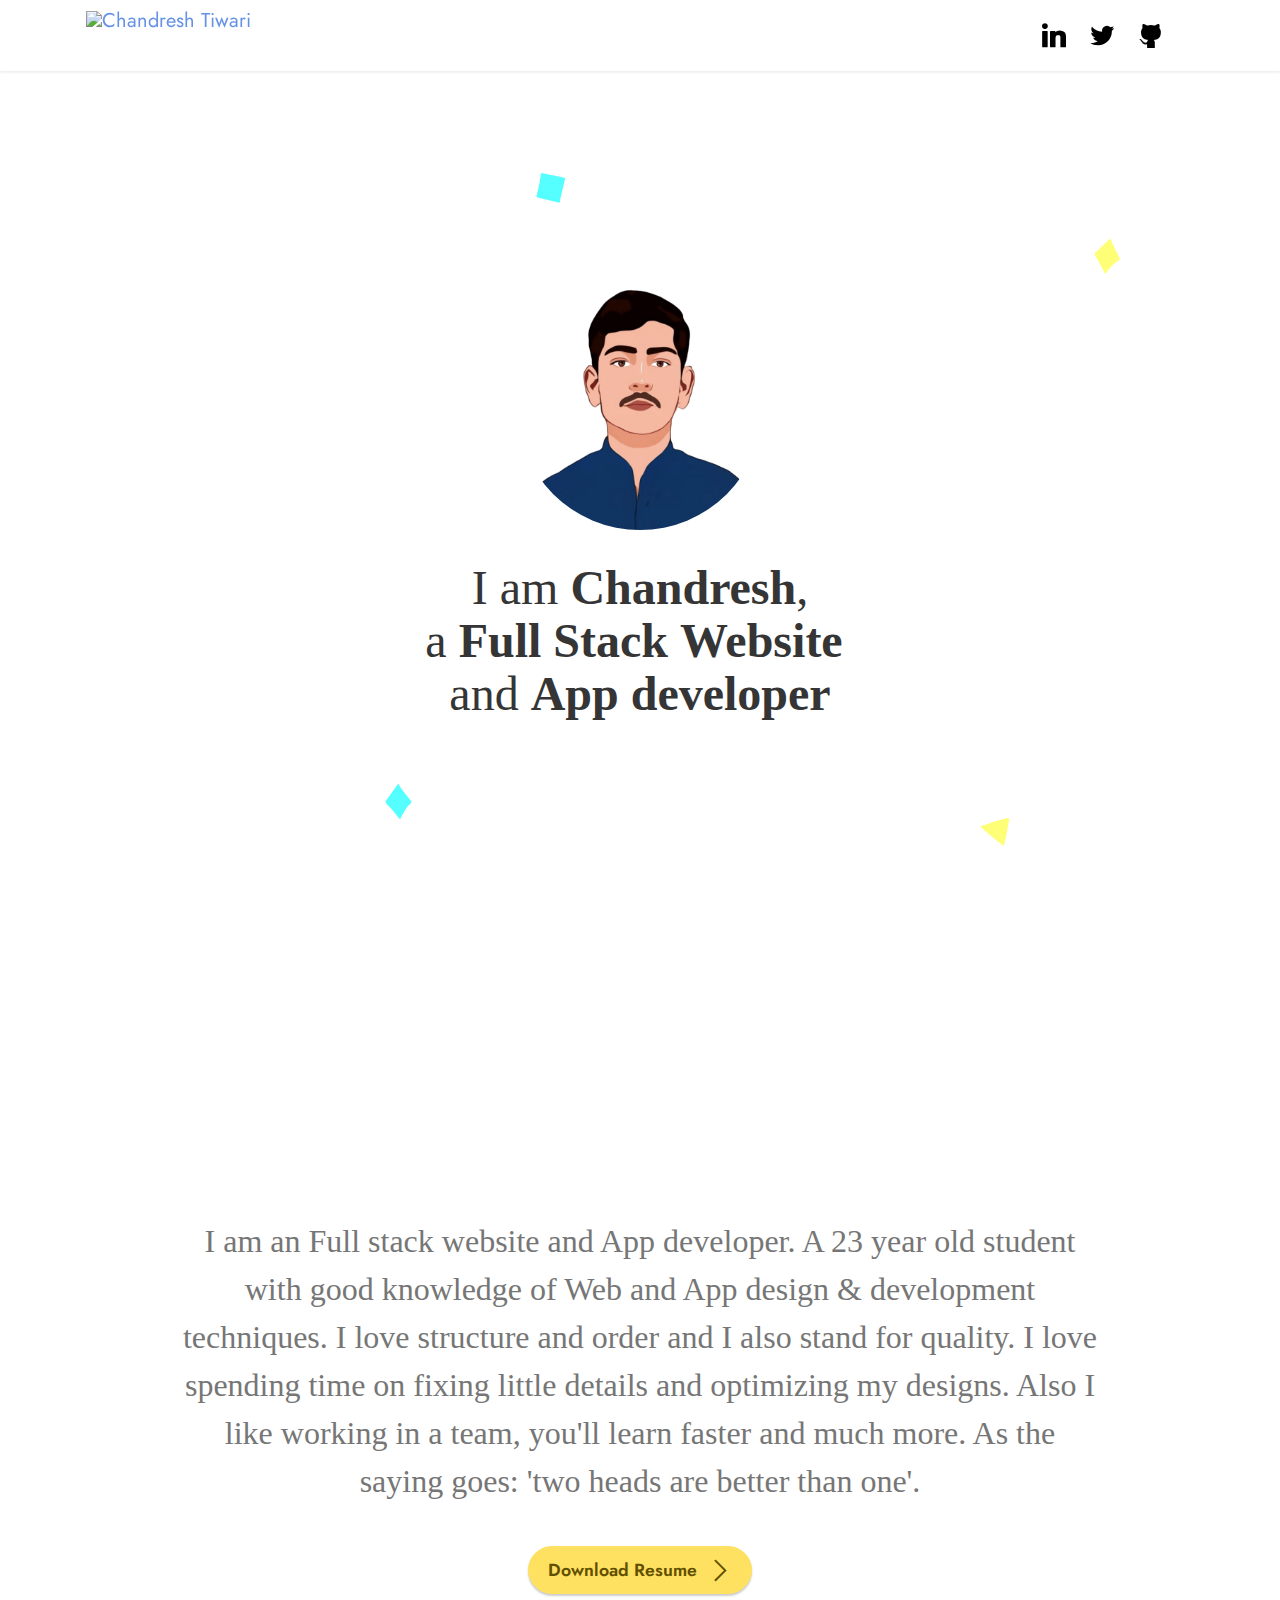
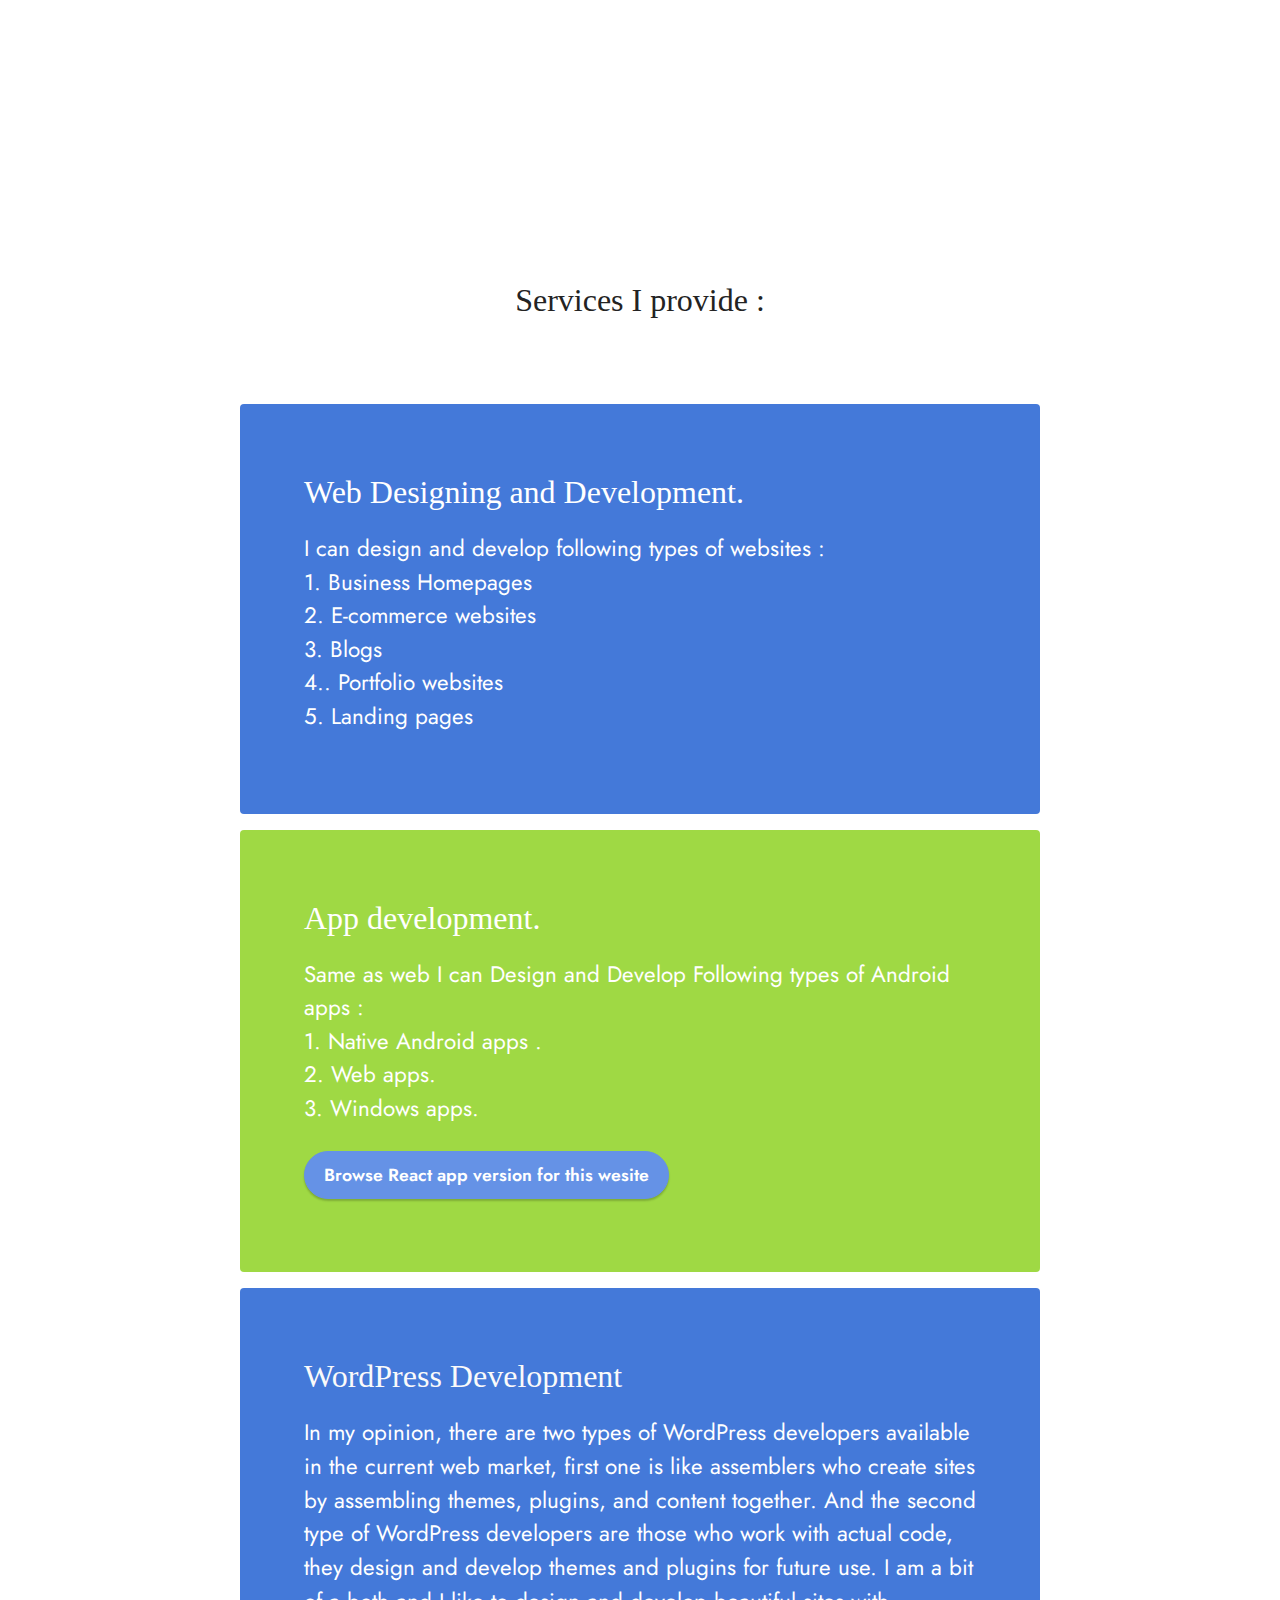
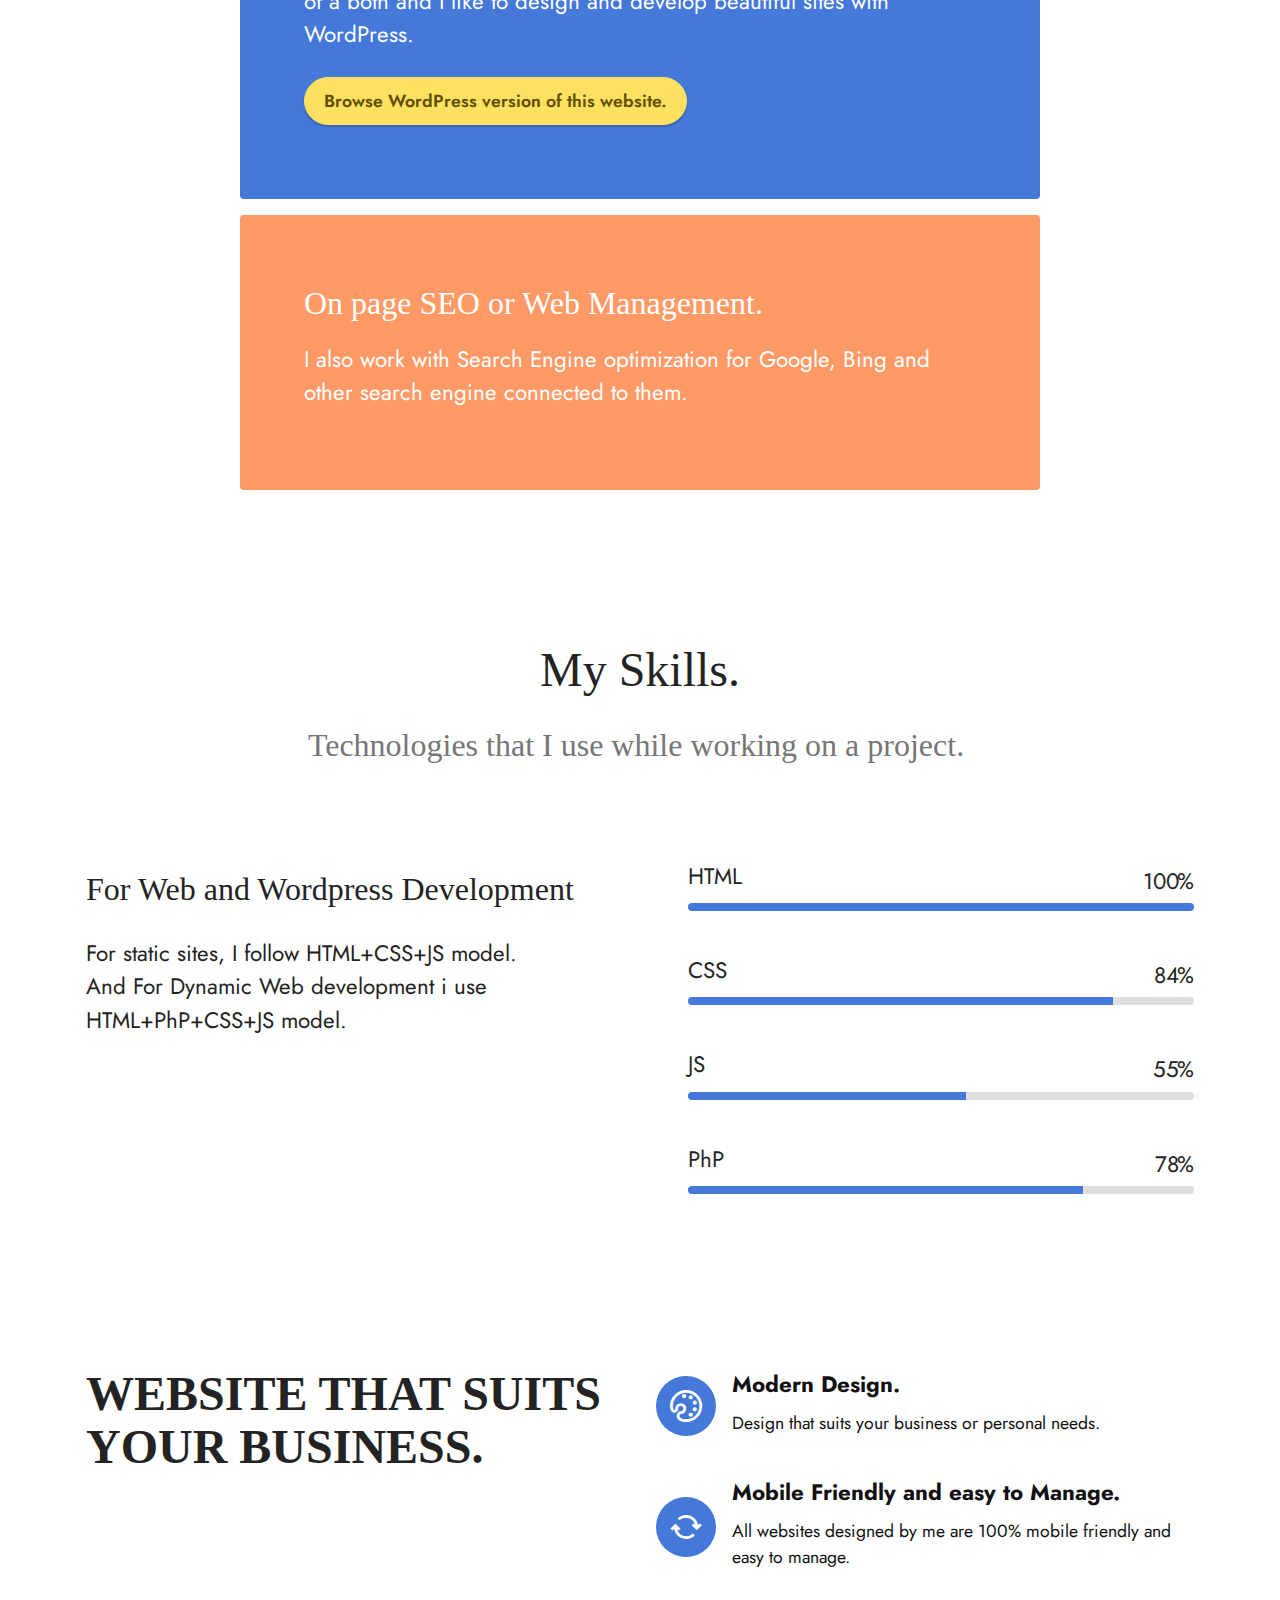
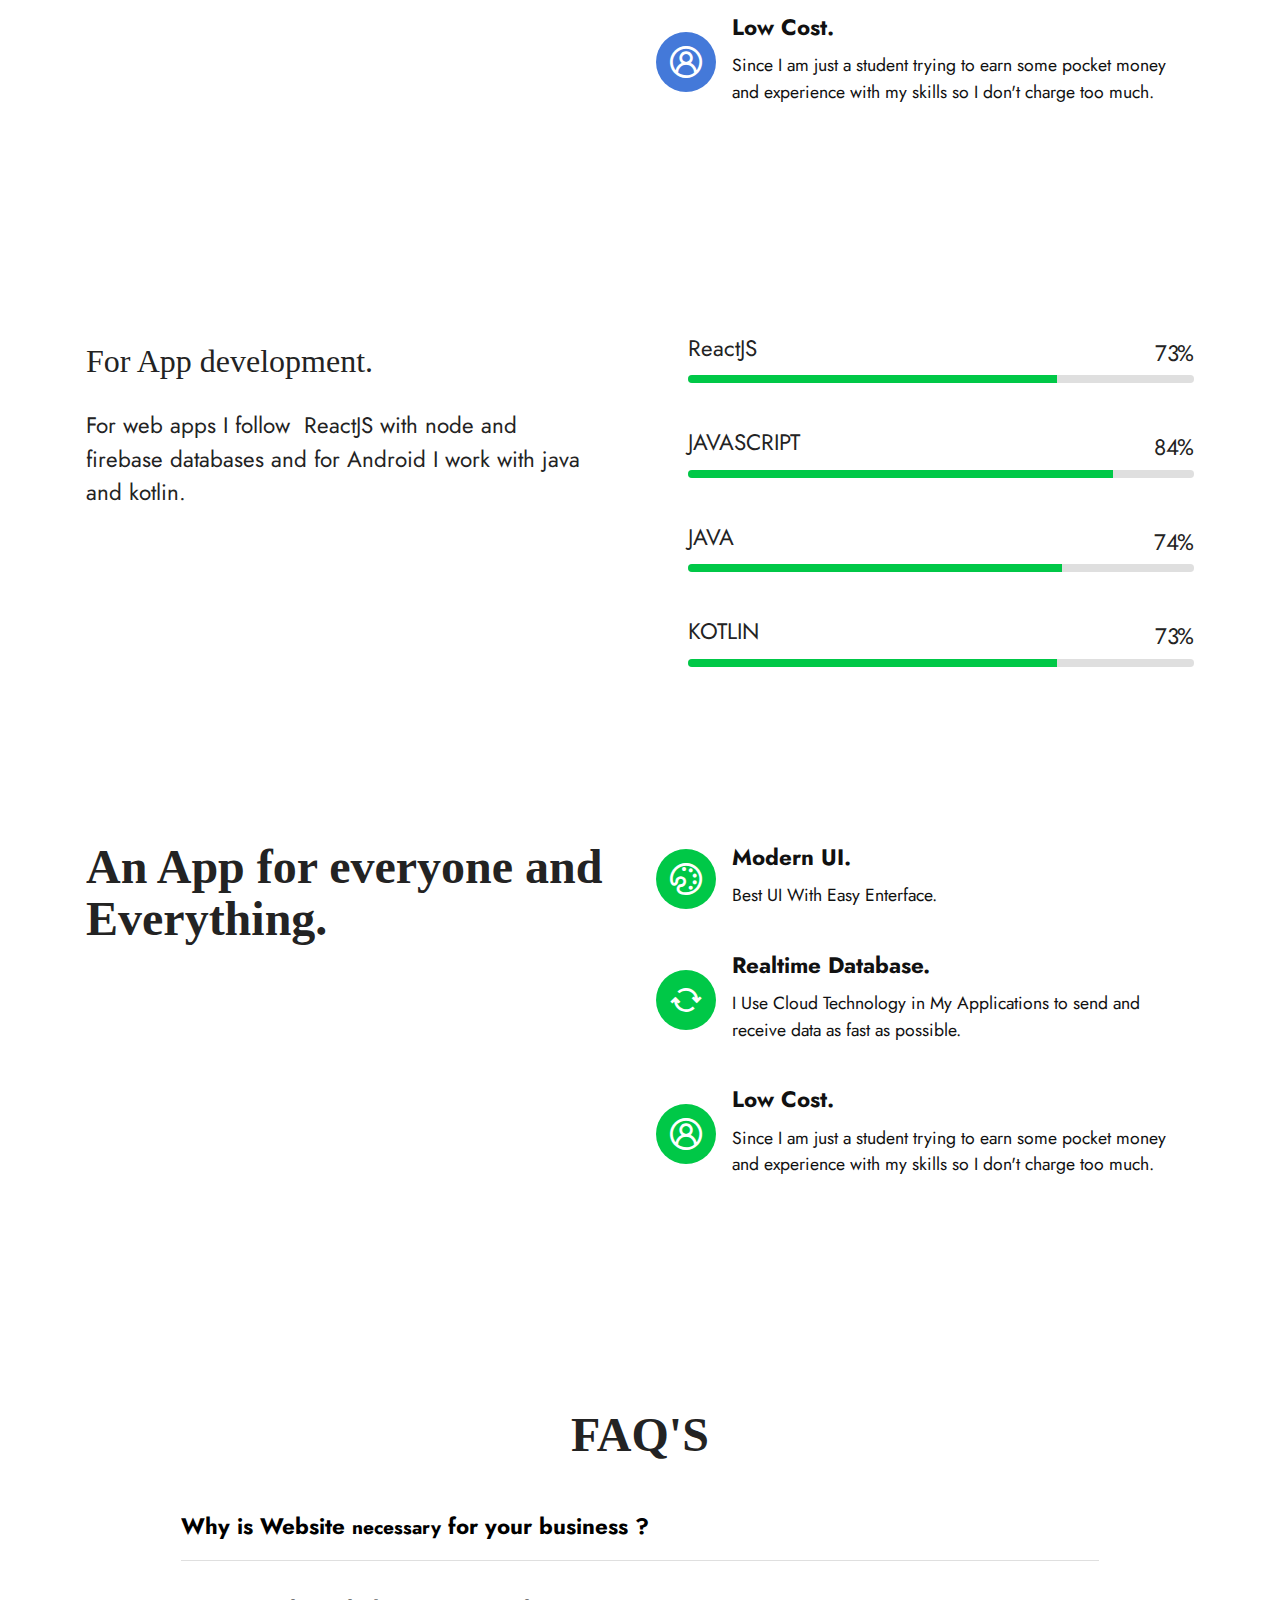
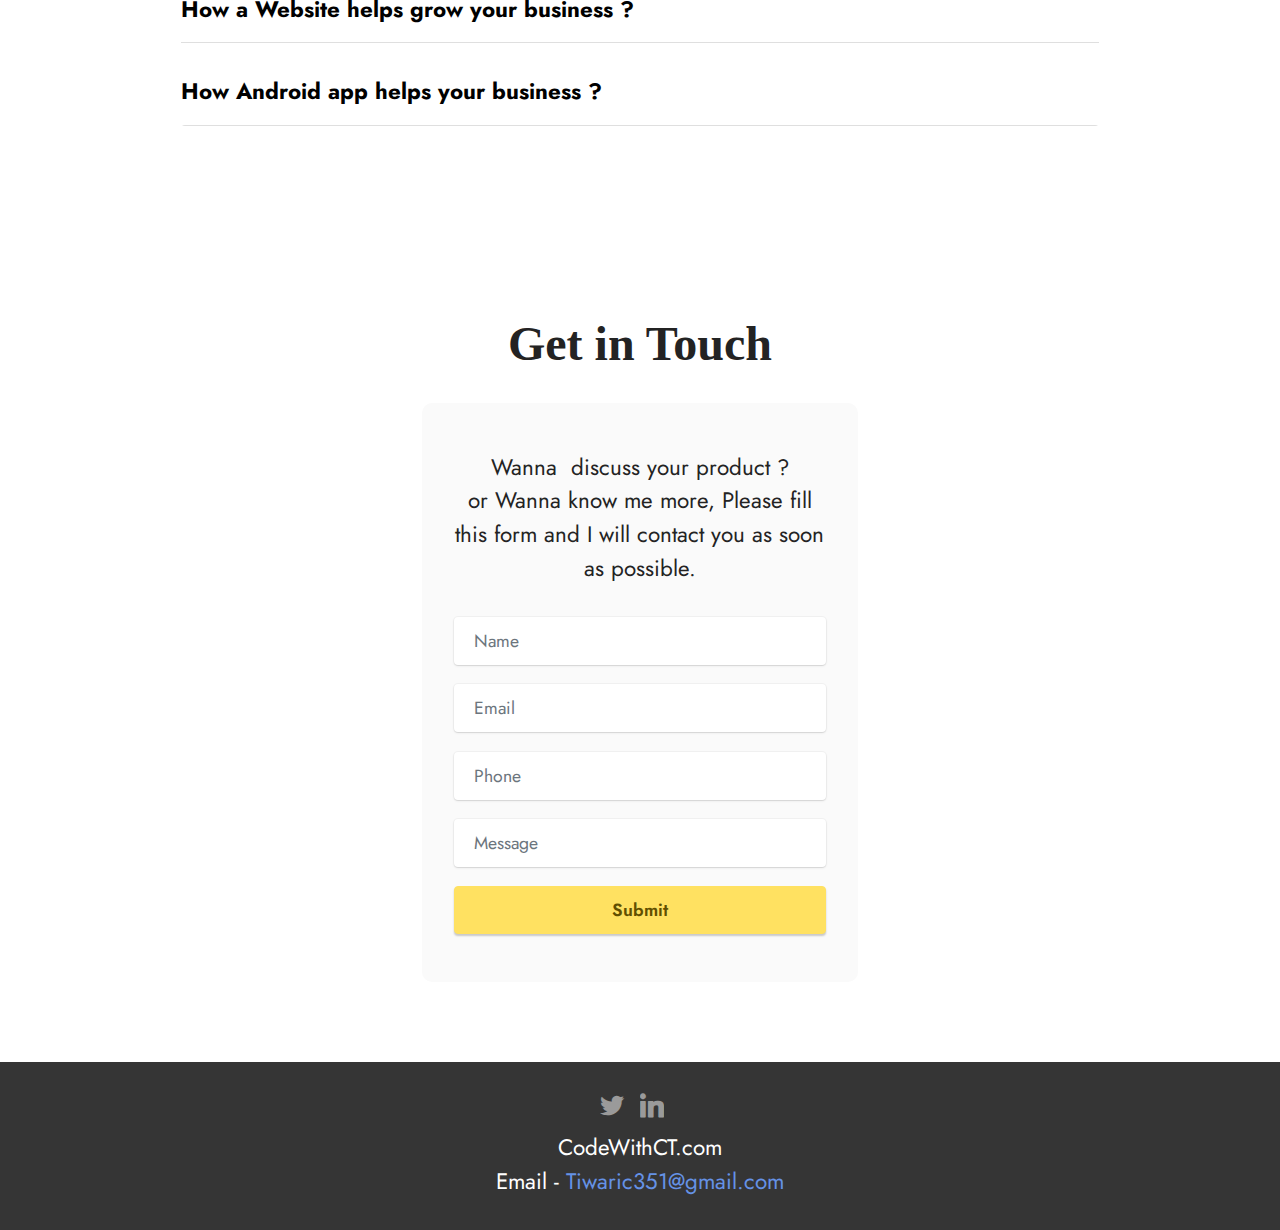
==== commit 148aade8: "repair block" ====
--- a/index.html
+++ b/index.html
@@ -1,625 +1,758 @@
 <!DOCTYPE html>
 <html lang="en-US">
+
 <head>
-  
-  <meta charset="UTF-8">
-  <meta http-equiv="X-UA-Compatible" content="IE=edge">
-  <meta name="robots" content="index, follow">
-  
-  <meta name="twitter:card" content="summary_large_image"/>
-  <meta name="twitter:image:src" content="assets/images/index-meta.jpg">
-  <meta property="og:image" content="assets/images/index-meta.jpg">
-  <meta name="twitter:title" content="Freelancer full stack web and Android developer | CodewithCT.com">
-  <meta name="viewport" content="width=device-width, initial-scale=1, minimum-scale=1">
-  <link rel="shortcut icon" href="assets/images/favicon-1.ico" type="image/x-icon">
-  <meta name="description" content="a full stack website designer and Android developer. I am a 23 year old student with good knowledge of Web design and Android development techniques.">
-  <meta name="keywords" content="HTML, CSS, JavaScript, web developer, web designer, freelancer, android, app, developer">
-  <meta name="author" content="Chandresh Tiwari">
-  
-  
-  <title>Freelancer full stack web and Android developer | CodewithCT.com</title>
-  <link rel="stylesheet" href="assets/web/assets/codewithct-icons2/codewithct2.css">
-  <link rel="stylesheet" href="assets/web/assets/codewithct-icons/codewithct-icons.css">
-  <link rel="stylesheet" href="assets/web/assets/codewithct-icons-bold/codewithct-icons-bold.css">
-  <link rel="stylesheet" href="assets/tether/tether.min.css">
-  <link rel="stylesheet" href="assets/bootstrap/css/bootstrap.min.css">
-  <link rel="stylesheet" href="assets/bootstrap/css/bootstrap-grid.min.css">
-  <link rel="stylesheet" href="assets/bootstrap/css/bootstrap-reboot.min.css">
-  <link rel="stylesheet" href="assets/dropdown/css/style.css">
-  <link rel="stylesheet" href="assets/formstyler/jquery.formstyler.css">
-  <link rel="stylesheet" href="assets/formstyler/jquery.formstyler.theme.css">
-  <link rel="stylesheet" href="assets/datepicker/jquery.datetimepicker.min.css">
-  <link rel="stylesheet" href="assets/socicon/css/styles.css">
-  <link rel="stylesheet" href="assets/theme/css/style.css">
-  <link rel="stylesheet" href="assets/cursor/cursorct.css">
-  <link href="assets/fonts/style.css" rel="stylesheet">
-  <link rel="preload" href="https://fonts.googleapis.com/css?family=Jost:100,200,300,400,500,600,700,800,900,100i,200i,300i,400i,500i,600i,700i,800i,900i&display=swap" as="style" onload="this.onload=null;this.rel='stylesheet'">
-  <noscript><link rel="stylesheet" href="https://fonts.googleapis.com/css?family=Jost:100,200,300,400,500,600,700,800,900,100i,200i,300i,400i,500i,600i,700i,800i,900i&display=swap"></noscript>
-  <link rel="preload" as="style" href="assets/codewithct/css/mbr-additional.css"><link rel="stylesheet" href="assets/codewithct/css/mbr-additional.css" type="text/css">
-  
-  
-  
-  
+
+    <meta charset="UTF-8">
+    <meta http-equiv="X-UA-Compatible" content="IE=edge">
+    <meta name="robots" content="index, follow">
+
+    <meta name="twitter:card" content="summary_large_image" />
+    <meta name="twitter:image:src" content="assets/images/index-meta.jpg">
+    <meta property="og:image" content="assets/images/index-meta.jpg">
+    <meta name="twitter:title" content="Freelancer full stack web and Android developer | CodewithCT.com">
+    <meta name="viewport" content="width=device-width, initial-scale=1, minimum-scale=1">
+    <link rel="shortcut icon" href="assets/images/favicon-1.ico" type="image/x-icon">
+    <meta name="description"
+        content="a full stack website designer and Android developer. I am a 23 year old student with good knowledge of Web design and Android development techniques.">
+    <meta name="keywords"
+        content="HTML, CSS, JavaScript, web developer, web designer, freelancer, android, app, developer">
+    <meta name="author" content="Chandresh Tiwari">
+
+
+    <title>Freelancer full stack web and Android developer | CodewithCT.com</title>
+    <link rel="stylesheet" href="assets/web/assets/codewithct-icons2/codewithct2.css">
+    <link rel="stylesheet" href="assets/web/assets/codewithct-icons/codewithct-icons.css">
+    <link rel="stylesheet" href="assets/web/assets/codewithct-icons-bold/codewithct-icons-bold.css">
+    <link rel="stylesheet" href="assets/tether/tether.min.css">
+    <link rel="stylesheet" href="assets/bootstrap/css/bootstrap.min.css">
+    <link rel="stylesheet" href="assets/bootstrap/css/bootstrap-grid.min.css">
+    <link rel="stylesheet" href="assets/bootstrap/css/bootstrap-reboot.min.css">
+    <link rel="stylesheet" href="assets/dropdown/css/style.css">
+    <link rel="stylesheet" href="assets/formstyler/jquery.formstyler.css">
+    <link rel="stylesheet" href="assets/formstyler/jquery.formstyler.theme.css">
+    <link rel="stylesheet" href="assets/datepicker/jquery.datetimepicker.min.css">
+    <link rel="stylesheet" href="assets/socicon/css/styles.css">
+    <link rel="stylesheet" href="assets/theme/css/style.css">
+    <link rel="stylesheet" href="assets/cursor/cursorct.css">
+    <link href="assets/fonts/style.css" rel="stylesheet">
+    <link rel="preload"
+        href="https://fonts.googleapis.com/css?family=Jost:100,200,300,400,500,600,700,800,900,100i,200i,300i,400i,500i,600i,700i,800i,900i&display=swap"
+        as="style" onload="this.onload=null;this.rel='stylesheet'">
+    <noscript>
+        <link rel="stylesheet"
+            href="https://fonts.googleapis.com/css?family=Jost:100,200,300,400,500,600,700,800,900,100i,200i,300i,400i,500i,600i,700i,800i,900i&display=swap">
+    </noscript>
+    <link rel="preload" as="style" href="assets/codewithct/css/mbr-additional.css">
+    <link rel="stylesheet" href="assets/codewithct/css/mbr-additional.css" type="text/css">
+
+
+
+
 </head>
+
 <body>
 
-<!-- Analytics -->
-<!-- Clarity tracking code for http://www.codewithct.com --><script>    (function(c,l,a,r,i,t,y){        c[a]=c[a]||function(){(c[a].q=c[a].q||[]).push(arguments)};        t=l.createElement(r);t.async=1;t.src="https://www.clarity.ms/tag/"+i+"?ref=bwt";        y=l.getElementsByTagName(r)[0];y.parentNode.insertBefore(t,y);    })(window, document, "clarity", "script", "75ow5qo7jx");</script>
-  
-  <!-- Global site tag (gtag.js) - Google Analytics -->
-<script async src="https://www.googletagmanager.com/gtag/js?id=G-C9JXLMP145"></script>
-<script>
-  window.dataLayer = window.dataLayer || [];
-  function gtag(){dataLayer.push(arguments);}
-  gtag('js', new Date());
-
-  gtag('config', 'G-C9JXLMP145');
-</script>
-<!-- /Analytics -->
-
-
-  
-  <section class="menu menu1 cid-sAToTck0s3" once="menu" id="menu1-1g">
-    
-
-    <nav class="navbar navbar-dropdown navbar-fixed-top navbar-expand-lg">
+    <!-- Analytics -->
+    <!-- Clarity tracking code for http://www.codewithct.com -->
+    <script>    (function (c, l, a, r, i, t, y) { c[a] = c[a] || function () { (c[a].q = c[a].q || []).push(arguments) }; t = l.createElement(r); t.async = 1; t.src = "https://www.clarity.ms/tag/" + i + "?ref=bwt"; y = l.getElementsByTagName(r)[0]; y.parentNode.insertBefore(t, y); })(window, document, "clarity", "script", "75ow5qo7jx");</script>
+
+    <!-- Global site tag (gtag.js) - Google Analytics -->
+    <script async src="https://www.googletagmanager.com/gtag/js?id=G-C9JXLMP145"></script>
+    <script>
+        window.dataLayer = window.dataLayer || [];
+        function gtag() { dataLayer.push(arguments); }
+        gtag('js', new Date());
+
+        gtag('config', 'G-C9JXLMP145');
+    </script>
+    <!-- /Analytics -->
+
+
+
+    <section class="menu menu1 cid-sAToTck0s3" once="menu" id="menu1-1g">
+
+
+        <nav class="navbar navbar-dropdown navbar-fixed-top navbar-expand-lg">
+            <div class="container">
+                <div class="navbar-brand">
+                    <span class="navbar-logo">
+                        <a href="index.html">
+                            <img src="assets/images/logo.png" alt="Chandresh Tiwari" style="height: 3rem;">
+                        </a>
+                    </span>
+
+                </div>
+                <button class="navbar-toggler" type="button" data-toggle="collapse"
+                    data-target="#navbarSupportedContent" aria-controls="navbarNavAltMarkup" aria-expanded="false"
+                    aria-label="Toggle navigation">
+                    <div class="hamburger">
+                        <span></span>
+                        <span></span>
+                        <span></span>
+                        <span></span>
+                    </div>
+                </button>
+                <div class="collapse navbar-collapse" id="navbarSupportedContent">
+
+                    <div class="icons-menu">
+                        <a class="iconfont-wrapper" href="https://linkedin.com/in/tiwaric351" target="_blank">
+                            <span class="p-2 mbr-iconfont socicon-linkedin socicon"></span>
+                        </a>
+                        <a class="iconfont-wrapper" href="https://twitter.com/tiwaric351" target="_blank">
+                            <span class="p-2 mbr-iconfont socicon-twitter socicon"></span>
+                        </a>
+                        <a class="iconfont-wrapper" href="https://github.com/codewithct" target="_blank">
+                            <span class="p-2 mbr-iconfont socicon-github socicon"></span>
+                        </a>
+
+                    </div>
+
+                </div>
+            </div>
+        </nav>
+    </section>
+
+    <section class="header9 cid-sATgW39Pqu mbr-fullscreen" id="header9-x">
+
+
+
+
+
+        <div class="text-center container">
+            <div class="row justify-content-center">
+                <div class="col-md-12 col-lg-9">
+                    <div class="image-wrap mb-4">
+                        <img src="assets/images/1616324937390-696x696.png" alt="">
+                    </div>
+                    <h4 class="mbr-section-title mbr-fonts-style mb-3 display-2">I am<strong> Chandresh</strong>,<div>a
+                            <strong>Full Stack&nbsp;Website&nbsp;</strong></div>
+                        <div>and&nbsp;<strong>App&nbsp;developer</strong></div>
+                    </h4>
+
+
+                </div>
+            </div>
+        </div>
+    </section>
+
+    <section class="header1 cid-sATpk5YneS mbr-fullscreen" id="header16-12">
         <div class="container">
-            <div class="navbar-brand">
-                <span class="navbar-logo">
-                    <a href="https://mobiri.se">
-                        <img src="assets/images/favicon.ico" alt="" style="height: 3rem;">
-                    </a>
-                </span>
-                
-            </div>
-            <button class="navbar-toggler" type="button" data-toggle="collapse" data-target="#navbarSupportedContent" aria-controls="navbarNavAltMarkup" aria-expanded="false" aria-label="Toggle navigation">
-                <div class="hamburger">
-                    <span></span>
-                    <span></span>
-                    <span></span>
-                    <span></span>
-                </div>
-            </button>
-            <div class="collapse navbar-collapse" id="navbarSupportedContent">
-                
-                <div class="icons-menu">
-                    <a class="iconfont-wrapper" href="https://linkedin.com/in/tiwaric351" target="_blank">
-                        <span class="p-2 mbr-iconfont socicon-linkedin socicon"></span>
-                    </a>
-                    <a class="iconfont-wrapper" href="https://twitter.com/tiwaric351" target="_blank">
-                        <span class="p-2 mbr-iconfont socicon-twitter socicon"></span>
-                    </a>
-                    <a class="iconfont-wrapper" href="https://github.com/codewithct" target="_blank">
-                        <span class="p-2 mbr-iconfont socicon-github socicon"></span>
-                    </a>
-                    
-                </div>
-                
-            </div>
-        </div>
-    </nav>
-</section>
-
-<section class="header9 cid-sATgW39Pqu" id="header9-x">
-
-    
-
-    
-
-    <div class="text-center container">
-        <div class="row justify-content-center">
-            <div class="col-md-12 col-lg-9">
-                <div class="image-wrap mb-4">
-                    <img src="assets/images/1616324937390-696x696.png" alt="">
-                </div>
-                <h4 class="mbr-section-title mbr-fonts-style mb-3 display-2">I am<strong> Chandresh</strong>,<div>a <strong>Full Stack&nbsp;Website&nbsp;</strong></div><div>and&nbsp;<strong>App&nbsp;developer</strong></div></h4>
-                
-                
-            </div>
-        </div>
-    </div>
-</section>
-
-<section class="header1 cid-sATpk5YneS mbr-fullscreen" id="header16-12">
-    <div class="container">
-        <div class="row justify-content-md-center">
-            <div class="col-md-10 align-center">
-                               <p class="mbr-text pb-3 mbr-fonts-style display-5">I am an Full stack website and App developer. A 23 year old student with good knowledge of Web and App design &amp; development techniques. I love structure and order and I also stand for quality. I love spending time on fixing little details and optimizing my designs. Also I like working in a team, you'll learn faster and much more. As the saying goes: 'two heads are better than one'.<br></p>
-                <div class="mbr-section-btn"><a class="btn btn-md btn-warning display-4" href="demos/resume_chandresh.pdf"><span class="mobi-mbri mobi-mbri-arrow-next mbr-iconfont mbr-iconfont-btn"></span>Download Resume</a></div>
-            </div>
-        </div>
-    </div>
-
-</section>
-
-<section class="content4 cid-sATutIsgRt" id="content4-15">
-    <div class="container-fluid">
-        <div class="row justify-content-center">
-            <div class="title col-md-12 col-lg-7">
-                
-                <h4 class="mbr-section-subtitle align-center mbr-fonts-style mb-4 display-5">
-                    Services I provide :<br></h4>
-                
-            </div>
-        </div>
-    </div>
-</section>
-
-<section class="content15 cid-sATuuzBR5l" id="content15-16">
-    <div class="container-fluid">
-        <div class="row justify-content-center">
-            <div class="card col-md-12 col-lg-8">
-                <div class="card-wrapper">
-                    <div class="card-box align-left">
-                        <h4 class="card-title mbr-fonts-style mbr-white mb-3 display-5">
-                            <strong>
-</strong><div><span style="font-size: 2rem;">Web Designing and Development.</span><br></div></h4>
-                        <p class="mbr-text mbr-fonts-style display-7">I can design and develop following types of websites :
-<br>1. Business Homepages
-<br>2.  E-commerce websites
-<br>3. Blogs
-<br>4..  Portfolio websites
-<br> 5. Landing pages</p>
-                        
-                    </div>
-                </div>
-            </div>
-        </div>
-    </div>
-</section>
-
-<section class="content15 cid-sATuveB1mz" id="content15-17">
-    <div class="container-fluid">
-        <div class="row justify-content-center">
-            <div class="card col-md-12 col-lg-8">
-                <div class="card-wrapper">
-                    <div class="card-box align-left">
-                        <h4 class="card-title mbr-fonts-style mbr-white mb-3 display-5">
-                            <strong>
-</strong><div>App development.</div></h4>
-                        <p class="mbr-text mbr-fonts-style display-7">Same as web I can Design and Develop Following types of Android apps : 
-<br>1. Native Android apps .
-<br>2. Web apps.
-<br>3. Windows apps.<br></p>
-                        <div class="mbr-section-btn mt-3"><a class="btn btn-primary display-4" href="https://codewithct.web.app" target="_blank">Browse React app version for this wesite</a></div>
-                    </div>
-                </div>
-            </div>
-        </div>
-    </div>
-</section>
-
-<section class="content15 cid-sATz8chSTM" id="content15-1i">
-    <div class="container-fluid">
-        <div class="row justify-content-center">
-            <div class="card col-md-12 col-lg-8">
-                <div class="card-wrapper">
-                    <div class="card-box align-left">
-                        <h4 class="card-title mbr-fonts-style mbr-white mb-3 display-5"><a href="page5.html#top" class="text-white">WordPress Development</a></h4>
-                        <p class="mbr-text mbr-fonts-style display-7">In my opinion, there are two types of WordPress developers available in the current web market, first one is like assemblers who create sites by assembling themes, plugins, and content together. And the second type of WordPress developers are those who work with actual code, they design and develop themes and plugins for future use. I am a bit of a both and I like to design and develop beautiful sites with WordPress.</p>
-                        <div class="mbr-section-btn mt-3"><a class="btn btn-warning display-4" href="https://wp.codewithct.com" target="_blank">Browse WordPress version of this website. </a></div>
-                    </div>
-                </div>
-            </div>
-        </div>
-    </div>
-</section>
-
-<section class="content15 cid-sATuvvnBgK" id="content15-18">
-    <div class="container-fluid">
-        <div class="row justify-content-center">
-            <div class="card col-md-12 col-lg-8">
-                <div class="card-wrapper">
-                    <div class="card-box align-left">
-                        <h4 class="card-title mbr-fonts-style mbr-white mb-3 display-5">On page SEO or Web Management.</h4>
-                        <p class="mbr-text mbr-fonts-style display-7">I also work with Search Engine optimization for Google, Bing and other search engine connected to them.</p>
-                        
-                    </div>
-                </div>
-            </div>
-        </div>
-    </div>
-</section>
-
-<section class="progress-bars2 cid-sATv9GaW3u" id="progress-bars2-19">
-    <div class="container">
-        <h2 class="mbr-section-title pb-3 align-center mbr-fonts-style display-2">My Skills.</h2>
-
-        <h3 class="mbr-section-subtitle mbr-fonts-style display-5">Technologies that I use while working on a project.&nbsp;</h3>
-
-        <div class="row pt-5 mt-5">
-            <div class="col-md-6 text-elements">
-                <h4 class="section-content-title pb-3 align-left mbr-fonts-style display-5">For Web and Wordpress Development</h4>
-                <p class="section-content-text align-left mbr-fonts-style display-7">
-                    For static sites, I follow HTML+CSS+JS model.<br>And For Dynamic Web development i use HTML+PhP+CSS+JS model.</p>
-            </div>
-            <div class="progress_elements col-md-6">
-                <div class="progress1 pb-5">
-                    <div class="title-wrap">
-                        <div class="progressbar-title mbr-fonts-style display-7">
-                            <p>HTML</p>
-                        </div>
-                        <div class="progress_value mbr-fonts-style display-7">
-                            <div class="progressbar-number">
-                            </div>
-                            <span>%</span>
-                        </div>
-                    </div>
-                    <progress class="progress progress-primary " max="100" value="100">
-                    </progress>
-                </div>
-                 
-                <div class="progress2 pb-5">
-                    <div class="title-wrap">
-                        <div class="progressbar-title mbr-fonts-style display-7">
-                            <p>
-                                CSS</p>
-                        </div>
-                    <div class="progress_value mbr-fonts-style display-7">
-                        <div class="progressbar-number">
-                        </div>
-                        <span>%</span>
-                    </div>
-                    </div>
-                    <progress class="progress progress-primary" max="100" value="84">
-                    </progress>
-                </div>
-                
-                <div class="progress3 pb-5">
-                    <div class="title-wrap">
-                        <div class="progressbar-title mbr-fonts-style display-7">
-                            <p>
-                                JS</p>
-                        </div>
-                    <div class="progress_value mbr-fonts-style display-7">
-                        <div class="progressbar-number">
-                        </div>
-                        <span>%</span>
-                    </div>
-                    </div>
-                    <progress class="progress progress-primary" max="100" value="55">
-                    </progress>
-                </div>
-                
-                <div class="progress4 pb-5">
-                    <div class="title-wrap">
-                        <div class="progressbar-title mbr-fonts-style display-7">
-                            <p>
-                                PhP</p>
-                        </div>
-                    <div class="progress_value mbr-fonts-style display-7">
-                        <div class="progressbar-number">
-                        </div>
-                        <span>%</span>
-                    </div>
-                    </div>
-                    <progress class="progress progress-primary" max="100" value="78">
-                    </progress>
-                </div>
-            
-                
-            </div>
-        </div>
-    </div>
-</section>
-
-<section class="features12 cid-sATwjLiS8d" id="features13-1e">
-    <div class="container">
-        <div class="row justify-content-center">
-            <div class="col-12 col-lg-6">
-                <div class="card-wrapper">
-                    <div class="card-box align-left">
-                        <h4 class="card-title mbr-fonts-style mb-4 display-2">
-                            <strong>WEBSITE THAT SUITS YOUR BUSINESS.</strong></h4>
-                        
-                        
-                    </div>
-                </div>
-            </div>
-            <div class="col-12 col-lg-6">
-                <div class="item mbr-flex">
-                    <div class="icon-box">
-                        <span class="mbr-iconfont mobi-mbri-change-style mobi-mbri" style="color: rgb(255, 255, 255); fill: rgb(255, 255, 255);"></span>
-                    </div>
-                    <div class="text-box">
-                        <h4 class="icon-title mbr-black mbr-fonts-style display-7">
-                            <strong>Modern Design.</strong></h4>
-                        <h5 class="icon-text mbr-black mbr-fonts-style display-4">Design that suits your business or personal needs.<br></h5>
-                    </div>
-                </div>
-                <div class="item mbr-flex">
-                    <div class="icon-box">
-                        <span class="mbr-iconfont mobi-mbri-update mobi-mbri"></span>
-                    </div>
-                    <div class="text-box">
-                        <h4 class="icon-title mbr-black mbr-fonts-style display-7">
-                            <strong>Mobile Friendly and easy to Manage.</strong></h4>
-                        <h5 class="icon-text mbr-black mbr-fonts-style display-4">All websites designed by me are 100% mobile friendly and easy to manage.</h5>
-                    </div>
-                </div>
-                <div class="item mbr-flex">
-                    <div class="icon-box">
-                        <span class="mbr-iconfont mobi-mbri-user-2 mobi-mbri"></span>
-                    </div>
-                    <div class="text-box">
-                        <h4 class="icon-title mbr-black mbr-fonts-style display-7"><strong>Low Cost.</strong></h4>
-                        <h5 class="icon-text mbr-black mbr-fonts-style display-4">Since I am just a student trying to earn some pocket money and experience with my skills so I don't charge too much.</h5>
-                    </div>
-                </div>
-            </div>
-        </div>
-    </div>
-</section>
-
-<section class="progress-bars2 cid-sD6lTTlgLp" id="progress-bars2-22">
-    <div class="container">
-        <div class="row pt-5 mt-5">
-            <div class="col-md-6 text-elements">
-                <h4 class="section-content-title pb-3 align-left mbr-fonts-style display-5">For App development.&nbsp;</h4>
-                <p class="section-content-text align-left mbr-fonts-style display-7">For web apps I follow&nbsp; ReactJS with node and firebase databases and for Android I work with java and kotlin.&nbsp;</p>
-            </div>
-            <div class="progress_elements col-md-6">
-                <div class="progress1 pb-5">
-                    <div class="title-wrap">
-                        <div class="progressbar-title mbr-fonts-style display-7">
-                            <p>ReactJS</p>
-                        </div>
-                        <div class="progress_value mbr-fonts-style display-7">
-                            <div class="progressbar-number">
-                            </div>
-                            <span>%</span>
-                        </div>
-                    </div>
-                    <progress class="progress progress-primary " max="100" value="73">
-                    </progress>
-                </div>
-                 
-                <div class="progress2 pb-5">
-                    <div class="title-wrap">
-                        <div class="progressbar-title mbr-fonts-style display-7">
-                            <p>
-                                JAVASCRIPT</p>
-                        </div>
-                    <div class="progress_value mbr-fonts-style display-7">
-                        <div class="progressbar-number">
-                        </div>
-                        <span>%</span>
-                    </div>
-                    </div>
-                    <progress class="progress progress-primary" max="100" value="84">
-                    </progress>
-                </div>
-                
-                <div class="progress3 pb-5">
-                    <div class="title-wrap">
-                        <div class="progressbar-title mbr-fonts-style display-7">
-                            <p>
-                                JAVA</p>
-                        </div>
-                    <div class="progress_value mbr-fonts-style display-7">
-                        <div class="progressbar-number">
-                        </div>
-                        <span>%</span>
-                    </div>
-                    </div>
-                    <progress class="progress progress-primary" max="100" value="74">
-                    </progress>
-                </div>
-                
-                <div class="progress4 pb-5">
-                    <div class="title-wrap">
-                        <div class="progressbar-title mbr-fonts-style display-7">
-                            <p>
-                                KOTLIN</p>
-                        </div>
-                    <div class="progress_value mbr-fonts-style display-7">
-                        <div class="progressbar-number">
-                        </div>
-                        <span>%</span>
-                    </div>
-                    </div>
-                    <progress class="progress progress-primary" max="100" value="73">
-                    </progress>
-                </div>
-            
-                
-            </div>
-        </div>
-    </div>
-</section>
-
-<section class="features12 cid-sATwkWQdXM" id="features13-1f">
-    <div class="container">
-        <div class="row justify-content-center">
-            <div class="col-12 col-lg-6">
-                <div class="card-wrapper">
-                    <div class="card-box align-left">
-                        <h4 class="card-title mbr-fonts-style mb-4 display-2">
-                            <strong>An App for everyone and Everything.</strong><br><strong><br></strong></h4>
-                        
-                    </div>
-                </div>
-            </div>
-            <div class="col-12 col-lg-6">
-                <div class="item mbr-flex">
-                    <div class="icon-box">
-                        <span class="mbr-iconfont mobi-mbri-change-style mobi-mbri"></span>
-                    </div>
-                    <div class="text-box">
-                        <h4 class="icon-title mbr-black mbr-fonts-style display-7">
-                            <strong>Modern UI.</strong></h4>
-                        <h5 class="icon-text mbr-black mbr-fonts-style display-4">Best UI With Easy Enterface.<br></h5>
-                    </div>
-                </div>
-                <div class="item mbr-flex">
-                    <div class="icon-box">
-                        <span class="mbr-iconfont mobi-mbri-update mobi-mbri"></span>
-                    </div>
-                    <div class="text-box">
-                        <h4 class="icon-title mbr-black mbr-fonts-style display-7"><strong>Realtime Database.</strong></h4>
-                        <h5 class="icon-text mbr-black mbr-fonts-style display-4">I Use Cloud Technology in My Applications to send and receive data as fast as possible.</h5>
-                    </div>
-                </div>
-                <div class="item mbr-flex">
-                    <div class="icon-box">
-                        <span class="mbr-iconfont mobi-mbri-user-2 mobi-mbri"></span>
-                    </div>
-                    <div class="text-box">
-                        <h4 class="icon-title mbr-black mbr-fonts-style display-7"><strong>Low Cost.</strong></h4>
-                        <h5 class="icon-text mbr-black mbr-fonts-style display-4">Since I am just a student trying to earn some pocket money and experience with my skills so I don't charge too much.</h5>
-                    </div>
-                </div>
-            </div>
-        </div>
-    </div>
-</section>
-
-<section class="content16 cid-sD6sp50dXQ" id="content16-23">
-    <div class="container">
-        <div class="row justify-content-center">
-            <div class="col-12 col-md-10">
-                <div class="mbr-section-head align-center mb-4">
-                    <h3 class="mbr-section-title mb-0 mbr-fonts-style display-2"><strong>FAQ'S</strong></h3>
-                    
-                </div>
-                <div id="bootstrap-accordion_12" class="panel-group accordionStyles accordion" role="tablist" aria-multiselectable="true">
-                    <div class="card mb-3">
-                        <div class="card-header" role="tab" id="headingOne">
-                            <a role="button" class="panel-title collapsed" data-toggle="collapse" data-core="" href="#collapse1_12" aria-expanded="false" aria-controls="collapse1">
-                                <h6 class="panel-title-edit mbr-fonts-style mb-0 display-7"><strong>Why is Website </strong><span style="font-size: 19.2px;"><strong>necessary</strong></span><strong>&nbsp;for your business ?</strong></h6>
-                                <span class="sign mbr-iconfont mbri-arrow-down"></span>
+            <div class="row justify-content-md-center">
+                <div class="col-md-10 align-center">
+                    <p class="mbr-text pb-3 mbr-fonts-style display-5">I am an Full stack website and App developer. A
+                        23 year old student with good knowledge of Web and App design &amp; development techniques. I
+                        love structure and order and I also stand for quality. I love spending time on fixing little
+                        details and optimizing my designs. Also I like working in a team, you'll learn faster and much
+                        more. As the saying goes: 'two heads are better than one'.<br></p>
+                    <div class="mbr-section-btn"><a class="btn btn-md btn-warning display-4"
+                            href="demos/resume_chandresh.pdf"><span
+                                class="mobi-mbri mobi-mbri-arrow-next mbr-iconfont mbr-iconfont-btn"></span>Download
+                            Resume</a></div>
+                </div>
+            </div>
+        </div>
+
+    </section>
+
+    <section class="content4 cid-sATutIsgRt" id="content4-15">
+        <div class="container-fluid">
+            <div class="row justify-content-center">
+                <div class="title col-md-12 col-lg-7">
+
+                    <h4 class="mbr-section-subtitle align-center mbr-fonts-style mb-4 display-5">
+                        Services I provide :<br></h4>
+
+                </div>
+            </div>
+        </div>
+    </section>
+
+    <section class="content15 cid-sATuuzBR5l" id="content15-16">
+        <div class="container-fluid">
+            <div class="row justify-content-center">
+                <div class="card col-md-12 col-lg-8">
+                    <div class="card-wrapper">
+                        <div class="card-box align-left">
+                            <h4 class="card-title mbr-fonts-style mbr-white mb-3 display-5">
+                                <strong>
+                                </strong>
+                                <div><span>Web Designing and Development.</span><br></div>
+                            </h4>
+                            <p class="mbr-text mbr-fonts-style display-7">I can design and develop following types of
+                                websites :
+                                <br>1. Business Homepages
+                                <br>2. E-commerce websites
+                                <br>3. Blogs
+                                <br>4.. Portfolio websites
+                                <br> 5. Landing pages
+                            </p>
+
+                        </div>
+                    </div>
+                </div>
+            </div>
+        </div>
+    </section>
+
+    <section class="content15 cid-sATuveB1mz" id="content15-17">
+        <div class="container-fluid">
+            <div class="row justify-content-center">
+                <div class="card col-md-12 col-lg-8">
+                    <div class="card-wrapper">
+                        <div class="card-box align-left">
+                            <h4 class="card-title mbr-fonts-style mbr-white mb-3 display-5">
+                                <strong>
+                                </strong>
+                                <div>App development.</div>
+                            </h4>
+                            <p class="mbr-text mbr-fonts-style display-7">Same as web I can Design and Develop Following
+                                types of Android apps :
+                                <br>1. Native Android apps .
+                                <br>2. Web apps.
+                                <br>3. Windows apps.<br>
+                            </p>
+                            <div class="mbr-section-btn mt-3"><a class="btn btn-primary display-4"
+                                    href="https://codewithct.web.app" target="_blank">Browse React app version for this
+                                    wesite</a></div>
+                        </div>
+                    </div>
+                </div>
+            </div>
+        </div>
+    </section>
+
+    <section class="content15 cid-sATz8chSTM" id="content15-1i">
+        <div class="container-fluid">
+            <div class="row justify-content-center">
+                <div class="card col-md-12 col-lg-8">
+                    <div class="card-wrapper">
+                        <div class="card-box align-left">
+                            <h4 class="card-title mbr-fonts-style mbr-white mb-3 display-5"><a href="page5.html#top"
+                                    class="text-white">WordPress Development</a></h4>
+                            <p class="mbr-text mbr-fonts-style display-7">In my opinion, there are two types of
+                                WordPress developers available in the current web market, first one is like assemblers
+                                who create sites by assembling themes, plugins, and content together. And the second
+                                type of WordPress developers are those who work with actual code, they design and
+                                develop themes and plugins for future use. I am a bit of a both and I like to design and
+                                develop beautiful sites with WordPress.</p>
+                            <div class="mbr-section-btn mt-3"><a class="btn btn-warning display-4"
+                                    href="https://wp.codewithct.com" target="_blank">Browse WordPress version of this
+                                    website. </a></div>
+                        </div>
+                    </div>
+                </div>
+            </div>
+        </div>
+    </section>
+
+    <section class="content15 cid-sATuvvnBgK" id="content15-18">
+        <div class="container-fluid">
+            <div class="row justify-content-center">
+                <div class="card col-md-12 col-lg-8">
+                    <div class="card-wrapper">
+                        <div class="card-box align-left">
+                            <h4 class="card-title mbr-fonts-style mbr-white mb-3 display-5">On page SEO or Web
+                                Management.</h4>
+                            <p class="mbr-text mbr-fonts-style display-7">I also work with Search Engine optimization
+                                for Google, Bing and other search engine connected to them.</p>
+
+                        </div>
+                    </div>
+                </div>
+            </div>
+        </div>
+    </section>
+
+    <section class="progress-bars2 cid-sATv9GaW3u" id="progress-bars2-19">
+        <div class="container">
+            <h2 class="mbr-section-title pb-3 align-center mbr-fonts-style display-2">My Skills.</h2>
+
+            <h3 class="mbr-section-subtitle mbr-fonts-style display-5">Technologies that I use while working on a
+                project.&nbsp;</h3>
+
+            <div class="row pt-5 mt-5">
+                <div class="col-md-6 text-elements">
+                    <h4 class="section-content-title pb-3 align-left mbr-fonts-style display-5">For Web and Wordpress
+                        Development</h4>
+                    <p class="section-content-text align-left mbr-fonts-style display-7">
+                        For static sites, I follow HTML+CSS+JS model.<br>And For Dynamic Web development i use
+                        HTML+PhP+CSS+JS model.</p>
+                </div>
+                <div class="progress_elements col-md-6">
+                    <div class="progress1 pb-5">
+                        <div class="title-wrap">
+                            <div class="progressbar-title mbr-fonts-style display-7">
+                                <p>HTML</p>
+                            </div>
+                            <div class="progress_value mbr-fonts-style display-7">
+                                <div class="progressbar-number">
+                                </div>
+                                <span>%</span>
+                            </div>
+                        </div>
+                        <progress class="progress progress-primary " max="100" value="100">
+                        </progress>
+                    </div>
+
+                    <div class="progress2 pb-5">
+                        <div class="title-wrap">
+                            <div class="progressbar-title mbr-fonts-style display-7">
+                                <p>
+                                    CSS</p>
+                            </div>
+                            <div class="progress_value mbr-fonts-style display-7">
+                                <div class="progressbar-number">
+                                </div>
+                                <span>%</span>
+                            </div>
+                        </div>
+                        <progress class="progress progress-primary" max="100" value="84">
+                        </progress>
+                    </div>
+
+                    <div class="progress3 pb-5">
+                        <div class="title-wrap">
+                            <div class="progressbar-title mbr-fonts-style display-7">
+                                <p>
+                                    JS</p>
+                            </div>
+                            <div class="progress_value mbr-fonts-style display-7">
+                                <div class="progressbar-number">
+                                </div>
+                                <span>%</span>
+                            </div>
+                        </div>
+                        <progress class="progress progress-primary" max="100" value="55">
+                        </progress>
+                    </div>
+
+                    <div class="progress4 pb-5">
+                        <div class="title-wrap">
+                            <div class="progressbar-title mbr-fonts-style display-7">
+                                <p>
+                                    PhP</p>
+                            </div>
+                            <div class="progress_value mbr-fonts-style display-7">
+                                <div class="progressbar-number">
+                                </div>
+                                <span>%</span>
+                            </div>
+                        </div>
+                        <progress class="progress progress-primary" max="100" value="78">
+                        </progress>
+                    </div>
+
+
+                </div>
+            </div>
+        </div>
+    </section>
+
+    <section class="features12 cid-sATwjLiS8d" id="features13-1e">
+        <div class="container">
+            <div class="row justify-content-center">
+                <div class="col-12 col-lg-6">
+                    <div class="card-wrapper">
+                        <div class="card-box align-left">
+                            <h4 class="card-title mbr-fonts-style mb-4 display-2">
+                                <strong>WEBSITE THAT SUITS YOUR BUSINESS.</strong>
+                            </h4>
+
+
+                        </div>
+                    </div>
+                </div>
+                <div class="col-12 col-lg-6">
+                    <div class="item mbr-flex">
+                        <div class="icon-box">
+                            <span class="mbr-iconfont mobi-mbri-change-style mobi-mbri"
+                                style="color: rgb(255, 255, 255); fill: rgb(255, 255, 255);"></span>
+                        </div>
+                        <div class="text-box">
+                            <h4 class="icon-title mbr-black mbr-fonts-style display-7">
+                                <strong>Modern Design.</strong>
+                            </h4>
+                            <h5 class="icon-text mbr-black mbr-fonts-style display-4">Design that suits your business or
+                                personal needs.<br></h5>
+                        </div>
+                    </div>
+                    <div class="item mbr-flex">
+                        <div class="icon-box">
+                            <span class="mbr-iconfont mobi-mbri-update mobi-mbri"></span>
+                        </div>
+                        <div class="text-box">
+                            <h4 class="icon-title mbr-black mbr-fonts-style display-7">
+                                <strong>Mobile Friendly and easy to Manage.</strong>
+                            </h4>
+                            <h5 class="icon-text mbr-black mbr-fonts-style display-4">All websites designed by me are
+                                100% mobile friendly and easy to manage.</h5>
+                        </div>
+                    </div>
+                    <div class="item mbr-flex">
+                        <div class="icon-box">
+                            <span class="mbr-iconfont mobi-mbri-user-2 mobi-mbri"></span>
+                        </div>
+                        <div class="text-box">
+                            <h4 class="icon-title mbr-black mbr-fonts-style display-7"><strong>Low Cost.</strong></h4>
+                            <h5 class="icon-text mbr-black mbr-fonts-style display-4">Since I am just a student trying
+                                to earn some pocket money and experience with my skills so I don't charge too much.</h5>
+                        </div>
+                    </div>
+                </div>
+            </div>
+        </div>
+    </section>
+
+    <section class="progress-bars2 cid-sD6lTTlgLp" id="progress-bars2-22">
+        <div class="container">
+            <div class="row pt-5 mt-5">
+                <div class="col-md-6 text-elements">
+                    <h4 class="section-content-title pb-3 align-left mbr-fonts-style display-5">For App
+                        development.&nbsp;</h4>
+                    <p class="section-content-text align-left mbr-fonts-style display-7">For web apps I follow&nbsp;
+                        ReactJS with node and firebase databases and for Android I work with java and kotlin.&nbsp;</p>
+                </div>
+                <div class="progress_elements col-md-6">
+                    <div class="progress1 pb-5">
+                        <div class="title-wrap">
+                            <div class="progressbar-title mbr-fonts-style display-7">
+                                <p>ReactJS</p>
+                            </div>
+                            <div class="progress_value mbr-fonts-style display-7">
+                                <div class="progressbar-number">
+                                </div>
+                                <span>%</span>
+                            </div>
+                        </div>
+                        <progress class="progress progress-primary " max="100" value="73">
+                        </progress>
+                    </div>
+
+                    <div class="progress2 pb-5">
+                        <div class="title-wrap">
+                            <div class="progressbar-title mbr-fonts-style display-7">
+                                <p>
+                                    JAVASCRIPT</p>
+                            </div>
+                            <div class="progress_value mbr-fonts-style display-7">
+                                <div class="progressbar-number">
+                                </div>
+                                <span>%</span>
+                            </div>
+                        </div>
+                        <progress class="progress progress-primary" max="100" value="84">
+                        </progress>
+                    </div>
+
+                    <div class="progress3 pb-5">
+                        <div class="title-wrap">
+                            <div class="progressbar-title mbr-fonts-style display-7">
+                                <p>
+                                    JAVA</p>
+                            </div>
+                            <div class="progress_value mbr-fonts-style display-7">
+                                <div class="progressbar-number">
+                                </div>
+                                <span>%</span>
+                            </div>
+                        </div>
+                        <progress class="progress progress-primary" max="100" value="74">
+                        </progress>
+                    </div>
+
+                    <div class="progress4 pb-5">
+                        <div class="title-wrap">
+                            <div class="progressbar-title mbr-fonts-style display-7">
+                                <p>
+                                    KOTLIN</p>
+                            </div>
+                            <div class="progress_value mbr-fonts-style display-7">
+                                <div class="progressbar-number">
+                                </div>
+                                <span>%</span>
+                            </div>
+                        </div>
+                        <progress class="progress progress-primary" max="100" value="73">
+                        </progress>
+                    </div>
+
+
+                </div>
+            </div>
+        </div>
+    </section>
+
+    <section class="features12 cid-sATwkWQdXM" id="features13-1f">
+        <div class="container">
+            <div class="row justify-content-center">
+                <div class="col-12 col-lg-6">
+                    <div class="card-wrapper">
+                        <div class="card-box align-left">
+                            <h4 class="card-title mbr-fonts-style mb-4 display-2">
+                                <strong>An App for everyone and Everything.</strong><br><strong><br></strong>
+                            </h4>
+
+                        </div>
+                    </div>
+                </div>
+                <div class="col-12 col-lg-6">
+                    <div class="item mbr-flex">
+                        <div class="icon-box">
+                            <span class="mbr-iconfont mobi-mbri-change-style mobi-mbri"></span>
+                        </div>
+                        <div class="text-box">
+                            <h4 class="icon-title mbr-black mbr-fonts-style display-7">
+                                <strong>Modern UI.</strong>
+                            </h4>
+                            <h5 class="icon-text mbr-black mbr-fonts-style display-4">Best UI With Easy Enterface.<br>
+                            </h5>
+                        </div>
+                    </div>
+                    <div class="item mbr-flex">
+                        <div class="icon-box">
+                            <span class="mbr-iconfont mobi-mbri-update mobi-mbri"></span>
+                        </div>
+                        <div class="text-box">
+                            <h4 class="icon-title mbr-black mbr-fonts-style display-7"><strong>Realtime
+                                    Database.</strong></h4>
+                            <h5 class="icon-text mbr-black mbr-fonts-style display-4">I Use Cloud Technology in My
+                                Applications to send and receive data as fast as possible.</h5>
+                        </div>
+                    </div>
+                    <div class="item mbr-flex">
+                        <div class="icon-box">
+                            <span class="mbr-iconfont mobi-mbri-user-2 mobi-mbri"></span>
+                        </div>
+                        <div class="text-box">
+                            <h4 class="icon-title mbr-black mbr-fonts-style display-7"><strong>Low Cost.</strong></h4>
+                            <h5 class="icon-text mbr-black mbr-fonts-style display-4">Since I am just a student trying
+                                to earn some pocket money and experience with my skills so I don't charge too much.</h5>
+                        </div>
+                    </div>
+                </div>
+            </div>
+        </div>
+    </section>
+
+    <section class="content16 cid-sD6sp50dXQ" id="content16-23">
+        <div class="container">
+            <div class="row justify-content-center">
+                <div class="col-12 col-md-10">
+                    <div class="mbr-section-head align-center mb-4">
+                        <h3 class="mbr-section-title mb-0 mbr-fonts-style display-2"><strong>FAQ'S</strong></h3>
+
+                    </div>
+                    <div id="bootstrap-accordion_12" class="panel-group accordionStyles accordion" role="tablist"
+                        aria-multiselectable="true">
+                        <div class="card mb-3">
+                            <div class="card-header" role="tab" id="headingOne">
+                                <a role="button" class="panel-title collapsed" data-toggle="collapse" data-core=""
+                                    href="#collapse1_12" aria-expanded="false" aria-controls="collapse1">
+                                    <h6 class="panel-title-edit mbr-fonts-style mb-0 display-7"><strong>Why is Website
+                                        </strong><span
+                                            style="font-size: 19.2px;"><strong>necessary</strong></span><strong>&nbsp;for
+                                            your business ?</strong></h6>
+                                    <span class="sign mbr-iconfont mbri-arrow-down"></span>
+                                </a>
+                            </div>
+                            <div id="collapse1_12" class="panel-collapse noScroll collapse" role="tabpanel"
+                                aria-labelledby="headingOne" data-parent="#bootstrap-accordion_12">
+                                <div class="panel-body">
+                                    <p class="mbr-fonts-style panel-text display-4">If your business has gotten this far
+                                        without a website, you might be wondering: do I need a website for my business?
+                                        What’s the point if my business is already successful without one?
+                                        <br>
+                                        <br>The short answer is that there has never been a better or more important
+                                        time to invest in a website for your business. A website offers a wide variety
+                                        of benefits for small businesses, and most of these benefits increase in value
+                                        exponentially year over year, just like the Internet itself.<br>
+                                        <br>Not convinced? I’ve collected eight of the biggest benefits your small
+                                        business can receive from even a simple website.<br><br>1. A website makes you
+                                        look professional.<br>2. Your website can attract new customers through
+                                        Google.<br>3. You can clearly showcase your products and services.<br>4. You can
+                                        display your best reviews and testimonials prominently on your website.<br>5. A
+                                        website can encourage customers to contact you.<br>6. You can integrate your
+                                        website with Google Maps so people can find you more easily.<br>7. Your website
+                                        establishes your place in the industry.<br>8. A website ensures your success
+                                        over the long term<br>Reed full article <a
+                                            href="https://themeisle.com/blog/do-i-need-a-website-for-my-business/"
+                                            class="text-primary" target="_blank">here</a><br><br>
+                                    </p>
+                                </div>
+                            </div>
+                        </div>
+                        <div class="card mb-3">
+                            <div class="card-header" role="tab" id="headingOne">
+                                <a role="button" class="panel-title collapsed" data-toggle="collapse" data-core=""
+                                    href="#collapse2_12" aria-expanded="false" aria-controls="collapse2">
+                                    <h6 class="panel-title-edit mbr-fonts-style mb-0 display-7"><strong>How a Website
+                                            helps grow your business ?</strong></h6>
+                                    <span class="sign mbr-iconfont mbri-arrow-down"></span>
+                                </a>
+                            </div>
+                            <div id="collapse2_12" class="panel-collapse noScroll collapse" role="tabpanel"
+                                aria-labelledby="headingOne" data-parent="#bootstrap-accordion_12">
+                                <div class="panel-body">
+                                    <p class="mbr-fonts-style panel-text display-4">
+                                        Having a website has become mandatory for any business regardless of the scale
+                                        and the industry. As a matter of fact, a website can help any business to grow
+                                        in many ways and the purpose of this answer is to stress those ways.<br><br>1.
+                                        Your website helps build your online reputation<br>2. It is a highly effective
+                                        way to promote what you sell<br>3. It is an affordable way of advertising<br>4.
+                                        It provides proof that you are not an outdated business<br>5. It allows
+                                        customers to interact with your business<br>6. To empower social media
+                                        presence<br>7. It displays your credibility<br><br>so with these 7 points I can
+                                        say that a website can help your business grow more faster and easier.<br><br>
+                                    </p>
+                                </div>
+                            </div>
+                        </div>
+                        <div class="card mb-3">
+                            <div class="card-header" role="tab" id="headingOne">
+                                <a role="button" class="panel-title collapsed" data-toggle="collapse" data-core=""
+                                    href="#collapse3_12" aria-expanded="false" aria-controls="collapse3">
+                                    <h6 class="panel-title-edit mbr-fonts-style mb-0 display-7"><strong>How Android app
+                                            helps your business ?</strong></h6>
+                                    <span class="sign mbr-iconfont mbri-arrow-down"></span>
+                                </a>
+                            </div>
+                            <div id="collapse3_12" class="panel-collapse noScroll collapse" role="tabpanel"
+                                aria-labelledby="headingOne" data-parent="#bootstrap-accordion_12">
+                                <div class="panel-body">
+                                    <p class="mbr-fonts-style panel-text display-4">Mobile apps offer a variety of
+                                        advantages for businesses trying to grow their customer base and increase
+                                        engagement. These four benefits of mobile apps demonstrate the importance of
+                                        developing an app for your company.<br><br>1. Mobile apps are created for some
+                                        specific purposes where you can easily build an instantaneous and direct
+                                        relationship with your customers and gain their loyalty. <br>2.&nbsp;If
+                                        customers are satisfied using your app they will also suggest it to others. This
+                                        will give you the mileage to remain a step ahead of your close competitors
+                                        and&nbsp; hence it Enhances Your Accessibility.<br>3.&nbsp;Your mobile app can
+                                        provide an added channel for customer service. With an increased connection to
+                                        customers, your company feels more real to users.<br>4.&nbsp;Whenever someone
+                                        downloads your app to ask a question or make a purchase, you now have an
+                                        additional channel to gather information about that user and you can use this
+                                        information to manage your business according customers needs.<br>5. With mobile
+                                        app you can get valuable feedback from your customers.<br>Reed full article <a
+                                            href="https://clutch.co/app-developers/resources/how-mobile-apps-help-optimize-business-prospects"
+                                            class="text-primary" target="_blank">here&nbsp;</a><br><br></p>
+                                </div>
+                            </div>
+                        </div>
+
+
+
+                    </div>
+                </div>
+            </div>
+        </div>
+    </section>
+
+    <section class="form7 cid-sD6sqS8SD1" id="form7-24">
+        <div class="container">
+            <div class="mbr-section-head">
+                <h3 class="mbr-section-title mbr-fonts-style align-center mb-0 display-2">
+                    <strong>Get in Touch</strong>
+                </h3>
+
+            </div>
+            <div class="row justify-content-center mt-4">
+                <div class="col-lg-8 mx-auto mbr-form" data-form-type="formoid">
+                    <form action="https://codewithct.com/" method="POST" class="mbr-form form-with-styler mx-auto"
+                        data-form-title="Form Name"><input type="hidden" name="email" data-form-email="true"
+                            value="N6gpAhybZdATYfs2DL3ksi9H8tLmswp8RhYVO2zaJ74+0hHMGzdiDIDKlhEf8uSKkWN0frIHgysb27g6K3BCCUW5/TVWDL54Lt6gb54bDRG41GNEEZNinmk6K3+gvOMB">
+                        <p class="mbr-text mbr-fonts-style align-center mb-4 display-7">
+                            Wanna&nbsp; discuss your product ?<br>or Wanna know me more, Please fill this form and I
+                            will contact you as soon as possible.</p>
+                        <div class="row">
+                            <div hidden="hidden" data-form-alert="" class="alert alert-success col-12">Thanks for
+                                filling
+                                out the form!</div>
+                            <div hidden="hidden" data-form-alert-danger="" class="alert alert-danger col-12">Oops...!
+                                some
+                                problem!</div>
+                        </div>
+                        <div class="dragArea row">
+                            <div class="col-lg-12 col-md-12 col-sm-12 form-group" data-for="name">
+                                <input type="text" name="name" placeholder="Name" data-form-field="name"
+                                    class="form-control" value="" id="name-form7-24">
+                            </div>
+                            <div class="col-lg-12 col-md-12 col-sm-12 form-group" data-for="email">
+                                <input type="email" name="email" placeholder="Email" data-form-field="email"
+                                    class="form-control" value="" id="email-form7-24">
+                            </div>
+                            <div data-for="phone" class="col-lg-12 col-md-12 col-sm-12 form-group">
+                                <input type="tel" name="phone" placeholder="Phone" data-form-field="phone"
+                                    class="form-control" value="" id="phone-form7-24">
+                            </div>
+                            <div data-for="message" class="col-lg-12 col-md-12 col-sm-12 form-group">
+                                <input type="text" name="message" placeholder="Message" data-form-field="message"
+                                    class="form-control" value="" id="message-form7-24">
+                            </div>
+                            <div class="col-auto mbr-section-btn align-center"><button type="submit"
+                                    class="btn btn-warning display-4">Submit</button></div>
+                        </div>
+                    </form>
+                </div>
+            </div>
+        </div>
+    </section>
+
+    <section class="footer3 cid-sATvb7IqUY" once="footers"
+        id="footer3-sAkHXYrPJc-sAkHXYrPJc-sAkHXYrPJc-sAkHXYrPJc-sAkHXYrPJc-sAkHXYrPJc-sAkHXYrPJc-sAkHXYrPJc-sAkHXYrPJc-1c">
+        <div class="container">
+            <div class="media-container-row align-center mbr-white">
+
+                <div class="row social-row">
+                    <div class="social-list align-right pb-2">
+
+                        <div class="soc-item">
+                            <a href="https://twitter.com/tiwaric351" target="_blank">
+                                <span class="mbr-iconfont mbr-iconfont-social socicon-twitter socicon"></span>
                             </a>
                         </div>
-                        <div id="collapse1_12" class="panel-collapse noScroll collapse" role="tabpanel" aria-labelledby="headingOne" data-parent="#bootstrap-accordion_12">
-                            <div class="panel-body">
-                                <p class="mbr-fonts-style panel-text display-4">If your business has gotten this far without a website, you might be wondering: do I need a website for my business? What’s the point if my business is already successful without one?
-<br>
-<br>The short answer is that there has never been a better or more important time to invest in a website for your business. A website offers a wide variety of benefits for small businesses, and most of these benefits increase in value exponentially year over year, just like the Internet itself.<br>
-<br>Not convinced? I’ve collected eight of the biggest benefits your small business can receive from even a simple website.<br><br>1. A website makes you look professional.<br>2. Your website can attract new customers through Google.<br>3. You can clearly showcase your products and services.<br>4. You can display your best reviews and testimonials prominently on your website.<br>5. A website can encourage customers to contact you.<br>6. You can integrate your website with Google Maps so people can find you more easily.<br>7. Your website establishes your place in the industry.<br>8. A website ensures your success over the long term<br>Reed full article <a href="https://themeisle.com/blog/do-i-need-a-website-for-my-business/" class="text-primary" target="_blank">here</a><br><br></p>
-                            </div>
-                        </div>
-                    </div>
-                    <div class="card mb-3">
-                        <div class="card-header" role="tab" id="headingOne">
-                            <a role="button" class="panel-title collapsed" data-toggle="collapse" data-core="" href="#collapse2_12" aria-expanded="false" aria-controls="collapse2">
-                                <h6 class="panel-title-edit mbr-fonts-style mb-0 display-7"><strong>How a Website helps grow your business ?</strong></h6>
-                                <span class="sign mbr-iconfont mbri-arrow-down"></span>
+                        <div class="soc-item">
+                            <a href="https://linkedin.com/in/tiwaric351" target="_blank">
+                                <span class="mbr-iconfont mbr-iconfont-social socicon-linkedin socicon"></span>
                             </a>
                         </div>
-                        <div id="collapse2_12" class="panel-collapse noScroll collapse" role="tabpanel" aria-labelledby="headingOne" data-parent="#bootstrap-accordion_12">
-                            <div class="panel-body">
-                                <p class="mbr-fonts-style panel-text display-4">
-                                    Having a website has become mandatory for any business regardless of the scale and the industry. As a matter of fact, a website can help any business to grow in many ways and the purpose of this answer is to stress those ways.<br><br>1. Your website helps build your online reputation<br>2. It is a highly effective way to promote what you sell<br>3. It is an affordable way of advertising<br>4. It provides proof that you are not an outdated business<br>5. It allows customers to interact with your business<br>6. To empower social media presence<br>7. It displays your credibility<br><br>so with these 7 points I can say that a website can help your business grow more faster and easier.<br><br></p>
-                            </div>
-                        </div>
-                    </div>
-                    <div class="card mb-3">
-                        <div class="card-header" role="tab" id="headingOne">
-                            <a role="button" class="panel-title collapsed" data-toggle="collapse" data-core="" href="#collapse3_12" aria-expanded="false" aria-controls="collapse3">
-                                <h6 class="panel-title-edit mbr-fonts-style mb-0 display-7"><strong>How Android app helps your business ?</strong></h6>
-                                <span class="sign mbr-iconfont mbri-arrow-down"></span>
+                        <div class="soc-item">
+                            <a href="https://github.com/codewithct" target="_blank">
+                                <span class="mbr-iconfont mbr-iconfont-social mbrib-github"></span>
                             </a>
                         </div>
-                        <div id="collapse3_12" class="panel-collapse noScroll collapse" role="tabpanel" aria-labelledby="headingOne" data-parent="#bootstrap-accordion_12">
-                            <div class="panel-body">
-                                <p class="mbr-fonts-style panel-text display-4">Mobile apps offer a variety of advantages for businesses trying to grow their customer base and increase engagement. These four benefits of mobile apps demonstrate the importance of developing an app for your company.<br><br>1. Mobile apps are created for some specific purposes where you can easily build an instantaneous and direct relationship with your customers and gain their loyalty. <br>2.&nbsp;If customers are satisfied using your app they will also suggest it to others. This will give you the mileage to remain a step ahead of your close competitors and&nbsp; hence it Enhances Your Accessibility.<br>3.&nbsp;Your mobile app can provide an added channel for customer service. With an increased connection to customers, your company feels more real to users.<br>4.&nbsp;Whenever someone downloads your app to ask a question or make a purchase, you now have an additional channel to gather information about that user and you can use this information to manage your business according customers needs.<br>5. With mobile app you can get valuable feedback from your customers.<br>Reed full article <a href="https://clutch.co/app-developers/resources/how-mobile-apps-help-optimize-business-prospects" class="text-primary" target="_blank">here&nbsp;</a><br><br></p>
-                            </div>
-                        </div>
-                    </div>
-                    
-                    
-                    
-                </div>
-            </div>
-        </div>
-    </div>
-</section>
-
-<section class="form7 cid-sD6sqS8SD1" id="form7-24">
-    <div class="container">
-        <div class="mbr-section-head">
-            <h3 class="mbr-section-title mbr-fonts-style align-center mb-0 display-2">
-                <strong>Get in Touch</strong>
-            </h3>
-            
-        </div>
-        <div class="row justify-content-center mt-4">
-            <div class="col-lg-8 mx-auto mbr-form" data-form-type="formoid">
-                <form action="https://codewithct.com/" method="POST" class="mbr-form form-with-styler mx-auto" data-form-title="Form Name"><input type="hidden" name="email" data-form-email="true" value="N6gpAhybZdATYfs2DL3ksi9H8tLmswp8RhYVO2zaJ74+0hHMGzdiDIDKlhEf8uSKkWN0frIHgysb27g6K3BCCUW5/TVWDL54Lt6gb54bDRG41GNEEZNinmk6K3+gvOMB">
-                    <p class="mbr-text mbr-fonts-style align-center mb-4 display-7">
-                        Wanna&nbsp; discuss your product ?<br>or Wanna know me more, Please fill this form and I will contact you as soon as possible.</p>
-                    <div class="row">
-                        <div hidden="hidden" data-form-alert="" class="alert alert-success col-12">Thanks for filling
-                            out the form!</div>
-                        <div hidden="hidden" data-form-alert-danger="" class="alert alert-danger col-12">Oops...! some
-                            problem!</div>
-                    </div>
-                    <div class="dragArea row">
-                        <div class="col-lg-12 col-md-12 col-sm-12 form-group" data-for="name">
-                            <input type="text" name="name" placeholder="Name" data-form-field="name" class="form-control" value="" id="name-form7-24">
-                        </div>
-                        <div class="col-lg-12 col-md-12 col-sm-12 form-group" data-for="email">
-                            <input type="email" name="email" placeholder="Email" data-form-field="email" class="form-control" value="" id="email-form7-24">
-                        </div>
-                        <div data-for="phone" class="col-lg-12 col-md-12 col-sm-12 form-group">
-                            <input type="tel" name="phone" placeholder="Phone" data-form-field="phone" class="form-control" value="" id="phone-form7-24">
-                        </div>
-                        <div data-for="message" class="col-lg-12 col-md-12 col-sm-12 form-group">
-                            <input type="text" name="message" placeholder="Message" data-form-field="message" class="form-control" value="" id="message-form7-24">
-                        </div>
-                        <div class="col-auto mbr-section-btn align-center"><button type="submit" class="btn btn-warning display-4">Submit</button></div>
-                    </div>
-                </form>
-            </div>
-        </div>
-    </div>
-</section>
-
-<section class="footer3 cid-sATvb7IqUY" once="footers" id="footer3-sAkHXYrPJc-sAkHXYrPJc-sAkHXYrPJc-sAkHXYrPJc-sAkHXYrPJc-sAkHXYrPJc-sAkHXYrPJc-sAkHXYrPJc-sAkHXYrPJc-1c">
-    <div class="container">
-        <div class="media-container-row align-center mbr-white">
-            
-            <div class="row social-row">
-                <div class="social-list align-right pb-2">
-                    
-                <div class="soc-item">
-                        <a href="https://twitter.com/tiwaric351" target="_blank">
-                            <span class="mbr-iconfont mbr-iconfont-social socicon-twitter socicon"></span>
-                        </a>
-                    </div><div class="soc-item">
-                        <a href="https://linkedin.com/in/tiwaric351" target="_blank">
-                            <span class="mbr-iconfont mbr-iconfont-social socicon-linkedin socicon"></span>
-                        </a>
-                    </div><div class="soc-item">
-                        <a href="https://github.com/codewithct" target="_blank">
-                            <span class="mbr-iconfont mbr-iconfont-social mbrib-github"></span>
-                        </a>
-                    </div></div>
-            </div>
-            <div class="row row-copirayt">
-                <p class="mbr-text mb-0 mbr-fonts-style mbr-white align-center display-7">CodeWithCT.com<br>Email - <a href="mailto:tiwaric351@gmail.com" class="text-primary">Tiwaric351@gmail.com</a><a href="mailto:tiwaric351@gmail.com" class="text-primary"><br></a></p>
-            </div>
-        </div>
-    </div></section>
+                    </div>
+                </div>
+                <div class="row row-copirayt">
+                    <p class="mbr-text mb-0 mbr-fonts-style mbr-white align-center display-7">CodeWithCT.com<br>Email -
+                        <a href="mailto:tiwaric351@gmail.com" class="text-primary">Tiwaric351@gmail.com</a><a
+                            href="mailto:tiwaric351@gmail.com" class="text-primary"><br></a></p>
+                </div>
+            </div>
+        </div>
+    </section>
     <div class="cursor"></div>
     <a href="https://mobirise.site"></a>
-    <script src="assets/web/assets/jquery/jquery.min.js"></script>  
-    <script src="assets/popper/popper.min.js"></script>  
-    <script src="assets/tether/tether.min.js"></script>  
-    <script src="assets/bootstrap/js/bootstrap.min.js"></script>  
-    <script src="assets/smoothscroll/smooth-scroll.js"></script>  
-    <script src="assets/dropdown/js/nav-dropdown.js"></script>  
-    <script src="assets/dropdown/js/navbar-dropdown.js"></script>  
-    <script src="assets/touchswipe/jquery.touch-swipe.min.js"></script>  
-    <script src="assets/mbr-switch-arrow/mbr-switch-arrow.js"></script>  
-    <script src="assets/formstyler/jquery.formstyler.js"></script>  
-    <script src="assets/formstyler/jquery.formstyler.min.js"></script>  
-    <script src="assets/datepicker/jquery.datetimepicker.full.js"></script>  
-    <script src="assets/theme/js/script.js"></script>  
-    <script src="assets/formoid/formoid.min.js"></script> 
-    <script src="assets/cursor/cursorct.js"></script> 
-  
-  
- <div id="scrollToTop" class="scrollToTop mbr-arrow-up"><a style="text-align: center;"><i class="mbr-arrow-up-icon mbr-arrow-up-icon-cm cm-icon cm-icon-smallarrow-up"></i></a></div>
-  </body>
+    <script src="assets/web/assets/jquery/jquery.min.js"></script>
+    <script src="assets/popper/popper.min.js"></script>
+    <script src="assets/tether/tether.min.js"></script>
+    <script src="assets/bootstrap/js/bootstrap.min.js"></script>
+    <script src="assets/smoothscroll/smooth-scroll.js"></script>
+    <script src="assets/dropdown/js/nav-dropdown.js"></script>
+    <script src="assets/dropdown/js/navbar-dropdown.js"></script>
+    <script src="assets/touchswipe/jquery.touch-swipe.min.js"></script>
+    <script src="assets/mbr-switch-arrow/mbr-switch-arrow.js"></script>
+    <script src="assets/formstyler/jquery.formstyler.js"></script>
+    <script src="assets/formstyler/jquery.formstyler.min.js"></script>
+    <script src="assets/datepicker/jquery.datetimepicker.full.js"></script>
+    <script src="assets/theme/js/script.js"></script>
+    <script src="assets/formoid/formoid.min.js"></script>
+    <script src="assets/cursor/cursorct.js"></script>
+
+
+    <div id="scrollToTop" class="scrollToTop mbr-arrow-up"><a style="text-align: center;"><i
+                class="mbr-arrow-up-icon mbr-arrow-up-icon-cm cm-icon cm-icon-smallarrow-up"></i></a></div>
+</body>
+
 </html>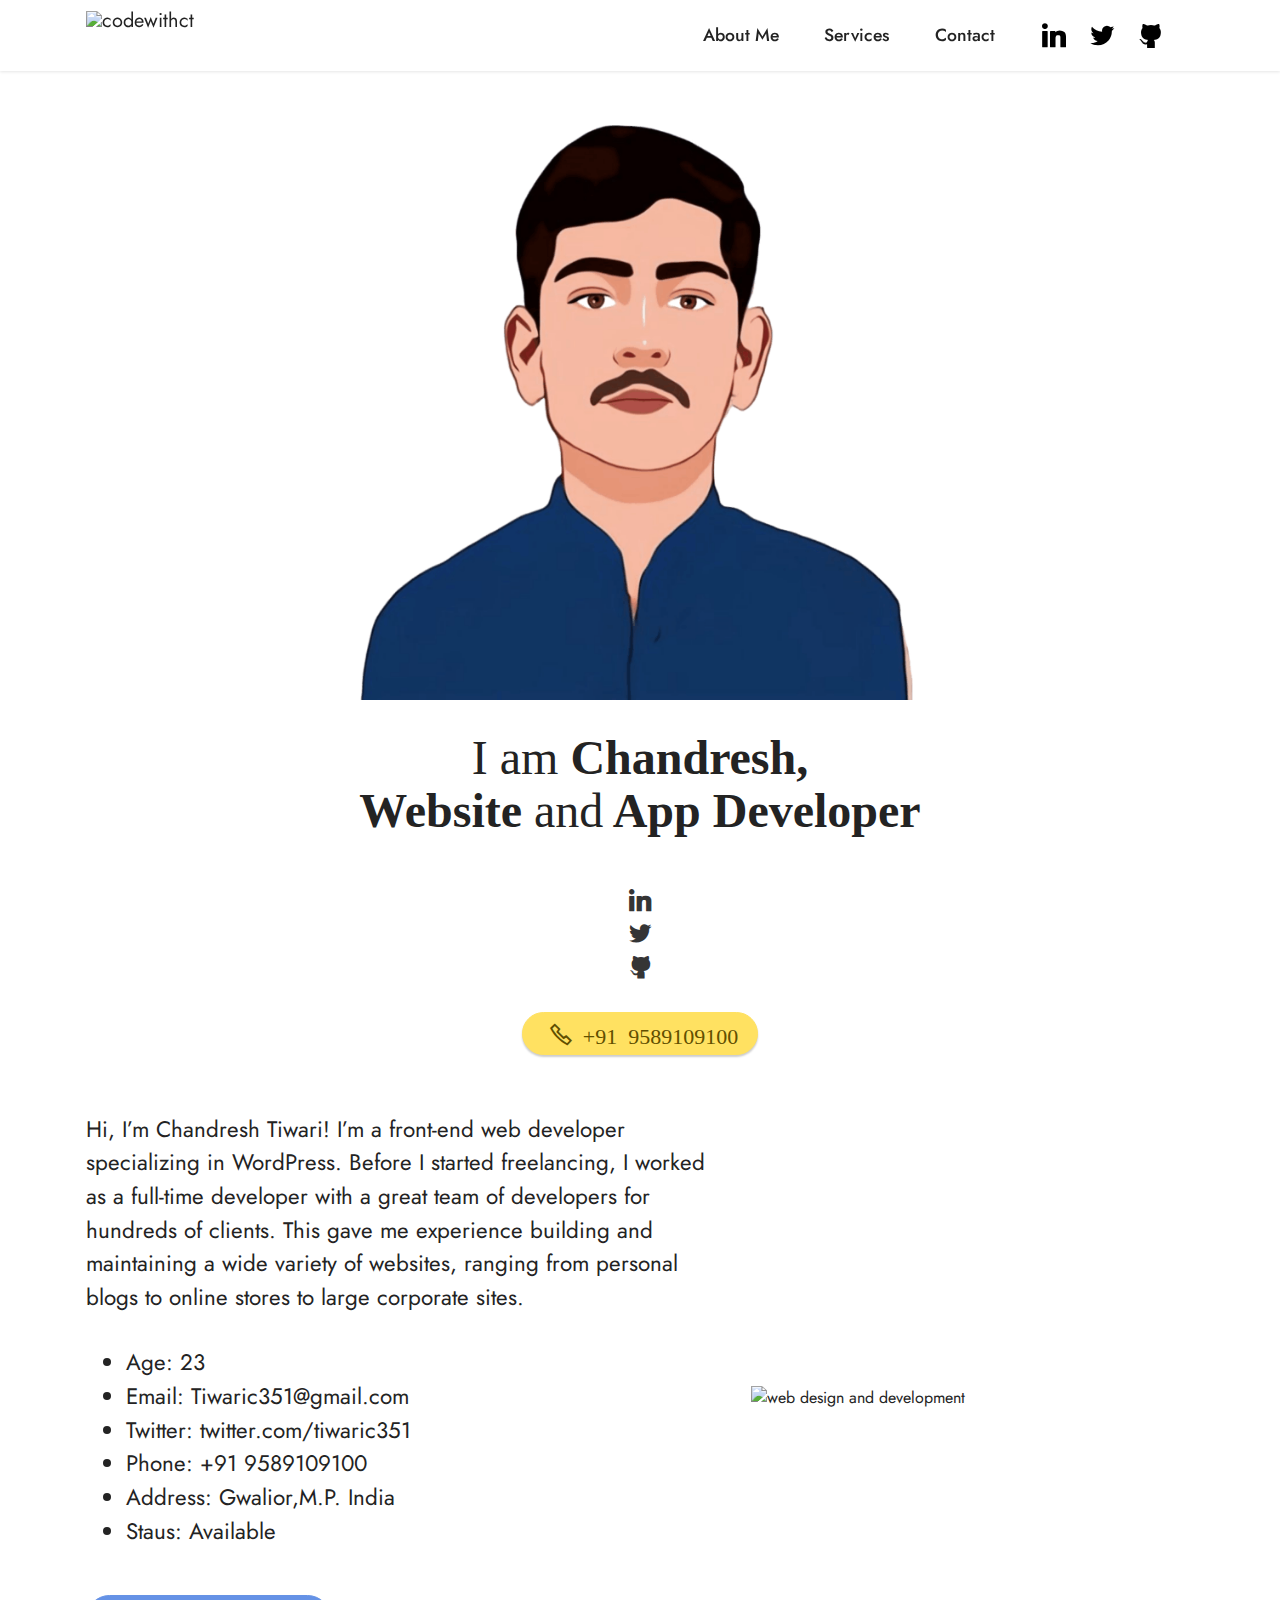
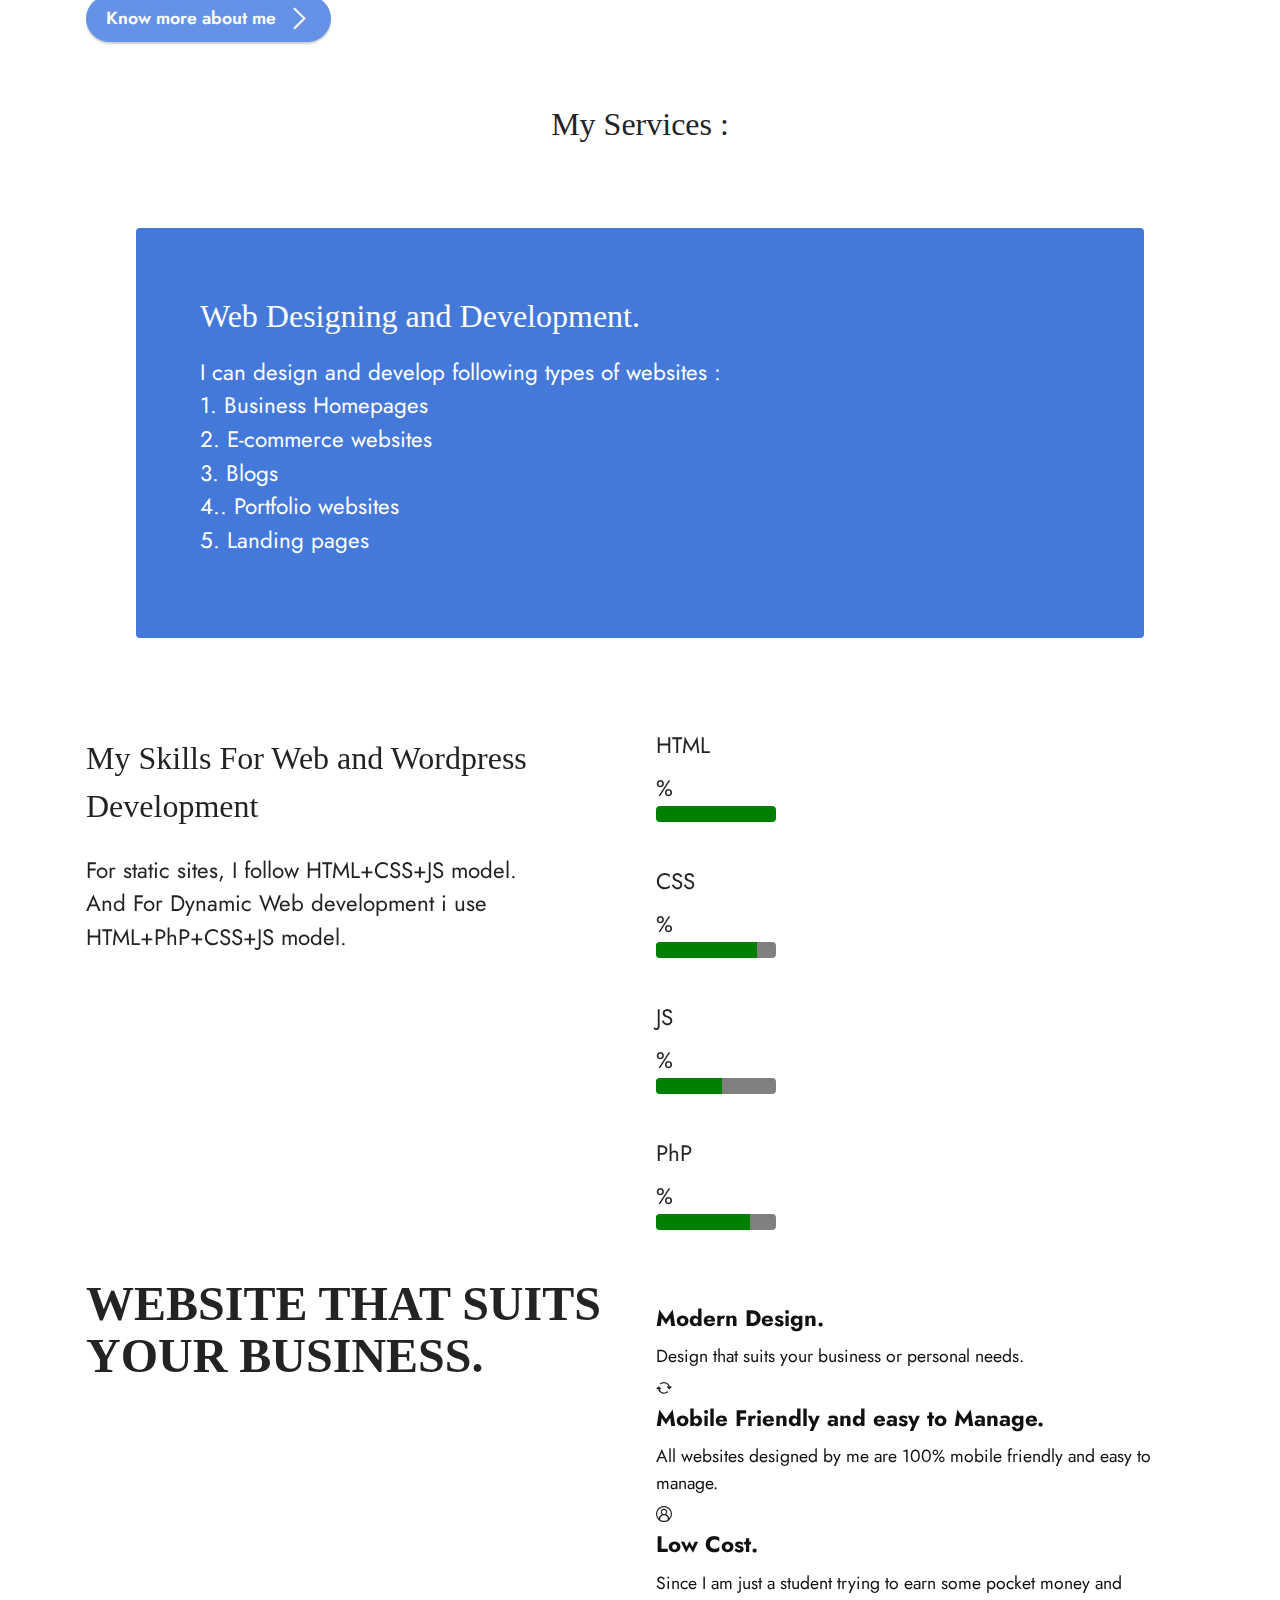
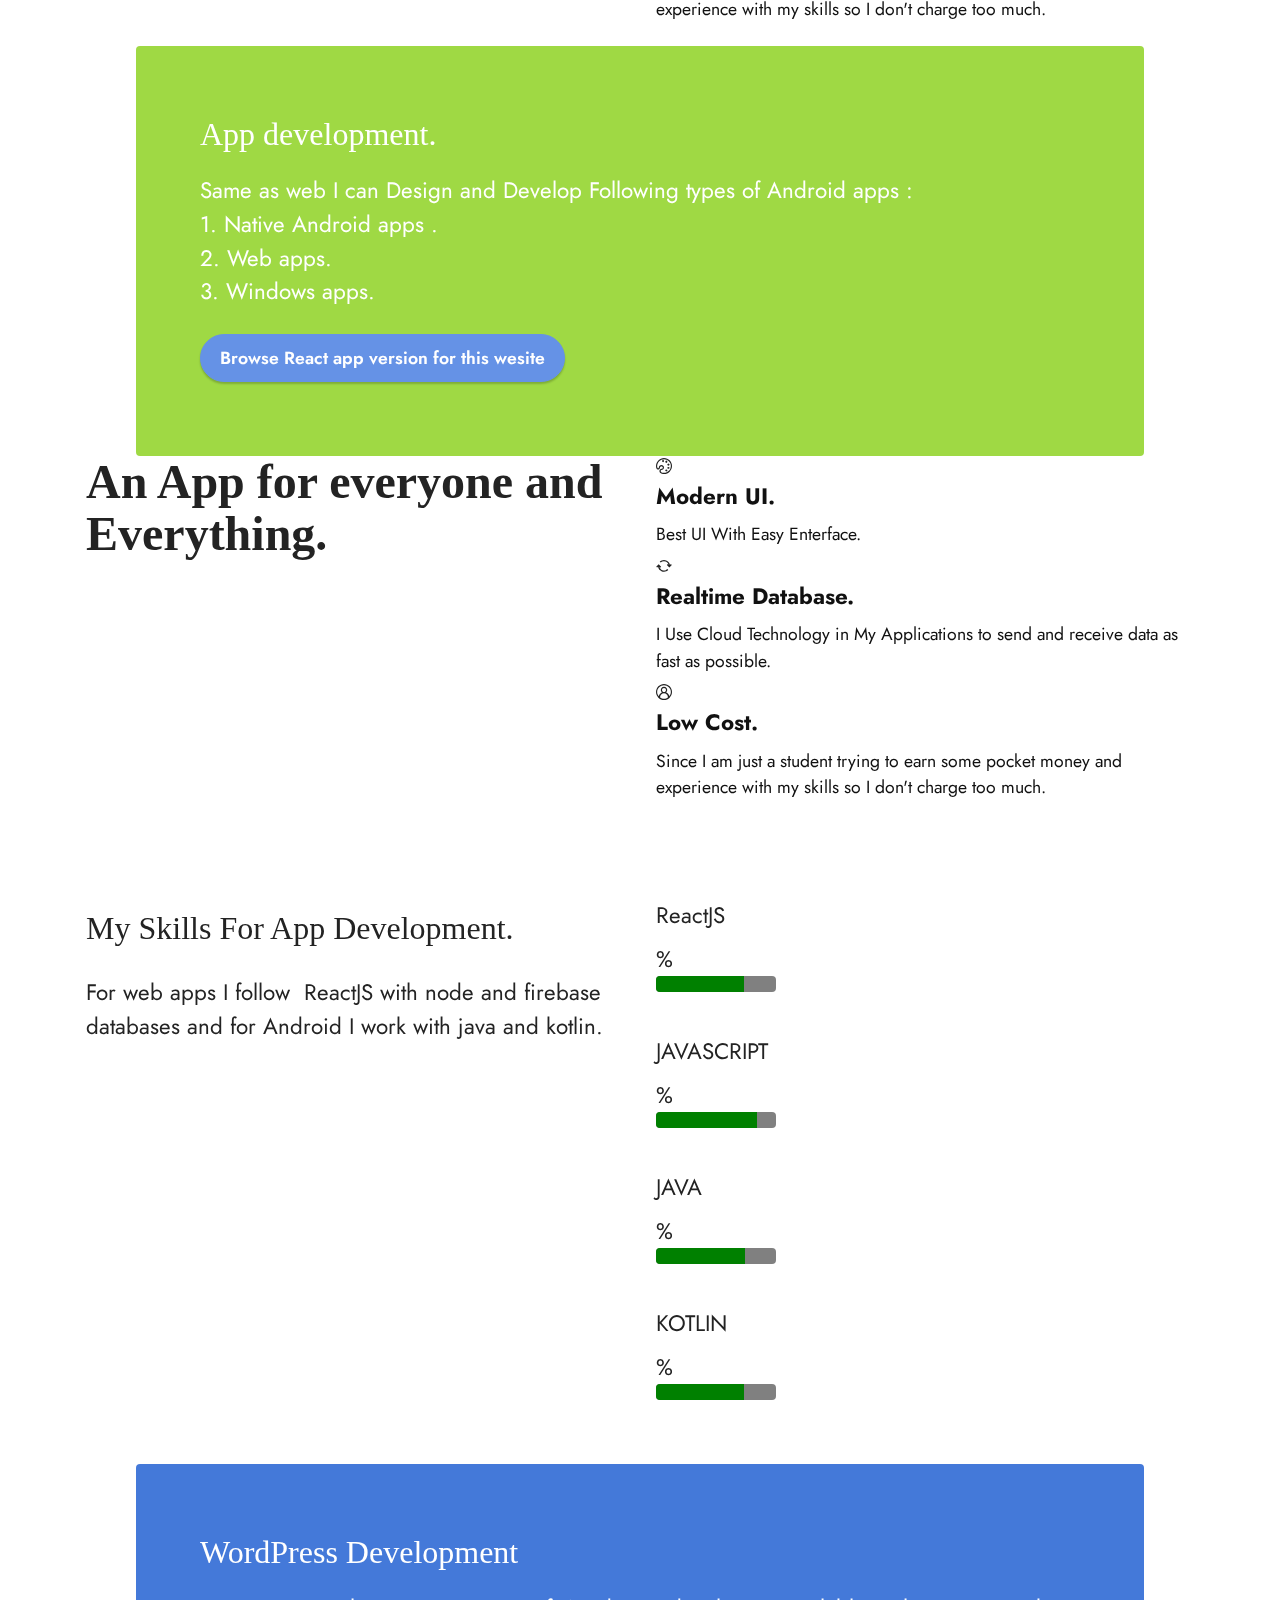
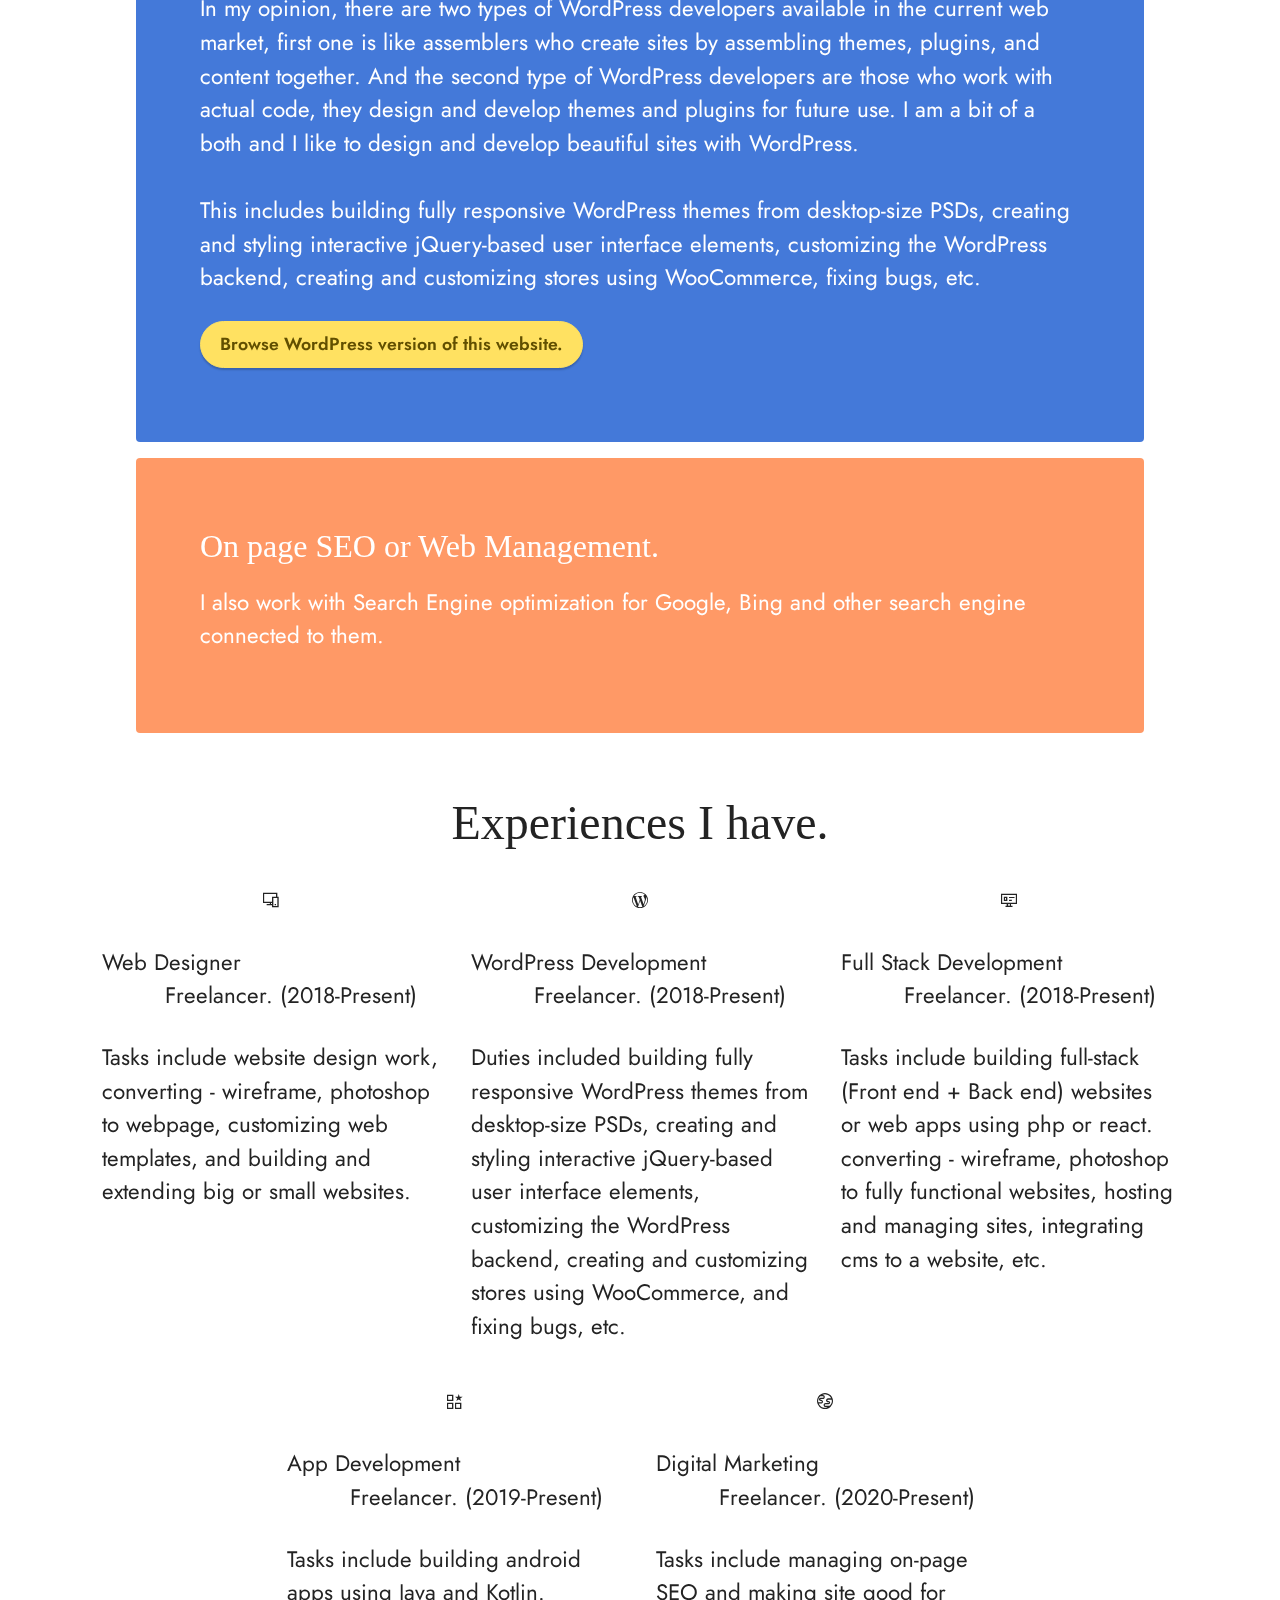
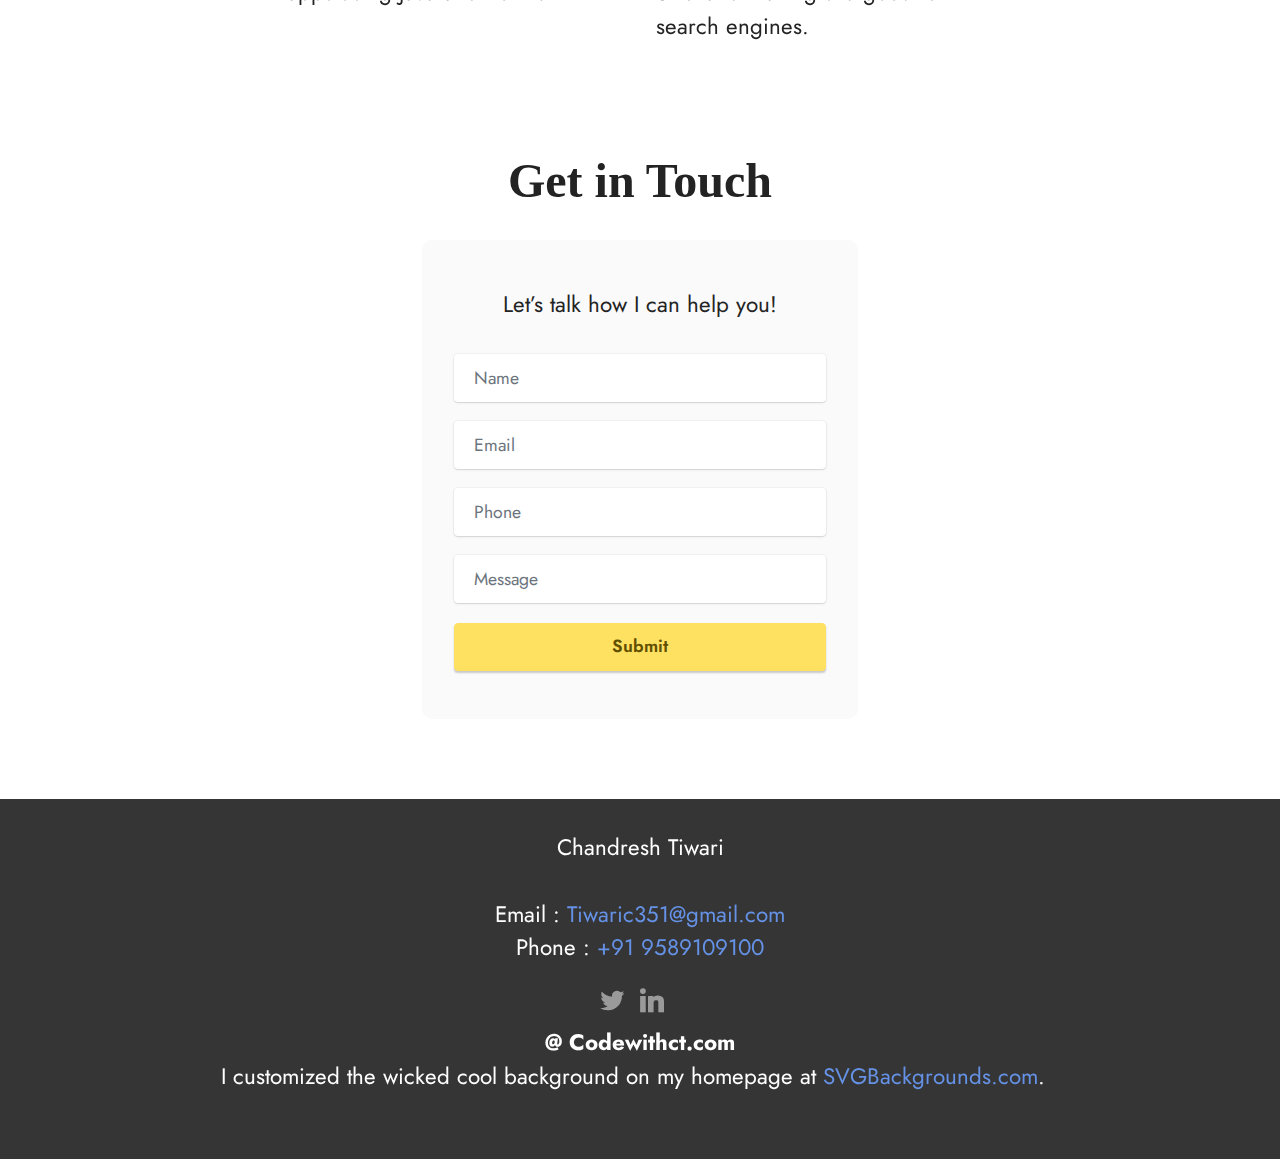
==== commit ff9b0a9f: "Update index.html" ====
--- a/index.html
+++ b/index.html
@@ -13,14 +13,13 @@
     <meta name="twitter:title" content="Freelancer full stack web and Android developer | CodewithCT.com">
     <meta name="viewport" content="width=device-width, initial-scale=1, minimum-scale=1">
     <link rel="shortcut icon" href="assets/images/favicon-1.ico" type="image/x-icon">
-    <meta name="description"
-        content="a full stack website designer and Android developer. I am a 23 year old student with good knowledge of Web design and Android development techniques.">
-    <meta name="keywords"
-        content="HTML, CSS, JavaScript, web developer, web designer, freelancer, android, app, developer">
+    <meta name="description" content="Full stack website and App developer from Gwalior India. I am a 23 year old student with good knowledge of Web design and Android development techniques.">
+    <meta name="keywords" content="HTML, CSS, JavaScript, web developer, web designer, freelancer, android, app, developer">
     <meta name="author" content="Chandresh Tiwari">
 
 
-    <title>Freelancer full stack web and Android developer | CodewithCT.com</title>
+    <title>Full-Stack Website and App development services | CodewithCT.com</title>
+
     <link rel="stylesheet" href="assets/web/assets/codewithct-icons2/codewithct2.css">
     <link rel="stylesheet" href="assets/web/assets/codewithct-icons/codewithct-icons.css">
     <link rel="stylesheet" href="assets/web/assets/codewithct-icons-bold/codewithct-icons-bold.css">
@@ -34,7 +33,6 @@
     <link rel="stylesheet" href="assets/datepicker/jquery.datetimepicker.min.css">
     <link rel="stylesheet" href="assets/socicon/css/styles.css">
     <link rel="stylesheet" href="assets/theme/css/style.css">
-    <link rel="stylesheet" href="assets/cursor/cursorct.css">
     <link href="assets/fonts/style.css" rel="stylesheet">
     <link rel="preload"
         href="https://fonts.googleapis.com/css?family=Jost:100,200,300,400,500,600,700,800,900,100i,200i,300i,400i,500i,600i,700i,800i,900i&display=swap"
@@ -47,15 +45,51 @@
     <link rel="stylesheet" href="assets/codewithct/css/mbr-additional.css" type="text/css">
 
 
-
-
+<style>
+    * {
+
+  cursor: none;
+}
+    .a {
+    cursor: pointer;
+    }
+html {
+  height: 100%;
+}
+
+.custom-cursor {
+  position: fixed;
+  opacity: 0;
+  pointer-events: none;
+  mix-blend-mode: difference;
+  width: 80px;
+  height: 80px;
+  border-radius: 50%;
+  background-color: white;
+  transition: transform 350ms ease;
+  transform: translate(-50%, -50%) scale(.3);
+  z-index: 1000;
+}
+.custom-cursor--link {
+  transform: translate(-50%, -50%) scale(1);
+}
+.custom-cursor--h1s{
+  transform: translate(-50%, -50%) scale(2);
+}
+</style>
+<script>
+var url_string = window.location.href;
+var url = new URL(url_string);
+var c = url.searchParams.get("c");
+console.log(c);
+</script>
 </head>
 
 <body>
 
     <!-- Analytics -->
     <!-- Clarity tracking code for http://www.codewithct.com -->
-    <script>    (function (c, l, a, r, i, t, y) { c[a] = c[a] || function () { (c[a].q = c[a].q || []).push(arguments) }; t = l.createElement(r); t.async = 1; t.src = "https://www.clarity.ms/tag/" + i + "?ref=bwt"; y = l.getElementsByTagName(r)[0]; y.parentNode.insertBefore(t, y); })(window, document, "clarity", "script", "75ow5qo7jx");</script>
+    <script>    (function (c, l, a, r, i, t, y) { c[a] = c[a] || function () { (c[a].q = c[a].q || []).push(arguments) }; t = l.createElement(r); t.async = 1; t.src = "https://www.clarity.ms/tag/" + i + "?ref=bwt"; y = l.getElementsByTagName(r)[0]; y.parentNode.insertBefore(t, y); })(window, document, "clarity", "script", "75ow5qo7jx");</scrip>
 
     <!-- Global site tag (gtag.js) - Google Analytics -->
     <script async src="https://www.googletagmanager.com/gtag/js?id=G-C9JXLMP145"></script>
@@ -77,9 +111,9 @@
             <div class="container">
                 <div class="navbar-brand">
                     <span class="navbar-logo">
-                        <a href="index.html">
-                            <img src="assets/images/logo.png" alt="Chandresh Tiwari" style="height: 3rem;">
-                        </a>
+
+                        <img src="assets/images/cropped-1625751850959-lc3-icon.ico" alt="codewithct" style="height: 3rem;">
+
                     </span>
 
                 </div>
@@ -94,7 +128,14 @@
                     </div>
                 </button>
                 <div class="collapse navbar-collapse" id="navbarSupportedContent">
-
+                    <ul class="navbar-nav nav-dropdown nav-right" data-app-modern-menu="true">
+                        <li class="nav-item"><a class="nav-link link text-black text-primary display-4"
+                                href="profile.html">About Me</a></li>
+                        <li class="nav-item"><a class="nav-link link text-black text-primary display-4"
+                                href="index.html#services">Services</a></li>
+                        <li class="nav-item"><a class="nav-link link text-black text-primary display-4"
+                                href="index.html#contact">Contact</a></li>
+                    </ul>
                     <div class="icons-menu">
                         <a class="iconfont-wrapper" href="https://linkedin.com/in/tiwaric351" target="_blank">
                             <span class="p-2 mbr-iconfont socicon-linkedin socicon"></span>
@@ -113,55 +154,113 @@
         </nav>
     </section>
 
-    <section class="header9 cid-sATgW39Pqu mbr-fullscreen" id="header9-x">
-
-
-
-
-
-        <div class="text-center container">
+    <section class="header13 cid-sDSGTZglmQ mbr-fullscreen" id="header13-32">
+
+
+
+
+
+        <div class="align-center container-fluid">
             <div class="row justify-content-center">
-                <div class="col-md-12 col-lg-9">
+                <div class="col-12 col-lg-6">
                     <div class="image-wrap mb-4">
-                        <img src="assets/images/1616324937390-696x696.png" alt="">
-                    </div>
-                    <h4 class="mbr-section-title mbr-fonts-style mb-3 display-2">I am<strong> Chandresh</strong>,<div>a
-                            <strong>Full Stack&nbsp;Website&nbsp;</strong></div>
-                        <div>and&nbsp;<strong>App&nbsp;developer</strong></div>
-                    </h4>
-
-
-                </div>
-            </div>
-        </div>
-    </section>
-
-    <section class="header1 cid-sATpk5YneS mbr-fullscreen" id="header16-12">
+                        <img src="assets/images/1616324937390-696x696.png" alt="Chandresh Tiwari">
+                    </div>
+                    <h1 class="mbr-section-title mbr-fonts-style mb-3 display-2">I am<strong> Chandresh,
+                        </strong>
+                        <div><strong>Website </strong>and<strong> App Developer</strong></div>
+                    </h1>
+
+
+
+                    <div class="social-row display-7 mt-5">
+                        <div class="soc-item">
+                            <a href="https://linkedin.com/in/tiwaric351" target="_blank">
+                                <span class="mbr-iconfont socicon-linkedin socicon"
+                                    style="color: rgb(53, 53, 53); fill: rgb(53, 53, 53);"></span>
+                            </a>
+                        </div>
+                        <div class="soc-item">
+                            <a href="https://twitter.com/tiwaric351" target="_blank">
+                                <span class="mbr-iconfont socicon-twitter socicon"
+                                    style="color: rgb(53, 53, 53); fill: rgb(53, 53, 53);"></span>
+                            </a>
+                        </div>
+                        <div class="soc-item">
+                            <a href="https://github.com/codewithct" target="_blank">
+                                <span class="mbr-iconfont socicon-github socicon"
+                                    style="color: rgb(53, 53, 53); fill: rgb(53, 53, 53);"></span>
+                            </a>
+                        </div>
+
+
+                    </div>
+
+                    <div class="mbr-section-btn mt-3"><a class="btn btn-warning display-4"
+                            href="tel:+91 9589109100"><span
+                                class="mobi-mbri mobi-mbri-phone mbr-iconfont mbr-iconfont-btn">&nbsp;+91
+                                9589109100</span></a></div>
+
+                </div>
+            </div>
+        </div>
+    </section>
+
+    <section class="features11 cid-sDSE1YQbNG" id="features12-30">
+
+
+
         <div class="container">
-            <div class="row justify-content-md-center">
-                <div class="col-md-10 align-center">
-                    <p class="mbr-text pb-3 mbr-fonts-style display-5">I am an Full stack website and App developer. A
-                        23 year old student with good knowledge of Web and App design &amp; development techniques. I
-                        love structure and order and I also stand for quality. I love spending time on fixing little
-                        details and optimizing my designs. Also I like working in a team, you'll learn faster and much
-                        more. As the saying goes: 'two heads are better than one'.<br></p>
-                    <div class="mbr-section-btn"><a class="btn btn-md btn-warning display-4"
-                            href="demos/resume_chandresh.pdf"><span
-                                class="mobi-mbri mobi-mbri-arrow-next mbr-iconfont mbr-iconfont-btn"></span>Download
-                            Resume</a></div>
-                </div>
-            </div>
-        </div>
-
-    </section>
-
-    <section class="content4 cid-sATutIsgRt" id="content4-15">
+            <div class="row align-items-center">
+                <div class="col-12 col-lg">
+                    <div class="card-wrapper">
+                        <div class="card-box">
+
+                            <p class="mbr-text mbr-fonts-style mb-4 display-7">Hi, I’m Chandresh Tiwari! I’m a front-end
+                                web developer specializing in WordPress. Before I started freelancing, I worked as a
+                                full-time developer with a great team of developers for hundreds of clients. This gave
+                                me experience building and maintaining a wide variety of websites, ranging from personal
+                                blogs to online stores to large corporate sites.</p>
+                            <div class="mbr-text mbr-fonts-style counter-container display-7">
+                                <ul>
+                                    <li>Age: 23
+                                    </li>
+                                    <li>Email: Tiwaric351@gmail.com
+                                    </li>
+                                    <li>Twitter: twitter.com/tiwaric351
+                                    </li>
+                                    <li>Phone: +91 9589109100
+                                    </li>
+                                    <li>Address: Gwalior,M.P. India
+                                    </li>
+                                    <li>Staus: Available</li>
+                                </ul>
+                            </div>
+                            <div class="mbr-section-btn mb-4"><a class="btn btn-primary display-4"
+                                    href="profile.html"><span
+                                        class="mobi-mbri mobi-mbri-arrow-next mbr-iconfont mbr-iconfont-btn"></span>Know
+                                    more about me&nbsp;</a></div>
+                        </div>
+                    </div>
+                </div>
+                <div class="col-12 col-lg-5 md-pb">
+                    <div class="image-wrapper">
+                        <img src="assets/images/mbr-696x464.jpg" alt="web design and development">
+                    </div>
+                </div>
+            </div>
+        </div>
+    </section>
+
+    <section class="content4 cid-sATutIsgRt" id="services">
+
+
         <div class="container-fluid">
             <div class="row justify-content-center">
                 <div class="title col-md-12 col-lg-7">
 
                     <h4 class="mbr-section-subtitle align-center mbr-fonts-style mb-4 display-5">
-                        Services I provide :<br></h4>
+                        My Services :<br></h4>
 
                 </div>
             </div>
@@ -169,9 +268,13 @@
     </section>
 
     <section class="content15 cid-sATuuzBR5l" id="content15-16">
+
+
+
+
         <div class="container-fluid">
             <div class="row justify-content-center">
-                <div class="card col-md-12 col-lg-8">
+                <div class="card col-md-12 col-lg-10">
                     <div class="card-wrapper">
                         <div class="card-box align-left">
                             <h4 class="card-title mbr-fonts-style mbr-white mb-3 display-5">
@@ -195,10 +298,161 @@
         </div>
     </section>
 
+    <section class="progress-bars2 cid-sDT1rrjTdG mobile_padding" id="progress-bars2-35">
+
+
+
+
+
+        <div class="container">
+
+
+
+
+            <div class="row pt-5 mt-5">
+                <div class="col-md-6 text-elements">
+                    <h4 class="section-content-title pb-3 align-left mbr-fonts-style display-5">My Skills For Web and
+                        Wordpress Development</h4>
+                    <p class="section-content-text align-left mbr-fonts-style display-7">
+                        For static sites, I follow HTML+CSS+JS model.<br>And For Dynamic Web development i use
+                        HTML+PhP+CSS+JS model.</p>
+                </div>
+                <div class="progress_elements col-md-6">
+                    <div class="progress1 pb-5">
+                        <div class="title-wrap">
+                            <div class="progressbar-title mbr-fonts-style display-7">
+                                <p>HTML</p>
+                            </div>
+                            <div class="progress_value mbr-fonts-style display-7">
+                                <div class="progressbar-number">
+                                </div>
+                                <span>%</span>
+                            </div>
+                        </div>
+                        <progress class="progress progress-primary " max="100" value="100">
+                        </progress>
+                    </div>
+
+                    <div class="progress2 pb-5">
+                        <div class="title-wrap">
+                            <div class="progressbar-title mbr-fonts-style display-7">
+                                <p>
+                                    CSS</p>
+                            </div>
+                            <div class="progress_value mbr-fonts-style display-7">
+                                <div class="progressbar-number">
+                                </div>
+                                <span>%</span>
+                            </div>
+                        </div>
+                        <progress class="progress progress-primary" max="100" value="84">
+                        </progress>
+                    </div>
+
+                    <div class="progress3 pb-5">
+                        <div class="title-wrap">
+                            <div class="progressbar-title mbr-fonts-style display-7">
+                                <p>
+                                    JS</p>
+                            </div>
+                            <div class="progress_value mbr-fonts-style display-7">
+                                <div class="progressbar-number">
+                                </div>
+                                <span>%</span>
+                            </div>
+                        </div>
+                        <progress class="progress progress-primary" max="100" value="55">
+                        </progress>
+                    </div>
+
+                    <div class="progress4 pb-5">
+                        <div class="title-wrap">
+                            <div class="progressbar-title mbr-fonts-style display-7">
+                                <p>
+                                    PhP</p>
+                            </div>
+                            <div class="progress_value mbr-fonts-style display-7">
+                                <div class="progressbar-number">
+                                </div>
+                                <span>%</span>
+                            </div>
+                        </div>
+                        <progress class="progress progress-primary" max="100" value="78">
+                        </progress>
+                    </div>
+
+
+                </div>
+            </div>
+        </div>
+    </section>
+
+    <section class="features12 cid-sDT1s9VeMq mobile_padding" id="features13-36">
+
+
+
+        <div class="container">
+            <div class="row justify-content-center">
+                <div class="col-12 col-lg-6">
+                    <div class="card-wrapper">
+                        <div class="card-box align-left">
+                            <h4 class="card-title mbr-fonts-style mb-4 display-2">
+                                <strong>WEBSITE THAT SUITS YOUR BUSINESS.</strong>
+                            </h4>
+
+
+                        </div>
+                    </div>
+                </div>
+                <div class="col-12 col-lg-6">
+                    <div class="item mbr-flex">
+                        <div class="icon-box">
+                            <span class="mbr-iconfont mobi-mbri-change-style mobi-mbri"
+                                style="color: rgb(255, 255, 255); fill: rgb(255, 255, 255);"></span>
+                        </div>
+                        <div class="text-box">
+                            <h4 class="icon-title mbr-black mbr-fonts-style display-7">
+                                <strong>Modern Design.</strong>
+                            </h4>
+                            <h5 class="icon-text mbr-black mbr-fonts-style display-4">Design that suits your business or
+                                personal needs.<br></h5>
+                        </div>
+                    </div>
+                    <div class="item mbr-flex">
+                        <div class="icon-box">
+                            <span class="mbr-iconfont mobi-mbri-update mobi-mbri"></span>
+                        </div>
+                        <div class="text-box">
+                            <h4 class="icon-title mbr-black mbr-fonts-style display-7">
+                                <strong>Mobile Friendly and easy to Manage.</strong>
+                            </h4>
+                            <h5 class="icon-text mbr-black mbr-fonts-style display-4">All websites designed by me are
+                                100% mobile friendly and easy to manage.</h5>
+                        </div>
+                    </div>
+                    <div class="item mbr-flex">
+                        <div class="icon-box">
+                            <span class="mbr-iconfont mobi-mbri-user-2 mobi-mbri"></span>
+                        </div>
+                        <div class="text-box">
+                            <h4 class="icon-title mbr-black mbr-fonts-style display-7"><strong>Low Cost.</strong></h4>
+                            <h5 class="icon-text mbr-black mbr-fonts-style display-4">Since I am just a student trying
+                                to earn some pocket money and experience with my skills so I don't charge too much.</h5>
+                        </div>
+                    </div>
+                </div>
+            </div>
+        </div>
+    </section>
+
     <section class="content15 cid-sATuveB1mz" id="content15-17">
+
+
+
+
         <div class="container-fluid">
             <div class="row justify-content-center">
-                <div class="card col-md-12 col-lg-8">
+                <div class="card col-md-12 col-lg-10">
                     <div class="card-wrapper">
                         <div class="card-box align-left">
                             <h4 class="card-title mbr-fonts-style mbr-white mb-3 display-5">
@@ -213,7 +467,7 @@
                                 <br>3. Windows apps.<br>
                             </p>
                             <div class="mbr-section-btn mt-3"><a class="btn btn-primary display-4"
-                                    href="https://codewithct.web.app" target="_blank">Browse React app version for this
+                                    href="https://codewithct.web.app" id="browse_btn" target="_blank">Browse React app version for this
                                     wesite</a></div>
                         </div>
                     </div>
@@ -222,268 +476,10 @@
         </div>
     </section>
 
-    <section class="content15 cid-sATz8chSTM" id="content15-1i">
-        <div class="container-fluid">
-            <div class="row justify-content-center">
-                <div class="card col-md-12 col-lg-8">
-                    <div class="card-wrapper">
-                        <div class="card-box align-left">
-                            <h4 class="card-title mbr-fonts-style mbr-white mb-3 display-5"><a href="page5.html#top"
-                                    class="text-white">WordPress Development</a></h4>
-                            <p class="mbr-text mbr-fonts-style display-7">In my opinion, there are two types of
-                                WordPress developers available in the current web market, first one is like assemblers
-                                who create sites by assembling themes, plugins, and content together. And the second
-                                type of WordPress developers are those who work with actual code, they design and
-                                develop themes and plugins for future use. I am a bit of a both and I like to design and
-                                develop beautiful sites with WordPress.</p>
-                            <div class="mbr-section-btn mt-3"><a class="btn btn-warning display-4"
-                                    href="https://wp.codewithct.com" target="_blank">Browse WordPress version of this
-                                    website. </a></div>
-                        </div>
-                    </div>
-                </div>
-            </div>
-        </div>
-    </section>
-
-    <section class="content15 cid-sATuvvnBgK" id="content15-18">
-        <div class="container-fluid">
-            <div class="row justify-content-center">
-                <div class="card col-md-12 col-lg-8">
-                    <div class="card-wrapper">
-                        <div class="card-box align-left">
-                            <h4 class="card-title mbr-fonts-style mbr-white mb-3 display-5">On page SEO or Web
-                                Management.</h4>
-                            <p class="mbr-text mbr-fonts-style display-7">I also work with Search Engine optimization
-                                for Google, Bing and other search engine connected to them.</p>
-
-                        </div>
-                    </div>
-                </div>
-            </div>
-        </div>
-    </section>
-
-    <section class="progress-bars2 cid-sATv9GaW3u" id="progress-bars2-19">
-        <div class="container">
-            <h2 class="mbr-section-title pb-3 align-center mbr-fonts-style display-2">My Skills.</h2>
-
-            <h3 class="mbr-section-subtitle mbr-fonts-style display-5">Technologies that I use while working on a
-                project.&nbsp;</h3>
-
-            <div class="row pt-5 mt-5">
-                <div class="col-md-6 text-elements">
-                    <h4 class="section-content-title pb-3 align-left mbr-fonts-style display-5">For Web and Wordpress
-                        Development</h4>
-                    <p class="section-content-text align-left mbr-fonts-style display-7">
-                        For static sites, I follow HTML+CSS+JS model.<br>And For Dynamic Web development i use
-                        HTML+PhP+CSS+JS model.</p>
-                </div>
-                <div class="progress_elements col-md-6">
-                    <div class="progress1 pb-5">
-                        <div class="title-wrap">
-                            <div class="progressbar-title mbr-fonts-style display-7">
-                                <p>HTML</p>
-                            </div>
-                            <div class="progress_value mbr-fonts-style display-7">
-                                <div class="progressbar-number">
-                                </div>
-                                <span>%</span>
-                            </div>
-                        </div>
-                        <progress class="progress progress-primary " max="100" value="100">
-                        </progress>
-                    </div>
-
-                    <div class="progress2 pb-5">
-                        <div class="title-wrap">
-                            <div class="progressbar-title mbr-fonts-style display-7">
-                                <p>
-                                    CSS</p>
-                            </div>
-                            <div class="progress_value mbr-fonts-style display-7">
-                                <div class="progressbar-number">
-                                </div>
-                                <span>%</span>
-                            </div>
-                        </div>
-                        <progress class="progress progress-primary" max="100" value="84">
-                        </progress>
-                    </div>
-
-                    <div class="progress3 pb-5">
-                        <div class="title-wrap">
-                            <div class="progressbar-title mbr-fonts-style display-7">
-                                <p>
-                                    JS</p>
-                            </div>
-                            <div class="progress_value mbr-fonts-style display-7">
-                                <div class="progressbar-number">
-                                </div>
-                                <span>%</span>
-                            </div>
-                        </div>
-                        <progress class="progress progress-primary" max="100" value="55">
-                        </progress>
-                    </div>
-
-                    <div class="progress4 pb-5">
-                        <div class="title-wrap">
-                            <div class="progressbar-title mbr-fonts-style display-7">
-                                <p>
-                                    PhP</p>
-                            </div>
-                            <div class="progress_value mbr-fonts-style display-7">
-                                <div class="progressbar-number">
-                                </div>
-                                <span>%</span>
-                            </div>
-                        </div>
-                        <progress class="progress progress-primary" max="100" value="78">
-                        </progress>
-                    </div>
-
-
-                </div>
-            </div>
-        </div>
-    </section>
-
-    <section class="features12 cid-sATwjLiS8d" id="features13-1e">
-        <div class="container">
-            <div class="row justify-content-center">
-                <div class="col-12 col-lg-6">
-                    <div class="card-wrapper">
-                        <div class="card-box align-left">
-                            <h4 class="card-title mbr-fonts-style mb-4 display-2">
-                                <strong>WEBSITE THAT SUITS YOUR BUSINESS.</strong>
-                            </h4>
-
-
-                        </div>
-                    </div>
-                </div>
-                <div class="col-12 col-lg-6">
-                    <div class="item mbr-flex">
-                        <div class="icon-box">
-                            <span class="mbr-iconfont mobi-mbri-change-style mobi-mbri"
-                                style="color: rgb(255, 255, 255); fill: rgb(255, 255, 255);"></span>
-                        </div>
-                        <div class="text-box">
-                            <h4 class="icon-title mbr-black mbr-fonts-style display-7">
-                                <strong>Modern Design.</strong>
-                            </h4>
-                            <h5 class="icon-text mbr-black mbr-fonts-style display-4">Design that suits your business or
-                                personal needs.<br></h5>
-                        </div>
-                    </div>
-                    <div class="item mbr-flex">
-                        <div class="icon-box">
-                            <span class="mbr-iconfont mobi-mbri-update mobi-mbri"></span>
-                        </div>
-                        <div class="text-box">
-                            <h4 class="icon-title mbr-black mbr-fonts-style display-7">
-                                <strong>Mobile Friendly and easy to Manage.</strong>
-                            </h4>
-                            <h5 class="icon-text mbr-black mbr-fonts-style display-4">All websites designed by me are
-                                100% mobile friendly and easy to manage.</h5>
-                        </div>
-                    </div>
-                    <div class="item mbr-flex">
-                        <div class="icon-box">
-                            <span class="mbr-iconfont mobi-mbri-user-2 mobi-mbri"></span>
-                        </div>
-                        <div class="text-box">
-                            <h4 class="icon-title mbr-black mbr-fonts-style display-7"><strong>Low Cost.</strong></h4>
-                            <h5 class="icon-text mbr-black mbr-fonts-style display-4">Since I am just a student trying
-                                to earn some pocket money and experience with my skills so I don't charge too much.</h5>
-                        </div>
-                    </div>
-                </div>
-            </div>
-        </div>
-    </section>
-
-    <section class="progress-bars2 cid-sD6lTTlgLp" id="progress-bars2-22">
-        <div class="container">
-            <div class="row pt-5 mt-5">
-                <div class="col-md-6 text-elements">
-                    <h4 class="section-content-title pb-3 align-left mbr-fonts-style display-5">For App
-                        development.&nbsp;</h4>
-                    <p class="section-content-text align-left mbr-fonts-style display-7">For web apps I follow&nbsp;
-                        ReactJS with node and firebase databases and for Android I work with java and kotlin.&nbsp;</p>
-                </div>
-                <div class="progress_elements col-md-6">
-                    <div class="progress1 pb-5">
-                        <div class="title-wrap">
-                            <div class="progressbar-title mbr-fonts-style display-7">
-                                <p>ReactJS</p>
-                            </div>
-                            <div class="progress_value mbr-fonts-style display-7">
-                                <div class="progressbar-number">
-                                </div>
-                                <span>%</span>
-                            </div>
-                        </div>
-                        <progress class="progress progress-primary " max="100" value="73">
-                        </progress>
-                    </div>
-
-                    <div class="progress2 pb-5">
-                        <div class="title-wrap">
-                            <div class="progressbar-title mbr-fonts-style display-7">
-                                <p>
-                                    JAVASCRIPT</p>
-                            </div>
-                            <div class="progress_value mbr-fonts-style display-7">
-                                <div class="progressbar-number">
-                                </div>
-                                <span>%</span>
-                            </div>
-                        </div>
-                        <progress class="progress progress-primary" max="100" value="84">
-                        </progress>
-                    </div>
-
-                    <div class="progress3 pb-5">
-                        <div class="title-wrap">
-                            <div class="progressbar-title mbr-fonts-style display-7">
-                                <p>
-                                    JAVA</p>
-                            </div>
-                            <div class="progress_value mbr-fonts-style display-7">
-                                <div class="progressbar-number">
-                                </div>
-                                <span>%</span>
-                            </div>
-                        </div>
-                        <progress class="progress progress-primary" max="100" value="74">
-                        </progress>
-                    </div>
-
-                    <div class="progress4 pb-5">
-                        <div class="title-wrap">
-                            <div class="progressbar-title mbr-fonts-style display-7">
-                                <p>
-                                    KOTLIN</p>
-                            </div>
-                            <div class="progress_value mbr-fonts-style display-7">
-                                <div class="progressbar-number">
-                                </div>
-                                <span>%</span>
-                            </div>
-                        </div>
-                        <progress class="progress progress-primary" max="100" value="73">
-                        </progress>
-                    </div>
-
-
-                </div>
-            </div>
-        </div>
-    </section>
-
-    <section class="features12 cid-sATwkWQdXM" id="features13-1f">
+    <section class="features12 cid-sDT1hTdJaM mobile_padding" id="features13-33">
+
+
+
         <div class="container">
             <div class="row justify-content-center">
                 <div class="col-12 col-lg-6">
@@ -535,121 +531,259 @@
         </div>
     </section>
 
-    <section class="content16 cid-sD6sp50dXQ" id="content16-23">
+    <section class="progress-bars2 cid-sDT1iIvBhx mobile_padding" id="progress-bars2-34">
+
+
+
+
+
         <div class="container">
+
+
+
+
+            <div class="row pt-5 mt-5">
+                <div class="col-md-6 text-elements">
+                    <h4 class="section-content-title pb-3 align-left mbr-fonts-style display-5">My Skills For App
+                        Development.&nbsp;</h4>
+                    <p class="section-content-text align-left mbr-fonts-style display-7">For web apps I follow&nbsp;
+                        ReactJS with node and firebase databases and for Android I work with java and kotlin.&nbsp;</p>
+                </div>
+                <div class="progress_elements col-md-6">
+                    <div class="progress1 pb-5">
+                        <div class="title-wrap">
+                            <div class="progressbar-title mbr-fonts-style display-7">
+                                <p>ReactJS</p>
+                            </div>
+                            <div class="progress_value mbr-fonts-style display-7">
+                                <div class="progressbar-number">
+                                </div>
+                                <span>%</span>
+                            </div>
+                        </div>
+                        <progress class="progress progress-primary " max="100" value="73">
+                        </progress>
+                    </div>
+
+                    <div class="progress2 pb-5">
+                        <div class="title-wrap">
+                            <div class="progressbar-title mbr-fonts-style display-7">
+                                <p>
+                                    JAVASCRIPT</p>
+                            </div>
+                            <div class="progress_value mbr-fonts-style display-7">
+                                <div class="progressbar-number">
+                                </div>
+                                <span>%</span>
+                            </div>
+                        </div>
+                        <progress class="progress progress-primary" max="100" value="84">
+                        </progress>
+                    </div>
+
+                    <div class="progress3 pb-5">
+                        <div class="title-wrap">
+                            <div class="progressbar-title mbr-fonts-style display-7">
+                                <p>
+                                    JAVA</p>
+                            </div>
+                            <div class="progress_value mbr-fonts-style display-7">
+                                <div class="progressbar-number">
+                                </div>
+                                <span>%</span>
+                            </div>
+                        </div>
+                        <progress class="progress progress-primary" max="100" value="74">
+                        </progress>
+                    </div>
+
+                    <div class="progress4 pb-5">
+                        <div class="title-wrap">
+                            <div class="progressbar-title mbr-fonts-style display-7">
+                                <p>
+                                    KOTLIN</p>
+                            </div>
+                            <div class="progress_value mbr-fonts-style display-7">
+                                <div class="progressbar-number">
+                                </div>
+                                <span>%</span>
+                            </div>
+                        </div>
+                        <progress class="progress progress-primary" max="100" value="73">
+                        </progress>
+                    </div>
+
+
+                </div>
+            </div>
+        </div>
+    </section>
+
+    <section class="content15 cid-sATz8chSTM" id="content15-1i">
+
+
+
+
+        <div class="container-fluid">
             <div class="row justify-content-center">
-                <div class="col-12 col-md-10">
-                    <div class="mbr-section-head align-center mb-4">
-                        <h3 class="mbr-section-title mb-0 mbr-fonts-style display-2"><strong>FAQ'S</strong></h3>
-
-                    </div>
-                    <div id="bootstrap-accordion_12" class="panel-group accordionStyles accordion" role="tablist"
-                        aria-multiselectable="true">
-                        <div class="card mb-3">
-                            <div class="card-header" role="tab" id="headingOne">
-                                <a role="button" class="panel-title collapsed" data-toggle="collapse" data-core=""
-                                    href="#collapse1_12" aria-expanded="false" aria-controls="collapse1">
-                                    <h6 class="panel-title-edit mbr-fonts-style mb-0 display-7"><strong>Why is Website
-                                        </strong><span
-                                            style="font-size: 19.2px;"><strong>necessary</strong></span><strong>&nbsp;for
-                                            your business ?</strong></h6>
-                                    <span class="sign mbr-iconfont mbri-arrow-down"></span>
-                                </a>
-                            </div>
-                            <div id="collapse1_12" class="panel-collapse noScroll collapse" role="tabpanel"
-                                aria-labelledby="headingOne" data-parent="#bootstrap-accordion_12">
-                                <div class="panel-body">
-                                    <p class="mbr-fonts-style panel-text display-4">If your business has gotten this far
-                                        without a website, you might be wondering: do I need a website for my business?
-                                        What’s the point if my business is already successful without one?
-                                        <br>
-                                        <br>The short answer is that there has never been a better or more important
-                                        time to invest in a website for your business. A website offers a wide variety
-                                        of benefits for small businesses, and most of these benefits increase in value
-                                        exponentially year over year, just like the Internet itself.<br>
-                                        <br>Not convinced? I’ve collected eight of the biggest benefits your small
-                                        business can receive from even a simple website.<br><br>1. A website makes you
-                                        look professional.<br>2. Your website can attract new customers through
-                                        Google.<br>3. You can clearly showcase your products and services.<br>4. You can
-                                        display your best reviews and testimonials prominently on your website.<br>5. A
-                                        website can encourage customers to contact you.<br>6. You can integrate your
-                                        website with Google Maps so people can find you more easily.<br>7. Your website
-                                        establishes your place in the industry.<br>8. A website ensures your success
-                                        over the long term<br>Reed full article <a
-                                            href="https://themeisle.com/blog/do-i-need-a-website-for-my-business/"
-                                            class="text-primary" target="_blank">here</a><br><br>
-                                    </p>
-                                </div>
-                            </div>
-                        </div>
-                        <div class="card mb-3">
-                            <div class="card-header" role="tab" id="headingOne">
-                                <a role="button" class="panel-title collapsed" data-toggle="collapse" data-core=""
-                                    href="#collapse2_12" aria-expanded="false" aria-controls="collapse2">
-                                    <h6 class="panel-title-edit mbr-fonts-style mb-0 display-7"><strong>How a Website
-                                            helps grow your business ?</strong></h6>
-                                    <span class="sign mbr-iconfont mbri-arrow-down"></span>
-                                </a>
-                            </div>
-                            <div id="collapse2_12" class="panel-collapse noScroll collapse" role="tabpanel"
-                                aria-labelledby="headingOne" data-parent="#bootstrap-accordion_12">
-                                <div class="panel-body">
-                                    <p class="mbr-fonts-style panel-text display-4">
-                                        Having a website has become mandatory for any business regardless of the scale
-                                        and the industry. As a matter of fact, a website can help any business to grow
-                                        in many ways and the purpose of this answer is to stress those ways.<br><br>1.
-                                        Your website helps build your online reputation<br>2. It is a highly effective
-                                        way to promote what you sell<br>3. It is an affordable way of advertising<br>4.
-                                        It provides proof that you are not an outdated business<br>5. It allows
-                                        customers to interact with your business<br>6. To empower social media
-                                        presence<br>7. It displays your credibility<br><br>so with these 7 points I can
-                                        say that a website can help your business grow more faster and easier.<br><br>
-                                    </p>
-                                </div>
-                            </div>
-                        </div>
-                        <div class="card mb-3">
-                            <div class="card-header" role="tab" id="headingOne">
-                                <a role="button" class="panel-title collapsed" data-toggle="collapse" data-core=""
-                                    href="#collapse3_12" aria-expanded="false" aria-controls="collapse3">
-                                    <h6 class="panel-title-edit mbr-fonts-style mb-0 display-7"><strong>How Android app
-                                            helps your business ?</strong></h6>
-                                    <span class="sign mbr-iconfont mbri-arrow-down"></span>
-                                </a>
-                            </div>
-                            <div id="collapse3_12" class="panel-collapse noScroll collapse" role="tabpanel"
-                                aria-labelledby="headingOne" data-parent="#bootstrap-accordion_12">
-                                <div class="panel-body">
-                                    <p class="mbr-fonts-style panel-text display-4">Mobile apps offer a variety of
-                                        advantages for businesses trying to grow their customer base and increase
-                                        engagement. These four benefits of mobile apps demonstrate the importance of
-                                        developing an app for your company.<br><br>1. Mobile apps are created for some
-                                        specific purposes where you can easily build an instantaneous and direct
-                                        relationship with your customers and gain their loyalty. <br>2.&nbsp;If
-                                        customers are satisfied using your app they will also suggest it to others. This
-                                        will give you the mileage to remain a step ahead of your close competitors
-                                        and&nbsp; hence it Enhances Your Accessibility.<br>3.&nbsp;Your mobile app can
-                                        provide an added channel for customer service. With an increased connection to
-                                        customers, your company feels more real to users.<br>4.&nbsp;Whenever someone
-                                        downloads your app to ask a question or make a purchase, you now have an
-                                        additional channel to gather information about that user and you can use this
-                                        information to manage your business according customers needs.<br>5. With mobile
-                                        app you can get valuable feedback from your customers.<br>Reed full article <a
-                                            href="https://clutch.co/app-developers/resources/how-mobile-apps-help-optimize-business-prospects"
-                                            class="text-primary" target="_blank">here&nbsp;</a><br><br></p>
-                                </div>
-                            </div>
-                        </div>
-
-
-
-                    </div>
-                </div>
-            </div>
-        </div>
-    </section>
-
-    <section class="form7 cid-sD6sqS8SD1" id="form7-24">
+                <div class="card col-md-12 col-lg-10">
+                    <div class="card-wrapper">
+                        <div class="card-box align-left">
+                            <h4 class="card-title mbr-fonts-style mbr-white mb-3 display-5">WordPress Development</h4>
+                            <p class="mbr-text mbr-fonts-style display-7">In my opinion, there are two types of
+                                WordPress developers available in the current web market, first one is like assemblers
+                                who create sites by assembling themes, plugins, and content together. And the second
+                                type of WordPress developers are those who work with actual code, they design and
+                                develop themes and plugins for future use. I am a bit of a both and I like to design and
+                                develop beautiful sites with WordPress.<br><br>This includes building fully responsive
+                                WordPress themes from desktop-size PSDs, creating and styling interactive jQuery-based
+                                user interface elements, customizing the WordPress backend, creating and customizing
+                                stores using WooCommerce, fixing bugs, etc.<br></p>
+                            <div class="mbr-section-btn mt-3"><a class="btn btn-warning display-4"
+                                    href="https://wp.codewithct.com" id="browse_btn" target="_blank">Browse WordPress version of this
+                                    website. </a></div>
+                        </div>
+                    </div>
+                </div>
+            </div>
+        </div>
+    </section>
+
+    <section class="content15 cid-sATuvvnBgK" id="content15-18">
+
+
+
+
+        <div class="container-fluid">
+            <div class="row justify-content-center">
+                <div class="card col-md-12 col-lg-10">
+                    <div class="card-wrapper">
+                        <div class="card-box align-left">
+                            <h4 class="card-title mbr-fonts-style mbr-white mb-3 display-5">On page SEO or Web
+                                Management.</h4>
+                            <p class="mbr-text mbr-fonts-style display-7">I also work with Search Engine optimization
+                                for Google, Bing and other search engine connected to them.</p>
+
+                        </div>
+                    </div>
+                </div>
+            </div>
+        </div>
+    </section>
+
+    <section class="mbr-section content4 cid-sDLt4EJMxc" id="experiences">
+
+
+
+        <div class="container">
+            <div class="media-container-row">
+                <div class="title col-12 col-md-8">
+                    <h2 class="align-center pb-3 mbr-fonts-style display-2">Experiences I have.</h2>
+
+
+                </div>
+            </div>
+        </div>
+    </section>
+
+    <section class="features6 cid-sDSE9Eqq7T" id="features6-31">
+
+
+
+
+        <div class="container">
+            <div class="media-container-row">
+
+                <div class="card p-3 col-12 col-md-6 col-lg-4">
+                    <div class="card-img pb-3">
+                        <span class="mbr-iconfont mobi-mbri-responsive-2 mobi-mbri"></span>
+                    </div>
+                    <div class="card-box">
+                        <h4 class="card-title py-3 mbr-fonts-style display-7">Web Designer<br>
+                            <div class="subtitlec">&nbsp;&nbsp;&nbsp;&nbsp;&nbsp; &nbsp; &nbsp;Freelancer.
+                                (2018-Present)</div>
+                        </h4>
+
+                        <p class="mbr-text mbr-fonts-style display-7">
+                            Tasks include website design work, converting - wireframe, photoshop to webpage, customizing
+                            web templates, and building and extending big or small websites.<br><br><br><br><br></p>
+                    </div>
+                </div>
+
+                <div class="card p-3 col-12 col-md-6 col-lg-4">
+                    <div class="card-img pb-3">
+                        <span class="mbr-iconfont socicon-wordpress socicon"></span>
+                    </div>
+                    <div class="card-box">
+                        <h4 class="card-title py-3 mbr-fonts-style display-7">WordPress Development<br>
+                            <div class="subtitlec">&nbsp; &nbsp; &nbsp; &nbsp; &nbsp;Freelancer. (2018-Present)</div>
+                        </h4>
+                        <p class="mbr-text mbr-fonts-style display-7">
+                            Duties included building fully responsive WordPress themes from desktop-size PSDs, creating
+                            and styling interactive jQuery-based user interface elements, customizing the WordPress
+                            backend, creating and customizing stores using WooCommerce, and fixing bugs, etc.</p>
+                    </div>
+                </div>
+
+                <div class="card p-3 col-12 col-md-6 col-lg-4">
+                    <div class="card-img pb-3">
+                        <span class="mbr-iconfont mobi-mbri-sites mobi-mbri"></span>
+                    </div>
+                    <div class="card-box">
+                        <h4 class="card-title py-3 mbr-fonts-style display-7">Full Stack Development <br>
+                            <div class="subtitlec">&nbsp; &nbsp; &nbsp; &nbsp; &nbsp;Freelancer. (2018-Present)</div>
+                        </h4>
+                        <p class="mbr-text mbr-fonts-style display-7">
+                            Tasks include building full-stack (Front end + Back end) websites or web apps using php or
+                            react. converting - wireframe, photoshop to fully functional websites, hosting and managing
+                            sites, integrating cms to a website, etc.&nbsp;<br><br></p>
+                    </div>
+                </div>
+
+
+
+            </div>
+            <div class="media-container-row">
+
+
+
+                <div class="card p-3 col-12 col-md-6 col-lg-4">
+                    <div class="card-img pb-3">
+                        <span class="mbr-iconfont mobi-mbri-features mobi-mbri"></span>
+                    </div>
+                    <div class="card-box">
+                        <h4 class="card-title py-3 mbr-fonts-style display-7">App Development<br>
+                            <div class="subtitlec">&nbsp; &nbsp; &nbsp; &nbsp; &nbsp;Freelancer. (2019-Present)</div>
+                        </h4>
+                        <p class="mbr-text mbr-fonts-style display-7">
+                            Tasks include building android apps using Java and Kotlin.<br><br>
+                        </p>
+                    </div>
+                </div>
+
+                <div class="card p-3 col-12 col-md-6 col-lg-4">
+                    <div class="card-img pb-3">
+                        <span class="mbr-iconfont mobi-mbri-globe mobi-mbri"></span>
+                    </div>
+                    <div class="card-box">
+                        <h4 class="card-title py-3 mbr-fonts-style display-7">Digital Marketing<br>
+                            <div class="subtitlec">&nbsp; &nbsp; &nbsp; &nbsp; &nbsp;Freelancer. (2020-Present)</div>
+                        </h4>
+                        <p class="mbr-text mbr-fonts-style display-7">
+                            Tasks include managing on-page SEO and making site good for search engines.</p>
+                    </div>
+                </div>
+
+
+
+            </div>
+        </div>
+
+    </section>
+
+    <section class="form7 cid-sD6sqS8SD1" id="contact">
+
+
         <div class="container">
             <div class="mbr-section-head">
                 <h3 class="mbr-section-title mbr-fonts-style align-center mb-0 display-2">
@@ -661,10 +795,9 @@
                 <div class="col-lg-8 mx-auto mbr-form" data-form-type="formoid">
                     <form action="https://codewithct.com/" method="POST" class="mbr-form form-with-styler mx-auto"
                         data-form-title="Form Name"><input type="hidden" name="email" data-form-email="true"
-                            value="N6gpAhybZdATYfs2DL3ksi9H8tLmswp8RhYVO2zaJ74+0hHMGzdiDIDKlhEf8uSKkWN0frIHgysb27g6K3BCCUW5/TVWDL54Lt6gb54bDRG41GNEEZNinmk6K3+gvOMB">
-                        <p class="mbr-text mbr-fonts-style align-center mb-4 display-7">
-                            Wanna&nbsp; discuss your product ?<br>or Wanna know me more, Please fill this form and I
-                            will contact you as soon as possible.</p>
+                            value="psKUQ6liqyDNJ8jJi8qvH0x+PtdqK+iu7FFKzRZAXj8wVgLeRBVxeyyEsLzXVkoVRzz2VZfOUCoHBZNZaSaWEs/awARE6wot6scCSwUTiy7IZyOgCt05kxzQGErDUU82">
+                        <p class="mbr-text mbr-fonts-style align-center mb-4 display-7">Let’s talk how I can help you!
+                        </p>
                         <div class="row">
                             <div hidden="hidden" data-form-alert="" class="alert alert-success col-12">Thanks for
                                 filling
@@ -676,19 +809,19 @@
                         <div class="dragArea row">
                             <div class="col-lg-12 col-md-12 col-sm-12 form-group" data-for="name">
                                 <input type="text" name="name" placeholder="Name" data-form-field="name"
-                                    class="form-control" value="" id="name-form7-24">
+                                    class="form-control" value="" id="name-contact">
                             </div>
                             <div class="col-lg-12 col-md-12 col-sm-12 form-group" data-for="email">
                                 <input type="email" name="email" placeholder="Email" data-form-field="email"
-                                    class="form-control" value="" id="email-form7-24">
+                                    class="form-control" value="" id="email-contact">
                             </div>
                             <div data-for="phone" class="col-lg-12 col-md-12 col-sm-12 form-group">
                                 <input type="tel" name="phone" placeholder="Phone" data-form-field="phone"
-                                    class="form-control" value="" id="phone-form7-24">
+                                    class="form-control" value="" id="phone-contact">
                             </div>
                             <div data-for="message" class="col-lg-12 col-md-12 col-sm-12 form-group">
                                 <input type="text" name="message" placeholder="Message" data-form-field="message"
-                                    class="form-control" value="" id="message-form7-24">
+                                    class="form-control" value="" id="message-contact">
                             </div>
                             <div class="col-auto mbr-section-btn align-center"><button type="submit"
                                     class="btn btn-warning display-4">Submit</button></div>
@@ -701,11 +834,29 @@
 
     <section class="footer3 cid-sATvb7IqUY" once="footers"
         id="footer3-sAkHXYrPJc-sAkHXYrPJc-sAkHXYrPJc-sAkHXYrPJc-sAkHXYrPJc-sAkHXYrPJc-sAkHXYrPJc-sAkHXYrPJc-sAkHXYrPJc-1c">
+
+
+
+
+
         <div class="container">
             <div class="media-container-row align-center mbr-white">
 
+
+                <div class="row row-copirayt">
+                    <p class="mbr-text mb-0 mbr-fonts-style mbr-white align-center display-7">Chandresh
+                        Tiwari<br><br>Email :&nbsp;<a href="mailto:tiwaric351@gmail.com"
+                            class="text-primary">Tiwaric351@gmail.com</a><br>Phone :&nbsp;<a href="tel:9589109100"
+                            class="text-primary">+91 9589109100</a></p>
+                </div>
+                <br>
                 <div class="row social-row">
                     <div class="social-list align-right pb-2">
+
+
+
+
+
 
                         <div class="soc-item">
                             <a href="https://twitter.com/tiwaric351" target="_blank">
@@ -725,15 +876,16 @@
                     </div>
                 </div>
                 <div class="row row-copirayt">
-                    <p class="mbr-text mb-0 mbr-fonts-style mbr-white align-center display-7">CodeWithCT.com<br>Email -
-                        <a href="mailto:tiwaric351@gmail.com" class="text-primary">Tiwaric351@gmail.com</a><a
+                    <p class="mbr-text mb-0 mbr-fonts-style mbr-white align-center copirightx display-7"><strong>@
+                            Codewithct.com</strong><br>I customized the wicked cool background on my homepage at <a
+                            href="https://svgbackgrounds.com" class="text-primary"
+                            target="_blank">SVGBackgrounds.com</a>.&nbsp;<strong>&nbsp;<br></strong><a
                             href="mailto:tiwaric351@gmail.com" class="text-primary"><br></a></p>
                 </div>
             </div>
         </div>
     </section>
-    <div class="cursor"></div>
-    <a href="https://mobirise.site"></a>
+    <section id="top-1" hidden><a href="https://mobirise.site"></a></section>
     <script src="assets/web/assets/jquery/jquery.min.js"></script>
     <script src="assets/popper/popper.min.js"></script>
     <script src="assets/tether/tether.min.js"></script>
@@ -742,17 +894,73 @@
     <script src="assets/dropdown/js/nav-dropdown.js"></script>
     <script src="assets/dropdown/js/navbar-dropdown.js"></script>
     <script src="assets/touchswipe/jquery.touch-swipe.min.js"></script>
-    <script src="assets/mbr-switch-arrow/mbr-switch-arrow.js"></script>
     <script src="assets/formstyler/jquery.formstyler.js"></script>
     <script src="assets/formstyler/jquery.formstyler.min.js"></script>
     <script src="assets/datepicker/jquery.datetimepicker.full.js"></script>
     <script src="assets/theme/js/script.js"></script>
     <script src="assets/formoid/formoid.min.js"></script>
-    <script src="assets/cursor/cursorct.js"></script>
 
 
     <div id="scrollToTop" class="scrollToTop mbr-arrow-up"><a style="text-align: center;"><i
                 class="mbr-arrow-up-icon mbr-arrow-up-icon-cm cm-icon cm-icon-smallarrow-up"></i></a></div>
+    <div class="custom-cursor"></div>
+<script src='https://cdnjs.cloudflare.com/ajax/libs/gsap/2.0.1/TweenMax.min.js'></script>
+<script>
+    document.addEventListener("DOMContentLoaded", function(event) {
+  var cursor = document.querySelector(".custom-cursor");
+  var links = document.querySelectorAll("a");
+ 
+        
+  var initCursor = false;
+
+  for (var i = 0; i < links.length; i++) {
+    var selfLink = links[i];
+
+    selfLink.addEventListener("mouseover", function() {
+      cursor.classList.add("custom-cursor--link");
+    });
+    selfLink.addEventListener("mouseout", function() {
+      cursor.classList.remove("custom-cursor--link");
+    });
+  }
+  for (var k = 0; k < hns.length; k++) {
+    var selfh = hns[k];
+
+            selfh.addEventListener("mouseover", function() {
+                cursor.classList.add("custom-cursor--h1s");
+    });
+            selfh.addEventListener("mouseout", function() {
+                cursor.classList.remove("custom-cursor--h1s");
+    });
+  }
+
+  window.onmousemove = function(e) {
+    var mouseX = e.clientX;
+    var mouseY = e.clientY;
+
+    if (!initCursor) {
+      // cursor.style.opacity = 1;
+      TweenLite.to(cursor, 0.3, {
+        opacity: 1
+      });
+      initCursor = true;
+    }
+
+    TweenLite.to(cursor, 0, {
+      top: mouseY + "px",
+      left: mouseX + "px"
+    });
+  };
+
+  window.onmouseout = function(e) {
+    TweenLite.to(cursor, 0.3, {
+      opacity: 0
+    });
+    initCursor = false;
+  };
+});
+
+</script>
 </body>
 
-</html>+</html>
